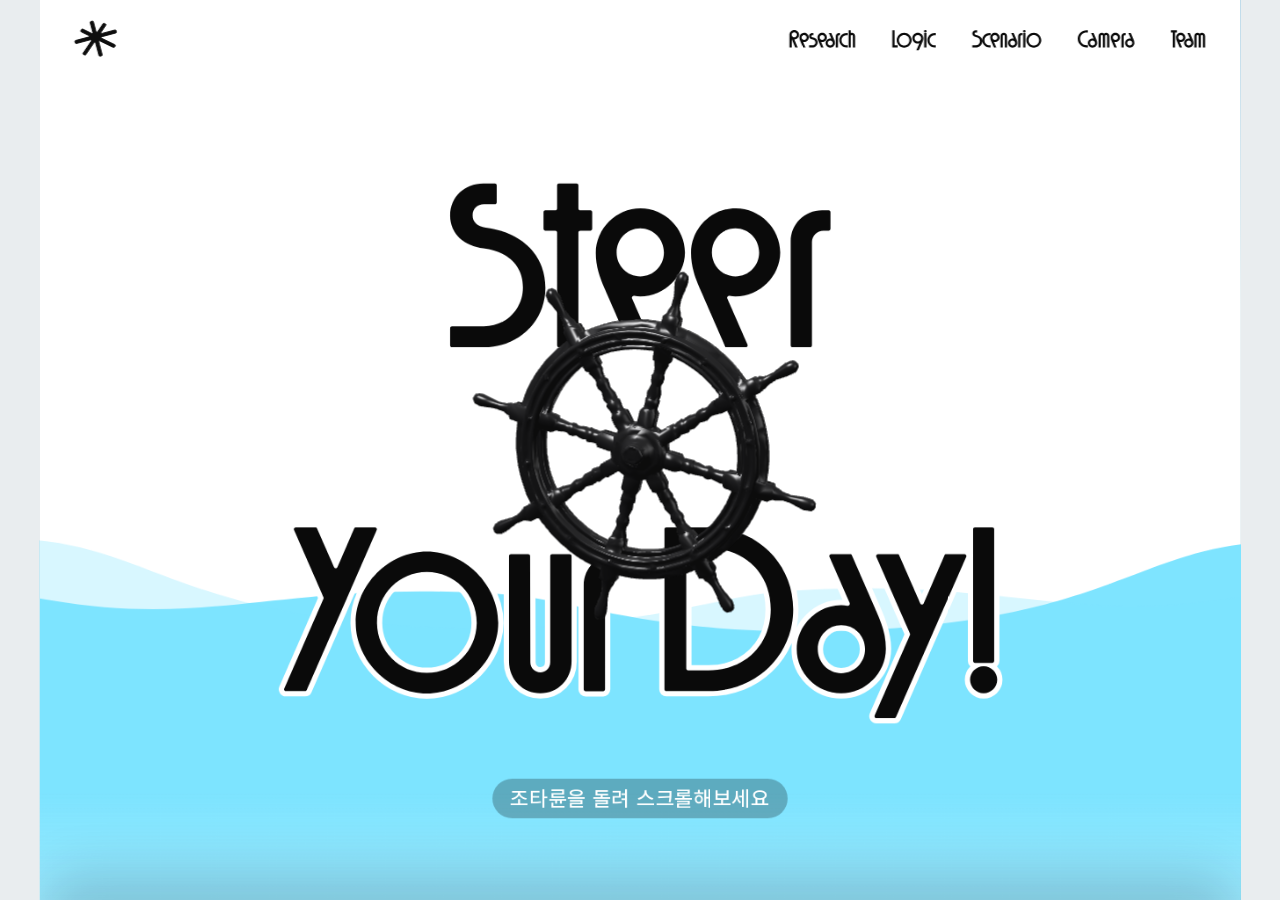
==== index.html @ 03caf61a "Merge feature/touch-helm: iPad 터치 탭 표시(조타키 심볼) Co-Authored-By: Claude Opus 5.5 <noreply@anthropic.co" ====
<!doctype html><html><head><meta charset=utf8><meta name=viewport content="width=device-width,initial-scale=1,viewport-fit=cover"><script>/* 기존 홈 보기(?home=old)일 때만 새 홈을 끈다 — 새로고침 첫 화면에 기존 홈이 비치지 않게 기본값은 새 홈 */if(new URLSearchParams(location.search).get("home")==="old")document.documentElement.classList.add("homeOld");</script><style>html.homeOld #home9{display:none}</style><link rel="manifest" href="manifest.webmanifest"><meta name="apple-mobile-web-app-capable" content="yes"><meta name="mobile-web-app-capable" content="yes"><meta name="apple-mobile-web-app-status-bar-style" content="default"><meta name="apple-mobile-web-app-title" content="Steer"><link rel="apple-touch-icon" href="assets/app/icon-180.png"><style>:root{color-scheme:light;box-sizing:border-box;padding-top:env(safe-area-inset-top,0px);padding-bottom:env(safe-area-inset-bottom,0px)}html{scroll-padding-top:env(safe-area-inset-top,0px)}body{margin:0;padding:0;font:14px -apple-system,BlinkMacSystemFont,sans-serif;background:#fff;color:#000}img{max-width:100%}[hidden]:not([hidden=until-found i]){display:none!important}video::-webkit-media-controls,video::-webkit-media-controls-panel,video::-webkit-media-controls-overlay-play-button,video::-webkit-media-controls-start-playback-button{display:none!important;-webkit-appearance:none!important;opacity:0!important}
</style></head><body class="bare">

<!-- Google Analytics 4: put the measurement ID (G-…) below; until then nothing is sent -->
<script>
window.STEER_GA_ID = 'G-5SBRC69R34';
window.dataLayer = window.dataLayer || [];
function gtag(){ dataLayer.push(arguments); }
if (/^G-[A-Z0-9]+$/.test(window.STEER_GA_ID)) {
  const s = document.createElement('script'); s.async = true; s.src = 'https://www.googletagmanager.com/gtag/js?id=' + window.STEER_GA_ID; document.head.appendChild(s);
  gtag('js', new Date()); gtag('config', window.STEER_GA_ID);
}
// one helper for the page's own events (sections, Research pages, 더보기, Service Logic steps)
window.steerTrack = (name, params) => { try { gtag('event', name, params || {}); } catch (e) {} };

// ===== 상단 내비게이션(Figma 1889:41 · 5개 메뉴 Research · Logic · Scenario · Camera · Team, 오른쪽 끝 x1326) — 모든 화면이 같은 아트를 쓴다 =====
window.steerNav = (() => {
  const LOGO = '<path d="M63.9926 35.9205C64.2136 36.746 65.3486 36.9185 65.7841 36.2575L72.0716 26.9525C72.3676 26.533 72.8756 26.397 73.3416 26.6125L74.7396 27.259C75.2861 27.521 75.4731 28.2195 75.1306 28.7195L69.8706 36.5245C69.3251 37.283 70.0586 38.2435 70.9476 38.0055L85.6161 34.0785C86.1241 33.9425 86.6876 34.268 86.8236 34.776L87.2316 36.3C87.3676 36.808 87.0421 37.3715 86.5341 37.5075L70.6591 41.7575C69.7701 41.9955 69.6781 43.177 70.4661 43.5785L85.4801 50.8555C86.0266 51.1175 86.1966 51.7525 85.8541 52.2525L84.9831 53.5745C84.6871 53.994 84.1791 54.13 83.7131 53.9145L68.5381 46.5445C67.8306 46.1895 66.9336 46.906 67.1546 47.7315L71.0476 62.273C71.2006 62.8445 70.9216 63.3275 70.3501 63.4805L68.6356 63.9395C68.0641 64.0925 67.5811 63.8135 67.4281 63.242L63.5351 48.7005C63.3141 47.875 62.2596 47.749 61.7606 48.427L52.3271 62.249C52.0946 62.6515 51.5231 62.8045 51.1206 62.572L49.7226 61.9255C49.1761 61.6635 48.9891 60.965 49.3316 60.465L58.6551 46.7405C59.1371 45.999 58.4671 45.0215 57.5781 45.2595L41.6396 49.5265C41.1316 49.6625 40.5681 49.337 40.4321 48.829L40.0241 47.305C39.8881 46.797 40.2136 46.2335 40.7216 46.0975L55.4536 42.1535C56.3426 41.9155 56.4981 40.717 55.6466 40.3325L47.1906 36.1995C46.6441 35.9375 46.4571 35.239 46.7996 34.739L47.6071 33.434C47.9201 33.078 48.4281 32.942 48.8771 33.094L58.9726 38.013C59.7436 38.351 60.5771 37.6515 60.3561 36.826L57.3811 25.7135C57.2451 25.2055 57.5071 24.659 58.0786 24.506L59.7931 24.047C60.3646 23.894 60.8646 24.2365 61.0006 24.7445L63.9926 35.9205Z" fill="currentColor" stroke="currentColor"/>';
  const W = [
    ['research',853,34.148,74.697,'M0 19.852V5.292C0 2.464 2.576 0 5.46 0C8.372 0 10.92 2.492 10.92 5.348C10.92 8.148 8.512 10.528 5.74 10.724C5.684 10.724 5.628 10.724 5.572 10.724L9.352 19.852H6.58L2.632 10.388L2.604 10.304V19.852H0ZM5.432 8.372C7.056 8.372 8.372 7.028 8.372 5.404C8.372 3.752 7.056 2.408 5.432 2.408C3.808 2.408 2.492 3.752 2.492 5.404C2.492 7.028 3.808 8.372 5.432 8.372ZM16.677 3.22C19.589 3.22 21.997 5.628 21.997 8.512C21.997 11.312 19.561 13.776 16.649 13.776C16.257 13.776 15.865 13.692 15.473 13.58L18.217 19.852H15.445L12.393 12.852C11.777 11.424 11.329 10.164 11.329 8.568C11.329 5.656 13.765 3.22 16.677 3.22ZM16.649 5.628C15.081 5.628 13.821 6.916 13.821 8.512C13.821 10.108 15.081 11.368 16.649 11.368C18.217 11.368 19.477 10.108 19.477 8.512C19.477 6.916 18.217 5.628 16.649 5.628ZM22.364 19.852V17.416H25.976C27.992 17.416 29.559 15.932 29.559 14.084C29.559 12.152 27.907 10.976 25.695 10.584C23.707 10.248 22.335 8.792 22.335 6.972C22.335 4.984 23.904 3.472 25.976 3.472H27.096V5.908H25.948C25.303 5.908 24.828 6.384 24.828 6.972C24.828 7.616 25.276 8.008 26.088 8.176C29.224 8.624 32.051 10.64 32.051 14.084C32.051 17.36 29.392 19.852 25.976 19.852H22.364ZM37.211 3.22C40.123 3.22 42.531 5.628 42.531 8.512C42.531 11.312 40.095 13.776 37.183 13.776C36.791 13.776 36.399 13.692 36.007 13.58L38.751 19.852H35.979L32.927 12.852C32.311 11.424 31.863 10.164 31.863 8.568C31.863 5.656 34.299 3.22 37.211 3.22ZM37.183 5.628C35.615 5.628 34.355 6.916 34.355 8.512C34.355 10.108 35.615 11.368 37.183 11.368C38.751 11.368 40.011 10.108 40.011 8.512C40.011 6.916 38.751 5.628 37.183 5.628ZM46.356 20.104C43.444 20.104 41.036 17.696 41.036 14.812C41.036 12.012 43.472 9.548 46.356 9.548C46.776 9.548 47.168 9.632 47.56 9.744L44.816 3.472H47.588L50.64 10.472C51.256 11.9 51.704 13.16 51.704 14.756C51.704 17.668 49.268 20.104 46.356 20.104ZM46.356 17.696C47.952 17.696 49.212 16.408 49.212 14.812C49.212 13.216 47.952 11.956 46.356 11.956C44.816 11.956 43.556 13.216 43.556 14.812C43.556 16.408 44.816 17.696 46.356 17.696ZM52.675 19.852V7.196C52.675 5.124 54.355 3.472 56.427 3.472H57.435V5.908H56.595C55.839 5.908 55.223 6.524 55.223 7.28V19.852H52.675ZM65.02 19.852C60.372 19.852 56.676 16.212 56.676 11.648C56.676 7.112 60.372 3.472 65.02 3.472H66.168V5.908H65.02C61.716 5.908 59.196 8.372 59.196 11.648C59.196 14.952 61.716 17.416 65.02 17.416H66.168V19.852H65.02ZM67.221 19.852V0.252H69.769V3.416C70.133 3.304 70.553 3.22 70.973 3.22C73.073 3.22 74.697 4.872 74.697 7V19.852H72.205L72.149 6.916C72.149 6.244 71.645 5.712 70.973 5.712C70.301 5.712 69.769 6.244 69.769 6.916V19.852H67.221Z'],
    ['logic',970,34.26,49.38,'M0 19.74V0.14H2.604V17.248H6.076V19.74H0ZM13.525 20.02C8.98899 20.02 5.013 16.072 5.013 11.536C5.013 7 8.98899 3.024 13.525 3.024C18.061 3.024 22.065 7 22.065 11.536C22.065 16.072 18.061 20.02 13.525 20.02ZM13.525 17.556C16.829 17.556 19.489 14.868 19.489 11.536C19.489 8.176 16.829 5.488 13.525 5.488C10.221 5.488 7.561 8.176 7.561 11.536C7.561 14.868 10.221 17.556 13.525 17.556ZM27.392 22.96L30.864 14.98C30.332 15.232 29.744 15.372 29.044 15.372C25.544 15.372 22.772 12.712 22.772 9.324C22.772 5.852 25.544 3.108 29.044 3.108C32.544 3.108 35.316 5.908 35.316 9.408C35.316 10.388 35.008 11.76 34.392 13.16L30.136 22.96H27.392ZM29.044 12.964C31.116 12.964 32.796 11.34 32.796 9.324C32.796 7.224 31.116 5.516 29.044 5.516C26.972 5.516 25.292 7.224 25.292 9.324C25.292 11.34 26.972 12.964 29.044 12.964ZM37.585 2.856C36.801 2.856 36.157 2.212 36.157 1.428C36.157 0.644 36.801 0 37.585 0C38.369 0 39.013 0.644 39.013 1.428C39.013 2.212 38.369 2.856 37.585 2.856ZM36.297 19.74V3.36H38.845V19.74H36.297ZM48.232 19.74C43.584 19.74 39.888 16.1 39.888 11.536C39.888 7 43.584 3.36 48.232 3.36H49.38V5.796H48.232C44.928 5.796 42.408 8.26 42.408 11.536C42.408 14.84 44.928 17.304 48.232 17.304H49.38V19.74H48.232Z'],
    ['scenario',1061,34.26,78.557,'M0 19.74V17.248H4.03198C6.66398 17.248 8.70798 15.176 8.70798 12.572C8.70798 9.856 6.776 8.26 4.004 7.896C1.736 7.616 0 6.216 0 3.976C0 1.736 1.73598 0.14 3.97598 0.14H5.57199V2.632H4.06C3.276 2.632 2.68799 3.164 2.68799 3.948C2.68799 4.732 3.24798 5.264 4.25598 5.432C8.28798 5.936 11.396 8.456 11.396 12.628C11.396 16.66 8.17598 19.74 4.03198 19.74H0ZM19.676 19.74C15.028 19.74 11.332 16.1 11.332 11.536C11.332 7 15.028 3.36 19.676 3.36H20.824V5.796H19.676C16.372 5.796 13.852 8.26 13.852 11.536C13.852 14.84 16.372 17.304 19.676 17.304H20.824V19.74H19.676ZM25.798 3.108C28.71 3.108 31.118 5.516 31.118 8.4C31.118 11.2 28.682 13.664 25.77 13.664C25.378 13.664 24.986 13.58 24.594 13.468L27.338 19.74H24.566L21.514 12.74C20.898 11.312 20.45 10.052 20.45 8.456C20.45 5.544 22.886 3.108 25.798 3.108ZM25.77 5.516C24.202 5.516 22.942 6.804 22.942 8.4C22.942 9.996 24.202 11.256 25.77 11.256C27.338 11.256 28.598 9.996 28.598 8.4C28.598 6.804 27.338 5.516 25.77 5.516ZM35.841 3.108C37.941 3.108 39.565 4.76 39.565 6.888V19.74H37.073L37.017 6.804C37.017 6.132 36.513 5.6 35.841 5.6C35.169 5.6 34.637 6.132 34.637 6.804V19.74H32.089V6.888C32.089 4.76 33.713 3.108 35.841 3.108ZM45.867 19.992C42.955 19.992 40.547 17.584 40.547 14.7C40.547 11.9 42.983 9.436 45.867 9.436C46.287 9.436 46.679 9.52 47.071 9.632L44.327 3.36H47.099L50.151 10.36C50.767 11.788 51.215 13.048 51.215 14.644C51.215 17.556 48.779 19.992 45.867 19.992ZM45.867 17.584C47.463 17.584 48.723 16.296 48.723 14.7C48.723 13.104 47.463 11.844 45.867 11.844C44.327 11.844 43.067 13.104 43.067 14.7C43.067 16.296 44.327 17.584 45.867 17.584ZM52.185 19.74V7.084C52.185 5.012 53.865 3.36 55.937 3.36H56.945V5.796H56.105C55.349 5.796 54.733 6.412 54.733 7.168V19.74H52.185ZM59.201 2.856C58.417 2.856 57.773 2.212 57.773 1.428C57.773 0.644 58.417 0 59.201 0C59.985 0 60.629 0.644 60.629 1.428C60.629 2.212 59.985 2.856 59.201 2.856ZM57.913 19.74V3.36H60.461V19.74H57.913ZM70.017 20.02C65.481 20.02 61.505 16.072 61.505 11.536C61.505 7 65.481 3.024 70.017 3.024C74.553 3.024 78.557 7 78.557 11.536C78.557 16.072 74.553 20.02 70.017 20.02ZM70.017 17.556C73.321 17.556 75.981 14.868 75.981 11.536C75.981 8.176 73.321 5.488 70.017 5.488C66.713 5.488 64.053 8.176 64.053 11.536C64.053 14.868 66.713 17.556 70.017 17.556Z'],
    ['camera',1181,34.4,64.474,'M10.136 19.6C4.424 19.6 0 15.316 0 9.8C0 4.284 4.424 0 10.136 0H11.48V2.492H10.136C5.796 2.492 2.688 5.544 2.688 9.8C2.688 14.056 5.796 17.108 10.136 17.108H11.48V19.6H10.136Z M16.7753 19.852C13.8633 19.852 11.4553 17.444 11.4553 14.56C11.4553 11.76 13.8913 9.296 16.7753 9.296C17.1953 9.296 17.5873 9.38 17.9793 9.492L15.2353 3.22H18.0073L21.0593 10.22C21.6753 11.648 22.1233 12.908 22.1233 14.504C22.1233 17.416 19.6873 19.852 16.7753 19.852ZM16.7753 17.444C18.3713 17.444 19.6313 16.156 19.6313 14.56C19.6313 12.964 18.3713 11.704 16.7753 11.704C15.2353 11.704 13.9753 12.964 13.9753 14.56C13.9753 16.156 15.2353 17.444 16.7753 17.444Z M27.3781 2.968C28.3021 2.968 29.1701 3.304 29.8141 3.892C30.4581 3.304 31.2981 2.968 32.2501 2.968C34.3501 2.968 35.9741 4.62 35.9741 6.748V19.6H33.4541L33.4261 6.664C33.4261 5.992 32.9221 5.46 32.2501 5.46C31.6061 5.46 31.1021 5.992 31.1021 6.664V19.6H28.5541V13.132L28.5261 6.664C28.5261 5.992 28.0221 5.46 27.3781 5.46C26.7061 5.46 26.2021 5.992 26.2021 6.664V19.6H23.6541V6.748C23.6541 4.62 25.2781 2.968 27.3781 2.968Z M42.8597 2.968C45.7717 2.968 48.1797 5.376 48.1797 8.26C48.1797 11.06 45.7437 13.524 42.8317 13.524C42.4397 13.524 42.0477 13.44 41.6557 13.328L44.3997 19.6H41.6277L38.5757 12.6C37.9597 11.172 37.5117 9.912 37.5117 8.316C37.5117 5.404 39.9477 2.968 42.8597 2.968ZM42.8317 5.376C41.2637 5.376 40.0037 6.664 40.0037 8.26C40.0037 9.856 41.2637 11.116 42.8317 11.116C44.3997 11.116 45.6597 9.856 45.6597 8.26C45.6597 6.664 44.3997 5.376 42.8317 5.376Z M49.7105 19.6V6.944C49.7105 4.872 51.3905 3.22 53.4625 3.22H54.4705V5.656H53.6305C52.8745 5.656 52.2585 6.272 52.2585 7.028V19.6H49.7105Z M59.1264 19.852C56.2144 19.852 53.8064 17.444 53.8064 14.56C53.8064 11.76 56.2424 9.296 59.1264 9.296C59.5464 9.296 59.9384 9.38 60.3304 9.492L57.5864 3.22H60.3584L63.4104 10.22C64.0264 11.648 64.4744 12.908 64.4744 14.504C64.4744 17.416 62.0384 19.852 59.1264 19.852ZM59.1264 17.444C60.7224 17.444 61.9824 16.156 61.9824 14.56C61.9824 12.964 60.7224 11.704 59.1264 11.704C57.5864 11.704 56.3264 12.964 56.3264 14.56C56.3264 16.156 57.5864 17.444 59.1264 17.444Z'],
    ['team',1287,34.4,38.942,'M2.12799 19.6V2.492H0V0H6.85999V2.492H4.73199V19.6H2.12799ZM11.158 2.968C14.07 2.968 16.478 5.376 16.478 8.26C16.478 11.06 14.042 13.524 11.13 13.524C10.738 13.524 10.346 13.44 9.95401 13.328L12.698 19.6H9.92599L6.87399 12.6C6.25799 11.172 5.81 9.912 5.81 8.316C5.81 5.404 8.24599 2.968 11.158 2.968ZM11.13 5.376C9.56201 5.376 8.302 6.664 8.302 8.26C8.302 9.856 9.56201 11.116 11.13 11.116C12.698 11.116 13.958 9.856 13.958 8.26C13.958 6.664 12.698 5.376 11.13 5.376ZM20.303 19.852C17.391 19.852 14.983 17.444 14.983 14.56C14.983 11.76 17.419 9.296 20.303 9.296C20.723 9.296 21.115 9.38 21.507 9.492L18.763 3.22H21.535L24.587 10.22C25.203 11.648 25.651 12.908 25.651 14.504C25.651 17.416 23.215 19.852 20.303 19.852ZM20.303 17.444C21.899 17.444 23.159 16.156 23.159 14.56C23.159 12.964 21.899 11.704 20.303 11.704C18.763 11.704 17.503 12.964 17.503 14.56C17.503 16.156 18.763 17.444 20.303 17.444ZM30.346 2.968C31.27 2.968 32.138 3.304 32.782 3.892C33.426 3.304 34.266 2.968 35.218 2.968C37.318 2.968 38.942 4.62 38.942 6.748V19.6H36.422L36.394 6.664C36.394 5.992 35.89 5.46 35.218 5.46C34.574 5.46 34.07 5.992 34.07 6.664V19.6H31.522V13.132L31.494 6.664C31.494 5.992 30.99 5.46 30.346 5.46C29.674 5.46 29.17 5.992 29.17 6.664V19.6H26.622V6.748C26.622 4.62 28.246 2.968 30.346 2.968Z']
  ];
  const HITS = {"research": [843, 95], "logic": [956, 78], "scenario": [1053, 95], "camera": [1170, 86], "team": [1280, 54]};
  // active: 밑줄(검정/흰색 = currentColor, 두께 3px, y64)이 붙는 메뉴
  const art = active => '<svg aria-hidden="true" focusable="false" class="figma-nav-art" width="1366" height="88" viewBox="0 0 1366 88" fill="none" xmlns="http://www.w3.org/2000/svg">' + LOGO
    + W.map(([k, x, y, , d]) => '<g data-nwg="' + k + '"><path transform="translate(' + x + ' ' + y + ')" d="' + d + '" fill="currentColor"/></g>').join('')
    + W.filter(w => w[0] === active).map(([, x, , w]) => '<rect x="' + x + '" y="64" width="' + w + '" height="3" fill="currentColor"/>').join('') + '</svg>';
  const under = k => { const w = W.find(v => v[0] === k); return w ? [w[1], w[3]] : null; };
  return {art, W, HITS, under};
})();
// 터치 피드백: 메뉴를 누르는 동안 해당 글자만 0.96배, 떼면 복귀(0.15s). 호버 효과는 쓰지 않는다
(() => {
  let on = [];
  const up = () => { on.forEach(e => e.classList.remove('nvp')); on = []; };
  window.addEventListener('pointerdown', e => { const h = e.target && e.target.closest && e.target.closest('[data-nw]'); up(); if (!h) return;
    on = [...document.querySelectorAll('[data-nwg="' + h.dataset.nw + '"]')]; on.forEach(g => g.classList.add('nvp')); }, {capture:true, passive:true});
  ['pointerup', 'pointercancel', 'blur'].forEach(t => window.addEventListener(t, up, {capture:true, passive:true}));
})();
</script>
<title>Steer iPad Web</title>
<meta name="claude:viewport-fit-sides" content="cover">
<link rel="preconnect" href="https://fonts.googleapis.com">
<link rel="stylesheet" href="https://fonts.googleapis.com/css2?family=Noto+Sans+KR:wght@400;500;700&family=Barlow+Condensed:wght@600&display=swap">
<link rel="stylesheet" href="assets/fonts/pretendard/pretendard.css">
<link rel="icon" type="image/svg+xml" href="assets/favicon.svg">
<style>
/* Layout: simulator chrome (version switch + frame toggle) above an iPad bezel; the 1366×1024 stage
   inside is scaled to fit. The stage is a fixed visual world (white → sky water); only the chrome follows the theme. */
:root{
  --page:#E9EDEF; --page-ink:#14181A; --page-muted:#5C676C; --chip:#FFFFFF; --chip-on:#0A0A0A; --chip-on-ink:#C2FF0A;
  --bezel:#121416; --bezel-edge:#2A2E31;
  --sky-top:#FFFFFF; --sky-bottom:#C9F3FF;
  --sea:#7EE4FF; --ink:#0A0A0A; --rim:#D0D0D0; --outline:#FFFFFF;
  --water:#5ED3F5; --foam:#FFFFFF; --glow:rgba(94,211,245,.35); --hint:#4A5A60;
  --font-ui:"Noto Sans KR","Apple SD Gothic Neo","Malgun Gothic",system-ui,sans-serif;
}
@media (prefers-color-scheme:dark){:root:not([data-theme="light"]){--page:#111416;--page-ink:#EEF2F3;--page-muted:#9AA6AB;--chip:#1E2326;--chip-on:#C2FF0A;--chip-on-ink:#0A0A0A;--bezel:#050607;--bezel-edge:#2A2E31;color-scheme:dark}}
:root[data-theme="dark"]{--page:#111416;--page-ink:#EEF2F3;--page-muted:#9AA6AB;--chip:#1E2326;--chip-on:#C2FF0A;--chip-on-ink:#0A0A0A;--bezel:#050607;--bezel-edge:#2A2E31;color-scheme:dark}
html,body{height:100%}
body{margin:0;overflow:hidden;background:var(--page);color:var(--page-ink);font-family:var(--font-ui);
  display:flex;flex-direction:column;box-sizing:border-box;
  padding-left:max(16px,env(safe-area-inset-left,0px));padding-right:max(16px,env(safe-area-inset-right,0px));padding-block:12px}
body.bare{padding:0}
.bar{display:flex;align-items:center;justify-content:center;gap:12px;flex-wrap:wrap;min-height:44px}
body.bare .bar{position:absolute;top:max(10px,env(safe-area-inset-top,0px));left:0;right:0;z-index:5;opacity:.0;transition:opacity .3s}
body.bare .bar:hover,body.bare .bar:focus-within{opacity:1}
.seg{display:inline-flex;gap:4px;padding:4px;border-radius:999px;background:var(--chip);box-shadow:0 1px 2px rgba(0,0,0,.08)}
.seg button,.tog{appearance:none;border:0;background:transparent;color:var(--page-ink);font:700 14px/1 var(--font-ui);letter-spacing:.01em;padding:10px 16px;border-radius:999px;cursor:pointer}
.seg button[aria-pressed="true"]{background:var(--chip-on);color:var(--chip-on-ink)}
.seg button small{font-weight:500;opacity:.7;margin-left:6px}
.tog{background:var(--chip);color:var(--page-muted);box-shadow:0 1px 2px rgba(0,0,0,.08)}
.seg button:focus-visible,.tog:focus-visible{outline:2px solid var(--water);outline-offset:2px}
#room{position:relative;flex:1;min-height:0}
#device{position:absolute;left:0;top:0;transform-origin:0 0;border-radius:64px;background:var(--bezel);box-shadow:0 0 0 2px var(--bezel-edge),0 30px 60px rgba(0,0,0,.18)}
body.bare #device{border-radius:0;background:transparent;box-shadow:none}
#screen{position:absolute;overflow:hidden;width:1366px;height:1024px;border-radius:22px;touch-action:none;user-select:none;-webkit-user-select:none;
  background:linear-gradient(180deg,var(--sky-top) 0%,var(--sky-top) 37%,var(--sky-bottom) 100%)}
body.bare #screen{border-radius:0}
#screen .layer{position:absolute;left:0;top:0;width:1366px;height:1024px;overflow:visible}
.logo{position:absolute;left:64px;top:60px;width:129px;height:95px}
.nav{position:absolute;left:0;top:0;width:1366px;height:1024px;overflow:visible;pointer-events:none}
/* custom cursor · Figma 1920:10976 — 기본: 채운 심볼 / 누를 수 있는 곳·조타륜을 잡고 있을 때: 외곽선 심볼 */
html,body,#screen{cursor:url("data:image/svg+xml,%3Csvg xmlns=%22http://www.w3.org/2000/svg%22 width=%2234%22 height=%2232%22 viewBox=%22-2 -2 74 70%22%3E%3Cpath d=%22M45.3775 22.6803C44.6165 23.7149 45.4231 25.1652 46.7036 25.0644L63.7162 23.7256C64.4583 23.6672 65.1311 24.162 65.2964 24.8879L65.8218 27.1945C66.025 28.0866 65.389 28.9512 64.4769 29.023L50.2381 30.1438C48.8528 30.2528 48.3476 32.0241 49.467 32.8475L68.1135 46.5626C68.7809 47.0535 68.9239 47.9924 68.4331 48.6597L67.0195 50.5816C66.5286 51.2489 65.5897 51.392 64.9224 50.9011L44.7795 36.0854C43.6601 35.262 42.1197 36.2718 42.4282 37.6267L48.0504 62.3198C48.2535 63.2118 47.6177 64.0763 46.7056 64.1481L44.348 64.3338C43.6057 64.3923 42.9329 63.8975 42.7676 63.1715L37.0727 38.1582C36.7876 36.9058 35.1629 36.5677 34.4018 37.6024L20.7837 56.117C20.2929 56.7843 19.354 56.9274 18.6866 56.4365L16.4517 54.7927C15.7843 54.3018 15.6412 53.3629 16.1321 52.6955L29.6999 34.2493C30.4609 33.2146 29.6543 31.7644 28.3738 31.8652L3.01478 33.8617C2.27252 33.9201 1.59974 33.4252 1.43447 32.6993L0.909521 30.3933C0.706453 29.5012 1.34233 28.6367 2.25437 28.5649L27.415 26.584C28.8002 26.475 29.3054 24.7036 28.186 23.8803L7.96368 9.00612C7.29633 8.51527 7.15326 7.57636 7.64411 6.90901L9.0577 4.98716C9.54856 4.31981 10.4875 4.17673 11.1548 4.66759L29.8801 18.4407C30.9995 19.264 32.54 18.2542 32.2315 16.8993L29.0419 2.8901C28.8388 1.99808 29.4746 1.13358 30.3867 1.06174L32.7444 0.876017C33.4866 0.817549 34.1594 1.31238 34.3248 2.03835L38.1042 18.6362C38.3894 19.8885 40.0141 20.2266 40.7751 19.1919L51.1698 5.05978C51.6606 4.39243 52.5995 4.24935 53.2669 4.74021L55.5018 6.38409C56.1692 6.87495 56.3123 7.81386 55.8214 8.4812L45.3775 22.6803Z%22 fill=%22%230A0A0A%22 stroke=%22%230A0A0A%22 stroke-width=%222.4%22 stroke-linejoin=%22round%22/%3E%3C/svg%3E") 17 16,auto}
a,button,[role=button],label,select,.pill,#screen:active,body.grabbing,body.grabbing *{cursor:url("data:image/svg+xml,%3Csvg xmlns=%22http://www.w3.org/2000/svg%22 width=%2234%22 height=%2232%22 viewBox=%22-2 -2 74 70%22%3E%3Cpath d=%22M45.3775 22.6803C44.6165 23.7149 45.4231 25.1652 46.7036 25.0644L63.7162 23.7256C64.4583 23.6672 65.1311 24.162 65.2964 24.8879L65.8218 27.1945C66.025 28.0866 65.389 28.9512 64.4769 29.023L50.2381 30.1438C48.8528 30.2528 48.3476 32.0241 49.467 32.8475L68.1135 46.5626C68.7809 47.0535 68.9239 47.9924 68.4331 48.6597L67.0195 50.5816C66.5286 51.2489 65.5897 51.392 64.9224 50.9011L44.7795 36.0854C43.6601 35.262 42.1197 36.2718 42.4282 37.6267L48.0504 62.3198C48.2535 63.2118 47.6177 64.0763 46.7056 64.1481L44.348 64.3338C43.6057 64.3923 42.9329 63.8975 42.7676 63.1715L37.0727 38.1582C36.7876 36.9058 35.1629 36.5677 34.4018 37.6024L20.7837 56.117C20.2929 56.7843 19.354 56.9274 18.6866 56.4365L16.4517 54.7927C15.7843 54.3018 15.6412 53.3629 16.1321 52.6955L29.6999 34.2493C30.4609 33.2146 29.6543 31.7644 28.3738 31.8652L3.01478 33.8617C2.27252 33.9201 1.59974 33.4252 1.43447 32.6993L0.909521 30.3933C0.706453 29.5012 1.34233 28.6367 2.25437 28.5649L27.415 26.584C28.8002 26.475 29.3054 24.7036 28.186 23.8803L7.96368 9.00612C7.29633 8.51527 7.15326 7.57636 7.64411 6.90901L9.0577 4.98716C9.54856 4.31981 10.4875 4.17673 11.1548 4.66759L29.8801 18.4407C30.9995 19.264 32.54 18.2542 32.2315 16.8993L29.0419 2.8901C28.8388 1.99808 29.4746 1.13358 30.3867 1.06174L32.7444 0.876017C33.4866 0.817549 34.1594 1.31238 34.3248 2.03835L38.1042 18.6362C38.3894 19.8885 40.0141 20.2266 40.7751 19.1919L51.1698 5.05978C51.6606 4.39243 52.5995 4.24935 53.2669 4.74021L55.5018 6.38409C56.1692 6.87495 56.3123 7.81386 55.8214 8.4812L45.3775 22.6803Z%22 fill=%22%23FFFFFF%22 stroke=%22%230A0A0A%22 stroke-width=%222.6%22 stroke-linejoin=%22round%22/%3E%3C/svg%3E") 17 16,pointer!important}
#scene{position:absolute;inset:0;perspective:1500px;perspective-origin:683px 568px;will-change:transform}
#plane{position:absolute;inset:0;transform-origin:683px 568px;will-change:transform}
.mbox{position:absolute;inset:0}
.rot{position:absolute;inset:0;transform-origin:683px 568px;will-change:transform}
.box{position:absolute;left:233px;top:118px;width:900px;height:900px;overflow:visible}
#helmSharp,#helmSoft{-webkit-mask-repeat:no-repeat;mask-repeat:no-repeat}
#helmSoft .box{filter:blur(5px)}
.q0 #helmSoft{display:none}
.v4 #scene{display:none}
#seaVid{position:absolute;left:-1109px;top:-32px;width:3584px;height:1088px;display:none;pointer-events:none;will-change:transform;transform-origin:50% 50%}
.v6 #seaVid{display:block}
/* ver 6 · Figma 1859:17725: soft-light "Steer Your Day!" type, symbol logo, hint pill */
.steer-type,.logo6,.pill{display:none;pointer-events:none}
.steer-type{position:absolute;left:0;top:0;width:1366px;height:1024px;mix-blend-mode:soft-light;opacity:.4;will-change:transform}
.logo6{position:absolute;left:0;top:0;width:1366px;height:1024px;overflow:visible}
#screen.v6 .steer-type,#screen.v6 .logo6{display:block}
#screen.v6 .logo,#screen.v6 #v5ui{display:none}
.pill{position:absolute;left:50%;top:948px;height:45px;padding:0 18px;transform:translateX(-50%);border-radius:300px;background:rgba(0,0,0,.25);color:#fff;font:500 24px/45px var(--font-ui);letter-spacing:.03em;white-space:nowrap;overflow:hidden}
.pill i{position:absolute;left:0;top:0;bottom:0;width:0;background:rgba(255,255,255,.22)}
.pill span{position:relative}
#screen.v6 .pill{display:block}
#screen .logo6{display:block}                                   /* Figma 1859:17782: one symbol logo for every version */
#screen .logo,#screen .logo-sym{display:none !important}

.v7 #sea{transform-origin:50% 100%;will-change:transform}
#screen.v7 #scene{display:block}
.v7 #helmSoft{display:none}
.v7 #helmSharp .box{filter:drop-shadow(0 0 33px rgba(0,0,0,.12))}
.logo-sym{position:absolute;left:56px;top:56px;width:82px;height:82px;display:none}
.v7 .logo{display:none}
.v7 .logo-sym{display:block}
#screen.v5.v7{background:#FFFFFF}   /* B / E: plain white page like the Figma directions */
.v7 #v5ui{color:#0A0A0A;text-shadow:none}
.v7 #v5ui .track{background:rgba(10,10,10,.15)}
.v7 #v5ui .track i{background:#0A0A0A}
/* ver 5 · studio: captain's-eye hero, weighted wheel, sail-out scroll into Brand Story */
#screen.v5{background:linear-gradient(180deg,#A3CFE8 0%,#D3E9F3 24%,#EDF5F8 34.2%,#EDF5F8 100%)}
.v5 #ocean,.v5 #drops{transform-origin:50% 100%;will-change:transform}
#v5ui,#pages{display:none}
.v5 #v5ui,.v5 #pages{display:block}
.v5 #hint{display:none}
#v5ui{position:absolute;left:64px;bottom:56px;color:#fff;pointer-events:none;text-shadow:0 1px 14px rgba(0,30,50,.35)}
#v5ui .n{display:block;font:600 76px/1 "Barlow Condensed",var(--font-ui);letter-spacing:.01em}
#v5ui .l{display:block;margin-top:6px;font:700 16px/1.4 var(--font-ui);letter-spacing:.04em}
#v5ui .track{display:block;width:220px;height:2px;margin-top:14px;background:rgba(255,255,255,.35);overflow:hidden}
#v5ui .track i{display:block;height:100%;width:0;background:#fff}
#pages{position:absolute;left:0;top:0;width:1366px;height:1024px;transform:translateY(1024px);will-change:transform}
.pg{position:absolute;inset:0;background:#F3F2EE;border-radius:44px 44px 0 0;overflow:hidden;box-shadow:0 -30px 60px rgba(0,20,40,.18)}
.pg .lab{position:absolute;left:64px;top:214px;margin:0;font:600 20px/1 "Barlow Condensed",var(--font-ui);letter-spacing:.18em;color:#7A7A75}
.pg h2{position:absolute;left:64px;top:262px;margin:0;font:700 80px/1.2 var(--font-ui);letter-spacing:-.02em;color:#0A0A0A}
.pg h2 .ln{display:block;overflow:hidden;padding-bottom:.04em}
.pg h2 .w{display:inline-block;transform:translateY(110%);transition:transform .9s cubic-bezier(.2,.7,0,1)}
.pg.in h2 .w{transform:none}
.pg .en{position:absolute;left:64px;top:700px;margin:0;font:600 40px/1.2 "Barlow Condensed",var(--font-ui);color:#0A0A0A;opacity:0;transform:translateY(20px);transition:opacity .8s ease,transform .8s ease}
.pg .body{position:absolute;left:820px;top:720px;width:480px;margin:0;font:500 18px/1.75 var(--font-ui);color:#55554F;opacity:0;transition:opacity .8s ease}
.pg.in .en{opacity:1;transform:none;transition-delay:.7s}
.pg.in .body{opacity:1;transition-delay:.95s}
.pg .again{position:absolute;right:64px;top:200px;appearance:none;background:transparent;border:1.5px solid #0A0A0A;border-radius:999px;padding:12px 22px;font:700 16px/1 var(--font-ui);color:#0A0A0A;cursor:pointer}
.pg .again:focus-visible{outline:2px solid var(--water);outline-offset:3px}
.pg .marq{position:absolute;left:0;right:0;bottom:0;height:120px;background:#0A0A0A;color:#fff;overflow:hidden}
.pg .marq span{position:absolute;top:50%;left:0;white-space:nowrap;font:600 72px/1 "Barlow Condensed",var(--font-ui);transform:translate(0,-50%);animation:marq 26s linear infinite}
@keyframes marq{to{transform:translate(-50%,-50%)}}
@media (prefers-reduced-motion:reduce){.pg h2 .w,.pg .en,.pg .body{transition:none}.pg .marq span{animation:none}}

#glow{filter:blur(20px)}
.v2 #glow{display:none}
#sea,#drops,#ocean,#duo{pointer-events:none}
.v8 #duo{transform-origin:50% 100%;will-change:transform}
#screen.v8 #v5ui{color:#fff;text-shadow:0 1px 14px rgba(0,30,50,.35)}
#screen.v8 #v5ui .track{background:rgba(255,255,255,.35)}
#screen.v8 #v5ui .track i{background:#fff}
.hint{position:absolute;left:0;right:0;top:940px;margin:0;text-align:center;font-size:20px;font-weight:700;letter-spacing:.02em;color:var(--hint);transition:opacity .6s ease}
.hint.off{opacity:0}
.hint span{display:inline-block;margin-right:8px}
@media (prefers-reduced-motion:reduce){.hint,body.bare .bar{transition:none}}

/* ===== ver 6 · pages after the hero (Figma 1920:10980 → 1893:10178 → 1910:10254) ===== */
@font-face{font-family:Pret6;src:url([data-uri]) format('woff2');font-weight:400}
@font-face{font-family:Pret6;src:url([data-uri]) format('woff2');font-weight:500}
#pages6{display:none;position:absolute;left:0;top:0;width:1366px;height:1024px;transform:translateY(1024px);will-change:transform;font-family:Pret6,var(--font-ui)}
#screen.v6 #pages{display:none!important}
#screen.v6 #pages6{display:block}
#p6bg{position:absolute;inset:0;background:#fff;border-radius:44px 44px 0 0;box-shadow:0 -30px 60px rgba(0,20,40,.18);overflow:hidden}
.p6h{position:absolute;left:40px;top:133px;overflow:hidden;padding-bottom:12px}
.p6h svg{display:block}
#p6ha .in{transform:translateY(115%);transition:transform 1s cubic-bezier(.2,.7,0,1)}
#pages6.in #p6ha .in{transform:none}
#p6hb .in{transform:translateY(115%)}
.p6d{position:absolute;left:802px;width:524px;margin:0;font:400 18px/1.65 Pret6,var(--font-ui);letter-spacing:-.01em;color:#0A0A0A;word-break:normal}
#p6da{top:122px;opacity:0;transition:opacity .9s ease .35s}
#pages6.in #p6da{opacity:1}
#p6db{top:122px;opacity:0}
#p6dc{top:912px;width:531px;opacity:0}
#p6main{position:absolute;overflow:hidden;background:#87E6FF;will-change:left,top,width,height}
#p6main>*{position:absolute;inset:0;width:100%;height:100%;object-fit:cover;display:block}
#p6p1{filter:blur(3px);transform:scale(1.02)}
#p6side{position:absolute;overflow:hidden;opacity:0}
#p6side video{position:absolute;inset:0;width:100%;height:100%;object-fit:cover}
#p6sideBg{position:absolute;inset:0;background:rgba(135,230,255,.2);opacity:0}
.p6hj{position:absolute;opacity:0}
/* 홈 2페이지 運(움직일 운): 숨 쉬듯 커졌다 작아지며 브랜드 하늘색(#87E6FF)으로 물들었다 돌아온다.
   스크롤 연출이 쓰는 transform은 건드리지 않도록 별도 scale 속성으로 키운다 */
#p6un{overflow:visible;transform-origin:50% 50%;animation:unPulse 2.8s cubic-bezier(.45,0,.25,1) infinite}
#p6un path{animation:unTint 2.8s cubic-bezier(.45,0,.25,1) infinite}
@keyframes unPulse{0%,100%{scale:1}42%,58%{scale:1.24}}
@keyframes unTint{0%,100%{fill:#0A0A0A}42%,58%{fill:#87E6FF}}
@media (prefers-reduced-motion:reduce){#p6un,#p6un path{animation:none}}
.p6cap{position:absolute;top:262px;margin:0;font:400 18px/1.65 Pret6,var(--font-ui);color:#383838;opacity:0;white-space:nowrap}
#p6spl{position:absolute;left:435px;top:405px;width:520px;height:520px;overflow:visible;pointer-events:none;opacity:0}
.p6f{position:absolute;left:40px;top:972px;margin:0;font:500 14px/1.2 Pret6,var(--font-ui);letter-spacing:.02em;color:#0A0A0A;white-space:nowrap;opacity:0;transition:opacity .8s ease .5s}
#pages6.in .p6f{opacity:1}
.p6f span{position:absolute;left:0;top:0}
#p6fb{left:24px;color:#fff;text-shadow:0 1px 8px rgba(0,0,0,.25)}#p6fb b{opacity:.8}
.p6f b{font-weight:500;opacity:.55;margin-left:33px}

/* ===== ver 6 · Core Value ×3 (Figma 1920:10619 / 10680 / 10699) ===== */
#p6main>img.cv,#p6side>img.cv{opacity:0}
#p7c{position:absolute;overflow:hidden;opacity:0;will-change:left,top,width,height}
#p7c img{position:absolute;inset:0;width:100%;height:100%;object-fit:cover;display:block}
.p7w{position:absolute;right:860px;width:max-content;visibility:hidden}
.p7n{margin:0;font:400 18px/1.65 Pret6,var(--font-ui);letter-spacing:-.01em;color:#0A0A0A;height:30px}
.p7m{overflow:hidden;height:103px;margin-bottom:-12px}
.p7m svg{display:block;margin-top:11px}
.p7d{position:absolute;left:841px;margin:0;font:500 24px/1.5 Pret6,var(--font-ui);letter-spacing:-.015em;color:#0A0A0A;white-space:nowrap;visibility:hidden}
#p6fc{opacity:0}

/* ===== ver 6 · Key Features dial (Figma 1920:10856 + 1920:12689) ===== */
@font-face{font-family:Pret6;src:url([data-uri]) format('woff2');font-weight:700}
#p8h{visibility:hidden}
#p8h .in{transform:translateY(115%)}
#p8d{top:122px;opacity:0;visibility:hidden}
.p8ph{position:absolute;left:0;top:0;width:284px;height:615px;box-sizing:border-box;border:6px solid #0A0A0A;border-radius:20px;overflow:hidden;background:#F7F6F8;visibility:hidden;transform-origin:50% 50%;will-change:transform,opacity;cursor:inherit}
.p8ph img{position:absolute;inset:0;width:100%;height:100%;object-fit:cover;display:block;pointer-events:none}
.p6f{z-index:30}
.p8t{position:absolute;z-index:30;left:79px;top:336px;width:420px;visibility:hidden;display:flex;flex-direction:column;gap:10.4px}
.p8t>div{overflow:hidden;padding:0 0 4px;margin-bottom:-4px}
.p8t p,.p8t h3{margin:0;white-space:nowrap;color:#0A0A0A}
.p8n{font:400 24px/29px Pret6,var(--font-ui);letter-spacing:-.02em;color:#6DE0FF!important}   /* Figma 1931:13094 */
.p8ti{font:700 45.77px/1.2 Pret6,var(--font-ui);letter-spacing:-.03em}
.p8s{font:500 22.89px/1.45 Pret6,var(--font-ui);letter-spacing:-.02em}

/* ===== ver 6 · Brand System (Figma 1931:13097) ===== */
#p9h{visibility:hidden}
#p9h .in{transform:translateY(115%)}
#p9h img{display:block;margin:0.0px 0 0 1.0px}
#p9d{top:122px;opacity:0;visibility:hidden}
.p9card{position:absolute;overflow:hidden;background:#87E6FF;opacity:0;visibility:hidden;will-change:transform,opacity}
.p9card video{position:absolute;inset:0;width:100%;height:100%;object-fit:cover}
#p9c1{left:40px;top:306px;width:695px;height:602px;border-radius:34.4px}
#p9c2{left:802px;top:515px;width:524px;height:393px;border-radius:30px}
.p9sp{position:absolute;opacity:0;visibility:hidden}
.p9sp img{display:block}
.p9lab{margin:0;position:absolute;font:500 24px/1.5 Pret6,var(--font-ui);letter-spacing:-.015em;color:#8A8A8A;white-space:nowrap}
#p9cols{position:absolute;inset:0;z-index:25;visibility:hidden;pointer-events:none}
.p9col{position:absolute;top:0;height:1024px;overflow:hidden;will-change:left,width}
.p9col .hz{position:absolute;left:20.5px;top:123.5px}
.p9col .hex{position:absolute;left:20px;top:900px;margin:0;font:500 14px/1.2 Pret6,var(--font-ui);letter-spacing:.02em;color:#0A0A0A;opacity:.7;white-space:nowrap}
.p9col .stk{position:absolute;top:402.5px;will-change:transform,opacity}
.p9col .big{position:absolute;top:96px;width:607px;height:834px;background:rgba(10,10,10,.08);-webkit-mask-size:100% 100%;mask-size:100% 100%;-webkit-mask-repeat:no-repeat;mask-repeat:no-repeat;opacity:0;transform-origin:50% 45%;will-change:transform,opacity}
.p9col .big0{-webkit-mask-image:url([data-uri]);mask-image:url([data-uri])}
.p9col .big1{-webkit-mask-image:url([data-uri]);mask-image:url([data-uri])}
.p9col .big2{-webkit-mask-image:url([data-uri]);mask-image:url([data-uri])}
.p9col .big3{-webkit-mask-image:url([data-uri]);mask-image:url([data-uri])}
.p9col .big4{-webkit-mask-image:url([data-uri]);mask-image:url([data-uri])}
.p9col .cap{position:absolute;left:20px;top:810px;white-space:nowrap;color:#0A0A0A;opacity:0}
.p9col .cap .en{font:600 44px/1 Pret6,var(--font-ui);letter-spacing:-.02em}
.p9col .cap .en small{font:500 22px/1 Pret6,var(--font-ui);margin-left:12px;letter-spacing:-.01em}
.p9col .cap .kw{font:500 20px/1.4 Pret6,var(--font-ui);margin-top:12px;letter-spacing:-.01em}
#p6fd{opacity:0}
@font-face{font-family:Pret6;src:url([data-uri]) format('woff2');font-weight:600}
#p9en{width:482.0px;height:115.0px}
.p9g{position:absolute;-webkit-mask-image:url(assets/img/441cbbb417b166b5.png);mask-image:url(assets/img/441cbbb417b166b5.png);-webkit-mask-size:482.0px 115.0px;mask-size:482.0px 115.0px;-webkit-mask-repeat:no-repeat;mask-repeat:no-repeat;background:#0A0A0A;opacity:0;will-change:filter,opacity,transform}
.p9kr{margin:0;font:600 37.044px/1.15 Pret6,var(--font-ui);letter-spacing:-1.4818px;color:#0A0A0A;white-space:nowrap}
.p9kr span{display:inline-block;opacity:0;white-space:pre;will-change:filter,opacity,transform}

/* ===== ver 6 · Service Logic ×3 (Figma 1947:1002) ===== */
@font-face{font-family:PretL;src:url(assets/2edf81a724716d63f0b5d7ee460258c2.woff2) format('woff2');font-weight:400;font-display:swap}
@font-face{font-family:PretL;src:url(assets/c641d8a05409392fc72a40e854ca66c6.woff2) format('woff2');font-weight:500;font-display:swap}
#lg{position:absolute;left:0;top:0;width:1366px;height:1024px;z-index:25;background:#fff;opacity:0;visibility:hidden;pointer-events:none;font-family:PretL,Pret6,var(--font-ui)}
#lg .lg-t{position:absolute;left:40px;top:133px;overflow:hidden;padding-bottom:12px}
#lg .lg-t svg{display:block}
#lg .lg-d{position:absolute;left:802px;top:122px;width:524px;margin:0;font:400 18px/1.65 PretL,Pret6,var(--font-ui);letter-spacing:-.01em;color:#0A0A0A;word-break:normal}
#lg .lg-bar{position:absolute;left:36px;top:262px;width:1285px;height:96px;display:flex}
#lg .st{box-sizing:border-box;flex:none;width:391px;height:96px;border:2px solid #0A0A0A;border-radius:48px;display:flex;align-items:center;padding:0 28px;background:#fff;color:#0A0A0A;transition:background .45s ease,color .45s ease}
#lg .st .no{box-sizing:border-box;flex:none;width:32px;height:32px;border-radius:50%;border:1.5px solid #0A0A0A;background:#0A0A0A;color:#fff;display:grid;place-items:center;font:500 14px/1 PretL,Pret6,var(--font-ui);transition:background .45s ease,color .45s ease,border-color .45s ease}
#lg .st .kr{flex:1;margin-left:14px;font:500 24px/1.5 PretL,Pret6,var(--font-ui);letter-spacing:-.015em;white-space:nowrap}
#lg .st .en{font:500 14px/1.2 PretL,Pret6,var(--font-ui);letter-spacing:.02em;opacity:.7}
#lg .st.done{background:#87E6FF}
#lg .st.cur{background:#0A0A0A;color:#fff}
#lg .st.cur .no{background:#fff;color:#0A0A0A;border-color:#fff}
#lg .op{flex:none;width:56px;display:grid;place-items:center}
#lg .op svg{display:block}
#lg .st{position:relative;pointer-events:auto;cursor:pointer;-webkit-tap-highlight-color:transparent}
#lg .st:focus-visible{outline:3px solid #87E6FF;outline-offset:3px}
#lg .lg-pn{background:#C9F3FF;border-radius:30px}
#lg .lg-pn img{will-change:transform,opacity;transform-origin:50% 60%}
#lg .lg-pn > .pn2{position:absolute;left:0;top:0;width:1285px;height:607px;opacity:0;will-change:transform,opacity;transform-origin:50% 60%}
#lg .lg-pn .pn2 img{opacity:1;will-change:auto}
#lg .lg-pn > .pnx{position:absolute;left:0;top:0;width:1285px;height:607px;opacity:0;will-change:transform,opacity;transform-origin:50% 60%}
#lg .lg-pn .pnx img{opacity:1;will-change:auto}
#lg .lg-pn .sl{position:absolute;display:block;background-size:1285px 607px;background-repeat:no-repeat}
#lg .lg-pn .pls{position:absolute;width:20px;height:20px;margin:-10px 0 0 -10px;border-radius:50%;box-shadow:0 0 0 2px #35D1FB;opacity:0;pointer-events:none}
#lg .lg-pn .pn2 .helm{left:17px;top:194px;width:193px;height:193px;transform-origin:50% 50%;animation:lgSpin 5s cubic-bezier(.6,0,.3,1) infinite}
@keyframes lgSpin{from{transform:rotate(0deg)}to{transform:rotate(360deg)}}
@media (prefers-reduced-motion:reduce){#lg .lg-pn .pn2 .helm{animation-duration:14s;animation-timing-function:linear}}
#lg /* 패널 아래 35px(빈 여백)을 잘라 좌측 하단 장 표기(972px) 자리를 비운다 — 다른 페이지와 같은 위치에 표기 */
.lg-pn{position:absolute;left:36px;top:378px;width:1285px;height:572px;overflow:hidden;border-radius:28px}
#lg .lg-pn img{position:absolute;left:0;top:0;width:1285px;height:607px;display:block;opacity:0}
[data-nwg]{transform-box:fill-box;transform-origin:50% 50%;transition:transform .15s ease}
[data-nwg].nvp{transform:scale(.96)}
.nvx{position:absolute;top:12px;height:64px;z-index:60;border:0;padding:0;margin:0;background:transparent;border-radius:12px;-webkit-tap-highlight-color:transparent;touch-action:manipulation}
#lgNav{position:absolute;left:956px;top:12px;width:78px;height:64px;z-index:60;border:0;padding:0;margin:0;background:transparent;border-radius:12px;-webkit-tap-highlight-color:transparent}
#lgNav:focus-visible{outline:3px solid #87E6FF;outline-offset:2px}
/* ===== ver 6 · side index (Figma 1873:6717) ===== */
#p12{position:absolute;left:0;top:425.5px;z-index:40;display:flex;flex-direction:column;gap:11px;opacity:0;visibility:hidden}
#p12 button{all:unset;position:relative;display:block;width:4px;height:35px;padding:0 18px;cursor:inherit;-webkit-tap-highlight-color:transparent}
#p12 button::before{content:'';position:absolute;left:18px;top:0;width:4px;height:35px;background:#D9D9D9;transition:background .35s ease}
#p12 button.on::before{background:#0A0A0A}
#p12 button::after{content:attr(data-label);position:absolute;left:34px;top:50%;transform:translate(-6px,-50%);font:500 12px/1 Pret6,var(--font-ui);letter-spacing:.02em;color:#0A0A0A;white-space:nowrap;opacity:0;pointer-events:none;transition:opacity .3s ease,transform .3s ease}
/* images / videos must never start a native drag — it cancels the swipe between pages (P1 photo, P3 photo …) */
#screen img,#screen video,#screen svg{-webkit-user-drag:none;user-drag:none;-webkit-touch-callout:none;-webkit-user-select:none;user-select:none}
#screen{touch-action:none}
#p13{position:absolute;left:1278px;top:946px;z-index:45;width:48px;height:48px;border-radius:50%;border:0;padding:0;background:#0A0A0A;color:#fff;display:grid;place-items:center;cursor:inherit;opacity:0;visibility:hidden;-webkit-tap-highlight-color:transparent;transition:transform .25s ease}
#p13:active{transform:scale(.92)}
#p13:focus-visible{outline:2px solid #0A0A0A;outline-offset:3px}
#p13 svg{display:block}
#p12 button.flash::after,#p12 button:focus-visible::after{opacity:.7;transform:translate(0,-50%)}
@media (hover:hover){#p12 button:hover::after{opacity:.7;transform:translate(0,-50%)}}

/* ===== ver 6 · bonus · sticker board ===== */
#p14{position:absolute;inset:0;z-index:27;visibility:hidden;opacity:0;background:#fff;overflow:hidden}
#p14 .tint{position:absolute;inset:0;transition:background-color .7s ease}
#p14 .dots{position:absolute;inset:0;background-image:radial-gradient(rgba(10,10,10,.13) 1.3px,transparent 1.4px);background-size:28px 28px}
#p14 .board{position:absolute;inset:0}
#p14 .board img{position:absolute;display:block;pointer-events:none;will-change:transform,opacity}
#p14 .ttl{position:absolute;left:40px;top:122px;pointer-events:none}
#p14 .ttl h2{margin:0;font:600 48px/1.15 Pret6,var(--font-ui);letter-spacing:-.03em;color:#0A0A0A}
#p14 .ttl p{margin:12px 0 0;font:500 20px/1.5 Pret6,var(--font-ui);letter-spacing:-.01em;color:#0A0A0A;opacity:.7}
#p14 .tally{position:absolute;left:40px;top:880px;display:none;gap:26px;align-items:flex-end;pointer-events:none}
#p14 .tally div{display:flex;align-items:flex-end;gap:7px;font:600 20px/1 Pret6,var(--font-ui);color:#0A0A0A;font-variant-numeric:tabular-nums}
#p14 .tally img{display:block;width:26px;height:auto}
#p14 .clr{position:absolute;left:1244px;top:122px;width:82px;height:82px;display:flex;align-items:center;justify-content:center;padding:0;background:#0A0A0A;border:0;border-radius:50%;cursor:inherit;-webkit-tap-highlight-color:transparent}
#p14 .clr svg{display:block;width:36px;height:36px}
#p14 .clr:active{transform:scale(.94)}
#p14 .clr:focus-visible{outline:2px solid #0A0A0A;outline-offset:3px}
#p6fe{opacity:0;display:none}

/* ===== ver 6 · Key Features sideways hint ===== */
#p15h{position:absolute;left:683px;top:972px;transform:translateX(-50%);z-index:31;display:flex;align-items:center;opacity:0;visibility:hidden;pointer-events:none}
#p15h i{display:flex;gap:10px}
#p15h i b{display:block;width:8px;height:8px;border-radius:50%;background:#D9D9D9;transition:background .3s ease,transform .3s ease}
#p15h i b.on{background:#0A0A0A;transform:scale(1.25)}

/* ===== Camera · Luck Lens (Figma 2416:11609 · 다이얼 2576:20451) — 상단 내비 유지, 그 아래는 assets/lens/lens.js가 그린다 ===== */
#cmx{position:absolute;inset:0;z-index:74;background:#0A0A0A;opacity:0;visibility:hidden;transition:opacity .32s cubic-bezier(.2,.7,.2,1),visibility 0s linear .32s;touch-action:manipulation}
#cmx.open{opacity:1;visibility:visible;transition:opacity .32s cubic-bezier(.2,.7,.2,1),visibility 0s}
#cmx:not(.open),#cmx:not(.open) *{pointer-events:none!important}
#cmx .cmlz{position:absolute;inset:0}
#cmx .cmnv{position:absolute;left:0;top:0;width:1366px;height:88px;color:#fff}
#cmx .cmnv svg{display:block}
#cmx .cmhit{position:absolute;top:12px;height:64px;border:0;padding:0;margin:0;background:transparent;border-radius:12px;cursor:pointer;-webkit-tap-highlight-color:transparent;touch-action:manipulation}
#cmx .cmhit:focus-visible{outline:3px solid #87E6FF;outline-offset:2px}
/* ===== Team (Figma 3967:3442 · 3967:3331) — 상단 내비 유지, 그 아래는 assets/team/team.js ===== */
#tmx{position:absolute;inset:0;z-index:74;background:#fff;opacity:0;visibility:hidden;transition:opacity .32s cubic-bezier(.2,.7,.2,1),visibility 0s linear .32s;touch-action:manipulation}
#tmx.open{opacity:1;visibility:visible;transition:opacity .32s cubic-bezier(.2,.7,.2,1),visibility 0s}
#tmx:not(.open),#tmx:not(.open) *{pointer-events:none!important}
#tmx .tmst{position:absolute;inset:0}
#tmx .tmnv{position:absolute;left:0;top:0;width:1366px;height:88px;color:#0A0A0A;z-index:2;pointer-events:none}
#tmx .tmnv svg{display:block}
#tmx.tmdark{background:#000}
#tmx.tmdark .tmnv{color:#fff}   /* 개인 페이지 블랙 버전: 내비 글자·밑줄 흰색 */
#tmx .tmhit{position:absolute;top:12px;height:64px;z-index:3;border:0;padding:0;margin:0;background:transparent;border-radius:12px;cursor:pointer;-webkit-tap-highlight-color:transparent;touch-action:manipulation}
#tmx .tmhit:focus-visible{outline:3px solid #87E6FF;outline-offset:2px}
/* ===== Scenario (Figma 4218:4386 S1-1~S3-5) — 상단 내비 유지, 그 아래는 assets/scenario/scenario.js ===== */
#scx{position:absolute;inset:0;z-index:74;background:#fff;opacity:0;visibility:hidden;transition:opacity .32s cubic-bezier(.2,.7,.2,1),visibility 0s linear .32s;touch-action:none}
#scx.open{opacity:1;visibility:visible;transition:opacity .32s cubic-bezier(.2,.7,.2,1),visibility 0s}
#scx:not(.open),#scx:not(.open) *{pointer-events:none!important}
#scx .scst{position:absolute;inset:0}
#scx .scnv{position:absolute;left:0;top:0;width:1366px;height:88px;color:#0A0A0A;z-index:2;pointer-events:none}
#scx .scnv svg{display:block}
#scx .schit{position:absolute;top:12px;height:64px;z-index:3;border:0;padding:0;margin:0;background:transparent;border-radius:12px;cursor:pointer;-webkit-tap-highlight-color:transparent;touch-action:manipulation}
#scx .schit:focus-visible{outline:3px solid #87E6FF;outline-offset:2px}
#scx .scld{position:absolute;left:40px;top:160px;font:500 18px Pretendard,'Noto Sans KR',sans-serif}
#cmx .cmld{position:absolute;left:684px;top:390px;transform:translate(-50%,-50%);color:rgba(255,255,255,.6);font:500 18px Pretendard,'Noto Sans KR',sans-serif}
</style>

<style id="rsxStyle">
/* ===== Research (Figma 2038:8 조합안) — overlay inside the 1366×1024 #screen; opened from the top nav "Research" ===== */
/* frameless mode: the floating toolbar strip spans the top edge — let taps fall through to the nav except on the toggle itself */
body.bare .bar{display:none!important}
body.bare .bar>*{pointer-events:auto}
#rsHome{position:absolute;left:18px;top:12px;width:100px;height:76px;z-index:75;border:0;padding:0;margin:0;background:transparent;border-radius:16px;-webkit-tap-highlight-color:transparent}
#rsHome:focus-visible{outline:3px solid #87E6FF;outline-offset:2px}
#rsNav{position:absolute;left:843px;top:12px;width:95px;height:64px;z-index:60;border:0;padding:0;margin:0;background:transparent;border-radius:12px;-webkit-tap-highlight-color:transparent}
#rsNav:focus-visible{outline:3px solid #87E6FF;outline-offset:2px}
#rsx{position:absolute;inset:0;z-index:70;background:#fff;opacity:0;visibility:hidden;transition:opacity .32s cubic-bezier(.2,.7,.2,1),visibility 0s linear .32s;touch-action:none}
#rsx:not(.open),#rsx:not(.open) *{pointer-events:none!important}   /* closed Research must not catch taps meant for the helm */
#rsx.open{opacity:1;visibility:visible;transition:opacity .32s cubic-bezier(.2,.7,.2,1),visibility 0s}
#rsx .rs-page{position:absolute;inset:0;opacity:0;visibility:hidden;transition:opacity .28s cubic-bezier(.2,.7,.2,1),visibility 0s linear .28s}
#rsx .rs-page.on{opacity:1;visibility:visible;transition:opacity .28s cubic-bezier(.2,.7,.2,1),visibility 0s}
#rsx .rs-page>img{position:absolute;inset:0;width:1366px;height:1024px;max-width:none;display:block;pointer-events:none;-webkit-user-drag:none}
#rsx .rs-page{transform-origin:50% 160%}

/* ===== Logic L0 · 폴더 메인 (Figma 2368:4060) ===== */
#lgx{position:absolute;inset:0;z-index:72;background:#fff;opacity:0;visibility:hidden;overflow:hidden;transition:opacity .32s cubic-bezier(.2,.7,.2,1),visibility 0s linear .32s;touch-action:none}
#lgx:not(.open),#lgx:not(.open) *{pointer-events:none!important}
#lgx.open{opacity:1;visibility:visible;transition:opacity .32s cubic-bezier(.2,.7,.2,1),visibility 0s}
#lgx .l0nv{position:absolute;left:0;top:0;width:1366px;height:88px;color:#0A0A0A}
#lgx .l0nv svg{display:block}
#lgx .l0hit{position:absolute;border:0;padding:0;margin:0;background:transparent;border-radius:12px;cursor:pointer;-webkit-tap-highlight-color:transparent}
#lgx .l0hit:focus-visible,#lgx .lf:focus-visible{outline:3px solid #87E6FF;outline-offset:4px}
#lgx img{position:absolute;display:block;max-width:none;pointer-events:none;-webkit-user-drag:none;user-select:none}
#lgx .l0t{position:absolute;left:40px;top:122px;margin:0;line-height:0}
#lgx .l0t svg,#lgx .l0cp{display:block;overflow:visible}
#lgx .lf .l0cp{position:absolute}
#lgx .lf .l0lab,#lgx .lf .l0kr,#lgx .lf .l0ds{position:absolute;display:block;white-space:nowrap;text-align:left;letter-spacing:0;pointer-events:none}
#lgx .lf .l0lab{width:251.59px;height:20px;font:700 13.127px/19.69px 'Pretendard',var(--font-ui);color:#0A0A0A}
#lgx .lf.dk .l0lab{color:#fff}
#lgx .lf .l0kr{width:295.35px;height:38px;font:700 25.159px/37.19px 'Noto Sans KR',var(--font-ui);color:#0A0A0A}
#lgx .lf .l0ds{width:295.35px;height:25px;font:400 15.314px/24.065px 'Noto Sans KR',var(--font-ui);color:#6E6E73}
#lgx .lf .l0ob{position:absolute;width:35px;height:35px;border-radius:50%;background:#0A0A0A;pointer-events:none}
/* ===== Logic 상세 · 01 Translate 1/2 · 기준 (Figma oGGyh1…: 4042:10489 접힘 · 4042:11396 펼침) ===== */
#lgd{position:absolute;inset:0;z-index:73;background:#fff;opacity:0;visibility:hidden;overflow:hidden;transition:opacity .32s cubic-bezier(.2,.7,.2,1),visibility 0s linear .32s;touch-action:none;color:#0A0A0A}
#lgd:not(.open),#lgd:not(.open) *{pointer-events:none!important}
#lgd.open{opacity:1;visibility:visible;transition:opacity .32s cubic-bezier(.2,.7,.2,1),visibility 0s}
#lgd .ldnv{position:absolute;left:0;top:0;width:1366px;height:88px}
#lgd .ldnv svg{display:block}
#lgd button{font:inherit;color:inherit;-webkit-tap-highlight-color:transparent}
#lgd .ldhit{position:absolute;border:0;padding:0;margin:0;background:transparent;border-radius:12px;cursor:pointer}
/* 좌우 화살표: Research와 같은 공통 규격(지름 56 · 중심 (40,531)/(1326,531) · 터치 72×72 · A형 검은 그림자 / B형 흰 테두리+광택) */
#lgd .lda{position:absolute;z-index:5;top:503px;width:56px;height:56px;padding:0;margin:0;border:0;border-radius:50%;background:#0A0A0A;display:grid;place-items:center;cursor:pointer;box-shadow:0 4px 16px rgba(0,0,0,.12);transition:transform .15s ease;-webkit-tap-highlight-color:transparent;touch-action:manipulation}
#lgd .lda::before{content:'';position:absolute;inset:-8px}
#lgd .lda:active{transform:scale(.94)}
#lgd .lda svg{display:block}
#lgd .lda.prv{left:12px}
#lgd .lda.nxt{left:1298px}
#lgd.ob .lda{box-shadow:inset 0 0 0 1.5px #fff,0 0 20px rgba(255,255,255,.55)}
#lgd .lda[aria-disabled="true"]{cursor:default}
#lgd .ldeb{position:absolute;left:40px;top:128px;margin:0;font:500 14px/17px 'Noto Sans KR',var(--font-ui);color:#35D1FB;white-space:pre}
#lgd .ldh{position:absolute;left:40px;top:156px;width:480px;margin:0;font:700 48px/57.6px 'Pretendard',var(--font-ui);letter-spacing:-.03em;white-space:nowrap}
#lgd .ldds{position:absolute;left:40px;top:300px;width:470px;margin:0;font:400 18px/29.7px 'Pretendard',var(--font-ui);letter-spacing:-.01em;word-break:normal}
#lgd .ldtg{position:absolute;left:40px;top:390px;width:470px;box-sizing:border-box;border-top:1px solid #D6D6D6;border-bottom:1px solid #D6D6D6}
#lgd .ldtg-h{display:flex;align-items:center;width:470px;height:56px;box-sizing:border-box;padding:16px 0;margin:0;border:0;background:transparent;cursor:pointer;text-align:left}
#lgd .ldtg-h b{flex:1;font:700 17px/20px 'Pretendard',var(--font-ui)}
#lgd .ldtg-h svg{display:block;flex:none;transition:transform .35s cubic-bezier(.3,.7,.2,1)}
#lgd .ldtg.on .ldtg-h svg{transform:rotate(180deg)}
#lgd .ldtg-c{height:0;overflow:hidden}
#lgd .ldtg.on .ldtg-c{height:auto}
#lgd .ldtg-in{padding:0 0 16px 44px}
#lgd .ldtg-in h4{margin:0;font:700 15px/22px 'Pretendard',var(--font-ui)}
#lgd .ldtg-in p{margin:8px 0 0;font:400 16px/27px 'Pretendard',var(--font-ui);white-space:nowrap}
#lgd .ldtg-in .b2{margin-top:12px}
#lgd .ldtg-src{margin-top:12px;padding-top:12px;border-top:1px solid #D6D6D6;color:#6E6E6E}
#lgd .ldtg-src h5{margin:0;font:700 12px/20px 'Pretendard',var(--font-ui)}
#lgd .ldtg-src p{margin:7px 0 0;font:400 12px/20px 'Pretendard',var(--font-ui);white-space:pre}
#lgd .ldf{position:absolute;left:560px;width:766px;border-radius:30px;background:#0A0A0A;overflow:hidden;color:#fff}
#lgd .ldf1{top:148px;height:322px}
#lgd .ldf2{top:480px;height:423px}
#lgd .ldf>*{position:absolute;margin:0}
#lgd .ldpill{display:flex;align-items:center;height:29px;box-sizing:border-box;padding:0 12px;border-radius:100px;background:#fff;color:#0A0A0A;font:500 13px/19px 'Noto Sans KR',var(--font-ui);white-space:nowrap}
#lgd .ldf2 .ldpill{height:26px;font:500 13px/16px 'Pretendard',var(--font-ui)}
#lgd .ldw{font:700 50px/60px 'Pretendard',var(--font-ui);white-space:nowrap}
#lgd .ldw.s{font-size:32px;line-height:38px}
#lgd .ldsub{font:400 18px/21px 'Pretendard',var(--font-ui);color:#D9D9D9;white-space:nowrap}
#lgd .ldsub.s{font-size:15px;line-height:18px}
#lgd .ldt{font:700 32px/38px 'Pretendard',var(--font-ui);white-space:nowrap}
#lgd .ldt i{font-style:normal;color:#87E6FF}
#lgd .ldt2{font:400 15px/18px 'Pretendard',var(--font-ui);color:rgba(255,255,255,.6);white-space:nowrap}
#lgd .ldln{left:45px;top:190.25px;width:691px;height:1.5px;background:rgba(255,255,255,.3)}
#lgd .ldcap{font:500 12px/17px 'Noto Sans KR',var(--font-ui);color:#7A7A7A;white-space:nowrap}
#lgd .ldm{top:247px;height:122px;box-sizing:border-box;display:flex;gap:15px;padding:20px 18px;border-radius:16px;background:#fff;color:#0A0A0A}
#lgd .ldm img{display:block;width:44px;height:44px;border-radius:50%;flex:none}
#lgd .ldm-b{display:flex;flex-direction:column;gap:10px}
#lgd .ldm-b small{display:block;font:500 12px/17px 'Noto Sans KR',var(--font-ui);color:#7A7A7A}
#lgd .ldm-b strong{display:block;margin-top:4px;font:700 18px/24.3px 'Noto Sans KR',var(--font-ui);white-space:nowrap}
#lgd .ldm-c{display:flex;gap:6px}
#lgd .ldm-c span{display:block;height:27px;box-sizing:border-box;padding:4px 10px;border-radius:100px;background:#C9F3FF;font:500 13px/19px 'Noto Sans KR',var(--font-ui);white-space:nowrap}
#lgd .ldpg{position:absolute;inset:0;visibility:hidden}
#lgd .ldpg.on{visibility:visible}
#lgd .ldtg-in p.w{white-space:normal;word-break:break-all}
#lgd .ldtg-src p.w{margin-top:7px}
#lgd .ldfld{position:absolute;left:548px;top:-18px;width:818px;height:1042px;overflow:hidden;transition:background-color .45s cubic-bezier(.2,.7,.2,1);color:#0A0A0A}
#lgd .ldwm{position:absolute;left:587.68px;top:79.52px;width:213.44px;height:293.76px;fill:rgba(255,255,255,.45);display:block;z-index:0;pointer-events:none}
#lgd .ldfld .ldhd,#lgd .ldfld .ldrow{z-index:1}
#lgd .ldhd{position:absolute;top:178px;font:500 12px/14px 'Pretendard',var(--font-ui);color:rgba(10,10,10,.6);white-space:nowrap}
#lgd .ldrow{position:absolute;left:60px;width:710px;height:148px;border-top:1px solid rgba(10,10,10,.2);box-sizing:border-box}
#lgd .ldrow>*{position:absolute;margin:0;white-space:nowrap}
#lgd .ldorb{left:0;top:16px;width:44px;height:44px;border-radius:50%;background:#0A0A0A;display:flex;align-items:center;justify-content:center}
#lgd .ldorb svg{display:block}
#lgd .ldra{left:56px;top:27px;font:700 18px/21px 'Pretendard',var(--font-ui)}
#lgd .ldrs{left:56px;top:61px;font:400 13px/16px 'Pretendard',var(--font-ui);color:rgba(10,10,10,.6)}
#lgd .ldrc{left:212px;top:23px;font:700 28px/32.2px 'Pretendard',var(--font-ui)}
#lgd .ldrp{left:518px;top:31px;font:500 18px/25.2px 'Pretendard',var(--font-ui)}
#lgd .ldsel{position:absolute;left:40px;top:899px;width:440px;height:86px}
#lgd .ldsc{position:absolute;top:0;width:64px;height:86px;padding:0;margin:0;border:0;background:transparent;cursor:pointer}
#lgd .ldsc i{position:absolute;left:0;top:0;width:64px;height:64px;border-radius:50%;display:flex;align-items:center;justify-content:center;transform:scale(.8125);transition:transform .32s cubic-bezier(.3,.9,.3,1),box-shadow .32s}
#lgd .ldsc[aria-checked="true"] i{transform:none;box-shadow:inset 0 0 0 3px #0A0A0A}
#lgd .ldsg{display:block;width:20px;height:27.5px;fill:#0A0A0A}
#lgd .ldsc span{position:absolute;left:0;top:70px;width:64px;text-align:center;font:400 12px/14px 'Pretendard',var(--font-ui);color:#7A7A7A}
#lgd .ldsc[aria-checked="true"] span{font-weight:700;color:#0A0A0A}
#lgd .ldcd{position:absolute;left:606px;width:720px;border-radius:30px;background:#F2F2F2;color:#0A0A0A;cursor:pointer;-webkit-tap-highlight-color:transparent}
#lgd .ldcd1{top:191px;height:296px}
#lgd .ldcd2{top:559px;height:335px}
#lgd .ldcd>*{position:absolute;margin:0}
#lgd .ldct{left:47px;display:flex;align-items:center;gap:10.77px;white-space:nowrap}
#lgd .ldct b{font:700 26.33px/31px 'Pretendard',var(--font-ui)}
#lgd .ldpl{display:flex;align-items:center;height:26.6px;box-sizing:border-box;padding:0 11.97px;border-radius:120px;font:500 14.36px/17px 'Pretendard',var(--font-ui)}
#lgd .ldpl.dk{background:#0A0A0A;color:#fff}
#lgd .ldpl.lt{height:27.8px;background:#fff;box-shadow:inset 0 0 0 1.8px #0A0A0A}
#lgd .ldcp{left:47px;width:550.5px;font:400 17.95px/27.82px 'Pretendard',var(--font-ui)}
#lgd .ldorbit{left:280px;top:24px;width:420px;height:200px}
#lgd .ldorbit>*{position:absolute;display:block}
#lgd .ldrot{left:30px;top:16px}
#lgd .ldring{left:52px;top:38px;width:116px;height:116px;box-sizing:border-box;border-radius:50%;background:url("data:image/svg+xml,%3Csvg xmlns='http://www.w3.org/2000/svg' width='116' height='116'%3E%3Ccircle cx='58' cy='58' r='57.25' fill='none' stroke='%230A0A0A' stroke-opacity='.25' stroke-width='1.5' stroke-dasharray='4 5'/%3E%3C/svg%3E")}
#lgd .ldkey{left:92px;top:78px}
#lgd .ldopt{width:28px;height:28px;margin:-14px 0 0 -14px;box-sizing:border-box;border-radius:50%;background:#fff;box-shadow:inset 0 0 0 1.5px #0A0A0A;transform:scale(.7857);transition:transform .32s cubic-bezier(.3,.9,.3,1),background-color .25s,box-shadow .25s}
#lgd .ldopt.on{background:#0A0A0A;transform:none;box-shadow:0 0 0 4px #C2FF0A}
#lgd .ldopl{font:500 11px/13px 'Noto Sans KR',var(--font-ui);color:#7A7A7A;white-space:nowrap;transition:color .25s}
#lgd .ldopl.on{font-weight:700;color:#0A0A0A}
#lgd .ldsteps{left:516px;top:46px;width:180px;height:150px;list-style:none;padding:0}
#lgd .ldsteps li{position:absolute;left:0;width:180px;height:40px}
#lgd .ldsteps li>*{position:absolute;margin:0;white-space:nowrap}
#lgd .ldsteps i{left:0;top:0;width:20px;height:20px;box-sizing:border-box;border-radius:50%;border:1.5px solid #0A0A0A;display:flex;align-items:center;justify-content:center;font:normal 700 11px/13px 'Noto Sans KR',var(--font-ui)}
#lgd .ldsteps li:first-child i{background:#0A0A0A;color:#fff}
#lgd .ldsteps b{left:30px;top:0;font:700 14px/17px 'Noto Sans KR',var(--font-ui)}
#lgd .ldsteps small{left:30px;top:21px;font:400 11px/13px 'Noto Sans KR',var(--font-ui);color:#7A7A7A}
#lgd .ldbars{left:294px;top:25px;width:400px;height:160px}
#lgd .ldbars small{position:absolute;left:0;top:0;font:500 12px/17px 'Noto Sans KR',var(--font-ui);color:#7A7A7A;white-space:nowrap}
#lgd .ldbar{position:absolute;left:0;width:382px;height:17px}
#lgd .ldbar b{position:absolute;left:0;top:0;font:700 14px/17px 'Noto Sans KR',var(--font-ui);white-space:nowrap}
#lgd .ldbar i{position:absolute;left:110px;top:5px;width:230px;height:12px;border-radius:6px;background:#fff;overflow:hidden}
#lgd .ldbar u{display:block;height:12px;border-radius:6px;transform-origin:0 50%;will-change:transform}
#lgd .ldbar em{position:absolute;left:352px;top:-1px;font:normal 700 14px/17px 'Noto Sans KR',var(--font-ui)}
#lgd .ldhelm{position:absolute;left:578px;top:84px;width:331.5px;height:333.4px;cursor:pointer;-webkit-user-drag:none;user-select:none;transform-origin:49.15% 48.05%;will-change:transform}
#lgd .ldphone{position:absolute;left:653.45px;top:512px;cursor:pointer;transform-origin:56% 82%;will-change:transform}
#lgd .ldshk{position:absolute;left:640px;top:585px;transform-origin:100% 50%;overflow:visible}
#lgd .ldcm{position:absolute;left:548px;width:778px;height:388px;border-radius:30px;overflow:hidden;color:#0A0A0A}
#lgd .ldcm>*{position:absolute;margin:0}
#lgd .ldcm-t{left:38px;top:33px;font:700 28px/34px 'Noto Sans KR',var(--font-ui);white-space:nowrap}
#lgd .ldcm-s{top:97px;display:flex;align-items:center;gap:8px;font:700 16px/19px 'Noto Sans KR',var(--font-ui);white-space:nowrap}
#lgd .ldcm-s i{width:22px;height:22px;border-radius:50%;background:#0A0A0A;color:#fff;display:flex;align-items:center;justify-content:center;font:normal 700 11px/13px 'Noto Sans KR',var(--font-ui)}
#lgd .ldcm-s.off{opacity:.35}
#lgd .ldcm-c{top:143px;width:140px;height:220px}
#lgd .ldcm-o{position:absolute;left:0;width:140px;height:36px;box-sizing:border-box;padding:0;margin:0;border:0;border-radius:100px;background:#fff;display:flex;align-items:center;justify-content:center;font:400 15px/18px 'Noto Sans KR',var(--font-ui);color:#0A0A0A;cursor:pointer;transition:background-color .22s,color .22s}
#lgd .ldcm-o.on{background:#0A0A0A;color:#fff;font-weight:700;cursor:default}
#lgd .ldcm-o.dash{background:transparent;border:1.5px dashed #0A0A0A;opacity:.35;cursor:default}
#lgd .ldcm-n{z-index:1;margin-left:-4px!important;padding:0 4px;border-radius:4px;background:inherit;font:400 12px/18px 'Noto Sans KR',var(--font-ui);color:rgba(10,10,10,.6);text-align:center;white-space:nowrap}
#lgd .ldcm[data-m="out"] .ldcm-n{text-align:left}
#lgd .ldcm-r{left:0;top:0;pointer-events:none;overflow:visible}
#lgd .ldcm-r .ln{fill:none;stroke:#0A0A0A;stroke-width:3}
#lgd .ldcm-r .ln.ds{stroke-dasharray:2 7}
#lgd .ldcm-r .dt{stroke:#000;stroke-width:2}
#lgd .ldcm-r .dt.w{fill:#fff}
#lgd .ldcm-r .dt.b{fill:#0A0A0A}
#lgd .ldcm-r .dt.m{fill:#0A0A0A;stroke:none}
#lgd .ldcm-k{left:578px;top:143px;width:160px;box-sizing:border-box;padding:14px;border:2px solid #0A0A0A;border-radius:18px;background:#fff;display:flex;flex-direction:column;gap:13px}
#lgd .ldcm-kb{display:flex;flex-direction:column;gap:5px}
#lgd .ldcm-kb small{font:500 9px/11px 'Pretendard',var(--font-ui);color:#7A7A7A}
#lgd .ldcm-kb b{font:700 16px/21.6px 'Noto Sans KR',var(--font-ui);word-break:break-all}
#lgd .ldcm-kb span{font:400 12px/16.8px 'Noto Sans KR',var(--font-ui);color:#7A7A7A}
#lgd .ldcm-k em{display:flex;align-items:center;justify-content:center;height:28px;border-radius:100px;background:#0A0A0A;color:#fff;font:normal 700 12px/14px 'Noto Sans KR',var(--font-ui)}
#lgd .ldnv.inv svg{color:#fff}
#lgd .ldnv.inv svg > path{color:#0A0A0A}   /* 로고(왼쪽 흰 면)만 검정 유지 — 메뉴 글자 path는 <g> 안에 있어 흰색 */
#lgd .ldxf{position:absolute;left:549px;top:-19px;width:817px;height:1043px;background:#0A0A0A}
#lgd .ldxc{position:absolute;box-sizing:border-box;border-radius:20px;background:rgba(255,255,255,var(--a));color:#fff;transform-origin:50% 50%}
#lgd .ldxc4{background:#87E6FF;color:#0A0A0A}
#lgd .ldxc>*{position:absolute;margin:0}
#lgd .ldxc .ldxn{display:block}
#lgd .ldxc small{top:23px;font:500 12px/14px 'Pretendard',var(--font-ui);color:rgba(255,255,255,.6);white-space:nowrap}
#lgd .ldxc b{left:24px;top:52px;font:700 22px/26px 'Pretendard',var(--font-ui);white-space:nowrap}
#lgd .ldxc p{left:24px;top:90px;font:400 14px/21.7px 'Pretendard',var(--font-ui);color:rgba(255,255,255,.6);word-break:break-all}
#lgd .ldxc.f-pr small{font-weight:400}
#lgd .ldxc.f-nr small{font:400 12px/14px 'Noto Sans KR',var(--font-ui)}
#lgd .ldxc.f-nr p{font-family:'Noto Sans KR',var(--font-ui)}
#lgd .ldxc4 small{color:rgba(10,10,10,.6)}
#lgd .ldxc4 p{color:rgba(10,10,10,.75)}
#lgd .ldxc:not(.ldxc4) p{white-space:nowrap}
#lgd .ldxd{position:absolute;display:block;border-radius:50%}
#lgd .ldxd.p{width:14px;height:14px;background:#87E6FF}
#lgd .ldxd.x{width:10px;height:10px;background:#fff;opacity:.28}
#lgd .ldxalt{display:block;overflow:visible}
#lgd .ldxph{left:320px;top:14px;width:101px;height:130px;border-radius:10px;background:#0A0A0A}
#lgd .ldxph>*{position:absolute;display:block}
#lgd .ldxhm{left:15px;top:2px;transform-origin:10px 10px}
#lgd .ldxds{left:29.19px;top:16.13px}
#lgd .ldxph .sc{left:13px;top:34px;width:75px;height:66px;border-radius:6px;background:rgba(255,255,255,.9)}
#lgd .ldxph .br{left:13px;top:106px;width:75px;height:14px;border-radius:10px;background:#87E6FF;transform-origin:0 50%}
#lgd .ldxph .ldxgo{left:43.5px;top:60px;opacity:0}
#lgd .ldrf{position:absolute;left:549px;top:-30px;width:817px;height:1054px;background:#87E6FF}
#lgd .ldrdl{margin:8px 0 0;padding:0}
#lgd .ldrdl div{display:flex;height:23px;margin-top:12px}
#lgd .ldrdl div:first-child{margin-top:0}
#lgd .ldrdl dt{width:100px;font:600 16px/19px 'Pretendard',var(--font-ui);color:rgba(10,10,10,.4);padding-top:0}
#lgd .ldrdl dd{margin:0;font:400 16px/23px 'Noto Sans KR',var(--font-ui);color:#0A0A0A;white-space:nowrap}
#lgd .ldrc[role="list"]{position:absolute;inset:0;pointer-events:none}   /* Record 1/2 순환 도식 컨테이너 — Translate 2/2 표의 .ldrc(행동 예시)와 클래스명이 같아 범위를 한정 */
#lgd .ldrring{position:absolute;left:549px;top:-30px;overflow:visible}
#lgd .ldrring .rg{fill:none;stroke:rgba(10,10,10,.35);stroke-width:2;stroke-dasharray:6 8}
#lgd .ldrring .lt{fill:none;stroke:#0A0A0A;stroke-width:3.5;stroke-linecap:round;stroke-dasharray:64 2000;opacity:0;transform:rotate(0deg)}
#lgd .ldra-ar{position:absolute;display:block;overflow:visible;transform-origin:50% 50%}
#lgd .ldrcen{position:absolute;left:888px;top:422px;width:150px;height:150px;border-radius:50%;background:#0A0A0A;color:#fff}
#lgd .ldrcen b{position:absolute;left:0;top:53px;width:150px;text-align:center;font:700 20px/24px 'Noto Sans KR',var(--font-ui)}
#lgd .ldrcen small{position:absolute;left:0;top:83px;width:150px;text-align:center;font:400 12px/17px 'Noto Sans KR',var(--font-ui);color:rgba(255,255,255,.7)}
#lgd .ldrk{position:absolute;height:156px;box-sizing:border-box;border-radius:20px;background:#fff;color:#0A0A0A;transform-origin:50% 50%}
#lgd .ldrk>*{position:absolute;margin:0}
#lgd .ldrb{left:17px;top:16px;width:26px;height:26px;box-sizing:border-box;border-radius:50%;border:2px solid #0A0A0A;background:#fff;display:flex;align-items:center;justify-content:center;font:normal 700 13px/16px 'Pretendard',var(--font-ui)}
#lgd .ldrb.dk{background:#0A0A0A;color:#fff}
#lgd .ldrk>b{left:52px;top:18px;font:700 18px/21px 'Pretendard',var(--font-ui);white-space:nowrap}
#lgd .ldrk>small{left:16px;top:130px;font:400 11px/13px 'Pretendard',var(--font-ui);color:#7A7A7A;white-space:nowrap}
#lgd .ldrk .ph{left:16px;top:54px;width:158px;height:66px;border-radius:12px;overflow:hidden}
#lgd .ldrk .ph img{display:block;width:158px;height:66px;transform-origin:50% 50%}
#lgd .ldrk .ph span{position:absolute;left:12px;top:10px;font:500 11px/13px 'Pretendard',var(--font-ui);color:#fff}
#lgd .ldrk .ph .ck{position:absolute;left:119px;top:27px;width:30px;height:30px;border-radius:50%;background:#0A0A0A;display:flex;align-items:center;justify-content:center}
#lgd .ldrk .mb{top:62px;width:40px;height:40px;box-sizing:border-box;border-radius:50%;border:2px solid #0A0A0A}
#lgd .ldrk .m1{left:10px;background:#87E6FF}
#lgd .ldrk .m2{left:36px;background:#fff}
#lgd .ldrk .m3{left:62px;background:#C2FF0A}
#lgd .ldrk .pl{left:112px;top:72px;height:21px;box-sizing:border-box;padding:4px 10px;border-radius:100px;background:#0A0A0A;color:#fff;font:700 11px/13px 'Pretendard',var(--font-ui);white-space:nowrap}
#lgd .ldrk .rp{left:16px;top:54px;width:92px;height:66px;border-radius:12px;background:#C9F3FF}
#lgd .ldrk .st{left:83px;top:87px;width:34px;height:34px;box-sizing:border-box;border-radius:50%;border:2px solid #0A0A0A;background:#87E6FF;display:flex;align-items:center;justify-content:center}
#lgd .ldrk .st svg{display:block;margin:0 0 0 0}
#lgd .ldrk .cd{width:10px;height:10px;border-radius:3px;background:#E5E5E5}
#lgd .ldrk .cd.on{background:#0A0A0A}
#lgd .ldrk .sl{top:62px;width:40px;height:40px;box-sizing:border-box;border-radius:10px;border:1.5px dashed #0A0A0A;overflow:hidden}
#lgd .ldrk .sl u{position:absolute;inset:-1.5px;border-radius:10px;background:#0A0A0A;transform-origin:50% 100%}
#lgd .ldrk .sl:not(.on) u{display:none}
#lgd .ldrk .sl.on{border-style:solid}
#lgd .ldrk .adj{left:162px;top:62px;display:block;overflow:visible}
#lgd .ldrk .ct{left:16px;top:108px;width:120px;height:13px}
#lgd .ldrk .ct em{position:absolute;left:0;top:0;font:normal 700 11px/13px 'Pretendard',var(--font-ui);white-space:nowrap;opacity:0}
#lgd .ldrk .ct .c2{opacity:1}
#lgd .ldw-ds{left:703px!important;top:184px!important;width:575px!important;font:400 18px/29px 'Noto Sans KR',var(--font-ui)!important;letter-spacing:0!important}
#lgd .ldwtg{left:703px;top:264px;width:575px;z-index:3}
#lgd .ldwtg .ldtg-h{width:575px}
#lgd .ldwtg .ldtg-h b{font-family:'Noto Sans KR',var(--font-ui)}
#lgd .ldwtg .ldtg-c{position:absolute;left:0;top:57px;width:575px;background:#fff;box-shadow:0 12px 24px rgba(0,0,0,.08)}
#lgd .ldwtg .ldtg-in{padding:16px 0 20px 44px}
#lgd .ldwtg .ldtg-in p.k{white-space:normal;word-break:keep-all}
#lgd .ldwp{position:absolute;left:40px;top:392px;width:1286px;height:548px;border-radius:30px;background:#C9F3FF;color:#0A0A0A}
#lgd .ldwp>*{position:absolute;margin:0}
#lgd .ldwdv{width:1px;height:500px;background:rgba(10,10,10,.15)}
#lgd .ldwv{width:370px;height:220px;border-radius:20px;background:#fff;overflow:hidden}
#lgd .ldws{display:block;overflow:visible}
#lgd .ldws text{font-family:'Noto Sans KR',var(--font-ui)}
#lgd .ldws .wave,#lgd .ldws .ping,#lgd .ldws .spot,#lgd .ldws .lbl{transform-box:fill-box;transform-origin:50% 50%}
#lgd .ldwcal>*{position:absolute;display:block}
#lgd .ldwcal .wk{top:30px;width:24px;text-align:center;font:500 10px/12px 'Noto Sans KR',var(--font-ui);color:#7A7A7A}
#lgd .ldwcal .dy{width:24px;height:24px;border-radius:6px;background:#F2F2F2;font:400 10px/24px 'Noto Sans KR',var(--font-ui);color:#0A0A0A;text-align:center;transform-origin:50% 50%}
#lgd .ldwcal .dy.pre{background:transparent;box-shadow:none;outline:1.5px dashed #0A0A0A;outline-offset:-1.5px}
#lgd .ldwcal .dy.gd{background:#0A0A0A;color:#87E6FF;font-weight:700}
#lgd .ldwcal .dy .rp{position:absolute;inset:0;border-radius:6px;box-shadow:0 0 0 2px #87E6FF;opacity:0;pointer-events:none}
#lgd .ldwcal .lg{width:12px;height:12px;box-sizing:border-box;border-radius:3px}
#lgd .ldwcal .lg.pre{border:1.5px dashed #0A0A0A}
#lgd .ldwcal .lg.gd{background:#0A0A0A}
#lgd .ldwcal .lt{font:500 11px/13px 'Noto Sans KR',var(--font-ui);white-space:nowrap}
#lgd .ldwtl>*{position:absolute;display:block}
#lgd .ldwtl .ln,#lgd .ldwtl .pg{width:306px;height:2px;margin-top:-1px;background:#0A0A0A}
#lgd .ldwtl .pg{transform-origin:0 50%;scale:0 1}
#lgd .ldwtl .dd{top:68px;width:48px;text-align:center;font:700 11px/13px 'Noto Sans KR',var(--font-ui)}
#lgd .ldwtl .tg{top:130px;width:48px;text-align:center;font:500 12px/14px 'Noto Sans KR',var(--font-ui);color:#7A7A7A}
#lgd .ldwtl .tg.on{font-weight:700;color:#0A0A0A}
#lgd .ldwtl .nd{top:103px;width:14px;height:14px;margin-left:-7px;box-sizing:border-box;border-radius:50%;border:2px solid #0A0A0A;background:#fff}
#lgd .ldwtl .nd.dday{top:97px;width:26px;height:26px;margin-left:-13px;background:#0A0A0A}
#lgd .ldwtl .ddr{left:323px;top:97px;width:26px;height:26px;border-radius:50%;box-shadow:0 0 0 2px #87E6FF;opacity:0}
#lgd .ldwtl .nt{left:296px;top:192px;font:400 10px/14px 'Noto Sans KR',var(--font-ui);color:#7A7A7A;white-space:nowrap}
#lgd .ldwpl{height:24px;box-sizing:border-box;padding:5px 12px;border-radius:100px;background:#0A0A0A;color:#fff;font:500 12px/14px 'Noto Sans KR',var(--font-ui);white-space:nowrap}
#lgd .ldwt{font:700 24px/29px 'Noto Sans KR',var(--font-ui);white-space:nowrap}
#lgd .ldwd{width:360px;font:400 15px/23.25px 'Noto Sans KR',var(--font-ui);word-break:break-all}
#lgd .ldwf{font:700 13px/16px 'Noto Sans KR',var(--font-ui);white-space:nowrap}
#lgd .ldwx{font:500 13px/16px 'Noto Sans KR',var(--font-ui);color:#7A7A7A;white-space:nowrap}
#lgd .ldci{position:absolute;left:683px;top:960px;display:flex;gap:8px;transform:translateX(-50%)}
#lgd .ldci button{display:flex;align-items:center;justify-content:center;gap:8px;height:30px;min-width:44px;box-sizing:border-box;padding:0 14px;margin:0;border:0;border-radius:100px;background:#F2F2F2;color:#7A7A7A;font:500 12px/14px 'Noto Sans KR',var(--font-ui);cursor:pointer}
#lgd .ldci button.cur{background:#0A0A0A;color:#fff;cursor:default}
#lgd .ldci button[aria-disabled="true"]{cursor:default}
#lgd .ldci i{display:flex;gap:4px}
#lgd .ldci button:not(.cur) i{display:none}
#lgd .ldci i b{display:block;width:6px;height:6px;border-radius:50%;background:rgba(255,255,255,.35)}
#lgd .ldci i b.on{background:#fff}
/* Explain(검정 필드) · 하단 챕터: 현재 칩은 흰 배경, 나머지는 반투명으로 대비 확보 */
#lgd.ldinv .ldci button{background:rgba(255,255,255,.12);color:rgba(255,255,255,.55)}
#lgd.ldinv .ldci button.cur{background:#fff;color:#0A0A0A}
#lgd.ldinv .ldci i b{background:rgba(10,10,10,.25)}
#lgd.ldinv .ldci i b.on{background:#0A0A0A}
/* L0 최신 Figma 추가 요소 */
#lgx .l0in{position:absolute;left:703px;top:136px;width:580px;margin:0;font:400 18px/29.7px 'Pretendard',var(--font-ui);letter-spacing:-.01em;color:#0A0A0A;word-break:normal}
#lgx .l0ps{position:absolute;left:703px;top:213px;height:56px;box-sizing:border-box;display:flex;align-items:center;gap:12px;padding:8px 18px 8px 8px;border-radius:100px;background:#87E6FF}
#lgx .l0ps img{position:static;width:40px;height:40px;border-radius:50%;object-fit:cover;flex:none}
#lgx .l0psx{display:flex;flex-direction:column;gap:2px}
#lgx .l0psn{font:500 11px/13px 'Pretendard',var(--font-ui);color:#7A7A7A}
#lgx .l0psd{display:flex;align-items:center;gap:2px;font:700 14px/17px 'Pretendard',var(--font-ui);color:#0A0A0A;white-space:nowrap}
#lgx .l0el{display:block;width:10.2px;height:13.8px;flex:none}
#lgx .l0cr{position:absolute;display:flex;align-items:center;gap:6px}
#lgx .l0chip{height:23px;box-sizing:border-box;display:inline-flex;align-items:center;gap:5px;padding:4px 10px 4px 9px;margin:0;border:1px solid rgba(10,10,10,.25);border-radius:100px;background:transparent;cursor:default;-webkit-tap-highlight-color:transparent;white-space:nowrap}
#lgx .l0chip b{font:700 10px/12px 'Noto Sans KR',var(--font-ui);color:#7A7A7A}
#lgx .l0chip span{font:500 11px/13px 'Noto Sans KR',var(--font-ui);color:#0A0A0A}
#lgx .lf .l0ob span{position:absolute;left:0;top:1.09px;width:35px;height:31px;font:500 24.065px/30.63px 'Noto Sans KR',var(--font-ui);color:#fff;text-align:center}
#lgx .lf.dk .l0ob{background:#fff}
#lgx .lf.dk .l0ob span{color:#0A0A0A}
#lgx .lf{position:absolute;border:0;padding:0;margin:0;background:transparent;cursor:pointer;-webkit-tap-highlight-color:transparent;touch-action:manipulation}
#lgx .lf .bd,#lgx .lf .in,#lgx .lf .fr,#lgx .lf .in img{will-change:transform}
#lgx .lf .bd{position:absolute;inset:0}
#lgx .lf .in{position:absolute;inset:0}
#lgx .lf svg{position:absolute;display:block;overflow:visible}
#lgx .lf .fr{transform-origin:50% 100%}
@font-face{font-family:PretT;src:url(assets/906b84a040f43e7eabce40bd4f440553.woff2) format('woff2');font-weight:400;font-display:swap}
@font-face{font-family:PretT;src:url(assets/077d3ba48f9077cd11a3314c1e86c0bc.woff2) format('woff2');font-weight:500;font-display:swap}
@font-face{font-family:PretT;src:url(assets/d3ae2c85afbca670c57edb7d94ff6951.woff2) format('woff2');font-weight:600;font-display:swap}
/* Figma 2091:12 · toggle · 더보기 (펼침): hairlines top and bottom, header line stays put, content indented 40 */
#rsx .rs-tg{position:absolute;box-sizing:border-box;background:#fff;border-top:1px solid #D6D6D6;border-bottom:1px solid #D6D6D6;overflow-x:hidden;overflow-y:auto;scrollbar-width:none;touch-action:pan-y;font-family:'Noto Sans KR',var(--font-ui);color:#0A0A0A}
#rsx .rs-tg::-webkit-scrollbar{display:none}
#rsx .rs-tg-h{all:unset;box-sizing:border-box;display:flex;align-items:center;justify-content:space-between;width:100%;height:56px;cursor:pointer;font:700 17px/24px 'Noto Sans KR',var(--font-ui);color:#0A0A0A;-webkit-tap-highlight-color:transparent}
#rsx .rs-tg-h:focus-visible{outline:3px solid #87E6FF;outline-offset:-3px}
#rsx .rs-tg-h svg{flex:none;transition:transform .45s cubic-bezier(.2,.7,.2,1)}
#rsx .rs-tg.shut .rs-tg-h svg{transform:rotate(180deg)}
#rsx .rs-tg-b{padding:0 0 16px 40px;display:flex;flex-direction:column;gap:18px}
/* left-column toggles: the chapter arrow (x 12–68, y 503–559) sits beside the content, so the text starts clear of it */
#rsx .rs-tg.L .rs-tg-b{padding-left:60px}
#rsx .rs-tg-p{margin:0;font:400 16px/1.7 'Noto Sans KR',var(--font-ui);word-break:keep-all}
#rsx .rs-tg-c{display:flex;flex-direction:column;gap:6px}
#rsx .rs-tg-c b{display:block;font:700 13px/16px 'Noto Sans KR',var(--font-ui);color:#7A7A7A}
#rsx .rs-tg-c p{margin:0;font:400 14px/1.65 'Noto Sans KR',var(--font-ui);word-break:keep-all}
#rsx .rs-tg-s{margin:0;font:400 12px/1.6 'Noto Sans KR',var(--font-ui);color:#7A7A7A;word-break:keep-all}
/* while a page turns its own chrome is masked out (the mask travels with the page); the still copy on #rsChrome stands in */
#rsx .rs-page.tn{-webkit-mask:url("data:image/svg+xml,%3Csvg xmlns='http://www.w3.org/2000/svg' width='1366' height='1024'%3E%3Cpath fill-rule='evenodd' d='M0 0H1366V1024H0Z M0 0H1366V92H0Z M500 935H866V1010H500Z M0 470H100V590H0Z M1266 470H1366V590H1266Z'/%3E%3C/svg%3E") 0 0/1366px 1024px no-repeat;mask:url("data:image/svg+xml,%3Csvg xmlns='http://www.w3.org/2000/svg' width='1366' height='1024'%3E%3Cpath fill-rule='evenodd' d='M0 0H1366V1024H0Z M0 0H1366V92H0Z M500 935H866V1010H500Z M0 470H100V590H0Z M1266 470H1366V590H1266Z'/%3E%3C/svg%3E") 0 0/1366px 1024px no-repeat}
#rsx .rs-page.tl{-webkit-mask:url("data:image/svg+xml,%3Csvg xmlns='http://www.w3.org/2000/svg' width='1366' height='1024'%3E%3Cpath fill-rule='evenodd' d='M0 0H1366V1024H0Z M0 0H1366V92H0Z'/%3E%3C/svg%3E") 0 0/1366px 1024px no-repeat;mask:url("data:image/svg+xml,%3Csvg xmlns='http://www.w3.org/2000/svg' width='1366' height='1024'%3E%3Cpath fill-rule='evenodd' d='M0 0H1366V1024H0Z M0 0H1366V92H0Z'/%3E%3C/svg%3E") 0 0/1366px 1024px no-repeat}
#rsx .rs-ly{position:absolute;pointer-events:none;transform-origin:50% 100%}
#rsx .rs-ly>img{display:block;width:100%;height:100%;max-width:none;-webkit-user-drag:none}
#rsx .rs-ly-k{transform-origin:50% 50%}
#rsx .rs-num{position:absolute;overflow:visible;pointer-events:none}
#rsx .rs-hit{position:absolute;display:block;border:0;padding:0;margin:0;background:transparent;border-radius:12px;-webkit-tap-highlight-color:transparent}
#rsx .rs-hit.round{border-radius:50%}
#rsx .rs-hit:focus-visible{outline:3px solid #87E6FF;outline-offset:2px}
#rsx .rs-hit:active{background:rgba(135,230,255,.14)}
#rsx .xnv .rs-hit:active{background:transparent}
#rsScrim{position:absolute;inset:0;background:rgba(10,10,10,.42);opacity:0;visibility:hidden;pointer-events:none;transition:opacity .3s ease,visibility 0s linear .3s;z-index:20}
#rsScrim.on{opacity:1;visibility:visible;pointer-events:auto;transition:opacity .3s ease,visibility 0s}
#rsSheet{position:absolute;top:0;right:0;width:620px;height:1024px;background:#fff;z-index:21;transform:translateX(calc(100% + 96px));   /* 닫힌 상태에서 그림자(-24px · 60px)가 화면 오른쪽 끝에 비치지 않도록 그림자 범위만큼 더 밀어 둔다 */transition:transform .42s cubic-bezier(.2,.7,.2,1);
  overflow-y:auto;overscroll-behavior:contain;touch-action:pan-y;box-shadow:-24px 0 60px rgba(0,0,0,.18);-webkit-overflow-scrolling:touch}
#rsSheet.on{transform:none}
#rsSheet img{display:block;width:620px;height:auto;max-width:none}
#rsSheet .cut{overflow:hidden;position:relative}
#rsSheet .sep{height:1px;background:#E3E3E3;margin:0 41px}
#rsSheetClose{position:absolute;top:30px;right:20px;width:64px;height:64px;z-index:2}
#rsCard{position:absolute;left:323px;top:277px;width:720px;height:470px;border-radius:24px;overflow:hidden;z-index:21;background:#0A0A0A;
  opacity:0;transform:translateY(16px) scale(.98);visibility:hidden;transition:opacity .3s ease,transform .36s cubic-bezier(.2,.7,.2,1),visibility 0s linear .36s}
#rsCard.on{opacity:1;transform:none;visibility:visible;transition:opacity .3s ease,transform .36s cubic-bezier(.2,.7,.2,1),visibility 0s}
#rsCard img{position:absolute;left:-1px;top:-1px;width:722px;height:472px;max-width:none;display:block}
#rsCardClose{position:absolute;right:16px;top:12px;width:64px;height:64px}
/* ===== Figma-aligned HTML pages (R1–R6): text and layout are real DOM; photos stay images ===== */
#rsx .rs-page.htm{background:#fff;color:#0A0A0A;font-family:'Noto Sans KR',var(--font-ui);-webkit-font-smoothing:antialiased}
#rsx .rs-page.htm.dk{background:#141414}
#rsx .htm .el{position:absolute;box-sizing:border-box;margin:0}
#rsx .htm [data-g="h"]{overflow:hidden}
#rsx .htm [data-g="h"]>span{display:block}
#rsx .htm .eb{font:700 15px/21px 'Noto Sans KR',var(--font-ui);color:#35D1FB;letter-spacing:-.01em}
#rsx .htm .h2{font:700 48px/58px 'Noto Sans KR',var(--font-ui);letter-spacing:-1.5px}
#rsx .htm .it{font:400 16.5px/30px 'Noto Sans KR',var(--font-ui);letter-spacing:-.2px}
#rsx .htm .tgline{display:flex;align-items:center;justify-content:space-between;height:58px;border-top:1px solid #D6D6D6;border-bottom:1px solid #D6D6D6}
#rsx .htm .tgline span{font:700 17px/24px 'Noto Sans KR',var(--font-ui)}
#rsx .htm .ph{border-radius:20px;overflow:hidden}
#rsx .htm .ph>img{display:block;width:100%;height:100%;object-fit:cover;max-width:none;-webkit-user-drag:none}
#rsx .htm .gph{background:#C9C9C9;border-radius:16px}
#rsx .htm .cap{font:400 12px/17px 'Noto Sans KR',var(--font-ui);color:#4A4A4A;position:absolute}
#rsx .htm .xpl{display:inline-flex;align-items:center;border-radius:999px;background:#fff;color:#0A0A0A;font:700 15px/1 'Noto Sans KR',var(--font-ui);padding:0 14px;white-space:nowrap;box-shadow:0 1px 4px rgba(10,10,10,.08)}
#rsx .htm .xpl.sky{background:#87E6FF;box-shadow:none}
#rsx .htm .xpl.bk{background:#0A0A0A;color:#fff;box-shadow:none}
#rsx .htm .xpl.sm{font-size:12px;padding:0 12px;box-shadow:none}
#rsx .htm .tile{border-radius:20px}
#rsx .htm .tile .sub{position:absolute;left:22px;top:124px;font:500 14px/18px 'Noto Sans KR',var(--font-ui)}
#rsx .htm .acc{background:#87E6FF;border-radius:24px}
#rsx .htm .acch{font:700 25px/32px 'Noto Sans KR',var(--font-ui);letter-spacing:-.5px}
#rsx .htm .fact{background:#0A0A0A;border-radius:16px;color:#fff}
#rsx .htm .fact b{position:absolute;left:16px;top:16px;font:700 13px/16px 'Noto Sans KR',var(--font-ui)}
#rsx .htm .fact p{position:absolute;left:16px;top:42px;right:16px;margin:0;font:400 13px/19px 'Noto Sans KR',var(--font-ui);color:#D6D6D6}
#rsx .htm .stl{font:500 13px/16px 'Noto Sans KR',var(--font-ui)}
#rsx .htm .vsl{font:500 13px/28px 'Noto Sans KR',var(--font-ui);color:#767676}
#rsx .htm .xbr{position:absolute;border-radius:14px}
/* RI0 landing (HTML) */
#rsChromeH.landing .ci,#rsChromeH.landing .arr{display:none}
#rsx .htm .ridesc{font:400 18px/30px 'Noto Sans KR',var(--font-ui);letter-spacing:-.2px;color:#0A0A0A}
#rsx .htm .brch{border-radius:28px;background:#87E6FF;overflow:hidden}
#rsx .htm .brch.iv{background:#0A0A0A}
#rsx .htm .brch .bgi{position:absolute;left:0;top:0;width:633px;height:640px;display:block;pointer-events:none}
#rsx .htm .r1v{background:#E9E6E1}
#rsx .htm .r1v video{position:absolute;display:block;object-fit:cover;pointer-events:none}
#rsx .htm .r1v video::-webkit-media-controls,#rsx .htm .r1v video::-webkit-media-controls-start-playback-button{display:none!important;-webkit-appearance:none}
#rsx .htm .r1dim{position:absolute;inset:0;background:rgba(0,0,0,.2);pointer-events:none}
#rsx .htm .r1g{position:absolute;display:block;overflow:visible;pointer-events:none}
#rsx .htm .r1t{position:absolute;font:700 18px/1.2 'Pretendard','Noto Sans KR',var(--font-ui);white-space:nowrap}
#rsx .htm .r1s{position:absolute;font:400 13px/1.25 'Pretendard','Noto Sans KR',var(--font-ui);white-space:nowrap}
#rsx .htm .brch .bd{position:absolute;left:31px;bottom:30px;margin:0;font:500 24px/36px 'Noto Sans KR',var(--font-ui);letter-spacing:-.4px;color:#0A0A0A}
#rsx .htm .brch.iv .bd{color:#fff}
#rsx .htm .brch .bub{position:absolute;right:36px;bottom:39px;width:60px;height:60px;border-radius:50%;background:#0A0A0A;display:grid;place-items:center}
#rsx .htm .brch.iv .bub{background:#87E6FF}
/* R2 stat card */
#rsx .htm .stc{background:#0A0A0A;border-radius:20px;color:#fff}
#rsx .htm .stc h3{position:absolute;margin:0;font:700 20px/26px 'Noto Sans KR',var(--font-ui);letter-spacing:-.3px}
#rsx .htm .slb{font:500 16px/22px 'Noto Sans KR',var(--font-ui);color:#CFCFCF}
#rsx .htm .slb.sky{color:#87E6FF}
#rsx .htm .sbar{border-radius:999px}
#rsx .htm .ssrc{font:400 13px/16px 'Noto Sans KR',var(--font-ui);color:#8A8A8A;text-align:right}
/* R3 visits card */
#rsx .htm .vst{background:#87E6FF;border-radius:24px;color:#0A0A0A}
#rsx .htm .vlb1{font:700 23px/29px 'Noto Sans KR',var(--font-ui);letter-spacing:-.4px}
#rsx .htm .vlb2{font:400 15px/21px 'Noto Sans KR',var(--font-ui);color:rgba(10,10,10,.72)}
#rsx .htm .vdt{font:400 15px/24px 'Noto Sans KR',var(--font-ui)}
#rsx .htm .vbar{border-radius:999px}
#rsx .htm .vnm{font:700 16px/24px 'Noto Sans KR',var(--font-ui)}
#rsx .htm .vsrc{font:400 12px/19px 'Noto Sans KR',var(--font-ui);color:rgba(10,10,10,.55)}
/* R5 diagram (cyan) */
#rsx .htm .dgm2{background:#87E6FF;border-radius:24px}
#rsx .htm .dgm2 .ndc{position:absolute;width:148px;height:52px;border-radius:8px;background:#D9F6FF;font:500 15px/52px 'Noto Sans KR',var(--font-ui);text-align:center}
#rsx .htm .dgm2 .ndr{position:absolute;left:195px;top:174px;width:184px;height:52px;border-radius:8px;background:#fff;border:1.5px solid #0A0A0A;font:700 15px/49px 'Noto Sans KR',var(--font-ui);text-align:center}
/* R6 light centered */
#rsx .htm .qh{font:700 72px/86px 'Noto Sans KR',var(--font-ui);letter-spacing:-2.16px;color:#0A0A0A}
#rsx .htm .qp{font:400 18px/29px 'Noto Sans KR',var(--font-ui);text-align:center;color:#0A0A0A}
#rsx .htm .qcta{display:flex;align-items:center;justify-content:center;background:#0A0A0A;color:#fff;border-radius:28px;font:600 16px/1 'Noto Sans KR',var(--font-ui)}
/* ===== 2127:12688 · Pretendard + photo pages + R3E/R4/R5/R6 ===== */
#rsx .htm .eb,#rsx .htm .h2,#rsx .htm .it,#rsx .htm .tgline span,#rsx .htm .ridesc,#rsx .htm .brch .bd,#rsx .htm .qh,#rsx .htm .qp,#rsx .htm .qcta,#rsx .htm .r4k .cw,#rsx .htm .dg5 span,#rsx .rs-tg,#rsx .rs-tg-h,#rsx .rs-tg-p,#rsx .rs-tg-c b,#rsx .rs-tg-c p,#rsx .rs-tg-s{font-family:'Pretendard','Noto Sans KR',var(--font-ui)!important}
#rsx .htm .it.nt{font-family:'Noto Sans KR',var(--font-ui)!important}
#rsx .htm .eb{font-weight:600;font-size:15px;line-height:21px;letter-spacing:0}
#rsx .htm .h2{font-size:48px;line-height:57.6px;letter-spacing:-1.44px}
#rsx .htm .it{font-size:18px;line-height:29px;letter-spacing:0}
#rsx .htm .ridesc{line-height:29px;letter-spacing:0}
#rsx .htm .brch .bd{line-height:36px;letter-spacing:0}
#rsx .rs-tg-p{font-size:16px;line-height:28px;white-space:pre-line}
#rsx .rs-tg-c b{font-size:15px;line-height:22px;color:#0A0A0A}
#rsx .rs-tg-c p{font-size:16px;line-height:28px}
#rsx .rs-tg-s{font-size:12px;line-height:20px;padding-top:16px;border-top:1px solid #D6D6D6}
#rsx .rs-tg-s p{margin:0}
#rsx .rs-tg-s b{display:block;font-weight:700;color:#0A0A0A;margin-bottom:2px}
/* photo pages */
#rsx .rs-page.htm.phb{background:#0A0A0A}
#rsx .htm .bgph{pointer-events:none}
#rsx .htm .bgph>img{display:block;width:100%;height:100%;object-fit:cover}
#rsx .rs-page.phb .rs-tg{background:transparent}
#rsx .rs-page.wt .h2,#rsx .rs-page.wt .it,#rsx .rs-page.wt .tgline span{color:#fff}
#rsx .rs-page.wt .tgline svg{stroke:#fff}
#rsx .rs-page.wt .rs-tg,#rsx .rs-page.wt .rs-tg-h,#rsx .rs-page.wt .rs-tg-c b,#rsx .rs-page.wt .rs-tg-s b{color:#fff}
#rsx .rs-page.wt .rs-tg-h svg{stroke:#fff}
#rsx .rs-page.wt .rs-tg-s{color:rgba(255,255,255,.72)}
#rsChromeH.ph .xnv{background:transparent}
#idleVeil{position:absolute;inset:0;z-index:95;background:#fff;opacity:0;visibility:hidden;pointer-events:none;transition:opacity .5s ease,visibility 0s linear .5s}
#idleVeil.on{opacity:1;visibility:visible;transition:opacity .5s ease,visibility 0s}

/* ===== IE · 전문가 자문 캐러셀 (Figma 2388:4307 · 4365 · 4423) ===== */
#rsx .rs-page.htm .ie{position:absolute;inset:0;background:#E5FAFF;font-family:'Pretendard',var(--font-ui);color:#0A0A0A;overflow:hidden}
#rsx .ie-eb{position:absolute;left:40px;top:142px;margin:0;font:600 15px/21px 'Pretendard',var(--font-ui);color:#35D1FB;white-space:nowrap}
#rsx .ie-h{position:absolute;left:40px;top:182px;margin:0;font:700 44px/60px 'Pretendard',var(--font-ui);letter-spacing:0;white-space:nowrap}
#rsx .ie-top{position:absolute;left:0;top:0;width:1366px;height:440px;pointer-events:none}
/* 말풍선: 폭·높이는 글자 내용이 정한다(JS 고정 폭 없음). 한 줄 61px, 길면 최대 2줄로 위로 커지고 아래 변(y379, .ie-top 440px 기준 bottom 61px)·꼬리는 고정 */
#rsx .ie-bub{position:absolute;left:1px;right:0;bottom:61px;margin:0 auto;width:fit-content;width:-webkit-fit-content;max-width:760px;min-height:61px;box-sizing:border-box;padding:16px 32px;display:flex;justify-content:center;align-items:center;border-radius:99px;background:#0A0A0A;overflow:hidden}
#rsx .ie-bub span{display:block;flex:none;max-width:696px;font:700 24px/29px 'Pretendard',var(--font-ui);letter-spacing:-.015em;color:#fff;text-align:center;white-space:normal;word-break:keep-all;overflow-wrap:break-word;text-wrap:balance}
#rsx .ie-ms{display:none}
#rsx .ie-tl{position:absolute;left:782px;top:366px;display:block}
#rsx .ie-nm{position:absolute;left:163px;top:394px;width:1040px;margin:0;font:500 15px/23px 'Pretendard',var(--font-ui);color:#6E6E73;text-align:center}
#rsx .ie-st{position:absolute;left:0;top:440px;width:1366px;height:440px;perspective:823px;perspective-origin:683px 218.8px;touch-action:pan-y}
#rsx .ie-c{position:absolute;left:503.4px;top:0;width:359.2px;height:437.6px;padding:0;margin:0;border:0;background:transparent;transform-origin:50% 50%;will-change:transform,opacity;backface-visibility:hidden;cursor:pointer;-webkit-tap-highlight-color:transparent}
#rsx .ie-c[aria-current="true"]{cursor:default}
/* 카드 = Figma 4203:12308 내용 컴포넌트(449×547, 모서리 30)를 캐러셀 칸(359.2×437.6)에 0.8배로 */
#rsx .ie-cd{position:absolute;left:0;top:0;width:449px;height:547px;background:#fff;border-radius:30px;overflow:hidden;transform:scale(.8);transform-origin:0 0;pointer-events:none;text-align:left}
#rsx .ie-ph{position:absolute;display:block;pointer-events:none;-webkit-user-drag:none}
#rsx .ie-lc{position:absolute;left:176px;top:229px;width:93px;height:93px;border-radius:50%;background:#fff}
#rsx .ie-lt{position:absolute;left:176px;top:258px;width:93px;font:700 20px/20px 'Noto Sans KR',var(--font-ui);color:#0A0A0A;text-align:center;white-space:nowrap}
#rsx .ie-lt.pt{font-family:'Pretendard','Noto Sans KR',var(--font-ui)}   /* Figma: 용신만 Pretendard, 행동·생활권은 Noto Sans KR */
#rsx .ie-tt,#rsx .ie-td,#rsx .ie-ts{position:absolute;left:40px;width:360px;color:#0A0A0A;font-family:'Pretendard','Noto Sans KR',var(--font-ui);white-space:nowrap}
#rsx .ie-tt{top:316px;font-weight:700;font-size:25px;line-height:38px}
#rsx .ie-td{top:404px;font-weight:400;font-size:17px;line-height:26px}
#rsx .ie-ts{top:494px;font-weight:400;font-size:12px;line-height:18px}
#rsx .ie-c:focus-visible{outline:3px solid #35D1FB;outline-offset:4px;border-radius:24px}
/* 페이지 표시 01 / 03(Figma 4042:15189, x583): 캐러셀 상태 표시로 하단 Interview 인덱스(y960–990)와 별개 요소다.
   I3도 좌우 검은 챕터 화살표·하단 인덱스는 다른 Interview 페이지와 같은 공통 컴포넌트·위치를 쓴다(I3 전용 좌표 없음).
   인덱스와 겹치지 않도록 페이지 표시만 중앙 카드 아래 y904로 올린다(카드 크기·배치는 그대로) */
#rsx .ie-pg{position:absolute;left:583px;top:904px;width:200px;margin:0;font:500 15px/22px 'Pretendard',var(--font-ui);color:#6E6E73;text-align:center;font-variant-numeric:tabular-nums;pointer-events:none}
#rsChromeH.ie .xnv{background:transparent}
#rsx #rs-I1.htm .h2{line-height:58px;letter-spacing:0}   /* Figma 4042:13390: 48/58, 자간 0 */
/* 좌우 화살표 공통 규격(STEER 좌우 화살표 가이드): 지름 56 · #0A0A0A · 18px 셰브런(선 2.2) · 중심 (40,531)/(1326,531) · 터치 72×72.
   A형(밝은 배경) = 검은 그림자, B형(배경 명도 L* 40 미만 · 영상 배경) = 흰 테두리 1.5 + 흰 광택 20px. 좌우는 늘 같은 유형 */
#rsChromeH .arr{box-shadow:0 4px 16px rgba(0,0,0,.12);transition:transform .15s ease;-webkit-tap-highlight-color:transparent;touch-action:manipulation}
#rsChromeH .arr::before{content:'';position:absolute;inset:-8px}
#rsChromeH .arr:active{transform:scale(.94)}
#rsChromeH.ob .arr{box-shadow:inset 0 0 0 1.5px #fff,0 0 20px rgba(255,255,255,.55)}
#rsChromeH.q .arr.nxt{display:none}
/* R3 · E */
#rsx .htm .r3l b{display:block;font:700 18px/27px 'Noto Sans KR',var(--font-ui);color:#0A0A0A}
#rsx .htm .r3l span{display:block;font:400 14px/21px 'Noto Sans KR',var(--font-ui);color:rgba(10,10,10,.6);margin-top:1px}
#rsx .htm .gr3>svg{position:absolute;left:0;top:0;overflow:visible}
#rsx .htm .gr3 .gd{transform-box:fill-box;transform-origin:center}
#rsx .htm .gr3 .lb{position:absolute;white-space:nowrap;color:#fff;font:700 18px/27px 'Noto Sans KR',var(--font-ui)}
#rsx .htm .gr3 .lb.big{font-size:22px;line-height:33px}
#rsx .htm .gr3 .dt{position:absolute;white-space:nowrap;color:#fff;font:400 14px/21px 'Noto Sans KR',var(--font-ui)}
/* R4 · accordion */
#rsx .htm .r4w{display:flex;flex-direction:column;gap:20px}
#rsx .htm .r4k{position:relative;flex:none;height:111px;border-radius:60px;overflow:hidden;color:#fff;cursor:pointer;-webkit-tap-highlight-color:transparent;touch-action:manipulation;transition:height .75s cubic-bezier(.4,0,.2,1)}
#rsx .htm .r4k.big{height:544px;cursor:default}
#rsx .htm .r4k:focus-visible{outline:3px solid #87E6FF;outline-offset:3px}
/* 이미지 크롭: 접힘(--cl·--st·--cw·--ch) ↔ 펼침(--il·--bt·--iw·--ih), Figma 4042:12760 · 12767(접힘) · 12798(펼침) */
#rsx .htm .r4k>img{position:absolute;left:var(--cl,0px);top:var(--st,-216px);width:var(--cw,633px);height:var(--ch,544px);max-width:none;object-fit:cover;-webkit-user-drag:none;transition:top .75s cubic-bezier(.4,0,.2,1),left .75s cubic-bezier(.4,0,.2,1),width .75s cubic-bezier(.4,0,.2,1),height .75s cubic-bezier(.4,0,.2,1)}
#rsx .htm .r4k.big>img{left:var(--il,0px);top:var(--bt,0px);width:var(--iw,633px);height:var(--ih,544px)}
#rsx .htm .r4k>i{position:absolute;inset:0;background:linear-gradient(248deg,rgba(135,230,255,.52),rgba(135,230,255,0) 70%),linear-gradient(180deg,rgba(0,0,0,0) 55%,rgba(0,0,0,.62)),linear-gradient(rgba(0,0,0,.2),rgba(0,0,0,.2))}
#rsx .htm .r4k .cw{position:absolute;left:111px;top:34px;transition:opacity .35s ease .3s}
#rsx .htm .r4k .ic{position:absolute;left:23px;top:24px;width:64px;height:64px;border-radius:50%;background:#fff;display:grid;place-items:center;color:#8A8A8A;z-index:1;transition:top .75s cubic-bezier(.4,0,.2,1),color .4s ease}
#rsx .htm .r4k.big .ic{top:32px;color:#0A0A0A}   /* Figma 주석: 확대 시 검정 아이콘 */
#rsx .htm .r4k .ic svg{display:block}
#rsx .htm .r4k:not(.big) .cw{opacity:0;transition-duration:.15s;transition-delay:0s}
#rsx .htm .r4k .cw{z-index:1}
#rsx .htm .r4k strong{display:block;font-weight:700;font-size:22px;line-height:30px;margin-bottom:17px}
#rsx .htm .r4k small{display:block;font-weight:400;font-size:14px;line-height:20px}
/* R5 · photo + gathering diagram */
#rsx .htm .ch5{display:inline-flex;align-items:center;height:34px;padding:0 14px 0 28px;border-radius:999px;background:#fff;color:#0A0A0A;font:500 15px/18px 'Noto Sans KR',var(--font-ui);white-space:nowrap;box-shadow:0 4px 12px rgba(0,0,0,.12);transition:opacity .35s ease,translate .5s cubic-bezier(.22,.8,.2,1)}
#rsx .htm .ch5>i{position:absolute;left:14px;top:13px;width:8px;height:8px;border-radius:50%;background:#87E6FF}
#rsx .rs-page.tgo .ch-mm{opacity:0}
#rsx .rs-page.phb.tgo .tgline{visibility:hidden}
#rsx .rs-page.tgo .ch-bo{translate:53px -34px}
#rsx .htm .dg5>svg{position:absolute;left:0;top:0;overflow:visible}
#rsx .htm .dg5 .n5{position:absolute;top:0;width:148px;height:52px;border-radius:11px;background:#CEF5FF;color:#0A0A0A;font-weight:500;font-size:15px;line-height:52px;text-align:center}
#rsx .htm .dg5 .r5{position:absolute;left:150px;top:105px;width:184px;height:52px;box-sizing:border-box;border-radius:11px;background:#fff;border:.92px solid #000;color:#0A0A0A;font-weight:700;font-size:15.6px;line-height:50px;text-align:center}
/* R6 · photo */
#rsx .htm .qh{font-size:72px;line-height:86.4px;letter-spacing:-2.16px;color:#fff;text-align:left}
#rsx .htm .qp{font-size:18px;line-height:29px;color:#fff}
#rsx .htm .qcta{font-weight:500;font-size:16px;border:1.5px solid #0A0A0A;box-sizing:border-box}
/* ===== Interview I1·I2 (Figma 2181:1817 / 2227:1885 / 2292:12615 / 2297:3594) ===== */
#rsx .htm .i1d{font:400 16px/27px 'Pretendard','Noto Sans KR',var(--font-ui);color:#0A0A0A;margin:0}
#rsx .htm .i1t>img{display:block}
#rsx .htm .i1c{border-radius:12px;overflow:hidden}
#rsx .htm .i1c>img{position:absolute;left:0;top:0;width:378px;height:328px;display:block}
#rsx .htm .i1l{font:700 20px/28px 'Pretendard','Noto Sans KR',var(--font-ui);color:#0A0A0A;white-space:nowrap}
#rsx .htm .i2h{font:700 48px/58px 'Pretendard','Noto Sans KR',var(--font-ui);color:#0A0A0A;white-space:nowrap}   /* Figma 4042:14081: Pretendard Bold 48/58 */
#rsx .htm .i2d{font:400 18px/28px 'Noto Sans KR',var(--font-ui);color:#0A0A0A;margin:0;letter-spacing:-.32px}   /* 웹폰트 Noto Sans KR 폭을 Figma 렌더(766px)에 맞춤 */
#rsx .htm .i2c{width:251px;height:367px;cursor:pointer;-webkit-tap-highlight-color:transparent;outline:none}
#rsx .htm .i2c .rt{position:absolute;inset:0;transform-origin:0 0;perspective:1400px}
#rsx .htm .i2c .fl{position:absolute;inset:0;transform-style:preserve-3d;-webkit-transform-style:preserve-3d;transition:transform .7s cubic-bezier(.3,.7,.2,1)}
#rsx .htm .i2c.on .fl{transform:rotateY(180deg)}
#rsx .htm .i2c .fc{position:absolute;inset:0;border-radius:15px;background:var(--c);backface-visibility:hidden;-webkit-backface-visibility:hidden;overflow:hidden}
#rsx .htm .i2c .bk{transform:rotateY(180deg)}
#rsx .htm .i2c .tt{position:absolute;left:19px;top:21px;width:164px;margin:0;font:700 20px/24px 'Pretendard','Noto Sans KR',var(--font-ui);color:#171717}
#rsx .htm .i2c .no{position:absolute;left:19px;top:299px;display:block}
#rsx .htm .i2c .ab{position:absolute;left:193px;top:18px;width:40px;height:40px;display:block}
#rsx .htm .i2c .qm{position:absolute;left:19px;top:64px;display:block}
#rsx .htm .i2c .qb{position:absolute;left:19px;top:97px;width:214px}
#rsx .htm .i2c .qb p{margin:0;font:400 16px/21.6px 'Pretendard','Noto Sans KR',var(--font-ui);color:#141414}
#rsx .htm .i2c .qb span{display:inline-block;margin-top:14px;padding:6px 11px;border:1px solid #0A0A0A;border-radius:20px;font:500 13px/18px 'Pretendard','Noto Sans KR',var(--font-ui);color:#141414;white-space:nowrap}
#rsx .htm .i2c:focus-visible .fc{box-shadow:0 0 0 3px #0A0A0A}
/* ===== Interview I4 · 세 가지 설계 결정 카드 스택 (Figma 2316:14391 / 2326:3853 / 2326:4124) ===== */
#rsx .htm .i4eb{font:400 15px/21px 'Pretendard','Noto Sans KR',var(--font-ui);color:#35D1FB}
#rsx .htm .i4h{font:700 46px/62px 'Pretendard','Noto Sans KR',var(--font-ui);color:#0A0A0A;white-space:nowrap}
#rsx .htm .i4d{font:400 18px/29px 'Pretendard','Noto Sans KR',var(--font-ui);color:#0A0A0A;margin:0;white-space:nowrap}
#rsx .htm .i4k{position:absolute;overflow:hidden;border-radius:60px;box-sizing:border-box;cursor:pointer;-webkit-tap-highlight-color:transparent;outline:none;
}
#rsx .htm .i4st{isolation:isolate}
#rsx .htm .i4st>.i4k{pointer-events:auto}
#rsx .htm .i4k[data-s="F"]{left:0;top:449px;width:1366px;height:768px;z-index:3;cursor:default}
#rsx .htm .i4k[data-s="M"]{left:129px;top:376px;width:1126px;height:521px;z-index:2}
#rsx .htm .i4k[data-s="B"]{left:247px;top:316px;width:872px;height:451px;z-index:1}
#rsx .htm .i4k.km{background:#87E6FF}
#rsx .htm .i4k.ks{background:#0A0A0A;color:#fff}
#rsx .htm .i4k.kr{background:#fff;border:1px solid #0A0A0A}
#rsx .htm .i4k:focus-visible{box-shadow:0 0 0 3px #35D1FB}
#rsx .htm .i4k .ga{position:absolute;left:150px;width:481px;height:524px}
#rsx .htm .i4k.km .ga{top:-18px}
#rsx .htm .i4k.ks .ga,#rsx .htm .i4k.kr .ga{top:-42px}
#rsx .htm .i4k .ga>*{position:absolute}
#rsx .htm .i4k .ga svg [class^="d-"]{transform-box:fill-box;transform-origin:center}
#rsx .htm .i4k .ga .d-ln,#rsx .htm .i4k .ga [class^="d-l"]{transform-origin:left center}
#rsx .htm .i4k .ga .d-pin{transform-origin:center bottom}
#rsx .htm .i4k .ga,#rsx .htm .i4k .cp{transition:opacity .45s ease .8s}
#rsx .htm .i4k:not([data-s="F"]) .ga,#rsx .htm .i4k:not([data-s="F"]) .cp{opacity:0;transition:opacity .2s ease}
#rsx .htm .i4k .cp{position:absolute;left:764px;top:186px;width:520px}
#rsx .htm .i4k .cp b{display:block;font:700 36px/43px 'Noto Sans KR',var(--font-ui);white-space:nowrap}
#rsx .htm .i4k.km .cp b{font-family:'Pretendard','Noto Sans KR',var(--font-ui);line-height:43.2px;letter-spacing:-.72px}   /* Figma 미션 카드: Pretendard Bold 36 · 120% · -2% */
#rsx .htm .i4k .cp p{margin:12px 0 0;font:400 18px/30px 'Noto Sans KR',var(--font-ui);white-space:nowrap}
#rsx .htm .i4k.km .cp p{font-family:'Pretendard','Noto Sans KR',var(--font-ui);line-height:29.7px;letter-spacing:-.18px}   /* Regular 18 · 165% · -1% */
#rsx .htm .i4k:not(.km) .cp{top:189px}   /* Noto Sans KR 웹폰트 글자 위치를 Figma 렌더(제목 y642 · 설명 y698)에 맞춤 */
#rsx .htm .i4k:not(.km) .cp p{margin-top:10.5px;letter-spacing:-.24px}   /* 웹폰트 Noto Sans KR가 Figma보다 약 1.5% 넓게 그려져 자간으로 폭을 맞춤 */
#rsx .htm .i4k .lb{position:absolute;top:360px;height:30px;font:700 18px/30px 'Noto Sans KR',var(--font-ui);text-align:center}   /* Figma: Noto Sans KR Bold 18/30 */
#rsx .htm .i4k.ks .lb{color:#fff}
/* Spot · 장소와 활동: Figma 원형 영상 영역(230×230, 1:1). 확정 영상이 아직 없어 Figma 원본 장면 프레임을 정지 이미지로 둔다.
   영상 파일이 확정되면 .d-med 안의 img를 <video muted playsinline loop>로 바꾸고, Spot 카드가 앞에 있을 때만 재생하도록 연결한다 */
#rsx .htm .i4k .d-med{border-radius:50%;overflow:hidden;background:#222;transform-origin:center;-webkit-mask-image:-webkit-radial-gradient(white,black)}
#rsx .htm .i4k .d-med>img,#rsx .htm .i4k .d-med>video{position:absolute;left:-1%;top:-1%;width:102%;height:102%;object-fit:cover;display:block}
#rsx .htm .i4k.ks .lb.cap{font-size:18px}
/* Mission · 시간 선택 */
#rsx .htm .i4k .orb{left:0;top:0;width:481px;height:524px;transform-origin:218.5px 254.5px}   /* 링(Figma Ellipse 3379 · 102,138 · 233) 중심: 칩이 링을 따라 돈다 */
#rsx .htm .i4k .ob{position:absolute;transform-box:fill-box}
#rsx .htm .i4k .o30{left:173px;top:293px;width:123px;height:123px;border-radius:50%;background:#fff;transition:background-color .45s ease}
#rsx .htm .i4k .o30>svg{position:absolute;left:18px;top:42px;width:87px;height:39px}
#rsx .htm .i4k .o30>svg path{fill:#0A0A0A;transition:fill .45s ease}
#rsx .htm .i4k .o30.sel{background:#131313}
#rsx .htm .i4k .o30.sel>svg path{fill:#fff}
#rsx .htm .i4k .o30 .rg{position:absolute;left:-8.7px;top:-8.7px;width:140.4px;height:140.4px;box-sizing:border-box;border:3.4px solid #C2FF0A;border-radius:50%;opacity:0;transform:scale(.7);transition:opacity .35s ease,transform .5s cubic-bezier(.3,1.5,.5,1)}
#rsx .htm .i4k .o30 .bd{position:absolute;left:92px;top:-7px;width:44px;height:44px;border-radius:50%;background:#C2FF0A;display:grid;place-items:center;opacity:0;transform:scale(0);transition:opacity .2s ease,transform .45s cubic-bezier(.3,1.7,.5,1)}
#rsx .htm .i4k .o30.sel .rg{opacity:1;transform:none}
#rsx .htm .i4k .o30.sel .bd{opacity:1;transform:none;transition-delay:.18s}
/* ===== Interview I5 (구 I6) · Problem → Logic 배경 영상 (Figma 2327:15360 · 4042:14711) ===== */
#rsx .htm .i5eb{font:500 15px/21px 'Pretendard','Noto Sans KR',var(--font-ui);color:#35D1FB}
#rsx .htm .i5h{font:700 64px/84px 'Pretendard','Noto Sans KR',var(--font-ui);color:#fff}
#rsx .htm .i5d{font:400 18px/29px 'Pretendard','Noto Sans KR',var(--font-ui);color:#fff;margin:0;text-align:center}
#rsx .htm .i5cta{display:flex;align-items:center;justify-content:center;box-sizing:border-box;background:#0A0A0A;border:1.5px solid #0A0A0A;border-radius:999px;color:#fff;font:500 16px/1 'Pretendard','Noto Sans KR',var(--font-ui)}
/* R4 stacked cards (redesign) */
/* R5 place-attachment diagram (redesign) */
#rsx .htm .dgm{background:#F2F2F2;border-radius:20px;display:flex;flex-direction:column;align-items:center;justify-content:center;gap:36px;padding:40px 36px}
#rsx .htm .dgm .row{display:flex;gap:18px;width:100%}
#rsx .htm .dgm .nd{border:1px solid #333;border-radius:8px;background:#fff;padding:16px 18px;flex:1;text-align:center;font:500 15px/20px 'Noto Sans KR',var(--font-ui)}
#rsx .htm .dgm .nd.rs{background:#87E6FF;border:0;flex:0 0 auto;width:200px}
#rsx .htm .dgm .ln{width:68%;height:1px;background:#777;position:relative;margin:-18px 0}
#rsx .htm .dgm .ln:after{content:"";position:absolute;left:50%;top:0;width:1px;height:19px;background:#777}
/* R4 carousel */
#rsx .htm .car{position:absolute;left:96px;top:384px;right:0;height:470px;display:flex;gap:16px;overflow-x:auto;overflow-y:hidden;padding-right:40px;touch-action:pan-x;scrollbar-width:none;-webkit-overflow-scrolling:touch}
#rsx .htm .car::-webkit-scrollbar{display:none}
#rsx .htm .sl{flex:0 0 380px}
#rsx .htm .simg{position:relative;width:380px;height:400px;background:#C9C9C9;border-radius:16px}
#rsx .htm .ssm{margin:16px 0 0;font:400 12px/15px 'Noto Sans KR',var(--font-ui);color:#555}
#rsx .htm .stt{margin:9px 0 0;font:700 16px/22px 'Noto Sans KR',var(--font-ui);letter-spacing:-.3px}
#rsx .htm .cbt{position:absolute;top:322px;width:40px;height:40px;border:1px solid #E3E3E3;border-radius:50%;background:#fff;display:grid;place-items:center;padding:0;cursor:pointer}
#rsx .htm .cbt:focus-visible{outline:3px solid #87E6FF;outline-offset:2px}
#rsx .htm .dots{position:absolute;left:661px;top:880px;display:flex;gap:6px}
#rsx .htm .dots i{width:6px;height:6px;border-radius:50%;background:#E3E3E3}
#rsx .htm .dots i.on{background:#0A0A0A}
/* R6 dark */
#rsx .htm .dkp{position:absolute;left:40px;top:120px;width:1286px;height:800px;border-radius:12px;background:linear-gradient(105deg,#0B0E0F 0%,#161B1D 45%,#273134 100%)}
#rsx .htm .dkpill{display:inline-flex;align-items:center;border-radius:999px;background:rgba(135,230,255,.18);color:#87E6FF;font:700 12px/1 'Noto Sans KR',var(--font-ui);padding:0 12px;height:28px}
#rsx .htm .dkcap{font:400 12px/17px 'Noto Sans KR',var(--font-ui);color:#7E8B90}
#rsx .htm .ebc{font:700 15px/21px 'Noto Sans KR',var(--font-ui);color:#87E6FF}
#rsx .htm .dsub{font:500 24px/34px 'Noto Sans KR',var(--font-ui);color:#EAF4F7}
#rsx .htm .dh2{font:700 52px/65px 'Noto Sans KR',var(--font-ui);letter-spacing:-1.5px;color:#87E6FF}
#rsx .htm .dbody{font:400 17px/28px 'Noto Sans KR',var(--font-ui);color:rgba(255,255,255,.85)}
#rsx .htm .dbtn{display:inline-flex;align-items:center;justify-content:center;border-radius:999px;background:#0A0A0A;color:#fff;font:700 16px/1 'Noto Sans KR',var(--font-ui);pointer-events:none}
#rsx .htm .dbtn.gh{background:transparent;border:1px solid rgba(255,255,255,.22);color:rgba(255,255,255,.5)}
#rsx .htm .qline{border-top:1px solid rgba(135,230,255,.55)}
#rsx .htm .qnum{font:700 15px/17px 'Noto Sans KR',var(--font-ui);color:#87E6FF}
#rsx .htm .qlab{font:700 20px/24px 'Noto Sans KR',var(--font-ui);color:#fff}
/* fixed HTML chrome while HTML pages are shown or turning */
#rsChromeH{position:absolute;inset:0;display:none;pointer-events:none;font-family:'Noto Sans KR',var(--font-ui)}
#rsChromeH .xnv{position:absolute;left:0;top:0;width:1366px;height:88px;background:#fff;color:#0A0A0A}
#rsChromeH.dk .xnv{background:#141414;color:#fff}
#rsChromeH .xnv svg{display:block}
#rsChromeH button{pointer-events:auto;cursor:pointer}
#rsChromeH button:focus-visible{outline:3px solid #87E6FF;outline-offset:2px}
#rsChromeH .ci{position:absolute;left:531px;top:960px;display:flex;gap:8px}
#rsChromeH .ci button{width:44px;height:30px;border:0;border-radius:15px;background:#F2F2F2;color:#8A8A8A;font:600 13px/30px 'Noto Sans KR',var(--font-ui);padding:0}
#rsChromeH .ci button.cur{background:#0A0A0A;color:#fff}
#rsChromeH .ci button[hidden]{display:none}
#rsChromeH.n5 .ci{left:557px}   /* Interview 인덱스 5개(I1–I5): 6개일 때와 같은 가운데(683)에 맞춘다 */
#rsChromeH.dk .ci button{background:#B6B6B6;color:#3F3F3F}
#rsChromeH.dk .ci button.cur{background:#0A0A0A;color:#fff}
#rsChromeH .arr{position:absolute;top:503px;width:56px;height:56px;border:0;border-radius:50%;background:#0A0A0A;display:grid;place-items:center;padding:0}
#rsChromeH .arr.prv{left:12px}
#rsChromeH .arr.nxt{left:1298px}
#rsx .htm .in{position:absolute;margin:0}
@media (prefers-reduced-motion:reduce){#rsx,#rsx.open,#rsx .rs-page,#rsx .rs-page.on,#rsSheet,#rsCard,#rsCard.on,#rsScrim,#rsScrim.on{transition:none}}
</style>
<style id="home9css">
/* ===== 새 홈 · Figma 2399:9632 — ver 6 첫 화면 위를 덮는 층. #screen.h9일 때만 보이고, 기존 홈 층은 숨긴다(삭제하지 않음) ===== */
#home9{position:absolute;left:0;top:0;width:1366px;height:1024px;background:#fff;overflow:hidden;pointer-events:none;will-change:transform}
#home9[hidden]{display:none}
#screen.h9 #seaVid,#screen.h9 #sea,#screen.h9 #duo,#screen.h9 #steerType,#screen.h9 #ocean,#screen.h9 #scene,#screen.h9 #drops,#screen.h9 #v5ui,#screen.h9 #pill,#screen.h9 #hint{visibility:hidden}
/* 물결: 절반 크기로 그려 두고 scale(2) — 보이는 범위·회전 중심은 이전(2006×1500, 축 683·712)과 같다 */
#home9 .h9wave{position:absolute;left:181.5px;top:667px;width:1003px;height:750px;will-change:transform;transform-origin:501.5px 45px;transform:scale(2)}
#home9 .h9wave svg{display:block;width:100%;height:100%}
#h9type{position:absolute;left:271.6px;top:201.8px;width:824px;height:621px;overflow:visible;transform-origin:411.4px 310.7px;will-change:transform,opacity}
/* 왜곡 그림: 필터 영역(글씨 기준 -100px 바깥까지)을 덮고, 회전 중심은 글씨와 같게 */
.h9typeW{position:absolute;left:171.6px;top:101.8px;width:1024px;height:821px;transform-origin:511.4px 410.7px;will-change:transform,opacity}
/* 출항 왜곡: 고정 진폭으로 한 번만 그려 둔 왜곡 사본을 겹쳐 투명도로 섞는다(매 프레임 필터를 다시 계산하지 않음) */
/* 평소(돌리는 동안)엔 숨겨 두어 GPU가 매 프레임 합성하지 않게 한다 — 출항이 시작되면 한 장씩 차례로 켠다 */
.h9typeW{opacity:0;pointer-events:none;display:none}
#h9fill{position:absolute;inset:0;background:#7EE4FF;opacity:0;pointer-events:none}
/* 조타륜 캔버스: 돌리는 동안 축(683, 512.5) 중심 600×600 · 출항 중엔 스크립트가 화면 전체로 넓힌다 */
#h9wheel{position:absolute;left:383px;top:212.5px;width:600px;height:600px}
#home9 .h9pill{position:absolute;left:515px;top:886px;width:336px;height:45px;border-radius:300px;background:rgba(0,0,0,.25);overflow:hidden;
  color:#fff;font:500 24px/45px "Pretendard","Apple SD Gothic Neo",system-ui,sans-serif;letter-spacing:.72px;text-align:center;white-space:nowrap}
#home9 .h9pill i{position:absolute;left:0;top:0;bottom:0;width:100%;background:rgba(255,255,255,.22);transform:scaleX(0);transform-origin:0 50%}
#home9 .h9pill span{position:relative}
</style>
<div class="bar" role="toolbar" aria-label="시뮬레이터">
  <button type="button" class="tog" id="frameTog" aria-pressed="true">기기 프레임 끄기</button>
  <button type="button" class="tog" id="homeTog" aria-pressed="false">기존 홈 보기</button>
</div>

<div id="room">
  <div id="device">
    <div id="screen" class="h9" aria-label="드래그해서 Steer 조타키를 돌리는 인터랙션">
      <video id="seaVid" muted playsinline webkit-playsinline disablepictureinpicture disableremoteplayback controlslist="nodownload nofullscreen noremoteplayback" loop autoplay preload="auto" aria-hidden="true" poster="assets/img/46d46c0b1fd51779.jpg"></video>
      <canvas class="layer" id="sea" width="1366" height="1024" aria-hidden="true"></canvas>
      <canvas class="layer" id="duo" width="1366" height="1024" aria-hidden="true" hidden></canvas>
      <svg class="steer-type" id="steerType" viewBox="0 0 1366 1024" aria-hidden="true"><path transform="matrix(0 -1 1 0 85.75 848.531)" fill="#000" stroke="#fff" stroke-width="12" stroke-linejoin="round" paint-order="stroke" d="M64.3 1149.3 C76.8 1149.3 87 1159.5 87 1172.1 C87 1184.6 76.8 1194.8 64.3 1194.8 C51.7 1194.8 41.6 1184.6 41.6 1172.1 C41.6 1159.5 51.7 1149.3 64.3 1149.3 Z M319.4 1187.5 C319.4 1188.7 318.5 1189.7 317.3 1189.7 L94.7 1189.7 C93.5 1189.7 92.5 1188.7 92.5 1187.5 L92.5 1156.6 C92.5 1155.4 93.5 1154.4 94.7 1154.4 L317.3 1154.4 C318.5 1154.4 319.4 1155.4 319.4 1156.6 L319.4 1187.5 Z M139.4 1048.8 C140 1049 140.6 1049 141.2 1048.8 L271.3 991.7 C272.8 991.1 274.3 992.1 274.3 993.7 L274.3 1028.6 C274.3 1029.4 273.8 1030.2 273.1 1030.5 L189.9 1066.8 C188.2 1067.5 188.2 1070 189.9 1070.7 L273.1 1106.6 C273.8 1107 274.3 1107.7 274.3 1108.6 L274.3 1141.5 C274.3 1143.1 272.8 1144.1 271.3 1143.5 L1.3 1025 C0.5 1024.7 0 1023.9 0 1023.1 L0 990.9 C0 989.4 1.6 988.3 3 988.9 L139.4 1048.8 Z M115.6 859 C154.8 859 189.3 893.1 189.3 933.5 C189.3 937.8 188.7 941.9 187.7 945.9 C187.3 947.7 189.1 949.2 190.7 948.5 L271.3 913.3 C272.8 912.6 274.3 913.7 274.3 915.2 L274.3 949.3 C274.3 950.2 273.8 951 273.1 951.3 L176.4 993.5 C156.4 1002.1 138.7 1008.4 116.4 1008.4 C75.6 1008.4 41.5 974.3 41.5 933.5 C41.5 892.7 75.2 859 115.6 859 Z M115.6 894.3 C93.3 894.3 75.2 911.9 75.2 933.5 C75.2 955.8 93.3 973.5 115.6 973.5 C138 973.5 155.6 955.8 155.6 933.5 C155.6 911.9 138 894.3 115.6 894.3 Z M545.3 848.9 C574.3 848.9 597.4 872.4 597.4 901.4 L597.4 913.4 C597.4 914.6 596.5 915.5 595.3 915.5 L565.5 915.5 C564.3 915.5 563.4 914.6 563.4 913.4 L563.4 903.8 C563.4 893.2 554.7 884.6 544.1 884.6 L370.3 884.6 C369.1 884.6 368.2 883.6 368.2 882.4 L368.2 851 C368.2 849.8 369.1 848.9 370.3 848.9 L545.3 848.9 Z M319.4 711.3 C319.4 791.2 259.5 853.2 182.3 853.2 C105 853.2 45.1 791.2 45.1 711.3 L45.1 639.7 C45.1 638.6 46 637.6 47.2 637.6 L317.3 637.6 C318.5 637.6 319.4 638.6 319.4 639.7 L319.4 711.3 Z M526.1 682.1 C566.9 682.1 601 716.2 601 756.9 C601 797.7 567.3 831.4 526.9 831.4 C487.7 831.4 453.2 797.3 453.2 756.5 C453.2 752.5 453.9 748.5 454.8 744.5 C455.2 742.7 453.5 741.2 451.8 741.9 L371.2 777.2 C369.8 777.8 368.2 776.7 368.2 775.2 L368.2 741.1 C368.2 740.2 368.7 739.5 369.5 739.1 L466.2 697 C486.1 688.3 503.8 682.1 526.1 682.1 Z M80 711.3 C80 772.4 122.7 815.5 182.3 815.5 C241.8 815.5 284.6 772.4 284.6 711.3 L284.6 676.2 C284.6 675 283.6 674 282.4 674 L82.1 674 C80.9 674 80 675 80 676.2 L80 711.3 Z M526.9 716.9 C504.6 716.9 486.9 734.6 486.9 756.5 C486.9 778.5 504.6 796.1 526.9 796.1 C549.2 796.1 567.3 778.5 567.3 756.5 C567.3 734.6 549.2 716.9 526.9 716.9 Z M526.1 522.6 C566.9 522.6 601 556.7 601 597.4 C601 638.2 567.3 671.9 526.9 671.9 C487.7 671.9 453.2 637.8 453.2 597 C453.2 593 453.9 589 454.8 585 C455.2 583.2 453.5 581.7 451.8 582.4 L371.2 617.7 C369.8 618.3 368.2 617.2 368.2 615.7 L368.2 581.6 C368.2 580.7 368.7 580 369.5 579.6 L466.2 537.5 C486.1 528.8 503.8 522.6 526.1 522.6 Z M526.9 557.4 C504.6 557.4 486.9 575.1 486.9 597 C486.9 619 504.6 636.6 526.9 636.6 C549.2 636.6 567.3 619 567.3 597 C567.3 575.1 549.2 557.4 526.9 557.4 Z M222.2 502.3 C251.2 502.3 274.3 525.8 274.3 554.8 L274.3 566.8 C274.3 568 273.4 569 272.2 569 L242.4 569 C241.2 569 240.3 568 240.3 566.8 L240.3 557.2 C240.3 546.6 231.6 538 221 538 L47.2 538 C46 538 45.1 537 45.1 535.8 L45.1 504.5 C45.1 503.3 46 502.3 47.2 502.3 L222.2 502.3 Z M597.5 455.6 C597.5 456.8 598.4 457.8 599.6 457.8 L640.4 457.8 C641.6 457.8 642.5 458.7 642.5 459.9 L642.5 491.3 C642.5 492.5 641.6 493.4 640.4 493.4 L599.6 493.4 C598.4 493.4 597.5 494.4 597.5 495.6 L597.5 514.4 C597.5 515.6 596.5 516.6 595.3 516.6 L565.5 516.6 C564.3 516.6 563.4 515.6 563.4 514.4 L563.4 495.6 C563.4 494.4 562.4 493.4 561.2 493.4 L370.3 493.4 C369.1 493.4 368.2 492.5 368.2 491.3 L368.2 459.9 C368.2 458.7 369.1 457.8 370.3 457.8 L561.2 457.8 C562.4 457.8 563.4 456.8 563.4 455.6 L563.4 437.2 C563.4 436 564.3 435 565.5 435 L595.3 435 C596.5 435 597.5 436 597.5 437.2 L597.5 455.6 Z M274.3 410.4 C274.3 411.6 273.4 412.5 272.2 412.5 L93.7 412.9 C83.9 412.9 76.4 420.4 76.4 429.8 C76.4 439.2 83.9 446.2 93.7 446.2 L272.2 446.2 C273.4 446.2 274.3 447.2 274.3 448.4 L274.3 479.8 C274.3 480.9 273.4 481.9 272.2 481.9 L94.8 481.9 C64.7 481.9 41.5 459.2 41.5 429.8 C41.5 400 64.7 377.3 94.8 377.3 L272.2 377.3 C273.4 377.3 274.3 378.2 274.3 379.4 L274.3 410.4 Z M403.1 335.1 C403.1 371.9 432.1 400.5 468.5 400.5 C506.5 400.5 528.9 373.5 534 334.7 C537.9 302.9 557.5 278.6 588.8 278.6 C620.2 278.6 642.5 302.9 642.5 334.3 L642.5 354.5 C642.5 355.7 641.6 356.6 640.4 356.6 L609.8 356.6 C608.6 356.6 607.6 355.7 607.6 354.5 L607.6 335.5 C607.6 324.5 600.2 316.3 589.2 316.3 C578.2 316.3 570.8 324.1 568.4 338.2 C561.4 394.6 526.1 438.1 467.7 438.1 C411.3 438.1 368.2 393.1 368.2 335.1 L368.2 280.8 C368.2 279.6 369.1 278.6 370.3 278.6 L400.9 278.6 C402.1 278.6 403.1 279.6 403.1 280.8 L403.1 335.1 Z M159.9 120.5 C223.4 120.5 279 176.2 279 239.7 C279 303.1 223.4 359.2 159.9 359.2 C96.4 359.2 41.1 303.1 41.1 239.7 C41.1 176.2 96.4 120.5 159.9 120.5 Z M159.9 156.2 C113.3 156.2 75.6 193.4 75.6 239.7 C75.6 285.9 113.3 323.1 159.9 323.1 C206.9 323.1 244.5 285.9 244.5 239.7 C244.5 193.4 206.9 156.2 159.9 156.2 Z M200.2 66.7 C200.8 66.9 201.4 66.9 201.9 66.7 L316.4 16.6 C317.8 16 319.4 17.1 319.4 18.6 L319.4 53.5 C319.4 54.4 318.9 55.1 318.1 55.5 L250.7 85.1 C248.9 85.8 248.9 88.3 250.7 89 L318.1 118.2 C318.9 118.6 319.4 119.4 319.4 120.2 L319.4 154.3 C319.4 155.9 317.8 156.9 316.4 156.3 L46.4 38.2 C45.6 37.9 45.1 37.1 45.1 36.3 L45.1 2.1 C45.1 0.6 46.7 -0.4 48.1 0.2 L200.2 66.7 Z"/></svg>
      <canvas class="layer" id="ocean" width="1366" height="1024" aria-hidden="true" hidden></canvas>
      <div id="scene" aria-hidden="true"><div id="plane">
        <div class="rot"><svg class="box" id="glow" viewBox="233 118 900 900"><g class="spin"></g></svg></div>
        <div class="mbox" id="helmSoft"><div class="rot"><svg class="box" viewBox="233 118 900 900"><g class="spin"></g></svg></div></div>
        <div class="mbox" id="helmSharp"><div class="rot"><svg class="box" viewBox="233 118 900 900"><g class="spin"></g></svg></div></div>
      </div></div>
      <canvas class="layer" id="drops" width="1366" height="1024" aria-hidden="true"></canvas>
      <div id="v5ui" aria-live="polite"><span class="n" id="sailN">00</span><span class="l">키를 돌려 출항하기</span><span class="track"><i id="sailBar"></i></span></div>
      <div class="pill" id="pill" aria-live="polite"><i id="pillBar"></i><span>조타륜을 돌려 스크롤해보세요</span></div>
      <div id="home9" aria-label="Steer Your Day! — 조타륜을 돌려 시작하기">
        <div class="h9wave" id="h9waveF" aria-hidden="true"><svg viewBox="-320 0 2006 1500"><defs><linearGradient id="h9gF" x1="683" y1="1" x2="683" y2="572.5" gradientUnits="userSpaceOnUse"><stop stop-color="#7EE4FF"/><stop offset=".5" stop-color="#7EE4FF"/><stop offset="1" stop-color="#7EE4FF" stop-opacity=".3"/></linearGradient></defs><path d="M518.283 59.2122C269.895 41.5097 189.11 98.2161 0 65.8107C-110 47 -220 40 -320 60V1500H1686V-20C1560 -40 1450 -5 1366 1C1241.15 12.5733 1195.25 82.3576 951.059 98.2172C705.786 114.147 603.081 65.2558 518.283 59.2122Z" fill="url(#h9gF)"/></svg></div>
        <div class="h9wave" id="h9waveB" style="opacity:.3" aria-hidden="true"><svg viewBox="-320 0 2006 1500"><defs><linearGradient id="h9gB" x1="683" y1="1" x2="683" y2="572.5" gradientUnits="userSpaceOnUse"><stop stop-color="#7EE4FF"/><stop offset=".5" stop-color="#7EE4FF"/><stop offset="1" stop-color="#7EE4FF" stop-opacity=".3"/></linearGradient></defs><path d="M847.717 59.2122C1096.1 41.5097 1176.89 98.2161 1366 65.8107C1476 47 1586 40 1686 60V1500H-320V-20C-194 -40 -84 -5 0 1C124.85 12.5733 170.75 82.3576 414.941 98.2172C660.214 114.147 762.919 65.2558 847.717 59.2122Z" fill="url(#h9gB)"/></svg></div>
        <div id="h9fill" aria-hidden="true"></div><svg id="h9type" viewBox="-0.05 -0.72 824 621" role="img" aria-label="Steer Your Day!"><defs><filter id="h9warp" filterUnits="userSpaceOnUse" x="-100" y="-100" width="1024" height="821" color-interpolation-filters="sRGB"><feTurbulence id="h9turb" type="fractalNoise" baseFrequency="0.011 0.022" numOctaves="2" seed="4" result="n"/><feDisplacementMap id="h9disp" in="SourceGraphic" in2="n" scale="70" xChannelSelector="R" yChannelSelector="G"/></filter></defs><path id="h9typePath" fill="#0A0A0A" stroke="#fff" stroke-width="12" stroke-linejoin="round" paint-order="stroke" d="M786.475 570.604C786.475 562.084 793.398 555.16 801.919 555.16C810.44 555.16 817.363 562.084 817.364 570.604C817.364 579.125 810.44 586.049 801.919 586.049C793.398 586.049 786.475 579.125 786.475 570.604ZM811.776 397.256C812.95 397.256 813.902 398.208 813.902 399.382L813.902 549.307C813.902 550.481 812.95 551.433 811.776 551.433L792.062 551.433C790.888 551.433 789.936 550.481 789.936 549.307L789.936 399.382C789.936 398.208 790.888 397.256 792.062 397.256L811.776 397.256ZM718.049 519.806C718.287 519.262 718.287 518.642 718.049 518.098L679.789 430.865C679.172 429.46 680.202 427.885 681.735 427.885L703.984 427.885C704.83 427.885 705.595 428.386 705.933 429.161L729.779 483.839C730.523 485.544 732.942 485.54 733.679 483.832L757.279 429.168C757.615 428.389 758.383 427.885 759.231 427.885L780.142 427.885C781.676 427.885 782.705 429.46 782.089 430.864L702.206 613.009C701.867 613.782 701.103 614.281 700.259 614.281L679.871 614.281C678.337 614.281 677.308 612.706 677.924 611.302L718.049 519.806ZM589.236 535.728C589.236 509.1 612.402 485.667 639.829 485.667C642.265 485.667 644.602 485.964 646.9 486.438C648.661 486.8 650.191 485.042 649.47 483.395L626.487 430.863C625.872 429.458 626.901 427.885 628.434 427.885L650.153 427.885C650.998 427.885 651.764 428.386 652.102 429.161L680.571 494.455C686.429 508.035 690.689 520.018 690.689 535.195C690.689 562.888 667.523 586.056 639.829 586.056C612.136 586.056 589.236 563.155 589.236 535.728ZM613.201 535.728C613.202 550.906 625.184 563.155 639.829 563.155C655.007 563.155 666.989 550.906 666.989 535.728C666.989 520.551 655.007 508.567 639.829 508.567C625.184 508.567 613.201 520.55 613.201 535.728ZM582.351 71.9873C582.351 52.2825 598.328 36.5713 618.032 36.5713L625.492 36.5713C626.667 36.5713 627.618 37.523 627.618 38.6972L627.618 57.6123C627.618 58.7865 626.667 59.7383 625.492 59.7383L619.63 59.7383C612.441 59.7383 606.582 65.5965 606.582 72.7861L606.582 190.22C606.582 191.394 605.63 192.346 604.456 192.346L584.477 192.346C583.303 192.346 582.351 191.394 582.351 190.22L582.351 71.9873ZM488.854 397.256C543.175 397.256 585.247 437.997 585.247 490.454C585.247 542.911 543.175 583.652 488.854 583.652L440.918 583.652C439.744 583.652 438.792 582.701 438.792 581.526L438.792 399.382C438.792 398.208 439.744 397.256 440.918 397.256L488.854 397.256ZM469.004 85.0293C469.004 57.3362 492.171 34.1699 519.864 34.1699C547.558 34.17 570.457 57.0702 570.457 84.497C570.457 111.125 547.291 134.558 519.598 134.558C517.33 134.558 515.062 134.262 512.793 133.791C511.033 133.425 509.503 135.183 510.224 136.831L533.207 189.363C533.822 190.767 532.793 192.341 531.259 192.341L509.54 192.341C508.694 192.341 507.929 191.84 507.591 191.065L479.123 125.77C473.265 112.19 469.004 100.207 469.004 85.0293ZM488.854 559.953C530.393 559.953 559.684 530.929 559.684 490.454C559.684 449.979 530.393 420.955 488.854 420.955L465.683 420.955C464.509 420.955 463.557 421.907 463.557 423.081L463.557 557.827C463.557 559.001 464.509 559.953 465.683 559.953L488.854 559.953ZM492.703 84.497C492.703 99.675 504.686 111.658 519.598 111.658C534.51 111.658 546.492 99.6751 546.492 84.497C546.492 69.3191 534.51 57.0703 519.598 57.0703C504.686 57.0704 492.703 69.3191 492.703 84.497ZM360.637 85.0293C360.637 57.3362 383.803 34.1699 411.496 34.1699C439.189 34.17 462.089 57.0702 462.089 84.4971C462.089 111.125 438.923 134.558 411.23 134.558C408.962 134.558 406.693 134.262 404.425 133.791C402.664 133.425 401.135 135.183 401.856 136.831L424.839 189.363C425.453 190.767 424.424 192.341 422.891 192.341L401.172 192.341C400.326 192.341 399.561 191.84 399.223 191.065L370.755 125.77C364.897 112.19 360.637 100.207 360.637 85.0293ZM384.335 84.4971C384.335 99.675 396.318 111.658 411.23 111.658C426.141 111.658 438.124 99.6751 438.124 84.4971C438.124 69.3191 426.141 57.0703 411.23 57.0703C396.318 57.0704 384.335 69.3191 384.335 84.4971ZM346.889 463.3C346.889 443.595 362.866 427.885 382.571 427.885L390.031 427.885C391.205 427.885 392.156 428.837 392.156 430.011L392.156 448.925C392.156 450.099 391.205 451.051 390.031 451.051L384.168 451.051C376.979 451.051 371.12 456.909 371.12 464.099L371.12 581.533C371.12 582.707 370.169 583.659 368.994 583.659L349.015 583.659C347.841 583.659 346.889 582.707 346.889 581.533L346.889 463.3ZM314.486 36.5654C315.66 36.5654 316.612 35.6136 316.612 34.4395L316.612 8.06828C316.612 6.89415 317.563 5.94237 318.737 5.94237L338.717 5.94237C339.891 5.94237 340.843 6.89415 340.843 8.06828L340.843 34.4395C340.843 35.6136 341.795 36.5654 342.969 36.5654L354.427 36.5654C355.601 36.5654 356.553 37.5172 356.553 38.6913L356.553 57.6055C356.553 58.7796 355.601 59.7314 354.427 59.7314L342.969 59.7314C341.795 59.7314 340.843 60.6832 340.843 61.8573L340.843 190.214C340.843 191.388 339.891 192.34 338.717 192.34L318.737 192.34C317.563 192.34 316.612 191.388 316.612 190.214L316.612 61.8573C316.612 60.6832 315.66 59.7314 314.486 59.7314L303.293 59.7314C302.119 59.7314 301.167 58.7797 301.167 57.6055L301.167 38.6913C301.167 37.5172 302.119 36.5654 303.293 36.5654L314.486 36.5654ZM283.764 427.885C284.936 427.885 285.887 428.834 285.89 430.006L286.152 550.64C286.152 557.297 291.211 562.356 297.602 562.356C303.992 562.356 308.785 557.297 308.785 550.64L308.785 430.011C308.785 428.837 309.737 427.885 310.911 427.885L330.891 427.885C332.065 427.885 333.017 428.837 333.017 430.011L333.017 549.841C333.017 570.344 317.573 586.055 297.602 586.056C277.364 586.056 261.92 570.344 261.92 549.841L261.92 430.011C261.92 428.837 262.872 427.885 264.046 427.885L283.764 427.885ZM233.247 168.641C258.278 168.641 277.716 148.936 277.716 124.172C277.716 98.3428 259.343 83.1648 232.982 79.7031C211.413 77.0403 194.904 63.7253 194.904 42.4228C194.904 21.1206 211.413 5.94237 232.715 5.94237L245.767 5.94237C246.941 5.94237 247.893 6.89415 247.893 8.06829L247.893 27.5157C247.893 28.6898 246.941 29.6416 245.767 29.6416L233.514 29.6416C226.058 29.6416 220.466 34.7013 220.466 42.1572C220.466 49.613 225.792 54.6719 235.378 56.2695C273.722 61.0627 303.279 85.0283 303.279 124.704C303.279 163.049 272.657 192.34 233.247 192.34L197.029 192.34C195.855 192.34 194.904 191.388 194.904 190.214L194.904 170.767C194.904 169.592 195.855 168.641 197.029 168.641L233.247 168.641ZM87.4729 505.646C87.4729 462.508 125.286 424.696 168.423 424.696C211.56 424.697 249.638 462.508 249.638 505.645C249.638 548.783 211.56 586.328 168.422 586.328C125.285 586.328 87.473 548.783 87.4729 505.646ZM111.704 505.646C111.704 537.333 137.001 562.895 168.422 562.896C199.843 562.895 225.141 537.333 225.141 505.645C225.141 473.692 199.844 448.129 168.423 448.129C137.002 448.129 111.704 473.692 111.704 505.646ZM50.7901 478.524C51.0274 477.981 51.0274 477.364 50.7901 476.821L17.3152 400.233C16.7013 398.829 17.7304 397.256 19.2632 397.256L41.5193 397.256C42.3633 397.256 43.1273 397.755 43.4663 398.528L62.7845 442.583C63.5301 444.283 65.9442 444.278 66.6822 442.574L85.7569 398.537C86.0937 397.759 86.8602 397.256 87.7077 397.256L109.425 397.256C110.957 397.256 111.986 398.829 111.372 400.233L31.7487 582.378C31.4103 583.152 30.6456 583.652 29.8008 583.652L8.07893 583.652C6.54607 583.652 5.51702 582.079 6.13105 580.675L50.7901 478.524Z"/></svg>
        <canvas id="h9wheel" width="600" height="600" aria-hidden="true"></canvas>
        <div class="h9pill" id="h9pill" aria-live="polite"><i id="h9bar"></i><span>조타륜을 돌려 스크롤해보세요</span></div>
      </div>
      <div id="pages"><section class="pg" id="story" aria-label="Brand Story">
        <p class="lab">01 / BRAND STORY</p>
        <button type="button" class="again" id="again">↑ 다시 키 잡기</button>
        <h2><span class="ln"><span class="w">삶은</span> <span class="w">폭풍</span> <span class="w">속</span> <span class="w">항해다.</span></span><span class="ln"><span class="w">바람은</span> <span class="w">피할</span> <span class="w">수</span> <span class="w">없지만,</span></span><span class="ln"><span class="w">조타륜을</span> <span class="w">어디로</span> <span class="w">돌릴지는</span></span><span class="ln"><span class="w">나에게</span> <span class="w">달려</span> <span class="w">있다.</span></span></h2>
        <p class="en">Epictetus, 「Discourses」</p>
        <p class="body">Steer는 ‘키를 잡다’, ‘방향을 정하다’라는 뜻입니다. 운은 정해진 결과가 아니라, 바꿀 수 있는 흐름입니다. 스티어는 운을 나를 가두는 문장이 아니라 밖으로 나아갈 이유로 해석하는, 운을 기다리지 않고 직접 찾아가는 개운 큐레이션 서비스입니다.</p>
        <div class="marq" aria-hidden="true"><span>STEER = TAKE THE HELM OF YOUR DAY · STEER = TAKE THE HELM OF YOUR DAY · STEER = TAKE THE HELM OF YOUR DAY · STEER = TAKE THE HELM OF YOUR DAY · </span></div>
      </section></div>
      <div id="pages6" aria-label="Steer 소개">
        <div id="p6bg"></div>
        <div class="p6h" id="p6ha" role="heading" aria-level="2" aria-label="What's Steer?"><div class="in"><svg width="428" height="69" viewBox="0 0 428 69"><path d="M82.8477 0.576363L53.0877 68.7364L41.4717 42.2404L29.8557 68.7364L-0.000328302 0.576363H9.88767L30.4317 47.8084L37.1517 32.2564L23.2317 0.576363H32.3517L41.5677 21.8884L50.7837 0.576363H59.6157L45.9837 31.8724L52.8957 47.8084L73.3437 0.576363H82.8477ZM84.4722 67.7764V0.576363H93.2082V11.4244C94.4562 11.0404 95.8962 10.7524 97.3362 10.7524C104.536 10.7524 110.104 16.4164 110.104 23.7124V67.7764H101.56L101.368 23.4244C101.368 21.1204 99.6402 19.2964 97.3362 19.2964C95.0322 19.2964 93.2082 21.1204 93.2082 23.4244V67.7764H84.4722ZM133.63 68.6404C123.646 68.6404 115.39 60.3844 115.39 50.4964C115.39 40.8964 123.742 32.4484 133.63 32.4484C135.07 32.4484 136.414 32.7364 137.758 33.1204L128.35 11.6164H137.854L148.318 35.6164C150.43 40.5124 151.966 44.8324 151.966 50.3044C151.966 60.2884 143.614 68.6404 133.63 68.6404ZM133.63 60.3844C139.102 60.3844 143.422 55.9684 143.422 50.4964C143.422 45.0244 139.102 40.7044 133.63 40.7044C128.35 40.7044 124.03 45.0244 124.03 50.4964C124.03 55.9684 128.35 60.3844 133.63 60.3844ZM157.329 67.7764V19.9684H151.761V11.6164H157.329V0.576363H166.065V11.6164H171.729V19.9684H166.065V67.7764H157.329ZM176.24 19.1044L179.984 10.5604C177.68 9.98436 176.048 8.06436 176.048 5.56837C176.048 2.40036 178.544 0.000364304 181.52 0.000364304C184.688 0.000364304 187.088 2.59237 187.088 5.95236C187.088 7.39237 186.608 9.02436 186.128 10.0804L182.192 19.1044H176.24ZM188.229 67.7764V59.4244H200.613C207.525 59.4244 212.901 54.3364 212.901 48.0004C212.901 41.3764 207.237 37.3444 199.653 36.0004C192.837 34.8484 188.133 29.8564 188.133 23.6164C188.133 16.8004 193.509 11.6164 200.613 11.6164H204.453V19.9684H200.517C198.309 19.9684 196.677 21.6004 196.677 23.6164C196.677 25.8244 198.213 27.1684 200.997 27.7444C211.749 29.2804 221.445 36.1924 221.445 48.0004C221.445 59.2324 212.325 67.7764 200.613 67.7764H188.229ZM238.753 67.7764V59.2324H252.577C261.601 59.2324 268.609 52.1284 268.609 43.2004C268.609 33.8884 261.985 28.4164 252.481 27.1684C244.705 26.2084 238.753 21.4084 238.753 13.7284C238.753 6.04837 244.705 0.576363 252.385 0.576363H257.857V9.12037H252.673C249.985 9.12037 247.969 10.9444 247.969 13.6324C247.969 16.3204 249.889 18.1444 253.345 18.7204C267.169 20.4484 277.825 29.0884 277.825 43.3924C277.825 57.2164 266.785 67.7764 252.577 67.7764H238.753ZM283.592 67.7764V19.9684H278.024V11.6164H283.592V0.576363H292.328V11.6164H297.992V19.9684H292.328V67.7764H283.592ZM318.762 10.7524C328.746 10.7524 337.002 19.0084 337.002 28.8964C337.002 38.4964 328.65 46.9444 318.666 46.9444C317.322 46.9444 315.978 46.6564 314.634 46.2724L324.042 67.7764H314.538L304.074 43.7764C301.962 38.8804 300.426 34.5604 300.426 29.0884C300.426 19.1044 308.778 10.7524 318.762 10.7524ZM318.666 19.0084C313.29 19.0084 308.97 23.4244 308.97 28.8964C308.97 34.3684 313.29 38.6884 318.666 38.6884C324.042 38.6884 328.362 34.3684 328.362 28.8964C328.362 23.4244 324.042 19.0084 318.666 19.0084ZM358.79 10.7524C368.774 10.7524 377.03 19.0084 377.03 28.8964C377.03 38.4964 368.678 46.9444 358.694 46.9444C357.35 46.9444 356.006 46.6564 354.662 46.2724L364.07 67.7764H354.566L344.102 43.7764C341.99 38.8804 340.454 34.5604 340.454 29.0884C340.454 19.1044 348.806 10.7524 358.79 10.7524ZM358.694 19.0084C353.318 19.0084 348.998 23.4244 348.998 28.8964C348.998 34.3684 353.318 38.6884 358.694 38.6884C364.07 38.6884 368.39 34.3684 368.39 28.8964C368.39 23.4244 364.07 19.0084 358.694 19.0084ZM382.278 67.7764V24.3844C382.278 17.2804 388.038 11.6164 395.142 11.6164H398.598V19.9684H395.718C393.126 19.9684 391.014 22.0804 391.014 24.6724V67.7764H382.278ZM403.755 56.1604V32.3524H406.731C413.451 32.3524 418.731 27.1684 418.731 20.7364C418.731 14.2084 413.451 9.02436 406.731 9.02436H403.755V0.576363H406.827C418.443 0.576363 427.467 9.40836 427.467 20.7364C427.467 29.9524 421.131 37.5364 412.395 39.7444V56.1604H403.755ZM408.075 68.6404C405.003 68.6404 402.507 66.1444 402.507 63.0724C402.507 60.0004 405.003 57.5044 408.075 57.5044C411.147 57.5044 413.643 60.0004 413.643 63.0724C413.643 66.1444 411.147 68.6404 408.075 68.6404Z" fill="#0A0A0A"/></svg></div></div>
        <div class="p6h" id="p6hb" role="heading" aria-level="2" aria-label="Set out for your luck" style="visibility:hidden"><div class="in"><svg width="650" height="79" viewBox="0 0 650 79"><path d="M0.000125021 67.2002V58.6562H13.8241C22.8481 58.6562 29.8561 51.5522 29.8561 42.6242C29.8561 33.3122 23.2321 27.8402 13.7281 26.5922C5.95213 25.6322 0.000125021 20.8322 0.000125021 13.1522C0.000125021 5.47219 5.95213 0.000190735 13.6321 0.000190735H19.1041V8.5442H13.9201C11.2321 8.5442 9.21613 10.3682 9.21613 13.0562C9.21613 15.7442 11.1361 17.5682 14.5921 18.1442C28.4161 19.8722 39.0721 28.5122 39.0721 42.8162C39.0721 56.6402 28.0321 67.2002 13.8241 67.2002H0.000125021ZM60.5131 10.1762C70.4971 10.1762 78.7531 18.4322 78.7531 28.3202C78.7531 37.9202 70.4011 46.3682 60.4171 46.3682C59.0731 46.3682 57.7291 46.0802 56.3851 45.6962L65.7931 67.2002H56.2891L45.8251 43.2002C43.7131 38.3042 42.1771 33.9842 42.1771 28.5122C42.1771 18.5282 50.5291 10.1762 60.5131 10.1762ZM60.4171 18.4322C55.0411 18.4322 50.7211 22.8482 50.7211 28.3202C50.7211 33.7922 55.0411 38.1122 60.4171 38.1122C65.7931 38.1122 70.1131 33.7922 70.1131 28.3202C70.1131 22.8482 65.7931 18.4322 60.4171 18.4322ZM86.7414 67.2002V19.3922H81.1734V11.0402H86.7414V0.000190735H95.4774V11.0402H101.141V19.3922H95.4774V67.2002H86.7414ZM148.508 68.1602C132.956 68.1602 119.324 54.6242 119.324 39.0722C119.324 23.5202 132.956 9.8882 148.508 9.8882C164.06 9.8882 177.788 23.5202 177.788 39.0722C177.788 54.6242 164.06 68.1602 148.508 68.1602ZM148.508 59.7122C159.836 59.7122 168.956 50.4962 168.956 39.0722C168.956 27.5522 159.836 18.3362 148.508 18.3362C137.18 18.3362 128.06 27.5522 128.06 39.0722C128.06 50.4962 137.18 59.7122 148.508 59.7122ZM196.042 68.0642C188.746 68.0642 183.178 62.4002 183.178 55.0082V11.0402H191.818L191.914 55.2962C191.914 57.6962 193.738 59.5202 196.042 59.5202C198.346 59.5202 200.074 57.6962 200.074 55.2962V11.0402H208.81V55.0082C208.81 62.4002 203.242 68.0642 196.042 68.0642ZM219.664 67.2002V19.3922H214.096V11.0402H219.664V0.000190735H228.4V11.0402H234.064V19.3922H228.4V67.2002H219.664ZM256.781 67.2002V24.5762H251.213V16.2242H256.781V12.0002C256.781 5.18419 261.965 0.000190735 268.781 0.000190735H271.853V8.5442H269.741C267.341 8.5442 265.709 10.1762 265.709 12.6722L265.613 16.2242H271.853V24.5762H265.613L265.517 67.2002H256.781ZM302.708 68.1602C287.156 68.1602 273.524 54.6242 273.524 39.0722C273.524 23.5202 287.156 9.8882 302.708 9.8882C318.26 9.8882 331.988 23.5202 331.988 39.0722C331.988 54.6242 318.26 68.1602 302.708 68.1602ZM302.708 59.7122C314.036 59.7122 323.156 50.4962 323.156 39.0722C323.156 27.5522 314.036 18.3362 302.708 18.3362C291.38 18.3362 282.26 27.5522 282.26 39.0722C282.26 50.4962 291.38 59.7122 302.708 59.7122ZM337.378 67.2002V23.8082C337.378 16.7042 343.138 11.0402 350.242 11.0402H353.698V19.3922H350.818C348.226 19.3922 346.114 21.5042 346.114 24.0962V67.2002H337.378ZM368.977 78.2402L384.049 43.8722L369.649 11.0402H379.345L388.849 32.8322L398.257 11.0402H407.473L378.001 78.2402H368.977ZM432.818 68.1602C417.266 68.1602 403.634 54.6242 403.634 39.0722C403.634 23.5202 417.266 9.8882 432.818 9.8882C448.37 9.8882 462.098 23.5202 462.098 39.0722C462.098 54.6242 448.37 68.1602 432.818 68.1602ZM432.818 59.7122C444.146 59.7122 453.266 50.4962 453.266 39.0722C453.266 27.5522 444.146 18.3362 432.818 18.3362C421.49 18.3362 412.37 27.5522 412.37 39.0722C412.37 50.4962 421.49 59.7122 432.818 59.7122ZM480.352 68.0642C473.056 68.0642 467.488 62.4002 467.488 55.0082V11.0402H476.128L476.224 55.2962C476.224 57.6962 478.048 59.5202 480.352 59.5202C482.656 59.5202 484.384 57.6962 484.384 55.2962V11.0402H493.12V55.0082C493.12 62.4002 487.552 68.0642 480.352 68.0642ZM499.078 67.2002V23.8082C499.078 16.7042 504.838 11.0402 511.942 11.0402H515.398V19.3922H512.518C509.926 19.3922 507.814 21.5042 507.814 24.0962V67.2002H499.078ZM534.133 67.2002V0.000190735H542.869V67.2002H534.133ZM561.806 68.0642C554.51 68.0642 548.942 62.4002 548.942 55.0082V11.0402H557.582L557.678 55.2962C557.678 57.6962 559.502 59.5202 561.806 59.5202C564.11 59.5202 565.838 57.6962 565.838 55.2962V11.0402H574.574V55.0082C574.574 62.4002 569.006 68.0642 561.806 68.0642ZM608.564 67.2002C592.628 67.2002 579.956 54.7202 579.956 39.0722C579.956 23.5202 592.628 11.0402 608.564 11.0402H612.5V19.3922H608.564C597.236 19.3922 588.596 27.8402 588.596 39.0722C588.596 50.4002 597.236 58.8482 608.564 58.8482H612.5V67.2002H608.564ZM618.028 67.2002V0.000190735H626.764V26.4962L633.58 11.0402H642.892L634.06 31.2962L649.612 67.2002H640.204L626.764 36.8642V67.2002H618.028Z" fill="#0A0A0A"/></svg></div></div>
        <div id="p6daW"><p class="p6d" id="p6da">Steer는 ‘키를 잡다’, ‘방향을 정하다’라는 뜻입니다. 바람은 피할 수 없지만, 키를 어디로 돌릴지는 나에게 달려 있습니다. 마찬가지로 운은 정해진 결과가 아니라, 바꿀 수 있는 흐름입니다. 스티어는 운을 기다리지 않고 직접 찾아가는 개운 큐레이션 서비스입니다.</p></div>
        <p class="p6d" id="p6db">스티어는 운을 나를 가두는 문장이 아니라, 밖으로 나아갈 이유로 읽습니다. 먼 명소보다 가까운 곳에서, 자주.</p>
        <div id="p6main"><img id="p6p1" alt="조타륜을 잡은 사람" src="assets/img/c784e396065675ea.jpg"><video id="p6v1" muted playsinline webkit-playsinline disablepictureinpicture disableremoteplayback controlslist="nodownload nofullscreen noremoteplayback" poster="[data-uri]" loop preload="auto" style="opacity:0"></video><img id="p6p3" alt="거리를 걷는 사람들" style="opacity:0" src="assets/img/4a2cc2ebae9cb4d6.jpg"><img class="cv" id="p7a" alt="뛰어오르는 사람 · ACTIVE" src="assets/img/d8da8c02b1fe7ad5.jpg"></div>
        <svg id="p6spl" viewBox="0 0 240 240" aria-hidden="true"><defs><filter id="p6sh" x="-50%" y="-50%" width="200%" height="200%"><feGaussianBlur in="SourceAlpha" stdDeviation="4.9"/><feComponentTransfer><feFuncA type="linear" id="p6shA" slope="0.08"/></feComponentTransfer><feMerge><feMergeNode/><feMergeNode in="SourceGraphic"/></feMerge></filter></defs>
          <g id="p6sym" filter="url(#p6sh)"><path id="p6sG" d="M53.1367 26.5699 C53.1367 27.8917 54.6897 28.6021 55.6898 27.7378 L74.0062 11.9076 C74.5859 11.4066 75.4454 11.4066 76.025 11.9076 L79.1215 14.584 C79.8338 15.1997 79.8338 16.3042 79.1214 16.9198 L63.3355 30.5638 C62.2536 31.4989 62.9149 33.2754 64.345 33.2754 L96.9758 33.2754 C97.8284 33.2754 98.5195 33.9665 98.5195 34.8191 L98.5195 38.929 C98.5195 39.7815 97.8284 40.4727 96.9758 40.4727 L61.8459 40.4727 C60.4159 40.4727 59.7546 42.2491 60.8365 43.1842 L87.8069 66.4951 C88.5192 67.1108 88.5192 68.2153 87.8068 68.831 L84.7096 71.5075 C84.1299 72.0085 83.2705 72.0085 82.6908 71.5075 L55.6899 48.1696 C54.6898 47.3053 53.1367 48.0157 53.1367 49.3375 L53.1367 81.5071 C53.1367 82.3596 52.4456 83.0508 51.593 83.0508 L46.9617 83.0508 C46.1091 83.0508 45.418 82.3596 45.418 81.5071 L45.418 49.4245 C45.418 48.1026 43.8649 47.3922 42.8648 48.2566 L16.07 71.4165 C15.4903 71.9176 14.6308 71.9176 14.0511 71.4165 L10.9537 68.7392 C10.2414 68.1235 10.2414 67.0191 10.9538 66.4034 L37.8187 43.1843 C38.9006 42.2492 38.2393 40.4727 36.8093 40.4727 L1.54369 40.4727 C0.691133 40.4727 0 39.7815 0 38.929 L0 34.8191 C0 33.9665 0.691131 33.2754 1.54369 33.2754 L34.3094 33.2754 C35.7394 33.2754 36.4007 31.4989 35.3188 30.5638 L19.4663 16.8621 C18.754 16.2465 18.754 15.1421 19.4662 14.5264 L22.5628 11.8493 C23.1425 11.3481 24.0021 11.348 24.5818 11.8491 L42.8649 27.6508 C43.8649 28.5152 45.418 27.8047 45.418 26.4829 L45.418 1.54369 C45.418 0.691132 46.1091 0 46.9617 0 L51.593 0 C52.4456 0 53.1367 0.691131 53.1367 1.54369 L53.1367 26.5699 Z" fill="none" stroke="#D0D0D0" stroke-linejoin="round"/><path id="p6sR" d="M53.1367 26.5699 C53.1367 27.8917 54.6897 28.6021 55.6898 27.7378 L74.0062 11.9076 C74.5859 11.4066 75.4454 11.4066 76.025 11.9076 L79.1215 14.584 C79.8338 15.1997 79.8338 16.3042 79.1214 16.9198 L63.3355 30.5638 C62.2536 31.4989 62.9149 33.2754 64.345 33.2754 L96.9758 33.2754 C97.8284 33.2754 98.5195 33.9665 98.5195 34.8191 L98.5195 38.929 C98.5195 39.7815 97.8284 40.4727 96.9758 40.4727 L61.8459 40.4727 C60.4159 40.4727 59.7546 42.2491 60.8365 43.1842 L87.8069 66.4951 C88.5192 67.1108 88.5192 68.2153 87.8068 68.831 L84.7096 71.5075 C84.1299 72.0085 83.2705 72.0085 82.6908 71.5075 L55.6899 48.1696 C54.6898 47.3053 53.1367 48.0157 53.1367 49.3375 L53.1367 81.5071 C53.1367 82.3596 52.4456 83.0508 51.593 83.0508 L46.9617 83.0508 C46.1091 83.0508 45.418 82.3596 45.418 81.5071 L45.418 49.4245 C45.418 48.1026 43.8649 47.3922 42.8648 48.2566 L16.07 71.4165 C15.4903 71.9176 14.6308 71.9176 14.0511 71.4165 L10.9537 68.7392 C10.2414 68.1235 10.2414 67.0191 10.9538 66.4034 L37.8187 43.1843 C38.9006 42.2492 38.2393 40.4727 36.8093 40.4727 L1.54369 40.4727 C0.691133 40.4727 0 39.7815 0 38.929 L0 34.8191 C0 33.9665 0.691131 33.2754 1.54369 33.2754 L34.3094 33.2754 C35.7394 33.2754 36.4007 31.4989 35.3188 30.5638 L19.4663 16.8621 C18.754 16.2465 18.754 15.1421 19.4662 14.5264 L22.5628 11.8493 C23.1425 11.3481 24.0021 11.348 24.5818 11.8491 L42.8649 27.6508 C43.8649 28.5152 45.418 27.8047 45.418 26.4829 L45.418 1.54369 C45.418 0.691132 46.1091 0 46.9617 0 L51.593 0 C52.4456 0 53.1367 0.691131 53.1367 1.54369 L53.1367 26.5699 Z" fill="none" stroke="#fff" stroke-linejoin="round"/><path d="M53.1367 26.5699 C53.1367 27.8917 54.6897 28.6021 55.6898 27.7378 L74.0062 11.9076 C74.5859 11.4066 75.4454 11.4066 76.025 11.9076 L79.1215 14.584 C79.8338 15.1997 79.8338 16.3042 79.1214 16.9198 L63.3355 30.5638 C62.2536 31.4989 62.9149 33.2754 64.345 33.2754 L96.9758 33.2754 C97.8284 33.2754 98.5195 33.9665 98.5195 34.8191 L98.5195 38.929 C98.5195 39.7815 97.8284 40.4727 96.9758 40.4727 L61.8459 40.4727 C60.4159 40.4727 59.7546 42.2491 60.8365 43.1842 L87.8069 66.4951 C88.5192 67.1108 88.5192 68.2153 87.8068 68.831 L84.7096 71.5075 C84.1299 72.0085 83.2705 72.0085 82.6908 71.5075 L55.6899 48.1696 C54.6898 47.3053 53.1367 48.0157 53.1367 49.3375 L53.1367 81.5071 C53.1367 82.3596 52.4456 83.0508 51.593 83.0508 L46.9617 83.0508 C46.1091 83.0508 45.418 82.3596 45.418 81.5071 L45.418 49.4245 C45.418 48.1026 43.8649 47.3922 42.8648 48.2566 L16.07 71.4165 C15.4903 71.9176 14.6308 71.9176 14.0511 71.4165 L10.9537 68.7392 C10.2414 68.1235 10.2414 67.0191 10.9538 66.4034 L37.8187 43.1843 C38.9006 42.2492 38.2393 40.4727 36.8093 40.4727 L1.54369 40.4727 C0.691133 40.4727 0 39.7815 0 38.929 L0 34.8191 C0 33.9665 0.691131 33.2754 1.54369 33.2754 L34.3094 33.2754 C35.7394 33.2754 36.4007 31.4989 35.3188 30.5638 L19.4663 16.8621 C18.754 16.2465 18.754 15.1421 19.4662 14.5264 L22.5628 11.8493 C23.1425 11.3481 24.0021 11.348 24.5818 11.8491 L42.8649 27.6508 C43.8649 28.5152 45.418 27.8047 45.418 26.4829 L45.418 1.54369 C45.418 0.691132 46.1091 0 46.9617 0 L51.593 0 C52.4456 0 53.1367 0.691131 53.1367 1.54369 L53.1367 26.5699 Z" fill="#0A0A0A"/></g>
          <g id="p6word" opacity="0"><g transform="scale(0.162348)"><path d="M252.498 0C256.545 0 259.825 3.28042 259.825 7.32703V68.9181C259.825 73.7974 263.781 77.7544 268.661 77.7548H292.093C296.139 77.7548 299.42 81.0353 299.42 85.0819V95.525C299.42 98.3092 301.24 100.339 303.391 101.154C305.51 101.955 308.177 101.673 310.084 99.7663C318.782 91.0685 328.776 84.3339 340.082 79.5508C340.097 79.5442 340.118 79.535 340.161 79.5151C351.408 74.3242 363.534 71.7181 376.568 71.7149H376.609L377.768 71.7211C377.785 71.7212 377.802 71.7218 377.819 71.722C389.962 71.872 401.473 74.2517 412.372 78.8541L412.557 78.9283C423.826 83.2691 433.55 89.545 441.758 97.753L441.76 97.7548L441.808 97.8022L441.846 97.838L442.582 98.5472L442.612 98.5759C450.621 106.381 456.705 115.313 460.884 125.381L461.282 126.359C461.283 126.361 461.287 126.37 461.292 126.383C461.3 126.401 461.309 126.422 461.318 126.444C466.077 137.259 468.468 148.96 468.468 161.577C468.468 164.389 470.192 166.584 472.309 167.662L472.509 167.76C474.598 168.744 477.284 168.791 479.487 167.193L479.53 167.163L480.526 166.452L480.568 166.422C485.665 162.836 491.112 159.771 496.911 157.228L498.076 156.726C498.082 156.724 498.089 156.72 498.102 156.714C498.117 156.708 498.129 156.702 498.154 156.69L498.238 156.653C509.469 151.484 521.574 148.89 534.586 148.89C546.808 148.89 558.394 151.133 569.365 155.613L570.425 156.053L570.427 156.054L570.509 156.088L571.563 156.501C582.398 160.822 591.782 166.961 599.741 174.918C599.747 174.924 599.754 174.93 599.761 174.936C599.762 174.938 599.763 174.94 599.765 174.942C599.771 174.948 599.779 174.955 599.786 174.961L599.801 174.976L599.815 174.99C603.205 178.199 608.212 178.487 612.13 177.17C615.97 175.878 619.641 172.714 619.867 168.025L619.878 167.566V164.262C619.878 148.176 623.784 133.682 631.565 120.713C639.371 107.703 649.76 97.303 662.76 89.4869L662.862 89.4269C676.241 81.672 690.907 77.7781 706.912 77.7548C706.991 77.7547 707.07 77.756 707.149 77.7584L732.371 78.5384L732.582 78.5366C733.632 78.4884 734.573 77.8417 734.987 76.8613C735.428 75.8168 735.182 74.6074 734.366 73.8176L691.454 32.2874C689.309 30.2113 688.638 27.0408 689.757 24.2735C690.877 21.5061 693.564 19.695 696.55 19.695H747.226C749.163 19.695 751.022 20.4625 752.395 21.829L823.049 92.1486C825.909 94.9952 825.929 99.6185 823.094 102.49L798.13 127.774C798.077 127.828 798.02 127.891 797.96 127.964C796.568 129.66 794.489 130.644 792.295 130.644H711.082C701.359 130.644 692.843 134.324 685.651 141.516C678.867 148.3 675.451 156.606 675.451 166.275V399.576C675.451 403.623 672.171 406.903 668.124 406.903H627.205C623.158 406.903 619.878 403.623 619.878 399.576V309.939C619.878 305.151 616.327 301.878 612.501 300.466L612.13 300.336C608.209 299.017 603.198 299.307 599.808 302.522L599.805 302.525C591.601 310.297 581.872 316.585 570.59 321.379C570.508 321.414 570.425 321.448 570.342 321.48C559.449 325.645 547.721 327.807 535.138 327.938C535.126 327.938 535.114 327.938 535.102 327.938L533.955 327.944C533.942 327.944 533.928 327.944 533.915 327.944C531.407 327.944 529.17 329.181 527.778 330.974L527.778 330.973C526.357 332.803 525.719 335.363 526.726 337.878L619.928 570.615C620.832 572.873 620.557 575.431 619.194 577.445C617.831 579.459 615.558 580.666 613.126 580.666H568.412C565.41 580.666 562.712 578.835 561.603 576.044L462.649 326.995L462.648 326.994L462.578 326.834L462.578 326.832L461.837 325.252C461.833 325.243 461.829 325.233 461.824 325.224C458.153 317.309 454.865 309 451.964 300.295C449.244 292.137 447.039 283.982 445.346 275.832C445.344 275.823 445.342 275.814 445.34 275.805L445.02 274.232C445.016 274.212 445.012 274.191 445.008 274.171L444.681 272.494C444.675 272.463 444.669 272.432 444.663 272.4C443.022 263.345 442.152 254.496 442.05 245.852C442.05 245.837 442.049 245.823 442.049 245.809L442.039 244.166C442.039 244.151 442.039 244.136 442.039 244.122C442.039 240.511 439.804 237.652 437.063 236.175C434.42 234.751 430.958 234.421 427.996 236.135L427.95 236.163L427.949 236.162L427.691 236.321C427.684 236.325 427.677 236.328 427.672 236.331C427.667 236.335 427.663 236.337 427.66 236.34L426.809 236.873C422.382 239.615 417.645 242.059 412.596 244.205C412.514 244.24 412.431 244.273 412.347 244.305C401.454 248.471 389.727 250.632 377.143 250.763C377.131 250.763 377.119 250.763 377.108 250.763L375.961 250.769C375.948 250.769 375.934 250.769 375.921 250.769C373.565 250.769 371.447 251.857 370.04 253.473L369.768 253.803C368.342 255.636 367.699 258.199 368.704 260.72L446.104 454.805C447.004 457.062 446.727 459.619 445.364 461.63C444 463.642 441.729 464.847 439.299 464.847H394.577C391.57 464.847 388.868 463.009 387.763 460.212L304.684 249.893L304.63 249.76L304.584 249.656L303.844 248.077C303.839 248.068 303.835 248.058 303.831 248.049C300.159 240.134 296.872 231.824 293.97 223.12C291.251 214.962 289.045 206.807 287.351 198.658C287.349 198.649 287.348 198.639 287.346 198.629L287.026 197.057C287.022 197.037 287.017 197.016 287.013 196.995L286.687 195.319C286.681 195.288 286.675 195.256 286.669 195.225C284.918 185.565 284.045 176.139 284.045 166.946C284.045 160.681 284.511 154.664 285.44 148.894C286.896 139.849 280.363 130.644 270.835 130.644H268.661C263.781 130.645 259.825 134.6 259.825 139.48V457.52C259.825 461.566 256.545 464.847 252.498 464.847H207.592C205.951 464.847 203.293 465.172 201.577 467.201L201.271 467.588C189.513 483.036 174.764 495.658 156.987 505.453C135.851 517.099 111.91 523.044 85.0998 523.227C85.0921 523.227 85.0842 523.227 85.0765 523.227L83.8494 523.231H7.99784C3.95123 523.231 0.670809 519.951 0.670809 515.904V477.669C0.670809 473.622 3.95123 470.342 7.99784 470.342H83.8225L85.4074 470.331C101.735 470.109 116.435 466.439 129.442 459.263C142.78 451.904 153.412 442.209 161.28 430.179L161.304 430.144C161.305 430.142 161.307 430.139 161.308 430.137L161.311 430.135C169.202 417.602 173.141 403.669 173.141 388.406C173.141 363.959 163.886 344.393 145.393 329.989C145.345 329.952 145.298 329.913 145.251 329.875C127.377 315.223 104.999 305.674 78.2405 301.139C78.2356 301.138 78.2302 301.137 78.2253 301.136C62.9442 298.514 49.2343 293.287 37.0618 285.476C37.0238 285.452 36.9857 285.427 36.9482 285.402C25.2835 277.608 16.2404 267.91 9.77146 256.3C9.75096 256.263 9.7305 256.226 9.71064 256.189C3.23534 244.081 1.74689e-06 231.124 0 217.278C0 202.087 3.68087 188.493 11.0066 176.426L11.0344 176.382C18.3868 163.842 28.3077 154.137 40.8246 147.224C40.8311 147.22 40.8376 147.216 40.8442 147.212C40.857 147.205 40.8711 147.198 40.8854 147.19C53.8635 139.836 68.3791 136.139 84.4933 136.139H133.475C137.522 136.139 140.802 139.42 140.802 143.466V181.702C140.802 185.748 137.522 189.029 133.475 189.029H83.8225C75.1588 189.029 67.7624 191.698 61.8334 197.133L61.7475 197.216L61.7467 197.215C61.7449 197.217 61.7437 197.219 61.7422 197.221C61.7412 197.222 61.7403 197.222 61.7395 197.223C61.7418 197.221 61.7448 197.219 61.7475 197.216C56.2957 202.668 53.5601 209.413 53.5601 217.278C53.5601 225.366 56.3652 232.186 61.9363 237.56L62.5194 238.109C62.5408 238.128 62.5671 238.15 62.6017 238.179L63.1536 238.629C68.9236 243.243 76.7934 246.591 86.5684 248.813C86.6609 248.834 86.7387 248.847 86.7893 248.854C110.734 252.275 133.003 259.625 153.613 270.901L155.602 272.004L155.628 272.019C155.629 272.019 155.631 272.02 155.633 272.021L155.655 272.034C155.663 272.038 155.67 272.042 155.677 272.046C155.679 272.047 155.681 272.049 155.683 272.05L157.129 272.827C164.33 276.745 171.049 281.133 177.288 285.991C182.366 289.945 189.072 290.183 194.414 287.994C199.629 285.856 203.973 281.208 204.239 274.88L204.252 274.263V139.48C204.251 134.752 200.538 130.893 195.869 130.656L195.415 130.644H172.656C168.609 130.644 165.329 127.364 165.329 123.317V85.0819C165.329 81.0353 168.609 77.7548 172.656 77.7548H195.415L195.869 77.7432C200.538 77.5064 204.252 73.6455 204.252 68.9181V7.32703C204.252 3.28042 207.532 0 211.579 0H252.498ZM533.915 199.766C526.776 199.766 520.278 201.656 514.497 205.448C514.402 205.511 514.306 205.571 514.208 205.629C508.526 208.988 504.003 213.539 500.671 219.249C497.276 225.071 495.599 231.595 495.599 238.753C495.599 245.91 497.275 252.435 500.671 258.256C504.041 264.034 508.633 268.626 514.411 271.996L514.958 272.309C520.64 275.495 526.981 277.068 533.915 277.068L534.584 277.063C541.48 276.961 547.779 275.286 553.419 271.996C559.129 268.665 563.678 264.14 567.037 258.457C567.095 258.359 567.155 258.263 567.218 258.168C571.01 252.386 572.902 245.891 572.902 238.753C572.902 231.612 571.01 225.114 567.216 219.332C567.153 219.237 567.093 219.14 567.035 219.042C563.714 213.427 559.231 208.944 553.615 205.625C553.517 205.567 553.42 205.507 553.325 205.445C547.726 201.774 541.456 199.886 534.582 199.771L533.915 199.766ZM375.886 122.591C368.761 122.597 362.275 124.487 356.504 128.273C356.409 128.335 356.312 128.396 356.214 128.454C350.532 131.813 346.008 136.363 342.677 142.074C339.281 147.896 337.606 154.42 337.606 161.577C337.606 168.735 339.281 175.259 342.677 181.081C346.048 186.859 350.639 191.45 356.417 194.821C362.232 198.213 368.747 199.888 375.895 199.892L376.625 199.888C383.503 199.781 389.792 198.107 395.425 194.821L395.957 194.505C401.419 191.206 405.791 186.787 409.045 181.28L409.226 180.991C413.017 175.21 414.907 168.714 414.907 161.577C414.907 154.44 413.018 147.944 409.227 142.163C409.164 142.068 409.104 141.971 409.046 141.873C405.729 136.262 401.25 131.782 395.641 128.463C395.543 128.405 395.446 128.344 395.351 128.282C389.752 124.606 383.485 122.717 376.622 122.597L375.886 122.591Z" fill="none" stroke="#fff" stroke-width="36.958" stroke-linejoin="round"/><path d="M252.498 0C256.545 0 259.825 3.28042 259.825 7.32703V68.9181C259.825 73.7974 263.781 77.7544 268.661 77.7548H292.093C296.139 77.7548 299.42 81.0353 299.42 85.0819V95.525C299.42 98.3092 301.24 100.339 303.391 101.154C305.51 101.955 308.177 101.673 310.084 99.7663C318.782 91.0685 328.776 84.3339 340.082 79.5508C340.097 79.5442 340.118 79.535 340.161 79.5151C351.408 74.3242 363.534 71.7181 376.568 71.7149H376.609L377.768 71.7211C377.785 71.7212 377.802 71.7218 377.819 71.722C389.962 71.872 401.473 74.2517 412.372 78.8541L412.557 78.9283C423.826 83.2691 433.55 89.545 441.758 97.753L441.76 97.7548L441.808 97.8022L441.846 97.838L442.582 98.5472L442.612 98.5759C450.621 106.381 456.705 115.313 460.884 125.381L461.282 126.359C461.283 126.361 461.287 126.37 461.292 126.383C461.3 126.401 461.309 126.422 461.318 126.444C466.077 137.259 468.468 148.96 468.468 161.577C468.468 164.389 470.192 166.584 472.309 167.662L472.509 167.76C474.598 168.744 477.284 168.791 479.487 167.193L479.53 167.163L480.526 166.452L480.568 166.422C485.665 162.836 491.112 159.771 496.911 157.228L498.076 156.726C498.082 156.724 498.089 156.72 498.102 156.714C498.117 156.708 498.129 156.702 498.154 156.69L498.238 156.653C509.469 151.484 521.574 148.89 534.586 148.89C546.808 148.89 558.394 151.133 569.365 155.613L570.425 156.053L570.427 156.054L570.509 156.088L571.563 156.501C582.398 160.822 591.782 166.961 599.741 174.918C599.747 174.924 599.754 174.93 599.761 174.936C599.762 174.938 599.763 174.94 599.765 174.942C599.771 174.948 599.779 174.955 599.786 174.961L599.801 174.976L599.815 174.99C603.205 178.199 608.212 178.487 612.13 177.17C615.97 175.878 619.641 172.714 619.867 168.025L619.878 167.566V164.262C619.878 148.176 623.784 133.682 631.565 120.713C639.371 107.703 649.76 97.303 662.76 89.4869L662.862 89.4269C676.241 81.672 690.907 77.7781 706.912 77.7548C706.991 77.7547 707.07 77.756 707.149 77.7584L732.371 78.5384L732.582 78.5366C733.632 78.4884 734.573 77.8417 734.987 76.8613C735.428 75.8168 735.182 74.6074 734.366 73.8176L691.454 32.2874C689.309 30.2113 688.638 27.0408 689.757 24.2735C690.877 21.5061 693.564 19.695 696.55 19.695H747.226C749.163 19.695 751.022 20.4625 752.395 21.829L823.049 92.1486C825.909 94.9952 825.929 99.6185 823.094 102.49L798.13 127.774C798.077 127.828 798.02 127.891 797.96 127.964C796.568 129.66 794.489 130.644 792.295 130.644H711.082C701.359 130.644 692.843 134.324 685.651 141.516C678.867 148.3 675.451 156.606 675.451 166.275V399.576C675.451 403.623 672.171 406.903 668.124 406.903H627.205C623.158 406.903 619.878 403.623 619.878 399.576V309.939C619.878 305.151 616.327 301.878 612.501 300.466L612.13 300.336C608.209 299.017 603.198 299.307 599.808 302.522L599.805 302.525C591.601 310.297 581.872 316.585 570.59 321.379C570.508 321.414 570.425 321.448 570.342 321.48C559.449 325.645 547.721 327.807 535.138 327.938C535.126 327.938 535.114 327.938 535.102 327.938L533.955 327.944C533.942 327.944 533.928 327.944 533.915 327.944C531.407 327.944 529.17 329.181 527.778 330.974L527.778 330.973C526.357 332.803 525.719 335.363 526.726 337.878L619.928 570.615C620.832 572.873 620.557 575.431 619.194 577.445C617.831 579.459 615.558 580.666 613.126 580.666H568.412C565.41 580.666 562.712 578.835 561.603 576.044L462.649 326.995L462.648 326.994L462.578 326.834L462.578 326.832L461.837 325.252C461.833 325.243 461.829 325.233 461.824 325.224C458.153 317.309 454.865 309 451.964 300.295C449.244 292.137 447.039 283.982 445.346 275.832C445.344 275.823 445.342 275.814 445.34 275.805L445.02 274.232C445.016 274.212 445.012 274.191 445.008 274.171L444.681 272.494C444.675 272.463 444.669 272.432 444.663 272.4C443.022 263.345 442.152 254.496 442.05 245.852C442.05 245.837 442.049 245.823 442.049 245.809L442.039 244.166C442.039 244.151 442.039 244.136 442.039 244.122C442.039 240.511 439.804 237.652 437.063 236.175C434.42 234.751 430.958 234.421 427.996 236.135L427.95 236.163L427.949 236.162L427.691 236.321C427.684 236.325 427.677 236.328 427.672 236.331C427.667 236.335 427.663 236.337 427.66 236.34L426.809 236.873C422.382 239.615 417.645 242.059 412.596 244.205C412.514 244.24 412.431 244.273 412.347 244.305C401.454 248.471 389.727 250.632 377.143 250.763C377.131 250.763 377.119 250.763 377.108 250.763L375.961 250.769C375.948 250.769 375.934 250.769 375.921 250.769C373.565 250.769 371.447 251.857 370.04 253.473L369.768 253.803C368.342 255.636 367.699 258.199 368.704 260.72L446.104 454.805C447.004 457.062 446.727 459.619 445.364 461.63C444 463.642 441.729 464.847 439.299 464.847H394.577C391.57 464.847 388.868 463.009 387.763 460.212L304.684 249.893L304.63 249.76L304.584 249.656L303.844 248.077C303.839 248.068 303.835 248.058 303.831 248.049C300.159 240.134 296.872 231.824 293.97 223.12C291.251 214.962 289.045 206.807 287.351 198.658C287.349 198.649 287.348 198.639 287.346 198.629L287.026 197.057C287.022 197.037 287.017 197.016 287.013 196.995L286.687 195.319C286.681 195.288 286.675 195.256 286.669 195.225C284.918 185.565 284.045 176.139 284.045 166.946C284.045 160.681 284.511 154.664 285.44 148.894C286.896 139.849 280.363 130.644 270.835 130.644H268.661C263.781 130.645 259.825 134.6 259.825 139.48V457.52C259.825 461.566 256.545 464.847 252.498 464.847H207.592C205.951 464.847 203.293 465.172 201.577 467.201L201.271 467.588C189.513 483.036 174.764 495.658 156.987 505.453C135.851 517.099 111.91 523.044 85.0998 523.227C85.0921 523.227 85.0842 523.227 85.0765 523.227L83.8494 523.231H7.99784C3.95123 523.231 0.670809 519.951 0.670809 515.904V477.669C0.670809 473.622 3.95123 470.342 7.99784 470.342H83.8225L85.4074 470.331C101.735 470.109 116.435 466.439 129.442 459.263C142.78 451.904 153.412 442.209 161.28 430.179L161.304 430.144C161.305 430.142 161.307 430.139 161.308 430.137L161.311 430.135C169.202 417.602 173.141 403.669 173.141 388.406C173.141 363.959 163.886 344.393 145.393 329.989C145.345 329.952 145.298 329.913 145.251 329.875C127.377 315.223 104.999 305.674 78.2405 301.139C78.2356 301.138 78.2302 301.137 78.2253 301.136C62.9442 298.514 49.2343 293.287 37.0618 285.476C37.0238 285.452 36.9857 285.427 36.9482 285.402C25.2835 277.608 16.2404 267.91 9.77146 256.3C9.75096 256.263 9.7305 256.226 9.71064 256.189C3.23534 244.081 1.74689e-06 231.124 0 217.278C0 202.087 3.68087 188.493 11.0066 176.426L11.0344 176.382C18.3868 163.842 28.3077 154.137 40.8246 147.224C40.8311 147.22 40.8376 147.216 40.8442 147.212C40.857 147.205 40.8711 147.198 40.8854 147.19C53.8635 139.836 68.3791 136.139 84.4933 136.139H133.475C137.522 136.139 140.802 139.42 140.802 143.466V181.702C140.802 185.748 137.522 189.029 133.475 189.029H83.8225C75.1588 189.029 67.7624 191.698 61.8334 197.133L61.7475 197.216L61.7467 197.215C61.7449 197.217 61.7437 197.219 61.7422 197.221C61.7412 197.222 61.7403 197.222 61.7395 197.223C61.7418 197.221 61.7448 197.219 61.7475 197.216C56.2957 202.668 53.5601 209.413 53.5601 217.278C53.5601 225.366 56.3652 232.186 61.9363 237.56L62.5194 238.109C62.5408 238.128 62.5671 238.15 62.6017 238.179L63.1536 238.629C68.9236 243.243 76.7934 246.591 86.5684 248.813C86.6609 248.834 86.7387 248.847 86.7893 248.854C110.734 252.275 133.003 259.625 153.613 270.901L155.602 272.004L155.628 272.019C155.629 272.019 155.631 272.02 155.633 272.021L155.655 272.034C155.663 272.038 155.67 272.042 155.677 272.046C155.679 272.047 155.681 272.049 155.683 272.05L157.129 272.827C164.33 276.745 171.049 281.133 177.288 285.991C182.366 289.945 189.072 290.183 194.414 287.994C199.629 285.856 203.973 281.208 204.239 274.88L204.252 274.263V139.48C204.251 134.752 200.538 130.893 195.869 130.656L195.415 130.644H172.656C168.609 130.644 165.329 127.364 165.329 123.317V85.0819C165.329 81.0353 168.609 77.7548 172.656 77.7548H195.415L195.869 77.7432C200.538 77.5064 204.252 73.6455 204.252 68.9181V7.32703C204.252 3.28042 207.532 0 211.579 0H252.498ZM533.915 199.766C526.776 199.766 520.278 201.656 514.497 205.448C514.402 205.511 514.306 205.571 514.208 205.629C508.526 208.988 504.003 213.539 500.671 219.249C497.276 225.071 495.599 231.595 495.599 238.753C495.599 245.91 497.275 252.435 500.671 258.256C504.041 264.034 508.633 268.626 514.411 271.996L514.958 272.309C520.64 275.495 526.981 277.068 533.915 277.068L534.584 277.063C541.48 276.961 547.779 275.286 553.419 271.996C559.129 268.665 563.678 264.14 567.037 258.457C567.095 258.359 567.155 258.263 567.218 258.168C571.01 252.386 572.902 245.891 572.902 238.753C572.902 231.612 571.01 225.114 567.216 219.332C567.153 219.237 567.093 219.14 567.035 219.042C563.714 213.427 559.231 208.944 553.615 205.625C553.517 205.567 553.42 205.507 553.325 205.445C547.726 201.774 541.456 199.886 534.582 199.771L533.915 199.766ZM375.886 122.591C368.761 122.597 362.275 124.487 356.504 128.273C356.409 128.335 356.312 128.396 356.214 128.454C350.532 131.813 346.008 136.363 342.677 142.074C339.281 147.896 337.606 154.42 337.606 161.577C337.606 168.735 339.281 175.259 342.677 181.081C346.048 186.859 350.639 191.45 356.417 194.821C362.232 198.213 368.747 199.888 375.895 199.892L376.625 199.888C383.503 199.781 389.792 198.107 395.425 194.821L395.957 194.505C401.419 191.206 405.791 186.787 409.045 181.28L409.226 180.991C413.017 175.21 414.907 168.714 414.907 161.577C414.907 154.44 413.018 147.944 409.227 142.163C409.164 142.068 409.104 141.971 409.046 141.873C405.729 136.262 401.25 131.782 395.641 128.463C395.543 128.405 395.446 128.344 395.351 128.282C389.752 124.606 383.485 122.717 376.622 122.597L375.886 122.591Z" fill="#0A0A0A" fill-rule="evenodd"/></g></g>
        </svg>
        <div id="p6side"><div id="p6sideBg"></div><video id="p6v2" muted playsinline webkit-playsinline disablepictureinpicture disableremoteplayback controlslist="nodownload nofullscreen noremoteplayback" poster="assets/img/9ffc5ea3f5c994a8.jpg" loop preload="auto"></video><img class="cv" id="p7b" alt="앞을 가리키는 사람 · FORWARD" src="assets/img/bc95856f6c3d2c4a.jpg" style="position:absolute;inset:0;width:100%;height:100%;object-fit:cover">
          <svg class="p6hj" id="p6un" width="70" height="96" viewBox="0 0 70 96" style="left:181px;top:143px"><path d="M16.1651 9.53351C16.096 9.39535 16.0615 9.08449 16.0615 8.60093V3.10903C16.0615 2.28006 16.3723 1.55471 16.9941 0.932988C17.6158 0.311268 18.3411 0.000407787 19.1701 0.000407787H65.7994C66.7665 0.000407787 67.5264 0.311268 68.0791 0.932988C68.7008 1.55471 69.0117 2.28006 69.0117 3.10903V12.6421C69.0117 13.402 68.7008 14.0583 68.0791 14.6109C67.5264 15.1636 66.7665 15.4399 65.7994 15.4399H62.5872C61.7582 15.4399 60.9983 15.1636 60.3075 14.6109C59.6858 14.0583 59.3749 13.402 59.3749 12.6421C59.3749 11.8822 59.0641 11.1914 58.4423 10.5697C57.8897 9.87891 57.1644 9.53351 56.2663 9.53351H28.9104C28.0124 9.53351 27.2525 9.87891 26.6308 10.5697C26.0091 11.1914 25.6982 11.8822 25.6982 12.6421C25.6982 13.402 25.3873 14.0583 24.7656 14.6109C24.1439 15.1636 23.4185 15.4399 22.5896 15.4399H19.2737C18.3757 15.4399 17.6158 15.1636 16.9941 14.6109C16.4414 14.0583 16.1651 13.402 16.1651 12.6421V9.53351ZM9.01527 11.5023C8.25538 12.0549 7.4955 12.3313 6.73561 12.3313C5.90665 12.3313 5.1813 12.0204 4.55958 11.3987L2.1763 8.91178C1.55458 8.29006 1.24371 7.56472 1.24371 6.73575C1.24371 5.76863 1.55458 5.04328 2.1763 4.55972L4.55958 2.17644C5.11222 1.62379 5.83757 1.34747 6.73561 1.34747C7.70274 1.27839 8.46262 1.55471 9.01527 2.17644L11.2949 4.55972C11.9166 5.04328 12.193 5.73408 12.1239 6.63213C12.1239 7.46109 11.8476 8.22098 11.2949 8.91178L9.01527 11.5023ZM19.1701 76.9906C18.3411 76.9906 17.6158 76.7143 16.9941 76.1616C16.3723 75.5399 16.0615 74.7455 16.0615 73.7783V70.5661C16.0615 69.6681 16.3723 68.9427 16.9941 68.3901C17.6158 67.7683 18.3411 67.4575 19.1701 67.4575H34.4023C35.2313 67.4575 35.9566 67.2848 36.5784 66.9394C37.2692 66.5249 37.6146 66.0413 37.6146 65.4887C37.6146 65.0051 37.2692 64.5906 36.5784 64.2452C35.9566 63.8998 35.2313 63.7271 34.4023 63.7271H21.2425C20.4135 63.7271 19.6537 63.4163 18.9629 62.7946C18.3411 62.1728 18.0303 61.4475 18.0303 60.6185V31.3975C18.0303 30.4994 18.3411 29.7395 18.9629 29.1178C19.6537 28.4961 20.4135 28.1852 21.2425 28.1852H34.4023C35.2313 28.1852 35.9912 28.0816 36.682 27.8744C37.3037 27.7362 37.6146 27.529 37.6146 27.2527C37.6146 26.9763 37.3037 26.7345 36.682 26.5273C35.9912 26.3201 35.2313 26.2164 34.4023 26.2164H19.1701C18.3411 26.2164 17.6158 25.9056 16.9941 25.2839C16.3723 24.6621 16.0615 23.9022 16.0615 23.0042V19.792C16.0615 18.963 16.3723 18.2376 16.9941 17.6159C17.6158 16.9251 18.3411 16.5797 19.1701 16.5797H34.4023C35.2313 16.5797 35.9566 16.4416 36.5784 16.1652C37.2692 15.8198 37.6146 15.4053 37.6146 14.9218C37.6146 14.4382 37.8909 14.0583 38.4435 13.782C39.0653 13.4366 39.8252 13.2639 40.7232 13.2639H44.0391C44.868 13.2639 45.5934 13.4366 46.2151 13.782C46.8368 14.0583 47.1477 14.4382 47.1477 14.9218C47.1477 16.0271 48.2184 16.5797 50.3599 16.5797H65.7994C66.7665 16.5797 67.5264 16.9251 68.0791 17.6159C68.7008 18.2376 69.0117 18.963 69.0117 19.792V23.0042C69.0117 23.9022 68.7008 24.6621 68.0791 25.2839C67.5264 25.9056 66.7665 26.2164 65.7994 26.2164H50.3599C49.4619 26.2164 48.702 26.3201 48.0803 26.5273C47.4585 26.7345 47.1477 26.9763 47.1477 27.2527C47.1477 27.529 47.4585 27.7362 48.0803 27.8744C48.6329 28.0816 49.3928 28.1852 50.3599 28.1852H65.3849C65.8685 28.1852 66.283 28.4961 66.6284 29.1178C66.9738 29.7395 67.1465 30.4994 67.1465 31.3975V53.0542C67.1465 53.8832 66.9047 54.8158 66.4211 55.852C65.9376 56.8882 65.3849 57.7171 64.7632 58.3389L61.7582 61.4475C61.1365 62.1383 60.273 62.6909 59.1677 63.1054C58.1315 63.5199 57.1644 63.7271 56.2663 63.7271H50.3599C49.3928 63.7271 48.5984 63.8998 47.9767 64.2452C47.424 64.5906 47.1477 65.0051 47.1477 65.4887C47.1477 66.8012 48.2184 67.4575 50.3599 67.4575H65.7994C66.7665 67.4575 67.5264 67.7683 68.0791 68.3901C68.7008 68.9427 69.0117 69.6681 69.0117 70.5661V73.7783C69.0117 75.9198 67.9409 76.9906 65.7994 76.9906H50.3599C49.3928 76.9906 48.5984 77.3014 47.9767 77.9232C47.424 78.5449 47.1477 79.2702 47.1477 80.0992C47.1477 81.0663 46.8368 81.8608 46.2151 82.4825C45.5934 83.0351 44.868 83.3114 44.0391 83.3114H40.7232C39.8252 83.3114 39.0653 83.0351 38.4435 82.4825C37.8909 81.8608 37.6146 81.0663 37.6146 80.0992C37.6146 79.2702 37.2692 78.5449 36.5784 77.9232C35.9566 77.3014 35.2313 76.9906 34.4023 76.9906H19.1701ZM2.48716 95.1242C1.72728 95.1242 1.10555 94.8133 0.62199 94.1916C0.207507 93.5699 0.00026597 92.81 0.00026597 91.912V88.8033C0.00026597 87.9053 0.138427 87.1454 0.414749 86.5237C0.691071 85.902 1.03647 85.5911 1.45096 85.5911C1.79636 85.5911 2.14176 85.2802 2.48716 84.6585C2.83257 84.0368 3.00527 83.3114 3.00527 82.4825V29.9468C3.00527 29.1178 2.83257 28.3925 2.48716 27.7708C2.14176 27.149 1.79636 26.8382 1.45096 26.8382C1.03647 26.8382 0.691071 26.5273 0.414749 25.9056C0.138427 25.2839 0.00026597 24.524 0.00026597 23.6259V20.4137C0.00026597 19.5156 0.276588 18.7557 0.829232 18.134C1.45096 17.5123 2.24538 17.2014 3.21251 17.2014H9.42975C10.2587 17.2014 10.9841 17.5123 11.6058 18.134C12.2275 18.7557 12.5384 19.5156 12.5384 20.4137V72.4313C12.5384 73.3293 12.7456 74.331 13.1601 75.4363C13.6437 76.4725 14.1618 77.336 14.7144 78.0268L19.1701 83.2078C19.7227 83.8986 20.5172 84.4513 21.5534 84.8658C22.5896 85.2802 23.5567 85.4875 24.4548 85.4875H65.903C66.8702 85.4875 67.63 85.7983 68.1827 86.4201C68.8044 87.0418 69.1153 87.8017 69.1153 88.6997V91.912C69.1153 92.81 68.8044 93.5699 68.1827 94.1916C67.63 94.8133 66.8702 95.1242 65.903 95.1242H20.7244C19.7573 95.1242 18.7556 94.8824 17.7194 94.3989C16.6832 93.9153 15.8888 93.3627 15.3361 92.7409L13.5746 90.8758C12.9529 90.254 12.2275 89.9432 11.3985 89.9432C10.7077 89.9432 9.98239 90.2195 9.22251 90.7721L7.04647 92.8446C6.35567 93.4663 5.56124 93.9844 4.6632 94.3989C3.83423 94.8824 3.10889 95.1242 2.48716 95.1242ZM27.667 39.5835C27.667 40.0671 27.9779 40.4816 28.5996 40.827C29.2213 41.1033 29.9466 41.2414 30.7756 41.2414H34.4023C35.2313 41.2414 35.9566 41.1033 36.5784 40.827C37.2692 40.4816 37.6146 40.0671 37.6146 39.5835C37.6146 39.1 37.2692 38.6855 36.5784 38.3401C35.9566 37.9947 35.2313 37.822 34.4023 37.822H30.7756C29.9466 37.822 29.2213 37.9947 28.5996 38.3401C27.9779 38.6855 27.667 39.1 27.667 39.5835ZM47.1477 39.5835C47.1477 40.6888 48.2184 41.2414 50.3599 41.2414H54.2975C55.1956 41.2414 55.9554 41.1033 56.5772 40.827C57.1989 40.4816 57.5098 40.0671 57.5098 39.5835C57.5098 39.1 57.1989 38.6855 56.5772 38.3401C55.9554 37.9947 55.1956 37.822 54.2975 37.822H50.3599C49.3928 37.822 48.5984 37.9947 47.9767 38.3401C47.424 38.6855 47.1477 39.1 47.1477 39.5835ZM27.667 52.4325C27.667 52.9851 27.9779 53.4341 28.5996 53.7795C29.2213 54.0559 29.9466 54.194 30.7756 54.194H34.4023C35.2313 54.194 35.9566 54.0559 36.5784 53.7795C37.2692 53.4341 37.6146 52.9851 37.6146 52.4325C37.6146 51.9489 37.2692 51.5344 36.5784 51.189C35.9566 50.8436 35.2313 50.6709 34.4023 50.6709H30.7756C29.9466 50.6709 29.2213 50.8436 28.5996 51.189C27.9779 51.5344 27.667 51.9489 27.667 52.4325ZM47.1477 52.4325C47.1477 53.6068 48.2184 54.194 50.3599 54.194H54.2975C55.1956 54.194 55.9554 54.0559 56.5772 53.7795C57.1989 53.4341 57.5098 52.9851 57.5098 52.4325C57.5098 51.9489 57.1989 51.5344 56.5772 51.189C55.9554 50.8436 55.1956 50.6709 54.2975 50.6709H50.3599C49.4619 50.6709 48.702 50.8436 48.0803 51.189C47.4585 51.5344 47.1477 51.9489 47.1477 52.4325Z" fill="#0A0A0A"/></svg>
          <svg class="p6hj" id="p6my" width="70" height="96" viewBox="0 0 70 96" style="left:271px;top:143px"><path d="M9.01527 22.0716C8.1863 22.7624 7.21917 23.3841 6.11389 23.9368C5.07768 24.4204 4.14509 24.6621 3.31613 24.6621C2.349 24.6621 1.55458 24.3167 0.932852 23.6259C0.311128 22.9351 0.00026597 22.0716 0.00026597 21.0354V18.6521C0.00026597 17.6159 0.207507 16.7524 0.62199 16.0616C1.03647 15.3017 1.58912 14.9218 2.27992 14.9218C2.83257 14.9218 3.31613 14.5764 3.73061 13.8856C4.14509 13.1948 4.35234 12.3658 4.35234 11.3987V3.52351C4.35234 2.55638 4.69774 1.72742 5.38854 1.03661C6.14843 0.34581 7.04647 0.000407787 8.08268 0.000407787H61.2401C62.2072 0.000407787 63.0362 0.34581 63.727 1.03661C64.4178 1.72742 64.7632 2.55638 64.7632 3.52351V11.3987C64.7632 12.3658 64.9704 13.1948 65.3849 13.8856C65.7994 14.5764 66.283 14.9218 66.8356 14.9218C67.5264 14.9218 68.0791 15.3017 68.4936 16.0616C68.908 16.7524 69.1153 17.6159 69.1153 18.6521V21.0354C69.1153 22.0025 68.8044 22.866 68.1827 23.6259C67.63 24.3167 66.9047 24.6621 66.0067 24.6621C65.0395 24.6621 64.0033 24.4204 62.898 23.9368C61.7927 23.3841 60.9292 22.7624 60.3075 22.0716L57.717 19.4811C56.9571 18.8594 56.3354 17.9613 55.8518 16.787C55.3683 15.5435 55.1265 14.3691 55.1265 13.2639C55.1265 12.2276 54.7811 11.3641 54.0903 10.6733C53.3995 9.91345 52.536 9.53351 51.4998 9.53351H17.6158C16.6487 9.53351 15.7852 9.91345 15.0253 10.6733C14.3345 11.3641 13.9891 12.2276 13.9891 13.2639C13.9891 14.3691 13.7473 15.5435 13.2637 16.787C12.7802 17.9613 12.1584 18.8594 11.3985 19.4811L9.01527 22.0716ZM3.52337 38.3401C2.55624 38.3401 1.72728 37.9947 1.03647 37.3039C0.345668 36.544 0.00026597 35.6805 0.00026597 34.7133V32.3301C0.00026597 31.2939 0.345668 30.4304 1.03647 29.7395C1.72728 29.0487 2.55624 28.7033 3.52337 28.7033H65.5922C66.5593 28.7033 67.3883 29.0487 68.0791 29.7395C68.7699 30.4304 69.1153 31.2939 69.1153 32.3301V34.7133C69.1153 35.6805 68.7699 36.544 68.0791 37.3039C67.3883 37.9947 66.5593 38.3401 65.5922 38.3401H3.52337ZM25.9054 89.1142C25.0765 89.805 24.0403 90.3922 22.7968 90.8758C21.6225 91.4284 20.5862 91.7047 19.6882 91.7047H3.52337C2.55624 91.7047 1.72728 91.3248 1.03647 90.5649C0.345668 89.8741 0.00026597 89.0451 0.00026597 88.078V48.184C0.00026597 47.2169 0.345668 46.3879 1.03647 45.6971C1.72728 45.0063 2.55624 44.6609 3.52337 44.6609H27.2525C28.2196 44.6609 29.0486 45.0063 29.7394 45.6971C30.4993 46.3879 30.8792 47.2169 30.8792 48.184V80.3064C30.8792 81.3427 30.6375 82.4825 30.1539 83.7259C29.6703 84.9694 29.0486 85.902 28.2887 86.5237L25.9054 89.1142ZM66.6284 85.5911L64.0379 88.078C63.278 88.8379 62.2763 89.4596 61.0329 89.9432C59.8585 90.4958 58.7877 90.7721 57.8206 90.7721H54.9192C53.883 90.7721 53.0195 90.3922 52.3287 89.6323C51.6379 88.9415 51.2925 88.078 51.2925 87.0418V84.6585C51.2925 83.6914 51.6379 82.8624 52.3287 82.1716C53.0195 81.4808 53.883 81.1354 54.9192 81.1354H55.9554C56.9226 81.1354 57.7515 80.79 58.4423 80.0992C59.1331 79.3393 59.4785 78.4758 59.4785 77.5087V58.028C59.4785 56.9227 59.1331 56.0247 58.4423 55.3339C57.7515 54.6431 56.9226 54.2977 55.9554 54.2977H49.7382C48.7711 54.2977 47.9076 54.6431 47.1477 55.3339C46.4569 56.0247 46.1115 56.9227 46.1115 58.028V91.4975C46.1115 92.4646 45.7315 93.2936 44.9716 93.9844C44.2808 94.7443 43.4519 95.1242 42.4848 95.1242H40.2051C39.1689 95.1242 38.2708 94.7443 37.511 93.9844C36.8202 93.2936 36.4748 92.4646 36.4748 91.4975V48.184C36.4748 47.2169 36.8202 46.3879 37.511 45.6971C38.2708 45.0063 39.1689 44.6609 40.2051 44.6609H65.5922C66.5593 44.6609 67.3883 45.0063 68.0791 45.6971C68.7699 46.3879 69.1153 47.2169 69.1153 48.184V79.2702C69.1153 80.2374 68.8735 81.3427 68.3899 82.5861C67.9064 83.7605 67.3192 84.7621 66.6284 85.5911ZM9.63699 78.3377C9.63699 79.3739 9.98239 80.2719 10.6732 81.0318C11.364 81.7226 12.262 82.068 13.3673 82.068H17.7194C18.7556 82.068 19.5846 81.7226 20.2063 81.0318C20.8971 80.2719 21.2425 79.3739 21.2425 78.3377V58.028C21.2425 56.9227 20.8971 56.0247 20.2063 55.3339C19.5846 54.6431 18.7556 54.2977 17.7194 54.2977H13.3673C12.262 54.2977 11.364 54.6431 10.6732 55.3339C9.98239 56.0247 9.63699 56.9227 9.63699 58.028V78.3377Z" fill="#0A0A0A"/></svg>
          <p class="p6cap" id="p6c1" style="left:182px">움직일 운</p><p class="p6cap" id="p6c2" style="left:285px">목숨 명</p>
        </div>
        <div id="p7c"><img alt="함께 뛰어오르는 친구들 · PLAYFUL" src="assets/img/4f95b69f1e429534.jpg"></div>
        <div class="p7w" id="p7w0" role="heading" aria-level="3" aria-label="01 ACTIVE"><p class="p7n"><span>01</span></p><div class="p7m"><svg width="218" height="70" viewBox="0 0 218 70"><path d="M49.8237 68.1602L41.5677 49.1522H17.7597L9.59967 68.1602H-0.000328302L29.7597 0.000152588L59.6157 68.1602H49.8237ZM21.5037 40.6082H37.8237L29.6637 21.6962L21.5037 40.6082ZM88.7419 68.1602C69.1579 68.1602 53.9899 53.4722 53.9899 34.5602C53.9899 15.6482 69.1579 0.960152 88.7419 0.960152H93.3499V9.50416H88.7419C73.8619 9.50416 63.2059 19.9682 63.2059 34.5602C63.2059 49.1522 73.8619 59.6162 88.7419 59.6162H93.3499V68.1602H88.7419ZM103.092 68.1602V9.50416H95.7964V0.960152H119.316V9.50416H112.02V68.1602H103.092ZM124.59 68.1602V0.960152H133.518V68.1602H124.59ZM194.882 0.960152L165.122 69.1202L135.266 0.960152H145.154L165.314 47.4242L185.378 0.960152H194.882ZM195.832 68.1602V14.2082C195.832 6.62415 201.496 0.960152 209.08 0.960152H217.048V9.50416H210.616C207.256 9.50416 204.856 11.9042 204.856 15.2642V17.0882H217.048V25.6322H204.856L204.76 59.6162H217.048V68.1602H195.832Z" fill="#0A0A0A"/></svg></div></div><p class="p7d" id="p7d0">운을 기다리지 않고 먼저 움직인다.</p><div class="p7w" id="p7w1" role="heading" aria-level="3" aria-label="02 FORWARD"><p class="p7n"><span>02</span></p><div class="p7m"><svg width="354" height="70" viewBox="0 0 354 70"><path d="M-0.00015226 68.1602V14.3042C-0.00015226 6.62415 5.75985 0.960152 13.3438 0.960152H21.2158V9.50416H14.8798C11.4238 9.50416 9.02385 11.9042 9.02385 15.3602V17.0882H21.2158V25.6322H9.02385L8.92785 68.1602H-0.00015226ZM59.1988 69.1202C40.6708 69.1202 24.6388 53.0882 24.6388 34.5602C24.6388 16.0322 40.6708 0.000152588 59.1988 0.000152588C77.7269 0.000152588 93.8548 16.0322 93.8548 34.5602C93.8548 53.0882 77.7269 69.1202 59.1988 69.1202ZM59.1988 60.2882C73.3109 60.2882 84.5428 48.8642 84.5428 34.5602C84.5428 20.2562 73.3109 8.83215 59.1988 8.83215C45.1828 8.83215 33.8548 20.2562 33.8548 34.5602C33.8548 48.8642 45.1828 60.2882 59.1988 60.2882ZM99.2736 68.1602V18.2402C99.2736 8.54415 108.106 0.0961514 117.994 0.0961514C127.978 0.0961514 136.714 8.64016 136.714 18.4322C136.714 28.0322 128.458 36.1922 118.954 36.8642C118.762 36.8642 118.57 36.8642 118.378 36.8642L131.338 68.1602H121.834L108.298 35.7122L108.202 35.4242V68.1602H99.2736ZM117.898 28.8002C123.466 28.8002 127.978 24.1922 127.978 18.6242C127.978 12.9602 123.466 8.35215 117.898 8.35215C112.33 8.35215 107.818 12.9602 107.818 18.6242C107.818 24.1922 112.33 28.8002 117.898 28.8002ZM218.86 0.960152L189.1 69.1202L177.484 42.6242L165.868 69.1202L136.012 0.960152H145.9L166.444 48.1922L173.164 32.6402L159.244 0.960152H168.364L177.58 22.2722L186.796 0.960152H195.628L181.996 32.2562L188.908 48.1922L209.356 0.960152H218.86ZM246.395 68.1602L238.139 49.1522H214.331L206.171 68.1602H196.571L226.331 0.000152588L256.187 68.1602H246.395ZM218.075 40.6082H234.395L226.235 21.6962L218.075 40.6082ZM257.887 68.1602V18.2402C257.887 8.54415 266.719 0.0961514 276.607 0.0961514C286.591 0.0961514 295.327 8.64016 295.327 18.4322C295.327 28.0322 287.071 36.1922 277.567 36.8642C277.375 36.8642 277.183 36.8642 276.991 36.8642L289.951 68.1602H280.447L266.911 35.7122L266.815 35.4242V68.1602H257.887ZM276.511 28.8002C282.079 28.8002 286.591 24.1922 286.591 18.6242C286.591 12.9602 282.079 8.35215 276.511 8.35215C270.943 8.35215 266.431 12.9602 266.431 18.6242C266.431 24.1922 270.943 28.8002 276.511 28.8002ZM300.54 68.1602V0.960152H318.588C338.172 0.960152 353.34 15.6482 353.34 34.5602C353.34 53.4722 338.172 68.1602 318.588 68.1602H300.54ZM309.468 59.6162H318.588C333.564 59.6162 344.124 49.1522 344.124 34.5602C344.124 19.9682 333.564 9.50416 318.588 9.50416H309.468V59.6162Z" fill="#0A0A0A"/></svg></div></div><p class="p7d" id="p7d1">사주를 나를 가두는 문장이 아닌,<br>앞으로 나아갈 이유로 읽는다.</p><div class="p7w" id="p7w2" role="heading" aria-level="3" aria-label="03 PLAYFUL"><p class="p7n"><span>03</span></p><div class="p7m"><svg width="241" height="70" viewBox="0 0 241 70"><path d="M-0.00015226 68.1602V18.2402C-0.00015226 8.35215 8.54385 0.0961514 18.7198 0.0961514C28.8958 0.0961514 37.4398 8.44815 37.4398 18.4322C37.4398 28.4162 28.8958 36.6722 18.7198 36.6722C15.0718 36.6722 11.5198 35.2322 8.92785 33.0242V68.1602H-0.00015226ZM18.6238 28.8002C24.1918 28.8002 28.7038 24.2882 28.7038 18.6242C28.7038 12.8642 24.1918 8.35215 18.6238 8.35215C12.9598 8.35215 8.54385 12.8642 8.54385 18.6242C8.54385 24.2882 12.9598 28.8002 18.6238 28.8002ZM42.6523 68.1602V0.960152H51.5803V59.6162H63.4843V68.1602H42.6523ZM113.184 68.1602L104.928 49.1522H81.1198L72.9598 68.1602H63.3598L93.1199 0.000152588L122.976 68.1602H113.184ZM84.8638 40.6082H101.184L93.0238 21.6962L84.8638 40.6082ZM120.439 68.1602L137.143 29.9522L124.471 0.960152H134.167L142.039 18.9122L149.815 0.960152H159.319L129.943 68.1602H120.439ZM160.204 68.1602V14.3042C160.204 6.62415 165.964 0.960152 173.548 0.960152H181.42V9.50416H175.084C171.628 9.50416 169.228 11.9042 169.228 15.3602V17.0882H181.42V25.6322H169.228L169.132 68.1602H160.204ZM200.459 69.0242C192.683 69.0242 186.731 62.8802 186.731 55.0082V0.960152H195.659L195.755 55.2002C195.755 58.0802 197.867 60.2882 200.459 60.2882C203.147 60.2882 205.259 58.0802 205.259 55.2002V0.960152H214.091V55.0082C214.091 62.8802 208.139 69.0242 200.459 69.0242ZM220.102 68.1602V0.960152H229.03V59.6162H240.934V68.1602H220.102Z" fill="#0A0A0A"/></svg></div></div><p class="p7d" id="p7d2">개운을 숙제가 아닌 놀이처럼 가볍게</p>
        <div class="p6h" id="p8h" role="heading" aria-level="2" aria-label="Key Features"><div class="in"><svg width="361" height="79" viewBox="0 0 361 79"><path d="M9.18806e-05 67.2002V0.000190735H8.92809V18.4322L16.9921 0.000190735H26.3041L15.6481 24.4802L34.3681 67.2002H24.6721L8.92809 31.3922V67.2002H9.18806e-05ZM45.6916 10.1762C55.6756 10.1762 63.9316 18.4322 63.9316 28.3202C63.9316 37.9202 55.5796 46.3682 45.5956 46.3682C44.2516 46.3682 42.9076 46.0802 41.5636 45.6962L50.9716 67.2002H41.4676L31.0036 43.2002C28.8916 38.3042 27.3556 33.9842 27.3556 28.5122C27.3556 18.5282 35.7076 10.1762 45.6916 10.1762ZM45.5956 18.4322C40.2196 18.4322 35.8996 22.8482 35.8996 28.3202C35.8996 33.7922 40.2196 38.1122 45.5956 38.1122C50.9716 38.1122 55.2916 33.7922 55.2916 28.3202C55.2916 22.8482 50.9716 18.4322 45.5956 18.4322ZM62.8178 78.2402L77.8898 43.8722L63.4898 11.0402H73.1858L82.6898 32.8322L92.0978 11.0402H101.314L71.8418 78.2402H62.8178ZM118.204 67.2002V13.3442C118.204 5.66419 123.964 0.000190735 131.548 0.000190735H139.42V8.5442H133.084C129.628 8.5442 127.228 10.9442 127.228 14.4002V16.1282H139.42V24.6722H127.228L127.132 67.2002H118.204ZM161.645 10.1762C171.629 10.1762 179.885 18.4322 179.885 28.3202C179.885 37.9202 171.533 46.3682 161.549 46.3682C160.205 46.3682 158.861 46.0802 157.517 45.6962L166.925 67.2002H157.421L146.957 43.2002C144.845 38.3042 143.309 33.9842 143.309 28.5122C143.309 18.5282 151.661 10.1762 161.645 10.1762ZM161.549 18.4322C156.173 18.4322 151.853 22.8482 151.853 28.3202C151.853 33.7922 156.173 38.1122 161.549 38.1122C166.925 38.1122 171.245 33.7922 171.245 28.3202C171.245 22.8482 166.925 18.4322 161.549 18.4322ZM194.921 68.0642C184.937 68.0642 176.681 59.8082 176.681 49.9202C176.681 40.3202 185.033 31.8722 194.921 31.8722C196.361 31.8722 197.705 32.1602 199.049 32.5442L189.641 11.0402H199.145L209.609 35.0402C211.721 39.9362 213.257 44.2562 213.257 49.7282C213.257 59.7122 204.905 68.0642 194.921 68.0642ZM194.921 59.8082C200.393 59.8082 204.713 55.3922 204.713 49.9202C204.713 44.4482 200.393 40.1282 194.921 40.1282C189.641 40.1282 185.321 44.4482 185.321 49.9202C185.321 55.3922 189.641 59.8082 194.921 59.8082ZM218.62 67.2002V19.3922H213.052V11.0402H218.62V0.000190735H227.356V11.0402H233.02V19.3922H227.356V67.2002H218.62ZM251.147 68.0642C243.851 68.0642 238.283 62.4002 238.283 55.0082V11.0402H246.923L247.019 55.2962C247.019 57.6962 248.843 59.5202 251.147 59.5202C253.451 59.5202 255.179 57.6962 255.179 55.2962V11.0402H263.915V55.0082C263.915 62.4002 258.347 68.0642 251.147 68.0642ZM269.873 67.2002V23.8082C269.873 16.7042 275.633 11.0402 282.737 11.0402H286.193V19.3922H283.313C280.721 19.3922 278.609 21.5042 278.609 24.0962V67.2002H269.873ZM306.095 10.1762C316.079 10.1762 324.335 18.4322 324.335 28.3202C324.335 37.9202 315.983 46.3682 305.999 46.3682C304.655 46.3682 303.311 46.0802 301.967 45.6962L311.375 67.2002H301.871L291.407 43.2002C289.295 38.3042 287.759 33.9842 287.759 28.5122C287.759 18.5282 296.111 10.1762 306.095 10.1762ZM305.999 18.4322C300.623 18.4322 296.303 22.8482 296.303 28.3202C296.303 33.7922 300.623 38.1122 305.999 38.1122C311.375 38.1122 315.695 33.7922 315.695 28.3202C315.695 22.8482 311.375 18.4322 305.999 18.4322ZM327.512 67.2002V58.8482H339.896C346.808 58.8482 352.184 53.7602 352.184 47.4242C352.184 40.8002 346.52 36.7682 338.936 35.4242C332.12 34.2722 327.416 29.2802 327.416 23.0402C327.416 16.2242 332.792 11.0402 339.896 11.0402H343.736V19.3922H339.8C337.592 19.3922 335.96 21.0242 335.96 23.0402C335.96 25.2482 337.496 26.5922 340.28 27.1682C351.032 28.7042 360.728 35.6162 360.728 47.4242C360.728 58.6562 351.608 67.2002 339.896 67.2002H327.512Z" fill="#0A0A0A"/></svg></div></div><p class="p6d" id="p8d">타고난 기운과 오늘의 기운으로 하루의 개운 방향을 정하고, 개운 미션 · 개운 스팟 큐레이션 · 커뮤니티 · 개운 기록으로 이어집니다.</p><div id="p8dial"><div class="p8ph" id="p8p0" role="img" aria-label="홈 · 오늘의 일진과 개운 미션"><img alt="" src="assets/img/1813e53b3e688b85.jpg"></div><div class="p8ph" id="p8p1" role="img" aria-label="개운 스팟 길 안내"><img alt="" src="assets/img/85c03947e2e100cb.jpg"></div><div class="p8ph" id="p8p2" role="img" aria-label="커뮤니티 피드"><img alt="" src="assets/img/0b1d4b3a57e7354c.jpg"></div><div class="p8ph" id="p8p3" role="img" aria-label="개운 기록 카드"><img alt="" src="assets/img/e6af303c0cfe50aa.jpg"></div></div><div class="p8t" id="p8t0"><div><p class="p8n">01</p></div><div><h3 class="p8ti">개운 미션 조합</h3></div><div><p class="p8s">용신과 일진에 맞춰 직접 조합하는 미션</p></div></div><div class="p8t" id="p8t1"><div><p class="p8n">02</p></div><div><h3 class="p8ti">개운 스팟 큐레이션</h3></div><div><p class="p8s">용신 방위 안의 스팟으로, 직접 걸어가기</p></div></div><div class="p8t" id="p8t2"><div><p class="p8n">03</p></div><div><h3 class="p8ti">함께 채우는 기운</h3></div><div><p class="p8s">오행 스티커로 꾸미는 미션 인증, 용신 모임</p></div></div><div class="p8t" id="p8t3"><div><p class="p8n">04</p></div><div><h3 class="p8ti">쌓이는 개운 기록</h3></div><div><p class="p8s">카드 · 캘린더 · 맵 및 월말 리캡</p></div></div>
        <div class="p6h" id="p9h" role="heading" aria-level="2" aria-label="Brand System"><div class="in"><img class="" alt="" src="[data-uri]" width="406.0" height="79.5" ></div></div><p class="p6d" id="p9d">조타륜을 닮은 심볼과 방향을 가리키는 로고타입, 두 가지 서체, 오행에서 가져온 다섯 가지 색이 하나의 시스템을 이룹니다. 정해진 운을 읽는 데서 멈추지 않고, 직접 방향을 정해 움직이는 경험을 시각 언어로 옮겼습니다.</p><div class="p9card" id="p9c1"><video id="p9v1" muted playsinline loop preload="auto" poster="[data-uri]"></video></div><div class="p9card" id="p9c2"><video id="p9v2" muted playsinline loop preload="auto" poster="assets/img/9ffc5ea3f5c994a8.jpg"></video></div><div class="p9sp" id="p9en" style="left:91.5px;top:434.5px" role="img" aria-label="Life is a voyage through the storm. We can’t escape the wind, but where we turn the helm is up to us."><i class="p9g" style="left:2.0px;top:0.0px;width:8.5px;height:32.5px;-webkit-mask-position:-2.0px 0.0px;mask-position:-2.0px 0.0px"></i><i class="p9g" style="left:12.5px;top:0.0px;width:4.0px;height:32.5px;-webkit-mask-position:-12.5px 0.0px;mask-position:-12.5px 0.0px"></i><i class="p9g" style="left:18.5px;top:0.0px;width:8.5px;height:32.5px;-webkit-mask-position:-18.5px 0.0px;mask-position:-18.5px 0.0px"></i><i class="p9g" style="left:28.5px;top:0.0px;width:15.5px;height:32.5px;-webkit-mask-position:-28.5px 0.0px;mask-position:-28.5px 0.0px"></i><i class="p9g" style="left:51.0px;top:0.0px;width:4.5px;height:32.5px;-webkit-mask-position:-51.0px 0.0px;mask-position:-51.0px 0.0px"></i><i class="p9g" style="left:57.0px;top:0.0px;width:14.0px;height:32.5px;-webkit-mask-position:-57.0px 0.0px;mask-position:-57.0px 0.0px"></i><i class="p9g" style="left:77.5px;top:0.0px;width:15.5px;height:32.5px;-webkit-mask-position:-77.5px 0.0px;mask-position:-77.5px 0.0px"></i><i class="p9g" style="left:98.5px;top:0.0px;width:87.5px;height:32.5px;-webkit-mask-position:-98.5px 0.0px;mask-position:-98.5px 0.0px"></i><i class="p9g" style="left:187.0px;top:0.0px;width:15.5px;height:32.5px;-webkit-mask-position:-187.0px 0.0px;mask-position:-187.0px 0.0px"></i><i class="p9g" style="left:209.5px;top:0.0px;width:8.5px;height:32.5px;-webkit-mask-position:-209.5px 0.0px;mask-position:-209.5px 0.0px"></i><i class="p9g" style="left:219.5px;top:0.0px;width:11.0px;height:32.5px;-webkit-mask-position:-219.5px 0.0px;mask-position:-219.5px 0.0px"></i><i class="p9g" style="left:232.5px;top:0.0px;width:31.0px;height:32.5px;-webkit-mask-position:-232.5px 0.0px;mask-position:-232.5px 0.0px"></i><i class="p9g" style="left:265.5px;top:0.0px;width:11.0px;height:32.5px;-webkit-mask-position:-265.5px 0.0px;mask-position:-265.5px 0.0px"></i><i class="p9g" style="left:278.0px;top:0.0px;width:18.0px;height:32.5px;-webkit-mask-position:-278.0px 0.0px;mask-position:-278.0px 0.0px"></i><i class="p9g" style="left:298.0px;top:0.0px;width:11.0px;height:32.5px;-webkit-mask-position:-298.0px 0.0px;mask-position:-298.0px 0.0px"></i><i class="p9g" style="left:316.5px;top:0.0px;width:8.5px;height:32.5px;-webkit-mask-position:-316.5px 0.0px;mask-position:-316.5px 0.0px"></i><i class="p9g" style="left:326.5px;top:0.0px;width:11.0px;height:32.5px;-webkit-mask-position:-326.5px 0.0px;mask-position:-326.5px 0.0px"></i><i class="p9g" style="left:339.5px;top:0.0px;width:15.5px;height:32.5px;-webkit-mask-position:-339.5px 0.0px;mask-position:-339.5px 0.0px"></i><i class="p9g" style="left:361.5px;top:0.0px;width:46.5px;height:32.5px;-webkit-mask-position:-361.5px 0.0px;mask-position:-361.5px 0.0px"></i><i class="p9g" style="left:410.0px;top:0.0px;width:7.0px;height:32.5px;-webkit-mask-position:-410.0px 0.0px;mask-position:-410.0px 0.0px"></i><i class="p9g" style="left:418.0px;top:0.0px;width:18.0px;height:32.5px;-webkit-mask-position:-418.0px 0.0px;mask-position:-418.0px 0.0px"></i><i class="p9g" style="left:437.5px;top:0.0px;width:5.0px;height:32.5px;-webkit-mask-position:-437.5px 0.0px;mask-position:-437.5px 0.0px"></i><i class="p9g" style="left:0.0px;top:41.0px;width:47.5px;height:32.5px;-webkit-mask-position:0.0px -41.0px;mask-position:0.0px -41.0px"></i><i class="p9g" style="left:54.0px;top:41.0px;width:29.0px;height:32.5px;-webkit-mask-position:-54.0px -41.0px;mask-position:-54.0px -41.0px"></i><i class="p9g" style="left:85.0px;top:41.0px;width:11.0px;height:32.5px;-webkit-mask-position:-85.0px -41.0px;mask-position:-85.0px -41.0px"></i><i class="p9g" style="left:97.5px;top:41.0px;width:5.0px;height:32.5px;-webkit-mask-position:-97.5px -41.0px;mask-position:-97.5px -41.0px"></i><i class="p9g" style="left:103.5px;top:41.0px;width:8.5px;height:32.5px;-webkit-mask-position:-103.5px -41.0px;mask-position:-103.5px -41.0px"></i><i class="p9g" style="left:119.0px;top:41.0px;width:15.0px;height:32.5px;-webkit-mask-position:-119.0px -41.0px;mask-position:-119.0px -41.0px"></i><i class="p9g" style="left:135.0px;top:41.0px;width:14.0px;height:32.5px;-webkit-mask-position:-135.0px -41.0px;mask-position:-135.0px -41.0px"></i><i class="p9g" style="left:149.5px;top:41.0px;width:29.0px;height:32.5px;-webkit-mask-position:-149.5px -41.0px;mask-position:-149.5px -41.0px"></i><i class="p9g" style="left:180.0px;top:41.0px;width:18.0px;height:32.5px;-webkit-mask-position:-180.0px -41.0px;mask-position:-180.0px -41.0px"></i><i class="p9g" style="left:199.0px;top:41.0px;width:15.5px;height:32.5px;-webkit-mask-position:-199.0px -41.0px;mask-position:-199.0px -41.0px"></i><i class="p9g" style="left:221.5px;top:41.0px;width:8.5px;height:32.5px;-webkit-mask-position:-221.5px -41.0px;mask-position:-221.5px -41.0px"></i><i class="p9g" style="left:231.5px;top:41.0px;width:11.0px;height:32.5px;-webkit-mask-position:-231.5px -41.0px;mask-position:-231.5px -41.0px"></i><i class="p9g" style="left:244.5px;top:41.0px;width:15.5px;height:32.5px;-webkit-mask-position:-244.5px -41.0px;mask-position:-244.5px -41.0px"></i><i class="p9g" style="left:265.5px;top:41.0px;width:28.0px;height:32.5px;-webkit-mask-position:-265.5px -41.0px;mask-position:-265.5px -41.0px"></i><i class="p9g" style="left:294.5px;top:41.0px;width:4.5px;height:32.5px;-webkit-mask-position:-294.5px -41.0px;mask-position:-294.5px -41.0px"></i><i class="p9g" style="left:301.0px;top:41.0px;width:10.5px;height:32.5px;-webkit-mask-position:-301.0px -41.0px;mask-position:-301.0px -41.0px"></i><i class="p9g" style="left:313.5px;top:41.0px;width:18.0px;height:32.5px;-webkit-mask-position:-313.5px -41.0px;mask-position:-313.5px -41.0px"></i><i class="p9g" style="left:332.0px;top:41.0px;width:5.0px;height:32.5px;-webkit-mask-position:-332.0px -41.0px;mask-position:-332.0px -41.0px"></i><i class="p9g" style="left:2.0px;top:82.0px;width:17.5px;height:32.5px;-webkit-mask-position:-2.0px -82.0px;mask-position:-2.0px -82.0px"></i><i class="p9g" style="left:21.5px;top:82.0px;width:11.0px;height:32.5px;-webkit-mask-position:-21.5px -82.0px;mask-position:-21.5px -82.0px"></i><i class="p9g" style="left:34.5px;top:82.0px;width:8.5px;height:32.5px;-webkit-mask-position:-34.5px -82.0px;mask-position:-34.5px -82.0px"></i><i class="p9g" style="left:49.0px;top:82.0px;width:28.0px;height:32.5px;-webkit-mask-position:-49.0px -82.0px;mask-position:-49.0px -82.0px"></i><i class="p9g" style="left:78.0px;top:82.0px;width:11.0px;height:32.5px;-webkit-mask-position:-78.0px -82.0px;mask-position:-78.0px -82.0px"></i><i class="p9g" style="left:91.0px;top:82.0px;width:15.0px;height:32.5px;-webkit-mask-position:-91.0px -82.0px;mask-position:-91.0px -82.0px"></i><i class="p9g" style="left:108.0px;top:82.0px;width:7.0px;height:32.5px;-webkit-mask-position:-108.0px -82.0px;mask-position:-108.0px -82.0px"></i><i class="p9g" style="left:115.5px;top:82.0px;width:15.0px;height:32.5px;-webkit-mask-position:-115.5px -82.0px;mask-position:-115.5px -82.0px"></i><i class="p9g" style="left:136.5px;top:82.0px;width:43.0px;height:32.5px;-webkit-mask-position:-136.5px -82.0px;mask-position:-136.5px -82.0px"></i><i class="p9g" style="left:186.5px;top:82.0px;width:8.5px;height:32.5px;-webkit-mask-position:-186.5px -82.0px;mask-position:-186.5px -82.0px"></i><i class="p9g" style="left:197.0px;top:82.0px;width:10.5px;height:32.5px;-webkit-mask-position:-197.0px -82.0px;mask-position:-197.0px -82.0px"></i><i class="p9g" style="left:210.0px;top:82.0px;width:7.0px;height:32.5px;-webkit-mask-position:-210.0px -82.0px;mask-position:-210.0px -82.0px"></i><i class="p9g" style="left:218.0px;top:82.0px;width:11.0px;height:32.5px;-webkit-mask-position:-218.0px -82.0px;mask-position:-218.0px -82.0px"></i><i class="p9g" style="left:236.5px;top:82.0px;width:8.5px;height:32.5px;-webkit-mask-position:-236.5px -82.0px;mask-position:-236.5px -82.0px"></i><i class="p9g" style="left:246.5px;top:82.0px;width:11.0px;height:32.5px;-webkit-mask-position:-246.5px -82.0px;mask-position:-246.5px -82.0px"></i><i class="p9g" style="left:259.5px;top:82.0px;width:15.5px;height:32.5px;-webkit-mask-position:-259.5px -82.0px;mask-position:-259.5px -82.0px"></i><i class="p9g" style="left:282.0px;top:82.0px;width:11.0px;height:32.5px;-webkit-mask-position:-282.0px -82.0px;mask-position:-282.0px -82.0px"></i><i class="p9g" style="left:295.0px;top:82.0px;width:15.5px;height:32.5px;-webkit-mask-position:-295.0px -82.0px;mask-position:-295.0px -82.0px"></i><i class="p9g" style="left:312.0px;top:82.0px;width:4.0px;height:32.5px;-webkit-mask-position:-312.0px -82.0px;mask-position:-312.0px -82.0px"></i><i class="p9g" style="left:318.0px;top:82.0px;width:18.0px;height:32.5px;-webkit-mask-position:-318.0px -82.0px;mask-position:-318.0px -82.0px"></i><i class="p9g" style="left:344.0px;top:82.0px;width:4.0px;height:32.5px;-webkit-mask-position:-344.0px -82.0px;mask-position:-344.0px -82.0px"></i><i class="p9g" style="left:350.0px;top:82.0px;width:14.0px;height:32.5px;-webkit-mask-position:-350.0px -82.0px;mask-position:-350.0px -82.0px"></i><i class="p9g" style="left:371.5px;top:82.0px;width:10.5px;height:32.5px;-webkit-mask-position:-371.5px -82.0px;mask-position:-371.5px -82.0px"></i><i class="p9g" style="left:384.5px;top:82.0px;width:18.0px;height:32.5px;-webkit-mask-position:-384.5px -82.0px;mask-position:-384.5px -82.0px"></i><i class="p9g" style="left:409.0px;top:82.0px;width:33.0px;height:32.5px;-webkit-mask-position:-409.0px -82.0px;mask-position:-409.0px -82.0px"></i><i class="p9g" style="left:450.0px;top:82.0px;width:10.5px;height:32.5px;-webkit-mask-position:-450.0px -82.0px;mask-position:-450.0px -82.0px"></i><i class="p9g" style="left:462.5px;top:82.0px;width:14.0px;height:32.5px;-webkit-mask-position:-462.5px -82.0px;mask-position:-462.5px -82.0px"></i><i class="p9g" style="left:477.0px;top:82.0px;width:5.0px;height:32.5px;-webkit-mask-position:-477.0px -82.0px;mask-position:-477.0px -82.0px"></i></div><div class="p9sp" id="p9kr" style="left:733px;top:428px"><p class="p9kr"><span>삶</span><span>은</span><span> </span><span>폭</span><span>풍</span><span> </span><span>속</span><span> </span><span>항</span><span>해</span><span>다</span><span>.</span></p><p class="p9kr"><span>바</span><span>람</span><span>은</span><span> </span><span>피</span><span>할</span><span> </span><span>수</span><span> </span><span>없</span><span>지</span><span>만</span><span>,</span></p><p class="p9kr"><span>조</span><span>타</span><span>륜</span><span>을</span><span> </span><span>어</span><span>디</span><span>로</span><span> </span><span>돌</span><span>릴</span><span>지</span><span>는</span><span> </span><span>나</span><span>에</span><span>게</span><span> </span><span>달</span><span>려</span><span> </span><span>있</span><span>다</span><span>.</span></p></div><div class="p9sp" id="p9l1" style="left:93px;top:644px"><p class="p9lab" style="position:static">Megascope v2 Plus</p></div><div class="p9sp" id="p9l2" style="left:733px;top:644px"><p class="p9lab" style="position:static">Pretendard</p></div><div id="p9cols"><div class="p9col" id="p9k0" style="background:#C2FF0A" role="group" aria-label="木 Wood #C2FF0A"><i class="big big0" aria-hidden="true"></i><img class="hz" alt="" src="[data-uri]" width="64.5" height="88.5" ><p class="hex">#C2FF0A</p><div class="cap"><div class="en">Wood<small>목 · 나무</small></div><div class="kw">자라나는 기운 · 시작과 성장</div></div><img class="stk" alt="" src="assets/img/6c639cb1267aedcc.webp" width="535.5" height="231.0" ></div><div class="p9col" id="p9k1" style="background:#FF8778" role="group" aria-label="火 Fire #FF8778"><i class="big big1" aria-hidden="true"></i><img class="hz" alt="" src="[data-uri]" width="64.5" height="88.5" ><p class="hex">#FF8778</p><div class="cap"><div class="en">Fire<small>화 · 불</small></div><div class="kw">퍼져 나가는 기운 · 열정과 표현</div></div><img class="stk" alt="" src="assets/img/35239fb97f7669f4.webp" width="397.0" height="231.0" ></div><div class="p9col" id="p9k2" style="background:#FFEB50" role="group" aria-label="土 Earth #FFEB50"><i class="big big2" aria-hidden="true"></i><img class="hz" alt="" src="[data-uri]" width="64.5" height="88.5" ><p class="hex">#FFEB50</p><div class="cap"><div class="en">Earth<small>토 · 흙</small></div><div class="kw">받쳐 주는 기운 · 균형과 중심</div></div><img class="stk" alt="" src="assets/img/ad60affa160ba88f.webp" width="452.5" height="233.0" ></div><div class="p9col" id="p9k3" style="background:#A9B1FF" role="group" aria-label="金 Metal #A9B1FF"><i class="big big3" aria-hidden="true"></i><img class="hz" alt="" src="[data-uri]" width="64.5" height="88.5" ><p class="hex">#A9B1FF</p><div class="cap"><div class="en">Metal<small>금 · 쇠</small></div><div class="kw">다듬는 기운 · 결단과 정리</div></div><img class="stk" alt="" src="assets/img/24f26cdacab6a39d.webp" width="464.5" height="230.0" ></div><div class="p9col" id="p9k4" style="background:#87E6FF" role="group" aria-label="水 Water #87E6FF"><i class="big big4" aria-hidden="true"></i><img class="hz" alt="" src="[data-uri]" width="64.5" height="88.5" ><p class="hex">#87E6FF</p><div class="cap"><div class="en">Water<small>수 · 물</small></div><div class="kw">흐르는 기운 · 유연함과 지혜</div></div><img class="stk" alt="" src="assets/img/1402a5cef3c9d810.webp" width="455.0" height="231.5" ></div></div>
        <div id="p14" role="region" aria-label="보너스 · 오행 스티커 붙이기"><div class="tint"></div><div class="dots"></div><div class="board"></div><div class="ttl"><h2>오늘의 기운, 붙여 보세요</h2><p>화면을 누르면 木 → 火 → 土 → 金 → 水 순서로 스티커가 붙습니다.</p></div><div class="tally"></div><button type="button" class="clr" aria-label="비우기"><svg width="36" height="36" viewBox="0 0 36 36" fill="none" aria-hidden="true"><path d="M6 9.75H30M13.5 9.75V6.75C13.5 5.922 14.172 5.25 15 5.25H21C21.828 5.25 22.5 5.922 22.5 6.75V9.75M9 9.75L10.35 28.65C10.437 29.835 11.4195 30.75 12.6075 30.75H23.3925C24.5805 30.75 25.563 29.835 25.65 28.65L27 9.75M15 15V24.75M21 15V24.75" stroke="#fff" stroke-width="2" stroke-linecap="round" stroke-linejoin="round"/></svg></button></div>
        <div id="p15h" aria-hidden="true"><i><b class="on"></b><b></b><b></b><b></b></i></div>
        <p class="p6d" id="p6dc">운명(運命)은 타고나 정해진 명(命)과 변하고 움직이는 운(運)이 합쳐진 말입니다. 운은 본래 바꿀 수 없는 것이 아니라, 움직일 수 있는 것입니다.</p>
        <div id="lg" role="region" aria-label="Service Logic"><div class="lg-t" role="heading" aria-level="2" aria-label="Service Logic"><div class="in"><svg width="433" height="79" viewBox="0 0 433 79" fill="none" aria-hidden="true"><path d="M2.95e-06 67.67V59.13H13.82C22.84 59.13 29.85 52.03 29.85 43.10C29.85 33.79 23.23 28.31 13.72 27.07C5.95 26.11 2.95e-06 21.31 2.95e-06 13.63C2.95e-06 5.95 5.95 0.47 13.63 0.47H19.10V9.02H13.92C11.23 9.02 9.21 10.84 9.21 13.53C9.21 16.22 11.13 18.04 14.59 18.62C28.41 20.35 39.07 28.99 39.07 43.29C39.07 57.11 28.03 67.67 13.82 67.67H2.95e-06ZM60.51 10.65C70.49 10.65 78.75 18.91 78.75 28.79C78.75 38.39 70.40 46.84 60.41 46.84C59.07 46.84 57.72 46.55 56.38 46.17L65.79 67.67H56.28L45.82 43.67C43.71 38.78 42.17 34.46 42.17 28.99C42.17 19.00 50.52 10.65 60.51 10.65ZM60.41 18.91C55.04 18.91 50.72 23.32 50.72 28.79C50.72 34.27 55.04 38.59 60.41 38.59C65.79 38.59 70.11 34.27 70.11 28.79C70.11 23.32 65.79 18.91 60.41 18.91ZM84.00 67.67V24.28C84.00 17.18 89.76 11.51 96.86 11.51H100.32V19.87H97.44C94.84 19.87 92.73 21.98 92.73 24.57V67.67H84.00ZM150.15 11.51L125.1 68.63L100.14 11.51H110.02L125.38 47.03L140.74 11.51H150.15ZM157.22 9.79C154.53 9.79 152.32 7.58 152.32 4.89C152.32 2.20 154.53 -0.00 157.22 -0.00C159.91 -0.00 162.11 2.20 162.11 4.89C162.11 7.58 159.91 9.79 157.22 9.79ZM152.80 67.67V11.51H161.54V67.67H152.80ZM195.64 67.67C179.71 67.67 167.03 55.19 167.03 39.55C167.03 23.99 179.71 11.51 195.64 11.51H199.58V19.87H195.64C184.31 19.87 175.67 28.31 175.67 39.55C175.67 50.87 184.31 59.32 195.64 59.32H199.58V67.67H195.64ZM218.55 10.65C228.54 10.65 236.79 18.91 236.79 28.79C236.79 38.39 228.44 46.84 218.46 46.84C217.11 46.84 215.77 46.55 214.42 46.17L223.83 67.67H214.33L203.86 43.67C201.75 38.78 200.22 34.46 200.22 28.99C200.22 19.00 208.57 10.65 218.55 10.65ZM218.46 18.91C213.08 18.91 208.76 23.32 208.76 28.79C208.76 34.27 213.08 38.59 218.46 38.59C223.83 38.59 228.15 34.27 228.15 28.79C228.15 23.32 223.83 18.91 218.46 18.91ZM255.54 67.67V0.47H264.47V59.13H276.37V67.67H255.54ZM303.83 68.63C288.28 68.63 274.64 55.10 274.64 39.55C274.64 23.99 288.28 10.36 303.83 10.36C319.38 10.36 333.11 23.99 333.11 39.55C333.11 55.10 319.38 68.63 303.83 68.63ZM303.83 60.19C315.16 60.19 324.28 50.97 324.28 39.55C324.28 28.03 315.16 18.81 303.83 18.81C292.50 18.81 283.38 28.03 283.38 39.55C283.38 50.97 292.50 60.19 303.83 60.19ZM353.29 78.71L365.2 51.35C363.37 52.22 361.36 52.70 358.96 52.70C346.96 52.70 337.45 43.58 337.45 31.96C337.45 20.06 346.96 10.65 358.96 10.65C370.96 10.65 380.46 20.25 380.46 32.25C380.46 35.61 379.40 40.31 377.29 45.11L362.70 78.71H353.29ZM358.96 44.44C366.06 44.44 371.82 38.87 371.82 31.96C371.82 24.76 366.06 18.91 358.96 18.91C351.85 18.91 346.09 24.76 346.09 31.96C346.09 38.87 351.85 44.44 358.96 44.44ZM390.16 9.79C387.47 9.79 385.26 7.58 385.26 4.89C385.26 2.20 387.47 -0.00 390.16 -0.00C392.85 -0.00 395.06 2.20 395.06 4.89C395.06 7.58 392.85 9.79 390.16 9.79ZM385.74 67.67V11.51H394.48V67.67H385.74ZM428.59 67.67C412.65 67.67 399.98 55.19 399.98 39.55C399.98 23.99 412.65 11.51 428.59 11.51H432.52V19.87H428.59C417.26 19.87 408.62 28.31 408.62 39.55C408.62 50.87 417.26 59.32 428.59 59.32H432.52V67.67H428.59Z" fill="#0A0A0A"/></svg></div></div><p class="lg-d">서비스가 타고난 기운(용신·십성)과 오늘의 기운(일진)을 분석하고, 사용자가 그 안에서 작은 개운 행동을 직접 조합하면 오늘의 미션인 데일리 스티어가 완성됩니다.</p><div class="lg-bar"><div class="st cur" aria-current="step"><span class="no">1</span><span class="kr">분석</span><span class="en">Service</span></div><div class="op" aria-hidden="true"><svg width="16" height="16" viewBox="0 0 16 16"><path d="M8 0V16M0 8H16" stroke="#141A34" stroke-width="1.5"/></svg></div><div class="st"><span class="no">2</span><span class="kr">조합</span><span class="en">User</span></div><div class="op" aria-hidden="true"><svg width="16" height="8" viewBox="0 0 16 8"><path d="M0 1H16M0 7H16" stroke="#141A34" stroke-width="1.5"/></svg></div><div class="st"><span class="no">3</span><span class="kr">데일리 스티어</span><span class="en">Result</span></div></div><div class="lg-pn"><div class="pnx" role="img" aria-label="분석: 용신·십성(나의 기운)과 일진(매일 변주)을 분석"><img alt="" decoding="async" draggable="false" src="assets/acadc0dc5e9666b929153e2b3d993d24-base.webp"><i class="sl" data-sl="bino" style="left:44px;top:205px;width:381px;height:198px;background-image:url(assets/acadc0dc5e9666b929153e2b3d993d24-fg.webp);background-position:-44px -205px"></i><i class="sl" data-sl="plus" style="left:425px;top:263px;width:82px;height:82px;background-image:url(assets/acadc0dc5e9666b929153e2b3d993d24-fg.webp);background-position:-425px -263px"></i><i class="sl" data-sl="ilj" style="left:511px;top:205px;width:199px;height:199px;background-image:url(assets/acadc0dc5e9666b929153e2b3d993d24-fg.webp);background-position:-511px -205px"></i><i class="sl" data-sl="pl1" style="left:178px;top:153px;width:110px;height:51px;background-image:url(assets/acadc0dc5e9666b929153e2b3d993d24-fg.webp);background-position:-178px -153px"></i><i class="sl" data-sl="pl2" style="left:555px;top:153px;width:111px;height:51px;background-image:url(assets/acadc0dc5e9666b929153e2b3d993d24-fg.webp);background-position:-555px -153px"></i><i class="sl" data-sl="cap1" style="left:66px;top:419px;width:334px;height:38px;background-image:url(assets/acadc0dc5e9666b929153e2b3d993d24-fg.webp);background-position:-66px -419px"></i><i class="sl" data-sl="cap2" style="left:562px;top:419px;width:98px;height:38px;background-image:url(assets/acadc0dc5e9666b929153e2b3d993d24-fg.webp);background-position:-562px -419px"></i><i class="sl" data-sl="copy" style="left:764px;top:230px;width:470px;height:150px;background-image:url(assets/acadc0dc5e9666b929153e2b3d993d24-fg.webp);background-position:-764px -230px"></i></div><img alt="조합: 밖으로 나서기 또는 집에 머물기를 고르고 얼마나·무엇을·누구와를 선택" decoding="async" draggable="false" src="assets/f774769d435afb5e5dbfec6aec003f2f.webp" hidden><div class="pn2" role="img" aria-label="조합: 밖으로 나서기 또는 집에 머물기를 고르고 얼마나·무엇을·누구와를 선택"><img alt="" decoding="async" draggable="false" src="assets/33527d3d3536b93e96a7e417316def8f-base.webp"><i class="sl" data-sl="br" style="left:104px;top:166px;width:94px;height:248px;background-image:url(assets/33527d3d3536b93e96a7e417316def8f-fg.webp);background-position:-104px -166px"></i><i class="sl" data-sl="m1" style="left:198px;top:146px;width:147px;height:58px;background-image:url(assets/33527d3d3536b93e96a7e417316def8f-fg.webp);background-position:-198px -146px"></i><i class="sl" data-sl="m2" style="left:198px;top:371px;width:147px;height:58px;background-image:url(assets/33527d3d3536b93e96a7e417316def8f-fg.webp);background-position:-198px -371px"></i><i class="sl" data-sl="r1" style="left:343px;top:124px;width:335px;height:97px;background-image:url(assets/33527d3d3536b93e96a7e417316def8f-fg.webp);background-position:-343px -124px"></i><i class="sl" data-sl="r2" style="left:343px;top:349px;width:335px;height:97px;background-image:url(assets/33527d3d3536b93e96a7e417316def8f-fg.webp);background-position:-343px -349px"></i><i class="sl" data-sl="o10" style="left:409px;top:221px;width:52px;height:72px;background-image:url(assets/33527d3d3536b93e96a7e417316def8f-fg.webp);background-position:-409px -221px"></i><i class="sl" data-sl="o11" style="left:461px;top:221px;width:52px;height:72px;background-image:url(assets/33527d3d3536b93e96a7e417316def8f-fg.webp);background-position:-461px -221px"></i><i class="sl" data-sl="o12" style="left:513px;top:221px;width:52px;height:72px;background-image:url(assets/33527d3d3536b93e96a7e417316def8f-fg.webp);background-position:-513px -221px"></i><i class="sl" data-sl="o13" style="left:565px;top:221px;width:52px;height:72px;background-image:url(assets/33527d3d3536b93e96a7e417316def8f-fg.webp);background-position:-565px -221px"></i><i class="sl" data-sl="o14" style="left:617px;top:221px;width:52px;height:72px;background-image:url(assets/33527d3d3536b93e96a7e417316def8f-fg.webp);background-position:-617px -221px"></i><i class="sl" data-sl="o20" style="left:409px;top:446px;width:52px;height:72px;background-image:url(assets/33527d3d3536b93e96a7e417316def8f-fg.webp);background-position:-409px -446px"></i><i class="sl" data-sl="o21" style="left:461px;top:446px;width:52px;height:72px;background-image:url(assets/33527d3d3536b93e96a7e417316def8f-fg.webp);background-position:-461px -446px"></i><i class="sl" data-sl="o22" style="left:513px;top:446px;width:52px;height:72px;background-image:url(assets/33527d3d3536b93e96a7e417316def8f-fg.webp);background-position:-513px -446px"></i><i class="sl" data-sl="o23" style="left:565px;top:446px;width:52px;height:72px;background-image:url(assets/33527d3d3536b93e96a7e417316def8f-fg.webp);background-position:-565px -446px"></i><i class="sl" data-sl="o24" style="left:617px;top:446px;width:52px;height:72px;background-image:url(assets/33527d3d3536b93e96a7e417316def8f-fg.webp);background-position:-617px -446px"></i><i class="sl" data-sl="lg" style="left:120px;top:532px;width:290px;height:30px;background-image:url(assets/33527d3d3536b93e96a7e417316def8f-fg.webp);background-position:-120px -532px"></i><i class="sl" data-sl="copy" style="left:732px;top:230px;width:520px;height:130px;background-image:url(assets/33527d3d3536b93e96a7e417316def8f-fg.webp);background-position:-732px -230px"></i><i class="pls" style="left:539px;top:175px"></i><i class="pls" style="left:539px;top:400px"></i><img class="helm" alt="" decoding="async" draggable="false" src="assets/124465fe4f27373c8b14931dfaa76a28.webp"></div><div class="pnx" role="img" aria-label="데일리 스티어: 분석과 조합이 만나 오늘의 미션이 완성"><img alt="" decoding="async" draggable="false" src="assets/1db120c379354298c78bba9002bc6528-base.webp"><i class="sl" data-sl="ttl" style="left:392px;top:64px;width:502px;height:76px;background-image:url(assets/1db120c379354298c78bba9002bc6528-fg.webp);background-position:-392px -64px"></i><i class="sl" data-sl="sub" style="left:426px;top:154px;width:432px;height:48px;background-image:url(assets/1db120c379354298c78bba9002bc6528-fg.webp);background-position:-426px -154px"></i><i class="sl" data-sl="ph" style="left:436px;top:312px;width:413px;height:295px;background-image:url(assets/1db120c379354298c78bba9002bc6528-fg.webp);background-position:-436px -312px"></i></div></div></div>
<button type="button" id="p13" aria-label="맨 위로 이동"><svg width="20" height="20" viewBox="0 0 20 20" fill="none" stroke="currentColor" stroke-width="2.2" stroke-linecap="round" stroke-linejoin="round"><path d="M10 16V4M4.5 9.5 10 4l5.5 5.5"/></svg></button><nav id="p12" aria-label="섹션 바로가기"><button type="button" data-to="1024" data-label="BRAND STORY" aria-label="BRAND STORY로 이동"></button><button type="button" data-to="6144" data-label="SERVICE LOGIC" aria-label="SERVICE LOGIC로 이동"></button><button type="button" data-to="7168" data-label="KEY FEATURES" aria-label="KEY FEATURES로 이동"></button><button type="button" data-to="8192" data-label="BRAND SYSTEM" aria-label="BRAND SYSTEM로 이동"></button></nav>
        <p class="p6f"><span id="p6fa">01 / 06<b>BRAND STORY</b></span><span id="p6fb" style="opacity:0">01 / 06<b>BRAND STORY</b></span><span id="p6fc">01 / 06<b>BRAND STORY</b></span><span id="p6fg" style="opacity:0">02 / 06<b>SERVICE LOGIC</b></span><span id="p6fh" style="opacity:0">03 / 06<b>KEY FEATURES</b></span><span id="p6fd">04 / 06<b>BRAND SYSTEM</b></span><span id="p6fi" style="opacity:0">05 / 06<b>BRAND SYSTEM</b></span><span id="p6fj" style="opacity:0">06 / 06<b>BRAND SYSTEM</b></span><span id="p6fe">+<b>BONUS</b></span></p>
      </div>
      <svg class="logo" viewBox="0 0 129 95" role="img" aria-label="Steer"><path fill="#0A0A0A" d="M40.036 0C40.6315 0 41.1142 0.482705 41.1142 1.07817V10.8808C41.1142 11.4762 41.5971 11.9591 42.1926 11.9592H46.1716C46.7671 11.9592 47.2498 12.4419 47.2498 13.0373V15.1388C47.2499 15.6009 47.8487 15.8215 48.1755 15.4948C49.562 14.1083 51.1567 13.0338 52.9592 12.2712C54.7617 11.4393 56.703 11.0233 58.7828 11.0233C60.7933 11.0233 62.6999 11.4044 64.5024 12.167C66.3049 12.8603 67.8648 13.8658 69.182 15.183C70.5686 16.5002 71.6084 18.0255 72.3017 19.7587C73.0643 21.4918 73.4456 23.3636 73.4456 25.3741C73.4456 25.4662 73.5548 25.5162 73.6245 25.456C75.0463 24.2259 76.6317 23.241 78.3803 22.5012C80.5394 21.5047 82.8647 21.0066 85.356 21.0066C87.7643 21.0066 90.0481 21.4633 92.2073 22.3768C92.4806 22.4819 92.7492 22.5931 93.0132 22.7102C94.4441 23.3449 96.336 22.4859 96.8764 21.0168C97.1557 20.2576 97.5064 19.5262 97.9285 18.8225C99.1764 16.7427 100.84 15.0788 102.92 13.8309C105.069 12.583 107.427 11.9592 109.992 11.9592L113.899 12.0798L104.561 3.06989C103.811 2.34586 104.324 1.07679 105.366 1.07678L114.375 1.07654C114.68 1.07655 114.973 1.1967 115.19 1.4109L128.544 14.5959C128.999 15.0457 129.004 15.7796 128.554 16.2351L124.31 20.5336C124.162 20.6835 123.983 20.7842 123.793 20.8364C123.63 20.9422 123.432 21.0066 123.207 21.0066H110.616C109.229 21.0066 108.016 21.5264 106.976 22.5663C106.005 23.5369 105.52 24.7156 105.52 26.1021V63.1387C105.52 63.7342 105.037 64.2171 104.442 64.2171H97.135C96.5395 64.2171 96.0565 63.7342 96.0565 63.1387V55.7745C96.0565 54.145 94.1584 53.1428 92.6732 53.8132C92.5195 53.8827 92.3641 53.9506 92.2073 54.0169C90.0481 54.8474 87.7229 55.2627 85.2316 55.2627C84.6841 55.2628 84.246 55.8199 84.4645 56.3218L100.644 93.4914C100.954 94.2036 100.432 95 99.6554 95H89.6763C89.2467 94.9999 88.8579 94.7448 88.687 94.3506L71.529 54.7645C70.7816 53.1866 70.1172 51.5256 69.5359 49.7817C68.9546 48.0377 68.4979 46.2938 68.1657 44.5499C67.8335 42.7229 67.6674 40.9374 67.6674 39.1934C67.6674 38.2477 66.5365 37.5885 65.6962 38.0222C65.3109 38.2211 64.9129 38.4075 64.5024 38.5812C62.6999 39.2745 60.7586 39.621 58.6789 39.621C58.1807 39.6211 57.7717 40.1171 57.9562 40.5799L70.2139 71.317C70.4963 72.0251 69.9746 72.7946 69.2122 72.7946H61.2414C60.7988 72.7946 60.4009 72.524 60.2383 72.1124L47.2396 39.205C46.6157 37.8878 46.061 36.5012 45.5757 35.0453C45.0904 33.5895 44.709 32.1336 44.4317 30.6778C44.1544 29.1526 44.0158 27.6619 44.0158 26.2061C44.0158 25.2858 44.0795 24.3974 44.2067 23.5407C44.3955 22.2688 43.4784 21.0066 42.1926 21.0066C41.5971 21.0066 41.1142 21.4893 41.1142 22.0847V71.7164C41.1142 72.3119 40.6315 72.7946 40.036 72.7946H32.7293C32.4335 72.7946 32.1065 72.8515 31.9269 73.0864C30.0719 75.5134 27.7491 77.4963 24.9581 79.0341C21.5611 80.9059 17.7134 81.842 13.4152 81.842H1.18234C0.586871 81.8419 0.104167 81.3591 0.104167 80.7636V73.8728C0.104225 73.2773 0.586906 72.7946 1.18234 72.7946H13.4152C15.9803 72.7946 18.2681 72.2399 20.2786 71.1307C22.289 70.0215 23.8837 68.5657 25.0623 66.7632C26.2409 64.8913 26.8301 62.8114 26.8301 60.5236C26.8301 56.8493 25.4435 53.9374 22.6704 51.7883C19.9666 49.5698 16.5694 48.1138 12.4791 47.4205C10.0527 47.0045 7.86886 46.1725 5.92773 44.9247C4.05591 43.6768 2.59985 42.1169 1.55994 40.2451C0.520039 38.3039 7.57034e-06 36.224 0 34.0055C0 31.5791 0.589478 29.3951 1.76804 27.454C2.9466 25.4435 4.54112 23.8836 6.55157 22.7744C8.6314 21.5958 10.954 21.0066 13.5191 21.0066H21.5923C22.1877 21.0066 22.6704 21.4893 22.6704 22.0847V28.9755C22.6704 29.571 22.1877 30.0537 21.5923 30.0537H13.4152C12.1673 30.0537 11.1272 30.4351 10.2953 31.1977C9.53272 31.9603 9.15132 32.8963 9.15132 34.0055C9.15133 35.1841 9.56735 36.1547 10.3992 36.9173C11.2312 37.6106 12.4099 38.1306 13.9351 38.4773C17.8174 39.0319 21.4226 40.245 24.7503 42.1168C25.7593 42.6522 26.7103 43.2457 27.603 43.8974C29.117 45.0026 31.6511 44.0127 31.6511 42.1382V22.0847C31.6511 21.4892 31.1682 21.0066 30.5727 21.0066H26.6978C26.1024 21.0065 25.6194 20.5236 25.6194 19.9282V13.0373C25.6194 12.4419 26.1024 11.9592 26.6978 11.9592H30.5727C31.1682 11.9592 31.6511 11.4763 31.6511 10.8808V1.07817C31.6511 0.482735 32.1338 4.70892e-05 32.7293 0H40.036ZM85.2316 31.4702C83.986 31.4702 82.8648 31.8024 81.8683 32.4668C80.8717 33.0481 80.0826 33.837 79.5013 34.8335C78.92 35.83 78.6293 36.9512 78.6293 38.1968C78.6293 39.4425 78.92 40.5637 79.5013 41.5602C80.0826 42.5567 80.8717 43.3456 81.8683 43.9269C82.8648 44.5082 83.986 44.7989 85.2316 44.7989C86.4772 44.7989 87.5984 44.5082 88.5949 43.9269C89.5914 43.3456 90.3804 42.5567 90.9617 41.5602C91.626 40.5636 91.9582 39.4425 91.9582 38.1968C91.9582 36.9512 91.626 35.8301 90.9617 34.8335C90.3804 33.837 89.5914 33.0481 88.5949 32.4668C87.5984 31.8024 86.4772 31.4702 85.2316 31.4702ZM58.6789 19.7587C57.639 19.7587 56.7029 20.036 55.871 20.5906C55.0391 21.0759 54.3804 21.7344 53.8951 22.5663C53.4098 23.3982 53.1671 24.3342 53.1671 25.3741C53.1671 26.414 53.4098 27.35 53.8951 28.182C54.3804 29.0139 55.0391 29.6726 55.871 30.1579C56.7029 30.6431 57.639 30.8856 58.6789 30.8857C59.7187 30.8856 60.6548 30.6431 61.4867 30.1579C62.3186 29.6726 62.9771 29.0138 63.4624 28.182C64.017 27.35 64.2943 26.414 64.2943 25.3741C64.2943 24.3342 64.017 23.3982 63.4624 22.5663C62.9771 21.7344 62.3185 21.0759 61.4867 20.5906C60.6548 20.036 59.7187 19.7587 58.6789 19.7587Z"/></svg>
      <svg class="nav" viewBox="0 0 1366 1024" role="img" aria-label="Research, Logic, Scenario, Camera, Team" fill="#0A0A0A"><g data-nwg="research"><path transform="translate(853 34.148)" d="M0 19.852V5.292C0 2.464 2.576 0 5.46 0C8.372 0 10.92 2.492 10.92 5.348C10.92 8.148 8.512 10.528 5.74 10.724C5.684 10.724 5.628 10.724 5.572 10.724L9.352 19.852H6.58L2.632 10.388L2.604 10.304V19.852H0ZM5.432 8.372C7.056 8.372 8.372 7.028 8.372 5.404C8.372 3.752 7.056 2.408 5.432 2.408C3.808 2.408 2.492 3.752 2.492 5.404C2.492 7.028 3.808 8.372 5.432 8.372ZM16.677 3.22C19.589 3.22 21.997 5.628 21.997 8.512C21.997 11.312 19.561 13.776 16.649 13.776C16.257 13.776 15.865 13.692 15.473 13.58L18.217 19.852H15.445L12.393 12.852C11.777 11.424 11.329 10.164 11.329 8.568C11.329 5.656 13.765 3.22 16.677 3.22ZM16.649 5.628C15.081 5.628 13.821 6.916 13.821 8.512C13.821 10.108 15.081 11.368 16.649 11.368C18.217 11.368 19.477 10.108 19.477 8.512C19.477 6.916 18.217 5.628 16.649 5.628ZM22.364 19.852V17.416H25.976C27.992 17.416 29.559 15.932 29.559 14.084C29.559 12.152 27.907 10.976 25.695 10.584C23.707 10.248 22.335 8.792 22.335 6.972C22.335 4.984 23.904 3.472 25.976 3.472H27.096V5.908H25.948C25.303 5.908 24.828 6.384 24.828 6.972C24.828 7.616 25.276 8.008 26.088 8.176C29.224 8.624 32.051 10.64 32.051 14.084C32.051 17.36 29.392 19.852 25.976 19.852H22.364ZM37.211 3.22C40.123 3.22 42.531 5.628 42.531 8.512C42.531 11.312 40.095 13.776 37.183 13.776C36.791 13.776 36.399 13.692 36.007 13.58L38.751 19.852H35.979L32.927 12.852C32.311 11.424 31.863 10.164 31.863 8.568C31.863 5.656 34.299 3.22 37.211 3.22ZM37.183 5.628C35.615 5.628 34.355 6.916 34.355 8.512C34.355 10.108 35.615 11.368 37.183 11.368C38.751 11.368 40.011 10.108 40.011 8.512C40.011 6.916 38.751 5.628 37.183 5.628ZM46.356 20.104C43.444 20.104 41.036 17.696 41.036 14.812C41.036 12.012 43.472 9.548 46.356 9.548C46.776 9.548 47.168 9.632 47.56 9.744L44.816 3.472H47.588L50.64 10.472C51.256 11.9 51.704 13.16 51.704 14.756C51.704 17.668 49.268 20.104 46.356 20.104ZM46.356 17.696C47.952 17.696 49.212 16.408 49.212 14.812C49.212 13.216 47.952 11.956 46.356 11.956C44.816 11.956 43.556 13.216 43.556 14.812C43.556 16.408 44.816 17.696 46.356 17.696ZM52.675 19.852V7.196C52.675 5.124 54.355 3.472 56.427 3.472H57.435V5.908H56.595C55.839 5.908 55.223 6.524 55.223 7.28V19.852H52.675ZM65.02 19.852C60.372 19.852 56.676 16.212 56.676 11.648C56.676 7.112 60.372 3.472 65.02 3.472H66.168V5.908H65.02C61.716 5.908 59.196 8.372 59.196 11.648C59.196 14.952 61.716 17.416 65.02 17.416H66.168V19.852H65.02ZM67.221 19.852V0.252H69.769V3.416C70.133 3.304 70.553 3.22 70.973 3.22C73.073 3.22 74.697 4.872 74.697 7V19.852H72.205L72.149 6.916C72.149 6.244 71.645 5.712 70.973 5.712C70.301 5.712 69.769 6.244 69.769 6.916V19.852H67.221Z"/></g><g data-nwg="logic"><path transform="translate(970 34.26)" d="M0 19.74V0.14H2.604V17.248H6.076V19.74H0ZM13.525 20.02C8.98899 20.02 5.013 16.072 5.013 11.536C5.013 7 8.98899 3.024 13.525 3.024C18.061 3.024 22.065 7 22.065 11.536C22.065 16.072 18.061 20.02 13.525 20.02ZM13.525 17.556C16.829 17.556 19.489 14.868 19.489 11.536C19.489 8.176 16.829 5.488 13.525 5.488C10.221 5.488 7.561 8.176 7.561 11.536C7.561 14.868 10.221 17.556 13.525 17.556ZM27.392 22.96L30.864 14.98C30.332 15.232 29.744 15.372 29.044 15.372C25.544 15.372 22.772 12.712 22.772 9.324C22.772 5.852 25.544 3.108 29.044 3.108C32.544 3.108 35.316 5.908 35.316 9.408C35.316 10.388 35.008 11.76 34.392 13.16L30.136 22.96H27.392ZM29.044 12.964C31.116 12.964 32.796 11.34 32.796 9.324C32.796 7.224 31.116 5.516 29.044 5.516C26.972 5.516 25.292 7.224 25.292 9.324C25.292 11.34 26.972 12.964 29.044 12.964ZM37.585 2.856C36.801 2.856 36.157 2.212 36.157 1.428C36.157 0.644 36.801 0 37.585 0C38.369 0 39.013 0.644 39.013 1.428C39.013 2.212 38.369 2.856 37.585 2.856ZM36.297 19.74V3.36H38.845V19.74H36.297ZM48.232 19.74C43.584 19.74 39.888 16.1 39.888 11.536C39.888 7 43.584 3.36 48.232 3.36H49.38V5.796H48.232C44.928 5.796 42.408 8.26 42.408 11.536C42.408 14.84 44.928 17.304 48.232 17.304H49.38V19.74H48.232Z"/></g><g data-nwg="scenario"><path transform="translate(1061 34.26)" d="M0 19.74V17.248H4.03198C6.66398 17.248 8.70798 15.176 8.70798 12.572C8.70798 9.856 6.776 8.26 4.004 7.896C1.736 7.616 0 6.216 0 3.976C0 1.736 1.73598 0.14 3.97598 0.14H5.57199V2.632H4.06C3.276 2.632 2.68799 3.164 2.68799 3.948C2.68799 4.732 3.24798 5.264 4.25598 5.432C8.28798 5.936 11.396 8.456 11.396 12.628C11.396 16.66 8.17598 19.74 4.03198 19.74H0ZM19.676 19.74C15.028 19.74 11.332 16.1 11.332 11.536C11.332 7 15.028 3.36 19.676 3.36H20.824V5.796H19.676C16.372 5.796 13.852 8.26 13.852 11.536C13.852 14.84 16.372 17.304 19.676 17.304H20.824V19.74H19.676ZM25.798 3.108C28.71 3.108 31.118 5.516 31.118 8.4C31.118 11.2 28.682 13.664 25.77 13.664C25.378 13.664 24.986 13.58 24.594 13.468L27.338 19.74H24.566L21.514 12.74C20.898 11.312 20.45 10.052 20.45 8.456C20.45 5.544 22.886 3.108 25.798 3.108ZM25.77 5.516C24.202 5.516 22.942 6.804 22.942 8.4C22.942 9.996 24.202 11.256 25.77 11.256C27.338 11.256 28.598 9.996 28.598 8.4C28.598 6.804 27.338 5.516 25.77 5.516ZM35.841 3.108C37.941 3.108 39.565 4.76 39.565 6.888V19.74H37.073L37.017 6.804C37.017 6.132 36.513 5.6 35.841 5.6C35.169 5.6 34.637 6.132 34.637 6.804V19.74H32.089V6.888C32.089 4.76 33.713 3.108 35.841 3.108ZM45.867 19.992C42.955 19.992 40.547 17.584 40.547 14.7C40.547 11.9 42.983 9.436 45.867 9.436C46.287 9.436 46.679 9.52 47.071 9.632L44.327 3.36H47.099L50.151 10.36C50.767 11.788 51.215 13.048 51.215 14.644C51.215 17.556 48.779 19.992 45.867 19.992ZM45.867 17.584C47.463 17.584 48.723 16.296 48.723 14.7C48.723 13.104 47.463 11.844 45.867 11.844C44.327 11.844 43.067 13.104 43.067 14.7C43.067 16.296 44.327 17.584 45.867 17.584ZM52.185 19.74V7.084C52.185 5.012 53.865 3.36 55.937 3.36H56.945V5.796H56.105C55.349 5.796 54.733 6.412 54.733 7.168V19.74H52.185ZM59.201 2.856C58.417 2.856 57.773 2.212 57.773 1.428C57.773 0.644 58.417 0 59.201 0C59.985 0 60.629 0.644 60.629 1.428C60.629 2.212 59.985 2.856 59.201 2.856ZM57.913 19.74V3.36H60.461V19.74H57.913ZM70.017 20.02C65.481 20.02 61.505 16.072 61.505 11.536C61.505 7 65.481 3.024 70.017 3.024C74.553 3.024 78.557 7 78.557 11.536C78.557 16.072 74.553 20.02 70.017 20.02ZM70.017 17.556C73.321 17.556 75.981 14.868 75.981 11.536C75.981 8.176 73.321 5.488 70.017 5.488C66.713 5.488 64.053 8.176 64.053 11.536C64.053 14.868 66.713 17.556 70.017 17.556Z"/></g><g data-nwg="camera"><path transform="translate(1181 34.4)" d="M10.136 19.6C4.424 19.6 0 15.316 0 9.8C0 4.284 4.424 0 10.136 0H11.48V2.492H10.136C5.796 2.492 2.688 5.544 2.688 9.8C2.688 14.056 5.796 17.108 10.136 17.108H11.48V19.6H10.136Z M16.7753 19.852C13.8633 19.852 11.4553 17.444 11.4553 14.56C11.4553 11.76 13.8913 9.296 16.7753 9.296C17.1953 9.296 17.5873 9.38 17.9793 9.492L15.2353 3.22H18.0073L21.0593 10.22C21.6753 11.648 22.1233 12.908 22.1233 14.504C22.1233 17.416 19.6873 19.852 16.7753 19.852ZM16.7753 17.444C18.3713 17.444 19.6313 16.156 19.6313 14.56C19.6313 12.964 18.3713 11.704 16.7753 11.704C15.2353 11.704 13.9753 12.964 13.9753 14.56C13.9753 16.156 15.2353 17.444 16.7753 17.444Z M27.3781 2.968C28.3021 2.968 29.1701 3.304 29.8141 3.892C30.4581 3.304 31.2981 2.968 32.2501 2.968C34.3501 2.968 35.9741 4.62 35.9741 6.748V19.6H33.4541L33.4261 6.664C33.4261 5.992 32.9221 5.46 32.2501 5.46C31.6061 5.46 31.1021 5.992 31.1021 6.664V19.6H28.5541V13.132L28.5261 6.664C28.5261 5.992 28.0221 5.46 27.3781 5.46C26.7061 5.46 26.2021 5.992 26.2021 6.664V19.6H23.6541V6.748C23.6541 4.62 25.2781 2.968 27.3781 2.968Z M42.8597 2.968C45.7717 2.968 48.1797 5.376 48.1797 8.26C48.1797 11.06 45.7437 13.524 42.8317 13.524C42.4397 13.524 42.0477 13.44 41.6557 13.328L44.3997 19.6H41.6277L38.5757 12.6C37.9597 11.172 37.5117 9.912 37.5117 8.316C37.5117 5.404 39.9477 2.968 42.8597 2.968ZM42.8317 5.376C41.2637 5.376 40.0037 6.664 40.0037 8.26C40.0037 9.856 41.2637 11.116 42.8317 11.116C44.3997 11.116 45.6597 9.856 45.6597 8.26C45.6597 6.664 44.3997 5.376 42.8317 5.376Z M49.7105 19.6V6.944C49.7105 4.872 51.3905 3.22 53.4625 3.22H54.4705V5.656H53.6305C52.8745 5.656 52.2585 6.272 52.2585 7.028V19.6H49.7105Z M59.1264 19.852C56.2144 19.852 53.8064 17.444 53.8064 14.56C53.8064 11.76 56.2424 9.296 59.1264 9.296C59.5464 9.296 59.9384 9.38 60.3304 9.492L57.5864 3.22H60.3584L63.4104 10.22C64.0264 11.648 64.4744 12.908 64.4744 14.504C64.4744 17.416 62.0384 19.852 59.1264 19.852ZM59.1264 17.444C60.7224 17.444 61.9824 16.156 61.9824 14.56C61.9824 12.964 60.7224 11.704 59.1264 11.704C57.5864 11.704 56.3264 12.964 56.3264 14.56C56.3264 16.156 57.5864 17.444 59.1264 17.444Z"/></g><g data-nwg="team"><path transform="translate(1287 34.4)" d="M2.12799 19.6V2.492H0V0H6.85999V2.492H4.73199V19.6H2.12799ZM11.158 2.968C14.07 2.968 16.478 5.376 16.478 8.26C16.478 11.06 14.042 13.524 11.13 13.524C10.738 13.524 10.346 13.44 9.95401 13.328L12.698 19.6H9.92599L6.87399 12.6C6.25799 11.172 5.81 9.912 5.81 8.316C5.81 5.404 8.24599 2.968 11.158 2.968ZM11.13 5.376C9.56201 5.376 8.302 6.664 8.302 8.26C8.302 9.856 9.56201 11.116 11.13 11.116C12.698 11.116 13.958 9.856 13.958 8.26C13.958 6.664 12.698 5.376 11.13 5.376ZM20.303 19.852C17.391 19.852 14.983 17.444 14.983 14.56C14.983 11.76 17.419 9.296 20.303 9.296C20.723 9.296 21.115 9.38 21.507 9.492L18.763 3.22H21.535L24.587 10.22C25.203 11.648 25.651 12.908 25.651 14.504C25.651 17.416 23.215 19.852 20.303 19.852ZM20.303 17.444C21.899 17.444 23.159 16.156 23.159 14.56C23.159 12.964 21.899 11.704 20.303 11.704C18.763 11.704 17.503 12.964 17.503 14.56C17.503 16.156 18.763 17.444 20.303 17.444ZM30.346 2.968C31.27 2.968 32.138 3.304 32.782 3.892C33.426 3.304 34.266 2.968 35.218 2.968C37.318 2.968 38.942 4.62 38.942 6.748V19.6H36.422L36.394 6.664C36.394 5.992 35.89 5.46 35.218 5.46C34.574 5.46 34.07 5.992 34.07 6.664V19.6H31.522V13.132L31.494 6.664C31.494 5.992 30.99 5.46 30.346 5.46C29.674 5.46 29.17 5.992 29.17 6.664V19.6H26.622V6.748C26.622 4.62 28.246 2.968 30.346 2.968Z"/></g></svg>
      <svg class="logo6" viewBox="0 0 1366 1024" aria-label="Steer"><path transform="matrix(0.635 -0.17 0.17 0.635 35.536 30.541)" fill="#0A0A0A" fill-opacity=".98" stroke="#0A0A0A" stroke-width="1" vector-effect="non-scaling-stroke" d="M39.7 19.1 C39.7 20.4 41.3 21.1 42.2 20.3 L55.1 9.1 C55.7 8.6 56.5 8.6 57.1 9.1 L58.9 10.6 C59.6 11.2 59.6 12.3 58.9 12.9 L48.1 22.3 C47 23.2 47.7 24.9 49.1 24.9 L72.2 24.9 C73 24.9 73.7 25.6 73.7 26.4 L73.7 28.8 C73.7 29.6 73 30.3 72.2 30.3 L47.2 30.3 C45.8 30.3 45.2 32 46.2 32.9 L65.4 49.5 C66.1 50.1 66.1 51.1 65.4 51.7 L63.6 53.3 C63 53.8 62.2 53.8 61.6 53.3 L42.2 36.5 C41.3 35.7 39.7 36.4 39.7 37.7 L39.7 60.6 C39.7 61.5 39.1 62.1 38.2 62.1 L35.5 62.1 C34.6 62.1 34 61.5 34 60.6 L34 37.7 C34 36.4 32.5 35.8 31.5 36.6 L12.2 53.2 C11.7 53.7 10.8 53.7 10.3 53.2 L8.5 51.7 C7.8 51.1 7.8 50 8.5 49.4 L27.6 32.9 C28.6 32 28 30.3 26.6 30.3 L1.5 30.3 C0.7 30.3 0 29.6 0 28.8 L0 26.4 C0 25.6 0.7 24.9 1.5 24.9 L24.7 24.9 C26.1 24.9 26.8 23.2 25.7 22.3 L14.9 12.9 C14.2 12.3 14.2 11.2 14.9 10.6 L16.6 9 C17.2 8.6 18 8.6 18.6 9 L31.5 20.2 C32.5 21 34 20.3 34 19 L34 1.5 C34 0.7 34.6 0 35.5 0 L38.2 0 C39.1 0 39.7 0.7 39.7 1.5 L39.7 19.1 Z"/></svg>
      <svg class="logo-sym" viewBox="0 0 220 220" aria-hidden="true"><path></path></svg>
      <p class="hint" id="hint"><span aria-hidden="true">↻</span>돌리면 물이 튀고, 누르면 기울어요</p>
      <button type="button" id="rsNav" data-nw="research" aria-label="Research 열기"></button>
      <button type="button" id="lgNav" data-nw="logic" aria-label="Service Logic으로 이동"></button>
      <button type="button" class="nvx" id="scNav" data-nw="scenario" aria-label="Scenario 열기" style="left:1053px;width:95px"></button>
      <button type="button" class="nvx" id="cmNav" data-nw="camera" aria-label="Camera 열기" style="left:1170px;width:86px"></button>
      <button type="button" class="nvx" id="tmNav" data-nw="team" aria-label="Team 열기" style="left:1280px;width:54px"></button>
      <button type="button" id="rsHome" aria-label="홈 화면으로"></button>
      <div id="lgx" role="region" aria-label="Logic" aria-hidden="true"></div>
      <div id="lgd" role="region" aria-label="Logic 상세" aria-hidden="true"></div>
      <div id="cmx" role="region" aria-label="Camera · Luck Lens" aria-hidden="true"><div class="cmlz"></div><div class="cmnv"></div></div>
      <div id="tmx" role="region" aria-label="Team" aria-hidden="true"><div class="tmst"></div><div class="tmnv"></div></div>
      <div id="scx" role="region" aria-label="Scenario" aria-hidden="true"><div class="scst"></div><div class="scnv"></div></div>
      <div id="rsx" role="region" aria-label="Research" aria-hidden="true">
        <div id="rsPages"></div>
        <div id="rsScrim"></div>
        <aside id="rsSheet" role="dialog" aria-modal="true" aria-label="더보기"><div id="rsSheetBody"></div><button type="button" class="rs-hit round" id="rsSheetClose" aria-label="닫기"></button></aside>
        <div id="rsCard" role="dialog" aria-modal="true" aria-label="대표 목소리"><img id="rsCardImg" alt=""><button type="button" class="rs-hit round" id="rsCardClose" aria-label="닫기"></button></div>
      </div>
    </div>
  </div>
</div>





<script type="text/plain" id="duoData"></script>
<script>
(() => {
  // ---- Helm: the app's Daily Steer helm outline from Figma (union of 4 bars, corner radius 3.34) ----
  const HELM = "M 127.82 64.94 C 126.12 67.25 127.92 70.48 130.77 70.26 L 183.05 66.14 C 184.71 66.01 186.21 67.11 186.57 68.73 L 188.54 77.38 C 189.00 79.37 187.58 81.30 185.54 81.46 L 140.49 85.00 C 137.40 85.25 136.27 89.19 138.77 91.03 L 195.71 132.91 C 197.19 134.00 197.51 136.10 196.42 137.58 L 191.14 144.76 C 190.05 146.24 187.96 146.56 186.47 145.47 L 125.17 100.38 C 122.68 98.55 119.24 100.80 119.93 103.82 L 137.07 179.11 C 137.52 181.10 136.11 183.02 134.07 183.18 L 125.23 183.88 C 123.58 184.01 122.08 182.91 121.71 181.29 L 104.55 105.91 C 103.91 103.12 100.29 102.36 98.59 104.67 L 57.30 160.81 C 56.21 162.29 54.12 162.61 52.63 161.52 L 44.55 155.58 C 43.06 154.48 42.74 152.39 43.84 150.90 L 85.01 94.92 C 86.71 92.61 84.91 89.38 82.06 89.60 L 5.57 95.62 C 3.92 95.75 2.42 94.65 2.05 93.03 L 0.08 84.39 C -0.36 82.40 1.04 80.47 3.08 80.31 L 79.76 74.27 C 82.85 74.03 83.98 70.08 81.48 68.25 L 19.94 22.98 C 18.45 21.88 18.13 19.79 19.22 18.30 L 24.50 11.13 C 25.59 9.64 27.69 9.32 29.18 10.42 L 86.36 52.48 C 88.85 54.31 92.29 52.06 91.60 49.04 L 81.52 4.78 C 81.07 2.79 82.49 0.86 84.52 0.70 L 93.36 0.01 C 95.01 -0.11 96.51 0.98 96.88 2.60 L 108.51 53.64 C 109.14 56.44 112.76 57.19 114.46 54.88 L 146.47 11.36 C 147.56 9.87 149.66 9.56 151.15 10.65 L 159.23 16.59 C 160.71 17.69 161.03 19.78 159.94 21.27 L 127.82 64.94 Z";
  const HELM3D = {"n":5986,"f":12000,"pos":"iIal/zMB4oZb/j7/rIim/DEBRYdT/g7++YZqAa7+Woe+Apj/uoga/6EDFopH/KD+nIwH/NgB64cIAncC3oto/W4DjImgA07+2oiyAGb8XYtUBGsBFo1eBDb/F4yoAl/8X47p+1D/fpUO/jEClo3g/14EuIpeArMDgZjB/58CnI7q/E79aI05/7z7rIrK/YT8KJJ1AqICwZiTAun/h5YVAi7+epmvAeIB9ppBAH/9ap4GAyH/6539AeD9+p2T/xT9pZ4e/m/9vKBn/BX+56Bx/g/8f57yAmEBLpdk/XkAuZbX/UT+kJui/jUCwJOqANP8V5se/j3+6Z05/b4A66Ix/O/9yKAv/QgDp6L9/DwDJKG2+24AZ6IF/4gEtZ4+/zIDLaGKBOb/CKMxBIoBnaCtAjoDcaLoANIE0aJkAzcDC6NDBIb+8aRaBUcF8KRbBbj6ramZBQ38DaqmBQUEb6mVBb0AEKp6BpkD/a46/5IF9a06BtgDX65tBREFJarnBnH84q5+Ba36Xq/xBZT69q7Z/pD6kKK9Al781KBXA0H9qqHRAI/75qIH/FUB4qKi/tv6paLB/S78+6KgAd36CKXR+s76/a9VCA/3Sq6CBiH81q4SDC/8+q/WDqn7I7BjE0b8+Kr4DX38/q/gDP8Eq69hEOIDsrEzFdoEMrE5F8kDPrNmEjAJ/LRpFAMJbrN3DdMInrT7DwkIu6+8BAsJTrG7EOAIDq8+Bt8ET6+2BAcGk6/a+f8F1K8n+fUIt67M+lIFw6QF+0cFS6qw+iAF+6TN+ggF66lb+qoD+Kmp+SkDwqpV9a8DG6tN8XIDIqqu+XT8Z6mh+qr/JqOR/kYF26mJ+iT8rK6q+rv6T68c+qP6Ja72+SH8ZKvS7tT80a+++QL3t68TAff2crEd98n2sLC+8h33E7DR82L6Jayz7J4DN6/f8MMDdbCJ7RAETq4J99IDKrKB/hcJC7P3AL4JHbIMAgEJ87XbChQIFrXsAQ8IHrfgEBUIYLfRDgQJgrabBy4JVbMcCBEIGbRsATwJXrUWAK8If7R0/4sJGbY5ACoJELQN/ggIhbU1/jkINraS+xgJ7rWMFQ8IwrNcGfoITrXIHe4IBLQKHFQF36sgE10DKasDD5MDOa3MF5kDNK8HHpQDgLPLH7cD0rRjIPUDqatBEW/8wKxjFpD8A65jGmr887E5GTH8XLPmG9v7RrHgFf37BLLaFMT5gLDJEc772bIJF3T3S7EFEPH2c7CTCwT3F7LLAd32GbPMACv2GrKo/tj2P7QN/5j22LJi9jD3mq+P8s37ObAV7UD8x7Hg7fj2OrRX8un3OLOE/fD3YbUa/5j3arWLAZ3387de/Dz3m7Vf9+f3Y7lH82n7grjf9R/3nLhZBYz6NLYg/9z2RLREAYD2m7JKFff2ZLRCEvn2M7SgGv/2cLVRFuv2q7RnENT3V7NlDfn24bOmC+P3X7VsE873RrYsEQz4uLdcErH3Tre6Fgr4rbhEFrL3o7uJFwL3Y7gkEtT2rLYPGMH3UrmRGeT3eLpHEz/3r7hFCyD3T7dwDgr31LbkCdX2abwsG8D2rbmCF9/2ILy2HMj2FLihG9P3Y7ePHNX2Zq9IHnX8irAeIXD8rbMbKI4D5LNnKJj8yrYILEL8y7auLZf87rj6MCIDkrKOJXv8kbdgJiv8RrT2HzT8VrbsIsr7rLjzJSv6hrWcH8j6vLWeHvj26rffHsj29rm8HiX2UbmnHO/1HbqLINj3abx5IPL3gr4AItP2gLuPHYb3wrqxHSb3R7psHGL30rrWG4v3bsBdIjb3IbkqIPL2a7ubI833gb1GIs/3U75iHvb2tb3qG9r6Nb0JG4P3aroREvj6+bvoE7P8fb3OFvr8i76TFk/8Ur3HGK/8ub6kGAz9HL+gHO/8r8DnHSX9WL9sGiT9TMA9HP38eMC6GpT72L6WJMT3CLtTJPL217znJef3IbfdIff2NrVaKq0DPLcqJQMEy7aWICwJobgHJqMFs7eOHiwJWLdwHBMJRLabGPEIW7p7HLcICLgCHF0IXrmlHNIJP7quHrIJmLiwHQsKWrkfIO0I4rl7IEwI0rrcIxIJgLt8H/[base64]/EDt79lGmUDJsCkFDIEHb6nCxP8vsGSGOADnsVPI4AEbMHAH+sCgbuREPX8eryjD5r8gr3QFNz8Rb6RE2H7krzbEfP8RMBDFD78+MK7Gy38BcE/GJP756jErDH+Tql/r8b/tKgwrM4AUqvSq9QD3qkXr4YCv6nvrTP916tJsVr9i6wEsyQAZqsurf37SK4Fr5z77awesp4CR683r0sE4a13sCEEkrVxtpMCsazNqaQC+qkvqhYBFqwGqfb/xq+JqmMBK68ZquD+n6ziqaj9Tqpiqij+mrQ2sxj9YrNSt0//07MSto79yrRttTT9sa7Yq2f8IrEqrSH9ELKLrJX/NLiLtKL/ard6ukj+bLiduFz9y7lLtwP+sLqIu5n847KPtpkBwbAIrVcDRLcLtSAC77j3uOkC27xkuH//r76buYP9ILxevJD7GblDvZL+GrlFvbcBbbrfvgr9obmhv97/TLaAuW8BZLuTu6wDvru2uC4CuLyPuHMBJcBGuSwALrv0wOf/jrs9wqMBSbqCvicDb7yDvmUEkLt9v1QDaLyivzwFbL7WvJQEsLzru40EOL/1ufEC0r54vVAF6caBvhsFQ8p/whEF78dbvxUE+sd/vp4DqsmDwRQEZMtJwdkD4snYvJsDYcgZvsr8X8XsvDMFMceOvmn8+8c0v0/8vcgnwBj8csQbvMT6GMaWvfD6RsP1uuf6ZsAvu2T8p8Gxumf+er0rvVv7m8AJvOL6f7vuv+v8QLzcvsr7LcgvwLn6p8m9wcj7J8oIw836vtGIt2P8V8z7upf8cNGWt4wD48/cvegDEck8wTcF5Mqmw/MI+c0ywQMJa8pSw5kF/[base64]/X0+f2ocCEzAH8T79Cx5/8qsCwxxT8TMIvygn8wMJiydL7NcJ/zC73+b7b0AX3RsDq1OT38brI2/X2ULij2x73ZrYD3C/8arv30jz8B7iw0KL8pbSN1nP8Nrjp2lX6ZbJj5TX8ta2x5of8IayN7Vj8RLIM6pX68rN47/L2kLNK5wD3eLQu49L6s7Wl4e72mLf640H337re41n3RLr85Mf3SLqE42L2z7vk5Lb2z70i39v267574DP3r7aa6OX3gLjW6eH3VLnO6fH2PbrV69j25Lsf6Bb3T73g5CL6jb6442/8SLwF6n/8+rm17kH3RbdS8tv2urdD7b33ebbU8d33QrVk7d33rKhyU7z+U6ohVMf8w6quT5b9xam1Uw0DzqnzVecAGqycVVoDIqlYUScBBK9gTJ39SrRISmf9Fa51UYP7wqxMVXf8g7CiU9L8GrKnU8v+yrJFUuoBgq6MVpkBiK4fVUQDRbhCS/wA/a2PUlwEwKs8TrgB/rPCSKb+g7TtSOcBPa0aUAoEoLKSTYkDCLJuUTIDJ7fiSj8CLLYrSmv9m7T8R1oAJ7pGRPr8tbbqSwD+4ri6SlD/+boKRub84rroR9f9cbY6SZUC8LyJRy4BAb2ORx//ybi0R8oCkLpxRGoDpLx9RucC27pYQtADPL3ARDoElL+iRuQBTb7lRbH8u7i/Q5EBCbnwQr/+x7lKQHcA9rxJQnYE3bspQagDPbtlPy//abvOP4MCHLxdPef6YbogQVn9GLzYQ6P7kr6EQ57767xGQpf7oL9mQ876T8MLRcj6iby4QLv61bvIQJ78MsUuQ7H6nsAURdL8vb+URjj+JcAERTADQsF/[base64]/DOej8Bb5iO0EFm7+/ORYDNsEGOBMEp8MvNpwFdMKWNuQDmL/nOLYDwLz3NZ0D8b/AObf6K8m3O2z6S8cWOn/6CMaWOHH6787ZPxX3K899PtH2YskwOxn3KMpEOD/32MuwN+n33My7Oeb338sFOv/2fs8DPQX3ntDBPOn3l85jO9z3l9BLOt33ONI3Psj3ztOlPO/3UtJyO+f3pc6+OQ34tcxgNmD348wrNeH2yMuENi/2gcrBNgv2lchAONv2IsmMNu72K8oLNSD2Dsv/M9/2Ms9GOAD3u9EKOPP2G9S0O9H2WdV1Ojb3E9KGN536vdgyP/v2gNW4PcX3KdPcQhr3dNbrRTz7itLYQj/5JdojRyL3L96xSf/6bdvnROj29+SNTAz7QuXmS+D2rt+tSfj2V+EbSMv28eRjTQz8peo9TgH7k+IOUXL8QOoSTzL8IepuTfn2fOOhSOP2bNyaRNT3AdnGQ8f2EtawRP/2NdRCQA33dd5mRev3MdpeQ8X3CNdPQQz4L9QhP+v30NezQC74W9kLQgD4fNwdQvb3C9wXQL32O9q8QMb3U9buPq74ZtnuPdf2O9q0PXT3adUZP4/4cKsYV4L/hq6oVjb/L6+L9BAEg67P+QMEsbLw/XIIDLiZ9hUJaLh3+ugF47jS+l8F87cJBMEIw7jwC88IkLiwBbIFYLkvBUoFpL1rBUkF/Lhw+iwElr2T+pkEhbtx+tEEUrjS+GUIf7nx8nUEI7rJ9UgDDbo/+lQDbL17+f0Dubsg9iAEAbs0+HkDiLYL8iAIwbRr7yMIp7df7SoI57rb7JAEd7sy7koDr7uc8icD17xx8YoESrwk8DoDsLns79cIV7Qq7hMJFbX/6iIJgLXJ6yoIyrd+6eYHd7YG6IMIa7In69sIGrMV9BAJfLP35w8JMLSv4yoFTrLL5dsD47M24gQE1bU23iwEA63r6JkDR65I5Z8DDLGB6dgD3LCm7/UFlLIv+BUJi7Mo9hoI57XD9h4IALeL8yUJMLF78PwIbbIO6KsEA7agCsj3sbIdCRb34rKEAtT3YLXp3dADA7Zj4NMIerS45AEJBbgr7yEJm7qO7MUIy7xN7AsDKr3t7XYDGL587H8E377t8twDzL2V+qcB9sL9+kIFAcU9/LQB1MMK+/EBWcXU/lgEjsTF/zkFdsWKAUkERcbcAXcEL8UV/SUDVcZw/[base64]/C0xoJiMIL0EAJLsLI0R0I6cDd0w4Iab/x1Q4IG8It1hgIUMO41DYIVMQG0xgIoMK02f8I/[base64]/kCKr786VsDHL0Q6SgDacBy6/ED58Lm5OwD0MH/5av7lr636n771L4N8Rj8zb2e+o37Yb2k+SX8krzq+Xf7fbtg+kb7Dsul/AkAJMac++3/Q8ZU/Fb978TL+wr/ocIJ+8b6ybp8+j78r7i8+oj6IMW6/D79yMOm/MD6VcSBAbn6RcX4/Rv89slc/sX8p8XC/z/7lc1uAWz8QMbjAZ37cMVQAh/8H8W4A4T99b1HBav6h72WBdX7AcMRBb/6yMI7BSIFSb20BukDVsZ+BKn+nsYgBLcB/My4/Pr+38wp/vYCtclK/5kDyslSAXcDa839ALQDec32/PwBGM8s/HMCbc1Y/Xv9XM1A/3r8rs7x/o774M7+Adf7787e/N78T8+s+zD/MNMq/QsCMtGQ+1sAVdEd/u8DYdH5/dn7FNPD/Vj9CdOu/FD/RtGKAhz8F9Nh/4f87Ne3/BD9EdMEAYT85NISA/X9DtrM/rP7lteY+4oA3ddkAbn7ZtsbAk372dpqAen78dhFA+H8/M4WBML9g8l/AW78dcxxA6IAkMwCA80Bx84M/4EE3s5RA04DQ9EkAXYEIdPl/6YDGNNLAtcCP9hd/YkDztrd/O0CbNoQ/Mr+NttZ/Bj9fNt/+zv++doy/OsBdtuD/I0DBd7P+/z95tv9+lYBpd6B+6wAW9vj/W37K94vABf7UNpCAy39bdvhA7f81tp3BCMAitsMBdH+Ed7cBOz/At7KA+H8VtGXBOD/qM9UBAIC0sxUA6r+1bmHKtEDF7neMIEDJrw8LTIEtsD+M/oDDLh6BUP3LrpsDLL8WruGC/X8obt1Dev8Kb1PEI77DLymCXz7B7voBnr8yLvQBVb7+rn+BZ78trjgBWn7CbmE4Ov2U7fx4sX24bjA4xX2hbuo4mP3G7qH4WP247pz4cz3/LnI3833Kr0H2vH3Ib+h2tj3PcNS1N33xMOkz9n3Kr1W3tr3d8IR2h/35MI+2oP7AMA65Of8Pb+t5SP9LMfC3BECm8v81QX8FMjy2hH8ocZ823v7AMXp3w38eMBD5Zj7FMCt4hr9QMFf4Rb9tcKA4IP7P8Ip3xz9o8E83Uv8UMNs3Qf9H8WI2yj8RMS/2xb9t8Pg3SD8JsQa2U/8Vcbq2OD8d8Xh2BT91McG2JX7ice01gP9osbI1vj8gMho1ff8Jsiv047888lQ0Rb8jcnA0Av6iMjF0W/[base64]/5MMFlNOj7Mr2vNmn8nboOM238/rsILc/7PLuF9c38dblU+oj8/7uT9Yv7Ib7G8Ib7/rxt8Jb7obr574L8Srxv8Y38JMEI6R/8ubsA8Pb8CL3n7AP90L3y6rr8AL8W6H38C74L6AP9LLtACkUDB7rlBWIDMby2BYgEi7rPCxUD6r4/MGAFUbuKwA8CDbzwwjoFvL9SxrkDib+oxh8Co79QxvD8FsB1xkMFJ7xXwKv6J7z+wtj6pr/ixbr6+sBxx9T6hMUhyF36vcapxoL62MjNxFf6q8rHwyr328PCyZP6ZcXzyBj3acfZydn2t8kxy8v348hGyR33Rcqyzzr3D82Iyuf2H8v/y/P2DMtEy072A8qZyhv2AMuFz/P5Qswmzsr5hs/XysD5GM3vyVv3es8hx7T3Es1XzAL3U9C8yVb3Cs7+zIT6rNXI0p36MM581LL6xdDn1tL6vdO61Yf7+tS91Fz7MNRd1/P7/9Lc1pP8Z9eA2Hv8atEU1+b8hNFL1/b+wtFa1w4B1dJ42H/+YdDo1hEFOs1X1Pj7FM2e08764bxYLCn3ib6wLvr2xsB2LfX2SMIqLu/3NMI0K//3SMQbLdP3h8MDMOL3N8PAMsj2TMMVMfL2zcUGM9j3qMSQMeP3pMacMOf3psJiKqL37sVCKyP3+8R4LMj2ZsaALtv2j8XULtL3+cAhMjP3yMNcNQT3h8btNOP2jsgoNoP3F8YlOFv3EMSxNoL6H8OFNtL6nMK+Ng38YsE/OOX6DsD9OBP8fb9i5fkC4sK94oYEN8CB5ocEEcDk4/wChL/Mu/0DLsLwuiwFhsHGuvEBvMAmu1cDuMMuuw0FocMqMA4IKMETLUYIXMZQOO4IEsmOO5QFWslSPiUFlso6PiMEecoSPXMFqcs8PfMIUMsyRKEDfsnnQnADG83ARYD8rc+/QjX8mN9cTFP8qdsiTm/8kdqfTY8Dw90zT4MDF+M0UZMDJtdOSLYDTtyoSQUEZtqLSB4EcNuCSTn8vteORyf8YMyAPxoE7M6pQfMD/tHPQ/gDONXLRREErdCrQZcFjdDpPz4JMsMBKsb2bcNtJzn3bsFIJdX2RcGYIPj858KhH2P72cGmHw/9vMQLKdb6DMdRKPb8/MYcKvn8f8gEKwP9t8nBK2j8W8WWJ/389ckYKOT7JchBJeID8sgULbj8P8vxLav8acq6Lnv8isk2L6L6KssrMdD5pcjKLhX34cfOMCL3+cnHMOH2B8o9NJX3CckGM/L3XcfNNM73+sGoKTAIsb87JD8JecLmJbgIicPXJaMDvsUAJpwDA8Z0J/MC38atK2YEbMIoKTIJbMQfLSUI58EiLxgJKcOvNAcJFcZmNB8J6sUXK7YI/8TII3AEosUeId0DTMqoKAcEBM0XLCcEV80GLJH8pMwgLK37AswdLXr7W8xzLcX6xsp5L4f6n8vuMSr3wswHMoH6udDkNX/6s867M4/[base64]/9I1N44DttGnNlwF+NF1N/kF6dLxN3oEI89YNIoFK9O/OJ0I3tD3NugIWM8aOBwJ9s41NdsIwMwXNq0IrstKND0JTM1uM5AIH8vuMBoGtsgpMTcJRMp1MMEIYcncLrAEscpiL28FLMtALk8DPs0aMm0F1MysMicGWc/+KlIFD9FeKSsFitY4LkQFZdd0MCEFQNjzLhYBfNjLLDD8+NmvKfz8ddb5K2/7w9QiK1r7a9WgKXf789e9J4j8etkHLn3+v9eJLuECgNq8KigCPduGKj7/U9mmLaACWdfjK4wEc9xFKOgBMd+5Jw//k95XJ30CwNmiKEMD59aLLRQEttUMLJcEDce4Iwb8XMMjIvb8vsILIwz94cEhJMf7Q8TbI/r8EMagJaP7LMVDIn/7gMXEJe38bsTRJRD9C8SQ1DQJ7cUn0j0JBceO0+gIisf2zy8JJsk7zhgJ98n6z/EIQctBzC8J7caNzysIYcoqzF4ICsrfysUJJ8zjyhwJsMh1yjgItsYBzDIIZsi9zRAIrsUF0SAI3cjLNxsJLc8GQO8IAcaWM2IIFMz6LUIFyMtjLUcE9800LEYFwNLRKc8DK9SrKowEHtIUKXwCt9GsKKf/nsgTyDIJDcYlyMcIasYUykEJMMoNyNoIUs2NxRwI18xKxRYJGcywxjEIl8tTyCQIr81vyCIIGc9nyCoJGMxnyRwJVc3AyycJts6dxBcI19WrvwsIaNK9wt8HkdJ8xBII39TwwhsI5daAwQcIKteQvh0IC9cqwEsH5deYv+wHldrzuAkJV9e/vR4JhNs7uyQJw9pYvCMI59h8vSUIL9pRvxII8t0UuhcJ89w3uyEIc99gugEIkuDZuBkJKOJHuQ8K8uPFtPIII+datjUJB+QmuFAIZ+O/tx4JQ+Nau/0IOeTkuqwIiucMuQQIDejYthsIhOUQuhsIhuFKun4JDOGzvB8JQeqYuD0I+eT2u0IJjt/mvjcJeuF4ux8IwOQSveoIWd7wveAIONpzwtEIJ9vcv0IJ194MvSEI58yh1J0DKM6A1FAF/s2O1MYDHtNt1foEitKM1r0D39Of1WkEgtIS17MCbdM+2NkC+NSK1pME89Vx020E9dR401MFkszUzn8Fd8wJ1FEEHsqN0O4Ftsufzj8GosUO15ID68Xy1xIDHMYv2VMDC8vM1twDJsf91gUDXMf/18UDZsiL1SUD8cn11XEEsssz0yQE5spa0T4Fq8mG0dID08dC1F8D0sq00aYDx8mt0iIDk8nv0zIDp8k71S8E8sRCzSYJD8fQyuAIHMk1yfsIjsoayiwK/s0IzIAIyM+2xhoIG9IeyPkI6dAlyo4FTM6+zHAFLdLNyZIETdNiyzEFR9bzxPAI/9WExc0Ee9MMym8D1tOzyk8EE9cyyFQER9OxyHoD/dQQyXsDa9Uox1cDadT1y0YEmNPcxDcJG9GpxR0IO9F/xhkJyMXiLSoJmMlqNDgIOcimNSoIecfOMGEICcl0NscI8clnNQkKocoKNIkItsuiNq0JBcxFN1wIFdA9OWcIE9PLOzgIf85pOyEIuMw6ONoHJcqLNwsJl8rUOOAIJ8ztOXYINc4bPAQJB9FoPhcJM9K9PfwHhdeLRf8I+dKzQusIlNYlQiAJ29f1QR4IG9T/P5gI1dW0PTQIy8f7KKQDSMq5LoYD+MWsKCQDPslPKmkEwskCLGUD8soRNfYJk8sZyWL2CsrTxyD34cuHyNb3E9MAxfb2stJlxNb3Cs4rxBb3ZdGGvg73pdB/vlv64c0wwQP3wsqKwTD8jMxowPb7OM8YviP80dFyvBn8CdERw+n3u9bAwsf2PdwUv+z2FdhqwOr36dd5vuj3C9GRwcv2B9ttu+X2PtZWuyP3GNomuQn3MN1suvj2pNvwu9H3i9uHvuH3Dd/bvNX3xeS7u8X2v9fcwxD3z9VlxTv3jNMPxz337NDZyT/6sNF8yQn7ltLJyYb8yNMTyn38i9Q+yoz799Xpx8P8p9ejxvj8ltC1yof6X9MAy4z7ENXaywL8k9PTy8H6Ttdr1Hv7m9kD1tf8z9bB0tv77tgc09D8F9vx1aj+rtKw2NoAudb02pD/Z9e22iUCtNes16sDQtmT2/[base64]/dp51TEB0Nw22KcBft5I2ewCHt+W2LD/w90g2gX8k+Bw2tX+9uAH3HkBEN8h2p0CN+Db2qYC581ORmYDhNI6SW38SdjbRgQFn9JTSX8Dpdc6TIb8BtSORTz87NePA8cCHtOCA8sAO9iTBHv/HtjMAIkEy9ppA+MCh9vWBNAB1dqJ/gsEg9sY/rQEmto5ASgEyd55AiAEZ9uDA9ADGN5b/mAEO96V/NX8Yt6Z/DEDTN8L/kgE++Ho+zIBCuLM/BADBOKi+2T/weGe/JL9q95l/pn7d98OBFn9ot6tAY/71uEs/tz7qOIe/rT6DeKAAyz92+G8AZ37c9szAQEFCd7xA80C+d0XAOEEbd+pAMwEd9+3AwwD/uE/BFQBAuJkBAH/c+NjA8v6EOMyBWMBSO0BBR0FzORABbj6+uTT+tP6vOwE+7b66e2q+h/7/u2E+m4DNO0Y+7EBJezO+kYFCe0X+7UDSO/f/GwFDvBu+noF6e0Z+wcF2+4w+PYE7+3u+qsAb+/b9l/7Ou0ZBYwBJO0QBYn8B+6XBdIELe5wBRD7nuxIBcv6DO9y/Y36aO9uAnb6O/AuBpL6XO6sBiT77OHi/pUEkuK0/lYFd+QQ+z8FdNKkJ0QAEtPlJ7wCgtXtJn4C2tK3Jwn+JNIOKaP9l9NTKML8Qdk8JRf9G9vgJq78Td5yJpD86NxIKHX+0uDhJfz/kd/dJHsDOd5bJoQDINvrI3AEpdy8IlIE0dobJowDLtkKImACZeDjIQwDg+ETI7EB8OH8Irb+pt4QIC4Dct22HmcBa9voH1ICq9g3JEACltjYIan/LtpSICT/e9klIlD9HNcEJQ4BgtwjJaD7lN1ZJNH7yNqHI9L7adu6Ih389txZIqz7id7CI8X79N8WJTL9geBGIz/95t9hIbf8tuJRHWX7ld7XH9r8ReTuH6H879/KGpT9RuN2GXP8YuWCGsT7uuavGjf70eagGxz8neR1GD/7GeS5GFD8eOURHaH7deYIIGf+aOUBHjYEHuIXHYoEXd2DHvj+PuA2GUoAcOAsGqgCeuMxGF79SufZGNv6MuiaG277qOc7HMj8ZujuHAn+q+YLIJ4BvePxGHAD6+JlF23/buMFGEkCE+PmFeb/auOHFsYCe+O2FhT9Z+XEFPP94Od2Et/+z+XZFM4C0OavFeT7/ulEFMP79eo2Fqj7x+vjFML6i+xZFtX7V+zCGC39WemeHM38IuoeHcn+eOYNG0gEiOQ+GQkEy+dwG88ERej2HBUCgOcQHHQDqOoTF1QE6uv9GD4DoenyHJYCqegzHb7/NuvJG90ACO4WGJD/jO2KF039sfJMFND6IfD4FtX6ve24F0EC3ezcFq0D6O8PFzUFyfFCFUUFBvXLEbf66PJdC7j6humsD/[base64]/t/ERPIH+dxqQQwJ/t2dQkEIO9s7QEIJNNy4PV4DQtuMO28Dt9eFNjcE39sUOeUDBuElPXUE5twFPFME394CO/ADh9dpOisDI9TfNUkE2dVrObP8XtODN478+t/0QDP3zt9+Qdz2peDQQFn7St2QPnz8RtpgPYL7+tdBO3X8vNYAORv9HeE0Pm0E1+U/PtUDjNymPCsDr9/WQMMI8uBtQwwJL+TpQuMIT+KERIMIVt6+Pj8DQ9/jPW0DZeCUPzMDw+WrQRUDHuJkP3IDi+L+QGwD5+PKQCwDmuNIQrwEKeS0P1UE2ebZQFQEg+gFQn0DQegrQ0kD/eikRKwIL+XORC4JE+qtRHkEV+sMRDsD8OrRQmkD9OuZQmkEPe6uQ3cDIe4sRuMINe6JRcMDfe0OQfQDjfGcRHAD1ukIQDEE7NTVutH7O9vZtiT8DeBhtvD2peiasuH6UuSatB33SeCpuPH2P+FdvDz3VuA5uuf3/eFiui32meHAuGX2oeJ5u0r33+Pguib3X+OKuED2/+Kvt9j2AOTzt4H3dOWEuQ74LerntcL35Olite72uu1TtOH24OgKsxT3ueUYs6L7Q+FftPH7t+JUszT8muAWsGD8rOiIsSX8mu3VsRH3mfEIsQb3RenMuMP3W/C/s+32IfCftOX3du2Lt9j35+jZudb2u+utuiT3cuGQvjH36OJlvtv779zfwDr3qdUmxvD7bNlVxfb8ttkDxKv8QdqSxUD8G9QeyJD82NoQuMv6v+RDrun8Kuh2rW38EuyrsCf8F+83sPn7L/CTq1j8f+6Tq+z8IPWXqpX8BPTEqoMD4fkWqpQD/vlVrvUDpfoVqUgFmvIDr8oDmPoHr10FVPp4r8AFWPOlsPUIpfIysPQEwu5fsBMEu+iUseAD2vCksy0Jx/B1tBcIDvD5tiAIw+optTwJSOxstS4IfOnwsgoJuuFTtB0EFejGsi4FQuBRthEJTOPlrpADDerDrJQDI+DDtZ0Fit5JtdcDHN+asJkDLNThtZv8Htiq0JD/wdie0RL/zdfL0Uf9itUDzq36INcT0M36Q9dX0EsFcNa7x0UDJNfexUQD49eexhADUNmuxT8DZNV9wxQJ5dcawjYJYtxLvhgIxtUrS5YDk9ewx9v7Fdr1x8P7yN3Mw4/7ZN5jwhX9sdsBxaP7qdvwwwb9p9xTwx/9adtIwhj8iuIOw6P7UtuDx2gDktkIxGED0NqExCQDL9wXxHYDkNuHwoAD7dwnwyADld3lw2YEt927wUYDCNyBxlQES+EDw3oEfeBkwmoEFOKsw9wDFuCfxBT8VuC9wb38TuHSwB/9WeBcwMD8a+Kfv+j8/eORwKH73OJMwPr8ueRbvwr9F+mhwAj8x+Y1vWj8m+aCv8X7PudNvuf8MOnOvdL8VeozvqT70+puvbH8ZesMvLn8Je2rvMD8QO93u978X+jYu/H5yu2/uiv8zO80vE38sOllwBsExO0nv+YDd/LEvSwE+/ELvgT8BO4UvxP8J+2jvXD7TvV8u6D7C/r0urf7sPQfu4f8fvAPulz89PILusH8I/Kju3f82fZAuY783vmAunz8AfMeuXb3BfDkt8/25exquPr2au6tuQb36/Xpts32s/I4t/H25PGUtt73ofZVuAb3GfqFuB/6mfm5uGT8EPqquaz8svwOuDP3vPovtvP2EgDCtWT3svvYuGT6ifouudH6BfwKuY76mvrDvbL6+PlfvJT76/UUvbj7CfoYvfICxvnqvAz8oPrNwaf+9vqMwbD6Ef0Bw+L7b/v0wrn+mv52w2b7VACBxPH6+PsIww39v/lbvFMElfrPvFQFw/qRwT8FcfvuwpUBi/2HxLH7zQEMw3T7FgMywsT68QU0u1T7ewXguJ36C/5RtdL3Nvf6tbz3OADgtE/3cv5YtJn3D/YvtA34IvQJs9b2nPSssPj2cPrRspL3ife6svX2tfcUsBT3GfF4sAD7JvFUrzH8FPQ5r/v7f/k6qoz8h/qJqe0Cw/pkpIz8s/q9pAoFhvtrpEMF6P6So0kFhv3GoggE2fu2r+4IDfdnsycI0fO7tfQHSfgQtlYITPxKti4Jzu79tzIJ0evQtwwICujsuTEJTOohu9oIie/FudUIy/P0uL0Iw/huuHYIQPO1uXgDjfkzuWQDjfePulUDbvQIu2QDLfB1umoDZOj0u7UETeatvUgDz9/Mv4EElN5SwiEDcOCQwUMDBuCHwGIDn+EVwVcDC+VEwGQEteNVwH4DhuYLv1wDTeTOvicDGug3vkwDnuLMvyYDg9fCJ2gD+NfqOR39c9m2OaL769p2ODD8PdyGO5X7Pt6AO4P7FNkPOoT8yNkTOyD9ktrePI78ndzqPB/9RN6+PQT9Ld8JP8/8U+HaP9X8695lQvX2hN4UQ+D3+OchSub24+jFScb3Huy7SQ/44O5DTMr2fO9AUCD85OgfU3L8g+5OVF78zOQYTQ0EkeACSv4IT+VsTKQFC+lpThcEB+c+TtYDtefKUnYD4ussTxcEiuz+U5QDcPM4UT78X++5VJr8hfESVW4DGPa4VZD86vkIVnX8hfqYVqP7Y/qEVmsAivE1TxP3yfA8ShT44PC3S9P3QOsVSNP3POQmSKr3o+4cSeL3uuc1R/333uoLR9325+TpRcv3TeMNR+z13uNpRUX35+GCRVH2RuDdRhP3xOB6ROz3peLjQLD82eS5QM/8huMMQJb88+OKP4D7HeEAP7z8xt8nPpv8AN4DPUn8neDhPYP79OL9PXn74+ATPCn8Ier1Pyv8d+oKQpn7AfXEQh8EsfB8RSkDQPRPRUwDz/FnQkkExvnUQ0IEmfluQ0UDc/oPQwcF4/mKQwr8pfo6R1cF3/luRVgEK/eZRYoDAvs4PlcFsfrzPV0BmfprQDgF8O1oQb/7yPOcQvr7jfS5RKP70fmfRdT7Qe7TQ6/8ke66ROH8R/DIRZ78h/GxRKn8lvdkR8j7k/NxRo38dPRZRaj8zvmXRIv7oPqhQrj62PooPs/6UfzsPHb8cv27PaL6Q/q8R9D5svoyR6f6WvpkRmv8P/pPR1X83uwRRWb8Ce5UQ977NeryQvX8pusdQ8D8KOslRLn8dehSQ6/8a+g6Quz8juciQar75eUuQcL8f+biQoL8nOhrRHz6nfIMR4b3WfKsR9X2XOtoRTH37eW9RM/2neQDQyf3J+NBRTL3a+KcRGv31ebGQ3v3cecyQu38tuQGQpf8Pdoz2pT8gth028D9ptt22C79Rts53Jj7zN1H2wr8gN6j3Lj74NnC3cf82NuD3fb7xt+r2oz9LeJx3f8AcuW64FMDpOEa3e3+NeGA3dv9n+AW36/8j+Yq4FT+YOba3yQBu+j54mcA3OWu4T78BOQm40f7ad/Y3Xj8Xd7S36T8vNwn4Wf+yd334Yv+ot9Z4Zf89uD95dr8xuKw5Ij7buV/5UoEZd+y5U0B2d/15Vj+6eLX6F4ANOIo5+0CaeMZ6IgCW+QM57oDgOVz5o8Ei+eO5O4DquYY5QsEW+Qv6FkECOd85SQFO+c55KsDJeh543cCAept4yD+TOpG45IAAOkw5AMEaumk4/kCf+to6TgE8Ojz42X8wOnd5m373+0Y6LcAf+fn5F/7FeiX42z9YebB5AD8qeSR5vf7tuOa58/8ZeQF6IT7+eWA5tb6hevp6N37P+0u6LX9yepr62D7Fevv67T6x+yB6Sz8Iemw78j6Jens7Gn8nenV67z7oONh6eb82u5a6b/6lO+m6G/9JvA16RIFSu1k6k8FJe8x6RcFyfHq6jMFxuvL8jUFj/GM9TUFdPbG8U0Fm/PO7C0FPPaa75ACJfaL79H8SvbV7xb7U/SH8536bvGm6sr6uPQB7sz66ezF87n65era8b76Suho77X/gudK7cv+6uKr6DD/juOl6cwCfuUL5x8F1el2600EseY56koE4Oji7EUDne3P6N8CgOkQ71EFo+209B37W+5L9UIFP/IY9nMFBPTp814FhPUG86AFZfXa7iMFNvbV7/0EH/gD7xP7dvpS7jr7+vrY7uf6wfpx7a76rPpj5HUC6for5U0F7vqp7FoFpPok7tgEQv9O73IFCPzE70oFXfnJ8HMFm/uG8OcG4f8T8HUGzgdu9ScHYQG99N8HMP7q8TwHm/wD9dwHyPlK9CUHSvdm9RIH5vPR9A8GcvYz8yMHp/Fb+NwG9vCV+I8Fbu9Z9tcEGe/q9en64O9nAVj5g/Fs/V346PLw/Xz44u/j+nX6d/BB/Pz4+/Ki+xf5NPYW9wb5IvFe+S75ePLo9XP6AfFn+HP6evjS97f37/cu9QL5QfZs9Mz4Xfgd8ZL60vWp8m369/Vz8/34PPMM9gj5j/B69un6PNgEJNT+Btu8IBj9SdvdO+r8Sd0W2P7+/N45RysJzOfDTP8IwOTDS+UILfChT94El+qFTf4IROaRSSQJiN8mRh4IkuCARwkJ8+M5SToJbuyCSwsJPu5oTgsJaunGSRUI/fCPTB0JAPCFSxoIR+mTSiEJHu2PSBcIOOyLRyQJMOmNRjoJCepZR3UI8ed9R/kH9OTSSHoIQ+TLR0MIAOWuRUgIYuNqSBMJsuM8R6AJquFERZ0Ip+HVRaUJguITRwUKuONIRbcI5N+NJjj/9OGVAYsEGeJyAwoDyeRYBS8FLOh0vR0DWepkvToDm+o6vEYDR+67uyED2u0iu1sDTu3BvFwDOfGbu10D5fn8ul0EHfrLuVID3/mEuAEGV/Mqt0EJIP8NuLgIvfmauHIEuPopuToFsAWCuN4FzQQcuMEI7P/LtNgIxf+ptVwIVP33siQIdf46tGEIa/59siAJ/f4CtKEJ/QZOtv0IbwmGuMwIhgHEtCcI3f0FshQJ6v/ysgAKLwHjs7IJWQLlslgIpwlvsyYIugEzsggJWQm6siIJXQ+NtAwIzRKatyMILQsVthMIBA4/t/IIEA/GsSsJOwcLsPwIrwBMsTkJQweYr9UF8QuksPAIDwZyrgMEUQXRpEAFaQUgqj0FfgUSr2MFOwYZqnYD8w7IrwwEkBHgr8UDogm5ruMD5gquqp8D4AHfolAEEgQfpC8FbwNKo5oDhwIDoW4DfwHWnuICeAC/ot4E8f6rngoDJv5AoQIESPw4oRECEv1DntMAYP2CnjH+fPvwoeT/dfsco8cArfzsoG/9uv32mtj+UP+rmIACiQDRmpECqwPeoscCxAKqnnABlwIsmxEAEAOunir/fQSIoXcAfQWOqeYCegV8qff9CAYFqrT8HQ9Cq3f8IQZ9qlX8YAVqqb76RgXVpMb6nQQlo4j/qAENnOr9JALPlh3+VAAvl1j98QBxngn9lwP9oKH93wLMonX8owLgo6X6JwZ/rhD8xg4zrzT8ZAwYsNr6YgULr5L65gBqoaH7+P+zoh77XP57oqj7jv4UmNb99f5tnhf9xfrVpLP6av2wo+f6bPwio+b8LOSUROr2HONe6u//ludM7TABSugx7iQCJ+n57x8F5eqH65EEw+zY6SQEgOZuvDz3RugO7q/93uhEENcDeOzADOj6B+9lCsr6YO9BCaP7pPDHCej6EfKDCXr6FPTTC176VPKRCPv4zPCEBQ/5sfSWDbj6gvaWDtP6R/afEGT7XfaBEAz73fhND7H6HPaqECkFd/R6Ej8FLfa4DXAFFvdpDfUGR/fVEPwEaPrLERv71/oBEgcFbvgxD2gFYvqoD4QFL/xXEFgF3/r0EkwFzvrAEsH61/ypEaj62Pr5Gtr6yfp9HAoAwfqmG+UDsfrzGkUFtv2XHDgFbP6fHVIEsPxuHUwDn/vJHnD+pftKHUsBtPtQHV3+r/uSHr0BavviH7//4/wFII381/2zHfH7NgJ6HJ/67vr5D6D6zvWHDPz4S/a6DX/6uvNrCuf4qvfyB+f3xfShAyn4bfLQAx35dPGRAmL4vvETAAT5yPQB/Rb4yPhb+vD1wPfHBEz2YPxiBWvymvm2BdzzIPjJAWDzu/YsAPL1NPdh/E72G/oJAnPyGPslBGjyFv1LBuvwoPujBF/vT/qXA+Lw/PkyAczxCPn2AKfwdfnIASDvWP2jBD/uafyjAqXunf1tAqjuu/raByH2MPylB8DzUP2jCyb4UfrnDtP4gvZyCfX4qPvQDOf41v21Dqv4RAV9EsL6XACzEG76rf5dEJr5MAUJG8D6IAUbG0oFNwXUEjkFjwXfERT74wVoENT6LAQ4EHX6egUkD+v4CAKsDqf4BAXjDPj4EAKfCzX4X/4iBjDyYAAyB5rwrv66BO3uCwC6BXPuZP6OAxzvlwFXBB7v///RBB3ulgE0Ap7uAgAUALzu4gIq/qzunv5/Bo3vmgGcBQDvY/9+Brvx9AGbBivxUAFGBlvy8QIIBR7uagOIAp3uoQPsA0zupwSQA1nvTgYCAjHveAN3ADbvRQRSAZruEv/G/yvva/zN/ZPuifvF/yDvi/8N/nDuAgLb/BrvHgMp+2ju9wSw/HzvxwO2/YTuJQXL/+DurQaL/b3vpgUIAI3uFgSlBbPw1wKtBVry2wV8A63wLgeg/hrw9gUeAUTy8gZgAajwQATaBGbybwUHA0DyAAPrB7zzb/9WCJjzFP5fCQX2TQknCvL4xglxB1/4VgpTDOX4dAylC5L6mgwRCuj4Fg5KCWv6ow+XCfn6+xBwCCr7WQ8LB4D68gwOBBP5ZA9aBPH4hwv/Ajv4Gg/+Anv4eQn9/xj22QcqAmXz3gi4A1f2YAcuBjz2IgYiCgn4HgPrCAH2twMACuX2MwXVB/L1twVZBtTz8OyqFSIFU/NRC3AFDPUFDAMHevRTDHQFKPFfBu8GLfJiCM4GI+96CAEF4u1KCzgFpe/qCeEEKvH6B4IFH/CtBYcF6/JrBN4Gs/ZACRoHY/GVAoIHGPfJBk0I7PbVArsJPfTPApcHmfDsAxMHDe9jAm8Fzu9c/7IGevBl/AgH/vKX9hUHdPHk/YMHA/Nz/AsHQPXF++kHQfRe/qoHTvL5//wGf/ST+PMGePS89CQHWPc4+PQHV/yV9oAJTfpy9kMIewIl9wsKSPnk+fQJEPiL+9oJXvmQ+hkMvfqo+AgK/fxa9xkK5/xx+IQMsgHK+YQNtf7w+foNNv16+iwOD/zf+ocNk/oE/UoOEPqD/XoNYvp4/O8OyPup+kwPIf5e+a0PEf0n+7kRhAFp+d0PBwIX+k4OJADz+YkQBASa+mIPGQMT+4ARtwH7+m8RfQBk+psRw/wZ/M8RYP4G+4kR1f0x/OwQiPs//L8QbPoF/4QRO/lU/ncQhPxp/WcRBACl+xERyQIS/fcQ5QSR/IQQOwaY/YsQMAdC/4IPSAUw/LQOjAOZ+o0NHwJw9wUL3QAP9yUK/gWW9lgIjgQ3+BMK1wXq+OoJMQch+qwJCwd9+0sM9wF3+OAMpQQ2+WsMWAVP/G8NbAYbAu0QqAVQ/1YRMQSU/YoRfAR/AN0QAQXp/gER6wIZ/M0RtwIp/kkRZf71/OAQiABT/WgRDgIKAiQRMwC9/z0RcP5i/nwRUQPnAn4RvwQbAW4Rawa4AigPEAYcAVYOLQa//okNFAav/kUOmAhk/L4JswrA+/sHAgmL/zUK1AgkA9UJUgpQABgJIAVH7ToFYgGJ75EF7QJH8OYG6AS28MMG5gPk73wFxPoU5dX6fvp98Gb6lvlD8Tn5Bfzc8gv56PmL9gT4f/qR+BP27vw/99r11v5y9FT4gPvI9fH3nv1L8rT4S/1k8A35S/zI73D6HOmiEDwFdevTDUUFO+u46zQF8+phFXAEwup9E1oFSul4vkkEFe/lvGcEhPVwTAcIGPFlSSkImvB4SDsJ/PRVSSgJ3fWmR9cI1/PjRt8Dd/iFRzsEE/SZRFkE6flQR6UD/PfCRmkDCfsJSLEIDvqqR9oFHfpNRoQDHfzwPEkDWPvNPJABc/v9PBb+E/uMO3r/G/yeO1ADnf3hPGEEO/9nPOsECAG1O+IE2P1vOFIDJPxlODwAYvycO338Bv65PH/7KQC+PBH7yvsaSDz3UfCmSOj2FPjdSfb2g/FASYb3+/Q5Te/2KPkuUPb2g/kYTcX34/WQTOz3YvZbStn3vP0LSuH2IwUOSFH3BP92SnD3Af5eS+j3Lf82S033n/6fTKr2PQEtS3L3OwJvSpn3wwlSSuD3PgZsR1z8jQW9Rvj7awVPR6H6bwXHR775jAH9PBf77wQYPq/6kAGgOy37eQMOPRX8gwT/PL79bQSGO5T9OQNcOWn9twKZNcL95QCgNpj8Zv5qOHf8hf6sOxX7Af2NOIP9ePxANZEAav8+NW78Kv04NdT9Sv84M3/7XgHUMtD78AB+MLX7z/z5Mtv8hPwoMGv9gfvyMrwAlvuUMjf/Gv0pM3YDdv01NYACoPyeMb0Ck/xTLg4AAfwQMIgBQP7EMBoEK/8QM2kEPgF/MjMEBgA/NZMDXwIcM9sD/ACiMD8Eqv2JLVsCNf3TLWr+1v7NMNz7hwPIMhD9kAPWMaD9mgN9MHj9iAKDLo/9bAI1LZr9UQR7Mmv/xQNaNPn+jAM1NUcA6QOsMVUBRQQ2MNAATQP6LQAAHQDCLa38Iv6VLUj93wDsJ0D7s/1HJIP8e/wrKPv8dvsBKML+7/tLJBv/jfxVJIL9+/uiI7L8dv53IG/7mvwfIFUDAPtpI9//xQFPIGwE/QA6HeIESgN9HToDRwGpHYUEdP5iIJwEzQFWIdYEFQKII9UE/AEVJPUDeAPuHwkDOgQMH4UBSASwI+ACcAQTHy//ZgQ/HX0BeQHVHZD7QwOQHbb8PAS2HWz+2QO9H2j9GAV6I+3/NwRNJMYA8wG9JOQDagMsJJwC3f5EJDcEVP6zI+0EOP0NJIsDuvxjJMYC/P8kKLoEM/2cJ9wDYvv5Jz4B4vtbJA0BivwdLP8AhP+zLUEDbgHZLDADzgFnLgQD4gIQMA4DBQRGJIb+wAReKKP/3QNVKKsCXwJvKPQDHQNJLRgBKwO2JB/9cwPTJ8D8zP7DJ2P7VP6WIyL7BABhIQj7FAF1I+761P2iHMT63e4cUbkDx/bTVZADjfbAUdEDRfo3VsEDfPqXVpUCx/peW776nfqgVrD69vn1USX8b/rTUEL6IvQAUCn6If19XMX6BPulXPr/Cv0FX8b8Af1lXWz8Jf+XXTn7df0KYn/+aPsUXSoA0fsiX+H+Wv2GYt4AGfxKX7gBZ/82Yb38iP35ZLD/zv1TX60DMvw3XdACrPpNV1IFtPppWzQF1f9QXfYExP1yXRgEJ/77YXICQAAIX38EYQC7ZYsCRv9FaIECqv0laWQBNv2uat/+l/6baZT9Sf/oZID9Hv4YcjH8xgB3ajj9VgE4Zcf9igItaIv/PAK+ZFUBzQKXYmf/qAHvXtr79gEsYUr9swNabv7/2PvrcR3/RwG2arUC0wB0crz7VQJKbLb9DARoc1f+gAOld13/HwK7drH8/v4ld3H8f/zUdHP9+vvgcWcBVv34bq8CEwRrdUYBFAMEdBED2/xcdPYCEv/GckwEG/x8duwAw/x3d4X+MwGleLD9p/3ieBUAF/5Kd0MDsQKid0ECfQFxdBEEqAJOa4sBmO8nUAgE4vPPUBQE+/DhTiIJEfQFTQwJ9fZZSiwImPf4TwwJjPd6TQYJU/1RTRwIO/4MThkJC/SNT+YI7Pp3UKIIKQVfUAIJD/fBUL0EePoZUVoF0fmvUQYEMANaXEsFCfzsUJkFVQVDV0sFHwYpVpADDg0RUdYDoQV8Vi4AAA0/VZYDcQxtVZH88QUXVnj8eAWWVlQDPAVoWzAFVQJuXR4EvgCLYTkDJwT7XnD+hAGSXZ77JAQwXSwCiAOKXxkCTgU1W8H65gSyXDD/awNCXb38rgHPXK36+ftpUXf6BP7MTTX3O/+LTs/2TAEqTHT2AQIcTaL3/v8VTAf20gfqTNj3KAENTrb2c/94UP32df/+UHn6ZAXDVr76AQMUUX76cAVtUaX6agIATv729QiATej2UAgYUPv2ygumTxb37Qs3UP36+BKdTv/[base64]/UL4F2wtAUP8ElQExTiEJUAE3TXMJcf4bTawIav7OS2oIsgEuTLEI2P4ATIoJ9v3bSjUIqAQESHcI2AXHRx4GHQD0SBEJEgxgR9QIVQX5RlsFfwVNQ0QFsAXrQtEDKgVRPksFkAQIPT8CUAE5OJ8D1AKOMTUDEQTyMhgCbQJyNY0Cm/QsB//4KvgU/pcMDfdO/agJGfmz/jwP+vkT/00O//Y2/wwKSfjyAdgMWfriAGkRxfwxAMYQtPmGAq4QO/kGAnIP1fn+AHYOo/m+AKUNY/r3AocNevrxAl4OJfppA5EPLPue/8sQ1/7EAlIRmP7rA9IQiP45BQMRQv1ZBMwRg/zGAlwRU/tqAVERZ/sfBJcQxAFPA9YQvgTwA3QQBQIfBRkRkACWBBURbQL8BJ8RDwMJBk8QdAN8BOMRgwUaA1oO+wdaAKMM5QVjApkNoAPtBRgPzf8SBuEQOAAzBdcRPAL2BeYNo/81B2APjPyzBNURC/ycBT0PGvwxBZoNOvlyBu8JefqcBikMo/2bCGALkf5EBqUN+Py7BVgOYP+GBlcOO/8vCR4KVv9lr475t//br/D2pv0Es8f3Tf4SsuT26v4rs0f2fQEssr32qQAmtEH2YwM1uJj3ngWGuBj6PgaQunr8GgZPvJP7LgPmwgf8ZwDcyF78LPuvxLv/e/wrwi4FTAUYuWYF0Pzdwg0ET/4gw4AEnQBjwkkFA/35w+YDkPuAxCsCEfzwwhQDXvyLyG0Aef+hx+QDS/3Fx74CNv2vyLn9y/0FyzL9Gv3+yh4CY/w3zagCT/5izUMEPfy0z10C8f5cz1YEJv/iynIDjwBvxAYFCgF4w64EdA9quewI/AyCucoDQAb2uIMDAgYnumkDwAiBuUUDmQVau0QFMAWYwTMFygEFyFQD0wNvxDMDhgPdwtoDDgZnvGQEcQUrvj8FLgblvMwDMgYCu10EPQbovC38UwUQwi4BpATowjIBvwHyyiEDwAJYytsBsAMjyJD/1ASfxP3+PQV5wdL6bQWsvbv6zAJmxNL7/QPVwtn8EgMax1r9DgAxy2X8ePw6y13/t/tmzdb+vPtozUgBzvuTz2P+F/1RzZL8wf240bkC6f+l0ksDBAQazTcChgPuyrv/jQRyzej/0gETzSIExgO6zyACtAKO0qsBHABJzVn7fv6Ozgf80v1FzxP8FwF5z7D7mACCzsb7ewK+yn/91QNmzWT9PwSTzh7/tQJwzp78bAOZzzL9rv/F0rj8y/xY0tb/h/3D0i0CsAGL0sAC3gFpzwoEkgRd2IIBTwNS2HMDkgHy14IEWP+82LQE1QIF3EsDWQSS3J0CawPG31ID7wGy3NkEUgHx2yAEMP2K2OwDUv7m2/wD6/wW3FIDF/yI2+IB2/3m0o793PtF1+wByfuN3BkDPfwf4PYC//qt3O7/3Pvs2wQBxfuY3DT9rPx44MH8LP2r3Jb7BwA+3xP7vgCn3NH6Gf8o4U77XwEQ4Iz7v/s032X9LPsR340An/6g3AcFkvvt4CT/Ofye4lACsvu54hkBX/sr4zX/Qfx+4pX9D/vj43D9v/tZ4H4BH/2G4lgDMf5+4j8Ey/7b37YEZQEy4JYEJgE84nwEqwKI4osDWP5f4zEFWwVO5TwF1wLS40sFPwUr5bX6eQVK7uQEPAXV7ML6dAUu7jL7TQg77/sEpwlN8yQHAAoO+DMH1wxQ/P8G2AtbAKEH6QZjBtQJeQaRBT4MTAXhB78JlAOgB2EMwwQfBOsNmQNzBYIN9vtLDREHyfo5D+sGpP04DoEHxPn0CekHfPv8B/QJt/tVCV4J/PyfCB4Kiv2sC78H8P8qEGUGzQJWDzIHWAXzD28FCwI9EUcFjwXFEQgFnQdXEf4ESwbkDgkHOwMNDUwHPQBOCIgMtgW7CVkIXAIWCekJqQP3CgMIBwrFBp8HlQ49/YoH8AoD9P0G4gwe9u8GAAxx9K4FgA0l9nYFaQsN81UF4Al18okFQAhz8XQFMwa08JcF1QZ18cgGvAnG7+QEmwFK8CT5bgOj75j6RQfn7jL76gBV8uP4CQK69BX4ywWR8H76yQmV79392wmL77IB/wOj8AP57f7k94PzHADS9rL1+gE7+Fjz8AIz9wj2cQRh9gr3lQTz8vv4uAk/8+z4EQtH7jkFwwx+7DsF3AsD7mEFywnj7wv7HQhN8an6zfuH+NXzif0k+mLylPtm+0Py3fun+pXwI/gk/m/zh/mX/d/wmfrr/FTy4/kQ/3ry3/n4/rnxQvn7+rzzCvifrgP8wPklr0X76fn6rS38ffqXrsv6fPq/qQf8mfko/vjuNPu1/D7vu/ps/6vu6Pzn+0XuEv7K+WrxDP3t+n7uOf/q+nLux/2E/BfvmQHP+xXvtQEe+27uFwBT+tPuM/6Q+QTwUwHn+UfyAAN1+mTyWAE7+UfwIQSZ+obw1wT7+LzzCAXo9R34Zwk99gP59QmO8pH6nAu+85b6Bw0R9ar6FQxg9ff4SAgd+AH4AwlD/Iz2Lg579rv6zQqs7s/6Ww7N6un6EhC99bD6XxKg9N/6kRR48u76SxYR7sD6rxZv7Df8yRGW6bj6iBSD69H60Q9N6f/6QBIx6Ir+rBJZ6Hn9LRUq65b73RPb6e777BIy6YL8xBiG5e36XRdP5Nr7khWs5XT8NBJC6M0BRg7r6kIF3BJI6lEFLRDO6Cf/ORAZ6TgFmBS36noELw+A+HgFwxEZ9UsFehCL9uoERRA6+3oFbg97/AEHVhCKAIMGwA1aAAoH2Aw7BOkGdA0gCeUG9geeCiwH9gewDpcF9QmEDWgFBAqaDA0HZguBDGAFRwsoEkEFsgljEA4FEAaMD2z6IwnhDVL6wgl9ECb7igl/EBwELwmnECb79gq6EcD6BQ0QFND6twrnDGT6HQ8iFsn6sBM8Faj6nBEjC8X6txD3CWr7nBO7DOz61hQfDr/6iReVENv/0RYrEND6excOE0T9JBihEtH+nRbdDzoFUhWTEzoFQBblE/wDkhPADDUFQw9BFkEF/xDcFjQF9w8fF2cEcBKYF6oCPQ02FD4FjfsfAabuDPufAJDu0P2m4676dwKl47n6ZAF74qX7Vv6O4rL7XgOL4hL92AJ43w38XAQR35z9tQOL3HD8wQHf2xn8N//q2+f7uQN51wz9HAGY12v7wP5M2GP7wQGR0kX92AIL3Lv8cgTi373+8gPk21X+sgQj2I3/AAOm0s7+GwNc0nkAZATlz9P/l/pIr3z6Jgfxrw73ugI0svP2YgIEtOn3UwK6sqD3og6Zs/P2EROQsCH86Q3tsPr2/QjBtd33MQvSs9/3zwktuPn2wQVhuLP5pAvduFL38w17tuP3mA+8tO339hKTsRr6HBaJsfH7BxoCs7T7+xNAsgz3LRNTtdL3Dhc5tp73YQm1ttz2/[base64]/tiIIehrOthgJ/hL5seMI6/uvI1gDVvu413f/Qvww2B79MP3828P8APz023b+svvijT8AGPwDjDT+N/3jlcYALPwmiQQAOf0eldH+ZPzAjJgC/Pz3h3UAb/3biJACWP+gikME6f7+hn4BWgANiD4DU/9Yjj0EP/7QlVICoP3amv0A4gFkm7cBhgEgkXMDiQLAi4MDvwH5hooAnwKQiEcCQv0fjrX8QQITlRcC4AOFiogBgAOriKT/bgMmiUb+vgNoj6IB7QK2lTcA9ALakbj97v44jMD7Lf8fhyD+fQCahoP/7wEziEz9RwQ3jW//BANFjOb8yf9ViTr8h/2kiI/9hQCpjLH7DwExeB4D9f5MeVcBdP9ZeV/+OAFmeaQAlvjySRQJwADFS5AJGAFmS5cI9/94SsEIwgHeSjsIcwjDSSYJXwJvTUoIxweVTSIJiwpHShcI+AmOTBAI3gsNTRkJ7A0+TxEJxBJNTvMIxhOnSzQJ1w7+S0cIBBDxSekHMhPOSh0IJw7ZSEMJchIASP4ItxAWSR4I8BlCTAQJZhbcSRMI/Qv4Rj8EkQxARl0DpQVqRmED7wecRcgDQQacQ0AEbQZXQ/z8RAbUQ6/7qQXhQlf8ZgW0Pmv7gAu7Qsj7KgZURWQEyQxkRGAEUAukRJD79weeRXf8dQsQRXn8hg1ZRnj8fg/YQQr8+QsgRWkDIA+vRFEDYBCuRXYDbRHiQ2kDTBOUREkDqBOdQnEEChSbQysD0BLnRdUIoxdzRjoJEhsdRDAJpheSRPAIjRaBRJEEsBoQQ0kFPRZvQnsDEhdXQ0kDFxTnQqcDxRcTQjQDSxisQZADnxlaQjwDow1OQusDHBeCPxL82BGdQZ/7rQ9RRID8oQ9BRc385Q8XRkr8UhPZRJ/8PBYBRIn8/BEXROT8xxL2QqH7rBmNQ5P6oBUqQ/b8+xNCQ678thUFQpL7yxfKQt/8+xX9RET3ThxXQcH8eRnzQmb8NRpAQdL8xRfMQYH80hpdQPf7BBgHQXT7Vh2fPZL77xuHQOj86h5mQJX8mx1xP2X8Ihx1PSD8ah/gPhD9Zx6FP/H8kyC8Puf8mx/UPYr7TyGHPXf8niI1P0r7ihsaQ+/[base64]/xoeQlkDlBpWQ9oItx+ZQSMJ9R2DP1MDaB+iPnMDCB/uP0kD/h4aPoIE0hz4P1cD+RmLQF4EhxxgQWsDJxouP3EEaRKBQWEEVBxcPeADmxdNP+cDEv/vTXMJCgBCTQ4KR/9AJOP7CAI/JCD88wGRILD7pAO3I2X8iASpI5f9jgKeI3T72wWvr4D5vAM6Ox8DjQMJPdED/wMDOfD/ywETPdYENQSZ4n8BIAWE478AsASN378A7ASb3MP+DASD2+oAggRL3LUAgwU5UWkFUQWnG2gD2gS3O5gATQR94sP+YARR+13y0wWz/PDwOAWh/IbyJQYX/8rxAwZh/mfy7Qcv/mXz7A0iABD5XAvg+1j43wZ/+5TzfwWN+Bn2mwTZwln+nAUWRMz6QgZFRbD7AwYtRpv8HAZ8R88Dvw3tvfsD3A+Qvs/80hTsv+oD6g0rvKP7GA/0uV78pRERvZ37HQ/hu4P8zhLHvKH8QhMav7v7FBZKvqH7ZhUzvfr8gxL5u+b8PxUCvK38QhfiveD8thg8vs38Ah8txOQDcBkAv30DKxvrviMD/RuCvmsDMh81v/wEWBsnvdsIdxyotzUJ8hPXsAQE0g9Yq4oDfhXDrGH85hkAsjv8nBoqrm0DjRtbruv8zRXDrIwDJx7ur7YD1x6tr238tRfgsQEErh49tZ0Fxxn6s/0I6B9Vtv0IzRvtstgDzx/atBEEXBz9tCcJCBzXt4QIGRvTuQAINhzzuvgI8CdjuggJ/SMUuNkIvh0gtDEEtSVntrEDLiAusH8DayFrtQQEoiTetv0D8yVWuPkEbyj6s2EDvinYtJQDJy3dtpQDwSvntW78ACTFsXwDriIosd78PSC1tCf8yxyGtM36hhh6swD3FReetdj2+hFnt9H39Q8nu978xhHDumb8aRaMu/v6EhL+uRX3GBUluNv3GxDPt9H28BnUut/2SRSsuPn2bhg6ueX3Kxc8twX4DRpMv4/8EBk4vYL84Rpqvsz8Oh1gvmL7BByFv8r8SRtmwib87xoQwLr7rx9jwpL7oh1kwBj94xzyvo38DR8mwff8LiCwwfr89yAmxQv81BrjvyME3Rv5v3MDUR9Cwm8EzB4bwUgDah1ywDcDEh6uv0EDLyCswFQD7CJcxuIDuh4Qw3QE7SBrwmkDsCKIwhUDfCP/w7ADmiUUyNYDqSUKyAz8bSnEyukDNiE5xIP7wiOgxKX7niFtwuX8EyWNxO38kyOTwwr9iSQAw938hiC5wMD8miJwwXv8EydxxJ/[base64]/tuaH3ViF3usT3/iKDvfj31yNRvtD3syhdwJD4qikkwI74sSi2vgz4gyVBv873JSnKvdX2Dyenvef3+SzHwfT3+Ct5xMv2YytBxjX3uC3hxbX2gC49yO32FC2ExLT3Lixhw+H3ZS/TwwT4qi6Zxcn3ajAXxgH4qTAHwAb3fywVvRf3CyWzuPf20iRwu/L2ISVfvNn3GiN0u/D3dSJHuuX2ux7wt832XyVqusD2YiiEuhb3UST6tvH7lSWDuK752SfeuMv7HibksnH8+jM9u3wDdzF/uXX8/DT7u378iDZTvZUDcTTXwM4DGDa2wQYERjGHvvkDKC/ZvNYDtjBPuaoDWTCcuC4DSilouQEEwi3OvI8EqClGu/[base64]/v8BCqpxq78MSisxgP9SieUxeP8cSgMxUH8CgsS/ef31gzk+wn5UA2D/W/4bg9w/Pb44w3U9yL5Ew/m+VD5uA/z+Xr60g9e/yD5vw62/Wb4BREXA6n6OxGOCjgFcxDlCeYEdxAyCdQEjBEPB98EAxKpBdQEvxLnBPkE+RDTAl0F8BNlBUgF7RGnBcD+UhIKBRX/8BGHBSH77BIaBbYDHRtNBbX64BxABdAAwBNeBdn6aBL8BFAB0BLqBMT68RDb/MD6FxJ4+xf7FBJ/+tj7qRAx9zz7pBBB9lD7qRY58Mv6wBa26n371RIv9CkFUxRy8lAFqxUc7UIFRhNW6cIDghZ88C0F3hd67TgCqRXT608Eihg97B0DahkU6lsE1hwB6nwBcBiG7QAAIRi+7FP9Xxl36X/7Thuo5zv74xpQ5uD7/xlf5dj74xik5D38dxaU42D93RU44wr/fBcn46YBrxa641ADSRX45M8CVhOQ554CDhGz6AEDShU46EkEpRg45QEFGxjF4/gC8RhP4I7/HRja4yD9yxce4xH+jBq031EC5hpx4mIE8x5z3ToC3xmu4C39QBxu56T8xxzX40L7uhsY4nr7Ih6S3VD+CCHk37r82x/i5Zv9PCLO4I79wx0M5cX7yB6Z5xL/7BxT6Bn+6Bxo6q//2Rfm7R/+YBxq6fL83At1ver7zQttC2oGjw29CX0F0A4mCIQFdA2iCkgF2g/gBXgFcQ9FBP4GkwwjA30HkQ6pArEH4BAX/WUF7hF3+tgEexEC+eIE8BIe+/r7CRLJ+t7/MxTE+rD62hIq+8wB+BG0+lYBwRI++xQFhhPg+kcFexseBT0FcBrP+kkFHRvf+vD6yxur+7b62h27AEQFJR55/jMEyB1a/a0D+h1//KcCwBtF+ysFIx6h+5kAEB4Q/C3+UCGm+9b+qx+b/BoDCCJj/BYDNB6jAMMEXiCTAMYE4B26Ar4D0iD7ArgDKCGI/nIEfSFn/c8DqiFxAZUE3SIt/qwEKiG3+z4BMB6X/Uz8tiFd/AT9rSQj/q4ElyRX/GQDXSRO+5gBmh2X/u/6Gx6S/1j7mCTZ+zL9ciFN/pj7jiEaAS77myQp/jv7piQVAQv7OCUd/dX8HSXd/rP7+CZSAg78wB3RANP6Th6OAZ/7+B0HA6v8BhxiBL36Bh4jBMYBziG2Az0DByLIBA0BCR5XBLD+TCE1A2r82yG9A9n8niQ1A/37jCRtBGv9/yHWBBj/QSUrA/b8+SRLBDQBkCQ5BRgA3iIMAf4EnSSXAeQETiXWAd8DCSYuA/8CviV1/1MEJSjJAH4E6CdxA/ACmST8A0sDFCVUAxAD6CzZAk4C3yeJBLgAoyVLBGL/1ycrBEj+NiUm/In+eyWc/YsDNCU1/LcBliem+xn/+yeE/NwCgCx//YQCBS2x/PEAySdy/3378i57BOD+Dy2oAxIA1iwoALID9S4TAWgEZy5D/tsD7Czc/In+GS3OAGn84yzsAtT9QTFvAgD8tTKCAjv97i7LA7MC1S7Q+zgBEi8i/VcDLTH5/E4D6TCy+94A3S7t+8X+EjE0/Kn9TTGVAJUE0DIt/hYDRTEQBEYCDDGWBP7+6DKaA17/SzKSA3kB1jJOAYsDoTaJAX38uDIeAEz83S5RAhX8gDLh/RL9xjaT/o78LjGX/qL7/jK6/O3+BDPB/BIBKjYB/Sj+czknA5z85zW4A/f/VzYi/4gDwjb9ALADaDZz/YAClzkz/r77yjoX/vr7kjrNApv8aDrcAGn7WjoZBCr+NztbAMD6izvl+3T9gTpI/NX93jzx+t77zDxW+7X6nzrm+8YABTbkAlUC8TmNAYkEqTkR/5gEKjl5/LICjjmm+4UAYjz3+iACnTrT/L8CTzsd/CgCjzzi+0gFhTon/uwDyzp8AKIEijv5/iAFjT3l+kkFRDp9BG0AuzkPBEcCYztgAiAELTxeA04FODsHBDYCJD0cBRYFJD0rBbP6EzwnBcn+Yzs1BGv9XkNTBaz6V0KNBZv7skNdBon7uEKfBh78DEQZCob7okT3BZH7PUXzBVz8q0Y7Bmb8YEPGELT8/UM9DVX8NkFDDiL8sELhEIn7NkPXEwr9vj+qF3v7sz35GUf8fD/2Gpz7s0GmFJb74UEwFrL8MEHTGAH9hkC3Gg39M0IRGA/9OkNDFuz8cUBBHQP9dT1kH5b7ij/LHO/850IDGUX8cEWkEgn7dUTnFjP3fEJ2HCj34T1oIAX9yz6JHvT88DrbI3n7TTwLI+f8Xj00IiH9Jj7wI+T7ojq/KT/7BTpQKZ389jjvKA/9xTkvJ/[base64]/3Z0teEN/3Xky7DwH3HEpOCuD3cUl5CeH2R00fCQj3n0yNCN73/Ew+AsX3VkuGAX/35U3OAQD3Ek0mADr27ktHAXr2dkrAAGP3ykZeBc/6HkdAA4H6ikeCBkr6lULj+Q38MUfH/XIFf0YqBU0FPkKa+k0EqUJM+esDqkRl+qYEnUNG+sME/US0+ZQDnkWI+q4DNUR3820DNkbq+UIDUUe8+ZEEOEKl9hr8CkF/[base64]/O4e4CxUGi5IgDwD8V4/ICM0Cs5YIDCEFx5hcDN0Kz6RkD1EId6E4DNT7Y3hsDUz9q34IDMTwq3WkDNT/U3fkEXzsD2wADEj0W3DYDkjqt2eECKzk52C4Dlzpq1rAErDs/1+wIGz/S2VAJjz022tAIGT9r1wAITTw21FsIbT2B1RUIqEDw1RUIgDw71R8J6j1e0gQICjv9zTcIGDs0zRgJvjyqz38IvDztzi4JQzkQy/MI/[base64]/[base64]/v7OzOL1BP86jGw1H8CtT2L44j73zx034b7nj3k33X8Cz733gz9Cz+/3nX8wUAw4nb8mz8N3h/6oj/D3Tn3ykCG3Mn2VkL13vv2RT1R3iT97jyi3QH91j1z3Hj83RJ9FhgE3hI8FVEFDBUFFWYEBhQCFi8EoBYjET4FLhi5El4ByBpnFfkC8hzgFRQAXxVsFD37vxYCFDb8Sxh0Fcb7HhWtFZf7QhANF976PRKzF4/9uBNpGOr8NxPHFjP8KBhrGzf7Zxd+GAr7cRhMHMT8VxpmGfD6nhskGIb7bxypFuv8jxxFGHj95hvSGHH88hn8GsL7qBfYHOD9IhpFHjD8kxuGGRj8Px62G9D7cBmcH939LCAtIH78KSCgGtX9Fh11Fxj/CyCOGWsA7xzIF4YBfR7fIVP9mCEiIM380Bu7HWH76BX/HIT+rBZsHJb8XBdoEzADXxy+FhgD9xdOF9sEcRcZGeME7BNMGE4DzhUVHTwB8hOxGkoAERIMGCYBThdaHd3/lhaaHEkDURcRHbIAxRffHD8CzhmnIBYAUhmSHxgC/B0iI+X/jRj9G3wD+BelG6EEaBwzGKcCNSI7H04CjR8zGq4CNSC/H3wD1R0iHIQE4hpPHiQE0R84IUwD0iGEIGwD2hr+GSYE/xkLGyME6xnwGSkF1BsCGZkDlBtbGKAExxbg7I8DFh3H6Nf/eRzd5+8CXxwj6VkDnhvl5u0D4xxZ6CICahur574EnhkU5S8EKRqz5iAFcB/b3jEDZCAu5tsArSFr3L77PyPk3cb7mB8q3gz9VB7x3L0Avx0V5IkEESAE2wQDqSBw3n4DYiE14BUDUCIa4RUC9SHs3G0EkSHX2oIDcSVm2owDYiE42b8Cgh8+2g0Btx5M3CL/eSLY2+r7GiYf3Ur85x//2k/9ViGg2tH8KSR625D7ECFe2I4A4SMC2e4C4CJI2HkBzCIO2Jj/oSBn2bD+1iFl2db8myYI29D89SS22aP8fSPU2Ff90Sfv2LL8kCeR3Fv+ASdT3jH+mikr2kL+1CS23rv8YSR835z8dCK/4e/+ryKs4bsApCUW4LT+CSa+3+EA0CPK3DgEZiS/[base64]/z8T6+Cer0Dv/uydg0TUBFimez0MFaSi00ecCMCks0kgEJCq504wEVynb0VYFiStC1ZEEhCzK1WUEgi3s1iMDPyvvzMX6BysbzHv8KysLy4v7Pi3fysz6YSwAy3n7Xiz9yWz89yrxyIf8aC3ZyWv8Vi2HyJ77aS6zyZj6xy8wyr/5bC+JyW73DzBKy4z6lDPqzoz6ADVyz+b51jE4zK/5kTEzyxb3kzEFyMv3vS9Ax9b2oTKlxdj3KzAIx573xC6Nwrr3ky9Awuj2ejG4w/L2UjFMxLr3cTRExtr27DKEyaP3ZTERycH2STNtyvP2VzRQx+X3RDSxyHT3TDQbyXf29DX0xzf37DbOyAv3rTKFzWH6sjhd03f3uTkE1Ov2Hzi80Mn2SDqk0sX2GTsP0t/3Ujws2BD3rDiw01j7PDwM1rf2GjxW1B/3bTbE1In8KDJc1Az7tC+Z1rb6wS8Q15ICRy5m14v/VS4616ABJCwN1xj8ri0h11X9JDSP02v7wDTA0dH6NTbA0Dv6KzXT0XP8SDad0UH8OjUO07X8+TZn09f8Xhl+Tb379RtluwEJrBrRuzoJeiHfvRwJdSbNwskIiRlNUpQDNR3wTMgD5R1+S+QEOB97UGwDjyOrTmkD9h8QUHj8rCS4TbcDsSPoScwDDyXOTX/8lSgqTKr8zSf2RzX8GSDVSQP3myUhRwv38Sm6RjP8WipZRAr3/x9pR+L2FBu3S/X21htBRVT3YBxtSOT26CEzRvX2ryAARtL3dB+jRvz2KB41Rzz2oRy5R1v2LhwmRrL2mB5aRYH3CB3HRT72Ch2yRCb3JB9LRNP38B45Q9T2+yMIQuT38yErQur2dyDLQCH3DCMRPRz9/yLpO4n7BSLyPoL8YCXUOK37gSG3OiT8dCQVPAj9VCa4O/H8VySnPjD3IicAPSL34CEHQDr3MSrSPNL2tip7OkX3ICjjOrL8zSanOgT9FijdOQ79RCk8Oe/8DCloOBn8Zya+OaT7cCOhOfcDZiGqPWEDBSm6NTX8QypOOoP7MC1cNyP81isfOJT86CwBNl/8GStAN438Zis0Nqf7JCwcNWz7FCsANBX8/yjONd4DxCwRNcL6fSuCM7/68ir+MqH86yoGM4UBHSseNEQE+SiuLSMEWikhLj0FUCgrLlYDsihYMCgFxicAL10B6CnbMc76pSgmMLv6Jy61Nhr71y7SNZH6ES2fKqv6lim/LG37ECiQL2z+wSmfLbT6RChgLg79/CjjLdL7Pij0K6X7HScKLZ78fCU0K0r+ayYNLkr/uyRyKv8A+iJtKKD/QCMPKMkBFCZwKTUD6CapLZ0CXihTLGoEwiq3LFkFJyseMz8FYC6gNjQFnjBtNHEFCjHNNEcGVjKbMmoFpS+GKSsFTC7EKM8AxC9KKUb9GDLXK4n8FTPrKw78by3LKdADoyzhKkIFwCqoK6kEsyyyKdIDvi0eKYgCGy3IJyMCXy2ZJzL+ny/JKbj6yjRHKrj7tjElLKf6oDPZLGT7QDfOKaj7hzNuLTQFoDIiLKgDPzM5LEYESTafJ+cDZTsXHzL8oj/[base64]/0OHCnYEiUT4CmoD1UTpDRMD+0OXDXkDU0SUERsDrEWuDogDm0I7Fw4D8kAWF1QE0D/OGYAE/D0fHoAEcTsoIYEEpjz6IHoEKj4NIRIDfT6eH+kCWj1NIS0D1T6hIYcDAT+bHuICz0C6GGkDe0DNGvwCNEFBHFQDlEEUGfoC00JUGc0D2T+NHOACQz/RHdUCG0C2IE0FzT0xI2wDgTxeImwDazw+I/[base64]/AgAIcUp0CQEIy0gIDgMJAkzwCwQIHEtHAD4J5EtIAXgJs00LAtwI7k2jASwJlkqz/kMIl0uf/msILU0i/kEIzEmk+fMId0qt9OYHxEub8RMI4EzJ9k0I8E2z/[base64]/QJ1ERN5R4J/kS/49MIL0fQ46MJnkjc4/sIJ0gx5HoIoEXK5EcIBUfo6C8IjkYt6jwJqUQG6sMIZUjV7A4I3UdG7gYJG0kG6AwIjkoJ7B0I9UvL7v4ISEqY6CwJ70mI4OUI7kgO2/sDSEuU4poFoU1J5ckDiEt25OgId0rs5EcJP03x50gFh04W6jEEnU827M0Drkze5/UIPh2XRMsIJxxLRdoIex8eR/gI4RyUR9UJ7htESFsIVhzMSBgJ5x5USgMJOBy0RrkJxh7LIsT9fSIZHwX+2CA6Imb87iElI5P75h01IkACuR8bI+ACvh78IxsBQR8KJj0AqCKtIlAEIySvIf4DWCH/IyQEHSPRIzAE/CSFIqgDsCLLJRYE+iQ5JFkEqiYHJfkCJCViJl4D5h8cJeQCTiC+Jhf/+B8SJR/9BCHmJRX9cyONJIn7ZSA7Jt0B7CHsJM8DNiE3J4AC+iDUJ2X/nyHCJtv8AyQPJxcD0ij3J4cDJSqLKrgEASrFJnwCiSc6JOcBridvI/P+GSenIVQBfyZKIvoCsCKPHuEAfSI2Hm3/zyTbILL8rCMZKAX+cibWKcP8oCQ0J+L8eSvjKmX75i3yKKv97Cy+KfH7lSugJj4ArixuKFUDtyt1KVYEtSijJHX/MSwwKKf8lyqaKXH7cCcwJ8H8ByUfICkCGyejIeX+GCcHJVf9LyX9JX38zCTfI6n7cyX5H+7+qCW+IQv9dyZ/ItL8FB4/utwJXB1ou7gIVx4lvKAI/B5/uk8IMiDouTgIbB+9uCQJAB7wuOEJBR8+QzEJTB8NRD0I2yHKQjAIdyI/RSII+SMIRQAJziStRUMJ/iPWQugH0yKUQSwJYSQhRCEI5x7/[base64]/PxsI0C1pPioIsik/O80IiSsBPDsJryvZPBsIEC8VPQsIXTBaPQsJzjCjPHEIOC5MN6AFhywWOcIIKC4iOjcJXS1QO1oIxi0UPPYHijCWO/IHwTO9Pe0IZDK6OwgJ9DSAPBQJbTT8ORMJUzecOt8I/[base64]/INtIIOzEJOHMIFDCQODYJZDAwOSMI4R995cUC3SNURd72FiRRRNz3WSawQv73Mi2sQNL2iC8NQRr3cSnvQf/2ZSpqQNv3cilJPwr45ijHPtj3nieTRw0E3iyUSW/8Sy87SLb8NC0tQ2P6DCzXRNf7HTAbR1L8GTSxRID8+DeFQWD8ijgVQcv6oTeGQAX8Wjq5QZ/6RTnNQc76dTiRQVsCwjffQN8DaTcKQokDTDwBRS4FRj5+RD4FrD/pRGoDoj6LRQ0BLUCSRuMBAUDcRur+Gz9/Rcr95TwURdD6iDsURMz6jkK2Qb/6aT/zQ+r6EEN7RzkBRkOpR/T+AEIbRuj81T/CRGj8VkK8QoX72kUlSKz9E0O4RoICeUE/Q3AEvThnQf4DaTn3QUoFCEGXOkoFK0AiQ0sFWkLhQT4FY0PAQVUEZ0NzRD0E3ESmQugDgUTBQD0DDESGPUkFp0PxPzAFs0QfP3gB6kUHQUcCYEZ/Q6kCE0Z2QCr/70TjRTYDQUjCSwn/90dqSwABdEjyR6ICsUodSWIC3UjUSkMCtzZvPv/6Qjj+Opv6LzhKOun5ej8VOc76C0J9PKb6+EGcO9L6sUApOob8PkDkOFb8aj6XN/r70z7GNl38rEAsOfj8wDyBNuL6jjviNlT65jbMO2r6lzXqPHH6dzV9PvH7VTbfPi38VDiZOSf3FjWAPPv2mTXmOP32yDfMN9D2ujZ9NxH3zzX7NDf25TYkNbX34zfCNa73xjXTM5/3pjdJMRL3ODWDM/P2SToYLc/2DzfmLkz3bDXJMD/3zjOmNPf2bDN+M/X2aDTBNkH2VzZ9Nlv2EjVmOK/3ujUdN2z2ITE3N9P2nC50N0b3qjDHNEz6EzP4NTH39DNPN6L3hS74Nm/6BDTQMd35njUxMMP5QThIK9b8ZjPILbT65THPM//5azOhMYn6YTVkL4n6czbxLq/7qjVPLrj8SDbqK3v8AjV9LlD8YzSeLd37IDWuLeb8ySeRTH8DZSgj0s78lyov07f6gCw81a765y0v1r36mjVYw0f6nS+Tvo76ZS0Nu1P8pjfNvlb8wzG+vi780zNswC/[base64]/[base64]/5qUDUE3A5e77mkvm5AH3SU4r50D8RlJO5pH8r05s7YL6W0zq5gz3kErU6eP2kU0E6wr3TE6H7Vn3804H6ib8Zk+z7Pn7FEtA7ET3tkmh5w333khI6Pf3Ykjk5ff3tUba2Qz3LkPR2AH3GUNn2vH3bkGF2gT4K0PR0yT3/UOJy0/8w0jf0bb8qkUtzef8IEKuzkP8CUHszrn7FkD/zCX8r0Ck0tH2eT53zQT3ijwfywP37Dq5zZz3wTqwzv33tjmiy+v2Pzn4y8f3BTl7zgP43Dd+zqX3ojj1z//2yTk20Nj3Aj1v0wH4/T2T1972kD2a1c73Xz4W18D37j9T1fL3BD/K09/3kkFQ3L73wD9Q2u32bz6N2sb2PEAC2rX34z942PP3C0J42N/3AUHI1t73i0EZ1v72kz8W0/H26j0Y0tr3YjzVz9X3OzyOzu/2pz2u0Dj3HEHd0CT3lSpX1F77xyxYO+r2KS3eO9D3dzGrOOj3Ny2JQgr35jEuPxb3ADMgQPH7LjGLQf/7oiw4/t/8RS4F/TD90S4G/[base64]/D6jToZvdT6Czjfv8L6vT1Du7r6QECIuxL8TEEnvcn6zULCvq76ukIWvW37rUPwu5775EO+vtn7I0SfwbD6A0TKwuH6EkFKxcf6ckB7x1L8XECIxsz9bkCqxgEC9T+3xsH7uTs0yaH6RzhAxab6OTpTyFr3aDobyGL6mTx/yij6HD5KyNX66T0CyUX8HkL7yGL8N0RMy4EDyUK2yacDHETFwuv7tkHLxE8FKkScwjYFzETvwED/[base64]/0kJGBYJa0mCDh0IFE2hCG4Id03ICB0Jek8BDPMIJk0oANIJClJO+uADc1GW+uIE2VCm+k4F/FDz+mMF7lXl+ZMDF1EGBGsFBVACCPwI8FCNBTcFgFCaBskF+FGhBfsD8FWSBpUDZ1aKBfED41znAVAF/1plBTwFOF1RAyADnV1XAYkEVlEBCQwESlENDMMDEVCMDPUE9lRqDoQD41xCBIz+R1WJBcX7FVbSBWz8KFVODXf83FJ5BlX88lBlBaH6l1H2Bdj7m1D5BX36FFdmBaP6CVE0/Yb6J1tSBcX6FF1hAbv6HV4wAGL7RVzs/N76HVsa+6/6+FrE+jb7LlaR+qH8aFW7+s/6nVUC+lj8c1vE+gwBY10t/aT8/Fwr/N/9QV30+/UACV2x/AgDMlax+vIEklab+vn/b1W29ZgDMVGO88gDr1QH8JoDLlRc7Zf8QlJl51n8pDPCzOr2szW6ztD2+TZkzub2cDauzNX3wTTxy9r2zzSIygj2QTbPynH2CDZ1ySv2izYHy3/37zchye/28TfLyt33YT29yfH7+jw/yfz69T6ayyb8EDZ6w3YFkjnQx+AIyzZoxIwFejjtxXYFjzkUx4gFBj2hywUJu0Kp0PADnz+ozPgDqj13yc0D8jxVyhEFezs3yZUF/TxRyQkFbUNOv0wFrETrvx39i0NtvoEE8kGsvIEEwkPyu3wESUMAuhkDm0XyujgDAkY9vdECrUQwwLYCaUasv18AqEWqvhoDJkkfunIBb0Y3tuIASkdUt3cCMEmFulP/4Ea4vZsA0kXMvij9fkWyu7P8rka9t4n9o0gXubD9lkaavWb+bkx/t2n/gUw9txIBkkxQtuL9t1NzsokBsUmtt4EC70qFs8kCeUqJtcYCGUmms2IBcUX1tjf/d0LouHUB+j/GuYYCWkL3uHP+KEA7uR3/7kMDuvT8A1WNsen+T0pgtmT95UnMtIH9RFJsrZP7oVNpr/37BlPwsSv9nE7ZrIv9Pkmks3/+y055rEsCw0+rsdsDvk7OtH4C1FSHr28DElEnrlUErFHbq7kD1U3ArKH/t1Jdq2f89VU/rdP8VlRvrPUDpFYSrmcCp1XWqm0CPFMqqsYCOVeSq+3/o1aBr37/WFeNrWD/mVXSqpv9p1HRqZv+F1SCqX/+6lFtqfMAClREqT0B/VUNqrD/bjVowv8EgDeNwEAFhjfkv+8DMzmIvkoFxzrgvEQF4j9bu7kDYz/KuyAF5Dc3JSn8PDrXKnr3ezomK/z2AT0/Kv32sDpIN133uzt3Ndr2nzmiNB33rD/XMcP5xj8mMRD3wz2gMwv3DzqZOGj6nznDMx0I9DgbNXwIhDz8NBYJ6DsNMhYJSDk0NR8JHDuQLEcJ/TtmLFcI+DoGL/UH5zyeLO4HhT1uKSIJyT/TJjwIgj2AKiAIdj7fLTMIaD4hKSkIgj8KLAwIYD91JhIJmj8gKAAIvECXKiYIJ0EgK/gIiD9VLQsJKj0uLw4IsD3XLyIJLTxiNn4F/z/nMf4EQD+/MesI0kGDLhgJMULmLe4HVD23Ng8EuD6WN7oDCD0yNiMF8D41NBsEBENaNpYDWUTWK9QEkkT8KW8KQEM6LEsJxkKfKCEJ8kcEJAcJW0yBGgcGG0vyHMMI+kgnIw8FAULOMN4DC0TmLcgDikT6M6oDFUXVMyYDkUY/MaAD3UekL5P8m0ISN+b8/EEyMTL8r0TtM1r8tkAkOWkDKUD9OMMDqEAROgwE1EMNRMf7RUcTR1n9c0ltS7j9CUxfSfP9hEmLRr/+xUaTRJz9zEMtQRX8nkWsQf/8S0f6Qqb/IUSTPdn6h0TgP0r9/ziMI+YDXTtOMez3fDxFMfv2Qz91LK73xzuBLen3C0E1Kef3Rz9DKN/38EOqH+H38kFRIcn29UG+I973rkVqHk/2WkfcHeb11UXYH8z340KFLP72aEFhKuz2kUMsJeL3wEbvH/v2YEVbIwb3iUjDHr72eUV1KV76Yj1eNuH7hkFXMFj7OEsjKoQDUUyZJ58D+0XDKAgFB0bFKscDUEk2LZoDtT4JyBgE7D6exzkF7D/0xvIDUkBExlUDKUHMx28DZj/kMwL8mD876Hz71D9U4wP9VEA05db82j/26xr81UER8H77X0LX7XX7J0OS8Jv73ENb8ZT8x0QO8v38ZkPi+YT7DEKt+rv6mkRz+kr7nUku/c/2wUfuAsH5WUe8+pH6fkid+ub2wEV5+pD8z0ZL+jb8UUaM9YL8iEX69e383ERt+Gr8gUQ29Yj8gEX58bH8nUb58mb73UeS+U73MEmY9tD2bkr//qD34ktc/3/22U2L/u72EEwr/vj3Ckf/8i/3nUVQ7Wv3a0Xt7Un7+UI47oL8+0OL7u38dkTl7IP8gkJD7If8YkHu6a37FUMl6uP8R0PF6ID85Eg38/r2hUfz7Pb2A0gp7M/3B0Y27NP2xkYs6vv2D0qW6tn35Uhv79f3KUtj7sv3mUmI88f3QEr09+L3xUuM8d73K0yH7+T23EwK78j2Bk9i8Qz3ukwq8t723UwK9P32nEwQ9sT3WE2E9/r2MlD5/uT2g1D3+of5CVG9+q36GlD/+Af3Qk0g+4L3ak229+v2NFHd+ZD7YVGd9/[base64]/5HwD9I0EX5g/9kUGN6O/8DUCg5o/7iUJA6+f8yUGL5xf9h0Fx5KT8BkMb5p3680DHuT79gkLv4zP3IkToKUMK40TxKJMJsUPdKgwJcUURK7gMt0TPLCML+kWjKtoMskRe1gr3dUXiKz/[base64]/VGEUFIEcVOQTa/+JFJLUMr7SEumSyH9KU7zU1QAdk4UU54CRU38T9P8plNsTqECx1a2UDQAoVQJUCADfVa1US0CSFVzU6cDqVPDVMUDkFUnVs8BSVJ0VkECM05WUy3+5lC6Ua77sFCMVOb8L1F2Vq8AXlINV2j/RVTZVs3+0VOAVdH8wlQyUxv851POTjz9m1Y9UWj+LVe6U08B9lYdVFX+NVYYVtb/2EfpG8v3PEk0GNn3sUhkHOT2A0opGPP2hkuvGyL3Pk7MDtL2w05gECr3B1AnCAP3V06mE8f5JlCAClX65E9nELr7NFOVFm8Dm02+GQMEBVThEpsDM1STEpb8+UiiEQIIMkijEPsInUomFC8I/EpoEQYIN0vlEyMJzEvPD1AIl0zwDQ8Jwk4gEPUI002kExgJCU0FF+MIIEzbGQEJQlACDxME9U+lEs4Dt05PFRkEQE05Fgz3r1Cw8Dj83F7L+/b+N13q/gj7u2EQ/qL9D1+Z/Yv8G190AmX8fV+A/PYBL2HP/7r8LmHqAUr9QF0rA7z8NmUcAGb9n2JO/Yb/V2QX/rABvmSh/5MCRF/l/bUD6mBr/1oDfGjVAQwCKmJXAbUCwV3j/mUEL10V/yoFGVvm+jkFGF1RBBUB/16DBOD/EWLBAr3+W2EMA0gBeV/sAgYDmGQ9AnUBjWjN/VQBQ2lj/Yb/dGdi/iT+GW70ARkDlGhIApX++2mM/9QCiHJq/v4DCXJOAEQElmnwAGv93GeYAsr/3XTRAe0D4nLdA1YCv3e2AjICDnRiBMAA8W+oA1D+2XbeAx0A53gtAoYAnXghAoz+6HWoA+T9jGlg/0P9vHBm/EH+XXUj/KX+cW9d/n/8+XJkAlL8+ngOABn+m3ib/ST/hHV0/bf8BHhl/oX9JXRgAJX7IXf7AH/8jnLX+9MAd3Pl/BYDwHfZ/C8BF3eb/b0CeHnH/ykBFXcJANUD","nor":"iPInkMfxwJgko8m9kyfMo1X0w+Jr3o3X/osxrj9K9rVm0mnKxRSR73cpB3vj+kiXCYPrEqlbCfx/6kBsB/5/DKKrBuuD5b2YE1ZcA38DD16s/FRf+gCB2HPe3kqf2vmH28KY4ZTF4c2Q4XYiC4MSDqGt+KhbFxCE9aan3oskyJTb2qpVvatC6oMMs+Rh2uB153wAzHEY2kxfug9ptlU7y3Hm1lZT1lat4Hbd5HIwwW4BoyBQrf5g1zVs1TtoqCSs3imNkhbFB/+Bu02342CyxRWS14oVvOWYtbq1yBuR1qmuoAquzjCV2AaHoBCu3AmHow+qjBEyywxzlB470hB1//9/QPBtTfVkOPNxrAVfpRNWoCRLjQw0ie0np/daw9dnyLtb/5NB2Y0l0pQyg+oLvfdske06qdmsw5H+xu1v4Ivb4M+PkurF0MiZjerQpvumqQGkBP+BofCuh+7dqexa4vp7pelW6fp9DOh88SF6ChN9zQd07R96yw1zygpy1gR4PvtvEmFQA/p/O9Zp4/98Fdh3wvJuxv5xOu5wrxlfnihGjSgjjhoxpA9WqBtYqSFW8AZ+xBxsqBKmlB3DqB2pxxWQqCCqoBiwiR3eohWtiyXgqxCjqA6lBRuE8BGDCeqDK7SkOweQley/y/WNrOyjNAqMKuyK6+mF7hiFWgSn1PyJdRPTVwukZSS83v+GMjSYuhKXNfONrR2kMvGMP/KTMvaMMfmLQPCU8AaCvBKWA/+BvhKVUuGk1wqIROqX1gyJX+WwWPKmugyX1wKIJvGIzg2M2xKIIdSOAeKFqSGpqyWpqipToTK86gyDpje6mUUdrCepxx2S0BSMqCmuljjYlS3LsCCj5xaFMyKRDbyWPQWR3BWI4BKG7heETwCdGcWS1AaJVdCvFRyGOeWRzxeNUNykcdHgbdTQdeTYRu2Y/QSBqh6nU+Ok1ROKQ+OY2hOI1hSKuxeYwhiUzxuOLuiML+WNtCShzh9xsiddzxdzlTco5RF7Adx6PO5uIsdsGsBrHbZjRiNk4Qd7IB13TQFlM+hy+hZ9tCVfBAt+W9hPuR9lWNRQ1Bl0LeNznTM+uSlhNuJvMeFxti9c0CNwujRcKuV1bcYeUNRZCfx/2xN4rCxUxx5u5A97WtpR7wZ+zhNzCAF/ctgo5Ap80wx2c+Iuc+sxI/h6RPBq3BB5txBnxQ5we+MMqB5XWeNVavC8ddITFvN85wt8LPiJqRWmzRKN4QqFzwqLaNzBZ9fCMO+MjfDMkDz5h+Yc0tpwoilKpRqsvEmxsGMD1PGK/wqBwVBLEPh+4yV29hl8BJpMrKch9oH+Q5smO5Tg/p2xt6zDLuyLtWLj2DiV7Q+DIsKXSMWqYa74WqfzrUC49v+BL76ez/CMxltDQMVdPcph8Px+N47zHZ613N+LlC7Plis4pSyzlkb8sU0/[base64]/CWH3wiGNzWb8fuC3e6HVCepMRGMzfGMxu+QHgqFXx2xdC3pWSWtXxuwXh2w1PiJn+ixzfaMNg+Ohw3ctiOfrL28pg9YpFUX6E9gj9Eixqm468+N+fqB/EyaOz2hXFPjWkozLG8qK0dgV1IqBBB+r6ktuKnGy7ha2dhyE/N9PSloOSVrDgKCqaUTuPKYSjmqTGLk9CeIK0uj9PN+L28pNnDkFyx1zAtzDFNfuedn/jR0M2kyFFGgncg4lczTnbEMvSZlqu5clb7vjN0mptexq8e13BGH6EaZwxuU4zuTHF2uuBqbme+4NTebCXDFO2rb/GhJKXgM8ElnIWs7OT9f0Gg2yy5qPT1dLWg4RmoB7Wu+Rkq0RT6qMjaZ9UCT4CmMvlO6OFOyw0irxlm6yVOwLD5myT5gwjhgwtlow8Zfpt1ToK3/qqfkhunnv8FZhO0RvK1EpTxBt/ZnrQ9ftjhXw8uewkSpxjmewj+kxkus/ASBxUKlHQWEHCmLHOeHJ9OQJNGPHduKI9GP4iuMI8yS4SiM4DKQ/CGGFTeQF/mDOSSU7CmJA/6BvAGV2MyT9eOF7SCGMsOc5yOIN7KsWLLQ2zmV4kOYyU+tzV26u2fk1FKp0GvOGNSL2W3M5E6g3U2h7BCE5lCh4nDN4Fep8DmQ6VOiHQmFG8mQF9yI0k2mIcuSEcuOGsqQJMaVJNuM9uyD/feB6SqL/AeB3jiT9R+FFt6IPJ7KHOWH2njtMHLhqPRbxNBlQuNpMAl1ev4iRMRZXPxYWPNadwgtKUFlD0tmT7hFIoog8qxeegkjcxQzIgF6ArlqafFGqvJcufZpyvVyOQxxzfFzcyEsOA5xzfR00vZ2yPNxWRNYOA1xNxBxPw9tAAJ/OQtxkd81Mwl0ruhek9cyzfBzqNtUq9pWp+ZXqeNY0/Z2iecjMwR0OQdxyPtyyfZyrPBeo+NRzAeMMPyKMCWQ3vB5l9I3pOFR1PV2XR1S9fl+tuhkqehaZhZITpwAK6xVLY4jNo0IO95rOABy8SZ4Ay52NKtPBZpMQiFoOlBQ+G1BMHUP2FhSVT9HWulX5gp8zwJ12gp5VuFYphdW0gp21O12/+5+stldLg91Vy5RNgxz6fR8Gg97rdpY+Pp/OyVqNCJvt81bNyJtvchct8pZSUFRFBF8NilsLh5yLCBzMiJwKh50Mh9wzeBwxddp0dxwSS5d1+Z1EQ19ZkYcy95uNyBu0uFy0uNyzOdxr9VY0ul0y99u3th06T5tLNpxvCljGBR78Bh83xB68uV7NehxVh9Y5/d8XyVLYSNK3vJ53vR6uupoMw10ZR1HaSw5KRGJxeuRbhjGJojucefMI/[base64]/IFC+M+H0S7mdI4uV46VJeGSJ4E/N9C1Nf9rNkzKNG5IX07py04IzYn7Ma3qZTC4vP3okcD4MR5MmRBgWB4mS33GC1znUC0nPiDn4ADV+sH3v8/nUx6nLN0x5ztjFbqDpHyyhsXfqqUvSf0AeK0AqLrxGgsQqdvhuX9FShFEWXZyfBDOaE7wOC8kSVAOWELNOSK9KSP/2SKBiK1OeM1uOMKyGN0+iMUDGqZ0DZ0+mM4/[base64]/B4zeRxzOFwy+xy5BGF4xSGrzGstCqjuCuhLuONNOGR2R2K2xWILeONL+KO0h+OMd+QrTmzxiiWnUjerzuztDirtTSorzau0faLOMGhv/STJAiGu/GWXheup+6ncifXB/yB1PWJo+Wup9+sAwGBvw1tBT5v9E5kKvx4oUUvji4gqitTlkAdlL4FjS3lxDxesvGdqDCyyjuewzefp6/XxMWgsKvOx72kps+1wMOlGRuGyySS8huFS0a1/OSE5h6HAj2QySaUTkq8VVXXUVfS98SQ39mMGxyHS1PDLS2SMCCP0ESg7GGwEj+TGCWJ4EWa1FWt+SyJE3vpxG/0wG0Ptl3U5WBOBnfU0EOgmkHZuTCiNdySKeGM8AyD0x6NKuKM+QSBMduRLdmQK96N4BqIvi2dTMer4BaH3B2K1iCNs0CyvTqlLdiQ79eJrVLNuzSjtAeaqO2nqqfip+Kq2PF4IA560/[base64]/Kw93WP9cHuh5X8PGwSKXJuqJZMfLxCGVxyeVJeWKviebIOuHx9tr2uN2SzhW2ttz2911QTlc7gx90NZuvQFsyzlkI/167Sh3LSxu2eN1095yAvV/xU9QSMRWytBpr+9g0bxhEZhGFsZv1ZAqqKT8AQV/vLxTBQB/Hvl7LDRrKC5vMi1sJNZy7N143N51NNRrHxd5JSxxMjJqBAh/4NBx3tFx5slvKEdi9/F+5gh82rRfIDJwHDNxIThtIDlt49V0FjRyGzluCC926A58AfR+4qtZETJzNydsIQx6BfR+CtN38dV3Ezhw+8hywzxe4s1x8MBsBwF/Bg9+zPl0K1hQ4L9oMFNU6Nh25M5xNGgz0j9kynILKEhhF2lECzJ03Gs7w01Q+Ct3MhVzKiVyJSF16zhwS1c2U1E1TzlSCwh+ytpsMyZu7O18vMpd1+Z1+wB/uxho3kthLGNCQDJhwkxR/hp83eN3x9NoPDFkMy9ryQlyAP1/TVM53NNyOEBeTDtTMC9sRs9eMNhuNU1WSGEmFcZvBLxr3dFxQipk3ctuKTBuSvdn5dp23dJx3dVzySpr0eVzEtV2wTJiwe1txuduv/[base64]/gV/GdJ0HAl8PgJvtVwu1itw/u9+mjwvyydtIM9xUP5jbOg/XrwzabwWbcchaDwqacTYZ8AnPZ82QbROR5f3KsyUaL7hbc8rS7dIW8pGv143z0+px2ksx1tD1FSr5SaK92RNC3og+n7y+hN9xlhH1nEnyttt1tJv0h9yGz5s01BYCMtzDaOq/aJWAchy34ogzKVI6YTy2Zy8DMmOB2q67DePx8idwOeV0l+61SeP1hZ2DmxCDfx+AhJ+B2VN2HQh4nnqwiSXyXEQ9E5j4Fiq4qWt/6mkx7aqnLIF9oL6CqBT/YEGxfJvuuhn4bplo91PraD/mAm30nYF5Xz8tT1T0CaRBluoyveNrAuhtxycpimxyd1tw/Bu26lVq6IGxadF1apT+IXh1JTOzK+tyuaQBSeHMEOfPGTNZE8ERyZiKz5m2v15/+N88x57o8hCKBp2WUQ9VFHO5dp2s6o1yKNCp9JOkMT7sZ7vp8+0u5kc/huEFRKE1O6K4deM9eeEKRSKWyyzWxSpIA6G7QKC3NWOKUWdrcK3z8+W4ROG5DWQBz6Ruf+Xo/6qKh6MUlXSKSpx4/t8qavcpqYDscBNmdjBA/[base64]/ymI4zluK5Iw8St2LKVM6TRyIqpY5SJ3Gslw3UBoDtp4BAF/4DtsJ71l9iB7LpIr5jVx8TJ050RoEs1zH6JP+hx8JI4sD9d37Edn7jxv605iFKdYHJQ9I4cR8EpmEc1zyqW65cqQ3rSg34/[base64]/FSyLRGgaKjpp7u182cVpL0tb9tx54c9xHDxsHzhuDhp75cduMGU8O27q3sCY+eKFJTyW9T6S6seR39SO+ueEKmbBIVmr5sKU9uWE6seR5rec6b6WDzCM8cWQ/wCBKHfsHGm+662iIFdWJHr8EV1VE2y/HGW4992G97+TptWy9LeZGWi8BiiI7rScC1OhysChFHne9tSJ67OdCymI+9KK8q2h98qNBjWN+nzj3mK3swibA2Ct+7mXANOJAEGTsDatDyqJsRGeuRGYBi6KrV0bymnRii74sTCpvkuxiSbr6xmFBAaBnT/Pyj5hvAtqsDRUiCcTwRiUHjOQF0CVVummOU2t9NeI+MCSBjyQzSKRAheDBi6K+9eIB1aiCUOU9qem6o/K9s+L9bCe0qeyjsj+kcP0oc5E2r9m9c50wrtX/KZZBkJs/fJ++ahb/spz9dB18tZ38tR2G1pVFFpXEF9TCnzpD1dc6Epk+Mtz+NB1D1FhKHEqGDxtM24l6dd25dFzGD9r6MVu79V21bdf6b5qDBd868FsDRh8+Np54QmF3DaTQp/P3TaTEuCH2Uqg+ByELLmg8xiE6x6GD8+MEduI5jSP5i+NE8uOE8SSBfeBCteI8z6S5lqq9TSN31lU3VRZ13Il6FlX9SJ65FxU7Etk61lY/BaD63LM7HE38Wu+tU+/hBPvz3X+71qo+g6CCsOR9DaOOt+U8jyR9COH9CeICSmILQaJLg6K27yc6uaG4w2FHMqQ5DyT5kOY6TqR4jyU2kedzVy54jiSDt+GNJnLKIvh7zePE6NVB9569ip3Cdp5u9Bf7oMOle5Du6DRyrdZsyZe8kVqtcpXiNcHrf5gGqulGI/M9EKUuT6r9ESVDfSCDqil8DmQDYjZD6uj9DWNxPqQsO+frcyvs7i578qO/oPou7mwqyaqxLSuF6Kt516v8SaI7lKhCs6MG7Wd9zCL50GW6zaPIaesKIrnFI/KCNWJGKWrAPqBJKqqC8aP5NKNKoj8+AyCILqb5PGFsTKqJsKY5wSEH/GGI/SHuC6i6huGUsazTaEjOL1dW67gScWqF92IUKnTUqQfQZMHN8icCPKCNweO9S6KxGXRpkzSzhCMuz+q4RuI/vZ/nEYkoErakDoQxVJNpTNIuQpptcpX4axa47ViqAxb7MdwEsFtLZxAPJjWRpcOJaxYT7E8Hud5JaSwMuSPR5cKALmXK52+A8uMx/mPpCGvtA2b3uaILuONO6HEytCY0diRAaelqBmopwyn7CiJnzK/AauiM47qLaZO4Mpv9qZZQb9Yu0RS8vp+5s5yRr9TH4UDJYf8DruW2NOQPLynRMOo0DOWvj2nk0L+oE3flT3inTQ9zu9z7SJ53zZupxtXGZZBvvBrq1vlxkRaw9FlzcVkvLNKSsNUJLZh4aKxqsC87O2ErAChitMOrdxZwAJurdxZ/8Vw6L1p4rVi67Bg/rVnEOh8B8ZwAt5678Ft9Oh88PF9rbQ82slsrtlZstpdrx9dwj+lqQKk7fWD9wSBtOedvOmX8uuE5e6Fsdyjusyks9ek18KZ9vCC/PuB37qb0bqh1sGax9eW5ACEm77ZybKt5CyMQprcE+l851Rc3ldW6XIz6VNdE8dwAsx06O98D+h8Ds507VFgEslxCcx0DMlyEc5z8jdy8jRz7yx25llW+hd989V3PPJvATZzJgN5UAhi2cFnz71g/w9+DwF+ZE3z2ypyClxX3llUDSB67MpxEjtv/wF/FlBg8LVl8850t9phsflj+X0U+s10AV5V3HMoyERbB3ok/Fpa+1Ze/9l57C90o04ktjNawjlfAL5t9V5VIRl46Rx6+/J+Qi1jFDdx+T5vJxN3+Tdy8zxvDctzCMtzEpxMBeZ8BqldCOh9DIkrEZtMPsphVtRSTfRlG7tnQaI4DqlcCs91DMNvDaRXNbRXI7JeQJsrTNZdNNhsCMhy1Nlxy9Zrlt4+i9shmNvBg+n2i9APoNS5ivzS0gl2JPt6b+g5bdo1f/oActXdeuMRccYGcsj+R5rlEaSrTtelVvKjV9Svd9T3YPauXg2sDQuCLNyOZNy7SLi0FcSSO8qdC9GKEY7MJa6mHtmL/8mO07+dwQeS1t6NrdGs4rmbq7TJ+heDlkb+oU0iihYooSRMxcxk66haJlyxiw/Sjc8Ws7K/xcWgjAPL5vyEvC+gvj+nwyKWvBmX9hCC+BuEVl35I0yg4ECXIkRmQj5Z2D1o3Dxq7F9SwD2lwiZo4kFp4WlB9EZpqvVdqwKh8uKFpyKsjDT+lD4XqCFW6Ttu3S1xqjVNhwbYjTEVjy/chwMmgff7o/aqxzGaFjSO60ydzkGf1kuiyyyVzDKYyBeQ+SqI5AOE7waCw+2SsL64qS+xvV7LskG0pRSqmQO1pN2wlhi/p0fHxXABskq9mUkGihArhRAapCWx+iGG5QWECviCxFa41Fiw7DWO50GW7hGE7w+DAiiIUxGhBEaW+ma1WSOsUiZaVAVfZETYEiSHEGCuG0WZ/CKGCxGDCTeO4HfiCX/6CvyB/k2bIAWF8PSD9NSKAASB8/+C+gKB5Wa59jeO83E4K3QbFnXTDS+LDAOCOP+OTDSpVSys9vKC/vWC5geE5giEHfSF/vaB7fWDK8qWScKtDP2CyBCPX77LHvyFTmP1M2zUZ0r4fev1eg3eexsRUVbQaznbI12x/[base64]/phJUJ8SNL1e+uF7EMFt8BB9C+h8Jh51rs1T7fl9l9c68gN+/hl94gt7QrlSVMRKfvD4aLcDSJ4kFo81AYovJb1lMbBWRLJKTsFOVs5PEKpcN69RXMdDVixSFeh7Jv153eJ2/vR+7BJ8AgB/E+N6Au1++QJ/AQl/+wJ/A/t/+PF+bzfkdAvNaexEeOjeXNtPQuZpZ/ZJXx9OVQNeUwFgB6RXCrFjHqZUFK9fp9yt5Kyl4bCi6+eF4siSwKy53Zu7/MaP4L+Y9uaE9rWa8q+fpvJZwsZfystm9xJ9zyRv7Mpx8cxzB8tz8zxv9y13+jF1DqVYD5pKCYkt9jhxy7BTA9R3Bo858oUdsB9eosU9itwdj83kgvD1oOdQyqxP8eJ6FuR6vuJoheIKo+itz9aSAeyDBaOq9j2R+0OU81SiCsmO91WiA7qWCMqN+TaN/jSM/Zi39zeO3/[base64]/YseeUafvT5CPiCu/yWHAeEwzSeowqqhQngiSfsoDS/oSy41PCKnvhRhycALeVzDkFsVDZPKhx12/R5Kul2KzRsK0lfYPJTefwnYTQ/fvjvczEaHyeLUzaweB3javi7eSb/dS0UNf50VT9G7DZx3jRv2GZAqTRN/wp/tAdmhgkigvgPhx0a7vh9NxZwPd1qWORXbzPffgz2agtGPwxucws0XB6uXQap2AWH2TKSAvGCEi2L6jiQ/BR97ltX9y13ly83nE4BqiytqwiivDKh5We77Xja5UGWjTUCrCaosEa77j2SlSXGlDcmiybihhgZkCkr6i6Mggfvwitmo0cysQRkqy1S+Sx3zEJfuiRkByx3HAF82vt5kfQ9iuzWxvCQ6geDxvaPEvCDPweSfPXpawxDeB/kLymRRC2ffewBhfbiMvB0HvuFXO2qcwDLaEbqQCma4TSRmhC2iPYoquxceRMiXAFXpAlX5/x8iykanT7PK2bBsmQEyDljV0FCJQ55bO1A8UVq9Uxl80NrCsly9z1v91JgBsVw7shx6eR67nI2+XM1Blhc8G493VdWxzhjGT5s91VeUgtgUFcuCjZzOXEBDltXEGu9WE3PbUL5WCxRN0xVGSl2cinaKj6aZkMkaic6Vymtdi/6UUi9FT2SBhKC5dqK9Q2CTt6iMN+P99iI/ceOIRCHAVilAVShVgqjASmIODKZB9iI+8qNCVWiDVilEnHIHnfhFnfaCzqP+suN+dKK88eP7KqkBCOG8aGt8Ijb+ciO56GvBVGfDUuaDTWNCSGGDTyREHLKOzadG3fcCDCLDF2qHmCzCSSGEVyqDTyRPzpeBVhcEXI1I/N5S/xmrOhdueZmV91VuNRf8DB0+IkrBoQdAe1+8qFTRchbR/FpdM4MUc5Uc9IaHOd5V/JcdAk0WBJa7guDo+pUouJRierYh+/dmPpIpxdX4QF7/f9/pjJLiCPphxLenAZPpjNKkjrlnU/8Jwx4AhV9Ev5+F+R6JPp69fh+GeN5rjxM7gd+VD1K9Bt8DcJuxSZqNGg0KRp1ai3KXgJVZSBGSGj7+V1WAwV/JHUj+H8E0C1ttmcIuVwzs0RKvU5L32044G800XLi+HHH/GtF/4Tm/6yh4i6O5gqEywmNIf6FGzmS/X7xw1vAOMGhQiOZSkGwCBeDgxHz6U1iPDlgwk9O5jZwBSd5uxxnjhQ1p0Q7gxYK7Rx6qRtZoRSutOWemepHnelN1e52lh8/5RV65O56DQd+IRF57lda7mdIL1JVRt9l/Cd5UftiUDVTNhxwYxhMQ0xMTR5gUxFfQmcjL8FkNG3ZdTIIczAZO+ZtbvQ/ex3zfBXsVDGuUBOfShabT1HHXiOyAt+FhubqiOvehe4ajBfSq++jsixa9wZ/bes+fOT4fvX9Lup0axs+bQVBBfSC5P6ExBSSHxCGEAmCV++lZvq1ewzkS/+aYRCw8v6Cgg7/nPNNRAdrNRVyef0nWflaJ/N47/x+UNBXZ9U8Xg5ULdZvHdBytPpl0s9sy6JDjBAxrfWhjewxoc9EnA5NiNb6nLIKms7HqRKlxNOZ/[base64]/6qj44nfEYvSNZ3GFYTsT53xPa21JrycEPGDKcOYLM6UMdaTMtOUM9KVWdWwN+SRvMWmu72tFRmFQ0auS028QuyWTQ6cEriZKdiP06W0vZfpnszCJOSKB8GS9p2wCs6M6ayjs8qrwZciwL5XHMRsvpT/56JSJNRyQONqLTNrURteRehoQudqVP5fGgJ8FiF5QCdnFRZ7KEViJzxpLDpoLDJsvz9Z6UJqJlarKkig5U+g7H0GHmGzwTKevkCpNkSkw0SoJDKRK8qVZMvHUKzNNc6Ybb8AV+CqYeC0ab7mUdJWMyVuRQpqQL9YyEBeDE9jym8f4283v0BZB/qBCfuB7ciQGMSTH9aM19CSYdO8Sw+abCTIUcuuMduR7NGMYvKxIPSG3PqGQP+SRsWoehHhbs/ZfvrxdgXSfQ4TfhIB4KCzB6CtAjWNIAyGJDuW9jGLD72VD62iBc6L+TuQ+i2K/n7u7XPNCc2M9i+KHYrcGqWrHqunFqql8juR6EydBdCKSxudF2/GASWGBsuN/C6KDLpqDLdnFK9fB+F7BdZ4C8hyFaRU6k9hFLVlCdt5ErhnBP1/7GVL6VhYEdB0HKZVDtF13FxQFcBr23IqFL9r7jJz9B57FcZv7S118Ct27UBs8zZyF5I8I40pGK9e7zhx6TdwF5tKoC1GgvP0nfaxtsmpj9HegQkEj/XHhhAhi88FixTUm/1MpKkNrMlO7uh73Y4rDLFj7At9qxFdivsuYfZRNRJyR/dpOpASUb1IrQqgZRJLdegrbL76adDLcg81fhEGYBWw2feH4pTEDYPuN7SrfgLuV/uj+s6LssGyGgCEHExi33Is8XPMLHcK+jpxJLFcLcdoAwd/FyB5BEFtIs1v+8tzCzZz+sZx+MhyDlNfFlda9NR38bdn/wd/88xzCDVzGWBPCkBtG1Rb78ty7Yoq+MlyUw9fCU9jQrJMHIXuMbyhdM/ueODn76SqSClgCjtwCj2RB0WVD0qa8qmk5IjhDjxvDSh4661dEjtv88dxEjxuCBt86aRVDzB0/P1/9OF7244p0I0ZF0Vo8MtzG19QETlwFFhZ99x654QG3p6389SKFUyc/[base64]//GdV1cdQlc8kCfQ0TddHte+kUb8MIIx92czISfvIMeAfXWLDTZ7cNRtiedfUvbOXDWeyoEQCCL96PTcmsQ7G2dinqVvijBUSVQRuWKZ1E7WxA4nvx2nkOD7qX8GS0EMSRErGeEbWb6z2TEsmPDNmI/[base64]/aE+WF03HcFcSSG8iRFOOG40+hFMuOEtOKy1+/JadSH75oHclvFcxyF9F04ztt5Dpuw2Qy8x17JsFo/wB/KrVeu2UiwF7IuVo29BaEJMSWFt+HGMuPGtaL3DeU30GY01ev0z6bvGnpylSxI8OWB8mO2Q+IGMGU+wyC01KqKeOME9uI21es4FqtEeOG2ymO+8mO+BGC++6CywGNqSCpH6+j3xCGJKyou/[base64]/h/JdBwPbxYJ8Zqvd9niPEnE96HJcuTJ8qU1SKOFtmJ0T2bHeSHBfSCxFGzO+yRGeKHEfaDQOuUP9+XV9urTt+hTgCcHPyENQuNOLhZTMxYZBNMYCZKTzVU8VlZOA1x71xWczb+NnMBSD6rBX8AHVmqMHYG7WW1LXf++UaXM/WMDMKSaL/[base64]/551M6qRUJFVXD6VXHpu6Ns+YRAlrAdF2OL9eL5w+N7ZXFoMLJI/S+YPo+p1P85xNPg5uAgt/N0pX/UFt8th48Lhn8Ch49dF29oUcCqqj9Z2xJtRxK6RMJ4kXSeScOO6QLZjG986M+BqELdKTGxOFObGuPuKVC0GTQAyTFTmQMlWwPzOeKHIo919U83seInfi/[base64]/4EIxo8J+p5RtKElu9Ng7bhn2gV5we5t4KdVBH8G8G88rUBHvCFmzmws1lxN01Orx3H+slnT+DyQ1nHZ7SaIkxTCOgqQKk6lLEykvDGgVRSkWQ+njubNPgySGwiE5/iEldPMQRuWPhaURxuaPhmUJxOJ5veEy/COz+qNPRyUPxqVnNe9iuLcpuCtp96sQByWOhyTNSGRS0KxDAWCoMjDnLrdus+iIRCGQymc8fiCRyug4/CFNSKSTDSors2uqtasKgyJQSaa/uaEJQmHPPWR5iKI4raeIwiGyfGPouuupfKpIgeG4fyFNA2Nsfedj+/JLwuL0vaKo/+pzfSMyfWONQmNNgWNw/mRy/uN3CWM7TuR8h+GCQCB3ESbCguCxzSbygWNhv/blM3Wvv9t3T9pz4sEjfg1MZo578BsUOBdEplJSPhp19VwkOo3jBPQkxk9RPFrQPBsU+1eBht8s81YhP4dmAZIpBVVJvZ5ixcruRBoAAB/XeZSL/F13Ql6oSFOiyUgshhhkhXEQvWUlybEmyzBk0D4qSxSLfB2UNhbTd1fI/J5piRSFPN9XNxQHfJ7K/N3txll9gZ+qylVQNtnlTsjKt5zyBxvIOh5PeBrnUUptDJYH+t5rDRQFPF9WcJCNN9vzSBwNd9u3xx30yhwzyRwtThV2CJ05B94QfttDRJ9JC1xLiFy8/l+z8lnBP9/5tBz0R9yu9ZiD956Ob9d1RB2DB97wUJYqVsNIOJ3L+JyULdDO89lC/N+tTxTrz9L02JEJUBnwTte2iVzD1dbKuBzS+tkr1grrlE1MjFqQyVl8mVLCPR+0yVxP9RlKud1PNJmKeB0sTdSnznG4ROGNN2RF/OEHuiHpza3PNmX4BeHrzmxIO+GvzGfG/KFUMivJeaJOtCapz+/4G7IP24A5QyFOuKTWbzE8gKCqyytpievkjvpqzKvJu+IQuCYJPuGIe2HrS6sG1RcGSh2HR54BjR0SAloZrodPqtIbL0DQSeaKMeWGsuQ9xGC5V6u0W3TwjSeC1Si+kOU5wCD41SmKROJTfOcYMzAYt24bxnHEiqK0WjJxjScRf6VL9+PsVLHDAaCV7+/b8boXqsIW7Yx7T2SGdKM9BiEw2rf1F21V+NYZdM+BOR83Q55vD5Xw2wbmUkOvGoSwG7/1V9I4nYkzmY5sGMBr046oVT59VpZ80tmYtZFOrlYTr1LHP98H/[base64]/QTWhMUOgWlLcWFgYTGDeVFwXDRV8K05bTiNeaT0kSmUVbTsbQRZr+vF+9QJ+ByR6xO1uxeiSnL/Uzu+N/BeD8lajTmHlKFZVPF87zvF0sMVPm7YYmsYwrAuioLTfrsixq6zXqOeojsj4mrYRqdtUl+BAlyI/xytptR1jBAl/[base64]/gR/HcZty1dLG1hXDy12K2g7JmVCLmg5I1WpEyV4GjNxJ1SpNmbLGi+NI1CkK02lGCeKLUylDfGDHFCi5waE3wWF27md+syMLcqWHRqH1CuRo/GrKdCS8s2NBfKCHx+JDyGGGymLHTmT3a6lExqFHzGP066q59iKw5jYHjeR28eVy6qy0LGp0KmxFiCHxrKu0rSmFSeJDx2FBBWDNk2qIC+OyJ88HThuv6XEuaDVsNOo0teR2D2YHjaRJjuW0z6bj+zJtac0zTiauy2gjTX7jDQAk/dAqvFcvt5nmhtGpiJSnk8SrUe+pReqowKq4PyF5siRwu2Smkryx+KSliLClNfL0QuLsDWtmDLMmkrxmUEjumn2xV88xRZupkE+0BV01t9zuyljsuVh0tZvq6sr191zHaVTRZYKPZH0OpHsv7Oz+ppM8dB12+R2JLtkMJYzSqMtSJ/ZIKyn2N6MLciXKNSQNCeTL81qCIcn0dFsprw7mMzOleLDkN0vnNE/oc1D4/N7OhBwxO1uRxRoJAd6meVFThFj+P9/puZWmBlE8Epm/kxmHERosDxPiwwwNgBz4P97OARyifAosgBlEUxkOQ1xNwlyWBFaVA9e/QF/UBBi5/x8pO1V5fd8SRtkOhFwOBhv5fF7OSBt7tt4Hw16NBJystJZFwV9VSFYLBB2st5e+AF/m9lCHRJ6Igl6kcoeyuJvQCtlFht6Ggx8qs5Pmrsgz+NyMxdyxtpqKh50LRp0LyRwNCBv4u16MiFwLSNy+wF/uNRf0eNyoL80rc1SJhN4SSViUCpaDwt+n91LpdhP0e51+wF/yutxOhZvRyBlFQ98LeRz+R97Ox5t0iNxLCpw1990zSxs4yl1xfJwzehyzuZy0PR1MxlxEw9938FpMQt1URdfMg50Tx9fid8eoeJPLAt3Nw9x3vd6k+o9ov1V9P9+QQptLBh14CV1KQZ4PAtv0Pd1t/xoxkBdvChjARh9KOp26LBgzdpuPP5wIvp6xQxwtAVl8eh8VwJdXfdWyghzcvA2VfBdWetYqyhVriFbHfB6RttjM+lyH952M+JwTtBYzR5xzhlyzRhy1Bl1TdteSddgXMVBQddlEvd9QNxnNuZwaMcvGPF80fF1xQhwyM1m0cNlB9V3IvJ61xl2I/d6Cht8Cldc8yl35EVmLAx2OfBwKfR4oh9QLvN2Vuxc0hJ1xBFvywxzzRNzVdxXT9pcbtMsN+9xW9xRCfh+cuAvW+lWLPR3W+NTOCRs3P96Fdh36iV4v+Np3vZ6IVFctvlntDaqR6+9yPOP4/mExVBPthdlljMvn1IF+fR+KdZx2g14+gF/K9dw4y1zI/96POxuDRp8sDdSnEjgrzavtTao/hSDq0w31Cdxuk9HtWbzx0Sl6kJqA9N3+O19LqdOYso7c9PiasAdUdJXWKgadtTvNL+gxVS1wAyT7DON6tGMOpfV/KOpPZEINbRWEsJtU6HyK6+oCNqH/uiDPqE6ab/kRNybHR2IFuiFR5noQcakTtGoGzNxGR15G9R0MiRv/DdyJAd5COB7Fyx1KDFuGjdw4clu3L9n/v1/B/9/GTBz5MduDgd+7MJtF/B8Qc5hLslp57RjzpIpzJcwFiN40rBYz65U165Y7dt4KUZiKkViBfx/BPt/[base64]/VpZLkpdITFwKTxoKUNkLk9YKDdrR2UbHSd13EJm2NxzxQhw+A5+My5rWVUeUlA3HR145uR5Ieh4TNpfvEdR0/[base64]/f6lOiDmOxKTOT4TqU/GBTGkJqumr/wzxeQsddGzByLC5uRRloESp3QfdtX91NWdxTUBRhcsoRYsg6V+VZZLTsCyl4qFDUq1MsHvN7H9Vz1SVy0zaWIiiMU1TSOc2bCPaCQ7qubL/vVfCjRr+tHPuEdSHaSBaaVEvFNDudNVe1Ckya2kKaQUOqNT+f296L+vWCDf2CKdaPMOaN6d6ISvmZOzWdH/iFCgqCsry3r7TC4vaF6euF1TSVRAqV0fuKBkCSFBaEwbitu7W09BuE4DeSprTSrK/Or6nU4eKIKduOrqzQ19mOE7CfyZ3H87yVOi+ZRqrCXO2qMwaMLVNVndm70RyN2jOS5E2fP6i+RJ/SC+6DAMaPJNCQJM+QCu+CKMCaN7ukE+OGF9h2uspbxdBmyttt4LNgpUM6M0BhB1xYRmUfqD5Dzztl0Cpu08tqJNNxH9FynP5PrFQtykdayExV4C9y4SxzwUdVyj1hsTlSzCBv0Rxz1h90R81cYropQtBhP9hnasAdbcsmNedxUNemXcy6M96RFfKENOOQLt6PY7/RS9ajGPSEbsvcIPKGctLeP+iUUd6kadfGLe6La9k3Q+Robus8U+1eauNAMfF0UeWiUuOjK++Kat7EdOTUVealzRCNVeald+TdPfCSX+mvrRukzQ6N2gyH0RuNTNWkxSGU0xeLDfSCUcutM9mSZcDWY7rbFvGER8mmJeGLBfuBRMqkQcmiyDWb8hWE1SaO0S2TC/[base64]/SkVAKhWja5OTygSeGdfgryccYAYUbVMNOUFOmFVrDRWLXLXbjQPEKmPSmZQsijT8dSRcdabz34PD5eWidRbj720dBsrastIht3KyNy7NR1Su5lrbM666laJR92KyRyOStptshXqqccvp8wO/9xLKVN4cVsRDZdPSloKyJy4OJ30dhvSTlX2+B1ydRq5Op65fF7MRhzzeZxKBR35/N8xtZpy+ZwRyZiDcxz/[base64]/RYM/Z0XPBXbOjCKPWI8QqC6xGEK9eQMuqNCxmE6hiFTDerKOOLQi2d7xeE7CSIW/OoTiChNNqSNL9gRbxRTLVFOMVhQcJaP8hfN9psRMxeSA5oXMdCTblHQRZrReZobSjMUOxhFM1zHd539bNkKvN3WxVWbycvakYIWyZRVEZAs6Us4tByXk7fcjUTXiq2O/2Q5tKMLCSPbSnNUGDqTVwqLkmjS1wuHyN2xuhv6/19tMVTvJ3Y2I8r0J5A347Syo7v/b2UWlPfBRGC1eSM+uqDLiSPOEurtbyzrL+7sbZCBiF6LFJXPi9k7PN93sFpoqv5+bqWVP+gJ+V2aRVETLxL/KVYd9P/bj7wfA/[base64]/[base64]/uBVe+kVfKjsRKeiRbZmgO0J/yHKOCM2c6S79yH6dSL0AuLkhzHix/bWOmnAQGBqRemUumiSuWc2wiHoiCxS/OaO/CRNvGO3wqGOPCPyRGPMfWLyA2POPiOMf2LzAqNxAqR/v6BWvOozwqLnAyywQeSmBG5Vf2ievjeUdOqWPilsAOeywWNWd2sSfeZce7JF7ebTfScW/KoO+aSHPCFI/OHpSix+AOBNeaQyCOUKOKL0hWLxwuP9/WC2+uIzc6XwdGcFPCE0hSLTN2gT+GhEPODASKGMfGMCByEmiG7OQCP9kuaA1Kfls3Q0eqMCgOBQ+OYP+mUENmI8wSCtCCfjCzk5KCyoyayysxmSxBlcjXu1h10Cn0RVdFST9KnMiCQSimhVimsbC/RVS6tHQ+FUyaoUimpUC6pNh1vLhh0NxpwVyNWajIyEgV+bC4xUSJbZSRENxFxWBmoLguKbybPYyC3MBGMVSWpT79M3SJ1SaErSJgJDul8Tp/kF+GH8fWCpVgHs0RKwCSYQ65GcMQGRspbZtxCQQ9sDDlxP1856GlDq0zI6hOEzkunvWsP5HrpIHTYE0+eNgyORLuvatXJeBMlbh/JV1vy6cGUye6P79eJweyUWyCtEgSCZRS2XAqpdx/[base64]/H8FEDVy/GpGRk9HCX4O73PNM3QEbUANYkHPIGi+7umE8o/IGonc78iP/EeXcADEYLLjHLadS8upCwSCOhqS/IMVBqNXRpsiN7hZefYlOvxx","idx":"[base64]/ADoAOgA/ADgAOAA/[base64]/AFAATgCYAEEATQBPAE4ATwCZAE4AlwBPAJUAlQBPAJQAlABPAJIAkgBPAFAAUABPAE0AjABQAI0AOwBSAI0AWwBRAFIAUQBTAFIAVABSAFMAWgCLAFMAWgCJAIsAWgBTAFEAWgBVAIkA/QCJAFUAVQBWAP0A/[base64]/AIQApgKcAp4CngKfAn8AfwCfAn4AfgCfAu4CfQB+AO0C/[base64]/ED9gPxA/kD9wP5A/[base64]/ALoAvwDgAMUAvwDFALsAwQDDAL0AvQDDAMIAwgDMArgAuADMArYA6ADBAMAAwAC8AOgAxAC8AMUAxgDEAMUAxgDFAOAA4AC/[base64]/MA8wDkAPUA9QDjAPQA4AP0AOIA9gDgA+IA4AP2ANQAzwDLAPcAhAP3AJAAhAOQAPgAkQCLAPgAiwCKAPoAiwD6APgADgH6AIoADgGKAPkADgH5AA8BDwH5AAUBBQH5AAMBAwH5APsA+wD5APwAAgH7APwA/AD9AIgA/wD8AIgA/wAAAfwA/AAAAQIBAAEBAQIB+wACAQMBAwECAQEBAQEAAf4AAAH/AP4A/gAIAQEBAQEEAQMBBgEEAQgBCAEEAQEB/gD/AOoC/[base64]/[base64]/AXwBgAF/[base64]/AdIBwgHEAcMBxAHFAcMBwwHMAcIBwgHGAcEBwQHGAdEB0QHGAcABwAHGAb8BvwHHAbAByAHHAb8BxwHIAQcEyAG/[base64]/AB2QHwAZMD8AHZAaUApQCqAO8BlgLyAfEBlgLxAfUB9QHxAfQB9AHxAfcB8gHzAfEB8QHzAfcBAwL3AfMB+AHzAfoB+QH4AfoB+QH6AQoC+gHzAfIB+wH6AfIB+wH8AfoB+gH8AQoC/AH9AQ0C/AENAgoC/QH+AQEC/gH9Af8BCAL+AQACAAL+Af8BAAL/AfYB/gEIAgkC/gEJAgEC/[base64]/AjoCOwI/[base64]/AmIEewJ/AoAC4QeCAoECgQKCAmIEfAJ7AoACggKAAn8CfAKAAoMCHwuAAoICggLgBx8LgAIfC/IHgALyB4MCfgKEAvsHfgL7B/4HfgL+B30CfQL+B3oChwKGAlgChwJ1AncCWAJ1AocCiAJYAoYCigJ6AoUChQKPAooC2wePAoUC2weFAokCiQKFAnoCiQJ6Av4H/[base64]/wGWAvYBlwL/[base64]/Ar4CwQK+AsACvwLAAr4CwAK/As8CwQLAAs8CuwHPAr8CwwK7Ab8CwwK/[base64]/AwEE5wIBBCUBngIlAZ8CnwIlASQBnwIkAegC6AIkASEB6AIhAewC6gLpAggB6wLqAv8A6wL/[base64]/cCEwP3AvUC9QL2AhID9gLzAvoC+gLzAvkC9gL6AhIDtwH7AvgC+AICA/wCAgP4AvsC/gL7Aq4B/gKuAakB/gKpAf0C/QKpAacB+wL+AgMDDQVeBQMDDQUDA/0C/QIDA/4CDAX9AqcBXgX/AgMD/wIAAwED/wIBAwMDAgMFAwYDAgP7AgMDAQMEAwMDAwMEAwIDBAMFAwIDBQMHAwYDBgMHAw4DBwMIA/IECAMHAwUDCAMFAwQDCAMEAwkDCAMJA/IEDAP0BAoDDAMKA/IE8gQKAwsDDQMKA/QEDQNOBdMDDQPUAwoD8gQLAwcDBwMLAw4DAgMGA/wCBgMPA/wCDwMGAxADEAMGAw4DEAMSA/oCEAP6Ag8DDwP6AvkC+QL4AvwC+QL8Ag8DEgMQAxUDFQMQAxEDEQMQAw4DEQMOAwsDCwMKAxEDEQMKAxUDEgMTA/UCFQMUAxMDEwMSAxUDFAMVAwoDCgPUAxQDFAPUAyIDFAPVA/cC9AIeA/IC8gIeA/ACFgMeA/QCGAPwAh4DGAMXA/[base64]/[base64]/YFbwP5BfYF+QVvA3ADdwNzA3YDeAN3A3YD/wV2A3ID/wVyA3kDcgNgA3kDegN5A2MDewNkA2UDZAN7A2MDYwN7A3wDYwOAA3oDgANjA3wDZQP1BX0DZQN9A3sDewN9A3wDfAN9A34DfAN+A4ADBwaAA38DfgN/A4ADfwN+A/gF+AV+A30D9QVlA18D9QVfA/QFgQNfA1sDgQNbA2YDgQP0BV8DbgP0BYEDgQOCA24DZwODAz0DgwNmAz0DZgODA2gDZgNoA4IDgQNmA4ID+gAOAQ8BDwESAfoA+gASAYYD+gCEA/gAhgOEA/[base64]/QA9ADiA/UA4gPjA/[base64]/ED8QM1Ay8D8QMvA/MD8QPzA/cD9QP3A/MD9APzAy4D9AMuAysD8wP0A/UD9wP6A/kD9wP1A/oD+AP0AysD+AMpA/QDKQMqA/QD9AMqA/UD9QMqA/oD9gP5A+sBKgP7A/oD+wMqA/wD/AP9A/sD/QPrAfoD/QP6A/sD+gPrAfkD6wH9A6ED/QP8A6EDoQP8A6cDpwP8AyoDAQT/A/4D5gL+A/8D5wKhAv8D/wOhAuYCAATmAqECAAShAqICAASiAkUD5gIqAf4DAAQqAeYCQgMuASsBKwFFA0IDRQMrAQAEAAQrAS0BLQEqAQAE/[base64]/BOQD5AM/BHMEcwQ/[base64]/[base64]/BLoEuwS6BLwEvAS4BK8EvASvBLUGvAS7BrsEvwS7BL4EvQS7BLsGvQS+BLsEwAS/[base64]/QT7BPgE/QT4BPoE+gT4BP8E+QT/BPYE9gT/BPgE/gT9BPoE/gT6BP8EAAP/BPkEAAMABQEDAQMABQkDCQPzBPIE9ATzBPcE9QT3BPME8wQJAwAF9QTzBAAF+QT1BAAFAAUAA/[base64]/AQVBRMF/[base64]/Av4E/wQAA/4EXgVfBf4E/[base64]/QRfBQsFYAX9BAsF/[base64]/[base64]/EF8QVjBGoE8QVqBGsEdgLyBWsE8gXuBWsEawTuBfEFawNsA4IDggNsA24DbANtA24DbgPzBfQF8wX1BfQFfQP1BfMF9wV9A/MF9gXzBW4DbgNtA/YF8wX2BfsF8wX7BfcF9wX9BfgF9wX4BX0D/QX3BfsF+wX2BfkFcAN1A/kF+QV1A/oF+gV1A/4F/gV1A3cD+gUPBg0G+gUNBvkF+QUNBvsF+wUNBv0F/gUPBvoFAAb+BXcDAAZ3A3gDBgb/BXkDBgZ5A3oDdgP/BQQGdgMEBngDAgZ4AwQGeAMCBgAGAQYABgMGAwYABgIGBAb/BQUGGAYEBgUGBgYFBv8FBgZ6AwkGCAZ6A4ADBwYMBggGBwYIBoADDAZ6AwgGegMMBgkGCQYMBgoGBgYJBgUGCQYKBgUGGAYFBgoGFAYKBgwGDAYHBgsGEwYLBgcGfwP4BQ4GDgb4Bf0FDgb9BfwF/AX9BQ0G/AUNBg8G/AURBg4GDgYRBn8D/AUQBhEGEAb8BQ8GEAYPBv4F/gUABgEG/gUBBhAGEAYBBi4GEAbzCBEGEQYSBn8DEwZ/[base64]/BjwGPAY/[base64]/BX4FngZ/BZ0GhwV/[base64]/galB/0G/QalB/cG9walB+cG9gb9BvcG/gb9BgAHAAf9BvYGAgcBB/MGAgfzBv8GAAf2BvQGAAf0BgEHewcBBwIHdwcCB/8Gdwf/BgMHrgUDB/8GrgX/[base64]/AbnBhAH5walBxAHEQcQB6UHEAcSBw8HEAcPB/[base64]/B0AHPwdDB0EHQgdDB0QHQwdCB0EHQwdAB0QHUwdABz8HQAdVB0QHVQdAB1MHRQc/[base64]/[base64]/B34HcwdwB3EHZQdwB2QHBAdkB3UHdQdkB3AHdQdwB3MHdQdzB34HdQd4BwQHBAd4BwMHeAd2BwMHAwd2B3cHdwd2BwIHfAd4B3UHfAd5B3gHeAd5B3YHdgd5B3oHewcCB3oHegcCB3YHfAd1B4AHgAd1B30HfQd1B34HdAduB38Hfgd/B4QHfgeEB30HfAeAB3kHgQecB3kHnAeBB5sHmweBB4IHVQ15B4AH+QuAB0sNSw2AB30HSw19B4MHgwd9B4QHhAd/[base64]/C44Hjgf/C5EHkQf/CwsMkAeXB48HjweXB5gHjAeYB5oHjAeaB4YHhgeaB4UHhQeaB/oLhQf6C4MHgwf6C0sNKwyaB5gHKwyYByoMmgcrDJkHeQdVDYEHegd5B5wHegecB3sHnwecB5sHngebB50HnQebB4IHngf0C5sHmwf0C58HnAefB3sHewefBwEHAQegBwAHAAegB/4GoQf+BqAHnweiBwEHAQeiB6AHowegB6IHyAylB0ANQA2lB6QHpAelB/[base64]/[base64]/[base64]/EH8QfuBxcL7wfxB/AH7wfwBx0L4AfrBx0L4AcdCx8L8wf3B94H9wf1B94H3gf1B90H3Qf1B/gH3AfdB/YH3Qf4B/YH+Qf1B/cH+Qf3B5gKmAr3B5oK3webCvQH9wfzB5oK9gf4B/oH+Af5B/oH/Af7B/YH/Ac+CP0H/Af9B/sH+wf9B/4H/gf9Bz8IiQL+B/8H/wf+Bz8I2wf/B9oH/[base64]/gHPAj5BzsI+Qc8CFkJ+QdZCfoHPQg8CDsIPgg/CP0H/wc/CFkJvga/[base64]/[base64]/[base64]/oI9wj7CHwK+wj4CPkI+Qj4CPoI+gjAB78Hvwf5CPoI+Qj8CPsIfAr7CPwI/Aj5CL8H/Ai/B74HfAr8CL4HaQd8CpIH/QiTB5IH/QiSB3wK/Qh8Cr4HvQf9CL4HvQe+B7sH/gi9B7wH/gj9CL0H/gi8BwIJ/wgCCboHuge5BwEJAQm5BwAJAAmzBwEJ/wi6BwEJ/ggCCQMJAwkCCf8I/ggDCf0IAwn/CAEMAwkBDJMHBAn/[base64]/CSMJIAlECUMJIAlDCT8JPwlACSMJQAk/[base64]/CD4IWQk+CPwH/Af2B/oHWQn8B/[base64]/[base64]/QnjCd4J/[base64]/An6CfsJ+wn5CfgJ+An3Cf0J/Qn3CfYJ/QnlCfoJ/Qn6CfwJ/An7CfgJ/An4Cf0JgwaYBnkKgwZ5Co0GjQb+CY4Gjgb+CXoK/gmNBnkKcQmPBncKdwqPBnoKcQl3CgEK/wkDCgAKAAoDCgoKAAoBCv8JcgkBCgAKcwlyCQAKcwkACgoKCQoKCgMKAwr/CQcKAwoCCgkKBgoHCv8JBgoECgcKBgr/CQUKBQr/[base64]/ClAKQAo/[base64]/cIewr3CHwKZwd7CnwKZwd8CmkHWgvpB9gIXAvfCOEIXQvhCOII5QjmCN8G5QjfBn8KfwrfBoEKfwqACn4KgAp/[base64]/C50K9AebCp4K9AeeCp8KnwqeCqMKnwqjCqIKnwqiCpkKmQqiCqAKoAqXC5cKlwqhCioIrAoqCKEKlwuhCpcKnQqjCp4KnQp/[base64]/CrwKvAq/CroKugq/CrsKuwq/[base64]/[base64]/grtCu4K/gruCu8K7wruCvIK8QryCvAK8AryCu0K8ArtCugK8grxCvkK/AryCvoK+QrxCvMK8Qr0CvMK8wr0CvcKsgn2CvcK9Qr2CosJiwn2CrIJ8wr3CvgK9wr2CvgK9gr1CjkO9go5DvgK8wr4CvkK+gryCvkK8gr8Cu8K+wrvCvwK7wr7Cv0K7wr9Cv4K7Ar+Cn0N7Ap9DeYKfQ3+Cv8K/wr+Cv0K/wr9CgALAAv9CgILAgv9CgEL/Qr7CgELAgsDCwALAAsDCwQLBAsDC+EK4QoDC88KzwoDCwULzgoFCwMLAwsCC84KBgvOCgILBgsCCwELBwsICwYLCAsJC80KBwsGCwELDQsBC/sKDAv7CvwKDAv8CvoK+Qo7DgoL+QoKC/oKOg4KCzsOCgsLC/oK+goLCwwLDAsNC/[base64]/EH8QcaC/[base64]/[base64]/C8AL2ArAC78Lvgu/[base64]/MLowfzC6AHogefB/QLogf1C6MHowf1C/MLogf0C/ULngf2C/ULngf1C/QL9wvzC/UL9wv1C/YLngf4C/YL+AueB50H9gv4C/cLmgeZB1YN+wtWDZkHmQcrDPwLmAeXB/0L/QuXBywMLAyXB5AHLAyQB/4L/guQB5YHlgcLDP4L/wuVBwYMBwyVB5QHBwyUBwAM/QgDCZMHBwwADAIMAAyUBwQMBAyUB5MHAAwEDAMMAAwDDAIMAwwEDBQMFAwTDAMMAwwTDAUMAwwFDAIMBwwCDAUMBwwFDAYMlQcHDAYM/wsGDAgM/wsIDAsMCAwGDAoMCgwGDAUMCgwFDAkMCQwFDBMMCwwMDP4LDAwLDDAMMAwLDAgMDQwwDAgMDQwIDAoMEgwKDAkMCgwSDA0MDQwODDIMDwwQDA4MNQwQDBEMEQwQDA8MDQwPDA4MDQwSDA8MHAwJDBMMHgwUDAQMHgwEDBsMAQz/[base64]/[base64]/[base64]/[base64]/[base64]/DJ8Mnwx/[base64]/DMAMwgzADL8MwAzCDM0Mwwy/DMEMwQy/DL4Mwgy/DMUMxQy/[base64]/jDOQMUw4/D94M3gw/D+IM5QzhDOIM5QziDEIPQg/iDD8P4QzoDOYM4QzmDOAM3wzgDOYM3wzmDLsM7QznDOYM7QzmDOgM6AzhDOUM6AzpDOoM6gxeD+gM6AxeD+sM6wxeD40P6wyND+wM6wzsDO4M6wzuDOgM6AzuDO0M7AzyDO4M7gzyDO0M7QzvDOcM7wz7DOcM+wzvDPAM8AzvDO0Mcg/wDPEM8QzwDPQM9AzwDO0M9AztDPMM8wztDPIMXw/yDOwM9wzzDPUM9QzzDPIM9QzyDF8P9Qz2DPcM8wz3DPQM8Qz0DHIP9Az3DHIP9QxwD/YM9wz2DHEP9wxxD3IPcg/4DPAM8Az4DPsM5wz7DPkMuQz5DLoMugz5DPoM+wz8DPkM+Qz8DPoMugz6DGEPugxhD6IMogxhD/8Mogz/DKEM/wwADaEMnwyhDP4Mnwz+DAIN/gyhDAAN/wxgDwANAA2aD/4MmQ/+DJoP/gyZDwEN/[base64]/DUYMRgw/DUQMOww/DT4NVglADUwJUAlADfIL8gvzC0ENRw1BDfMLRw3zC0INQg3zC/cL+AudB0MNQw2dB4IHggeBB1UNQw2CB0gN+AtDDfcLRA1CDfcLRA33C0MNQw1JDUQNSQ1CDUQNQg1JDUUNQg1FDUcNRw1PCUENQQ1PCT0OTw1GDU8JTwlGDU4JTwlHDU8NTw1HDVINSA1JDUMNSA2CB1UNRQ1JDU4NSg1VDYAHSg2AB/[base64]/wL+wuZB1kN+wtZDVoNVw1fDkwNYQ6XDlkNWQ2XDl8OWQ1fDloNXg5ZDZkHXg6ZB1gNjw/[base64]/DYANgA1/[base64]/Q37DfQN9A38DQAO9A0ADv0N/Q0CDvgN+A0CDvkN+Q0CDvoN/g0XEjMOAA78Df8NAA4CDv0NAg4ADv8NAQ7/DfwNBA78DfQNBA70De4N/A0EDhUS/A0VEgEO/[base64]/[base64]/[base64]/[base64]/[base64]/[base64]/DqgOqA6/[base64]/g7ZDtoO/g7aDtwO3Q7+DtwO3A7aDtgO3Q7cDtcO3w7dDtcO/g7dDt4O3g7dDt8O4Q7iDtIO4A7SDtAOzQ7gDtAO4Q7SDuAO4w7iDuEO4g7jDt8O3w7jDt4O3g7jDuQO5A7jDuEO/[base64]/w7rDvgO+A4AD/8OAA/5Dv8O7A76DvsO+w78DuUO+w76DvwO5A78Dv0O/Q78DvoO5A79Dt4O3g79Dv4Okw7bDgIP2w75DgIP+Q7bDv4O+Q7+Dv0O/w75Dv0O/w79DvoO+Q4ADwIPAg8BD5MOkw4BD5IOAw8BDwIPAQ8DD3cUAQ93FJIOeQ6SDgQPkQ4ED5AOBA+SDncUBA93FI8Ojw4GDw4PBQ8ODwYPBg8HDwUPBQ8HDwgPCA8JDwwPDA8JDwsPCw8JDyIPCg/oFQkPCQ/[base64]/ARHw8dDxoPHw8aDxwPHA/0FCAPGw8nDxwPJQ8SDyEPIQ8SDyQPJA8RDyIPJA8iDyEPIg8jDyEPEg8lDxkPjBQlDyEPjBQhDyMPIw8mD4wUGQ8oDxsPGw8oDycPHA8nD/QU9BQrDyAPKw8pDyAP8REpDyoP8REqDy0PiRQpDysPiRQrD/QUKQ+JFIgUKQ+IFCoPKg+IFIIUKg8sDy0PLg/[base64]/FDjwPOw89DzwPPQ86D7oROg89DzsP5Az1CT4PPw9TDkAPQA9GD0EPQA9BDz8PPw9BD0IPQQ9DD0IPQg9DD0QPQg9ED+UM5QxcD+gMXA/lDEQPXQ/oDFwP6AxdD+kMQQ9GD0UPUg5FD0YPUg5GD0APRw9BD0UPQQ9HD1kPWQ9HD50PRw9FD/QJRw/0CfIJRw9YD50PRw/yCfAJ8AnyCewJ8AnvCUcP7wlSD0cPSg8ZDUkPSQ8ZDUgPSA8ZDSMNIw0LDUgPSA+TD0kPGQ1KD+8J7wlKD0sPkg9KD0kPSg+SD0sPTA9LD5QPTA9ND1MPUw9ND08PTw9ND04PTg9ND0wPTg9MD5QPlA+VD04PTA9XD1APTA9QD0sPSw9QD+8JUg/[base64]/pDF0PYA9dDwANAA1dD1wPYA9kD+oMXg/qDGQPbA9fD+wMbA/sDGsPaw/sDI0Pag+ND14Pag9eD2QPYQ9gD/8MYQ9kD2APYQ/6DGIPYg/6DP0MZg9iD/0M/Qz6DGMPYg9kD2EPag9kD2UPZQ9kD1oRWhFkD2IPWhFiD2YPZw9mD2gPaA9dEWcPXRFpD2cPZw9pD4wPZw+MD2oPZw9qD2UPaw+OD2wPXw9sD/UM9QxsD20PbQ9uD/UMgg9uD20PbA+OD20Pbg+DD28P9QxuD28P9QxvD3AP9gxwD3wPdg/4DHUPdQ/4DHIPcQ98D30Pcg9xD3MPcg9zD3QPcg90D3UPeg90D3MP+wz4DHcP+wx3D/wM+gx3D/gM+Ax2D2MP+AxjD/oMeA9jD3YPYw94D/0M/Qx4D2YPeA92D3UPdQ90D3gPeA95D2YPZg95D2IRZg9iEWgPeQ94D3QPeg95D3QPcw9xD30PfQ97D3MPcw97D34PgQ97D30PfA9xD/YMcw9+D38Pcw9/[base64]/MD1UPsw+xD7YPtg+xD7QPtQ+0D64P2A+2D7QP2A+0D7cPtA+1D7cPtw+1D68Pug+tD6wPug+sD7kPrQ+9D7gPuA+9D68PvA+vD70Prw+8D7cPtw+8D7sP5g+7D7wP5w+9D8APwA+9D60Pvg+5D6wPpQ++D6wPpQ+dD8sPyA+lD8sPyA++D6UPvg+/D7kPvw++D8gPvw/BD7kPuQ/BD7oPug/BD8APvw/CD8EPwQ/CD8MPwQ/DD8APxg/DD8QPxA/DD8IPxQ/DD8YPwA/DD8UPxw/GD8QPxw/sD8YPxw/ED9UP1Q/ED9IP0g/ED8IP0A/RD8IPwg/RD9IPyQ/CD78PyA/JD78Pwg/JD9AP0A/JD8oPyQ/ID8oPyg/ID8sPVA/KD8sPzw/KD1QPzw9UD1UPzw9VD8wPzQ/MD7IPzQ+yD7MPsw+2D80PzA/ND84PzA/OD88Pyg/PD9AP0A/PD9EPzw/OD9QP1A/RD88P0Q/UD9MP0Q/TD9IP0w/VD9IP1w/VD9MP1w/TD9QP1w/jD9UP4w/XD9YPzg/XD9QP1w/OD98P3w/OD80P1w/fD9YP3w/ND9gP2A/ND7YP2A/ZD98P3w/ZD9oP2Q/YD7cP2Q+3D7sP3A/aD9kP3A/ZD7sP2g/bD+AP2g/gD98P2w/aD90P3Q/aD9wP3A+7D+YP3Q/eD9sP3w/gD9YP2w/eD+IP3Q/hD94P3g/hD+IP4Q/uD+IP7g/0D+QP7g/kD+IP4g/jD9sP2w/jD+AP4A/jD9YP5A/jD+IP4w/kD9UP1Q/kD8cPxw/kD/QP7w/hD90P3Q/cD+YP5g+8D+cP5w+8D70P5w/AD+UPwA+tD7oP5Q/AD8UP5w/lD+gP6A/lD8UP5w/oD+kP5w/pD+YP5g/pD90P6Q/vD90P6g/vD+kP6Q/oD+sP6Q/rD+oP8g/rD+gP8g/oD/EU8RToD8UP8RTFD8YP8RTGD+wP7A/HD/MP8w/HD/QP9A/uD+0P9w/uD+EP9w/hD+8P7w/wD/cP8A/vD/EP8Q/vD+oP8Q/qD+sP8RTsD/MPBxD0D+0P7Q8BEPUP7Q/1DwcQ8w/0DwcQ9Q8BEPYPAhD2DwEQ7Q/uD/cP9w/wD/4P/g/wD/EP/g/xD/kP+Q/xD+sP+A/rD/IP6w/4D/kP+g/5D/gP+g/4D/sP/A/4D/IP+A/8D/sP/A/yD/IU/A/yFP0P/A/9D/sP+Q/6D/4P/g/6D/8P/g//DwQQ9w/+DwAQ9w8AEO0P7Q8AEAEQAhABEAAQAhAAEAMQAxAAEAQQBBAAEP4PAhAFEPYP9g8GEPUPBxD1DwoQBxAKEPMUChD1DwYQBhD2DwUQCBAGEAkQCRAGEAUQBhAIEAoQ/Q8KEAgQ/Q8IEAsQCxAIEA0QDRAIEAkQ8hTzFAoQ8hQKEP0P/Q8LEPsPDxAOEAIQAhAOEAUQDhAPEBcQFxAPECsQDxACEAMQHhAPEAMQHhADEAQQHhAEEBEQBBD/DxAQBBAQEBEQDBD/D/oP/w8MEBIQ/[base64]/[base64]/[base64]/ELwQvBC/ELcQvhC/EL0QvxC+EPMStxC/[base64]/BD+EPsQ+xD+EAER/RD+EPwQ/RD8EPoQ+hDbEf0Q/RD/EP4QABH+EP8QAREAEQIRABH/[base64]/EXgRZhF4EXQRZxFlEXYRZxF2EXMRdhFlEXcRdxFlEXQRdBF4EX4RdBF+EXcRdhF3EX0RdhF9EXIRchF9EXERcRF5EXsRcRF7EXoRexF5EXwReRFxEX0RgBF+EXgRgBF4EX8RfxGCEYARdRGEEYMRdRGDEX8RgBGBEX4RfxGFEYIRhRF/[base64]/RDbEf8Q/[base64]/vEfARIA/wER8PIA8fDxwP8REgDykP8REuDyAP+BH1EfIR+BHyEfMRHg70EfMR9hH1EfgR9hH3EfUR9RH3ERIO+hH3EfYR+RH4EfMR+RHzEfQR+RH0ER8O9xH6ERgO+xH6EfYR+hH7EfsT+hH7E/wR+hH8ERgOGA78ERsOGw78ERoO/hH9ERoO/hEaDv0T/BH/ERoOGg7/Ef4TGg7+E/0TABL9E+0U/RMAEv4R8RP+EQAS/hHxE/0R/RHxEwESAhL9EQES/[base64]/[base64]/[base64]/EtkS2RJ/EoASgBJ/[base64]/EsESwRLEEr4SthLCErcStxLCEskSwhK+EsQSwxLEEsESwxLBEsYSwhLEEskSyRLEEsgSyBLEEsMSxRLGEsESxRLBEr8SwBK/Es8SzxK/[base64]/BL4EvcS+RL3EvYS+hL5EvYS+hL2Er4Q+RL7EvwS+RL8EvcS+RL6EsAQ+RLAEPsSwBDDEPsS+xL+EvwS/BL+Ev0S/BL9EgkT/RL+Ev8SABP/Ev4SkRT+EvsS+xLDEJEU/hKRFAATABMGE/8SHxMGEwITARMGEwATARMAE5UUlRQAE5EUAROUFAYTBhOUFAITHxMCEwMTAxOWFAQTAxMEEwUTAxMFEx8THhP/EgYT/RL/EgcTBxP/Eh4TBxMIE/0S+BIJEwoT+BIKEwwT+BIME/USEBP1EgwTChMLEwwTDBMLEw4TCRP9EggTChMIEwsTCxMNEw4TBxMLEwgTCxMHEw0TDhMQEwwT9RIQEw8TDxMQExQTERMOEw0TERMNExITEhMNEwcTExMRExITExMQExETDhMRExATFBMQExMTDxMUExYT9RIPE/[base64]/EykTKRN/[base64]/[base64]/ARbRMeD/[base64]/[base64]/[base64]/wT/[base64]/[base64]/ETBhLyEw4S8hMQEg4SEBLyE/MT9hPzE/ET9hPxE/QT9BPxEwAS9BMAEu0U9RPtFP0T7RT1E/QT+BP3E+sU+RMdEhES+RMREhAS+BP5E/MT+BPzE/cT8xP2E/cT+REfDq4T+RGuE/oT+RH6E60T+BFpFPYR9hFpFPsR/BP7E/sR+xFpFPwT/BH7E/8R/xP/EfsT/xP7E/wT/BMAFP8TABT8E9ATABTQEwYU/xH/E0EUQRTwFP8R/xHwFP4T/hPwFP0TQRT/[base64]/[base64]/EbIRaxSjEekUaxRsFL8RvxFsFOAR4BFsFG0U4BFtFOURbBSbEW0UbRSbEeUR5RGbEeQRAg8AD28UbxQAD/gO+A73Dm8UbxT3Dm4UbxR1FAMPbxQDDwIPjw5wFAYPcBR0FAYPdBRyFAYPBg9yFHEUBg9xFAcPBw8GFQgPcRQGFQcPcxRxFHIUchR0FHUUchR1FG8UcxRyFG8UdRR0FHAU/xRzFG8U/xRvFG4U9w52FG4UyRF2FMgR9w7IEXYU9w7rDsgRdxQDD3UUjw53FHAUcBR3FHUUMw97FHoUeRQ0D3oUfBR7FDMPfBQzD4UUfBSHFHsUexSHFH0U+BR7FH0UexT4FHoUehSuEXkUrhF6FOUQrhHlEH4UsRF/FOERfhThEX8UgBThEX4UgBR+FOsQgBTrEOwQgBTsEO0QgBTtEAYRgRTtEO4QghSDFIYUghSGFHgUeBSGFIUUfBSEFIcUhRSGFHwUfBSGFIQUhBSGFIMUhxSEFIMUgxSCFIgUgxSIFIcUhxSIFH0UfRSIFIkUJw8oD/[base64]/[base64]/gTHRLrFOoU6hTrFOwU/BTsFOsU/BTrFPcT+hT3E/YT+hT2E/QT+hT0E/sU+xT0E0MUQxT0E+4U7hT0E/UT9RP9E+4U7hT9E0MU7xT9E/AU8BRBFO8U/RPvFD8U/RM/FEMU8g/xFPIU8RTzFPIU8RTzD/MU8xTzDwcQ9hSJFPQU9BQoD/UU9hT0FPUU9RQoD9YQ9RTWEPYUiRT2FPcUfRSJFPcU2RD3FPYU9xTZEH0UehT4FOUQ6hDaEOQQ2hDqEH0UfRTqEOUQ2hB9FNkQ+BR9FOUQ+RT8FPcT+RT3E/oUVBTsFPwUVBT8FPsU+RT6FPsU/BT5FPsU7hPsE+cT5xPiE+4T/RQjDyIP/RQiD5sVIw/9FCYPJg/9FNEQjhSNFCYPyRHLEXYUdhTLEQQVdhQEFW4UBBUBFW4UcxT/FAAVcxQAFXEU/hQAFf8UbhT+FP8U/hRuFAEV/hQBFSAVAhUgFQEVAhUBFQMVAxUBFQQVAxUhFQIVIBUQFf4U/hQQFQUV/[base64]/xU2FTgVNBU8FToVNBU6FTkVMhVoEqoSaBJpEqwSaBKsEqoSqhI+FTIVPhVAFTIVMhU7FTwVQBU7FTIVQBU9FTsVOxU9FTwVPBU9FToVPhWqEq4SPhWuEj8VPxVAFT4VQBVBFT0VQRVAFT8VQRU/FUIVrxKwEkIVrxJCFT8VrxI/Fa4SQhWwEjoVOhVBFUIVQRU6FT0VORU6FTgVOBU6FbISRhWyErESshJGFTgVOBVGFf8VNhVDFTcVNxVDFQEW/[base64]/RScFdEQ/[base64]/[base64]/FdUV1RXTFdYV1RXWFdsV0hXDFdgVzRXZFdAV4hXZFdoV4BXaFcoV4BXKFb8V4BW/[base64]/RX+FfoV+hX+FfsV/RX8Ff4V/BXYE9kT/BXZE/4VEBbYE/wVDxb8Ff0VDhZFFQEWNhX/FQAWNhUAFkMVARZDFQAWABb/FQMWAxb/[base64]/BUSFhEW/[base64]/FkIWQhZBFvIV8hVBFk0UQBZFFmcQQxZnEEUWQRZAFmMQQhY/FkgWSBY/[base64]/EHUWdRZ/EH4QdhZ1Fn4QgBB1FnQWdxZ0FnUWdxZ1FnYWdBZ3FosWchZzFngWeBZzFoUWchZ4FnkWeRZ4FoUWeRZ6FnEWeRZxFnIWcRZ6FnAWXxZhFnsWfBZ7FmEWfBZwFn0WfRZwFnoWexZ8Fn4WexZ+Fl8WfhZ8FoAWgBZ8Fn0WfhZ/[base64]/Fr0Wfxa+FloWfxZaFl8WwBaBFsEWfxa/Fr0WvRa/[base64]/QW9Bb1FukW5hbpFvUW9xbuFuYW9Bb2FvUW5hb1FvcW7hb3FvsW7hb7Fu0W+xb8Fu0W7Rb8FvgW+hb4FvwW+Bb6Fu8W7xb6FvkW+xb3FvwW/Bb9Fv4W/Bb+FvoW+hb+FvkW+Rb/FusW6hYAFwEX6hYBF/EW8xbxFgIXARcAF/8W/xYAF+sW/xYDFwEXARcDF/EW8RYDFwIX9BYCF/YW/xb5Fv4W/hb9FgQX/Rb8FvYW/Rb2FgQX9hb8FvcW9Rb2FvcWBBf2FgIXBBcDF/4W/hYDF/[base64]/[base64]"};
  const HC = {x:108.6, y:78.7};
  const OUT_WHITE = 2*12.33, OUT_RIM = 2*14.08, GLOW = 79;
  const S = 2.52, CX = 683, CY0 = 568, P = 1500;
  const NS = 'http://www.w3.org/2000/svg';
  const css = getComputedStyle(document.documentElement);
  const tok = n => css.getPropertyValue(n).trim();
  function layer(g, {stroke='none', width=0, fill='none', opacity=1}){
    const p = document.createElementNS(NS,'path');
    p.setAttribute('d', HELM); p.setAttribute('fill', fill); p.setAttribute('stroke', stroke);
    p.setAttribute('stroke-width', width); p.setAttribute('stroke-linejoin','round');
    if (opacity !== 1) p.setAttribute('opacity', opacity);
    g.appendChild(p);
  }
  const groups = [...document.querySelectorAll('.spin')];
  layer(groups[0], {stroke: tok('--glow'), width: GLOW, fill: tok('--glow')});
  for (const g of groups.slice(1)) {
    layer(g, {stroke: tok('--rim'), width: OUT_RIM, fill: tok('--rim'), opacity: .98});
    layer(g, {stroke: tok('--outline'), width: OUT_WHITE, fill: tok('--outline'), opacity: .98});
    layer(g, {fill: tok('--ink'), opacity: .98});
  }
  for (const g of groups) g.setAttribute('transform', `translate(${CX} ${CY0}) scale(${S}) translate(${-HC.x} ${-HC.y})`);
  const rots = [...document.querySelectorAll('.rot')];
  const BOXES = [...document.querySelectorAll('.box')], sym = document.querySelector('.logo-sym path');
  sym.setAttribute('d', HELM); sym.setAttribute('fill', '#0A0A0A'); sym.setAttribute('transform', `translate(110 110) rotate(3.3) scale(.92) translate(${-HC.x} ${-HC.y})`);
  function helmGeom(big){   // ver 7: the flat brand symbol, large, hub at (683, 815) — Figma 1859:16778 / 1859:16807
    const cy = big ? 815 : CY0, s = big ? 3.55 : S, r = big ? 560 : 450;
    for (const g of groups) g.setAttribute('transform', `translate(${CX} ${cy}) scale(${s}) translate(${-HC.x} ${-HC.y})`);
    for (const el of rots) el.style.transformOrigin = `${CX}px ${cy}px`;
    for (const b of BOXES){ b.setAttribute('viewBox', `${CX-r} ${cy-r} ${2*r} ${2*r}`); Object.assign(b.style, {left: (CX-r) + 'px', top: (cy-r) + 'px', width: 2*r + 'px', height: 2*r + 'px'}); }
    for (const g of groups.slice(1)){ const ps = g.querySelectorAll('path'); ps[0].setAttribute('stroke-width', big ? 2*12.33 : OUT_RIM); ps[1].setAttribute('stroke-width', big ? 2*10.8 : OUT_WHITE); }
  }
  const ENDS = [[1.07,88.7],[187.6,73.1],[193.8,141.2],[129.7,183.5],[48.6,158.6],[21.9,14.7],[88.9,0.4],[155.2,13.6]];
  const tips = ENDS.map(([x,y]) => { const dx = x-HC.x, dy = y-HC.y, l = Math.hypot(dx,dy); return {x: dx + dx/l*9, y: dy + dy/l*9}; });

  // ---- elements ----
  const room = document.getElementById('room'), device = document.getElementById('device'), screen = document.getElementById('screen');
  const scene = document.getElementById('scene'), plane = document.getElementById('plane');
  const sharp = document.getElementById('helmSharp'), soft = document.getElementById('helmSoft');
  const vid = document.getElementById('seaVid');
  // 기존 홈 바다 영상(7.6MB)은 별도 파일 — 기존 홈을 볼 때만 불러온다(새 홈 기본 로딩에서 제외)
  const loadSea = () => { if (!vid.getAttribute('src')) vid.src = 'assets/video/sea.mp4?v=1'; };
  window.__loadSea = loadSea;
  if (document.documentElement.classList.contains('homeOld')) loadSea();
  const seaC = document.getElementById('sea'), sea = seaC.getContext('2d');
  const dropC = document.getElementById('drops'), ctx = dropC.getContext('2d');
  const hint = document.getElementById('hint');
  const BEZEL = 34;
  let framed = false, version = 2, scale = 1;
  // quality tiers, stepped down automatically when frames run long
  const Q = [{sea:.35, ocean:.45, step:24, emit:90, ripples:0, dof:false}, {sea:.4, ocean:.65, step:20, emit:160, ripples:40, dof:true}, {sea:.55, ocean:.85, step:16, emit:260, ripples:90, dof:true}];
  let q = 2;

  function fit(){
    const w = room.clientWidth, h = room.clientHeight;
    const bw = framed ? 1366 + BEZEL*2 : 1366, bh = framed ? 1024 + BEZEL*2 : 1024;
    scale = Math.min(w/bw, h/bh);
    device.style.width = bw + 'px'; device.style.height = bh + 'px';
    device.style.transform = `translate(${(w - bw*scale)/2}px,${(h - bh*scale)/2}px) scale(${scale})`;
    screen.style.left = screen.style.top = (framed ? BEZEL : 0) + 'px';
    const dpr = Math.min(window.devicePixelRatio || 1, 1.25);
    for (const [c, x, f] of [[seaC, sea, version >= 7 ? Math.min(window.devicePixelRatio || 1, 2) : Q[q].sea], [dropC, ctx, dpr]]) {   // the sea is soft, so it renders at reduced resolution
      c.width = Math.round(1366*scale*f); c.height = Math.round(1024*scale*f);
      x.setTransform(scale*f,0,0,scale*f,0,0);
    }
    const of = (version >= 6 ? .55 + q*.225 : Q[q].ocean)*Math.min(window.devicePixelRatio || 1, 2);   // ver 6 draws only the wheel, so it can render at full resolution   // WebGL sea: soft at the horizon, so it renders below native resolution
    oceanC.width = Math.round(1366*scale*of); oceanC.height = Math.round(1024*scale*of);
    const df = .8*Math.min(window.devicePixelRatio || 1, 2); duoC.width = Math.round(1366*scale*df); duoC.height = Math.round(1024*scale*df);
    H9.fit(scale, Math.min(window.devicePixelRatio || 1, 2));   // 새 홈 조타륜
  }
  addEventListener('resize', fit);

  // version + frame switches
  const vBtns = [...document.querySelectorAll('#versions button')];
  function setVersion(v){
    vBtns.forEach(b => b.setAttribute('aria-pressed', String(+b.dataset.v === v)));
    version = (v >= 3 && !ocean) ? 2 : v;           // no WebGL: ver 3/4 fall back to the 2D sea
    seaC.hidden = !(version === 2 || version === 7); duoC.hidden = version !== 8; oceanC.hidden = version < 3 || version >= 7;
    helmGeom(version >= 7); HUB5.y = version >= 7 ? 815 : 900;
    if (version >= 7){ theta = -1.6; omega = 0; }          // Figma 1859:16778 starting angle
    screen.classList.toggle('v2', version >= 2);    // sea versions: no sky glow around the helm
    screen.classList.toggle('v4', version >= 4);    // ver 4/5: the 3D wheel replaces the SVG helm
    screen.classList.toggle('v5', version >= 5);
    if (version >= 4) { bob = 0; scene.style.transform = ''; ax = ay = vax = vay = 0; }
    if (version >= 5) { scrollS = scrollT = 0; sail = 0; sailing = arrived = false; target = prevTheta = theta; story.classList.remove('in'); lastPct = -1; reset6(); H9.reset(); }
    else { oceanC.style.transform = dropC.style.transform = seaC.style.transform = ''; }
    if (version < 7) duoC.style.transform = '';
    screen.classList.toggle('v6', version === 6); screen.classList.toggle('v7', version >= 7); screen.classList.toggle('v8', version === 8);
    if (version === 6 && !H9.on) vid.play().catch(() => {}); else vid.pause();
    fit();
    if (version < 2) { scene.style.transform = ''; ripples.length = 0; bob = 0; }
  }
  vBtns.forEach(b => b.addEventListener('click', () => setVersion(+b.dataset.v)));
  const frameTog = document.getElementById('frameTog');
  frameTog.addEventListener('click', () => {
    framed = !framed; document.body.classList.toggle('bare', !framed);
    frameTog.textContent = framed ? '기기 프레임 끄기' : '기기 프레임 켜기';
    frameTog.setAttribute('aria-pressed', String(framed)); fit();
  });

  const BOX = 780;
  for (const el of [sharp, soft]) {
    el.style.webkitMaskSize = el.style.maskSize = `${BOX}px ${BOX}px`;
    el.style.webkitMaskPosition = el.style.maskPosition = `${CX-BOX/2}px ${CY0-BOX/2}px`;
  }

  // ---- 3D helpers: CSS "rotateX(a) rotateY(b)" = RX·RY ----
  const rad = x => x*Math.PI/180;
  function rot(p, a, b){
    const ca=Math.cos(rad(a)), sa=Math.sin(rad(a)), cb=Math.cos(rad(b)), sb=Math.sin(rad(b));
    const x1 = p.x*cb + p.z*sb, z1 = -p.x*sb + p.z*cb, y1 = p.y;
    return {x:x1, y:y1*ca - z1*sa, z:y1*sa + z1*ca};
  }
  function unrot(p, a, b){
    const ca=Math.cos(rad(a)), sa=Math.sin(rad(a)), cb=Math.cos(rad(b)), sb=Math.sin(rad(b));
    const y1 = p.y*ca + p.z*sa, z1 = -p.y*sa + p.z*ca, x1 = p.x;
    return {x:x1*cb - z1*sb, y:y1, z:x1*sb + z1*cb};
  }
  let bob = 0;                                       // v2: helm floats up and down with the swell
  const project = q => { const k = P/(P - q.z); return {x: CX + q.x*k, y: CY0 + bob + q.y*k, k}; };
  function toPlane(sx, sy, a, b){
    const n = rot({x:0,y:0,z:1}, a, b);
    const D = {x:sx-CX, y:sy-(CY0+bob), z:-P};
    const den = n.x*D.x + n.y*D.y + n.z*D.z;
    if (Math.abs(den) < 1e-4) return null;
    const t = -(n.z*P)/den;
    return unrot({x:t*D.x, y:t*D.y, z:P + t*D.z}, a, b);
  }

  // ---- state ----
  let theta = 16, omega = 0, ax = 40, ay = 12, vax = 0, vay = 0;
  let dragging = false, press = null, lastAng = 0, lastT = 0, lastInput = performance.now(), touched = false;
  const reduce = matchMedia('(prefers-reduced-motion: reduce)').matches;

  function toStage(e){ const r = screen.getBoundingClientRect(); return {x:(e.clientX - r.left)/scale, y:(e.clientY - r.top)/scale}; }
  function planeAngle(p){ if (version >= 5) return Math.atan2(p.y - HUB5.y, p.x - HUB5.x)*180/Math.PI; const q = toPlane(p.x, p.y, ax, ay); return q ? Math.atan2(q.y, q.x)*180/Math.PI : Math.atan2(p.y-CY0, p.x-CX)*180/Math.PI; }
  const wrap = a => ((a + 540) % 360) - 180;
  screen.addEventListener('pointerdown', e => {
    if (version === 6 && !H9.on && vid.paused && scrollS < 1020) vid.play().catch(() => {});   // autoplay blocked (e.g. low power mode): start on first touch
    if (e.target.closest && e.target.closest('button')) return;
    if (version >= 5 && (sailing || arrived || scrollS > 2)){ if (!sailing){ { const q = toStage(e); scrollDrag = {x: q.x, y: q.y, t0: scrollT}; } screen.setPointerCapture(e.pointerId); } return; }
    if (version === 6 && H9.on){ if (H9.down(e)) screen.setPointerCapture(e.pointerId); lastInput = performance.now(); return; }   // 새 홈: 조타륜은 H9가 받는다
    const p = toStage(e); dragging = true; screen.setPointerCapture(e.pointerId);
    press = p; lastAng = planeAngle(p); lastT = performance.now();
    if (version >= 5){ target = theta; userTurn = true; } else omega *= .3;
    lastInput = lastT; touched = true; hint.classList.add('off');
  });
  screen.addEventListener('pointermove', e => {
    if (scrollDrag){ if (kfDrag(e)) return; scrollT = Math.max(0, Math.min(maxS(), scrollDrag.t0 - (toStage(e).y - scrollDrag.y))); return; }
    if (H9.move(e)) return;
    if (!dragging) return;
    const p = toStage(e), now = performance.now(); press = p;
    if (version >= 5 ? Math.hypot(p.x-HUB5.x, p.y-HUB5.y) < 40 : Math.hypot(p.x-CX, p.y-CY0-bob) < 30) { lastT = now; return; }
    const a = planeAngle(p), da = wrap(a - lastAng), dt = Math.max(1, now - lastT)/1000;
    if (version >= 5){ target += da; lastAng = a; lastT = now; lastInput = now; return; }   // the heavy wheel chases the hand
    theta += da; omega = omega*.6 + (da/dt)*.4; lastAng = a; lastT = now; lastInput = now;
  });
  const end = () => { H9.up(); if (scrollDrag && scrollDrag.h){ const dl = scrollDrag.dial; dl.target = kfSettle(scrollDrag); dl.drag = false; scrollT = scrollDrag.t0; scrollDrag = null; lastWheel = 0; return; } if (scrollDrag){ const t0 = scrollDrag.t0; scrollDrag = null; scrollT = version === 6 ? snap6(scrollT, t0) : (scrollT < 700 ? 0 : 1024); lastWheel = 0; return; } dragging = false; press = null; lastInput = performance.now(); };
  screen.addEventListener('pointerup', end); screen.addEventListener('pointercancel', end);
  screen.addEventListener('wheel', e => { if (version >= 5){ e.preventDefault(); if (sailing) return; if (arrived || scrollS > 2){ if (version === 6){ if (!kfWheel(e.deltaX, e.deltaY)) wheel6(e.deltaY); } else scrollT = Math.max(0, Math.min(1024, scrollT + e.deltaY)); lastWheel = performance.now(); } else if (version === 6 && H9.on){ H9.wheel(e); lastInput = performance.now(); } else { omega += e.deltaY*.25; userTurn = true; lastInput = performance.now(); } return; } e.preventDefault(); omega += (e.deltaY + e.deltaX)*2.2; lastInput = performance.now(); touched = true; hint.classList.add('off'); }, {passive:false});

  // ---- sea (ver 2): two swells shaped like the Figma wave, moving in opposite directions ----
  let stir = 0;                                      // spinning the helm stirs the sea
  function swell(x, t, back){
    const a = (1 + stir) * (reduce ? .5 : 1), sp = reduce ? .35 : 1;
    if (!back) return 545 + a*(20*Math.sin(x*.0046 + t*.7*sp) + 11*Math.sin(x*.0107 - t*1.15*sp + 1.3) + 5*Math.sin(x*.023 + t*1.9*sp));
    return 528 + a*(22*Math.sin(-x*.0041 + t*.55*sp + 2.1) + 10*Math.sin(x*.0093 + t*.9*sp + .4) + 4*Math.sin(x*.027 - t*1.6*sp));
  }
  const seaColor = tok('--sea');
  let seaGrad = null;
  function drawSea(t){
    sea.clearRect(0,0,1366,1024);
    for (const back of [true, false]) {
      sea.beginPath(); sea.moveTo(0, 1024);
      const st = Q[q].step; for (let x = 0; x < 1366 + st; x += st) sea.lineTo(x, swell(x, t, back));
      sea.lineTo(1366, 1024); sea.closePath();
      if (!seaGrad){ seaGrad = sea.createLinearGradient(0, 480, 0, 1036); seaGrad.addColorStop(0, seaColor); seaGrad.addColorStop(.5, seaColor); seaGrad.addColorStop(1, 'rgba(126,228,255,0)'); }
      sea.globalAlpha = back ? .3 : 1; sea.fillStyle = seaGrad; sea.fill();
    }
    // a thin light line riding the front crest
    sea.globalAlpha = .55; sea.strokeStyle = tok('--foam'); sea.lineWidth = 2;
    sea.beginPath(); for (let x = 0, st = Q[q].step; x < 1366 + st; x += st) { const y = swell(x, t, false) + 1; x ? sea.lineTo(x, y) : sea.moveTo(x, y); } sea.stroke();
    sea.globalAlpha = 1;
  }


  // ---- ocean (ver 3): WebGL Gerstner sea seen from a low camera, fading into the CSS sky at the horizon ----
  const oceanC = document.getElementById('ocean');
  const WAVES = [[0.9,-0.44,16,.34],[-0.5,-0.87,9.5,.22],[0.2,-0.98,5.2,.12],[0.98,0.2,3.1,.07],[-0.8,-0.6,2.2,.045]]; // dirX, dirZ, wavelength m, amplitude m
  const CAM_H = 3.0, PITCH = rad(4), FOV = rad(50), HELM_Z = -24.7, PX_PER_M = 44;
  let oceanT = 0, oceanAmp = 1, ocean = null;
  // column-major 4×4 helpers shared by the sea camera and the wheel
  const mul = (A, B) => { const o = new Float32Array(16); for (let c=0; c<4; c++) for (let r=0; r<4; r++){ let v = 0; for (let k=0; k<4; k++) v += A[k*4+r]*B[c*4+k]; o[c*4+r] = v; } return o; };
  const RX = a => { const c = Math.cos(a), s = Math.sin(a); return [1,0,0,0, 0,c,s,0, 0,-s,c,0, 0,0,0,1]; };
  const RZ = a => { const c = Math.cos(a), s = Math.sin(a); return [c,s,0,0, -s,c,0,0, 0,0,1,0, 0,0,0,1]; };
  const TR = (x, y, z) => [1,0,0,0, 0,1,0,0, 0,0,1,0, x,y,z,1];
  const PROJ = (() => { const t0 = 1/Math.tan(FOV/2), asp = 1366/1024, n = .1, f = 300; return [t0/asp,0,0,0, 0,t0,0,0, 0,0,(f+n)/(n-f),-1, 0,0,2*f*n/(n-f),0]; })();
  const seaVP = (y, pitch, roll) => mul(PROJ, mul(RZ(roll), mul(RX(pitch), TR(0, -y, 0))));
  const SUN0 = (() => { const v = [-0.24, 0.21, -0.95], l = Math.hypot(...v); return v.map(x => x/l); })();
  const PAL3 = {hor:[.93,.98,.995], zen:[.70,.89,.97], deep:[.09,.47,.72], sh:[.40,.85,.98], fog:[25,120,95,138], far:141, chop:.09, sun:1};
  const PAL5 = {hor:[.93,.97,.98], zen:[.70,.89,.97], deep:[.09,.47,.72], sh:[.40,.85,.98], fog:[50,320,300,600], far:600, chop:.09, sun:1, glit:0};   // ver 4's bright sea, reaching out to the y≈350 horizon   // calmer teal open sea with sun glitter   // Figma 1855:12091: deep open-sea blue, pale sky
  const PITCH5 = rad(10.2), HELM_POS5 = [0, -0.742, -2.1], HELM_TILT5 = rad(-8);       // smaller wheel, hub at (683, 900)
  const SUN5 = (() => { const v = [-0.2, 0.6, -0.78], l = Math.hypot(...v); return v.map(x => x/l); })();   // higher sun so glitter spreads across the sea      // horizon at y≈350, hub at (683, 950), radius ≈ 560px
  const VP3 = seaVP(CAM_H, PITCH, 0), W3 = new Float32Array(WAVES.flat()), PH0 = new Float32Array(5), SUN3 = new Float32Array(SUN0);
  // ver 4: steering. Turning the wheel turns the boat; the sea is evaluated in world space around the moving boat.
  const TURN = 0.25;                // boat heading change per wheel turn (0.25 → a full wheel turn = 90°)
  const HELM_POS = [0, -0.163, -3.2], HELM_TILT = rad(-18);   // wheel hub sits at the stage centre (683, 568)
  let heading = 0, boatX = 0, boatZ = 0, idleSign = 1;
  function steerParams(){
    const c = Math.cos(heading), s = Math.sin(heading), waves = new Float32Array(20), ph = new Float32Array(5);
    let h = 0, dx = 0, dz = 0;
    WAVES.forEach(([a,b,L,A0], i) => {
      const k = 2*Math.PI/L, w = Math.sqrt(9.8*k), A = A0*oceanAmp;
      waves.set([c*a + s*b, -s*a + c*b, L, A0], i*4);          // wave direction in the camera frame
      ph[i] = k*(a*boatX + b*boatZ);                            // phase at the boat's world position
      const f = ph[i] - w*oceanT; h += A*Math.sin(f); dx += A*k*waves[i*4]*Math.cos(f); dz += A*k*waves[i*4+1]*Math.cos(f);
    });
    const S0 = SUN0, sun = new Float32Array([c*S0[0] + s*S0[2], S0[1], -s*S0[0] + c*S0[2]]);
    const bank = Math.max(-.12, Math.min(.12, -omega*0.00018));
    const camY = CAM_H + h*0.35;
    return { VP: seaVP(camY, (version >= 5 ? PITCH5 : PITCH) + Math.atan(dz)*0.25, Math.atan(dx)*0.25 + bank), camY, waves, ph, sun, pal: version >= 5 ? PAL5 : PAL3 };
  }
  const helmModel = th => version >= 5 ? mul(TR(...HELM_POS5), mul(RX(HELM_TILT5), RZ(-rad(th)))) : mul(TR(...HELM_POS), mul(RX(HELM_TILT), RZ(-rad(th))));
  function helmTip(i, th, rs = 1){       // screen position of handle i (0..7) on the 3D wheel
    const a = i*Math.PI/4, M = helmModel(th), x = Math.cos(a)*.93*rs, y = Math.sin(a)*.93*rs;
    const P4 = mul(PROJ, M), cx = P4[0]*x + P4[4]*y + P4[12], cy = P4[1]*x + P4[5]*y + P4[13], cw = P4[3]*x + P4[7]*y + P4[15];
    return { x: (cx/cw*.5 + .5)*1366, y: (.5 - cy/cw*.5)*1024, k: 3.2/cw };
  }
  function oceanH(x, z, tt){ let h = 0, dx = 0, dz = 0;
    for (const [a,b,L,A0] of WAVES){ const A = A0*oceanAmp, k = 2*Math.PI/L, w = Math.sqrt(9.8*k), f = k*(a*x + b*z) - w*tt, c = Math.cos(f);
      h += A*Math.sin(f); dx += A*k*a*c; dz += A*k*b*c; }
    return {h, dx, dz}; }
  (function initOcean(){
    const gl = oceanC.getContext('webgl', {alpha:true, premultipliedAlpha:true, antialias:true, depth:true, powerPreference:'high-performance'});
    if (!gl) return;
    const VS = `precision highp float;
attribute vec2 aUV; uniform mat4 uVP; uniform float uT, uAmp, uFar; uniform vec4 uW[5]; uniform float uPh[5];
varying vec3 vP; varying vec3 vN;
void main(){
  float z = 1.0 - uFar*aUV.y*aUV.y;
  float halfW = 5.0 + 0.75*(1.0 - z);
  vec3 p = vec3((aUV.x*2.0 - 1.0)*halfW, 0.0, z);
  vec3 q = p; vec3 n = vec3(0.0, 1.0, 0.0);
  float att = uFar > 300.0 ? 1.0 - smoothstep(40.0, 220.0, -p.z) : 1.0;   // ver 5: calm the far sea so sparse rows don't break up near the horizon
  for (int i = 0; i < 5; i++){
    vec2 d = uW[i].xy; float k = 6.2831853/uW[i].z; float A = uW[i].w*uAmp*att; float w = sqrt(9.8*k);
    float f = k*dot(d, p.xz) + uPh[i] - w*uT; float c = cos(f); float s = sin(f);
    float Q = min(0.55/(k*A*5.0 + 0.0001), 1.0);
    q.x += Q*A*d.x*c; q.z += Q*A*d.y*c; q.y += A*s;
    n.x -= d.x*k*A*c; n.z -= d.y*k*A*c; n.y -= Q*k*A*s;
  }
  vP = q; vN = n; gl_Position = uVP*vec4(q, 1.0);
}`;
    const FS = `#ifdef GL_FRAGMENT_PRECISION_HIGH
precision highp float;
#else
precision mediump float;
#endif
varying vec3 vP; varying vec3 vN; uniform vec3 uCam; uniform vec3 uSun; uniform float uT, uFine;
uniform vec3 HORIZON, ZENITH, DEEP, SHALLOW; uniform vec4 uFog; uniform float uChop, uSunK, uGlit;
float h21(vec2 p){ return fract(sin(dot(p, vec2(127.1, 311.7)))*43758.5453); }
void main(){
  vec3 V = uCam - vP; float dist = length(V); V /= dist;
  vec3 N = normalize(vN);
  float fade = 1.0 - smoothstep(10.0, 60.0, dist);
  vec2 p = vP.xz;
  vec3 dn = vec3(sin(p.x*2.1 + p.y*0.7 + uT*1.9) + sin(-p.x*1.3 + p.y*2.9 - uT*2.3), 0.0,
                 cos(p.y*2.4 - p.x*0.5 + uT*1.6) + cos(-p.y*3.3 + p.x*1.7 + uT*2.7));
  N = normalize(N + dn*uChop*fade*uFine);
  if (uGlit > 0.0){                                   // ver 5: dense small wavelets instead of large wobbly bumps
    vec3 r = vec3(sin(p.x*6.1 + p.y*2.3 + uT*3.1)*0.5 + sin(-p.x*3.7 + p.y*8.9 - uT*3.7)*0.35 + sin(p.x*11.3 - p.y*5.1 + uT*4.6)*0.2, 0.0,
                  cos(p.y*7.3 - p.x*1.9 + uT*2.9)*0.5 + cos(-p.y*9.7 + p.x*4.3 + uT*4.1)*0.35 + cos(p.y*12.9 + p.x*6.7 - uT*5.3)*0.2);
    N = normalize(N + r*0.2*(1.0 - smoothstep(4.0, 45.0, dist))*uFine);
  }
  float ndv = max(dot(N, V), 0.0);
  float fres = (0.03 + 0.97*pow(1.0 - ndv, 5.0))*mix(1.0, 0.5, uGlit);   // ver 5: less milky sky sheen
  vec3 R = reflect(-V, N);
  vec3 sky = mix(HORIZON, ZENITH, clamp(R.y*2.5, 0.0, 1.0));
  float crest = clamp(vP.y*1.6 + 0.4, 0.0, 1.0);
  vec3 col = mix(mix(DEEP, SHALLOW, crest*0.75 + (1.0 - ndv)*0.25), sky, fres);
  float sd = max(dot(R, uSun), 0.0);
  col += vec3(pow(sd, 700.0)*5.0 + pow(sd, 90.0)*0.22)*uSunK;
  if (uGlit > 0.0){                                   // sun glitter: sparse twinkling points on wavelets facing the sun
    vec2 cell = floor(p/0.22); vec2 fc = fract(p/0.22) - 0.5;
    float hs = h21(cell); vec2 off = vec2(h21(cell + 3.1), h21(cell + 7.7)) - 0.5;
    float tw = fract(hs*17.0 + uT*(0.35 + hs*0.9));
    float on = step(0.76, tw)*step(0.3, hs)*sin((tw - 0.76)/0.24*3.1416);
    float sz = 0.07 + 0.07*dist/40.0;
    float lobe = pow(max(dot(R, uSun), 0.0), 2.0);
    col += vec3(on*smoothstep(sz, sz*0.15, length(fc - off*0.6))*lobe*5.5*uGlit*(1.0 - smoothstep(90.0, 220.0, dist)));
  }
  col = mix(col, HORIZON, smoothstep(uFog.x, uFog.y, dist)*0.85);
  float a = 1.0 - smoothstep(uFog.z, uFog.w, dist);
  gl_FragColor = vec4(col*a, a);
}`;
    const sh = (type, src) => { const s = gl.createShader(type); gl.shaderSource(s, src); gl.compileShader(s); if (!gl.getShaderParameter(s, gl.COMPILE_STATUS)) { console.warn(gl.getShaderInfoLog(s)); return null; } return s; };
    const vs = sh(gl.VERTEX_SHADER, VS), fs = sh(gl.FRAGMENT_SHADER, FS); if (!vs || !fs) return;
    const prog = gl.createProgram(); gl.attachShader(prog, vs); gl.attachShader(prog, fs); gl.linkProgram(prog);
    if (!gl.getProgramParameter(prog, gl.LINK_STATUS)) return;
    const NX = 160, NZ = 120, uv = new Float32Array((NX+1)*(NZ+1)*2), idx = new Uint16Array(NX*NZ*6);
    for (let j=0, o=0; j<=NZ; j++) for (let i=0; i<=NX; i++){ uv[o++] = i/NX; uv[o++] = j/NZ; }
    for (let j=0, o=0; j<NZ; j++) for (let i=0; i<NX; i++){ const a = j*(NX+1)+i, b = a+1, c = a+NX+1, d = c+1; idx.set([a,c,b,b,c,d], o); o += 6; }
    const vb = gl.createBuffer(); gl.bindBuffer(gl.ARRAY_BUFFER, vb); gl.bufferData(gl.ARRAY_BUFFER, uv, gl.STATIC_DRAW);
    const ib = gl.createBuffer(); gl.bindBuffer(gl.ELEMENT_ARRAY_BUFFER, ib); gl.bufferData(gl.ELEMENT_ARRAY_BUFFER, idx, gl.STATIC_DRAW);
    gl.useProgram(prog);
    const aUV = gl.getAttribLocation(prog, 'aUV'); gl.enableVertexAttribArray(aUV); gl.vertexAttribPointer(aUV, 2, gl.FLOAT, false, 0, 0);
    const U = n => gl.getUniformLocation(prog, n);
    const uVP = U('uVP'), uT = U('uT'), uAmp = U('uAmp'), uW = U('uW'), uPh = U('uPh'), uCam = U('uCam'), uSun = U('uSun'), uFine = U('uFine');
    const uHor = U('HORIZON'), uZen = U('ZENITH'), uDeep = U('DEEP'), uSh = U('SHALLOW'), uFog = U('uFog'), uFar = U('uFar'), uChop = U('uChop'), uSunK = U('uSunK'), uGlit = U('uGlit');
    // ---- the 3D wheel (ver 4): Meshy "Midnight Helm", decimated to 12k triangles ----
    const HVS = `attribute vec3 aP; attribute vec3 aN; uniform mat4 uMVP, uM; varying vec3 vN; varying vec3 vW;
void main(){ vN = (uM*vec4(aN, 0.0)).xyz; vW = (uM*vec4(aP, 1.0)).xyz; gl_Position = uMVP*vec4(aP, 1.0); }`;
    const HFS = `precision mediump float; varying vec3 vN; varying vec3 vW; uniform vec3 uBase; uniform float uToon;
void main(){
  vec3 N = normalize(vN); vec3 V = normalize(-vW); if (dot(N, V) < 0.0) N = -N;
  vec3 L = normalize(vec3(-0.35, 0.6, 0.7)); vec3 H = normalize(L + V);
  float ndv = max(dot(N, V), 0.0);
  vec3 R = reflect(-V, N);
  vec3 env = mix(vec3(0.42, 0.70, 0.86), vec3(0.95, 0.99, 1.0), clamp(R.y*0.5 + 0.5, 0.0, 1.0));
  float fr = 0.04 + 0.96*pow(1.0 - ndv, 5.0);
  vec3 col = uBase*(0.35 + 0.9*max(dot(N, L), 0.0));
  col += env*fr*0.8 + vec3(pow(max(dot(N, H), 0.0), 48.0)*0.6) + vec3(0.85, 0.95, 1.0)*pow(1.0 - ndv, 3.0)*0.22;
  if (uToon > 0.5){                                   // ver 7: flat cel shading to match the graphic sea
    float l = max(dot(N, L), 0.0);
    col = mix(vec3(0.07, 0.08, 0.10), vec3(0.17, 0.19, 0.23), step(0.5, l));
    col = mix(col, vec3(0.55, 0.80, 0.95), step(0.86, 1.0 - ndv));
  }
  gl_FragColor = vec4(col, 1.0);
}`;
    const hvs = sh(gl.VERTEX_SHADER, HVS), hfs = sh(gl.FRAGMENT_SHADER, HFS);
    let helm = null;
    if (hvs && hfs){
      const hp = gl.createProgram(); gl.attachShader(hp, hvs); gl.attachShader(hp, hfs); gl.linkProgram(hp);
      if (gl.getProgramParameter(hp, gl.LINK_STATUS)){
        const b64 = s => Uint8Array.from(atob(s), ch => ch.charCodeAt(0));
        const mk = (target, data) => { const b = gl.createBuffer(); gl.bindBuffer(target, b); gl.bufferData(target, data, gl.STATIC_DRAW); return b; };
        helm = { prog: hp, pos: mk(gl.ARRAY_BUFFER, b64(HELM3D.pos)), nor: mk(gl.ARRAY_BUFFER, b64(HELM3D.nor)), idx: mk(gl.ELEMENT_ARRAY_BUFFER, b64(HELM3D.idx)), count: HELM3D.f*3,
          aP: gl.getAttribLocation(hp, 'aP'), aN: gl.getAttribLocation(hp, 'aN'), uMVP: gl.getUniformLocation(hp, 'uMVP'), uM: gl.getUniformLocation(hp, 'uM'), uBase: gl.getUniformLocation(hp, 'uBase'), uToon: gl.getUniformLocation(hp, 'uToon') };
      }
    }
    gl.clearColor(0,0,0,0);
    ocean = {
      helm: !!helm,
      draw(o){
        gl.viewport(0, 0, oceanC.width, oceanC.height); gl.clear(gl.COLOR_BUFFER_BIT | gl.DEPTH_BUFFER_BIT);
        if (!o.noSea){ gl.useProgram(prog); gl.disable(gl.DEPTH_TEST);
        gl.bindBuffer(gl.ARRAY_BUFFER, vb); gl.enableVertexAttribArray(aUV); gl.vertexAttribPointer(aUV, 2, gl.FLOAT, false, 0, 0);
        gl.bindBuffer(gl.ELEMENT_ARRAY_BUFFER, ib);
        gl.uniformMatrix4fv(uVP, false, o.VP); gl.uniform3f(uCam, 0, o.camY, 0); gl.uniform3fv(uSun, o.sun);
        gl.uniform4fv(uW, o.waves); gl.uniform1fv(uPh, o.ph);
        const P = o.pal || PAL3; gl.uniform3fv(uHor, P.hor); gl.uniform3fv(uZen, P.zen); gl.uniform3fv(uDeep, P.deep); gl.uniform3fv(uSh, P.sh); gl.uniform4fv(uFog, P.fog); gl.uniform1f(uFar, P.far); gl.uniform1f(uChop, P.chop); gl.uniform1f(uSunK, P.sun); gl.uniform1f(uGlit, P.glit || 0);
        gl.uniform1f(uT, oceanT); gl.uniform1f(uAmp, oceanAmp); gl.uniform1f(uFine, q > 0 ? 1 : .5);
        gl.drawElements(gl.TRIANGLES, idx.length, gl.UNSIGNED_SHORT, 0);
        gl.disableVertexAttribArray(aUV); }
        if (o.helmM && helm){
          gl.useProgram(helm.prog); gl.enable(gl.DEPTH_TEST);
          gl.bindBuffer(gl.ARRAY_BUFFER, helm.pos); gl.enableVertexAttribArray(helm.aP); gl.vertexAttribPointer(helm.aP, 3, gl.SHORT, true, 0, 0);
          gl.bindBuffer(gl.ARRAY_BUFFER, helm.nor); gl.enableVertexAttribArray(helm.aN); gl.vertexAttribPointer(helm.aN, 3, gl.BYTE, true, 0, 0);
          gl.bindBuffer(gl.ELEMENT_ARRAY_BUFFER, helm.idx);
          gl.uniformMatrix4fv(helm.uMVP, false, o.helmMVP); gl.uniformMatrix4fv(helm.uM, false, o.helmM); gl.uniform3fv(helm.uBase, o.helmBase || [0.045, 0.055, 0.085]); gl.uniform1f(helm.uToon, o.toon ? 1 : 0);
          gl.drawElements(gl.TRIANGLES, helm.count, gl.UNSIGNED_SHORT, 0);
          gl.disableVertexAttribArray(helm.aP); gl.disableVertexAttribArray(helm.aN);
        }
      } };
    oceanC.addEventListener('webglcontextlost', e => { e.preventDefault(); ocean = null; if (version === 3) setVersion(3); });
  })();


  // ---- ver 7 · B halftone: wave height translated into dot size (Figma 1861:6772) ----
  const HR = 30, HCOL = [30, 159, 212];
  function drawFlat(t){
    sea.clearRect(0, 0, 1366, 1024);
    sea.save(); sea.translate(683, 512); sea.rotate(rad(rollS)); sea.translate(-683, -512);
    const amp = (reduce ? .8 : 1)*(1 + stir*.6), tt = reduce ? t*.4 : t;
    for (let r = 0; r < HR; r++){
      const d = Math.pow(r/(HR - 1), 1.8), y = 398 + (1040 - 398)*d, sx = 8 + 38*d, rmax = (1.1 + 7.5*d)*amp;
      const shift = panS*(.3 + .7*d), off = (r % 2)*sx/2 - (((shift % sx) + sx) % sx);
      sea.fillStyle = `rgba(${HCOL[0]},${HCOL[1]},${HCOL[2]},${(.35 + .65*d).toFixed(3)})`;
      sea.beginPath();
      for (let x = -sx + off; x < 1366 + sx; x += sx){
        const wx = x + shift, h = (Math.sin(wx*.0062 + r*.55 - tt*1.1)*.6 + Math.sin(wx*.017 - r*.9 + tt*.8)*.4 + 1)/2, rad_ = rmax*(.25 + .75*h*h);
        if (rad_ < .45) continue;
        sea.moveTo(x + rad_, y); sea.ellipse(x, y, rad_, rad_*.62, 0, 0, Math.PI*2);
      }
      sea.fill();
    }
    sea.restore();
  }
  // ---- ver 8 · E duotone photo: Figma sea photo → grayscale × brand sky (Figma 1861:6778), with a slow water shimmer ----
  const duoC = document.getElementById('duo');
  let duo = null;
  (function initDuo(){
    const gl = duoC.getContext('webgl', {alpha:true, premultipliedAlpha:true, antialias:false});
    if (!gl) return;
    const VS = 'attribute vec2 p; varying vec2 v; void main(){ v = vec2(p.x*.5 + .5, .5 - p.y*.5); gl_Position = vec4(p, 0.0, 1.0); }';
    const FS = `precision mediump float; varying vec2 v; uniform sampler2D tex; uniform float t, pan, stir;
float hash(vec2 q){ return fract(sin(dot(q, vec2(12.9898, 78.233)))*43758.5453); }
void main(){
  float sy = v.y*1024.0;
  if (sy < 330.0){ gl_FragColor = vec4(0.0); return; }
  float ty = (sy - 330.0)/694.0, sx = v.x*1366.0 + pan;
  float amp = (0.5 + 1.7*ty)*(1.0 + stir);
  vec2 d = vec2(sin(sx*.031 + t*1.3 + sy*.09) + .5*sin(sx*.07 - t*1.9 + sy*.15), sin(sx*.023 - t*1.1 + sy*.12));
  vec2 uv = vec2(sx/1366.0, ty) + d*amp*vec2(.0016, .0022);
  float m = mod(uv.x, 2.0); uv.x = m > 1.0 ? 2.0 - m : m;          // mirrored so the photo can pan further than its width
  uv.y = clamp(uv.y, 0.0, 1.0);
  float lum = texture2D(tex, uv).r;
  float l = clamp((lum - .5)*1.25 + .58, 0.0, 1.0);
  vec3 dk = vec3(.08, .24, .55), md = vec3(.369, .827, .961), lt = vec3(.80, .96, 1.0);   // gradient map: deep brand blue → #5ED3F5 → sky white (no teal in the shadows)
  vec3 col = (l < .6 ? mix(dk, md, l/.6) : mix(md, lt, (l - .6)/.4)) + (hash(gl_FragCoord.xy + fract(t)*91.0) - .5)*.05;
  col = mix(vec3(1.0), col, smoothstep(344.0, 420.0, sy));
  gl_FragColor = vec4(col, 1.0);
}`;
    const sh = (ty, src) => { const s = gl.createShader(ty); gl.shaderSource(s, src); gl.compileShader(s); return gl.getShaderParameter(s, gl.COMPILE_STATUS) ? s : (console.warn(gl.getShaderInfoLog(s)), null); };
    const vs = sh(gl.VERTEX_SHADER, VS), fs = sh(gl.FRAGMENT_SHADER, FS); if (!vs || !fs) return;
    const pr = gl.createProgram(); gl.attachShader(pr, vs); gl.attachShader(pr, fs); gl.linkProgram(pr); if (!gl.getProgramParameter(pr, gl.LINK_STATUS)) return;
    gl.useProgram(pr);
    const b = gl.createBuffer(); gl.bindBuffer(gl.ARRAY_BUFFER, b); gl.bufferData(gl.ARRAY_BUFFER, new Float32Array([-1,-1, 1,-1, -1,1, 1,1]), gl.STATIC_DRAW);
    const ap = gl.getAttribLocation(pr, 'p'); gl.enableVertexAttribArray(ap); gl.vertexAttribPointer(ap, 2, gl.FLOAT, false, 0, 0);
    const tex = gl.createTexture(); gl.bindTexture(gl.TEXTURE_2D, tex);
    gl.texParameteri(gl.TEXTURE_2D, gl.TEXTURE_MIN_FILTER, gl.LINEAR); gl.texParameteri(gl.TEXTURE_2D, gl.TEXTURE_MAG_FILTER, gl.LINEAR);
    gl.texParameteri(gl.TEXTURE_2D, gl.TEXTURE_WRAP_S, gl.CLAMP_TO_EDGE); gl.texParameteri(gl.TEXTURE_2D, gl.TEXTURE_WRAP_T, gl.CLAMP_TO_EDGE);
    const U = n => gl.getUniformLocation(pr, n), uT = U('t'), uPan = U('pan'), uStir = U('stir');
    let ready = false; const img = new Image();
    img.onload = () => { gl.bindTexture(gl.TEXTURE_2D, tex); gl.texImage2D(gl.TEXTURE_2D, 0, gl.LUMINANCE, gl.LUMINANCE, gl.UNSIGNED_BYTE, img); ready = true; };
    img.src = 'data:image/jpeg;base64,' + document.getElementById('duoData').textContent.trim();
    duo = { draw(t){ if (!ready) return; gl.viewport(0, 0, duoC.width, duoC.height); gl.uniform1f(uT, reduce ? t*.4 : t); gl.uniform1f(uPan, panS); gl.uniform1f(uStir, stir*.8); gl.drawArrays(gl.TRIANGLE_STRIP, 0, 4); } };
  })();

  // ---- droplets + ripples ----
  const drops = [], ripples = [];
  let emitAcc = 0;
  const WATER = tok('--water'), FOAM = tok('--foam');
  function tipScreen(t, th){ const c = Math.cos(rad(th)), s = Math.sin(rad(th)); return project(rot({x:(t.x*c - t.y*s)*S, y:(t.x*s + t.y*c)*S, z:0}, ax, ay)); }
  function emit(n){
    const speed = Math.abs(omega), h = 1/120;
    for (let i=0;i<n;i++){
      const ti = (Math.random()*tips.length)|0, t = tips[ti], v4 = version >= 4 && version < 7 && ocean && ocean.helm, v7 = version >= 7;
      const tip7 = (th, rs) => { const c = Math.cos(rad(th)), s = Math.sin(rad(th)); return {x: CX + (t.x*c - t.y*s)*3.55*rs, y: 815 + (t.x*s + t.y*c)*3.55*rs, k: 1.3}; };
      const tp = (th, rs = 1) => v4 ? helmTip(ti, th, rs) : v7 ? tip7(th, rs) : tipScreen({x:t.x*rs, y:t.y*rs}, th);
      const p0 = tp(theta), p1 = tp(theta + omega*h), out = tp(theta, 1.06);
      const k = .34*(0.75 + Math.random()*.5);
      let vx = (p1.x-p0.x)/h*k, vy = (p1.y-p0.y)/h*k;
      const ox = out.x-p0.x, oy = out.y-p0.y, ol = Math.hypot(ox,oy) || 1, fling = Math.abs(rad(omega))*250*.14;
      vx += ox/ol*fling; vy += oy/ol*fling;
      const sp = (Math.random()-.5)*.35, cs = Math.cos(sp), sn = Math.sin(sp);
      [vx, vy] = [vx*cs - vy*sn, vx*sn + vy*cs];
      const r = Math.min(10, 2.6 + Math.random()*4 + speed/220) * p0.k;
      drops.push({x:p0.x, y:p0.y, vx, vy, r, life:0, max:.9 + Math.random()*.9, born:p0.y, floor:Math.max(p0.y + 50, 470) + Math.random()*150});
    }
  }

  // ---- depth of field ----
  let lastMask = '';
  function updateDepth(){
    const fx = Math.sin(rad(ay))*Math.cos(rad(ax)), fy = -Math.sin(rad(ax));
    const m = Math.round(Math.min(1, Math.hypot(fx, fy))*10)/10, ang = Math.round(Math.atan2(fx, -fy)*180/Math.PI/4)*4;
    const key = ang + '|' + m + '|' + q; if (key === lastMask) return; lastMask = key;
    if (m < .06 || !Q[q].dof){ sharp.style.webkitMaskImage = sharp.style.maskImage = 'none'; soft.style.opacity = 0; return; }
    soft.style.opacity = 1;
    const a = 50 - m*22, b = 70 + m*8;
    sharp.style.webkitMaskImage = sharp.style.maskImage = `linear-gradient(${ang}deg,#000 ${a}%,rgba(0,0,0,0) ${b}%)`;
    soft.style.webkitMaskImage = soft.style.maskImage = `linear-gradient(${ang}deg,rgba(0,0,0,0) ${a-12}%,#000 ${a+4}%)`;
  }


  // ---- ver 5 · studio: heavy wheel → sail progress → eased scroll into the Brand Story section ----
  const HUB5 = {x:683, y:900}, SAIL_DEG = 90, TRANS_MS = 2000;
  const ui = document.getElementById('v5ui'), sailN = document.getElementById('sailN'), sailBar = document.getElementById('sailBar');
  const pages = document.getElementById('pages'), story = document.getElementById('story');
  const pill = document.getElementById('pill'), pillBar = document.getElementById('pillBar'), steerType = document.getElementById('steerType');
  story.querySelectorAll('.w').forEach((w, i) => w.style.transitionDelay = (i*70) + 'ms');
  let panS = 0, rollS = 0, target = 16, sail = 0, sailing = false, arrived = false, trans0 = 0, scrollS = 0, scrollT = 0, userTurn = false, prevTheta = 16, scrollDrag = null, lastWheel = 0, lastPct = -1;
  document.getElementById('again').addEventListener('click', () => { scrollT = 0; lastWheel = 0; });

  // ---- 새 홈 · Figma 2399:9632 (흰 배경 · 물결 · 3D 조타륜) ----
  // 기존 ver 6 첫 화면(영상 + 3D 키)은 그대로 두고 그 위에 덮는다. 두 번째 페이지부터(#pages6)는 ver 6 스크롤을 그대로 쓴다.
  // 기존 홈으로 보기: 상단 막대의 「기존 홈 보기」 버튼, 또는 주소 뒤에 ?home=old
  // 성능 점검용(전시에는 쓰지 않음): ?fps=1 프레임 측정 표시 · ?fx=1 조타륜만 / 2 +파도 / 3 +글씨 원근 / 4 모든 효과(기본)
  //
  // 성능 원칙 (iPad Safari)
  // · pointermove는 목표 각도만 갱신한다. 계산은 프레임마다 미리 구해 둔 바퀴 면으로 끝내고, DOM은 건드리지 않는다.
  // · WebGL 캔버스는 돌리는 동안 바퀴 주변 600×600만 그린다. 출항(자동 모션) 동안에만 화면 전체로 넓혀 실제 3D로 다가오게 해 선명도를 지킨다.
  // · 돌리는 동안 글씨는 CSS 3D transform만 쓴다. SVG 왜곡(feTurbulence·feDisplacementMap)은 출항 순간에만 켠다.
  // · 스타일은 값이 바뀔 때만 쓴다.
  const H9 = (() => {
    const el = document.getElementById('home9');
    const stub = {on:false, setOn(){}, fit(){}, down(){ return false; }, move(){ return false; }, up(){}, wheel(){ return false; }, step(){}, reset(){}, atRest(){ return true; }};
    if (!el) return stub;
    const qs = new URLSearchParams(location.search);
    let on = qs.get('home') !== 'old';
    const FX = Math.max(1, Math.min(4, +qs.get('fx') || 4));          // 효과 단계(성능 비교용)
    const cv = document.getElementById('h9wheel'), waveF = document.getElementById('h9waveF'), waveB = document.getElementById('h9waveB');
    const fillEl = document.getElementById('h9fill');
    // 출항 왜곡: 세기별(30·60·100·150) 왜곡 글씨를 미리 한 번씩 그려 두고, 이웃한 두 장을 투명도로 섞어 점점 일그러지게 한다
    // (매 프레임 필터를 다시 계산하지 않으면서 '점점 심해지는' 왜곡을 유지)
    const WARP_AMPS = [30, 60, 100, 150];
    // 세기별 왜곡 글씨를 로드 후 쉬는 시간에 한 번씩 '그림(캔버스)'으로 구워 둔다.
    // 출항 중엔 이 그림을 겹쳐 투명도만 바꾸므로 SVG 필터 계산이 전혀 없다(이전: 출항 첫 프레임들에 필터 4번 계산 → 덜컹)
    const typeWs = (() => {
      const svgT = document.getElementById('h9type'), path = document.getElementById('h9typePath');
      if (!svgT || !path || !window.Blob) return [];
      const RES = 1.25, W = 1024, H = 821;                                // 필터 영역(-100…924 × -100…721) · 배율 1.25
      const list = WARP_AMPS.map(() => { const c = document.createElement('canvas'); c.className = 'h9typeW'; c.width = Math.round(W*RES); c.height = Math.round(H*RES); c.setAttribute('aria-hidden', 'true'); return c; });
      let at = svgT; list.forEach(c => { at.after(c); at = c; });
      list.ready = 0;
      const d = path.getAttribute('d');
      const bake = k => {
        if (k >= list.length) return;
        if (drag || dir){ setTimeout(() => bake(k), 400); return; }      // 돌리거나 출항 중엔 쉰다
        const svg = `<svg xmlns="http://www.w3.org/2000/svg" width="${W*RES}" height="${H*RES}" viewBox="-100 -100 ${W} ${H}"><filter id="f" filterUnits="userSpaceOnUse" x="-100" y="-100" width="${W}" height="${H}" color-interpolation-filters="sRGB"><feTurbulence type="fractalNoise" baseFrequency="0.011 0.022" numOctaves="2" seed="4" result="n"/><feDisplacementMap in="SourceGraphic" in2="n" scale="${WARP_AMPS[k]}" xChannelSelector="R" yChannelSelector="G"/></filter><path filter="url(#f)" fill="#0A0A0A" stroke="#fff" stroke-width="12" stroke-linejoin="round" paint-order="stroke" transform="translate(0.05 0.72)" d="${d}"/></svg>`;
        const url = URL.createObjectURL(new Blob([svg], {type:'image/svg+xml'})), im = new Image();
        im.onload = () => { try { list[k].getContext('2d').drawImage(im, 0, 0); list.ready = k + 1; } catch (e) {} URL.revokeObjectURL(url); setTimeout(() => bake(k + 1), 120); };
        im.onerror = () => URL.revokeObjectURL(url);                     // 실패하면 왜곡 없이 CSS 원근만 쓴다
        im.src = url;
      };
      const start = () => setTimeout(() => bake(0), 2500);
      if (document.readyState === 'complete') start(); else addEventListener('load', start, {once:true});
      return list;
    })();
    const typeEl = document.getElementById('h9type'), typePath = document.getElementById('h9typePath'), turb = document.getElementById('h9turb'), disp = document.getElementById('h9disp');
    const pill9 = document.getElementById('h9pill'), bar9 = document.getElementById('h9bar'), tog = document.getElementById('homeTog');

    // 값이 바뀔 때만 스타일을 쓴다
    const memo = new Map();
    const css = (node, prop, val) => { let m = memo.get(node); if (!m){ m = {}; memo.set(node, m); } if (m[prop] !== val){ m[prop] = val; node.style[prop] = val; } };

    // 3D: 이동 · 보는 각도(RX·RY) · 바퀴 자체 회전(RZ) — 돌리는 회전이 가장 안쪽이라 보는 각도는 유지되고 원근만 바뀐다
    const R = d => d*Math.PI/180;
    const M4 = (A, B, o = new Float32Array(16)) => { for (let c = 0; c < 4; c++) for (let r = 0; r < 4; r++){ let v = 0; for (let k = 0; k < 4; k++) v += A[k*4+r]*B[c*4+k]; o[c*4+r] = v; } return o; };
    const RXm = a => { const c = Math.cos(a), s = Math.sin(a); return [1,0,0,0, 0,c,s,0, 0,-s,c,0, 0,0,0,1]; };
    const RYm = a => { const c = Math.cos(a), s = Math.sin(a); return [c,0,-s,0, 0,1,0,0, s,0,c,0, 0,0,0,1]; };
    const RZm = a => { const c = Math.cos(a), s = Math.sin(a); return [c,s,0,0, -s,c,0,0, 0,0,1,0, 0,0,0,1]; };
    const HUB = {x:683, y:512.5}, BOX = 600, HALF = BOX/2;             // 캔버스: 축 중심의 600×600 (CSS px)
    const DIST = (1/Math.tan(R(15)))*512/222;                          // 원근 세기는 이전(화각 30°, 반지름 222px)과 동일
    const TP = 222*DIST/HALF;                                          // 600 상자 기준 투영 계수
    const PRJ = (() => { const n = .1, f = 100; return [TP,0,0,0, 0,TP,0,0, 0,0,(f+n)/(n-f),-1, 0,0,2*f*n/(n-f),0]; })();
    const VIEW = {pitch:12, yaw:-18};
    // 출항 중(화면 전체 캔버스): 이전과 같은 화각 30° 투영 + 카메라 쪽으로 다가오는 실제 3D 줌 → CSS 확대 없이 선명하다
    const T0 = 1/Math.tan(R(15)), HUB_Y = -(HUB.y - 512)/512*DIST/T0;
    const PRJF = (() => { const a = 1366/1024, n = .1, f = 100; return [T0/a,0,0,0, 0,T0,0,0, 0,0,(f+n)/(n-f),-1, 0,0,2*f*n/(n-f),0]; })();
    let full = false, fitS = 1, fitD = 1;
    const view = (p, y, z = 1) => M4([1,0,0,0, 0,1,0,0, 0,0,1,0, 0, full ? HUB_Y : 0, -DIST/z, 1], M4(RXm(R(p)), RYm(R(y))));
    let V = view(VIEW.pitch, VIEW.yaw);                                // 프레임마다 갱신 — pointermove는 이것만 읽는다

    // 조타륜 캔버스 2개: 돌릴 때 쓰는 600×600(cv) · 출항 때 쓰는 화면 전체(cvF). 둘 다 로드 때 만들어 두어 출항 순간 캔버스를 다시 만들지 않는다(덜컹 방지)
    const cvF = cv.cloneNode(false); cvF.id = 'h9wheelF'; cvF.style.cssText = 'position:absolute;left:0;top:0;width:1366px;height:1024px;visibility:hidden'; cv.after(cvF);
    function mkGL(canvas){
    const gl = canvas.getContext('webgl', {alpha:true, premultipliedAlpha:true, antialias:true, depth:true, powerPreference:'high-performance'});
    let mesh = null;
    if (gl){
      const sh = (k, src) => { const s = gl.createShader(k); gl.shaderSource(s, src); gl.compileShader(s); return gl.getShaderParameter(s, gl.COMPILE_STATUS) ? s : null; };
      const vs = sh(gl.VERTEX_SHADER, `attribute vec3 aP; attribute vec3 aN; uniform mat4 uMVP, uM; varying vec3 vN; varying vec3 vW;
void main(){ vN = (uM*vec4(aN,0.0)).xyz; vW = (uM*vec4(aP,1.0)).xyz; gl_Position = uMVP*vec4(aP,1.0); }`);
      // 사진 속 조타륜처럼 광택 있는 검은 래커 — 흰 배경을 비추는 회색 반사 + 날카로운 하이라이트
      const fs = sh(gl.FRAGMENT_SHADER, `precision mediump float; varying vec3 vN; varying vec3 vW;
void main(){
  vec3 N = normalize(vN); vec3 V = normalize(-vW); if (dot(N,V) < 0.0) N = -N;
  vec3 L1 = normalize(vec3(-0.45, 0.75, 0.6)), L2 = normalize(vec3(0.7, 0.1, 0.5));
  float ndv = max(dot(N,V), 0.0); vec3 Rf = reflect(-V, N);
  vec3 env = mix(vec3(0.16), vec3(0.78), smoothstep(-0.3, 0.9, Rf.y));
  float fr = 0.05 + 0.95*pow(1.0 - ndv, 5.0);
  vec3 col = vec3(0.075, 0.075, 0.08)*(0.4 + 0.9*max(dot(N,L1),0.0));
  col += env*(0.06 + fr*0.7);
  col += vec3(1.0)*pow(max(dot(N, normalize(L1+V)),0.0), 70.0)*0.75;
  col += vec3(1.0)*pow(max(dot(N, normalize(L2+V)),0.0), 40.0)*0.22;
  gl_FragColor = vec4(col, 1.0);
}`);
      if (vs && fs){
        const pg = gl.createProgram(); gl.attachShader(pg, vs); gl.attachShader(pg, fs); gl.linkProgram(pg);
        if (gl.getProgramParameter(pg, gl.LINK_STATUS)){
          const b64 = s => Uint8Array.from(atob(s), ch => ch.charCodeAt(0));
          const buf = (k, d) => { const b = gl.createBuffer(); gl.bindBuffer(k, b); gl.bufferData(k, d, gl.STATIC_DRAW); return b; };
          mesh = {pg, pos:buf(gl.ARRAY_BUFFER, b64(HELM3D.pos)), nor:buf(gl.ARRAY_BUFFER, b64(HELM3D.nor)), idx:buf(gl.ELEMENT_ARRAY_BUFFER, b64(HELM3D.idx)), n:HELM3D.f*3,
            aP:gl.getAttribLocation(pg,'aP'), aN:gl.getAttribLocation(pg,'aN'), uMVP:gl.getUniformLocation(pg,'uMVP'), uM:gl.getUniformLocation(pg,'uM')};
          // 상태는 한 번만 묶어 둔다 (이 컨텍스트는 조타륜 하나만 그린다)
          gl.useProgram(pg); gl.enable(gl.DEPTH_TEST);
          gl.bindBuffer(gl.ARRAY_BUFFER, mesh.pos); gl.enableVertexAttribArray(mesh.aP); gl.vertexAttribPointer(mesh.aP, 3, gl.SHORT, true, 0, 0);
          gl.bindBuffer(gl.ARRAY_BUFFER, mesh.nor); gl.enableVertexAttribArray(mesh.aN); gl.vertexAttribPointer(mesh.aN, 3, gl.BYTE, true, 0, 0);
          gl.bindBuffer(gl.ELEMENT_ARRAY_BUFFER, mesh.idx);
        }
      }
      gl.clearColor(0, 0, 0, 0);
    }
    return gl ? {gl, mesh, cv:canvas} : null;
    }
    const GB = mkGL(cv), GF = mkGL(cvF), gl = GB && GB.gl;
    const Mw = new Float32Array(16), MVP = new Float32Array(16);
    function draw(th){
      const G = full && GF && GF.mesh ? GF : GB; if (!G || !G.mesh) return;
      const g = G.gl, m = G.mesh;
      M4(V, RZm(-R(th)), Mw); M4(G === GF ? PRJF : PRJ, Mw, MVP);
      g.viewport(0, 0, G.cv.width, G.cv.height); g.clear(g.COLOR_BUFFER_BIT | g.DEPTH_BUFFER_BIT);
      g.uniformMatrix4fv(m.uMVP, false, MVP); g.uniformMatrix4fv(m.uM, false, Mw);
      g.drawElements(g.TRIANGLES, m.n, g.UNSIGNED_SHORT, 0);
    }
    const clearAll = () => { for (const G of [GB, GF]) if (G) G.gl.clear(G.gl.COLOR_BUFFER_BIT); };
    function size(){                                                   // 크기는 화면 맞춤 때만 바꾼다 — 출항 때는 보이는 캔버스만 바꾼다
      const pb = Math.round(BOX*fitS*fitD), d = Math.min(fitD, 1), fw = Math.round(1366*fitS*d), fh = Math.round(1024*fitS*d);
      if (cv.width !== pb){ cv.width = cv.height = pb; dTh = NaN; }
      if (cvF.width !== fw || cvF.height !== fh){ cvF.width = fw; cvF.height = fh; }   // 출항 중 화면 전체는 배율 1(픽셀 1/4)
    }
    const setFull = f => {
      if (full === f) return;
      const t = performance.now(); full = f && !!(GF && GF.mesh);
      cv.style.visibility = full ? 'hidden' : ''; cvF.style.visibility = full ? '' : 'hidden'; dTh = NaN;
      if (f && meter) meter.resize(performance.now() - t);
    };
    // 화면 좌표 → 기울어진 바퀴 면 위의 각도 (손가락이 손잡이를 잡고 돌리는 느낌). 프레임마다 구한 V만 읽으므로 가볍다.
    function angle(sx, sy){
      const n0 = V[8], n1 = V[9], n2 = V[10], o2 = V[14];
      const d0 = (sx - HUB.x)/HALF/TP, d1 = -(sy - HUB.y)/HALF/TP, den = n0*d0 + n1*d1 - n2;
      if (Math.abs(den) < 1e-5) return Math.atan2(sy - HUB.y, sx - HUB.x)*180/Math.PI;
      const k = (n2*o2)/den, h0 = d0*k, h1 = d1*k, h2 = -k - o2;
      return -Math.atan2(h0*V[4] + h1*V[5] + h2*V[6], h0*V[0] + h1*V[1] + h2*V[2])*180/Math.PI;
    }

    // 상태
    const SAIL_T = 1.6, BACK_T = 1.4, SPIN = 1080, SCROLL_AT = .2, NEED = 120;   // 초 · 초 · 출항 때 더 도는 각도 · ver 6 스크롤을 시작하는 지점 · 출항에 필요한 회전(°, 1/3바퀴)
    let th = 14, tgt = 14, om = 0, hd = 0, p9 = VIEW.pitch, y9 = VIEW.yaw, drag = false, last = 0, travel = 0, net = 0, rect = null;
    let u = 0, dir = 0, sailed = false, spin0 = 0, spinDir = 1, launched = false, drawn = false, warpOn = false, dTh = NaN, dP = NaN, dY = NaN;
    const sea = {roll:0, vr:0, x:0, vx:0, y:0, vy:0, stir:0, om:0, pf:0, pfy:0, pb:0, pby:0, ph:0};
    const c01 = x => Math.max(0, Math.min(1, x)), seg = (x, a, b) => c01((x - a)/(b - a));
    const eio = x => x < .5 ? 4*x*x*x : 1 - Math.pow(-2*x + 2, 3)/2, ein = x => x*x*x;
    const wrapA = a => ((a + 540) % 360) - 180;
    // 출항 회전 곡선: 손이 돌리던 속도(약 150°/s)로 바로 이어서 돌기 시작해 점점 빨라진다 — 진행 막대가 차고 멈칫하는 구간을 없앤다
    const spinE = x => .35*x + .65*eio(x);
    const at = e => ({x:(e.clientX - rect.left)/scale, y:(e.clientY - rect.top)/scale});   // 화면 위치는 누를 때 한 번만 잰다


    // 출항 왜곡용 노이즈 — feTurbulence(fractalNoise, 0.011 0.022, 2옥타브, seed 4)와 같은 값을 SVG 명세의 알고리즘으로 한 번만 계산해 이미지로 둔다.
    // iPad Safari는 SVG 필터를 CPU로 그리므로, 진폭이 바뀔 때마다 노이즈까지 매번 다시 계산하던 비용(4단계에서만 생기는 작업)을 없앤다.
    // 계산은 첫 화면이 뜬 뒤, 손을 대지 않는 동안에만 4ms씩 나눠서 한다(한 번에 길게 막지 않음). 이미지 인코딩·디코딩도 비동기.
    // 어느 단계에서든 실패하면 기존 feTurbulence를 그대로 쓴다. 출항 중이면 교체를 미뤘다가 필터가 꺼진 뒤 바꾼다.
    let baked = false, bakeMs = 0, bakeSlices = 0, bakeState = '대기';
    function bakeNoise(){
      try {
        const B = 256, M = 0xff, PN = 4096, RM = 2147483647, RA = 16807, RQ = 127773, RR = 2836;
        let seed = 4; const rnd = () => { seed = RA*(seed % RQ) - RR*Math.floor(seed/RQ); if (seed <= 0) seed += RM; return seed; };
        const lat = new Int32Array(B + B + 2), grad = [0,1,2,3].map(() => new Float64Array((B + B + 2)*2));
        let i, j, k;
        for (k = 0; k < 4; k++) for (i = 0; i < B; i++){
          lat[i] = i;
          const g = grad[k]; g[i*2] = ((rnd() % (B + B)) - B)/B; g[i*2+1] = ((rnd() % (B + B)) - B)/B;
          const l = Math.sqrt(g[i*2]*g[i*2] + g[i*2+1]*g[i*2+1]); g[i*2] /= l; g[i*2+1] /= l;
        }
        while (--i){ k = lat[i]; j = rnd() % B; lat[i] = lat[j]; lat[j] = k; }
        for (i = 0; i < B + 2; i++){ lat[B + i] = lat[i]; for (k = 0; k < 4; k++){ grad[k][(B + i)*2] = grad[k][i*2]; grad[k][(B + i)*2+1] = grad[k][i*2+1]; } }
        const sc = t => t*t*(3 - 2*t), lp = (t, a, b) => a + t*(b - a);
        const noise2 = (ch, x, y) => {
          let t = x + PN; const bx0 = (t|0) & M, bx1 = (bx0 + 1) & M, rx0 = t - (t|0), rx1 = rx0 - 1;
          t = y + PN; const by0 = (t|0) & M, by1 = (by0 + 1) & M, ry0 = t - (t|0), ry1 = ry0 - 1;
          const a0 = lat[bx0], a1 = lat[bx1], b00 = lat[a0 + by0], b10 = lat[a1 + by0], b01 = lat[a0 + by1], b11 = lat[a1 + by1], g = grad[ch];
          const sx = sc(rx0), sy = sc(ry0);
          const a = lp(sx, rx0*g[b00*2] + ry0*g[b00*2+1], rx1*g[b10*2] + ry0*g[b10*2+1]);
          const b = lp(sx, rx0*g[b01*2] + ry1*g[b01*2+1], rx1*g[b11*2] + ry1*g[b11*2+1]);
          return lp(sy, a, b);
        };
        const FXq = 0.011, FYq = 0.022, X0 = -100, Y0 = -100, W = 1024, H = 821, S = 2, w = W/S, h = Math.ceil(H/S);   // 필터 영역과 같은 좌표 · 2단위 간격(노이즈 파장 ≥ 45)
        const c = document.createElement('canvas'); c.width = w; c.height = h;
        const cx = c.getContext('2d'), img = cx.createImageData(w, h), d = img.data;
        let py = 0; bakeState = '계산 중';
        const fail = () => { bakeState = '실패 → 기존 방식'; };
        const swap = url => {
          if (dir){ setTimeout(() => swap(url), 300); return; }          // 출항 중엔 교체를 미룬다
          const fe = document.createElementNS('http://www.w3.org/2000/svg', 'feImage');
          fe.setAttribute('href', url); fe.setAttributeNS('http://www.w3.org/1999/xlink', 'xlink:href', url);
          for (const [k2, v2] of [['x', X0], ['y', Y0], ['width', W], ['height', H], ['preserveAspectRatio', 'none'], ['result', 'n']]) fe.setAttribute(k2, v2);
          document.querySelectorAll('#home9 filter feTurbulence').forEach(n => n.replaceWith(fe.cloneNode(true)));   // 원본과 세기별 사본 모두
          baked = true; bakeState = '완료';
        };
        const finish = () => {
          cx.putImageData(img, 0, 0);
          const use = url => { const im = new Image(); im.src = url; (im.decode ? im.decode() : Promise.resolve()).then(() => swap(url), fail); };   // 미리 디코딩해 둔 뒤 교체
          if (c.toBlob) c.toBlob(b => { try { if (!b) throw 0; use(URL.createObjectURL(b)); } catch (e) { fail(); } }, 'image/png');
          else use(c.toDataURL('image/png'));
        };
        const slice = () => {
          if (drag || dir){ setTimeout(slice, 250); return; }            // 돌리거나 출항하는 동안엔 쉰다
          const t0 = performance.now();
          try {
            while (py < h && performance.now() - t0 < 4){
              for (let px = 0; px < w; px++){
                const ux = X0 + (px + .5)*S, uy = Y0 + (py + .5)*S, o = (py*w + px)*4;
                for (let ch = 0; ch < 2; ch++){
                  let sum = 0, vx = ux*FXq, vy = uy*FYq, r = 1;
                  for (let oc = 0; oc < 2; oc++){ sum += noise2(ch, vx, vy)/r; vx *= 2; vy *= 2; r *= 2; }
                  d[o + ch] = Math.max(0, Math.min(255, Math.round((sum*255 + 255)/2)));
                }
                d[o + 2] = 128; d[o + 3] = 255;
              }
              py++;
            }
          } catch (e) { fail(); return; }
          bakeMs += performance.now() - t0; bakeSlices++;
          if (py < h) setTimeout(slice, 0); else try { finish(); } catch (e) { fail(); }
        };
        slice();
      } catch (e) { bakeState = '실패 → 기존 방식'; }                    // 실패하면 원래 feTurbulence를 그대로 쓴다
    }
    const startBake = () => setTimeout(bakeNoise, 1500);
    if (document.readyState === 'complete') startBake(); else addEventListener('load', startBake, {once:true});

    // 성능 측정 표시 (?fps=1)
    const meter = qs.get('fps') ? (() => {
      const m = document.createElement('div');
      m.style.cssText = 'position:absolute;left:12px;bottom:12px;z-index:99;padding:8px 10px;border-radius:10px;background:rgba(0,0,0,.72);color:#fff;font:600 13px/1.45 ui-monospace,Menlo,monospace;white-space:pre;pointer-events:none';
      screen.appendChild(m);
      window.__h9 = () => ({th, tgt, u, full, cw: (full ? cvF : cv).width, ch: (full ? cvF : cv).height});   // 측정 모드 전용: 바퀴 각도·목표 각도 확인
      let t0 = performance.now(), n = 0, worst = 0, long = 0, prevF = 0, mv = 0;
      // 출항 1회 기록: 캔버스 전환(600×600 → 전체) 직후 프레임 · SVG 왜곡 진폭을 바꾼 직후 프레임 · 그 밖의 출항 프레임을 나눠 잰다
      // (프레임 간격 d는 직전 프레임에서 바꾼 것을 그리는 시간까지 포함하므로, 바꾼 '다음' 프레임의 d를 그 작업에 귀속한다)
      let rec = null, last = '';
      const f = x => x.toFixed(0), avg = a => a.length ? a.reduce((p, q) => p + q, 0)/a.length : 0, mx = a => a.length ? Math.max(...a) : 0;
      const close = () => {
        if (!rec) return;
        last = `출항 기록 · 캔버스 전환 ${f(rec.sync)}ms(동기) → 다음 프레임 ${rec.rf == null ? '-' : f(rec.rf)}ms\n출항 프레임 ${rec.plain.length}개 평균 ${f(avg(rec.plain))} / 최악 ${f(mx(rec.plain))}ms`;
        rec = null;
      };
      return {move(){ mv++; },
        resize(ms){ close(); rec = {sync: ms, rf: null, warp: [], plain: [], pend: 'resize'}; },
        warp(){ if (rec && !rec.pend) rec.pend = 'warp'; },
        frame(now){
          if (prevF){ const d = now - prevF; worst = Math.max(worst, d); if (d > 25) long++;
            if (rec){ if (rec.pend === 'resize') rec.rf = d; else if (rec.pend === 'warp') rec.warp.push(d); else if (dir > 0) rec.plain.push(d); rec.pend = null; if (dir <= 0 && u >= 1 || dir < 0) close(); } }
          prevF = now; n++;
          if (now - t0 >= 1000){ m.textContent = `fx ${FX} · ${Math.round(n*1000/(now - t0))} fps\n최악 ${worst.toFixed(0)}ms · 끊김(>25ms) ${long}\nmove ${mv}/s · ${dir > 0 ? '출항 중' : drag ? '돌리는 중' : '대기'}\n노이즈 사전 생성: ${bakeState}${bakeSlices ? ` (${bakeMs.toFixed(0)}ms, ${bakeSlices}회 분할)` : ''}${last ? '\n' + last : ''}`; t0 = now; n = 0; worst = 0; long = 0; mv = 0; }
        }};
    })() : null;

    function reset(){
      th = tgt = 14; om = hd = 0; p9 = VIEW.pitch; y9 = VIEW.yaw; drag = false; travel = net = 0; u = 0; dir = 0; sailed = false; launched = false; dTh = NaN;
      Object.assign(sea, {roll:0, vr:0, x:0, vx:0, y:0, vy:0, stir:0, om:0});
      typeWs.forEach(w => css(w, 'opacity', '')); css(typeEl, 'opacity', '');
      setFull(false);
    }
    function setOn(v){
      if (!v && window.__loadSea) window.__loadSea();
      on = v; screen.classList.toggle('h9', on); el.hidden = !on; document.documentElement.classList.remove('homeOld'); reset();
      if (tog){ tog.textContent = on ? '기존 홈 보기' : '새 홈 보기'; tog.setAttribute('aria-pressed', String(!on)); }
    }
    function sailOut(){
      spinDir = (Math.abs(hd) > 5 ? Math.sign(hd) : Math.sign(net)) || 1;   // 마지막으로 돌리던 방향 그대로 출항
      spin0 = th; dir = 1; drag = false; launched = false; setFull(true);
      if (window.steerTrack) steerTrack('home_sail', {direction: spinDir > 0 ? 'cw' : 'ccw'});
    }
    const free = () => on && version === 6 && !dir && !sailed && !sailing && !arrived && scrollS < 2;

    return {
      get on(){ return on; }, setOn, reset,
      atRest: () => !on || (travel === 0 && !dir && !sailed),
      fit(s, dpr){ fitS = s; fitD = dpr; size(); },
      down(e){
        if (!free()) return false;
        rect = screen.getBoundingClientRect(); const p = at(e);
        drag = true; last = angle(p.x, p.y); tgt = th; return true;
      },
      move(e){
        if (!on || !drag) return false;
        if (meter) meter.move();
        const p = at(e);
        if (Math.hypot(p.x - HUB.x, p.y - HUB.y) < 36) return true;          // 축 바로 위는 각도가 튄다
        const a = angle(p.x, p.y), da = wrapA(a - last); tgt += da; travel += Math.abs(da); net += da; last = a; return true;   // 목표값만 갱신 — 그리기는 RAF에서
      },
      up(){ drag = false; },
      wheel(e){ if (!free()) return false; const d = e.deltaY*.35; tgt += d; travel += Math.abs(d); net += d; return true; },
      step(now, dt, t){
        if (!on || version !== 6) return;
        if (meter) meter.frame(now);
        // 출항 / 귀항
        if (!dir && !sailed && travel >= NEED && scrollS < 2) sailOut();
        if (!dir && sailed && scrollT === 0 && scrollS < 700){ dir = -1; spin0 = th - spinDir*SPIN*spinE(u); }   // 맨 위로 돌아오면 같은 움직임을 거꾸로 감는다
        if (dir){
          u = c01(u + dir*dt/(dir > 0 ? SAIL_T : BACK_T));
          tgt = spin0 + spinDir*SPIN*spinE(u);                              // 출항: 같은 방향으로 휘몰아 돈다 · 귀항: 되감기
          if (dir > 0 && !launched && u >= SCROLL_AT){ launched = true; sail = 1; sailing = true; trans0 = now; }   // ver 6 스크롤로 두 번째 페이지 진입
          if (dir > 0 && u >= 1){ dir = 0; sailed = true; }
          if (dir < 0 && u <= 0){ dir = 0; sailed = false; launched = false; travel = net = 0; tgt = th; setFull(false); }
        }
        const shown = scrollS < 1020;
        css(el, 'visibility', shown ? '' : 'hidden');
        css(el, 'transform', scrollS > .5 ? `translate3d(0,${(-scrollS).toFixed(1)}px,0)` : '');
        // 바퀴: 손이 정한 목표 각도를 바짝 따라간다 (돌리는 중 시간상수 약 20ms, 놓으면 무게감 있게)
        const k = dir ? 30 : (drag ? 48 : 7), b4 = th;
        th += (tgt - th)*(1 - Math.exp(-k*dt)); om = (th - b4)/Math.max(dt, 1e-3);
        sea.om += (om - sea.om)*(1 - Math.exp(-6*dt));                       // 손 떨림·이벤트 간격으로 튀는 각속도를 거른다
        if (dir >= 0) hd += om*dt;
        hd *= Math.exp(-(dir < 0 ? 3.5 : drag ? .25 : 1.1)*dt);
        const steer = Math.tanh(hd/260), turn = Math.max(-1, Math.min(1, sea.om/360));
        sea.stir += (Math.min(1, Math.abs(sea.om)/300) - sea.stir)*(1 - Math.exp(-(Math.abs(sea.om) > Math.abs(sea.stir*300) ? 1.6 : .7)*dt));
        const sway = reduce ? 0 : Math.sin(t*.9);
        const yT = VIEW.yaw + steer*24 + turn*6 + sway*(2.2 + sea.stir*4), pT = VIEW.pitch + Math.abs(steer)*7 + Math.sin(t*.7 + 1)*(reduce ? 0 : 1.6 + sea.stir*3);
        y9 += (yT - y9)*(1 - Math.exp(-5*dt)); p9 += (pT - p9)*(1 - Math.exp(-5*dt));
        const zoom = 1 + 1.9*ein(seg(u, .1, .85));                      // 출항: 바퀴가 카메라 쪽으로 다가온다(실제 3D)
        V = view(p9, y9, full ? zoom : 1);
        if (shown && u < .999){
          // 거의 안 변했으면 다시 그리지 않는다
          if (full || !(Math.abs(th - dTh) < .02 && Math.abs(p9 - dP) < .01 && Math.abs(y9 - dY) < .01)){ draw(th); dTh = th; dP = p9; dY = y9; drawn = true; }
        } else if (drawn && gl){ clearAll(); drawn = false; dTh = NaN; }
        if (!shown) return;
        // 바다: 스프링(감쇠 진동)으로 크게 기울고 쓸리고 솟는다 — 놓으면 반대로 한두 번 출렁이다 멈춘다
        const surge = 720*eio(seg(u, .04, .5));                          // 막대가 차자마자 바다가 차오르기 시작
        if (FX >= 2){
          const K = 26, C = 3.4, spring = (x, v, g) => { v += (K*(g - x) - C*v)*dt; return [x + v*dt, v]; };
          [sea.roll, sea.vr] = spring(sea.roll, sea.vr, -steer*9);
          [sea.x, sea.vx] = spring(sea.x, sea.vx, -steer*190);
          [sea.y, sea.vy] = spring(sea.y, sea.vy, -Math.abs(steer)*46 - sea.stir*18);
          const a = reduce ? 0 : 1, amp = 1 + sea.stir*2.4;
          // 위상은 매 프레임 누적한다 — sin(t × 바뀌는 속도)로 쓰면 속도가 바뀔 때 위상이 튀어 물결이 떨린다
          sea.pf += dt*(1.1 + sea.stir*.6); sea.pfy += dt*(1.56 + sea.stir*.7); sea.pb += dt*(.8 + sea.stir*.5); sea.pby += dt*(1.0 + sea.stir*.6); sea.ph += dt*1.7;
          const fx = sea.x + a*amp*18*Math.sin(sea.pf), fy = sea.y + a*amp*6*Math.sin(sea.pfy + .6) - surge;
          const bx = sea.x*1.7 - a*amp*26*Math.sin(sea.pb + 1.2), by = sea.y*1.35 + a*amp*9*Math.sin(sea.pby + 2.1) - surge*1.08;
          // 물결 층은 절반 해상도로 래스터해 두고 2배로 키워 쓴다(부드러운 그라데이션이라 차이가 거의 없고 GPU 메모리는 1/4)
          css(waveF, 'transform', `translate3d(${fx.toFixed(1)}px,${fy.toFixed(1)}px,0) rotate(${sea.roll.toFixed(2)}deg) scale(2)`);
          css(waveB, 'transform', `translate3d(${bx.toFixed(1)}px,${by.toFixed(1)}px,0) rotate(${(sea.roll*1.45 + a*sea.stir*2*Math.sin(sea.ph)).toFixed(2)}deg) scale(2)`);
        } else if (surge){
          css(waveF, 'transform', `translate3d(0,${(-surge).toFixed(1)}px,0) scale(2)`); css(waveB, 'transform', `translate3d(0,${(-surge*1.08).toFixed(1)}px,0) scale(2)`);
        }
        const fill = seg(u, .28, .5);
        css(fillEl, 'opacity', fill ? fill.toFixed(3) : '0');              // 배경색을 매 프레임 다시 칠하지 않고, 하늘색 층의 투명도만 바꾼다
        // 글씨: 돌리는 동안엔 CSS 3D(원근·기울기·일렁임)만으로 휘청이고, 출항하면 바퀴 축을 중심으로 같은 방향으로 소용돌이치며 빨려 든다
        const v = ein(seg(u, 0, .7));
        if (FX >= 3){
          const wob = (reduce ? 0 : 1)*sea.stir*2.2*Math.sin(t*5.3);       // 기존 SVG 일렁임 대신 가벼운 skewY 흔들림
          const rotY = -steer*24*(1 - v), skew = -steer*9*(1 - v) + v*18*spinDir, rotX = Math.abs(steer)*10*(1 - v);
          css(typeEl, 'transform', `perspective(1100px) rotateX(${rotX.toFixed(2)}deg) rotateY(${rotY.toFixed(2)}deg) rotate(${(v*220*spinDir).toFixed(2)}deg) skewX(${skew.toFixed(2)}deg) skewY(${wob.toFixed(2)}deg) scale(${(1 - .8*v).toFixed(3)})`);
        } else if (v) css(typeEl, 'transform', `rotate(${(v*220*spinDir).toFixed(2)}deg) scale(${(1 - .8*v).toFixed(3)})`);
        // 출항 왜곡: 원래처럼 세기 v×170으로 점점 심해진다 — 세기별로 그려 둔 두 장 사이를 투명도로 섞는다
        const amp = FX >= 4 && !reduce && dir > 0 && typeWs.ready === WARP_AMPS.length ? v*170 : 0, fade = u > .42 ? 1 - seg(u, .42, .72) : 1;
        const lv = [0, ...WARP_AMPS], op = new Array(lv.length).fill(0);
        if (amp >= lv[lv.length - 1]) op[lv.length - 1] = 1;
        else for (let k = 0; k < lv.length - 1; k++) if (amp < lv[k + 1]){ const m = (amp - lv[k])/(lv[k + 1] - lv[k]); op[k] = 1 - m; op[k + 1] = m; break; }
        css(typeEl, 'opacity', (fade*op[0]).toFixed(3));
        typeWs.forEach((w, k) => {
          css(w, 'display', amp && dir > 0 && u >= k*.03 ? 'block' : '');   // 출항 중에만 켬(평소엔 합성 비용 0)
          const o = op[k + 1];
          if (o > .002 && typeEl.style.transform) css(w, 'transform', typeEl.style.transform);
          css(w, 'opacity', o > .002 ? (fade*o).toFixed(3) : '');
        });
        css(pill9, 'opacity', u ? (1 - seg(u, 0, .15)).toFixed(3) : '');
        css(bar9, 'transform', `scaleX(${Math.min(1, travel/NEED).toFixed(3)})`);
      }
    };
  })();
  H9.setOn(H9.on);
  if (document.getElementById('homeTog')) document.getElementById('homeTog').addEventListener('click', () => { H9.setOn(!H9.on); setVersion(6); });

  function studio(now, dt){
    if (arrived && scrollS < 2 && scrollT === 0){ arrived = false; sail = 0; }          // back at the helm: start over
    if (!arrived && !sailing && scrollS < 2){
      if (userTurn) sail += Math.abs(theta - prevTheta)/SAIL_DEG;
      if (now - lastInput > 4000) sail = Math.max(0, sail - dt*.12);
      if (sail >= 1){ sail = 1; sailing = true; trans0 = now; }
    }
    prevTheta = theta;
    if (sailing){
      const k = Math.min(1, (now - trans0)/(H9.on ? 1300 : TRANS_MS)), e = k < .5 ? 4*k*k*k : 1 - Math.pow(-2*k + 2, 3)/2;   // slow start, slow landing · 새 홈 출항은 1.3초
      scrollS = scrollT = 1024*e;
      if (k >= 1){ sailing = false; arrived = true; }
    } else if (version === 6){
      step6(now, dt);
      if (scrollS > 1000) arrived = true;
    } else {
      if (!scrollDrag && now - lastWheel > 220 && scrollT > 0 && scrollT < 1024) scrollT = scrollT < 700 ? 0 : 1024;
      scrollS += (scrollT - scrollS)*Math.min(1, dt*9);
      if (Math.abs(scrollT - scrollS) < .5) scrollS = scrollT;
      if (scrollS > 1000) arrived = true;
    }
    story.classList.toggle('in', scrollS > 640);
    pages.style.transform = `translateY(${(1024 - scrollS).toFixed(1)}px)`;
    if (version === 6) render6(now);
    const lift = Math.min(scrollS, 1024)*.35 + Math.pow(Math.min(sail, 1), 3)*24, sc = 1 + scrollS/1024*.06;
    oceanC.style.transform = dropC.style.transform = `translateY(${(-lift).toFixed(1)}px) scale(${sc.toFixed(4)})`;
    ui.style.opacity = pill.style.opacity = Math.max(0, 1 - scrollS/260).toFixed(3);
    if (version === 6) steerType.style.transform = `translateY(${(-lift*.8).toFixed(1)}px)`;
    if (version === 6){
      vid.style.transform = `translate(${(-panS).toFixed(1)}px, ${(-lift).toFixed(1)}px) rotate(${rollS.toFixed(2)}deg) scale(${(sc*1.02).toFixed(4)})`;
      if (scrollS >= 1020 || H9.on){ if (!vid.paused) vid.pause(); } else if (vid.paused) vid.play().catch(() => {});
    }
    if (version >= 7){ seaC.style.transform = duoC.style.transform = `translateY(${(-lift).toFixed(1)}px) scale(${sc.toFixed(4)})`; scene.style.transform = `translateY(${(-lift).toFixed(1)}px)`; }
    const pct = Math.round(Math.min(sail, 1)*100);
    if (pct !== lastPct){ lastPct = pct; sailN.textContent = String(pct).padStart(2, '0'); sailBar.style.width = pillBar.style.width = pct + '%'; }
  }


  // ---- ver 6 · three pages after the hero: P1 photo + splash → P2 cards (shared header) → P3 concept ----
  const P6 = document.getElementById('pages6'), P6bg = document.getElementById('p6bg');
  const $6 = id => document.getElementById(id);
  const p6 = {main:$6('p6main'), p1:$6('p6p1'), v1:$6('p6v1'), p3:$6('p6p3'), side:$6('p6side'), sideBg:$6('p6sideBg'), v2:$6('p6v2'), un:$6('p6un'), my:$6('p6my'), c1:$6('p6c1'), c2:$6('p6c2'),
    ha:$6('p6ha'), hb:$6('p6hb'), hbIn:document.querySelector('#p6hb .in'), da:$6('p6daW'), db:$6('p6db'), dc:$6('p6dc'), fa:$6('p6fa'), fb:$6('p6fb'), fc:$6('p6fc'), spl:$6('p6spl'), a7:$6('p7a'), b7:$6('p7b'), c7:$6('p7c'),
    w7:[0,1,2].map(i => $6('p7w' + i)), m7:[0,1,2].map(i => $6('p7w' + i).querySelector('svg')), n7:[0,1,2].map(i => $6('p7w' + i).querySelector('.p7n span')), d7:[0,1,2].map(i => $6('p7d' + i))};
  p6.v1.src = 'assets/video/p6-film.mp4?v=1'; p6.v2.src = 'assets/video/p6-side.mp4?v=1';   // 페이지 안에 넣어 두던 영상을 별도 파일로(캐시되고 첫 로딩을 막지 않음)
  const maxS = () => version === 6 ? 11264 : 1024;
  let tw6 = null, acc6 = 0, accT6 = 0, spl6 = -1, prevS6 = 0, lock6 = 0;
  function reset6(){ tw6 = null; acc6 = 0; spl6 = -1; P6.classList.remove('in'); }
  function snap6(t, t0){ const p0 = Math.round(t0/1024), d = t - t0; const p = d > 110 ? p0 + 1 : d < -110 ? p0 - 1 : p0; return Math.max(0, Math.min(11, p))*1024; }
  function wheel6(dy){ const now = performance.now(); if (now - accT6 > 260) acc6 = 0; accT6 = now; if (tw6 || scrollDrag || now < lock6) { acc6 = 0; if (!tw6 && !scrollDrag) lock6 = Math.max(lock6, now + 220); return; } acc6 += dy;
    if (Math.abs(acc6) > 40){ const p = Math.round(scrollT/1024) + Math.sign(acc6); scrollT = Math.max(0, Math.min(11, p))*1024; acc6 = 0; } }
  const eio = k => k < .5 ? 4*k*k*k : 1 - Math.pow(-2*k + 2, 3)/2;
  function step6(now, dt){
    if (scrollDrag){ tw6 = null; scrollS += (scrollT - scrollS)*Math.min(1, dt*14); return; }
    if (!tw6 && Math.abs(scrollT - scrollS) > .5){ const d = Math.abs(scrollT - scrollS)/1024; tw6 = {a:scrollS, b:scrollT, t0:now, d:Math.min(1700, Math.max(450, 1250*Math.sqrt(d)))}; }
    if (tw6){ if (tw6.b !== scrollT){ tw6 = {a:scrollS, b:scrollT, t0:now, d:1100}; }
      const k = Math.min(1, (now - tw6.t0)/tw6.d); scrollS = tw6.a + (tw6.b - tw6.a)*eio(k); if (k >= 1){ scrollS = tw6.b; tw6 = null; acc6 = 0; lock6 = now + 450; } }
  }
  const sm = (x, a, b) => { const k = Math.max(0, Math.min(1, (x - a)/(b - a))); return k*k*(3 - 2*k); };
  const mixR = (A, B, e) => ({x:A.x + (B.x - A.x)*e, y:A.y + (B.y - A.y)*e, w:A.w + (B.w - A.w)*e, h:A.h + (B.h - A.h)*e, r:A.r + (B.r - A.r)*e});
  const setR = (el, R, dy = 0) => { el.style.left = R.x.toFixed(1) + 'px'; el.style.top = (R.y + dy).toFixed(1) + 'px'; el.style.width = R.w.toFixed(1) + 'px'; el.style.height = R.h.toFixed(1) + 'px'; el.style.borderRadius = R.r.toFixed(1) + 'px'; };
  const MA = {x:0, y:302, w:1366, h:765, r:0}, MB = {x:40, y:306, w:695, h:602, r:34}, MC = {x:40, y:278, w:698, h:794, r:20};
  const SB = {x:802, y:515, w:524, h:393, r:30}, SCc = {x:802, y:471, w:531, h:407, r:20};
  // splash (Figma 2141:31175 → 31456 · Motion Lab curves), drawn live over the P1 photo
  const SPC = {rotation:[[0,-150,620],[0.55,-10,50],[0.85,8,70],[1.45,325,520],[1.85,414,0],[2.15,402,0],[2.45,406,0],[2.75,405,0]], scale:[[0,0.35,3.2],[0.5,1.03,0.05],[0.85,1,-0.12],[1.85,0.5103,0],[2.15,0.534,0],[2.5,0.5261,0]], path:[[0.8,0,0],[1.3,0.5,1.7],[1.85,1,0]]};
  function herm(K, t){ if (t <= K[0][0]) return K[0][1]; for (let i = 1; i < K.length; i++){ const [t0,v0,m0] = K[i-1], [t1,v1,m1] = K[i]; if (t <= t1){ const h = t1 - t0, s = (t - t0)/h, s2 = s*s, s3 = s2*s; return (2*s3-3*s2+1)*v0 + (s3-2*s2+s)*h*m0 + (-2*s3+3*s2)*v1 + (s3-s2)*h*m1; } } return K[K.length-1][1]; }
  const SC0 = [119.8,120.3], SC1 = [73.83,86.53], SHC = [49.26,41.525], SN = (() => { const d = [SC1[0]-SC0[0], SC1[1]-SC0[1]], l = Math.hypot(d[0], d[1]); return [d[1]/l, -d[0]/l]; })();
  const symG = $6('p6sym'), sG = $6('p6sG'), sR = $6('p6sR'), shA = $6('p6shA'), wordG = $6('p6word');
  function splash(t){
    const R = herm(SPC.rotation, t), s = herm(SPC.scale, t), u = Math.max(0, Math.min(1, herm(SPC.path, t)));
    const x = SC0[0] + (SC1[0]-SC0[0])*u + SN[0]*12*Math.sin(Math.PI*u), y = SC0[1] + (SC1[1]-SC0[1])*u + SN[1]*12*Math.sin(Math.PI*u);
    symG.setAttribute('transform', `translate(${x} ${y}) rotate(${-8.66 + R}) scale(${s}) translate(${-SHC[0]} ${-SHC[1]})`);
    symG.setAttribute('opacity', Math.min(1, t/0.16));
    sR.setAttribute('stroke-width', 2*(5.69*s + (4 - 5.69*s)*u)/s); sG.setAttribute('stroke-width', 13); sG.setAttribute('stroke-opacity', 1 - u); shA.setAttribute('slope', 0.08*(1 - u));
    const w = 1 - Math.pow(1 - Math.max(0, Math.min(1, (t - 1.45)/0.8)), 3);
    wordG.setAttribute('opacity', w); wordG.setAttribute('transform', `translate(68.17 ${92.04 + (1 - w)*5})`);
  }
  splash(0);
  const vis = (v, on) => { if (on){ if (v.paused) v.play().catch(() => {}); } else if (!v.paused) v.pause(); };
  function render6(now){
    const S = virt15(scrollS), a = Math.min(S, 1024), u = 0, w = Math.max(0, Math.min(1, (S - 2048)/1024));   // P2 removed: physical P1→P3 = virtual 2048→3072
    P6.style.transform = `translateY(${(1024 - a).toFixed(1)}px)`;
    P6bg.style.borderRadius = `${(44*(1 - a/1024)).toFixed(1)}px ${(44*(1 - a/1024)).toFixed(1)}px 0 0`;
    P6.classList.toggle('in', S > 640);
    // main card: full-bleed photo → logo-motion card → concept photo
    const eu = eio(u), ew = eio(w);
    const x7 = Math.max(0, Math.min(1, (S - 3072)/1024)), v7 = Math.max(0, Math.min(2, (S - 4096)/1024)), ex = eio(x7), col = col7(v7);
    setR(p6.main, S <= 3072 ? mixR(MA, MC, ew) : S <= 4096 ? mixR(MC, col[0], ex) : col[0]);
    p6.p1.style.opacity = (1 - sm(w, .25, .7)).toFixed(3);
    p6.v1.style.opacity = '0';
    p6.p3.style.opacity = sm(w, .3, .7).toFixed(3); p6.p3.style.transform = `scale(${(1.08 - .08*sm(w, .3, 1)).toFixed(4)})`;
    // side card: rises in on P2, turns into the 運命 card on P3
    const si = sm(u, .35, .95);
    if (S <= 3072) setR(p6.side, SCc, (1 - eio(sm(w, .3, .9)))*200); else setR(p6.side, S <= 4096 ? mixR(SCc, col[1], ex) : col[1]);
    p6.side.style.opacity = sm(w, .3, .7).toFixed(3);
    p6.v2.style.opacity = '0'; p6.sideBg.style.opacity = '1';
    for (const [el, a0, a1, dy] of [[p6.un, .5, .85, 28], [p6.my, .58, .93, 28], [p6.c1, .7, 1, 10], [p6.c2, .74, 1, 10]]){ const k = sm(w, a0, a1); el.style.opacity = k.toFixed(3); el.style.transform = `translateY(${((1 - k)*dy).toFixed(1)}px)`; }
    // headline + copy: P1/P2 share "What's Steer?", P3 swaps to "Set out for your luck"
    const ho = sm(w, 0, .4); p6.ha.style.opacity = (1 - ho).toFixed(3); p6.ha.style.transform = `translateY(${(-36*ho).toFixed(1)}px)`;
    const hi = sm(w, .35, .85); p6.hb.style.visibility = w > 0 ? 'visible' : 'hidden'; p6.hbIn.style.transform = `translateY(${(115*(1 - eio(hi))).toFixed(1)}%)`;
    p6.da.style.visibility = w < .5 ? 'visible' : 'hidden'; p6.da.style.transform = `translateY(${(-18*sm(w, 0, .4)).toFixed(1)}px)`; p6.da.style.opacity = (1 - sm(w, 0, .35)).toFixed(3);
    p6.db.style.opacity = sm(w, .4, .8).toFixed(3); p6.db.style.transform = `translateY(${(14*(1 - sm(w, .4, .8))).toFixed(1)}px)`;
    p6.dc.style.opacity = sm(w, .6, 1).toFixed(3); p6.dc.style.transform = `translateY(${(14*(1 - sm(w, .6, 1))).toFixed(1)}px)`;
    p6.fa.style.opacity = (1 - sm(w, .3, .6)).toFixed(3); p6.fb.style.opacity = (sm(w, .45, .8)*(1 - sm(x7, 0, .3))).toFixed(3); p6.fc.style.opacity = sm(x7, .55, .9).toFixed(3);
    render7(x7, v7, ex, col);
    render8(S);
    render9(S);
    render12();
    render14(S);
    render15(S);
    renderLG();
    // splash: plays once each time P1 is reached from the hero, fades as P1 hands over to P2
    if (S < 500) spl6 = -1;
    if (spl6 < 0 && S >= 1000 && prevS6 < 1000 && w === 0) spl6 = now;
    // loop: play (≈2.8 s) → hold the lock-up → fade out → replay, while P1 is on screen
    const SPL_C = 4.4, lt = spl6 < 0 ? 0 : ((now - spl6)/1000) % SPL_C, lf = 1 - sm(lt, SPL_C - .45, SPL_C - .05);
    if (spl6 >= 0) splash(Math.min(3.2, lt));
    p6.spl.style.opacity = spl6 < 0 ? 0 : ((1 - sm(w, 0, .22))*lf).toFixed(3);
    if (prevS6 < 1023 && S >= 1023) lock6 = now + 700;
    prevS6 = S;
    vis(p6.v1, false); vis(p6.v2, false);
  }

  // ---- Core Value (03 / 07): P3 cards shrink into a 3-image column; the focused image grows, headline + line follow it ----
  const C7 = {x:683, y:297.4, big:182, small:92, gap:32};
  const tent = (v, i) => Math.max(0, 1 - Math.abs(v - i));
  function col7(v){ const out = []; let y = C7.y;
    for (let i = 0; i < 3; i++){ const k = tent(v, i), sz = C7.small + (C7.big - C7.small)*k; out.push({x:C7.x - sz/2, y, w:sz, h:sz, r:10.767 + (21.395 - 10.767)*k, k}); y += sz + C7.gap; }
    return out; }
  const ctr7 = i => { const c = col7(i)[i]; return c.y + c.h/2; };   // centre of image i when it is the focused one
  function render7(x, v, ex, col){
    const on = x > 0;
    // P3 → Core Value: hand the concept page over
    const ho = sm(x, 0, .4);
    p6.hb.style.opacity = (1 - ho).toFixed(3); p6.hb.style.transform = `translateY(${(-36*ho).toFixed(1)}px)`;
    p6.db.style.opacity = (sm(w6(), .4, .8)*(1 - ho)).toFixed(3); p6.dc.style.opacity = (sm(w6(), .6, 1)*(1 - sm(x, 0, .3))).toFixed(3);
    for (const el of [p6.un, p6.my, p6.c1, p6.c2]) if (on) el.style.opacity = (parseFloat(el.style.opacity || 1)*(1 - sm(x, 0, .3))).toFixed(3);
    // card contents crossfade into the core-value photos
    const cf = sm(x, .2, .65);
    p6.a7.style.opacity = cf.toFixed(3); p6.b7.style.opacity = cf.toFixed(3);
    p6.main.style.opacity = on ? (1 - .2*(1 - col[0].k)*sm(x, .5, 1)).toFixed(3) : '';
    p6.side.style.opacity = on ? (1 - .2*(1 - col[1].k)*sm(x, .5, 1)).toFixed(3) : p6.side.style.opacity;
    // third image arrives last
    const ci = sm(x, .5, 1); setR(p6.c7, col[2], (1 - eio(ci))*48);
    p6.c7.style.opacity = (ci*(.8 + .2*col[2].k)).toFixed(3);
    // headline / line: focused index follows v, entering block rises in from below (masked)
    for (let i = 0; i < 3; i++){
      const d = i === 0 && x < 1 ? 1 - sm(x, .4, 1) : i - v;    // 0 = in place, +1 = below (hidden), −1 = above (hidden)
      const vis7 = Math.abs(d) < .999 && on;
      const wv = p6.w7[i], dv = p6.d7[i];
      wv.style.visibility = dv.style.visibility = vis7 ? 'visible' : 'hidden';
      if (!vis7) continue;
      const cy = ctr7(i), e = Math.max(-1, Math.min(1, d));
      wv.style.top = (cy - 60.5).toFixed(1) + 'px';
      p6.m7[i].style.transform = `translateY(${(e*150).toFixed(1)}%)`;
      p6.n7[i].style.opacity = (1 - Math.abs(e)*1.6 < 0 ? 0 : 1 - Math.abs(e)*1.6).toFixed(3);
      p6.n7[i].style.display = 'inline-block'; p6.n7[i].style.transform = `translateY(${(e*14).toFixed(1)}px)`;
      dv.style.top = (cy - dv.offsetHeight/2).toFixed(1) + 'px';
      dv.style.opacity = Math.max(0, 1 - Math.abs(e)*1.8).toFixed(3); dv.style.transform = `translateY(${(e*22).toFixed(1)}px)`;
    }
  }
  const w6 = () => Math.max(0, Math.min(1, (scrollS - 1024)/1024));

  // ---- Key Features: phones ride a dial — the focused one sits upright in the centre, the rest shrink, tilt and fade along the arc ----
  const P8 = {h:$6('p8h'), hIn:document.querySelector('#p8h .in'), d:$6('p8d'), ph:[0,1,2,3].map(i => $6('p8p' + i)), t:[0,1,2,3].map(i => $6('p8t' + i))};
  P8.tl = P8.t.map(el => [...el.querySelectorAll(':scope > div > *')]);
  // arc keyframes from Figma 1920:10856 (slot 0 = centre, +1… = right); the left side mirrors it, dropped a little to clear the copy
  // true dial: every phone sits on one circle (pivot below the centre phone) and is rotated radially,
  // so its tilt always equals its angle on the wheel — 0° / 22° / 44° / 66° per slot
  const DIAL = {cx:682, cy:640, R:940, step:22};   // whole dial lowered so the mirrored left phones clear the copy
  const SC = [1, .6, .42, .28, .2], OP = [1, .8, .5, .3, 0];
  function arc(d){
    const a = Math.min(Math.abs(d), 3.999), i = Math.floor(a), f = a - i, lin = T => T[i] + (T[i + 1] - T[i])*f;
    const ang = d*DIAL.step, rad = ang*Math.PI/180;
    return {x: DIAL.cx + DIAL.R*Math.sin(rad), y: DIAL.cy + DIAL.R*(1 - Math.cos(rad)), r: ang, sc: lin(SC), op: lin(OP)};   // left side = exact mirror of the right
  }
  P8.ph.forEach((el, i) => el.addEventListener('click', () => { if (version === 6 && Math.abs(scrollS - KFP) < 4) { KF.target = i; KF.used = true; } }));
  // 좌측 하단 장 표기: 04 Service Logic · 05 Key Features (03 Core Value 표기가 이 두 페이지에 남지 않게)
  const FSL = $6('p6fg'), FKF = $6('p6fh'), FB2 = $6('p6fi'), FB3 = $6('p6fj');
  function render8(S){
    const x = Math.max(0, Math.min(1, (S - 6144)/1024)), ex = eio(x), on = x > 0;
    // Core Value hands over: column + copy drift up and fade
    if (on){ const k = sm(x, 0, .45), dy = -70*ex;
      for (const el of [p6.main, p6.side, p6.c7]){ el.style.opacity = (parseFloat(el.style.opacity || 1)*(1 - k)).toFixed(3); el.style.top = (parseFloat(el.style.top) + dy).toFixed(1) + 'px'; }
      for (const el of p6.w7){ el.style.opacity = (1 - k).toFixed(3); el.style.marginTop = dy.toFixed(1) + 'px'; }
      for (const el of p6.d7){ el.style.opacity = (parseFloat(el.style.opacity || 1)*(1 - k)).toFixed(3); el.style.marginTop = dy.toFixed(1) + 'px'; }
    } else for (const el of [...p6.w7, ...p6.d7]){ el.style.marginTop = ''; if (el.classList.contains('p7w')) el.style.opacity = ''; }
    // header + intro line
    P8.h.style.visibility = P8.d.style.visibility = on ? 'visible' : 'hidden';
    P8.hIn.style.transform = `translateY(${(115*(1 - eio(sm(x, .3, .9)))).toFixed(1)}%)`;
    P8.d.style.opacity = sm(x, .45, 1).toFixed(3); P8.d.style.transform = `translateY(${(14*(1 - sm(x, .45, 1))).toFixed(1)}px)`;
    // dial: v = focused feature (0…3); on entry the phones swing in from the right
    const v = x < 1 ? -(1 - ex)*2.4 : KF.v, fade = sm(x, .1, .55);
    P8.ph.forEach((el, i) => { const d = i - v, A = arc(d), o = A.op*fade;
      el.style.visibility = on && o > .003 ? 'visible' : 'hidden'; if (!on) return;
      el.style.transform = `translate(${(A.x - 142).toFixed(1)}px, ${(A.y - 307.5).toFixed(1)}px) rotate(${A.r.toFixed(2)}deg) scale(${A.sc.toFixed(4)})`;
      el.style.opacity = o.toFixed(3); el.style.zIndex = String(20 - Math.round(Math.abs(d)*4));
      el.style.cursor = Math.abs(d) > .5 && Math.abs(d) < 2.5 ? 'pointer' : ''; });
    // copy follows the focused phone: outgoing lines slide up, incoming rise from below (masked, staggered)
    P8.t.forEach((el, i) => { const d = i === 0 && x < 1 ? 1 - sm(x, .4, 1) : i - v, show = on && Math.abs(d) < .999;
      el.style.visibility = show ? 'visible' : 'hidden'; if (!show) return;
      P8.tl[i].forEach((ln, j) => { const e = Math.max(-1, Math.min(1, d*(1 + .22*j))); ln.style.transform = `translateY(${(e*115).toFixed(1)}%)`; ln.style.opacity = Math.max(0, 1 - Math.abs(e)*1.4).toFixed(3); }); });
    p6.fc.style.opacity = (parseFloat(p6.fc.style.opacity || 0)*(1 - sm(x, 0, .4))).toFixed(3); FKF.style.opacity = sm(x, .5, .9).toFixed(3);
  }

  // ---- Brand System: logo cards → type specimens → five-element colour accordion ----
  const P9 = {h:$6('p9h'), hIn:document.querySelector('#p9h .in'), d:$6('p9d'), c1:$6('p9c1'), c2:$6('p9c2'), v1:$6('p9v1'), v2:$6('p9v2'),
    sp:['p9en','p9kr','p9l1','p9l2'].map($6), cols:$6('p9cols'), k:[0,1,2,3,4].map(i => $6('p9k' + i)), fd:$6('p6fd')};
  P9.stk = P9.k.map(el => el.querySelector('.stk')); P9.big = P9.k.map(el => el.querySelector('.big')); P9.cap = P9.k.map(el => el.querySelector('.cap'));
  P9.slap = [0, 0, 0, 0, 0];
  // the big glyph lands like a sticker being slapped on: drops in large and tilted, overshoots, settles
  // the word sticker lands like it is being slapped on: drops in big, tilted and lifted (long shadow), squashes on impact, settles
  const SLAP = [{opacity:0, transform:'translateY(-70px) scale(1.5) rotate(-12deg)', filter:'drop-shadow(0 46px 28px rgba(10,10,10,.28)) blur(2px)'},
                {opacity:1, transform:'translateY(5px) scale(.93) rotate(2.4deg)', filter:'drop-shadow(0 3px 3px rgba(10,10,10,.22)) blur(0)', offset:.42},
                {opacity:1, transform:'translateY(-3px) scale(1.035) rotate(-.9deg)', filter:'drop-shadow(0 8px 8px rgba(10,10,10,.14)) blur(0)', offset:.66},
                {opacity:1, transform:'none', filter:'drop-shadow(0 0 0 rgba(10,10,10,0)) blur(0)'}];
  const SW = [520.4033, 381.4316, 436.999, 448.9424, 439.9004];
  // left card: steer_logo_motion_10s (Figma 1931:12960), cropped to the card like the Figma fill; right card keeps the p6 film
  P9.v1.src = 'assets/video/steer-logo-motion.mp4?v=1';
  try { P9.v2.src = p6.v2.src; } catch (e) {}
  const NAR = 136.6, WID = 820 - .4;
  const OH = [[194,255,10],[255,135,120],[255,235,80],[169,177,255],[135,230,255]];   // 木 火 土 金 水
  const TY = {t0:-1, done:false, ch:[]};
  [...document.querySelectorAll('#p9en .p9g')].forEach((el, i) => TY.ch.push({el, m:true, d:i*34, c:OH[i % 5]}));
  [...document.querySelectorAll('#p9kr span')].filter(el => el.textContent.trim()).forEach((el, i) => TY.ch.push({el, m:false, d:260 + i*56, c:OH[i % 5]}));
  TY.end = Math.max(...TY.ch.map(g => g.d)) + 600;
  function render9(S){
    const y = Math.max(0, Math.min(1, (S - 10240)/1024)), z = Math.max(0, Math.min(1, (S - 11264)/1024)), q = Math.max(0, Math.min(1, (S - 12288)/1024)),
          c = COL.v, ey = eio(y), on = y > 0;
    // Key Features hands over
    const k = sm(y, 0, .45);
    if (on){
      P8.h.style.opacity = (1 - k).toFixed(3); P8.h.style.transform = `translateY(${(-36*k).toFixed(1)}px)`;
      P8.d.style.opacity = (parseFloat(P8.d.style.opacity || 1)*(1 - k)).toFixed(3);
      P8.ph.forEach(el => { el.style.opacity = (parseFloat(el.style.opacity || 1)*(1 - k)).toFixed(3); el.style.top = (-90*ey).toFixed(1) + 'px'; });
      P8.t.forEach(el => { el.style.opacity = (1 - k).toFixed(3); el.style.marginTop = (-60*ey).toFixed(1) + 'px'; });
    } else { P8.h.style.opacity = P8.h.style.transform = ''; P8.ph.forEach(el => el.style.top = ''); P8.t.forEach(el => { el.style.opacity = el.style.marginTop = ''; }); }
    p6.fc.style.opacity = (parseFloat(p6.fc.style.opacity || 0)*(1 - sm(y, 0, .4))).toFixed(3); P9.fd.style.opacity = (sm(y, .5, .9)*(1 - sm(z, 0, .4))).toFixed(3); FB2.style.opacity = (sm(z, .5, .9)*(1 - sm(q, 0, .4))).toFixed(3); FB3.style.opacity = sm(q, .5, .9).toFixed(3); FKF.style.opacity = (parseFloat(FKF.style.opacity || 0)*(1 - sm(y, 0, .4))).toFixed(3);
    // header: reveals on BS1, stays through BS2, leaves as the colours sweep in
    const hq = sm(q, 0, .45);
    P9.h.style.visibility = on && q < 1 ? 'visible' : 'hidden';
    P9.hIn.style.transform = `translateY(${(115*(1 - eio(sm(y, .3, .9)))).toFixed(1)}%)`;
    P9.h.style.opacity = (1 - hq).toFixed(3); P9.h.style.marginTop = (-36*hq).toFixed(1) + 'px';
    // BS1 copy + cards (rise in, then lift away on BS2)
    const din = sm(y, .45, 1), dout = sm(q, 0, .35);   // same intro copy stays on the typography page
    P9.d.style.visibility = on && q < 1 ? 'visible' : 'hidden'; P9.d.style.opacity = (din*(1 - dout)).toFixed(3);
    P9.d.style.transform = `translateY(${(14*(1 - din) - 18*dout).toFixed(1)}px)`;
    [[P9.c1, .3, .85], [P9.c2, .42, 1]].forEach(([el, a0, a1], i) => { const ki = sm(y, a0, a1), ko = sm(z, i*.08, .5 + i*.08);
      el.style.visibility = on && z < 1 ? 'visible' : 'hidden';
      el.style.opacity = (Math.min(1, ki*1.6)*(1 - ko)).toFixed(3);
      el.style.transform = `translateY(${((1 - eio(ki))*180 - 120*eio(ko)).toFixed(1)}px) scale(${(1 - .06*ko).toFixed(4)})`; });
    vis(P9.v1, version === 6 && y > .2 && z < .7); vis(P9.v2, version === 6 && y > .3 && z < .7);
    // BS2 specimens: staggered rise, leave upward as the colours arrive
    // specimens type themselves in: every glyph starts as a soft blur of one element colour (木火土金水 in turn) and settles into ink
    const now9 = performance.now();
    if (z < .15 || q > .99) TY.t0 = -1; else if (TY.t0 < 0 && z > .55) { TY.t0 = now9; TY.done = false; }
    const tt = TY.t0 < 0 ? -1 : now9 - TY.t0;
    if (!TY.done){ TY.ch.forEach(g => { const k = tt < 0 ? 0 : Math.max(0, Math.min(1, (tt - g.d)/560)), e = eio(k), cm = sm(k, .3, 1);
        const c = g.c.map((v, j) => Math.round(v + (10 - v)*cm)).join(',');
        if (g.m) g.el.style.background = `rgb(${c})`; else g.el.style.color = `rgb(${c})`;
        g.el.style.opacity = sm(k, 0, .22).toFixed(3); g.el.style.filter = k >= 1 ? '' : `blur(${(12*(1 - e)).toFixed(2)}px)`;
        g.el.style.transform = k >= 1 ? '' : `scale(${(1.35 - .35*e).toFixed(3)})`; });
      if (tt > TY.end) TY.done = true; }
    P9.sp.forEach((el, i) => { const ko = sm(q, 0, .4), li = i < 2 ? 1 : (tt < 0 ? 0 : sm(tt, TY.end - 500, TY.end + 200));
      el.style.visibility = z > 0 && q < 1 ? 'visible' : 'hidden';
      el.style.opacity = (li*(1 - ko)).toFixed(3); el.style.transform = `translateY(${(14*(1 - li) - 40*ko).toFixed(1)}px)`; });
    // colour accordion: focused element opens to 820, the others fold to 136.6; enters as a staggered sweep from the right
    P9.cols.style.visibility = q > 0 ? 'visible' : 'hidden';
    if (q > 0){ let x0 = 0;
      for (let i = 0; i < 5; i++){ const t = open9(c, i), w = NAR + (WID - NAR)*t, el = P9.k[i];
        const e = eio(sm(q, .02 + .09*i, .5 + .09*i));
        el.style.left = (x0 + (1 - e)*(1366 - x0 + 40*i)).toFixed(1) + 'px'; el.style.width = (w + .6).toFixed(1) + 'px';
        const st = P9.stk[i], sv = sm(t, .35, 1)*sm(q, .55, 1);
        st.style.left = (w/2 - SW[i]/2 + (-7.5)).toFixed(1) + 'px';
        st.style.opacity = '0';
        if (!P9.slap[i] && t > .85 && q > .9){ P9.slap[i] = 1; st.getAnimations().forEach(a => a.cancel()); st.animate(SLAP, {duration:640, easing:'cubic-bezier(.22,.9,.25,1)', fill:'forwards'}); }
        else if (P9.slap[i] && (t < .3 || q < .3)){ P9.slap[i] = 0; st.getAnimations().forEach(a => a.cancel()); }
        const bg = P9.big[i], bv = sm(t, .4, 1)*sm(q, .55, 1); bg.style.left = (w - 560).toFixed(1) + 'px';
        bg.style.opacity = bv.toFixed(3); bg.style.transform = `translateY(${(40*(1 - bv)).toFixed(1)}px)`;
        const cv = sm(t, .45, 1)*sm(q, .55, 1), cp = P9.cap[i]; cp.style.opacity = cv.toFixed(3); cp.style.transform = `translateY(${(16*(1 - cv)).toFixed(1)}px)`;
        x0 += w; }
    }
  }

  // ---- side index: which category is on screen; tap a bar to sail straight there ----
  const P12 = $6('p12'), P12b = [...P12.querySelectorAll('button')], P12t = P12b.map(b => +b.dataset.to);
  P12b.forEach(b => b.addEventListener('click', e => { e.stopPropagation(); if (version !== 6 || scrollS < 500) return; scrollT = +b.dataset.to; lastWheel = 0; lock6 = 0; }));
  P12.addEventListener('pointerdown', e => e.stopPropagation());
  const P13 = $6('p13');   // back to the very top (the helm hero)
  P13.addEventListener('pointerdown', e => e.stopPropagation());
  P13.addEventListener('click', e => { e.stopPropagation(); if (version !== 6 || scrollS < 500) return; scrollT = 0; lastWheel = 0; lock6 = 0; });
  // 전시 모드 비활동 복귀: 기존 setVersion으로 첫 화면(scroll 0, 히어로 영상)으로 즉시 되돌리고 보너스 스티커를 비운다
  window.steerHome = {
    atTop: () => scrollS < 2 && scrollT === 0 && !B14.items.length && H9.atRest(),
    // 다른 탭에서 홈(로고)으로 돌아올 때: 스크롤 업 모션 없이 첫 화면(scroll 0)으로 바로. 이미 맨 위면 아무것도 하지 않는다(첫 화면 연출 유지). 스티커는 그대로
    top(){ if (scrollS < 2 && scrollT === 0) return; lastWheel = 0; lock6 = 0; scrollDrag = null; setVersion(version); },
    reset(){ B14.items.forEach(o => { o.getAnimations().forEach(a => a.cancel()); o.remove(); }); B14.items = []; B14.n = 0; B14.counts = [0, 0, 0, 0, 0];
      B14.cnt.forEach(n => n.textContent = '0'); B14.tint.style.backgroundColor = 'transparent'; lastWheel = 0; lock6 = 0; scrollDrag = null; setVersion(version); }
  };
  document.getElementById('screen').addEventListener('dragstart', e => e.preventDefault());
  document.querySelectorAll('#screen img').forEach(im => im.draggable = false);
  let p12i = -1, p12f = 0;
  function render12(){
    const S = scrollS, o = sm(S, 600, 1000);
    P12.style.opacity = o.toFixed(3); P12.style.visibility = o > .01 ? 'visible' : 'hidden';
    P13.style.opacity = o.toFixed(3); P13.style.visibility = o > .01 ? 'visible' : 'hidden';
    let i = 0; for (let k = 0; k < P12t.length; k++) if (S >= P12t[k] - 512) i = k;
    if (i !== p12i){ P12b.forEach((b, k) => { b.classList.toggle('on', k === i); b.classList.remove('flash'); b.setAttribute('aria-current', k === i ? 'true' : 'false'); });
      if (o > .5){ const b = P12b[i]; b.classList.add('flash'); clearTimeout(p12f); p12f = setTimeout(() => b.classList.remove('flash'), 1600); }   // name the new category briefly
      p12i = i; }
  }

  // ---- bonus: sticker board ----
  const B14 = {el:$6('p14'), tint:document.querySelector('#p14 .tint'), board:document.querySelector('#p14 .board'), tally:document.querySelector('#p14 .tally'), clr:document.querySelector('#p14 .clr'), ttl:document.querySelector('#p14 .ttl'), fe:$6('p6fe')};
  const RGB14 = [[194,255,10],[255,135,120],[255,235,80],[169,177,255],[135,230,255]];
  B14.src = P9.stk.map(im => im.src); B14.w = SW;
  P9.stk.forEach((im, i) => { try { fetch(im.src).then(r => r.blob()).then(b => { B14.src[i] = URL.createObjectURL(b); }); } catch (e) {} });   // one decoded copy per sticker
  B14.cnt = P9.k.map((col, i) => { const d = document.createElement('div'), h = col.querySelector('.hz').cloneNode(); h.removeAttribute('class'); d.appendChild(h); const n = document.createElement('span'); n.textContent = '0'; d.appendChild(n); B14.tally.appendChild(d); return n; });
  B14.items = []; B14.n = 0; B14.counts = [0, 0, 0, 0, 0];
  function drop14(x, y, quiet, rot){
    const i = B14.n % 5; B14.n++; const sc = .62 + Math.random()*.14, w = B14.w[i]*sc, im = document.createElement('img');
    im.src = B14.src[i]; im.alt = ''; im.style.width = w + 'px';
    const h = w*.42; im.style.left = Math.max(-30, Math.min(1396 - w, x - w/2)) + 'px'; im.style.top = Math.max(250, Math.min(860 - h, y - h/2)) + 'px';
    const r = rot ?? (Math.random()*24 - 12);
    im.dataset.r = r; B14.board.appendChild(im);
    if (quiet) im.style.transform = `rotate(${r}deg)`;
    else im.animate([{opacity:0, transform:`translateY(-70px) scale(1.5) rotate(${r - 14}deg)`, filter:'drop-shadow(0 46px 28px rgba(10,10,10,.28)) blur(2px)'},
                     {opacity:1, transform:`translateY(5px) scale(.93) rotate(${r + 2.4}deg)`, filter:'drop-shadow(0 3px 3px rgba(10,10,10,.22)) blur(0)', offset:.42},
                     {opacity:1, transform:`translateY(-3px) scale(1.035) rotate(${r - .9}deg)`, filter:'drop-shadow(0 8px 8px rgba(10,10,10,.14)) blur(0)', offset:.66},
                     {opacity:1, transform:`rotate(${r}deg)`, filter:'drop-shadow(0 0 0 rgba(10,10,10,0)) blur(0)'}], {duration:620, easing:'cubic-bezier(.22,.9,.25,1)', fill:'forwards'});
    B14.items.push(im); if (B14.items.length > 14){ const o = B14.items.shift(); o.animate([{opacity:1}, {opacity:0}], {duration:400, fill:'forwards'}).onfinish = () => o.remove(); }
    B14.counts[i]++; B14.cnt[i].textContent = B14.counts[i];
    B14.tint.style.backgroundColor = `rgba(${RGB14[i].join(',')},.32)`;
  }
  // 비우기: 붙어 있던 스티커가 휴지통 버튼으로 빨려 들어가며 사라진다 (가까운 것부터, 버튼은 삼킬 때마다 꿀렁)
  function clear14(){
    const its = B14.items; B14.items = []; B14.n = 0; B14.counts = [0, 0, 0, 0, 0]; B14.cnt.forEach(n => n.textContent = '0'); B14.tint.style.backgroundColor = 'transparent';
    if (!its.length) return;
    if (matchMedia('(prefers-reduced-motion: reduce)').matches){ its.forEach(o => o.remove()); return; }
    const bx = 1244 + 41, by = 122 + 41;
    const L = its.map(o => { const w = o.offsetWidth, h = o.offsetHeight, cx = parseFloat(o.style.left) + w/2, cy = parseFloat(o.style.top) + h/2; return {o, dx:bx - cx, dy:by - cy, d:Math.hypot(bx - cx, by - cy), r:+(o.dataset.r || 0)}; }).sort((a, b) => a.d - b.d);
    let end = 0;
    L.forEach((it, k) => {
      const {o, dx, dy, r} = it, t0 = k*70, dur = 520 + Math.min(260, it.d*.18), spin = (dx < 0 ? -1 : 1)*(160 + Math.random()*120);
      o.getAnimations().forEach(a => a.cancel()); o.style.transform = `rotate(${r}deg)`;
      o.animate([{transform:`rotate(${r}deg)`, opacity:1},
                 {transform:`translate(${-dx*.04}px,${-dy*.04 - 10}px) rotate(${r - 4}deg) scale(1.06)`, opacity:1, offset:.18},
                 {transform:`translate(${dx*.55}px,${dy*.55}px) rotate(${r + spin*.35}deg) scale(.55)`, opacity:1, offset:.62},
                 {transform:`translate(${dx}px,${dy}px) rotate(${r + spin}deg) scale(.03)`, opacity:0}],
                {duration:dur, delay:t0, easing:'cubic-bezier(.5,0,.75,.35)', fill:'forwards'}).onfinish = () => o.remove();
      const hit = t0 + dur*.94; end = Math.max(end, hit);
      B14.clr.animate([{transform:'scale(1)'}, {transform:'scale(1.12)'}, {transform:'scale(1)'}], {duration:200, delay:hit, easing:'ease-out', composite:'add'});
    });
    B14.clr.animate([{transform:'scale(1)'}, {transform:'scale(.9)', offset:.35}, {transform:'scale(1.06)', offset:.7}, {transform:'scale(1)'}], {duration:420, delay:end + 120, easing:'cubic-bezier(.3,1.4,.5,1)'});
  }
  [[300, 520, -7], [760, 470, 6], [1040, 690, -4]].forEach(([x, y, r]) => drop14(x, y, true, r));
  B14.clr.addEventListener('pointerdown', e => e.stopPropagation());
  B14.clr.addEventListener('click', e => { e.stopPropagation(); clear14(); });
  // a tap (not a swipe) on the bonus page drops the next sticker where the finger landed
  let tap14 = null;
  screen.addEventListener('pointerdown', e => { tap14 = {x:e.clientX, y:e.clientY, t:performance.now()}; }, true);
  screen.addEventListener('pointerup', e => {
    if (!tap14 || version !== 6) return; const d = Math.hypot(e.clientX - tap14.x, e.clientY - tap14.y), dt = performance.now() - tap14.t; tap14 = null;
    if (d > 10 || dt > 500 || Math.abs(scrollS - 11264) > 4 || e.target.closest('button')) return;
    const p = toStage(e); drop14(p.x, p.y); });
  function render14(S){
    const b = Math.max(0, Math.min(1, (S - 17408)/1024)), e = eio(b);
    P9.cols.style.transform = b > 0 ? `translateY(${(-1024*e).toFixed(1)}px)` : '';
    B14.el.style.visibility = b > 0 ? 'visible' : 'hidden'; B14.el.style.opacity = sm(b, .05, .5).toFixed(3);
    const k = sm(b, .45, 1); B14.ttl.style.opacity = k.toFixed(3); B14.ttl.style.transform = `translateY(${(24*(1 - k)).toFixed(1)}px)`;
    for (const f of [P9.fd, FB2, FB3]) f.style.opacity = (parseFloat(f.style.opacity || 0)*(1 - sm(b, 0, .4))).toFixed(3); B14.fe.style.opacity = sm(b, .5, .9).toFixed(3);
  }

  // ---- Key Features: one page, the dial turns sideways ----
  const KF = {v:0, target:0, drag:false, used:false, acc:0, accT:0, lock:0, last:performance.now()};
  const KFP = 7168;                                     // physical scroll position of the Key Features page
  KF.max = 3; KF.px = 420; KF.page = KFP;
  // Brand System 오행: the five colour columns are one page as well; swipe sideways or tap a column to open it
  const COL = {v:0, target:0, drag:false, used:false, acc:0, accT:0, lock:0, max:4, px:300, page:10240, a:0, tg:0};
  // openness of column i. A jump of two or more (e.g. 木 → 土) cross-fades only the leaving and the arriving column,
  // so the columns in between stay folded and never play their sticker / glyph motion. One-step moves and drags keep the sweep.
  function open9(c, i){ const a = COL.a, b = COL.target;
    if (COL.drag || Math.abs(b - a) < 2) return tent(c, i);
    const p = Math.max(0, Math.min(1, (c - a)/(b - a)));
    return i === a ? 1 - p : i === b ? p : 0; }
  const onPage = d => version === 6 && Math.abs(scrollS - d.page) < 4 && Math.abs(scrollT - d.page) < 4;
  const onKF = () => onPage(KF);
  const dialHere = () => onPage(KF) ? KF : onPage(COL) ? COL : null;
  // physical page → the virtual page map the render code was written for
  // (P2 removed · KF 01–04 folded into one page · 木火土金水 folded into one page)
  function virt15(p){
    // Service Logic adds one physical page after Core Value (5120 → 6144): the rest of the story holds still underneath it
    if (p > 5120) p = p <= 6144 ? 5120 : p - 1024;
    if (p <= 1024) return p; if (p < 6144) return p + 1024; if (p <= 7168) return 10240 + (p - 6144);
    if (p < 9216) return p + 4096; if (p <= 10240) return 17408 + (p - 9216); return p + 8192; }
  function kfWheel(dx, dy){
    const d = dialHere(); if (!d || Math.abs(dx) <= Math.abs(dy)) return false;
    const now = performance.now(); if (now - d.accT > 260) d.acc = 0; d.accT = now;
    if (now < d.lock) return true;
    d.acc += dx; if (Math.abs(d.acc) > 50){ d.target = Math.max(0, Math.min(d.max, d.target + Math.sign(d.acc))); d.acc = 0; d.lock = now + 380; d.used = true; }
    return true; }
  function kfDrag(e){
    if (!scrollDrag) return false;
    const q = toStage(e), dx = q.x - scrollDrag.x, dy = q.y - scrollDrag.y;
    if (!scrollDrag.h){ const d = dialHere(); if (!d || Math.hypot(dx, dy) < 10 || Math.abs(dx) <= Math.abs(dy)) return false;
      scrollDrag.h = true; scrollDrag.dial = d; scrollDrag.v0 = d.v; scrollDrag.px = q.x; scrollDrag.pt = performance.now(); scrollDrag.vel = 0; d.drag = true; d.used = true; scrollT = scrollDrag.t0; }
    const d = scrollDrag.dial, now = performance.now(); scrollDrag.vel = (q.x - scrollDrag.px)/Math.max(1, now - scrollDrag.pt)*16; scrollDrag.px = q.x; scrollDrag.pt = now;
    d.v = Math.max(-.35, Math.min(d.max + .35, scrollDrag.v0 - dx/d.px)); return true; }
  // one swipe = one step (a long drag may cross more); a short flick still counts
  function kfSettle(s){ const d = s.dial, base = Math.round(s.v0), delta = d.v - s.v0, fl = -s.vel/d.px*16;
    const step = Math.abs(delta) > 1.5 ? Math.round(delta) : (Math.abs(delta) > .12 || Math.abs(fl) > .25) ? Math.sign(Math.abs(delta) > .12 ? delta : fl) : 0;
    return Math.max(0, Math.min(d.max, base + step)); }
  // tap a colour column to open it
  let tap16 = null;
  screen.addEventListener('pointerdown', e => { tap16 = {x:e.clientX, y:e.clientY, t:performance.now()}; }, true);
  screen.addEventListener('pointerup', e => {
    if (!tap16 || !onPage(COL)) { tap16 = null; return; } const dd = Math.hypot(e.clientX - tap16.x, e.clientY - tap16.y), dt = performance.now() - tap16.t; tap16 = null;
    if (dd > 10 || dt > 500 || e.target.closest('button')) return;
    const x = toStage(e).x; P9.k.forEach((el, i) => { const l = parseFloat(el.style.left), w = parseFloat(el.style.width); if (x >= l && x < l + w){ COL.target = i; COL.used = true; } }); });
  const P15 = $6('p15h'), P15d = [...P15.querySelectorAll('i b')];
  function render15(S){
    const now = performance.now(), dt = Math.min(.05, (now - KF.last)/1000); KF.last = now;
    if (scrollS < KFP - 900){ KF.v = KF.target = 0; }            // re-entering from Core Value always starts at 01
    if (!KF.drag) KF.v += (KF.target - KF.v)*Math.min(1, dt*7);
    if (scrollS < COL.page - 900){ COL.v = COL.target = 0; }      // arriving from the type page always opens 木 first
    if (COL.target !== COL.tg){ COL.a = Math.max(0, Math.min(COL.max, Math.round(COL.v))); COL.tg = COL.target; }   // remember where a jump starts
    if (!COL.drag) COL.v += (COL.target - COL.v)*Math.min(1, dt*6);
    const x = Math.max(0, Math.min(1, (S - 6144)/1024)), y = Math.max(0, Math.min(1, (S - 10240)/1024));
    const o = sm(x, .7, 1)*(1 - sm(y, 0, .3));
    P15.style.opacity = o.toFixed(3); P15.style.visibility = o > .01 ? 'visible' : 'hidden';
    const f = Math.round(KF.v); P15d.forEach((b, i) => b.classList.toggle('on', i === f));
  }
  // ---- Service Logic (04 / 07): one page between Core Value and Key Features — analysis → combination → daily steer play by themselves ----
  // physical 5120→6144 enters, 6144 = the Service Logic page, 6144→7168 hands over to Key Features
  const LG = {el:$6('lg'), t:document.querySelector('#lg .lg-t .in'), d:document.querySelector('#lg .lg-d'), bar:document.querySelector('#lg .lg-bar'),
    pn:document.querySelector('#lg .lg-pn'), im:[...document.querySelectorAll('#lg .lg-pn > :not([hidden])')], st:[...document.querySelectorAll('#lg .st')], cur:-1,
    T:[3.4, 7.6, 11.8], D:900, t0:-1, auto:true, v:0, from:0, to:0, ts:-1};
  function renderLG(){
    const now = performance.now(), pos = Math.max(0, Math.min(2, (scrollS - 5120)/1024)), on = pos > 0 && pos < 2;
    const o = on ? sm(pos, 0, .55)*(1 - sm(pos, 1, 1.55)) : 0, ko = eio(sm(pos, 1, 1.6));
    LG.el.style.opacity = o.toFixed(3); LG.el.style.visibility = o > .003 ? 'visible' : 'hidden';
    // leaving the page resets the sequence: the next visit plays 1 → 2 → 3 again
    if (pos < .3 || pos > 1.7){ LG.t0 = -1; LG.auto = true; LG.v = LG.from = LG.to = 0; LG.ts = -1; }
    if (!on){ LG.cur = -1; return; }
    LG.t.style.transform = `translateY(${(115*(1 - eio(sm(pos, .3, .95)))).toFixed(1)}%)`;
    const di = sm(pos, .45, 1); LG.d.style.opacity = di.toFixed(3); LG.d.style.transform = `translateY(${(14*(1 - di)).toFixed(1)}px)`;
    const bi = sm(pos, .4, .95); LG.bar.style.opacity = bi.toFixed(3); LG.bar.style.transform = `translateY(${(30*(1 - eio(bi)) - 40*ko).toFixed(1)}px)`;
    const pi = sm(pos, .5, 1); LG.pn.style.opacity = pi.toFixed(3); LG.pn.style.transform = `translateY(${(90*(1 - eio(pi)) - 70*ko).toFixed(1)}px)`;
    // auto play on a loop: once the page has settled, 1 → 2 → 3 → back to 1 … each step holds a few seconds
    const here = Math.abs(scrollS - 6144) < 6 && Math.abs(scrollT - 6144) < 6;
    if (here && LG.t0 < 0){ LG.t0 = now; lgDetail(LG.to); }
    if (LG.auto && LG.t0 >= 0){ const t = ((now - LG.t0)/1000) % LG.T[2]; goStep(t > LG.T[1] ? 2 : t > LG.T[0] ? 1 : 0, now); }
    const k = LG.ts < 0 ? 1 : Math.min(1, (now - LG.ts)/LG.D), e = eio(k);
    LG.v = k < 1 ? LG.to : LG.to;
    // panel motion: the leaving panel lifts and fades quickly, the arriving one rises from below and settles
    LG.im.forEach((im, i) => { let op = 0, y = 0, s = 1;
      if (i === LG.to){ const d = 1 - e; op = 1 - Math.min(1, d*1.25); y = 70*d; s = 1 - .025*d; }
      else if (i === LG.from && k < 1){ op = 1 - Math.min(1, e*2.2); y = -46*e; s = 1 + .015*e; }
      im.style.opacity = Math.max(0, op).toFixed(3); im.style.transform = `translateY(${y.toFixed(1)}px) scale(${s.toFixed(4)})`; });
    const c = k < .5 ? LG.from : LG.to;
    if (c !== LG.cur){ LG.cur = c; LG.st.forEach((s, i) => { s.classList.toggle('cur', i === c); s.classList.toggle('done', i < c); s.setAttribute('aria-current', i === c ? 'step' : 'false'); }); }
    // the Core Value page label stays hidden while Service Logic covers the page
    p6.fc.style.opacity = (parseFloat(p6.fc.style.opacity || 0)*(1 - o)).toFixed(3);
    FSL.style.opacity = o.toFixed(3); FKF.style.opacity = (parseFloat(FKF.style.opacity || 0)*(1 - o)).toFixed(3);
  }
  function goStep(i, now){ if (i === LG.to) return; LG.from = LG.to; LG.to = i; LG.ts = now; lgDetail(i); }
  // 각 패널이 들어올 때 그래픽 조각이 하나씩 살아나는 세부 모션
  const LGRM = matchMedia('(prefers-reduced-motion: reduce)');
  function lgDetail(i){
    const pn = LG.im[i]; if (!pn || LGRM.matches) return;
    pn.querySelectorAll('.sl, .pls').forEach(e => e.getAnimations().forEach(a => a.cancel()));
    const q = k => pn.querySelector('[data-sl="' + k + '"]');
    const A = (el, kf, t, dur, e, it) => { if (el) el.animate(kf, {duration:dur || 560, delay:t, easing:e || 'cubic-bezier(.3,1.35,.5,1)', fill:'backwards', iterations:it || 1}); };
    const pop = [{transform:'scale(.6)', opacity:0}, {transform:'scale(1.05)', opacity:1, offset:.6}, {transform:'none', opacity:1}];
    const up = [{transform:'translateY(14px)', opacity:0}, {transform:'none', opacity:1}];
    const drop = [{transform:'translateY(-26px)', opacity:0}, {transform:'translateY(4px)', opacity:1, offset:.6}, {transform:'none', opacity:1}];
    const wipe = [{clipPath:'inset(0 100% 0 0)'}, {clipPath:'inset(0 0 0 0)'}], SO = 'cubic-bezier(.3,0,.2,1)';
    if (i === 0){
      A(q('copy'), up, 120, 600, SO);
      A(q('bino'), pop, 200, 640);
      A(q('pl1'), drop, 520, 520);
      A(q('plus'), [{transform:'rotate(-180deg) scale(.2)', opacity:0}, {transform:'none', opacity:1}], 640, 620);
      A(q('ilj'), [{transform:'translateX(70px) rotate(110deg)', opacity:0}, {transform:'translateX(-4px) rotate(-6deg)', opacity:1, offset:.75}, {transform:'none', opacity:1}], 780, 820, SO);
      A(q('pl2'), drop, 1180, 520);
      A(q('cap1'), up, 860, 520, SO); A(q('cap2'), up, 1320, 520, SO);
    } else if (i === 1){
      A(q('copy'), up, 120, 600, SO);
      A(q('br'), wipe, 220, 460, SO);
      A(q('m1'), [{transform:'translateX(-22px) scale(.9)', opacity:0}, {transform:'none', opacity:1}], 480, 520);
      A(q('m2'), [{transform:'translateX(-22px) scale(.9)', opacity:0}, {transform:'none', opacity:1}], 560, 520);
      A(q('r1'), wipe, 700, 620, SO); A(q('r2'), wipe, 800, 620, SO);
      for (let k = 0; k < 5; k++){ A(q('o1' + k), pop, 1160 + k*70, 480); A(q('o2' + k), pop, 1260 + k*70, 480); }
      A(q('lg'), up, 1700, 480, SO);
      pn.querySelectorAll('.pls').forEach((p, k) => A(p, [{transform:'scale(1)', opacity:.9}, {transform:'scale(2.4)', opacity:0}], 1500 + k*200, 1400, 'cubic-bezier(.2,.6,.3,1)', Infinity));
    } else {
      A(q('ttl'), wipe, 180, 760, SO);
      A(q('sub'), up, 640, 560, SO);
      A(q('ph'), [{transform:'translateY(90px)', opacity:0}, {transform:'translateY(-6px)', opacity:1, offset:.7}, {transform:'none', opacity:1}], 360, 900, SO);
    }
  }
  // a tap on a step jumps to it and stops the auto play for this visit
  LG.st.forEach((s, i) => { s.setAttribute('role', 'button'); s.tabIndex = 0; s.setAttribute('aria-label', (i + 1) + '단계 보기');
    ['pointerdown','pointermove','pointerup','pointercancel','touchstart','touchmove','touchend'].forEach(t => s.addEventListener(t, e => e.stopPropagation(), {passive:true}));
    const go = () => { if (LG.el.style.visibility !== 'visible') return; LG.auto = false; goStep(i, performance.now()); };
    s.addEventListener('click', go); s.addEventListener('keydown', e => { if (e.key === 'Enter' || e.key === ' ') { e.preventDefault(); go(); } }); });
  // top bar "Logic": sail straight to the first Service Logic page (closes Research if it is open)
  const lgNav = $6('lgNav');
  ['pointerdown','pointermove','pointerup','pointercancel','wheel','touchstart','touchmove','touchend'].forEach(t => lgNav.addEventListener(t, e => e.stopPropagation(), {passive:true}));
  function goLG(){
    if (version !== 6) return;
    const rs = $6('rsx');
    if (rs && rs.classList.contains('open')){ rs.classList.remove('open'); rs.setAttribute('aria-hidden', 'true'); ['rsScrim','rsSheet','rsCard'].forEach(id => { const e = $6(id); if (e) e.classList.remove('on'); }); }
    scrollT = 6144; lastWheel = 0; lock6 = 0;
  }
  const goLogic = () => (window.steerL0 && version === 6) ? window.steerL0.open() : goLG();   // 상단 Logic → Logic 메인(L0)
  lgNav.addEventListener('click', goLogic);
  lgNav.addEventListener('pointerup', e => { if (e.pointerType !== 'mouse') goLogic(); });
  // Core Value: a tap (not a swipe) on one of the three photos sails to that value's page
  let tap7 = null;
  screen.addEventListener('pointerdown', e => { tap7 = {x:e.clientX, y:e.clientY, t:performance.now()}; }, true);
  screen.addEventListener('pointerup', e => {
    const tp = tap7; tap7 = null;
    if (!tp || version !== 6) return;
    const d = Math.hypot(e.clientX - tp.x, e.clientY - tp.y), dt = performance.now() - tp.t;
    if (d > 10 || dt > 500 || (e.target.closest && e.target.closest('button')) || scrollS < 3068 || scrollS > 5124 || Math.abs(scrollT - scrollS) > 12) return;
    [p6.main, p6.side, p6.c7].forEach((el, i) => { const r = el.getBoundingClientRect();
      if (e.clientX >= r.left && e.clientX <= r.right && e.clientY >= r.top && e.clientY <= r.bottom){ scrollDrag = null; scrollT = 3072 + 1024*i; lastWheel = 0; lock6 = 0; } });
  }, true);

  // ---- loop ----
  let prev = performance.now(), probeT = 0, probeN = 0, probeSum = 0;
  function frame(now){
    // Camera가 화면을 덮고 있는 동안에는 홈(출항 · 바다 · 카드) 렌더를 멈춘다. 닫히면 시간이 튀지 않도록 prev만 갱신하며 대기
    if (window.steerCam && window.steerCam.isOpen()){ prev = now; requestAnimationFrame(frame); return; }
    if (now - prev < 14){ requestAnimationFrame(frame); return; }    // 120 Hz displays: render at 60
    const raw = (now - prev)/1000, dt = Math.min(.05, raw); prev = now; const t = now/1000;
    if (!document.hidden && t > 1.5 && q > 0){
      probeSum += raw; probeN++;
      if (now - probeT > 1500){
        if (probeN > 20 && probeSum/probeN > .024){ q--; screen.classList.toggle('q0', q === 0); lastMask = ''; fit(); }
        probeT = now; probeN = 0; probeSum = 0;
      }
    }
    if (version >= 6){
      if (dragging){ const p0 = theta; theta += (target - theta)*(1 - Math.exp(-dt*18)); omega = omega*.75 + ((theta - p0)/Math.max(dt, 1e-3))*.25; }   // follows the hand closely; weight shows on release
      else { theta += omega*dt; omega *= Math.exp(-1.6*dt); if (Math.abs(omega) < 1.5) omega = 0; target = theta;
        if (!reduce && !H9.on && !sailing && !arrived && scrollS < 2 && now - lastInput > 6000 && omega === 0){ omega = 60*(idleSign = -idleSign); userTurn = false; lastInput = now - 2000; } }
      omega = Math.max(-360, Math.min(360, omega));
    }
    else if (version >= 5){
      if (dragging){ omega += (55*(target - theta) - 12*omega)*dt; }                     // spring toward the hand, heavily damped
      else { omega *= Math.exp(-.9*dt); if (Math.abs(omega) < 1.5) omega = 0; target = theta;
        if (!reduce && !sailing && !arrived && scrollS < 2 && now - lastInput > 6000 && omega === 0){ omega = 70*(idleSign = -idleSign); userTurn = false; lastInput = now - 2000; } }
      omega = Math.max(-260, Math.min(260, omega)); theta += omega*dt;
    }
    else if (!dragging){
      theta += omega*dt; omega *= Math.exp(-1.5*dt); if (Math.abs(omega) < 2) omega = 0;
      const idle = now - lastInput;
      if (!reduce && idle > 6000 && omega === 0){ omega = version === 4 ? 200*(idleSign = -idleSign) : 240; lastInput = now - 2000; }
      if (touched && idle > 9000) hint.classList.remove('off');
    } else if (now - lastT > 80) omega *= Math.exp(-8*dt);
    omega = Math.max(-1600, Math.min(1600, omega));
    const speed = Math.abs(omega);

    // tilt target
    let tA = reduce ? 40 : 40 + 9*Math.sin(t*.55), tB = reduce ? 12 : 12 + 10*Math.sin(t*.33);
    if (version >= 2) stir += ((Math.min(1.2, speed/700)) - stir)*Math.min(1, dt*1.5);
    if (version === 3){
      oceanAmp = (reduce ? .6 : 1)*(1 + stir*1.3); oceanT += dt*(reduce ? .5 : 1)*(1 + stir*.6);
      const w = oceanH(0, HELM_Z, oceanT);
      bob += (-w.h*PX_PER_M - bob)*Math.min(1, dt*5);
      tB += Math.atan(w.dx)*180/Math.PI*1.4;          // roll with the swell
      tA += Math.atan(w.dz)*180/Math.PI*1.4;          // pitch as it passes
      scene.style.transform = `translateY(${bob.toFixed(2)}px)`;
    }
    if (version >= 4){
      oceanAmp = (reduce ? .6 : 1)*(1 + stir*.6)*(version >= 5 ? 1 : 1); oceanT += dt*(reduce ? .5 : 1);
      heading = rad(theta)*TURN;
      const spd = version >= 5 ? 2.4 + Math.min(sail, 1)*7 : 2.4;              // the boat picks up speed as you sail out
      boatX += Math.sin(heading)*spd*dt; boatZ -= Math.cos(heading)*spd*dt;
    }
    if (version >= 6){       // video / flat sea: pan with the boat's heading, bank a little while the wheel is moving
      const tgt = version === 6 ? 1100*Math.tanh(theta*.6*19.17/1100) : 560*Math.tanh(theta*TURN*21.4/560);   // ver 6: cylindrical panorama, ±58° of real yaw
      panS += (tgt - panS)*Math.min(1, dt*5); const rl = version >= 6 ? 3.5 : 2.2, rk = version >= 6 ? .011 : .006; rollS += (Math.max(-rl, Math.min(rl, -omega*rk)) - rollS)*Math.min(1, dt*3);
    }
    if (version >= 5) studio(now, dt);
    H9.step(now, dt, t);
    if (version === 2){
      const y0 = swell(CX, t, false), slope = (swell(CX+40, t, false) - swell(CX-40, t, false))/80;
      bob += ((y0 - 545)*.9 - bob)*Math.min(1, dt*4);
      tB += Math.atan(slope)*180/Math.PI*1.4;        // roll with the swell
      tA += (swell(CX, t+.25, false) - y0)*.35;       // pitch as the swell passes
      scene.style.transform = `translateY(${bob.toFixed(2)}px)`;
    }
    if (press){
      const ux = (press.x-CX)/380, uy = (press.y-CY0-bob)/380, k = Math.min(1, Math.hypot(ux,uy)), l = Math.hypot(ux,uy) || 1;
      tA -= (uy/l)*48*k; tB += (ux/l)*40*k;
    }
    const wob = Math.min(9, speed/90);
    if (!press && wob > .3){ tA += wob*Math.cos(rad(theta)*.5); tB += wob*Math.sin(rad(theta)*.5); }
    vax += (70*(tA - ax) - 11*vax)*dt; vay += (70*(tB - ay) - 11*vay)*dt;
    ax = Math.max(-25, Math.min(70, ax + vax*dt)); ay = Math.max(-45, Math.min(45, ay + vay*dt));
    if (version >= 4) ax = ay = vax = vay = 0;      // flat wheel plane: the drag angle is a plain atan2 around the hub
    plane.style.transform = `rotateX(${ax.toFixed(2)}deg) rotateY(${ay.toFixed(2)}deg)`;
    const rt = `rotate(${theta.toFixed(2)}deg)`; for (const r of rots) r.style.transform = rt;
    updateDepth();
    if (version === 7 && scrollS < 1020) drawFlat(t);
    if (version === 8 && duo && scrollS < 1020) duo.draw(t);
    if (version === 2) drawSea(t);
    else if (version === 3 && ocean) ocean.draw({VP: VP3, camY: CAM_H, waves: W3, ph: PH0, sun: SUN3, pal: PAL3});
    else if (version >= 4 && version < 7 && ocean && !(version >= 5 && scrollS >= 1020) && !(version === 6 && H9.on)){ const o = steerParams(); if (ocean.helm){ o.helmM = helmModel(theta); o.helmMVP = mul(PROJ, o.helmM); if (version >= 5) o.helmBase = [0.11, 0.12, 0.13]; } o.noSea = version >= 6; o.toon = version >= 7; ocean.draw(o); }

    if (speed > 70 && drops.length < 450){ emitAcc += Math.min(reduce ? 60 : Q[q].emit, (speed - 70)*.45)*dt; const n = emitAcc|0; emitAcc -= n; if (n) emit(n); }

    ctx.clearRect(0,0,1366,1024);
    for (let i = drops.length-1; i >= 0; i--){
      const p = drops[i]; p.life += dt; p.vy += 520*dt;
      const drag = Math.exp(-1.1*dt); p.vx *= drag; p.vy *= drag; p.x += p.vx*dt; p.y += p.vy*dt;
      if (version === 2 && p.vy > 0 && p.life > .12 && p.y >= swell(p.x, t, false)){
        if (ripples.length < Q[q].ripples) ripples.push({x:p.x, y:swell(p.x, t, false) + 3, r:p.r, life:0, max:.7 + Math.random()*.4});
        drops.splice(i,1); continue;
      }
      if (version >= 3 && p.vy > 0 && p.life > .12 && p.y >= p.floor){
        const depth = Math.min(1, Math.max(.35, (p.y - 420)/400));     // farther splashes are smaller
        if (ripples.length < Q[q].ripples) ripples.push({x:p.x, y:p.y, r:p.r*depth, life:0, max:.7 + Math.random()*.4});
        drops.splice(i,1); continue;
      }
      const k = p.life/p.max;
      if (k >= 1 || p.y > 1060 || p.x < -40 || p.x > 1406){ drops.splice(i,1); continue; }
      const r = p.r*(1 - .55*k), v = Math.hypot(p.vx, p.vy), st = Math.min(1.7, 1 + v/1400);
      ctx.globalAlpha = k > .7 ? (1-k)/.3 : 1; ctx.fillStyle = version >= 3 && version !== 7 ? FOAM : WATER;   // on the blue 3D sea, drops read better in white
      ctx.save(); ctx.translate(p.x, p.y); ctx.rotate(Math.atan2(p.vy, p.vx));
      ctx.beginPath(); ctx.ellipse(0, 0, r*st, r/Math.sqrt(st), 0, 0, Math.PI*2); ctx.fill(); ctx.restore();
    }
    // splash rings where droplets land on the sea
    ctx.strokeStyle = FOAM; ctx.lineWidth = 2;
    for (let i = ripples.length-1; i >= 0; i--){
      const q = ripples[i]; q.life += dt; const k = q.life/q.max;
      if (k >= 1){ ripples.splice(i,1); continue; }
      const R = q.r*1.5 + k*34;
      ctx.globalAlpha = (1-k)*.8; ctx.beginPath(); ctx.ellipse(q.x, q.y, R, R*.28, 0, 0, Math.PI*2); ctx.stroke();
    }
    ctx.globalAlpha = 1;
    requestAnimationFrame(frame);
  }
  fit(); setVersion(6); requestAnimationFrame(frame);
})();
</script>
<style id="vidfix">
video{pointer-events:none}
video::-webkit-media-controls,video::-webkit-media-controls-panel,video::-webkit-media-controls-overlay-play-button,video::-webkit-media-controls-start-playback-button,video::-webkit-media-controls-play-button{display:none!important;-webkit-appearance:none!important;opacity:0!important}
</style><script id="vidfixJs">
(function(){
  const vs=[...document.querySelectorAll('video')];
  vs.forEach(v=>{v.muted=true;v.defaultMuted=true;v.setAttribute('muted','');v.controls=false;v.removeAttribute('controls');});
  // iPad 저전력 모드 등 자동재생 차단 시: 첫 터치/클릭에서 재생 재시도
  const kick=()=>{if(window.steerCam&&window.steerCam.isOpen())return;const h9=document.getElementById('home9');
    // 새 홈이 보이는 동안엔 가려진 영상을 계속 재생하지 않는다 — 저전력 모드 자동재생 허용만 받도록 한 번 재생했다 바로 멈춘다
    if(h9&&!h9.hidden&&h9.style.visibility!=='hidden'){vs.forEach(v=>{if(v.paused&&!v.dataset.primed){v.dataset.primed='1';v.play().then(()=>v.pause()).catch(()=>{});}});return;}
    vs.forEach(v=>{const sea=v.id==='seaVid';const want=sea||(v.style.opacity!=='0'&&v.closest('#screen.v6'));if(want&&v.paused)v.play().catch(()=>{});});};
  ['pointerdown','touchstart','keydown','wheel'].forEach(e=>window.addEventListener(e,kick,{passive:true,capture:true}));
})();
</script>
<script id="rsxJs">
(() => {
  /* Research pages are Figma frames rendered at 2x (research/*.webp); hit areas use Figma 1x coordinates (1366×1024). */
  const RS_IMG = {"I1":"assets/img/9e2ceed2db7e99ad.webp","I2":"assets/img/493b2e065cbd5bb6.webp","I3":"assets/img/5a9fc1b73d64a280.webp","I4":"assets/img/d7fd87d3cc0dc3f2.webp","dI1":"assets/img/cd57193254e48c64.webp","dI3a":"assets/img/6ea6e8ba707455c7.webp","dI3b":"assets/img/1038b2ade4883dc1.webp","dI3c":"assets/img/e54cad7c86100a03.webp","dI3d":"assets/img/2a36e4f1551e5f60.webp","dI4f1":"assets/img/77bb48ba0db3332b.webp","dI4f2":"assets/img/1aa3e1a817f2813d.webp","dI4n1":"assets/img/9cc216176d6518b3.webp","dI4n2":"assets/img/598371c714f39fb4.webp","dI4x":"assets/img/716999f62202262d.webp","dR1":"assets/img/e3c82a02cc703388.webp","dR2":"assets/img/be7592282e81cd8d.webp","dR3":"assets/img/339f52abe32bc4ba.webp","dR4":"assets/img/2cb0fe8fb88ccad6.webp","dR5":"assets/img/611cf1b29e1e4fb0.webp","gA":"assets/img/307394287268367f.webp","gB":"assets/img/982465a55a71b755.webp","gC":"assets/img/39c331bd3ad03a8a.webp","gD":"assets/img/cbed9ac3dce1ffb8.webp","gE":"assets/img/7d93edbf7220d2c5.webp","gF":"assets/img/efe54a94b2942f5a.webp"};
  const SRC = k => RS_IMG[k];
  const DESK = ['R1','R2','R3','R4','R5','R6'], INT = ['I1','I2','I3','I4','I5'];   // I3 = 전문가 자문 캐러셀(기존 이미지 I3는 노출 순서에서 제외) · I5 = Problem → Logic(구 I6, 구 I5 J 컬러 패널은 삭제)
  const ARROWS = [{x:8,y:499,w:64,h:64,act:-1,label:'이전',round:1},{x:1294,y:499,w:64,h:64,act:1,label:'다음',round:1}];
  const index = n => n.map((go,k) => ({x:529+52*k,y:953,w:48,h:44,go,label:(k+1)+'번째 장'}));
  const TOG_L = {x:40,y:384,w:575,h:62}, TOG_L2 = {x:40,y:414,w:575,h:62}, TOG_R = {x:703,y:244,w:575,h:62}, TOG_R2 = {x:703,y:262,w:575,h:62};
  const P = {
    land:{hits:[{x:40,y:262,w:633,h:658,go:'R1',label:'01 Desk Research 열기'},{x:693,y:262,w:633,h:658,go:'I1',label:'02 Interview 열기'}]},
    R1:{tog:[TOG_L,'dR1']}, R2:{tog:[TOG_L,'dR2']}, R3:{tog:[TOG_L,'dR3']}, R4:{tog:[TOG_L2,'dR4']}, R5:{tog:[TOG_L2,'dR5']},
    R6:{hits:[{x:578,y:681,w:210,h:56,go:'I1',label:'인터뷰에서 확인하기'}]},
    I1:{tog:[TOG_R2,'dI1']},
    I2:{},
    I3:{hits:['a','b','c','d'].map((s,i) => ({x:96+297*i,y:316,w:285,h:500,sheet:['dI3'+s],label:'발견 0'+(i+1)+' 더보기'}))},
    I4:{},
    I5:{hits:[{x:578,y:681,w:210,h:56,logic:1,label:'자세한 로직 보기'}]}
  };
  const STACK_KEEP = {dI4n1:500, dI4f1:470}, STACK_CUT = 88;
  const deckOf = id => DESK.includes(id) ? DESK : INT.includes(id) ? INT : null;
  const $ = id => document.getElementById(id);
  const root = $('rsx'), pagesEl = $('rsPages'), scrim = $('rsScrim'), sheet = $('rsSheet'), sheetBody = $('rsSheetBody'), card = $('rsCard');
  // 상단 Logic 탭: Research 위에서도 Logic 메인(L0)으로 (#lgNav는 Research 레이어 아래에 있어 직접 눌리지 않는다)
  const goLogic = () => { const l = document.getElementById('lgNav'); if (l) l.click(); };
  const goCamera = () => { if (window.steerCam) window.steerCam.open('research'); };
  const goTeam = () => { if (window.steerTeam) window.steerTeam.open(); };
  const goScenario = () => { if (window.steerScn) window.steerScn.open('research'); };

  // keep the hero's helm / wheel / tap handlers on #screen from seeing anything that happens in Research
  ['pointerdown','pointermove','pointerup','pointercancel','wheel','touchstart','touchmove','touchend'].forEach(t => {
    root.addEventListener(t, e => e.stopPropagation(), {passive:true});
    $('rsNav').addEventListener(t, e => e.stopPropagation(), {passive:true});
    $('rsHome').addEventListener(t, e => e.stopPropagation(), {passive:true});
  });

  function btn(h, fn){ const b = document.createElement('button'); b.type = 'button'; b.className = 'rs-hit' + (h.round ? ' round' : '');
    Object.assign(b.style, {left:h.x+'px', top:h.y+'px', width:h.w+'px', height:h.h+'px'}); b.setAttribute('aria-label', h.label || ''); b.addEventListener('click', fn); return b; }
  // ---- Research motion (R1–R3 first): pages turn like a helm in the direction of travel; inside, the page builds up in layers ----
  const RM = matchMedia('(prefers-reduced-motion: reduce)');
  const EZ = 'cubic-bezier(.2,.7,.2,1)', EZS = 'cubic-bezier(.22,.9,.25,1)';
  const BL = id => 'assets/' + id + '.webp';
  const LAY = {"R1":{"b":"c3b7d24139eef227090ab00c902b5dbf","l":[["h","39e3912d6cf51a9b808007b4ef182c4f",40.44,146.06,111.0,14.5],["h","dc838e7c660b11ea1cb097f7b72236ff",40.98,185.66,228.5,102.0],["d","507eb2dbbd65177401fa22bed5de9e79",41.32,331.84,537.0,20.0],["d","6173edbefadaa3ce79f0ddd1f2d98649",40,386,576.0,59.0],["v","da18b7f35fbf8b792f694d7ab0718567",703,142,624.0,301.0],["v","9cf82bbe08a629b2c77fecca26218981",703,454,306.0,467.0],["v","ba591096da151065b85d7a889d3ed280",1020,454,307.0,231.0],["v","fc256413e6c89b4e565ba407116eccff",1020,696,307.0,225.0]]},"R2":{"b":"20c08de96c882ca5f5f1d974962df4d4","l":[["h","9dc5a825a93caf92740a366da6aabcc0",40.19,146.06,62.5,14.5],["h","26da373699dc76281c89ebe89d71595e",41.22,185.66,316.0,102.0],["d","c32ee2b810af0fa76de4c64c72ac2a7c",41.18,332.66,510.0,19.0],["d","4ac7bad2db92de76d94ba6fbb5408090",40,386,576.0,59.0],["v","c2f002afa6b29548ca39a226f56ce078",703,142,624.0,301.0],["v","16d6d18182ce347d3629959a128b3e3c",703,454,306.0,231.0],["v","7487bf611850f3b3edb33ec423cb5e20",1020,454,307.0,231.0],["v","4d57a5c0a293d2f2cb29334ae8c3c61c",703,696,201.0,225.0],["v","2ae660c7d92f21ebe750e647486cada2",915,696,412.0,225.0]]},"R3":{"b":"65086792359fad6ac2d3157ed0d65634","l":[["h","5d10db7b8ecac92ee0ccaf45c303cf90",40.37,146.06,76.5,14.5],["h","e09a6eb4b23e01d7c1a1940d0fb47b06",40.94,185.66,290.5,102.0],["d","9da6866caff6b60f60d4882d2de5fa4c",40.65,332.73,425.0,17.0],["d","7763fe7abeb878180262b178d51e95f1",40,386,576.0,59.0],["v","700907bc75a963da97cb116f95008754",830,120,497.0,497.0],["v","f376a165c2447568de22ff1dec0c0228",40,640,1287.0,281.0],["k","e2444f2157176e945d447e393bd19e7f",800,180,68.0,34.0],["k","1afb50e56ac31b99a81c1a4b6a444bf8",1210,300,95.0,36.0],["k","cb4e3366eaefdcf7be3c308da117a158",1180,560,75.0,34.0]]}};
  // Megascope digits (units: font-size 100, baseline 0), outlined from the Brand System specimen; + . , = drawn to match the stroke
  const GL = {"0":[72.1,"M36 0C16.7 0 0-16.7 0-36C0-55.3 16.7-72 36-72C55.3-72 72.1-55.3 72.1-36C72.1-16.7 55.3 0 36 0ZM36-9.2C50.7-9.2 62.4-21.1 62.4-36C62.4-50.9 50.7-62.8 36-62.8C21.4-62.8 9.6-50.9 9.6-36C9.6-21.1 21.4-9.2 36-9.2Z"],"1":[16.9,"M7.6-1L7.6-62.1L0-62.1L0-71L16.9-71L16.9-1Z"],"2":[41,"M8.5-1L26.4-41.4C28.2-45.6 29.3-48.6 29.3-52.8C29.3-58.8 24.9-63.2 19.1-63.2C13.4-63.2 9-58.9 9-53L0-53C0-63.5 8.5-71.8 19.1-71.8C29.8-71.8 38.3-63.3 38.3-52.6C38.3-47.1 36.7-42.6 34.5-37.6L22.4-9.9L41-9.9L41-1Z"],"3":[41.2,"M0-1L0-9.9L15-9.9C24.3-9.9 31.6-17.1 31.6-26.4C31.6-35.6 24.3-42.8 15-42.8L6.6-42.8L6.6-51.7L14.9-51.7C17.9-51.7 20.1-53.9 20.1-56.9C20.1-59.9 17.9-62.1 14.8-62.1L6.6-62.1L6.6-71L15-71C22.7-71 29.2-64.8 29.2-57.6C29.2-54.6 27.9-51.9 26-49.8C35-45.7 41.2-37.1 41.2-26.4C41.2-12.1 29.8-1 15-1Z"],"4":[48.8,"M0-17.7L22.8-71L33.6-71L14.5-26.6L33.2-26.6L33.2-46.9L42.4-46.9L42.4-26.6L48.8-26.6L48.8-17.7L42.4-17.7L42.4-1L33.2-1L33.2-17.7Z"],"5":[41.3,"M0-1L0-9.9L15-9.9C24.4-9.9 31.6-17.2 31.6-26.8C31.6-36.3 24.4-43.6 15-43.6L6.7-43.6L6.7-71L31.5-71L31.5-62.1L16-62.1L16-51.8C30.3-51.4 41.3-40.4 41.3-26.4C41.3-12.1 29.8-1 15-1Z"],"6":[44.8,"M22.4-0.1C9.9-0.1 0-10 0-22.6C0-26.4 1.1-31.2 3.2-36.1L18.5-71L28.3-71L15.9-42.5C17.7-43.4 19.9-43.9 22.4-43.9C34.9-43.9 44.8-34.4 44.8-22.3C44.8-10 34.9-0.1 22.4-0.1ZM22.4-8.7C29.8-8.7 35.8-14.8 35.8-22.3C35.8-29.6 29.8-35.4 22.4-35.4C15-35.4 9-29.6 9-22.3C9-14.8 15-8.7 22.4-8.7Z"],"7":[40.7,"M0-1L26.2-62.1L5.1-62.1L5.1-71L40.7-71L10.7-1Z"],"8":[41.6,"M20.8 0.1C9.4 0.1 0-9.2 0-20.5C0-27.2 3.3-33.3 8.4-37C3.9-40.7 1-46.2 1-52.3C1-62.9 10-71.9 20.8-71.9C31.5-71.9 40.6-62.9 40.6-52.3C40.6-46.2 37.6-40.7 33.1-37.1C38.2-33.3 41.6-27.2 41.6-20.5C41.6-9.2 32.1 0.1 20.8 0.1ZM20.8-8.5C27.5-8.5 32.7-13.8 32.7-20.5C32.7-27.4 27.5-32.7 20.8-32.7C14.1-32.7 8.9-27.4 8.9-20.5C8.9-13.8 14.1-8.5 20.8-8.5ZM20.8-41.2C26.9-41.2 31.8-46.1 31.8-52.3C31.8-58.5 26.9-63.4 20.8-63.4C14.7-63.4 9.9-58.5 9.9-52.3C9.9-46.1 14.7-41.2 20.8-41.2Z"],"9":[44.9,"M22.4-71.9C34.9-71.9 44.9-62 44.9-49.4C44.9-45.6 43.7-40.8 41.6-35.9L26.4-1L16.6-1L28.9-29.5C27.1-28.6 25-28.1 22.5-28.1C10-28.1 0-37.6 0-49.7C0-62 9.9-71.9 22.4-71.9ZM22.5-63.3C15-63.3 9-57.2 9-49.7C9-42.4 15-36.6 22.5-36.6C29.9-36.6 35.9-42.4 35.9-49.7C35.9-57.2 29.9-63.3 22.5-63.3Z"],"%":[57.6,"M8.6-1L23.3-34.9C22-34.5 20.5-34.2 19.1-34.2C8.8-34.2 0-42.9 0-52.9C0-63.2 8.7-71.8 19-71.8C25.8-71.8 32-68 35.4-62.5L39.1-71.1L48.9-71.1L34.2-37.2C35.6-37.6 37.1-37.9 38.5-37.9C48.9-37.9 57.6-29.1 57.6-19.2C57.6-8.8 48.9-0.3 38.5-0.3C31.7-0.3 25.6-4.1 22.2-9.7L18.4-1ZM19.1-42.7C24.7-42.7 29.2-47.3 29.2-52.9C29.2-58.6 24.7-63.2 19.1-63.2C13.6-63.2 9-58.6 9-52.9C9-47.3 13.6-42.7 19.1-42.7ZM38.5-8.9C44-8.9 48.7-13.5 48.7-19.2C48.7-24.8 44-29.4 38.5-29.4C32.9-29.4 28.4-24.8 28.4-19.2C28.4-13.5 32.9-8.9 38.5-8.9Z"],"n":[26.7,"M13.4-60.3C20.9-60.3 26.7-54.4 26.7-46.8L26.7-0.9L17.8-0.9L17.6-47.1C17.6-49.5 15.8-51.4 13.4-51.4C11-51.4 9.1-49.5 9.1-47.1L9.1-0.9L0-0.9L0-46.8C0-54.4 5.8-60.3 13.4-60.3Z"],"+":[50,"M20.4-61H29.6V-40.6H50V-31.4H29.6V-11H20.4V-31.4H0V-40.6H20.4Z"],".":[9.6,"M4.8-9.6A4.8 4.8 0 1 1 4.8 0A4.8 4.8 0 1 1 4.8-9.6Z"],",":[9.6,"M0.6-9.6H9.6L4.6 9H-1Z"],"=":[44,"M0-46H44V-36.8H0ZM0-27.2H44V-18H0Z"]};
  const NUMS = {
    R2:[{l:5, x:19.7, y:28.84, w:179.01, s:.96, c:'#FFFFFF', to:40, f:v => Math.round(v) + '%'},
        {l:6, x:19.7, y:29.03, w:122.48, s:.96, c:'#0A0A0A', to:41, f:v => Math.round(v) + '%'}],
    R3:[{l:5, x:790.75, y:157.6, w:122.01, s:.5, c:'#0A0A0A', to:41.2, f:v => '+' + v.toFixed(1) + '%'},
        {l:5, x:962.25, y:157.6, w:81.19, s:.5, c:'#0A0A0A', to:5521, f:v => Math.round(v).toLocaleString('en-US')},
        {l:5, x:1102.55, y:157.55, w:118.72, s:.5, c:'#0A0A0A', to:886, f:v => 'n=' + Math.round(v)}]
  };
  const SVGNS = 'http://www.w3.org/2000/svg';
  const natW = str => [...str].reduce((a, ch, i) => a + (GL[ch] ? GL[ch][0] : 30) + (i ? 4 : 0), 0);
  function drawNum(n, str){
    const g = n.g; while (g.firstChild) g.removeChild(g.firstChild);
    let x = 0; [...str].forEach((ch, i) => { const gl = GL[ch]; if (!gl) return; if (i) x += 4 + n.ex;
      const p = document.createElementNS(SVGNS, 'path'); p.setAttribute('d', gl[1]); p.setAttribute('transform', `translate(${x.toFixed(2)} 72)`); g.appendChild(p); x += gl[0]; });
  }
  // ===== Figma-aligned HTML pages (R1–R6): real DOM content; 넘김 모션·더보기 토글·인덱스·내비게이션 유지 =====
  const CHEVD = '<svg width="14" height="9" viewBox="0 0 14 9" fill="none" stroke="#0A0A0A" stroke-width="2" stroke-linecap="round" stroke-linejoin="round" aria-hidden="true"><path d="M1 1 7 7l6-6"/></svg>';
  const col = (eb, l1, l2, intro, tog, tx, ty, iw, gy, ic) => {
    const x = tx || 40, iy = ty || 326, w = iw || 580, tgy = gy || 386;
    return '<div class="el" data-g="h" style="left:' + x + 'px;top:142px;width:600px;height:21px"><span class="eb">' + eb + '</span></div>'
      + '<div class="el" data-g="h" style="left:' + x + 'px;top:178px;width:620px;height:116px"><span class="h2">' + l1 + '<br>' + l2 + '</span></div>'
      + '<p class="el it' + (ic ? ' ' + ic : '') + '" data-g="d" style="left:' + x + 'px;top:' + iy + 'px;width:' + w + 'px;margin:0">' + intro + '</p>'
      + '<div class="el tgline" data-g="d" style="left:' + x + 'px;top:' + tgy + 'px;width:575px"><span>' + tog + '</span>' + CHEVD + '</div>';
  };
  const HTM = {
  land: '<div class="el" data-g="h" style="left:40px;top:122px;width:280px;height:95px"><img src="assets/rs3-ri0-word.webp" alt="Research" style="width:270px;display:block"></div>'
    + '<p class="el ridesc" data-g="h" style="left:802px;top:122px;width:524px;margin:0"><span style="display:inline-block">운세에 대한 관심이 어디까지 이어지는지,<br>데스크 리서치와 인터뷰 두 갈래로 살펴보았습니다.</span></p>'
    + '<div class="el brch" data-g="v" style="left:40px;top:262px;width:633px;height:640px"><img class="bgi" src="assets/rs4-ri0-desk.webp" alt=""><img class="in" src="assets/rs3-ri0-t1.webp" alt="01 Desk Research" style="left:43px;top:30px;width:278px"><p class="bd">운을 읽는 관심에서,<br>오늘의 움직임으로.</p><span class="bub"><svg width="22" height="22" viewBox="0 0 22 22" fill="none" stroke="#fff" stroke-width="2.4" stroke-linecap="round" stroke-linejoin="round" aria-hidden="true"><path d="M5 11h12M12 5l6 6-6 6"/></svg></span></div>'
    + '<div class="el brch iv" data-g="v" style="left:693px;top:262px;width:633px;height:640px"><img class="bgi" src="assets/rs4-ri0-interview.webp" alt=""><img class="in" src="assets/rs3-ri0-t2.webp" alt="02 Interview" style="left:46px;top:30px;width:213px"><p class="bd">작은 조언은 따라 해도<br>장소 방문은 동기가 필요</p><span class="bub"><svg width="22" height="22" viewBox="0 0 22 22" fill="none" stroke="#0A0A0A" stroke-width="2.4" stroke-linecap="round" stroke-linejoin="round" aria-hidden="true"><path d="M5 11h12M12 5l6 6-6 6"/></svg></span></div>',
  R1: col('스티어가 바라본 운', '움직임을 내포한', '‘운\'명', '타고난 바탕(命) 위에서, 움직이는 흐름(運)의 방향은 스스로 고를 수 있습니다.', '운(運)과 명(命) · ‘움직이다’의 뜻 · 명리학')
    // 영상 카드(Figma 4042:13007 運 · 4042:13012 命): 영상은 Figma 이미지와 같은 크기·위치로 놓고 카드 모서리로 잘라 비율을 유지한다
    + '<div class="el ph r1v" data-g="v" role="img" aria-label="運 — 운 · 움직이다. 대운 · 세운처럼 내가 바꿔나갈 수 있는 흐름" style="left:703px;top:142px;width:623px;height:375px">'
    +   '<video muted playsinline webkit-playsinline disablepictureinpicture disableremoteplayback controlslist="nodownload nofullscreen noremoteplayback" loop autoplay preload="auto" poster="assets/r1-un-poster.jpg" src="assets/r1-un.mp4" style="left:-7px;top:-3px;width:686px;height:386px"></video><i class="r1dim"></i>'
    +   '<svg class="r1g" width="153" height="200" viewBox="0 0 153 200" aria-hidden="true" style="left:28px;top:63px"><path fill="#87E6FF" d="M41 26.6 C40.8667 26.3333 40.8 25.7333 40.8 24.8 L40.8 14.2 C40.8 12.6 41.4 11.2 42.6 9.99999 C43.8 8.79999 45.2 8.2 46.8 8.2 L136.8 8.2 C138.667 8.2 140.133 8.79999 141.2 9.99999 C142.4 11.2 143 12.6 143 14.2 L143 32.6 C143 34.0667 142.4 35.3333 141.2 36.4 C140.133 37.4667 138.667 38 136.8 38 L130.6 38 C129 38 127.533 37.4667 126.2 36.4 C125 35.3333 124.4 34.0667 124.4 32.6 C124.4 31.1333 123.8 29.8 122.6 28.6 C121.533 27.2667 120.133 26.6 118.4 26.6 L65.6 26.6 C63.8667 26.6 62.4 27.2667 61.2 28.6 C60 29.8 59.4 31.1333 59.4 32.6 C59.4 34.0667 58.8 35.3333 57.6 36.4 C56.4 37.4667 55 38 53.4 38 L47 38 C45.2667 38 43.8 37.4667 42.6 36.4 C41.5333 35.3333 41 34.0667 41 32.6 L41 26.6 Z M27.2 30.4 C25.7333 31.4667 24.2667 32 22.8 32 C21.2 32 19.8 31.4 18.6 30.2 L14 25.4 C12.8 24.2 12.2 22.8 12.2 21.2 C12.2 19.3333 12.8 17.9333 14 17 L18.6 12.4 C19.6667 11.3333 21.0667 10.8 22.8 10.8 C24.6667 10.6667 26.1333 11.2 27.2 12.4 L31.6 17 C32.8 17.9333 33.3333 19.2667 33.2 21 C33.2 22.6 32.6667 24.0667 31.6 25.4 L27.2 30.4 Z M46.8 156.8 C45.2 156.8 43.8 156.267 42.6 155.2 C41.4 154 40.8 152.467 40.8 150.6 L40.8 144.4 C40.8 142.667 41.4 141.267 42.6 140.2 C43.8 139 45.2 138.4 46.8 138.4 L76.2 138.4 C77.8 138.4 79.2 138.067 80.4 137.4 C81.7333 136.6 82.4 135.667 82.4 134.6 C82.4 133.667 81.7333 132.867 80.4 132.2 C79.2 131.533 77.8 131.2 76.2 131.2 L50.8 131.2 C49.2 131.2 47.7333 130.6 46.4 129.4 C45.2 128.2 44.6 126.8 44.6 125.2 L44.6 68.8 C44.6 67.0667 45.2 65.6 46.4 64.4 C47.7333 63.2 49.2 62.6 50.8 62.6 L76.2 62.6 C77.8 62.6 79.2667 62.4 80.6 62 C81.8 61.7333 82.4 61.3333 82.4 60.8 C82.4 60.2667 81.8 59.8 80.6 59.4 C79.2667 59 77.8 58.8 76.2 58.8 L46.8 58.8 C45.2 58.8 43.8 58.2 42.6 57 C41.4 55.8 40.8 54.3333 40.8 52.6 L40.8 46.4 C40.8 44.8 41.4 43.4 42.6 42.2 C43.8 40.8667 45.2 40.2 46.8 40.2 L76.2 40.2 C77.8 40.2 79.2 39.9333 80.4 39.4 C81.7333 38.7333 82.4 37.9333 82.4 37 C82.4 36.0667 82.9333 35.3333 84 34.8 C85.2 34.1333 86.6667 33.8 88.4 33.8 L94.8 33.8 C96.4 33.8 97.8 34.1333 99 34.8 C100.2 35.3333 100.8 36.0667 100.8 37 C100.8 39.1333 102.867 40.2 107 40.2 L136.8 40.2 C138.667 40.2 140.133 40.8667 141.2 42.2 C142.4 43.4 143 44.8 143 46.4 L143 52.6 C143 54.3333 142.4 55.8 141.2 57 C140.133 58.2 138.667 58.8 136.8 58.8 L107 58.8 C105.267 58.8 103.8 59 102.6 59.4 C101.4 59.8 100.8 60.2667 100.8 60.8 C100.8 61.3333 101.4 61.7333 102.6 62 C103.667 62.4 105.133 62.6 107 62.6 L136 62.6 C136.933 62.6 137.733 63.2 138.4 64.4 C139.067 65.6 139.4 67.0667 139.4 68.8 L139.4 110.6 C139.4 112.2 138.933 114 138 116 C137.067 118 136 119.6 134.8 120.8 L129 126.8 C127.8 128.133 126.133 129.2 124 130 C122 130.8 120.133 131.2 118.4 131.2 L107 131.2 C105.133 131.2 103.6 131.533 102.4 132.2 C101.333 132.867 100.8 133.667 100.8 134.6 C100.8 137.133 102.867 138.4 107 138.4 L136.8 138.4 C138.667 138.4 140.133 139 141.2 140.2 C142.4 141.267 143 142.667 143 144.4 L143 150.6 C143 154.733 140.933 156.8 136.8 156.8 L107 156.8 C105.133 156.8 103.6 157.4 102.4 158.6 C101.333 159.8 100.8 161.2 100.8 162.8 C100.8 164.667 100.2 166.2 99 167.4 C97.8 168.467 96.4 169 94.8 169 L88.4 169 C86.6667 169 85.2 168.467 84 167.4 C82.9333 166.2 82.4 164.667 82.4 162.8 C82.4 161.2 81.7333 159.8 80.4 158.6 C79.2 157.4 77.8 156.8 76.2 156.8 L46.8 156.8 Z M14.6 191.8 C13.1333 191.8 11.9333 191.2 11 190 C10.2 188.8 9.8 187.333 9.8 185.6 L9.8 179.6 C9.8 177.867 10.0667 176.4 10.6 175.2 C11.1333 174 11.8 173.4 12.6 173.4 C13.2667 173.4 13.9333 172.8 14.6 171.6 C15.2667 170.4 15.6 169 15.6 167.4 L15.6 66 C15.6 64.4 15.2667 63 14.6 61.8 C13.9333 60.6 13.2667 60 12.6 60 C11.8 60 11.1333 59.4 10.6 58.2 C10.0667 57 9.8 55.5333 9.8 53.8 L9.8 47.6 C9.8 45.8667 10.3333 44.4 11.4 43.2 C12.6 42 14.1333 41.4 16 41.4 L28 41.4 C29.6 41.4 31 42 32.2 43.2 C33.4 44.4 34 45.8667 34 47.6 L34 148 C34 149.733 34.4 151.667 35.2 153.8 C36.1333 155.8 37.1333 157.467 38.2 158.8 L46.8 168.8 C47.8667 170.133 49.4 171.2 51.4 172 C53.4 172.8 55.2667 173.2 57 173.2 L137 173.2 C138.867 173.2 140.333 173.8 141.4 175 C142.6 176.2 143.2 177.667 143.2 179.4 L143.2 185.6 C143.2 187.333 142.6 188.8 141.4 190 C140.333 191.2 138.867 191.8 137 191.8 L49.8 191.8 C47.9333 191.8 46 191.333 44 190.4 C42 189.467 40.4667 188.4 39.4 187.2 L36 183.6 C34.8 182.4 33.4 181.8 31.8 181.8 C30.4667 181.8 29.0667 182.333 27.6 183.4 L23.4 187.4 C22.0667 188.6 20.5333 189.6 18.8 190.4 C17.2 191.333 15.8 191.8 14.6 191.8 Z M63.2 84.6 C63.2 85.5333 63.8 86.3333 65 87 C66.2 87.5333 67.6 87.8 69.2 87.8 L76.2 87.8 C77.8 87.8 79.2 87.5333 80.4 87 C81.7333 86.3333 82.4 85.5333 82.4 84.6 C82.4 83.6667 81.7333 82.8667 80.4 82.2 C79.2 81.5333 77.8 81.2 76.2 81.2 L69.2 81.2 C67.6 81.2 66.2 81.5333 65 82.2 C63.8 82.8667 63.2 83.6667 63.2 84.6 Z M100.8 84.6 C100.8 86.7333 102.867 87.8 107 87.8 L114.6 87.8 C116.333 87.8 117.8 87.5333 119 87 C120.2 86.3333 120.8 85.5333 120.8 84.6 C120.8 83.6667 120.2 82.8667 119 82.2 C117.8 81.5333 116.333 81.2 114.6 81.2 L107 81.2 C105.133 81.2 103.6 81.5333 102.4 82.2 C101.333 82.8667 100.8 83.6667 100.8 84.6 Z M63.2 109.4 C63.2 110.467 63.8 111.333 65 112 C66.2 112.533 67.6 112.8 69.2 112.8 L76.2 112.8 C77.8 112.8 79.2 112.533 80.4 112 C81.7333 111.333 82.4 110.467 82.4 109.4 C82.4 108.467 81.7333 107.667 80.4 107 C79.2 106.333 77.8 106 76.2 106 L69.2 106 C67.6 106 66.2 106.333 65 107 C63.8 107.667 63.2 108.467 63.2 109.4 Z M100.8 109.4 C100.8 111.667 102.867 112.8 107 112.8 L114.6 112.8 C116.333 112.8 117.8 112.533 119 112 C120.2 111.333 120.8 110.467 120.8 109.4 C120.8 108.467 120.2 107.667 119 107 C117.8 106.333 116.333 106 114.6 106 L107 106 C105.267 106 103.8 106.333 102.6 107 C101.4 107.667 100.8 108.467 100.8 109.4 Z"/></svg>'
    +   '<b class="r1t" style="left:28px;top:293px;color:#87E6FF">운 · 움직이다</b><span class="r1s" style="left:28px;top:325px;color:#87E6FF">대운 · 세운처럼 내가 바꿔나갈 수 있는 흐름</span></div>'
    + '<div class="el ph r1v" data-g="v" role="img" aria-label="命 — 명 · 목숨. 태어난 때로 정해지는 사주 원국 · 나의 바탕" style="left:703px;top:540px;width:623px;height:375px">'
    +   '<video muted playsinline webkit-playsinline disablepictureinpicture disableremoteplayback controlslist="nodownload nofullscreen noremoteplayback" loop autoplay preload="auto" poster="assets/r1-myeong-poster.jpg" src="assets/r1-myeong.mp4" style="left:-55px;top:-124px;width:678px;height:899px"></video>'
    +   '<svg class="r1g" width="153" height="200" viewBox="0 0 153 200" aria-hidden="true" style="left:419px;top:49px"><path fill="#0A0A0A" d="M27.2 50.8 C25.6 52.1333 23.7333 53.3333 21.6 54.4 C19.6 55.3333 17.8 55.8 16.2 55.8 C14.3333 55.8 12.8 55.1333 11.6 53.8 C10.4 52.4667 9.8 50.8 9.8 48.8 L9.8 44.2 C9.8 42.2 10.2 40.5333 11 39.2 C11.8 37.7333 12.8667 37 14.2 37 C15.2667 37 16.2 36.3333 17 35 C17.8 33.6667 18.2 32.0667 18.2 30.2 L18.2 15 C18.2 13.1333 18.8667 11.5333 20.2 10.2 C21.6667 8.86666 23.4 8.2 25.4 8.2 L128 8.2 C129.867 8.2 131.467 8.86666 132.8 10.2 C134.133 11.5333 134.8 13.1333 134.8 15 L134.8 30.2 C134.8 32.0667 135.2 33.6667 136 35 C136.8 36.3333 137.733 37 138.8 37 C140.133 37 141.2 37.7333 142 39.2 C142.8 40.5333 143.2 42.2 143.2 44.2 L143.2 48.8 C143.2 50.6667 142.6 52.3333 141.4 53.8 C140.333 55.1333 138.933 55.8 137.2 55.8 C135.333 55.8 133.333 55.3333 131.2 54.4 C129.067 53.3333 127.4 52.1333 126.2 50.8 L121.2 45.8 C119.733 44.6 118.533 42.8667 117.6 40.6 C116.667 38.2 116.2 35.9333 116.2 33.8 C116.2 31.8 115.533 30.1333 114.2 28.8 C112.867 27.3333 111.2 26.6 109.2 26.6 L43.8 26.6 C41.9333 26.6 40.2667 27.3333 38.8 28.8 C37.4667 30.1333 36.8 31.8 36.8 33.8 C36.8 35.9333 36.3333 38.2 35.4 40.6 C34.4667 42.8667 33.2667 44.6 31.8 45.8 L27.2 50.8 Z M16.6 82.2 C14.7333 82.2 13.1333 81.5333 11.8 80.2 C10.4667 78.7333 9.8 77.0667 9.8 75.2 L9.8 70.6 C9.8 68.6 10.4667 66.9333 11.8 65.6 C13.1333 64.2667 14.7333 63.6 16.6 63.6 L136.4 63.6 C138.267 63.6 139.867 64.2667 141.2 65.6 C142.533 66.9333 143.2 68.6 143.2 70.6 L143.2 75.2 C143.2 77.0667 142.533 78.7333 141.2 80.2 C139.867 81.5333 138.267 82.2 136.4 82.2 L16.6 82.2 Z M59.8 180.2 C58.2 181.533 56.2 182.667 53.8 183.6 C51.5333 184.667 49.5333 185.2 47.8 185.2 L16.6 185.2 C14.7333 185.2 13.1333 184.467 11.8 183 C10.4667 181.667 9.8 180.067 9.8 178.2 L9.8 101.2 C9.8 99.3333 10.4667 97.7333 11.8 96.4 C13.1333 95.0667 14.7333 94.4 16.6 94.4 L62.4 94.4 C64.2667 94.4 65.8667 95.0667 67.2 96.4 C68.6667 97.7333 69.4 99.3333 69.4 101.2 L69.4 163.2 C69.4 165.2 68.9333 167.4 68 169.8 C67.0667 172.2 65.8667 174 64.4 175.2 L59.8 180.2 Z M138.4 173.4 L133.4 178.2 C131.933 179.667 130 180.867 127.6 181.8 C125.333 182.867 123.267 183.4 121.4 183.4 L115.8 183.4 C113.8 183.4 112.133 182.667 110.8 181.2 C109.467 179.867 108.8 178.2 108.8 176.2 L108.8 171.6 C108.8 169.733 109.467 168.133 110.8 166.8 C112.133 165.467 113.8 164.8 115.8 164.8 L117.8 164.8 C119.667 164.8 121.267 164.133 122.6 162.8 C123.933 161.333 124.6 159.667 124.6 157.8 L124.6 120.2 C124.6 118.067 123.933 116.333 122.6 115 C121.267 113.667 119.667 113 117.8 113 L105.8 113 C103.933 113 102.267 113.667 100.8 115 C99.4667 116.333 98.8 118.067 98.8 120.2 L98.8 184.8 C98.8 186.667 98.0667 188.267 96.6 189.6 C95.2667 191.067 93.6667 191.8 91.8 191.8 L87.4 191.8 C85.4 191.8 83.6667 191.067 82.2 189.6 C80.8667 188.267 80.2 186.667 80.2 184.8 L80.2 101.2 C80.2 99.3333 80.8667 97.7333 82.2 96.4 C83.6667 95.0667 85.4 94.4 87.4 94.4 L136.4 94.4 C138.267 94.4 139.867 95.0667 141.2 96.4 C142.533 97.7333 143.2 99.3333 143.2 101.2 L143.2 161.2 C143.2 163.067 142.733 165.2 141.8 167.6 C140.867 169.867 139.733 171.8 138.4 173.4 Z M28.4 159.4 C28.4 161.4 29.0667 163.133 30.4 164.6 C31.7333 165.933 33.4667 166.6 35.6 166.6 L44 166.6 C46 166.6 47.6 165.933 48.8 164.6 C50.1333 163.133 50.8 161.4 50.8 159.4 L50.8 120.2 C50.8 118.067 50.1333 116.333 48.8 115 C47.6 113.667 46 113 44 113 L35.6 113 C33.4667 113 31.7333 113.667 30.4 115 C29.0667 116.333 28.4 118.067 28.4 120.2 L28.4 159.4 Z"/></svg>'
    +   '<b class="r1t" style="left:506px;top:268px;font-size:15px;color:#0A0A0A">명 · 목숨</b><span class="r1s" style="left:454px;top:294px;font-size:12px;line-height:18px;color:#0A0A0A">태어난 때로 정해지는<br>사주 원국 · 나의 바탕</span></div>',
  R2: col('사회 · 심리', '2030에게 일상 컨텐츠로', '자리 잡은 운세', '20대의 점·사주 신뢰는 27%였지만, AI로 운세를 본 경험은 46%였습니다.', '수치 해석 · 조사 문항 · 출처')
    + '<div class="el ph" data-g="v" style="left:693px;top:142px;width:633px;height:300px"><img src="assets/rs3-r2-sns.webp" alt="SNS에서 공유되는 일상형 운세 콘텐츠"></div>'
    + '<div class="el stc" data-g="v" data-n="s27" style="left:693px;top:465px;width:633px;height:346px">'
    +   '<h3 class="in" style="left:28px;top:28px">20대의 신뢰와 AI 이용 경험</h3>'
    +   '<span class="in slb" style="left:28px;top:84px;color:#ADADAD">점·사주 신뢰</span>'
    +   '<i class="in sbar" style="left:28px;top:124px;width:212px;height:42px;background:#B8B8B8"></i>'
    +   '<span class="in slb sky" style="left:28px;top:202px">AI 사주·운세 이용 경험</span>'
    +   '<i class="in sbar" style="left:28px;top:244px;width:361px;height:54px;background:#87E6FF"></i></div>',
  R3: '<div class="el bgph" aria-hidden="true" style="left:0;top:0;width:1366px;height:1024px"><img src="assets/rs4-r3-bg.webp" alt=""></div>'
    + col('행동 · 트렌드', '읽는 운세에서,', '찾아가는 운세로', '운에 대한 관심이 온라인 콘텐츠를 넘어 장소 방문으로 이어지고 있습니다.', '방문 사례 · 통계의 집계 범위', 0, 0, 575, 386)
    + '<div class="el" data-n="r3n" style="left:769px;top:250px;width:425px;height:173px"></div>'
    + '<div class="el r3l" data-g="d" style="left:860px;top:422px;width:334px;text-align:right"><b>서울등산관광센터 관악산점 방문객 증가</b><span>2026년 4월 · 전년 동월 대비</span></div>'
    + '<div class="el gr3" data-gr="1" role="img" aria-label="방문객 2025년 4월 3,909명에서 2026년 4월 5,521명으로 증가" style="left:754px;top:503px;width:510px;height:290px">'
    +   '<svg class="ga" width="510" height="290" viewBox="0 0 510 290" fill="none" aria-hidden="true"><defs><linearGradient id="r3gd" x1="35" y1="42" x2="35" y2="274" gradientUnits="userSpaceOnUse"><stop stop-color="#87E6FF" stop-opacity=".8"/><stop offset="1" stop-color="#87E6FF" stop-opacity="0"/></linearGradient></defs><path d="M35 218C180 218 290 42 465 42V274H35V218Z" fill="url(#r3gd)"/><path d="M35 218V274M465 42V274" stroke="#fff" stroke-opacity=".45" stroke-dasharray="4 6"/></svg>'
    +   '<svg class="gl" width="510" height="290" viewBox="0 0 510 290" fill="none" aria-hidden="true"><path class="gln" d="M35 218C180 218 290 42 465 42" stroke="#fff" stroke-width="3"/><circle class="gd g0" cx="35" cy="218" r="5" fill="#fff"/><circle class="gd g1" cx="465" cy="42" r="9" fill="#87E6FF" stroke="#fff" stroke-width="2"/></svg>'
    +   '<span class="lb l0" style="left:35px;top:177px">3,909명</span><span class="lb big l1" style="left:345px;top:5px">5,521명</span>'
    +   '<span class="dt" style="left:13px;top:294px">2025.4</span><span class="dt" style="left:375px;top:294px">2026.4</span></div>',
  R4: col('인문학 · 행동', '행동에 따라', '달라질 수 있는 운', '순자는 주어진 조건 속 실천을, 와이즈먼은 우연한 기회를<br>만들고 알아차리는 행동을 강조합니다.', '순자 「천론」 · 와이즈먼의 기회 포착', 0, 0, 575, 416)
    + '<div class="el r4w" data-g="v" style="left:693px;top:179px;width:633px;height:675px">'
    +   '<div class="r4k big" role="button" tabindex="0" aria-expanded="true" aria-label="고전 사상 · 순자 「천론」 — 상황을 바꾸지 못해도 태도는 선택할 수 있다"><img src="assets/rs5-r4-sunja.webp" alt="구름이 흐르는 하늘"><i></i><span class="ic"><svg width="22" height="24" viewBox="0 0 22 24" fill="none" aria-hidden="true" style="margin:-1px 0 0 1px"><path d="M9.6892 4.55923C15.0564 0.979317 17.74 -0.810638 19.7599 0.355567C21.7798 1.52177 21.5715 4.7408 21.1548 11.1789L20.871 15.563C20.551 20.5074 20.391 22.9796 19.166 23.5054C18.8367 23.6468 18.4734 23.7105 18.1046 23.6917C16.7328 23.6216 15.4183 21.4082 12.7893 16.9815C12.2061 15.9996 11.9146 15.5086 11.4679 15.193C11.3383 15.1015 11.2004 15.0219 11.0563 14.9554C10.5596 14.7264 9.98866 14.7193 8.84675 14.7053C3.69855 14.6418 1.12445 14.6101 0.377884 13.4572C0.17717 13.1472 0.0507506 12.8007 0.00851244 12.4448C-0.148596 11.121 1.91237 9.74638 6.0343 6.99705L9.6892 4.55923Z" fill="currentColor"/></svg></span><div class="cw"><strong>상황을 바꾸지 못해도<br>태도는 선택할 수 있다</strong><small>고전 사상 · 순자 「천론」</small></div></div>'
    +   '<div class="r4k" role="button" tabindex="0" aria-expanded="false" aria-label="현대 심리학 · Richard Wiseman — 행동으로 기회를 늘릴 수 있다" style="--cw:633px;--ch:618px;--cl:0px;--st:-399px;--iw:655px;--ih:640px;--il:-22px;--bt:-32px"><img src="assets/rs6-r4-walk.webp" alt="운동화를 신고 거리를 걷는 사람"><i></i><span class="ic"><svg width="32" height="32" viewBox="0 0 32 32" fill="none" aria-hidden="true"><path d="M25.4687 24L10.6176 24C6.70584 24 4.74993 24 3.55775 22.5104C1.2949 19.683 3.87326 12.1651 5.43515 9.33333C5.96465 12.5333 11.4157 12.4444 13.4013 12C12.0783 9.33492 13.8444 8.4455 14.7274 8.00079L14.729 8C18.667 12.6667 27.0868 15.2053 29.1502 20.2918C30.0415 22.489 27.5019 24 25.4687 24Z" fill="currentColor" stroke="currentColor" stroke-width="2" stroke-linecap="round" stroke-linejoin="round"/><path d="M2.667 18.668C8.3 20.6 11.97 21.23 16.03 19.74C17.4 19.3 18.05 19.07 18.44 19.14C18.83 19.17 19.6 19.53 21.39 20.35C23.4 21.29 26.3 21.9 29.33 20.48" stroke="#fff" stroke-width="2" stroke-linecap="round"/><path d="M18 12.668L20 10.668" stroke="#fff" stroke-width="2" stroke-linecap="round" stroke-linejoin="round"/><path d="M20.667 14.668L22.667 12.668" stroke="#fff" stroke-width="2" stroke-linecap="round" stroke-linejoin="round"/></svg></span><div class="cw"><strong>행동으로<br>기회를 늘릴 수 있다</strong><small>현대 심리학 · Richard Wiseman</small></div></div></div>',
  R5: '<div class="el bgph" aria-hidden="true" style="left:0;top:0;width:1366px;height:1024px"><img src="assets/rs4-r5-bg.webp" alt=""></div>'
    + col('공간 경험', '같은 장소도', '무엇을 하느냐에 따라 다른 경험', '장소의 의미를 이해하려면 공간의 특성뿐 아니라,<br>그곳에서 한 행동과 함께한 관계를 함께 살펴봐야 합니다.', '장소의 의미를 만드는 경험 · 연구 배경', 0, 0, 575, 416, 'nt')
    + '<div class="el dg5" data-g5="1" role="img" aria-label="장소, 의례·행동, 함께한 사람이 모여 장소 애착이 됩니다" style="left:808px;top:236px;width:485px;height:157px">'
    +   '<svg width="485" height="157" viewBox="0 0 485 157" fill="none" aria-hidden="true"><g stroke="#0A0A0A" stroke-width="1.38"><path class="dl" d="M74 52 242 105"/><path class="dl" d="M242 52v53"/><path class="dl" d="M411 52 242 105"/></g></svg>'
    +   '<span class="n5" style="left:0">장소</span><span class="n5" style="left:168px">의례 · 행동</span><span class="n5" style="left:337px">함께한 사람</span><span class="r5">장소 애착</span></div>'
    + '<span class="el ch5 ch-bo" data-g="k" style="left:679px;top:522px"><i></i>보기</span>'
    + '<span class="el ch5" data-g="k" style="left:1056px;top:585px"><i></i>걷기</span>'
    + '<span class="el ch5 ch-mm" data-g="k" style="left:149px;top:697px"><i></i>머무르기</span>'
    + '<span class="el ch5" data-g="k" style="left:895px;top:775px"><i></i>기록하기</span>',
  R6: '<div class="el bgph" aria-hidden="true" style="left:0;top:0;width:1366px;height:1024px"><video muted playsinline webkit-playsinline disablepictureinpicture disableremoteplayback controlslist="nodownload nofullscreen noremoteplayback" loop autoplay preload="auto" src="assets/r6-bg.mp4" style="position:absolute;left:-57px;top:-331px;width:1472px;height:1953px;object-fit:cover"></video><i style="position:absolute;inset:0;background:rgba(0,0,0,.2)"></i></div>'
    + '<div class="el" data-g="h" style="left:0;top:284px;width:1366px;height:21px;text-align:center"><span class="eb">우리의 질문</span></div>'
    + '<div class="el" data-g="h" style="left:397px;top:319px;width:572px;height:174px"><span class="qh">운세가 새로운 경험의<br>계기가 될 수 있을까?</span></div>'
    + '<p class="el qp" data-g="d" style="left:323px;top:516px;width:720px;margin:0">운세에 대한 관심과 실제 방문 사이에 무엇이 작용하는지는,<br>사람들의 경험을 통해 확인할 필요가 있었습니다.</p>'
    + '<span class="el qcta" data-g="v" style="left:578px;top:681px;width:210px;height:56px">인터뷰에서 확인하기 →</span>',
  I1: '<div class="el" data-g="h" style="left:40px;top:142px;width:600px;height:21px"><span class="eb">인터뷰 개요</span></div>'
    + '<div class="el" data-g="h" style="left:40px;top:178px;width:640px;height:116px"><span class="h2">매일 운세를 보더라도<br>장소 방문은 망설이는 사용자들</span></div>'
    + '<p class="el it" data-g="d" style="left:703px;top:184px;width:575px;margin:0">운세를 일상에 적용하는 방식과 신뢰의 근거를 살피고,<br>직접 장소를 찾아갈 때 느끼는 진입장벽을 물었습니다.</p>'
    + '<div class="el tgline" data-g="d" style="left:703px;top:264px;width:575px"><span>반복된 경험 · 질문 범위 · 분석 방법</span>' + CHEVD + '</div>'
    + '<div class="el i1t" data-g="d" style="left:96px;top:416px;width:147px;height:23px"><img src="assets/i1-t-user.webp" alt="User Interview" width="147" height="23"></div>'
    + '<div class="el i1t" data-g="d" style="left:494px;top:415px;width:170px;height:27px"><img src="assets/i1-t-expert.webp" alt="Expert Interview" width="170" height="27"></div>'
    + '<div class="el i1t" data-g="d" style="left:892px;top:415px;width:168px;height:27px"><img src="assets/i1-t-affinity.webp" alt="Affinity Diagram" width="168" height="27"></div>'
    + '<p class="el i1d" data-g="d" style="left:96px;top:451px;width:383px">관심도별 운세 이용·신뢰·실천 경험 탐색</p>'
    + '<p class="el i1d" data-g="d" style="left:494px;top:451px;width:383px">용신·행동을 바탕으로 일상 실천 기준 검토</p>'
    + '<p class="el i1d" data-g="d" style="left:892px;top:451px;width:383px">사용자 경험과 전문가 의견을 주제별로 묶어 서비스 설계 기준 도출</p>'
    + '<div class="el i1c" data-g="v" data-n="i1a" role="img" aria-label="일반 참여자 7명 · 고관심 4, 중관심 1, 저·무관심 2" style="left:96px;top:531px;width:378px;height:328px"><img src="assets/i1-c-user.webp" alt=""><span class="in i1l" style="left:83px;top:46px">일반 참여자</span></div>'
    + '<div class="el i1c" data-g="v" data-n="i1b" role="img" aria-label="명리·풍수 전문가 자문 3명 · 명리학, 명리 상담·강의, 풍수" style="left:494px;top:531px;width:378px;height:328px"><img src="assets/i1-c-expert.webp" alt=""><span class="in i1l" style="left:83px;top:46px">명리·풍수 전문가 자문</span></div>'
    + '<div class="el i1c" data-g="v" data-n="i1c" role="img" aria-label="인터뷰 발언 189개 · 37개 소그룹, 6개 대그룹" style="left:892px;top:531px;width:378px;height:328px"><img src="assets/i1-c-affinity.webp" alt=""><span class="in i1l" style="left:128px;top:46px;color:#fff">인터뷰 발언</span></div>',
  I2: '<div class="el" data-g="h" style="left:40px;top:142px;width:600px;height:21px"><span class="eb">사용자 인터뷰</span></div>'
    + '<div class="el" data-g="h" style="left:40px;top:178px;width:1000px;height:58px"><span class="i2h">운세는 가볍게 봐도 움직이려면 동기부여가 필요</span></div>'
    + '<p class="el i2d" data-g="d" style="left:40px;top:253px;width:1286px">189개 인터뷰 인용문을 6개 주제로 묶었습니다. 카드를 선택하면 각 주제의 대표 인용문을 볼 수 있습니다.</p>'
    + '<div class="el i2c" data-g="b" data-card="gA" role="button" tabindex="0" aria-pressed="false" aria-label="주제 A · 운세는 일상의 가벼운 콘텐츠 · 대표 인용문 보기" style="left:134.1px;top:377.5px;z-index:1;--c:#C2FF0A"><div class="rt" style="transform:rotate(4deg)"><div class="fl">'
    +   '<div class="fc fr"><p class="tt">운세는 일상의<br>가벼운 콘텐츠</p><svg class="no" aria-hidden="true" width="55" height="45" viewBox="0 0 55 45" fill="none"><path d="M22.3204 44.6395C10.3544 44.6395 0.000429709 34.2855 0.000429709 22.3195C0.000429709 10.3535 10.3544 -0.000471115 22.3204 -0.000471115C34.2864 -0.000471115 44.7024 10.3535 44.7024 22.3195C44.7024 34.2855 34.2864 44.6395 22.3204 44.6395ZM22.3204 38.9355C31.4344 38.9355 38.6884 31.5575 38.6884 22.3195C38.6884 13.0815 31.4344 5.70353 22.3204 5.70353C13.2684 5.70353 5.95243 13.0815 5.95243 22.3195C5.95243 31.5575 13.2684 38.9355 22.3204 38.9355ZM48.4839 44.0195V6.13753H43.7719V0.619528H54.2499V44.0195H48.4839Z" fill="#171717"/></svg><svg class="ab" aria-hidden="true" width="40" height="40" viewBox="0 0 40 40" fill="none"><circle cx="20" cy="20" r="20" fill="#0A0A0A"/><path d="M20 12.5V27.5M12.5 20H27.5" stroke="white" stroke-width="2" stroke-linecap="round"/></svg></div>'
    +   '<div class="fc bk" aria-hidden="true"><svg class="qm" aria-hidden="true" width="18" height="17" viewBox="0 0 18 17" fill="none"><path d="M10.1053 16.0263V8.50634C10.1053 4.55834 11.0453 2.44334 13.8183 -0.000657976L17.2493 2.77234C15.5573 4.32334 15.1343 5.31034 14.9463 8.17734H17.2493V16.0263H10.1053ZM0.00026574 16.0263V8.50634C0.00026574 4.55834 0.940266 2.44334 3.71327 -0.000657976L7.14427 2.77234C5.45227 4.27634 5.02927 5.31034 4.84127 8.17734H7.14427V16.0263H0.00026574Z" fill="#141414"/></svg><div class="qb"><p>오늘 이래서 운이 좋았구나 하면서… 결과적으로 참고하는 거죠. 맹신하지는 않는데 그냥 재미로.</p><span style="font-size:12px">고관심 C 참여자</span></div><svg class="ab" aria-hidden="true" width="40" height="40" viewBox="0 0 40 40" fill="none"><circle cx="20" cy="20" r="20" fill="#0A0A0A"/><path d="M12.5 20H27.5" stroke="white" stroke-width="2" stroke-linecap="round"/></svg></div></div></div></div>'
    + '<div class="el i2c" data-g="b" data-card="gB" role="button" tabindex="0" aria-pressed="false" aria-label="주제 B · 근거를 제시하면 신뢰가 가지만 딱 잘라 말하면 부담을 느낀다 · 대표 인용문 보기" style="left:303.3px;top:431.7px;z-index:2;--c:#FF8778"><div class="rt" style="transform:rotate(2.4deg)"><div class="fl">'
    +   '<div class="fc fr"><p class="tt">근거를 제시하면<br>신뢰가 가지만<br>딱 잘라 말하면<br>부담을 느낀다</p><svg class="no" aria-hidden="true" width="72" height="45" viewBox="0 0 72 45" fill="none"><path d="M22.0209 44.0419C10.2197 44.0419 0 33.8222 0 22.021C0 10.2196 10.2197 0 22.0209 0C33.8222 0 44.0419 10.2196 44.0419 22.021C44.0419 33.8222 33.8222 44.0419 22.0209 44.0419ZM22.0209 36.7421C30.1723 36.7421 36.438 30.3549 36.438 22.021C36.438 13.6871 30.1723 7.29976 22.0209 7.29976C13.8696 7.29976 7.60391 13.6871 7.60391 22.021C7.60391 30.3549 13.8696 36.7421 22.0209 36.7421ZM49.9558 43.3119L60.8446 18.7969C61.8179 16.6069 62.3654 14.8429 62.3654 12.4096C62.3654 9.18556 60.2971 6.9956 57.1947 6.9956C54.1532 6.9956 52.0849 9.12471 52.0849 12.2271H44.9677C44.9677 5.47482 50.3208 0.243326 57.1947 0.243326C64.1295 0.243326 69.4827 5.59648 69.4827 12.5921C69.4827 15.9986 68.5094 18.9186 67.2319 21.8384L60.9055 36.3163H70.6385V43.3119H49.9558Z" fill="#171717"/></svg><svg class="ab" aria-hidden="true" width="40" height="40" viewBox="0 0 40 40" fill="none"><circle cx="20" cy="20" r="20" fill="#0A0A0A"/><path d="M20 12.5V27.5M12.5 20H27.5" stroke="white" stroke-width="2" stroke-linecap="round"/></svg></div>'
    +   '<div class="fc bk" aria-hidden="true"><svg class="qm" aria-hidden="true" width="18" height="17" viewBox="0 0 18 17" fill="none"><path d="M10.1053 16.0263V8.50634C10.1053 4.55834 11.0453 2.44334 13.8183 -0.000657976L17.2493 2.77234C15.5573 4.32334 15.1343 5.31034 14.9463 8.17734H17.2493V16.0263H10.1053ZM0.00026574 16.0263V8.50634C0.00026574 4.55834 0.940266 2.44334 3.71327 -0.000657976L7.14427 2.77234C5.45227 4.27634 5.02927 5.31034 4.84127 8.17734H7.14427V16.0263H0.00026574Z" fill="#141414"/></svg><div class="qb"><p>단정적으로 정해진 것 같이 말할 때가 별로예요. &quot;이렇게 될 확률이 높아요&quot; 이런 표현이면은 그냥 부담 없이 받아들일 수 있어요.</p><span style="font-size:12px">무관심 A 참여자</span></div><svg class="ab" aria-hidden="true" width="40" height="40" viewBox="0 0 40 40" fill="none"><circle cx="20" cy="20" r="20" fill="#0A0A0A"/><path d="M12.5 20H27.5" stroke="white" stroke-width="2" stroke-linecap="round"/></svg></div></div></div></div>'
    + '<div class="el i2c" data-g="b" data-card="gC" role="button" tabindex="0" aria-pressed="false" aria-label="주제 C · 쉽게 할 수 있는 건 따라 해본다 · 대표 인용문 보기" style="left:472.6px;top:377.5px;z-index:3;--c:#FFEB50"><div class="rt" style="transform:rotate(0.8deg)"><div class="fl">'
    +   '<div class="fc fr"><p class="tt">쉽게 할 수 있는 건<br>따라 해본다</p><svg class="no" aria-hidden="true" width="70" height="45" viewBox="0 0 70 45" fill="none"><path d="M22.0209 44.0419C10.2197 44.0419 0 33.8222 0 22.021C0 10.2196 10.2197 0 22.0209 0C33.8222 0 44.0419 10.2196 44.0419 22.021C44.0419 33.8222 33.8222 44.0419 22.0209 44.0419ZM22.0209 36.7421C30.1723 36.7421 36.438 30.3549 36.438 22.021C36.438 13.6871 30.1723 7.29976 22.0209 7.29976C13.8696 7.29976 7.60391 13.6871 7.60391 22.021C7.60391 30.3549 13.8696 36.7421 22.0209 36.7421ZM43.4825 43.3119V36.3163H53.1547C57.8387 36.3163 61.4886 32.7881 61.4886 28.0432C61.4886 23.4809 57.8387 19.8919 53.1547 19.8919H47.5582V12.8962H52.9114C54.4321 12.8962 55.5271 11.8621 55.5271 10.3413C55.5271 8.82053 54.4321 7.72557 52.9114 7.72557H47.5582V0.729974H53.033C58.2037 0.729974 62.6444 4.92733 62.6444 9.73299C62.6444 11.4363 62.0969 13.0179 61.1844 14.4171C65.9293 17.2153 69.0925 22.0817 69.0925 28.0432C69.0925 36.6813 62.1578 43.3119 53.1547 43.3119H43.4825Z" fill="#171717"/></svg><svg class="ab" aria-hidden="true" width="40" height="40" viewBox="0 0 40 40" fill="none"><circle cx="20" cy="20" r="20" fill="#0A0A0A"/><path d="M20 12.5V27.5M12.5 20H27.5" stroke="white" stroke-width="2" stroke-linecap="round"/></svg></div>'
    +   '<div class="fc bk" aria-hidden="true"><svg class="qm" aria-hidden="true" width="18" height="17" viewBox="0 0 18 17" fill="none"><path d="M10.1053 16.0263V8.50634C10.1053 4.55834 11.0453 2.44334 13.8183 -0.000657976L17.2493 2.77234C15.5573 4.32334 15.1343 5.31034 14.9463 8.17734H17.2493V16.0263H10.1053ZM0.00026574 16.0263V8.50634C0.00026574 4.55834 0.940266 2.44334 3.71327 -0.000657976L7.14427 2.77234C5.45227 4.27634 5.02927 5.31034 4.84127 8.17734H7.14427V16.0263H0.00026574Z" fill="#141414"/></svg><div class="qb"><p>오늘의 색깔이 남색이 나오면 남색 옷을 입거나 악세서리를 하라 그러면 하고… 이런 거는 좀 중요한 날에는 따라 하는</p><span>고관심 B 참여자</span></div><svg class="ab" aria-hidden="true" width="40" height="40" viewBox="0 0 40 40" fill="none"><circle cx="20" cy="20" r="20" fill="#0A0A0A"/><path d="M12.5 20H27.5" stroke="white" stroke-width="2" stroke-linecap="round"/></svg></div></div></div></div>'
    + '<div class="el i2c" data-g="b" data-card="gD" role="button" tabindex="0" aria-pressed="false" aria-label="주제 D · 시간 내서 찾아가기는 망설여진다 · 대표 인용문 보기" style="left:641.9px;top:431.7px;z-index:4;--c:#A9B1FF"><div class="rt" style="transform:rotate(-0.8deg)"><div class="fl">'
    +   '<div class="fc fr"><p class="tt">시간 내서 찾아가기는 망설여진다</p><svg class="no" aria-hidden="true" width="75" height="45" viewBox="0 0 75 45" fill="none"><path d="M21.4271 42.8544C9.93983 42.8544 0 32.9146 0 21.4272C0 9.93984 9.93983 0 21.4271 0C32.9145 0 42.9138 9.93984 42.9138 21.4272C42.9138 32.9146 32.9145 42.8544 21.4271 42.8544ZM21.4271 37.3786C30.1766 37.3786 37.1404 30.2957 37.1404 21.4272C37.1404 12.5587 30.1766 5.47584 21.4271 5.47584C12.7373 5.47584 5.71391 12.5587 5.71391 21.4272C5.71391 30.2957 12.7373 37.3786 21.4271 37.3786ZM43.9579 32.3194L57.5284 0.5952H63.9566L52.5883 27.0221H63.7185V14.9395H69.1943V27.0221H73.0036V32.3194H69.1943V42.2592H63.7185V32.3194H43.9579Z" fill="#0A0A0A"/></svg><svg class="ab" aria-hidden="true" width="40" height="40" viewBox="0 0 40 40" fill="none"><circle cx="20" cy="20" r="20" fill="#0A0A0A"/><path d="M20 12.5V27.5M12.5 20H27.5" stroke="white" stroke-width="2" stroke-linecap="round"/></svg></div>'
    +   '<div class="fc bk" aria-hidden="true"><svg class="qm" aria-hidden="true" width="18" height="17" viewBox="0 0 18 17" fill="none"><path d="M10.1053 16.0263V8.50634C10.1053 4.55834 11.0453 2.44334 13.8183 -0.000657976L17.2493 2.77234C15.5573 4.32334 15.1343 5.31034 14.9463 8.17734H17.2493V16.0263H10.1053ZM0.00026574 16.0263V8.50634C0.00026574 4.55834 0.940266 2.44334 3.71327 -0.000657976L7.14427 2.77234C5.45227 4.27634 5.02927 5.31034 4.84127 8.17734H7.14427V16.0263H0.00026574Z" fill="#141414"/></svg><div class="qb"><p>그중에서 좀 쉬운 것들만 따라 하는데 장소를 찾아가는 거는 좀… 어려운 약간 좀 귀찮은 축이긴 해서</p><span>고관심 B 참여자</span></div><svg class="ab" aria-hidden="true" width="40" height="40" viewBox="0 0 40 40" fill="none"><circle cx="20" cy="20" r="20" fill="#0A0A0A"/><path d="M12.5 20H27.5" stroke="white" stroke-width="2" stroke-linecap="round"/></svg></div></div></div></div>'
    + '<div class="el i2c" data-g="b" data-card="gE" role="button" tabindex="0" aria-pressed="false" aria-label="주제 E · 가서 할 게 있으면 한 번 가본다 · 대표 인용문 보기" style="left:811.1px;top:377.5px;z-index:5;--c:#87E6FF"><div class="rt" style="transform:rotate(-2.4deg)"><div class="fl">'
    +   '<div class="fc fr"><p class="tt">가서 할 게 있으면<br>한 번 가본다</p><svg class="no" aria-hidden="true" width="75" height="45" viewBox="0 0 75 45" fill="none"><path d="M22.32 44.64C10.354 44.64 0 34.286 0 22.32C0 10.354 10.354 0 22.32 0C34.286 0 44.702 10.354 44.702 22.32C44.702 34.286 34.286 44.64 22.32 44.64ZM22.32 38.936C31.434 38.936 38.688 31.558 38.688 22.32C38.688 13.082 31.434 5.704 22.32 5.704C13.268 5.704 5.952 13.082 5.952 22.32C5.952 31.558 13.268 38.936 22.32 38.936Z" fill="#171717"/><path d="M48 44.25V38.6875H57.375C63.25 38.6875 67.75 34.125 67.75 28.125C67.75 22.1875 63.25 17.625 57.375 17.625H52.1875V0.5H67.6875V6.0625H58V12.5C66.9375 12.75 73.8125 19.625 73.8125 28.375C73.8125 37.3125 66.625 44.25 57.375 44.25H48Z" fill="#171717"/></svg><svg class="ab" aria-hidden="true" width="40" height="40" viewBox="0 0 40 40" fill="none"><circle cx="20" cy="20" r="20" fill="#0A0A0A"/><path d="M20 12.5V27.5M12.5 20H27.5" stroke="white" stroke-width="2" stroke-linecap="round"/></svg></div>'
    +   '<div class="fc bk" aria-hidden="true"><svg class="qm" aria-hidden="true" width="18" height="17" viewBox="0 0 18 17" fill="none"><path d="M10.1053 16.0263V8.50634C10.1053 4.55834 11.0453 2.44334 13.8183 -0.000657976L17.2493 2.77234C15.5573 4.32334 15.1343 5.31034 14.9463 8.17734H17.2493V16.0263H10.1053ZM0.00026574 16.0263V8.50634C0.00026574 4.55834 0.940266 2.44334 3.71327 -0.000657976L7.14427 2.77234C5.45227 4.27634 5.02927 5.31034 4.84127 8.17734H7.14427V16.0263H0.00026574Z" fill="#141414"/></svg><div class="qb"><p>아침 일찍 일어나서 찬 새벽 공기 좀 마셔보고, 해 보면 기분 좋고, 친구들이랑 가면 재밌고, 그리고 내려와서 감자탕 먹고 싶어서 갔어요.</p><span>무관심 A 참여자</span></div><svg class="ab" aria-hidden="true" width="40" height="40" viewBox="0 0 40 40" fill="none"><circle cx="20" cy="20" r="20" fill="#0A0A0A"/><path d="M12.5 20H27.5" stroke="white" stroke-width="2" stroke-linecap="round"/></svg></div></div></div></div>'
    + '<div class="el i2c" data-g="b" data-card="gF" role="button" tabindex="0" aria-pressed="false" aria-label="주제 F · 딱 정해주기보다는 내가 골라보고 싶다 · 대표 인용문 보기" style="left:980.4px;top:431.7px;z-index:6;--c:#C2FF0A"><div class="rt" style="transform:rotate(-4deg)"><div class="fl">'
    +   '<div class="fc fr"><p class="tt">딱 정해주기보다는<br>내가 골라보고 싶다</p><svg class="no" aria-hidden="true" width="78" height="45" viewBox="0 0 78 45" fill="none"><path d="M22.32 44.64C10.354 44.64 0 34.286 0 22.32C0 10.354 10.354 0 22.32 0C34.286 0 44.702 10.354 44.702 22.32C44.702 34.286 34.286 44.64 22.32 44.64ZM22.32 38.936C31.434 38.936 38.688 31.558 38.688 22.32C38.688 13.082 31.434 5.704 22.32 5.704C13.268 5.704 5.952 13.082 5.952 22.32C5.952 31.558 13.268 38.936 22.32 38.936Z" fill="#171717"/><path d="M62 44.3125C54.1875 44.3125 48 38.125 48 30.25C48 27.875 48.6875 24.875 50 21.8125L59.5625 0H65.6875L57.9375 17.8125C59.0625 17.25 60.4375 16.9375 62 16.9375C69.8125 16.9375 76 22.875 76 30.4375C76 38.125 69.8125 44.3125 62 44.3125ZM62 38.9375C66.625 38.9375 70.375 35.125 70.375 30.4375C70.375 25.875 66.625 22.25 62 22.25C57.375 22.25 53.625 25.875 53.625 30.4375C53.625 35.125 57.375 38.9375 62 38.9375Z" fill="#171717"/></svg><svg class="ab" aria-hidden="true" width="40" height="40" viewBox="0 0 40 40" fill="none"><circle cx="20" cy="20" r="20" fill="#0A0A0A"/><path d="M20 12.5V27.5M12.5 20H27.5" stroke="white" stroke-width="2" stroke-linecap="round"/></svg></div>'
    +   '<div class="fc bk" aria-hidden="true"><svg class="qm" aria-hidden="true" width="18" height="17" viewBox="0 0 18 17" fill="none"><path d="M10.1053 16.0263V8.50634C10.1053 4.55834 11.0453 2.44334 13.8183 -0.000657976L17.2493 2.77234C15.5573 4.32334 15.1343 5.31034 14.9463 8.17734H17.2493V16.0263H10.1053ZM0.00026574 16.0263V8.50634C0.00026574 4.55834 0.940266 2.44334 3.71327 -0.000657976L7.14427 2.77234C5.45227 4.27634 5.02927 5.31034 4.84127 8.17734H7.14427V16.0263H0.00026574Z" fill="#141414"/></svg><div class="qb"><p>뭔가 선택지가 여러 개면 좋을 것 같아요. 뭔가 딱 한 군데로만 가라고 하기보다…</p><span>중관심 A 참여자</span></div><svg class="ab" aria-hidden="true" width="40" height="40" viewBox="0 0 40 40" fill="none"><circle cx="20" cy="20" r="20" fill="#0A0A0A"/><path d="M12.5 20H27.5" stroke="white" stroke-width="2" stroke-linecap="round"/></svg></div></div></div></div>',
  I4: '<div class="el" data-g="h" style="left:40px;top:142px;width:600px;height:21px"><span class="i4eb">인터뷰 → 서비스 설계</span></div>'
    + '<div class="el" data-g="h" style="left:40px;top:178px;width:1000px;height:62px"><span class="i4h">작은 실천을 시작하기 쉽도록 설계</span></div>'
    + '<p class="el i4d" data-g="d" style="left:40px;top:251px">사용자의 실천 부담과 전문가의 추천 기준을, 미션 조합·스팟 추천·추천 이유 등에 반영했습니다.</p>'
    + '<div class="el i4st" data-g="v" style="left:0;top:0;width:1366px;height:1024px;pointer-events:none"><div class="i4k kr" data-k="R" data-s="B" role="button" tabindex="0" aria-label="추천 이유 카드 보기"><div class="ga"><svg class="" aria-hidden="true"  style="left:38px;top:145px" width="405" height="240" viewBox="0 0 405 240" fill="none"><path class="d-c0" d="M105 203C150.84 203 188 165.84 188 120C188 74.1604 150.84 37 105 37C59.1604 37 22 74.1604 22 120C22 165.84 59.1604 203 105 203Z" fill="white" stroke="#0A0A0A" stroke-width="1.5"/><path class="d-c1" d="M300 203C345.84 203 383 165.84 383 120C383 74.1604 345.84 37 300 37C254.16 37 217 74.1604 217 120C217 165.84 254.16 203 300 203Z" fill="white" stroke="#0A0A0A" stroke-width="1.5"/><g stroke="#0A0A0A" stroke-width="3" stroke-linecap="round"><path class="d-l0" d="M267 91H329"/><path class="d-l1" d="M267 116H317"/><path class="d-l2" d="M267 141H307"/></g><path class="d-bd" d="M333 180C345.15 180 355 170.15 355 158C355 145.85 345.15 136 333 136C320.85 136 311 145.85 311 158C311 170.15 320.85 180 333 180Z" fill="#87E6FF"/><path class="d-ck" d="M325 158L331 164L343 151" stroke="#0A0A0A" stroke-width="2.5" stroke-linecap="round" stroke-linejoin="round"/><path class="d-ar" d="M190 119H208.5L202.5 113L204 111.5L212.5 120L204 128.5L202.5 127L208.5 121H190V119Z" fill="#0A0A0A"/></svg><img class="d-wt" src="assets/i4-water.webp" alt="" aria-hidden="true" style="left:83.4px;top:233px;width:120.2px;height:62px"><span class="lb" style="left:51px;width:184px">나의 용신</span><span class="lb" style="left:246px;width:184px">추천 활동</span></div><div class="cp"><b>추천 이유를 함께 설명</b><p>나의 용신과 추천 활동이 어떻게 이어지는지<br>설명해, 추천 이유를 이해할 수 있게 합니다.</p></div></div><div class="i4k ks" data-k="S" data-s="M" role="button" tabindex="0" aria-label="장소와 할 일 카드 보기"><div class="ga"><div class="d-med" style="left:117px;top:160px;width:230px;height:230px"><img src="assets/i4-spot-bookstore.webp" alt="" aria-hidden="true" decoding="async" draggable="false"></div><span class="lb cap" style="left:142px;top:415px;width:181px">책방에서 책 읽기</span></div><div class="cp"><b>장소와 할 일을 함께 제안</b><p>용신에 맞는 장소와 그곳에서 할 활동을<br>함께 제안해, 도착 후의 경험까지 안내합니다.</p></div></div><div class="i4k km" data-k="M" data-s="F" role="button" tabindex="0" aria-label="미션 조합 카드 보기"><div class="ga"><svg class="ob rng" aria-hidden="true" style="left:100.5px;top:136.5px" width="236" height="236" viewBox="0 0 236 236" fill="none"><circle cx="118" cy="118" r="116.5" stroke="white" stroke-width="3"/></svg><div class="orb"><span class="ob o3h" style="left:249px;top:101px"><svg class="" aria-hidden="true" width="103" height="103" viewBox="0 0 103 103" fill="none"><circle cx="51.1916" cy="51.1916" r="51.1916" fill="white"/><path d="M34.3514 65.2227V61.2451H41.055C45.2113 61.2451 48.4738 58.0274 48.4738 53.8711C48.4738 49.7595 45.2113 46.5418 41.055 46.5418H37.301V42.5643H41.0104C42.3511 42.5643 43.3343 41.5811 43.3343 40.2403C43.3343 38.8996 42.3511 37.9164 40.9657 37.9164H37.301V33.9389H41.055C44.4963 33.9389 47.4012 36.7097 47.4012 39.9275C47.4012 41.2682 46.8202 42.4749 45.9711 43.4134C49.9933 45.2457 52.7641 49.0892 52.7641 53.8711C52.7641 60.2619 47.6693 65.2227 41.055 65.2227H34.3514ZM53.4614 65.2227V33.9389H57.5283V38.989C58.1092 38.8102 58.7796 38.6761 59.45 38.6761C62.8018 38.6761 65.3939 41.3129 65.3939 44.7094V65.2227H61.4164L61.327 44.5754C61.327 43.5028 60.5226 42.6537 59.45 42.6537C58.3774 42.6537 57.5283 43.5028 57.5283 44.5754V65.2227H53.4614Z" fill="black"/></svg></span><span class="ob o1h" style="left:51px;top:174px"><svg class="" aria-hidden="true" width="103" height="103" viewBox="0 0 103 103" fill="none"><circle cx="51.1916" cy="51.1916" r="51.1916" fill="white"/><path d="M43.3907 65.2227V37.9164H39.9942V33.9389H47.547V65.2227H43.3907ZM49.8528 65.2227V33.9389H53.9197V38.989C54.5006 38.8102 55.171 38.6761 55.8414 38.6761C59.1932 38.6761 61.7853 41.3129 61.7853 44.7094V65.2227H57.8078L57.7184 44.5754C57.7184 43.5028 56.914 42.6537 55.8414 42.6537C54.7688 42.6537 53.9197 43.5028 53.9197 44.5754V65.2227H49.8528Z" fill="black"/></svg></span><span class="ob o30" style="left:173px;top:293px"><i class="rg"></i><svg class="" aria-hidden="true" width="87" height="39" viewBox="0 0 87 39" fill="none"><path d="M-0.000408173 38.0781V33.3051H8.04399C13.0315 33.3051 16.9465 29.4438 16.9465 24.4563C16.9465 19.5224 13.0315 15.6611 8.04399 15.6611H3.53913V10.8881H7.99036C9.59924 10.8881 10.7791 9.70822 10.7791 8.09935C10.7791 6.49047 9.59924 5.31062 7.93673 5.31062H3.53913V0.537613H8.04399C12.1734 0.537613 15.6593 3.86263 15.6593 7.72394C15.6593 9.33282 14.9622 10.7808 13.9432 11.907C18.7698 14.1058 22.0949 18.7179 22.0949 24.4563C22.0949 32.1253 15.9811 38.0781 8.04399 38.0781H-0.000408173ZM40.7641 38.6144C30.4137 38.6144 21.4576 29.6583 21.4576 19.3079C21.4576 8.95741 30.4137 0.00132055 40.7641 0.00132055C51.1146 0.00132055 60.1243 8.95741 60.1243 19.3079C60.1243 29.6583 51.1146 38.6144 40.7641 38.6144ZM40.7641 33.6805C48.6477 33.6805 54.9223 27.2986 54.9223 19.3079C54.9223 11.3171 48.6477 4.93522 40.7641 4.93522C32.9343 4.93522 26.606 11.3171 26.606 19.3079C26.606 27.2986 32.9343 33.6805 40.7641 33.6805ZM69.7478 6.22232C71.5176 6.22232 73.1801 6.86587 74.4136 7.99209C75.6471 6.86587 77.2559 6.22232 79.0793 6.22232C83.1015 6.22232 86.212 9.38645 86.212 13.4623V38.0781H81.3854L81.3318 13.3014C81.3318 12.0143 80.3664 10.9953 79.0793 10.9953C77.8459 10.9953 76.8805 12.0143 76.8805 13.3014V38.0781H72.0003V25.6898L71.9466 13.3014C71.9466 12.0143 70.9813 10.9953 69.7478 10.9953C68.4607 10.9953 67.4954 12.0143 67.4954 13.3014V38.0781H62.6151V13.4623C62.6151 9.38645 65.7256 6.22232 69.7478 6.22232Z" fill="white"/></svg><i class="bd"><svg class="" aria-hidden="true" width="19" height="15" viewBox="0 0 19 15" fill="none"><path d="M1.49316 8.45993L6.47012 13.4369L17.4194 1.49219" stroke="#141B34" stroke-width="2.98618" stroke-linecap="round" stroke-linejoin="round"/></svg></i></span></div></div><div class="cp"><b>오늘 할 수 있는 미션을 조합</b><p>용신과 일진을 바탕으로, 가능한 시간과<br>원하는 활동에 맞춰 미션을 조합합니다.</p></div></div></div>',
  I5: '<div class="el bgph" aria-hidden="true" style="left:0;top:0;width:1366px;height:1024px"><video muted playsinline webkit-playsinline disablepictureinpicture disableremoteplayback controlslist="nodownload nofullscreen noremoteplayback" loop autoplay preload="auto" src="assets/i6-bg.mp4" style="position:absolute;left:-311px;top:-474px;width:1996px;height:1504px;object-fit:cover"></video><i style="position:absolute;inset:0;background:rgba(0,0,0,.2)"></i></div>'
    + '<div class="el" data-g="h" style="left:73px;top:278px;width:1220px;height:21px;text-align:center"><span class="i5eb">문제 정의 → 로직</span></div>'
    + '<div class="el" data-g="h" style="left:73px;top:317px;width:1220px;height:168px;text-align:center"><span class="i5h">내 운세에 맞춰<br>오늘 가볼 곳과 할 일을 제안한다면?</span></div>'
    + '<p class="el i5d" data-g="d" style="left:303px;top:503px;width:760px">나에게 필요한 기운을 장소와 활동에 연결하고,<br>지금 할 수 있는 미션으로 구체화했습니다.</p>'
    + '<span class="el i5cta" data-g="v" style="left:578px;top:681px;width:210px;height:56px">자세한 로직 보기 →</span>'
  };
  const NUMH = {
    I1:[{host:'i1a', x:23, y:22, w:25, s:.707, c:'#0A0A0A', to:7, f:v => '' + Math.round(v)},
        {host:'i1b', x:23, y:22, w:31, s:.707, c:'#0A0A0A', to:3, f:v => '' + Math.round(v)},
        {host:'i1c', x:23, y:22, w:84, s:.707, c:'#FFFFFF', to:189, f:v => '' + Math.round(v)}],
    R2:[{host:'s27', x:249, y:116, w:80, s:.55, c:'#ADADAD', to:27, f:v => Math.round(v) + '%'},
        {host:'s27', x:405, y:238, w:148, s:.95, c:'#87E6FF', to:46, f:v => Math.round(v) + '%'}],
    R3:[{host:'r3n', x:0, y:4, w:425, s:1.746, c:'#0A0A0A', to:41.2, f:v => '+' + v.toFixed(1) + '%'}]
  };
  // 전문가 자문 캐러셀(Figma 4042:15176 · 15196 · 15216 구도): 카드 내용은 Figma 4203:12308 '내용 컴포넌트'(사진·라벨·문구)를 HTML로 그리고, 양옆은 CSS perspective·rotateY
  HTM.I3 = '<div class="ie" role="group" aria-roledescription="carousel" aria-label="전문가 자문"><p class="ie-eb" data-g="d">전문가 자문</p><h2 class="ie-h" data-g="d">자문을 통해 세운 큐레이션 기준</h2><div class="ie-top" data-g="d"><div class="ie-bub"><span>개운의 기준은 항상 ‘용신’이에요</span></div><svg class="ie-tl" width="31" height="26" viewBox="0 0 31 26" fill="none" aria-hidden="true"><path d="M13.655 24.1194C14.5189 25.4661 16.4869 25.4661 17.3509 24.1194L30.6546 3.38093C31.5919 1.91971 30.5427 0 28.8066 0H2.19922C0.46318 0 -0.586086 1.91971 0.351287 3.38093L13.655 24.1194Z" fill="#0A0A0A"/></svg><p class="ie-nm" aria-live="polite">홍성민 교수 · 명리학</p></div><div class="ie-st"><button type="button" class="ie-c" data-i="0" aria-label="홍성민 교수 · 명리학 · 개운의 기준은, 나에게 필요한 용신"><span class="ie-cd" aria-hidden="true"><img class="ie-ph" alt="" decoding="async" draggable="false" src="assets/ie-photo-yongsin.webp" style="left:31px;top:20px;width:387px;height:265px"><span class="ie-lc"></span><span class="ie-lt pt">용신</span><span class="ie-tt">개운의 기준은,<br>나에게 필요한 용신</span><span class="ie-td">사주 균형에 필요한 기운을 읽고,<br>그 기운을 장소와 행동 추천의<br>기본 기준으로 삼았습니다.</span><span class="ie-ts">명리 전문가 홍성민 교수</span></span></button><button type="button" class="ie-c" data-i="1" aria-label="초명 · 명리 상담가 · 같은 장소도, 행동에 따라 달라지는 기운"><span class="ie-cd" aria-hidden="true"><img class="ie-ph" alt="" decoding="async" draggable="false" src="assets/ie-photo-action.webp" style="left:31px;top:20px;width:387px;height:265px"><span class="ie-lc"></span><span class="ie-lt">행동</span><span class="ie-tt">같은 장소도,<br>행동에 따라 달라지는 기운</span><span class="ie-td">같은 카페도 커피를 마실 때와<br>책을 읽을 때의 기운이 다르듯,<br>장소와 할 일을 함께 제안합니다.</span><span class="ie-ts">명리 전문가 초명</span></span></button><button type="button" class="ie-c" data-i="2" aria-label="김두규 교수 · 풍수지리 · 먼 곳의 기운을 찾기보다, 가까운 일상에서 자주"><span class="ie-cd" aria-hidden="true"><img class="ie-ph" alt="" decoding="async" draggable="false" src="assets/ie-photo-living.webp" style="left:40px;top:25px;width:371px;height:255px"><span class="ie-lc"></span><span class="ie-lt">생활권</span><span class="ie-tt">먼 곳의 기운을 찾기보다,<br>가까운 일상에서 자주</span><span class="ie-td">사는 곳을 기준으로 풍수를 살피고,<br>생활권 안에서 반복할 수 있는<br>작은 실천으로 연결했습니다.</span><span class="ie-ts">풍수 전문가 김두규 교수</span></span></button></div><p class="ie-pg" aria-live="polite"><span class="ie-pn">01</span> / 03</p><span class="ie-ms" aria-hidden="true"></span></div>';
  P.I3 = {};   // 기존 I3 이미지 화면의 더보기 영역은 쓰지 않는다 (#IE 주소는 I3로 연결)
  const PHB = new Set(['R3','R5','R6','I5']);
  function buildHtm(pg, id){
    pg.classList.add('htm'); if (PHB.has(id)) pg.classList.add('phb'); if (id === 'R3' || id === 'R6' || id === 'I5') pg.classList.add('wt');
    pg.innerHTML = HTM[id];
    const parts = [...pg.querySelectorAll('[data-g]')].map(el => ({g:el.dataset.g, box:el, im:el.dataset.g === 'h' ? el.firstElementChild : el}));
    const nums = (NUMH[id] || []).map(d => {
      const host = pg.querySelector('[data-n="' + d.host + '"]');
      const sv = document.createElementNS(SVGNS, 'svg'), fin = d.f(d.to), nw = natW(fin);
      const n = {...d, ex:(d.w/d.s - nw)/Math.max(1, fin.length - 1)};
      sv.setAttribute('class', 'rs-num'); sv.setAttribute('aria-hidden', 'true');
      sv.setAttribute('width', (d.w + 40).toFixed(1)); sv.setAttribute('height', (90*d.s).toFixed(1));
      Object.assign(sv.style, {left:d.x + 'px', top:d.y + 'px'});
      n.g = document.createElementNS(SVGNS, 'g'); n.g.setAttribute('fill', d.c); n.g.setAttribute('transform', 'scale(' + d.s + ')'); sv.appendChild(n.g);
      host.appendChild(sv); drawNum(n, fin); return n;
    });
    pg._lay = {parts, nums};
  }
  function buildLayers(pg, id, base){
    const L = LAY[id]; base.src = BL(L.b);
    const parts = L.l.map(([g, src, x, y, w, h], i) => {
      const box = document.createElement('div'); box.className = 'rs-ly rs-ly-' + g;
      Object.assign(box.style, {left:x + 'px', top:y + 'px', width:w + 'px', height:h + 'px'});
      const im = new Image(); im.alt = ''; im.decoding = 'async'; im.draggable = false; im.src = BL(src); box.appendChild(im);
      pg.appendChild(box); return {g, box, im};
    });
    const nums = (NUMS[id] || []).map(d => {
      const host = parts[d.l].box, sv = document.createElementNS(SVGNS, 'svg'), fin = d.f(d.to), nw = natW(fin);
      const n = {...d, ex:(d.w/d.s - nw)/Math.max(1, fin.length - 1)};
      sv.setAttribute('class', 'rs-num'); sv.setAttribute('aria-hidden', 'true');
      sv.setAttribute('width', (d.w + 40).toFixed(1)); sv.setAttribute('height', (90*d.s).toFixed(1));
      Object.assign(sv.style, {left:d.x + 'px', top:d.y + 'px'});
      n.g = document.createElementNS(SVGNS, 'g'); n.g.setAttribute('fill', d.c); n.g.setAttribute('transform', `scale(${d.s})`); sv.appendChild(n.g);
      host.appendChild(sv); drawNum(n, fin); return n;
    });
    pg._lay = {parts, nums};
  }
  let rmTok = 0;
  const anim = (el, kf, o) => { el.getAnimations().forEach(a => a.cancel()); return el.animate(kf, {fill:'backwards', ...o}); };
  function enter(id, dir){
    const pg = $('rs-' + id), L = pg && pg._lay; if (!L) return;
    const tok = ++rmTok;
    if (RM.matches){ L.nums.forEach(n => drawNum(n, n.f(n.to))); return; }
    const by = g => L.parts.filter(p => p.g === g);
    by('h').forEach((p, i) => { if (!p.im) return; p.box.style.overflow = 'hidden'; anim(p.im, [{transform:'translateY(105%)'}, {transform:'none'}], {duration:720, delay:60 + i*90, easing:EZ}); });
    by('d').forEach((p, i) => anim(p.box, [{opacity:0, transform:'translateY(16px)'}, {opacity:1, transform:'none'}], {duration:560, delay:300 + i*80, easing:EZ}));
    // I2 카드 · 위에서 떨어져 바닥을 치고 통통 튀며 자리를 잡는다
    by('b').forEach((p, i) => anim(p.box, [
      {opacity:0, transform:'translateY(-150px) scale(.82)', easing:'cubic-bezier(.5,0,.9,.4)'},
      {opacity:1, transform:'translateY(14px) scale(1.04,.94)', offset:.42, easing:'cubic-bezier(.2,.6,.4,1)'},
      {transform:'translateY(-30px) scale(.98,1.03)', offset:.6, easing:'cubic-bezier(.5,0,.9,.4)'},
      {transform:'translateY(5px) scale(1.02,.97)', offset:.76, easing:'cubic-bezier(.2,.6,.4,1)'},
      {transform:'translateY(-8px)', offset:.88, easing:'cubic-bezier(.5,0,.9,.4)'},
      {opacity:1, transform:'none'}], {duration:1050, delay:360 + i*95, fill:'backwards'}));
    const vs = by('v'); let t0 = 420;
    vs.forEach((p, i) => anim(p.box, [{opacity:0, transform:`translate(${(dir*46).toFixed(0)}px, 38px) rotate(${(dir*2.4).toFixed(1)}deg)`}, {opacity:1, transform:'none'}],
      {duration:820, delay:t0 + i*95, easing:EZ}));
    by('k').forEach((p, i) => anim(p.box, [{opacity:0, transform:'translateY(-46px) scale(1.5) rotate(-12deg)', filter:'drop-shadow(0 30px 18px rgba(10,10,10,.25))'},
      {opacity:1, transform:'translateY(4px) scale(.93) rotate(2.4deg)', filter:'drop-shadow(0 3px 3px rgba(10,10,10,.2))', offset:.42},
      {opacity:1, transform:'translateY(-2px) scale(1.035) rotate(-.9deg)', filter:'drop-shadow(0 6px 6px rgba(10,10,10,.12))', offset:.66},
      {opacity:1, transform:'none', filter:'drop-shadow(0 0 0 rgba(10,10,10,0))'}], {duration:640, delay:t0 + vs.length*95 + 260 + i*200, easing:EZS}));
    // R3 · 증가하는 그래프: 선이 그려지고 면적이 왼쪽부터 차오른 뒤, 끝점과 수치가 뜬다
    const gr = pg.querySelector('[data-gr]');
    if (gr){
      const ln = gr.querySelector('.gln'), Lt = ln.getTotalLength(), G0 = 760, GD = 1300, GE = 'cubic-bezier(.45,0,.2,1)';
      ln.style.strokeDasharray = Lt;
      anim(ln, [{strokeDashoffset:Lt}, {strokeDashoffset:0}], {duration:GD, delay:G0, easing:GE});
      anim(gr.querySelector('.ga'), [{clipPath:'inset(0 100% 0 0)'}, {clipPath:'inset(0 0 0 0)'}], {duration:GD, delay:G0, easing:GE});
      anim(gr.querySelector('.g0'), [{opacity:0, transform:'scale(.2)'}, {opacity:1, transform:'none'}], {duration:360, delay:G0 - 120, easing:EZS});
      anim(gr.querySelector('.l0'), [{opacity:0, transform:'translateY(8px)'}, {opacity:1, transform:'none'}], {duration:420, delay:G0, easing:EZ});
      gr.querySelectorAll('.dt').forEach((d, i) => anim(d, [{opacity:0}, {opacity:1}], {duration:420, delay:G0 + i*GD*.85, easing:EZ}));
      anim(gr.querySelector('.g1'), [{opacity:0, transform:'scale(.2)'}, {opacity:1, transform:'scale(1.25)', offset:.6}, {opacity:1, transform:'none'}], {duration:520, delay:G0 + GD - 80, easing:EZS});
      anim(gr.querySelector('.l1'), [{opacity:0, transform:'translateY(10px)'}, {opacity:1, transform:'none'}], {duration:480, delay:G0 + GD + 60, easing:EZ});
    }
    // R5 · 박스 3개가 모여 장소 애착이 생긴다
    const dg = pg.querySelector('[data-g5]');
    if (dg){
      const D0 = 520;
      dg.querySelectorAll('.n5').forEach((n, i) => anim(n, [{opacity:0, transform:'translate(' + [-84, 0, 84][i] + 'px, ' + [-18, -34, -18][i] + 'px)'}, {opacity:1, transform:'none'}], {duration:760, delay:D0 + i*70, easing:EZ}));
      dg.querySelectorAll('.dl').forEach(p => { const l = p.getTotalLength(); p.style.strokeDasharray = l;
        anim(p, [{strokeDashoffset:l}, {strokeDashoffset:0}], {duration:460, delay:D0 + 760, easing:'cubic-bezier(.4,0,.2,1)'}); });
      anim(dg.querySelector('.r5'), [{opacity:0, transform:'scale(.6)'}, {opacity:1, transform:'scale(1.06)', offset:.65}, {opacity:1, transform:'none'}], {duration:620, delay:D0 + 1160, easing:EZS});
    }
    // numbers count up once their tile has landed
    L.nums.forEach(n => drawNum(n, n.f(0)));
    const s0 = performance.now() + t0 + 380, D = 1300;
    const tick = now => { if (tok !== rmTok) return; const k = Math.max(0, Math.min(1, (now - s0)/D)), e = 1 - Math.pow(1 - k, 3);
      L.nums.forEach(n => drawNum(n, n.f(n.to*e))); if (k < 1) requestAnimationFrame(tick); };
    requestAnimationFrame(tick);
  }
  const ORDER = ['land', ...DESK, ...INT];
  // fixed chrome while a page turns: the symbol + top bar, chapter index and arrows are painted from the arriving page
  // onto a still canvas above the pages, so only the content moves
  const CHV = document.createElement('canvas'), CHS = 2; CHV.id = 'rsChrome'; CHV.width = 1366*CHS; CHV.height = 1024*CHS; CHV.setAttribute('aria-hidden', 'true');
  Object.assign(CHV.style, {position:'absolute', left:'0', top:'0', width:'1366px', height:'1024px', pointerEvents:'none', visibility:'hidden'});
  pagesEl.after(CHV);
  // fixed HTML chrome (nav · chapter index · arrows) shown over the HTML pages, so only content moves during turns
  const CHH = document.createElement('div'); CHH.id = 'rsChromeH';
  CHH.innerHTML = '<div class="xnv">' + steerNav.art('research') + ''
    + '<button type="button" class="rs-hit" data-nw="research" style="left:843px;top:12px;width:95px;height:64px" aria-label="Research 처음으로"></button><button type="button" class="rs-hit rs-lg" data-nw="logic" style="left:956px;top:12px;width:78px;height:64px" aria-label="Logic 열기"></button>'
    + '<button type="button" class="rs-hit rs-sc" data-nw="scenario" style="left:1053px;top:12px;width:95px;height:64px" aria-label="Scenario 열기"></button><button type="button" class="rs-hit rs-cm" data-nw="camera" style="left:1170px;top:12px;width:86px;height:64px" aria-label="Camera 열기"></button><button type="button" class="rs-hit rs-tm" data-nw="team" style="left:1280px;top:12px;width:54px;height:64px" aria-label="Team 열기"></button></div>'
    + '<div class="ci">' + ['00','01','02','03','04','Q'].map((t, i) => '<button type="button" data-k="' + i + '" aria-label="리서치 ' + t + '">' + t + '</button>').join('') + '</div>'
    + '<button type="button" class="arr prv" aria-label="이전 챕터"><svg width="18" height="18" viewBox="0 0 18 18" fill="none" stroke="#fff" stroke-width="2.2" stroke-linecap="round" stroke-linejoin="round" aria-hidden="true"><path d="M11.5 3 5.5 9l6 6"/></svg></button>'
    + '<button type="button" class="arr nxt" aria-label="다음 챕터"><svg width="18" height="18" viewBox="0 0 18 18" fill="none" stroke="#fff" stroke-width="2.2" stroke-linecap="round" stroke-linejoin="round" aria-hidden="true"><path d="M6.5 3 12.5 9l-6 6"/></svg></button>';
  CHV.after(CHH);
  const CHI = [...CHH.querySelectorAll('.ci button')];
  CHI.forEach((b, k) => b.addEventListener('click', () => show((deckOf(cur) || DESK)[k])));
  const ARR_B = new Set(['R2', 'R3', 'R5', 'R6', 'I5']);   // 좌우 화살표 B형(어두운 배경·영상) 화면 — 가이드 4장 적용표
  const CHL = {D:['00','01','02','03','04','Q'], I:['I1','I2','I3','I4','I5']};
  CHH.querySelector('.prv').addEventListener('click', () => step(-1));
  CHH.querySelector('.nxt').addEventListener('click', () => step(1));
  CHH.querySelector('.xnv .rs-hit').addEventListener('click', () => show('land'));
  CHH.querySelector('.xnv .rs-lg').addEventListener('click', goLogic);
  CHH.querySelector('.xnv .rs-cm').addEventListener('click', goCamera);
  CHH.querySelector('.xnv .rs-tm').addEventListener('click', goTeam);
  CHH.querySelector('.xnv .rs-sc').addEventListener('click', goScenario);
  const CHX = CHV.getContext('2d'); let chT = 0;
  const NAVI = new Image(); NAVI.decoding = 'async';
  NAVI.src = 'data:image/svg+xml;charset=utf-8,' + encodeURIComponent(steerNav.art('research').replace('<svg ', '<svg style="color:#0A0A0A" ').replace('viewBox="0 0 1366 88"', 'viewBox="830 0 536 88"').replace('width="1366"', 'width="536"').replace('fill="none" xmlns', 'fill="none" xmlns').replace(/(<svg[^>]*>)/, '$1<rect x="830" y="0" width="536" height="88" fill="#fff"/>'));
  NAVI.addEventListener('load', () => { if (cur && !HTM[cur] && chrome(cur)) CHV.style.visibility = 'visible'; });
  function chrome(id){
    const pg = $('rs-' + id), im = pg && pg.querySelector(':scope > img'); if (!im || !im.complete || !im.naturalWidth) return false;
    const k = im.naturalWidth/1366, R = deckOf(id) ? [[0, 0, 1366, 92], [500, 935, 366, 75]] : [[0, 0, 1366, 92]];
    CHX.clearRect(0, 0, CHV.width, CHV.height);
    R.forEach(([x, y, w, h]) => CHX.drawImage(im, x*k, y*k, w*k, h*k, x*CHS, y*CHS, w*CHS, h*CHS));
    // 이미지 페이지는 원본 그림에 4개 메뉴 내비가 박혀 있다: 메뉴 영역(흰 배경)만 5개 메뉴 아트로 덮는다
    if (NAVI.complete && NAVI.naturalWidth) CHX.drawImage(NAVI, 0, 0, 536, 88, 830*CHS, 0, 536*CHS, 88*CHS); else return false;
    // the two chapter arrows: only the round button itself, so whatever sits under it on the page is never covered
    if (deckOf(id)) [40, 1326].forEach(cx => { CHX.save(); CHX.beginPath(); CHX.arc(cx*CHS, 531*CHS, 28.4*CHS, 0, Math.PI*2); CHX.clip();
      CHX.drawImage(im, (cx - 32)*k, 499*k, 64*k, 64*k, (cx - 32)*CHS, 499*CHS, 64*CHS, 64*CHS); CHX.restore(); });
    return true;
  }
  function chromeOn(id){
    if (HTM[id]){ CHV.style.visibility = 'hidden'; CHH.style.display = 'block'; CHH.classList.remove('dk'); CHH.classList.toggle('landing', id === 'land'); CHH.classList.toggle('ph', PHB.has(id)); CHH.classList.toggle('r2', id === 'R2'); CHH.classList.toggle('q', id === 'R6'); CHH.classList.toggle('ie', id === 'I3'); CHH.classList.toggle('ob', ARR_B.has(id));
      const dk = deckOf(id) || DESK, lb = CHL[dk === INT ? 'I' : 'D'];
      CHH.classList.toggle('n5', dk.length === 5);
      CHI.forEach((b, k) => { b.hidden = k >= dk.length; if (b.hidden) return; b.classList.toggle('cur', dk[k] === id); if (b.textContent !== lb[k]) { b.textContent = lb[k]; b.setAttribute('aria-label', (dk === INT ? '인터뷰 ' : '리서치 ') + lb[k]); } }); return; }
    CHH.style.display = 'none';
    if (chrome(id)) { CHV.style.visibility = 'visible'; return; }
    const im = $('rs-' + id) && $('rs-' + id).querySelector(':scope > img'); CHV.style.visibility = 'hidden';
    if (im) im.addEventListener('load', () => { if (cur === id && chrome(id)) CHV.style.visibility = 'visible'; }, {once:true}); }
  // R4 · 두 관점 아코디언(Figma 4042:12759): 기본은 순자 펼침 · 와이즈먼 접힘, 접힌 카드를 누르면 그 카드가 펼쳐지고 다른 카드는 접힘(0.75초)
  function r4Set(k){
    const w = $('rs-R4') && $('rs-R4').querySelector('.r4w'); if (!w) return;
    [...w.children].forEach((c, i) => { const on = i === k; c.classList.toggle('big', on); c.setAttribute('aria-expanded', on ? 'true' : 'false'); });
  }
  function r4Run(id){ r4Set(0); }   // R4에 들어오거나 Research를 초기화하면 기본 상태로
  // 카드 터치: 페이지는 아래에서 만들어지므로 Research 루트에서 위임으로 받는다(hover 없이 click·Enter·Space)
  const r4Pick = c => { if (!c || c.classList.contains('big')) return; const k = [...c.parentElement.children].indexOf(c); r4Set(k);
    if (window.steerTrack) steerTrack('research_r4_card', {card:k ? 'wiseman' : 'sunja'}); };
  root.addEventListener('click', e => { const c = e.target.closest && e.target.closest('#rs-R4 .r4k'); if (c) r4Pick(c); });
  root.addEventListener('keydown', e => { if (e.key !== 'Enter' && e.key !== ' ') return; const c = e.target.closest && e.target.closest('#rs-R4 .r4k'); if (c) { e.preventDefault(); r4Pick(c); } });
  // R1 · 운(運)·명(命) 카드 영상: R1에서만 재생, 벗어나면 일시정지. 저전력 모드 등으로 자동재생이 막히면 R1에서의 다음 터치 때 다시 재생
  let r1Kick = null;
  function r1Vid(id){
    const pg = $('rs-R1'), vs = pg ? [...pg.querySelectorAll('.r1v video')] : []; if (!vs.length) return;
    if (r1Kick) { root.removeEventListener('pointerdown', r1Kick, true); r1Kick = null; }
    if (id !== 'R1') { vs.forEach(v => v.pause()); return; }
    const go = () => vs.forEach(v => { if (v.paused) { const p = v.play(); if (p && p.catch) p.catch(() => {}); } });
    go(); r1Kick = () => { if (cur === 'R1') go(); }; root.addEventListener('pointerdown', r1Kick, true);
  }
  // R6 · 배경 영상: R6에서만 재생, 벗어나면 일시정지
  function r6Vid(id){
    const pg = $('rs-R6'), v = pg && pg.querySelector('video'); if (!v) return;
    if (id === 'R6'){ const p = v.play(); if (p && p.catch) p.catch(() => {}); }
    else { v.pause(); }
  }
  // I2 · 터치 한 번: 맨 앞으로 나오며 뒷면(대표 인용문)으로 플립 → 다시 터치: 앞면 복귀
  //      다른 카드 선택 시 이전 카드는 앞면으로 돌아간다(쌓임 순서는 마지막으로 고른 카드가 맨 앞)
  let i2Z = 10, i2Sel = null;
  function i2Face(c, on){
    c.classList.toggle('on', on); c.setAttribute('aria-pressed', on ? 'true' : 'false');
    c.querySelector('.fr').setAttribute('aria-hidden', on ? 'true' : 'false'); c.querySelector('.bk').setAttribute('aria-hidden', on ? 'false' : 'true');
    if (on && window.steerTrack) steerTrack('research_card_open', {page_id:'I2', card:c.dataset.card});
  }
  function i2Flip(c){
    if (i2Sel !== c){
      if (i2Sel && i2Sel.classList.contains('on')) i2Face(i2Sel, false);
      i2Sel = c; c.style.zIndex = ++i2Z; i2Face(c, true); return;
    }
    i2Face(c, !c.classList.contains('on'));
  }
  function i2Reset(){ const pg = $('rs-I2'); if (!pg) return; pg.querySelectorAll('.i2c.on').forEach(c => i2Face(c, false));
    pg.querySelectorAll('.i2c').forEach((c, k) => { c.style.zIndex = k + 1; }); i2Z = 10; i2Sel = null; }
  // I4 · 미션 → 스팟 → 이유 순으로 계속 반복된다(첫 전환 5초, 이후 4.2초 간격). 뒤쪽 카드를 누르면 같은 모션으로 앞으로 온다.
  // 깊이를 바꾸는 순간에는 서로 겹치지 않게 움직여 순간이동이 없다:
  //  · 앞으로 나올 카드: 바로 앞 카드의 윗선 위로 살짝 들리며 접힘(0–380ms, 아직 뒤) → 맨 앞으로 → 앞 슬롯으로 내려오며 커짐(380–1150ms)
  //  · 뒤 슬롯으로 갈 이전 앞 카드: 아래로 빠졌다가(120–560ms) 덱 뒤로 들어가 뒤 슬롯으로 올라옴(560–1150ms)
  //  · 중간 슬롯으로 갈 이전 앞 카드: 새 카드가 올라선 뒤 중간 슬롯으로 물러남(380–1130ms)
  const I4S = {M:{M:'F', S:'M', R:'B'}, S:{S:'F', M:'M', R:'B'}, R:{R:'F', M:'M', S:'B'}}, I4N = {M:'S', S:'R', R:'M'};
  const I4R = {F:[0, 449, 1366, 768], M:[129, 376, 1126, 521], B:[247, 316, 872, 451]}, I4Z = {F:3, M:2, B:1}, I4V = {B:376, M:449};
  let i4T = 0, i4Cur = 'M', i4Run0 = 0, i4Tm = [];
  const i4Cards = () => { const pg = $('rs-I4'); return pg ? [...pg.querySelectorAll('.i4k')] : []; };
  const i4Box = ([x, y, w, h]) => ({left:x + 'px', top:y + 'px', width:w + 'px', height:h + 'px'});
  const i4At = (ms, fn) => i4Tm.push(setTimeout(fn, ms));
  function i4Clear(cs){ i4Tm.forEach(clearTimeout); i4Tm = []; cs.forEach(c => { c.getAnimations().forEach(a => a.cancel()); c.style.zIndex = ''; }); }
  function i4Set(k, user, now){
    const cs = i4Cards(); if (!cs.length) return;
    i4Clear(cs); i4Cur = k;
    const old = {}; cs.forEach(c => { old[c.dataset.k] = c.dataset.s; });
    cs.forEach(c => { const sl = I4S[k][c.dataset.k]; c.dataset.s = sl; c.setAttribute('aria-pressed', sl === 'F' ? 'true' : 'false');
      c.querySelector('.cp').setAttribute('aria-hidden', sl === 'F' ? 'false' : 'true'); });
    CHH.classList.toggle('r2', cur === 'I4' && k === 'S');
    if (now || RM.matches){ if (k === 'M') i4Mission(user ? 900 : 1000); return; }
    const EO = 'cubic-bezier(.25,.6,.3,1)', EIO = 'cubic-bezier(.6,0,.2,1)', EI = 'cubic-bezier(.55,0,.8,.4)', T = 1150;
    // 모든 카드가 같은 1150ms 타임라인을 쓴다. 깊이(z)도 같은 키프레임 안에서 바뀐다
    const kf = (pts) => pts.map(([ms, r, z, e]) => ({...i4Box(r), zIndex:z, offset:ms/T, ...(e ? {easing:e} : {})}));
    cs.forEach(c => {
      const a = old[c.dataset.k], b = c.dataset.s, A = I4R[a], B = I4R[b], za = I4Z[a], zb = I4Z[b];
      let pts;
      if (a === b) pts = [[0, A, za], [T, B, zb]];
      else if (b === 'F'){                              // 앞으로: 앞 카드 윗선 위로 들리며 접힘(아직 뒤) → 맨 앞 → 내려오며 커짐
        const top = A[1] - 34, L = [A[0], top, A[2], I4V[a] - top];
        pts = [[0, A, za, EO], [379, L, za, 'step-end'], [380, L, 10, EIO], [T, B, 10]];
      } else if (a === 'F' && b === 'B'){               // 이전 앞 카드 → 아래로 빠졌다가 덱 뒤로 올라옴
        const D = [B[0], 910, B[2], B[3]];
        pts = [[0, A, za], [120, A, za, EI], [559, D, za, 'step-end'], [560, D, 0, EO], [T, B, 0]];
      } else if (a === 'F'){                            // 이전 앞 카드 → 새 카드가 올라선 뒤 중간으로
        pts = [[0, A, za], [379, A, za, 'step-end'], [380, A, 2, EIO], [1130, B, 2], [T, B, 2]];
      } else if (a === 'B'){                            // 뒤 → 중간: 이전 앞 카드가 빠진 뒤
        pts = [[0, A, za], [559, A, za, 'step-end'], [560, A, 2, EO], [T, B, 2]];
      } else {                                          // 중간 → 뒤
        pts = [[0, A, za], [379, A, za, 'step-end'], [380, A, 1, EIO], [T, B, 1]];
      }
      c.animate(kf(pts), {duration:T});
    });
    if (k === 'M') i4Mission(980); else i4Detail(k, 860);
  }
  // Spot·Reason · 카드가 앞에 자리 잡으면 그래픽이 하나씩 살아난다
  function i4Detail(k, d){
    const pg = $('rs-I4'); if (!pg || RM.matches) return;
    const c = [...pg.querySelectorAll('.i4k')].find(x => x.dataset.k === k), q = s => c.querySelector(s);
    const A = (el, kf, t, dur, e) => { if (!el) return; el.getAnimations().forEach(a => a.cancel());
      el.animate(kf, {duration:dur || 520, delay:d + t, easing:e || 'cubic-bezier(.3,1.4,.5,1)', fill:'backwards'}); };
    const pop = [{transform:'scale(.55)', opacity:0}, {transform:'scale(1.06)', opacity:1, offset:.6}, {transform:'none', opacity:1}];
    const draw = el => { if (!el) return; const L = el.getTotalLength(); el.style.strokeDasharray = L;
      A(el, [{strokeDashoffset:L}, {strokeDashoffset:0}], 0, 0); };
    if (k !== 'S'){ A(q('.d-c0'), pop, 0, 560); A(q('.d-c1'), pop, 110, 560); }
    if (k === 'S'){
      A(q('.d-med'), [{transform:'scale(.6)', opacity:0}, {transform:'scale(1.04)', opacity:1, offset:.6}, {transform:'none', opacity:1}], 0, 640);
      A(q('.cap'), [{transform:'translateY(10px)', opacity:0}, {transform:'none', opacity:1}], 420, 460, 'cubic-bezier(.3,0,.2,1)');
    } else {
      A(q('.d-wt'), [{transform:'scale(.35) rotate(-16deg)', opacity:0}, {transform:'scale(1.14) rotate(4deg)', opacity:1, offset:.55},
        {transform:'scale(.97) rotate(-1deg)', offset:.8}, {transform:'none', opacity:1}], 280, 700);
      A(q('.d-ar'), [{transform:'translateX(-14px)', opacity:0}, {transform:'none', opacity:1}], 700, 420, 'cubic-bezier(.3,0,.2,1)');
      ['.d-l0', '.d-l1', '.d-l2'].forEach((s, i) => A(q(s), [{transform:'scaleX(0)'}, {transform:'none'}], 880 + i*120, 420, 'cubic-bezier(.3,0,.2,1)'));
    }
    A(q('.d-bd'), [{transform:'scale(0)'}, {transform:'scale(1.25)', offset:.6}, {transform:'none'}], k === 'S' ? 1520 : 1300, 460);
    const ck = q('.d-ck'); if (ck){ const L = ck.getTotalLength(); ck.style.strokeDasharray = L;
      A(ck, [{strokeDashoffset:L}, {strokeDashoffset:0}], k === 'S' ? 1700 : 1480, 360, 'cubic-bezier(.3,0,.2,1)'); }
  }
  // Mission · 흰 30m이 1h·3h와 함께 원형 링을 따라 돌다가 멈추며 선택된다(Figma 주석: 회색이던 30m이 회전하다가 선택)
  function i4Mission(delay){
    const pg = $('rs-I4'); if (!pg) return; const orb = pg.querySelector('.orb'), o30 = pg.querySelector('.o30');
    o30.classList.remove('sel'); clearTimeout(i4Run0);
    if (RM.matches){ o30.classList.add('sel'); return; }
    const kids = [...orb.querySelectorAll(':scope > span')], E = 'cubic-bezier(.25,.1,.2,1)', D = 1500;
    orb.getAnimations().forEach(a => a.cancel()); kids.forEach(c => c.getAnimations().forEach(a => a.cancel()));
    orb.animate([{transform:'rotate(-240deg)'}, {transform:'rotate(0deg)'}], {duration:D, delay, easing:E, fill:'backwards'});
    kids.forEach(c => c.animate([{transform:'rotate(240deg)'}, {transform:'rotate(0deg)'}], {duration:D, delay, easing:E, fill:'backwards'}));
    i4Run0 = setTimeout(() => o30.classList.add('sel'), delay + D - 120);
  }
  function i4Stop(){ clearTimeout(i4T); clearInterval(i4T); i4T = 0; }
  function i4Enter(id){
    i4Stop(); clearTimeout(i4Run0);
    const cs = i4Cards(); if (!cs.length) return;
    if (id !== 'I4'){ CHH.classList.remove('r2'); i4Set('M', false, true); clearTimeout(i4Run0); $('rs-I4').querySelector('.o30').classList.remove('sel'); return; }
    i4Set('M', false, true); clearTimeout(i4Run0); i4Mission(1100);
    if (RM.matches) return;
    const tick = () => { if (cur !== 'I4' || !I4N[i4Cur]) { i4Stop(); return; } i4Set(I4N[i4Cur]); if (I4N[i4Cur]) i4T = setTimeout(tick, 4200); else i4T = 0; };
    i4T = setTimeout(tick, 5000);
  }
  // I5(Problem → Logic) · 배경 영상: I5에서만 재생, 벗어나면 일시정지 (R6 영상과 별개)
  function i5Vid(id){
    const pg = $('rs-I5'), v = pg && pg.querySelector('video'); if (!v) return;
    if (id === 'I5'){ const p = v.play(); if (p && p.catch) p.catch(() => {}); }
    else v.pause();
  }
  function rsMotion(prevId, id){
    const dir = prevId == null ? 1 : (ORDER.indexOf(id) >= ORDER.indexOf(prevId) ? 1 : -1);
    const pg = $('rs-' + id), out = prevId != null && prevId !== id ? $('rs-' + prevId) : null;
    if (out && out._tg) tgClose(out, true);
    if (!RM.matches){
      clearTimeout(chT);
      const unmask = () => root.querySelectorAll('.rs-page.tn, .rs-page.tl').forEach(p => p.classList.remove('tn', 'tl'));
      unmask();
      const mk = k => deckOf(k) ? 'tn' : 'tl';
      if (prevId != null && !HTM[id] && chrome(id)){
        pg.classList.add(mk(id)); if (out && !HTM[prevId]) out.classList.add(mk(prevId));
        chT = setTimeout(unmask, 600);
      } else if (prevId != null && HTM[id] && out && !HTM[prevId]){
        out.classList.add(mk(prevId));
        chT = setTimeout(unmask, 600);
      }
      // the page turns on a pivot well below the screen, like a helm: out to one side, in from the other
      if (out) anim(out, [{opacity:1, transform:'none'}, {opacity:0, transform:`translateX(${(-dir*70).toFixed(0)}px) rotate(${(-dir*1.4).toFixed(2)}deg)`}], {duration:280, easing:'cubic-bezier(.4,0,.6,1)', fill:'forwards'});
      anim(pg, [{opacity:0, transform:`translateX(${(dir*96).toFixed(0)}px) rotate(${(dir*1.8).toFixed(2)}deg)`}, {opacity:1, transform:'none'}], {duration:560, easing:EZ});
    }
    chromeOn(id);
    enter(id, dir);
    r4Run(id);
    r1Vid(id); r6Vid(id);
    i5Vid(id);
    if (prevId === 'I2') i2Reset();
    if (id === 'I4' || prevId === 'I4') i4Enter(id);
    if (id === 'I3') ieEnter();
    if (window.steerTrack) steerTrack('research_page', {page_id:id});
  }
  // ---- Desk Research 더보기: opens in place, under the line, like a Notion toggle (interview pages keep their drawers) ----
  const TG = {"R1":{"b":"","c":[["운(運)과 명(命)을 구분해 읽기","명리학에서는 태어난 때로 정해지는 사주 원국을 命으로, 대운·세운처럼 시간에 따라 달라지는 흐름을 運으로 읽습니다."],["‘움직임’에서 가져온 브랜드의 태도","운은 본래 바꿀 수 없는 것이 아니라 움직일 수 있는 의미를 포함하고 있습니다.\nSteer는 이러한 운명의 뜻에서 주어진 조건 속에서도 오늘의 방향과 행동을 스스로 선택하는 가능성을 발견하였습니다."]],"sh":"참고 · 해석 범위","s":"字義 참고 · 일본한자능력검정협회, 한자페디아 「運」 ↗\n‘스스로 방향을 고른다’는 명리학의 정의가 아닌\nSteer의 브랜드 해석입니다."},"R2":{"b":"","c":[["믿음과 이용은 같은 태도가 아닙니다","운세를 믿는다는 응답의 비율은 낮았지만, 운세를 이용해본 경험의 비율은 높았습니다.\n2030에게 운세는 믿음의 영역이 아닌 재미·호기심·자기 탐색의 콘텐츠로 자리해 있음을 시사합니다."],["수치는 이렇게 읽었습니다","운세 신뢰와 운세 이용 경험은 서로 다른 통계 문항입니다. 두 문항만으로 개인별 신뢰와 이용 경험의 겹침이나 이용 동기까지 확인할 수는 없습니다."]],"sh":"출처 · 조사 범위","s":"한국갤럽 조사 · 2026.3.13–26\n전국(제주 제외) 만 19세 이상 1,507명\n화면의 두 비율은 전체 표본 중 20대 응답 결과입니다.\n수치·해석 재인용: 크리스천투데이, 「AI 사주풀이·운세 경험」 ↗"},"R3":{"b":"tvN 유퀴즈 방송에서 관악산이 ‘기운을 받는 장소’로 언급된 뒤,\n‘기 받으러’ 관악산을 찾는 방문 사례가 보도되고 있습니다.","c":[["통계는 무엇을 집계했나요?","서울등산관광센터 관악산점 방문객의 증가율입니다. 관악산 전체 입산객이나 ‘개운 목적’ 방문자 수는 아닙니다."]],"s":"출처 · 서울신문(2026.5.21), 서울관광재단 집계 인용"},"R4":{"b":"서로 다른 맥락의 두 관점에서,\n‘오늘 내가 선택할 수 있는 일’을 살펴봤습니다.","c":[["순자 「천론」 · 자연과 인간의 역할","자연의 질서는 사람의 바람과 별개로 이어진다고 보며, 하늘의 일과 사람이 해야 할 일을 구분합니다. 주어진 조건에 대한 인간의 대응과 실천에 초점을 둡니다."],["와이즈먼 · 우연한 기회의 확대","와이즈먼은 스스로 운이 좋다고 여기는 사람들의 행동과 습관을 살폈습니다. 네 가지 원리 중 하나는 우연한 기회를 만들고, 알아차리고, 활용하는 것입니다."]],"s":"출처 · 순자 「천론」 / Chinese Text Project\nRichard Wiseman, The Luck Factor (2003) · 저자 연구 소개"},"R5":{"b":"","c":[["연구가 살펴본 관계","이 연구는 종교적 장소에서 장소 애착이 형성되는 방식을 다룹니다. 공간의 특성뿐 아니라 의례, 사물, 이야기, 방문을 통해 장소의 의미를 배우고 공유하는 과정에 주목합니다."],["일상 경험에 참고한 관점","이 관점에서 장소의 속성과 함께, 그곳에서 하는 행동과 사람 사이의 관계를 살펴봤습니다. 오른쪽 활동은 일상에 적용해 본 예시이며, 산책이나 기록의 효과를 검증한 결과는 아닙니다."]],"s":"출처 · Mazumdar & Mazumdar (2004)\nReligion and place attachment: A study of sacred places\nJournal of Environmental Psychology, 24(3), 385–397."},"I1":{"b":"","c":[["일상에 적용하는 조언과, 방문의 부담","운세를 일상적으로 확인하고 구체적인 분석이 신뢰의 계기가 됐다는 경험이 나왔습니다. 색·소지품을 바꾸는 조언은 적용했지만, 장소 이동에는 거리와 시간의 부담이 언급됐습니다."],["전문가에게는 개운의 기준을 물었습니다","개인에게 필요한 기운을 판단하는 용신의 기준, 장소에서 하는 행동의 의미, 가까운 일상권에서 실천하는 방향을 검토했습니다. 단순히 없는 오행을 채우는 방식은 경계했습니다."],["사용자 경험과 전문가 의견을 함께 분석했습니다","참여자 7인(고관심 4·중관심 1·저관심 2)과 명리·풍수 전문가 3인의 인터뷰에서 발언 189개를 정리했습니다. 이를 37개 소그룹, 6개 대그룹으로 묶어 서비스 설계 기준을 도출했습니다."]],"sh":"자료 · 해석 범위","s":"Steer 사용자 인터뷰·전문가 인터뷰·팀 어피니티 보드\n사용자 경험과 전문가 의견을 바탕으로 한 탐색적 분석입니다.\n분석한 발언 수는 응답자 비율이나 요구의 순위를 뜻하지 않습니다."}};
  const TGL = {R1:'운(運)과 명(命) · ‘움직이다’의 뜻 · 명리학', R2:'수치 해석 · 조사 문항 · 출처', R3:'방문 사례 · 통계의 집계 범위', R4:'순자 「천론」 · 와이즈먼의 기회 포착', R5:'장소의 의미를 만드는 경험 · 연구 배경', I1:'반복된 경험 · 질문 범위 · 분석 방법'};
  function tgBuild(id, r){
    const d = TG[id], el = document.createElement('div'); el.className = 'rs-tg';
    Object.assign(el.style, {left:r.x + 'px', top:(r.y + 2) + 'px', width:r.w + 'px'}); if (r.x < 100) el.classList.add('L');
    const h = document.createElement('button'); h.type = 'button'; h.className = 'rs-tg-h'; h.setAttribute('aria-expanded', 'true');
    h.innerHTML = '<span></span><svg width="14" height="9" viewBox="0 0 14 9" fill="none" stroke="#0A0A0A" stroke-width="2" stroke-linecap="round" stroke-linejoin="round" aria-hidden="true"><path d="M1 8 7 2l6 6"/></svg>';
    h.querySelector('span').textContent = TGL[id]; h.setAttribute('aria-label', TGL[id] + ' 접기');
    const b = document.createElement('div'); b.className = 'rs-tg-b';
    if (d.b){ const p = document.createElement('p'); p.className = 'rs-tg-p'; p.textContent = d.b; b.appendChild(p); }
    d.c.forEach(([lab, txt]) => { const c = document.createElement('div'); c.className = 'rs-tg-c';
      const l = document.createElement('b'); l.textContent = lab; c.appendChild(l);
      const q = document.createElement('p'); q.style.whiteSpace = 'pre-line'; q.textContent = txt; c.appendChild(q); b.appendChild(c); });   // 본문 안 줄바꿈은 같은 문단 안에서(Figma처럼 문단 간격 없이)
    if (d.s){ const s = document.createElement('div'); s.className = 'rs-tg-s';
      if (d.sh){ const h = document.createElement('b'); h.textContent = d.sh; s.appendChild(h); }
      d.s.split('\n').forEach(line => { const q = document.createElement('p'); q.textContent = line; s.appendChild(q); }); b.appendChild(s); }
    el.appendChild(h); el.appendChild(b);
    ['pointerdown','pointerup'].forEach(t => el.addEventListener(t, e => e.stopPropagation()));
    return el;
  }
  function tgOpen(pg, id, r){
    if (pg._tg) { tgClose(pg); return; }
    if (window.steerTrack) steerTrack('research_more_open', {page_id:id});
    const el = tgBuild(id, r); pg.appendChild(el); pg._tg = el; pg.classList.add('tgo');
    const full = Math.min(el.scrollHeight + 2, 936 - r.y); el.style.height = full + 'px';
    el.querySelector('.rs-tg-h').addEventListener('click', () => tgClose(pg));
    el.querySelector('.rs-tg-h').focus({preventScroll:true});
    if (RM.matches) return;
    // the panel drops open with a little weight and settles; its contents follow one after another
    el.classList.add('shut'); requestAnimationFrame(() => el.classList.remove('shut'));
    el.animate([{height:'58px'}, {height:full + 'px'}], {duration:640, easing:'cubic-bezier(.3,1.12,.4,1)'});
    [...el.querySelectorAll('.rs-tg-b > *')].forEach((c, i) => c.animate([{opacity:0, transform:'translateY(14px)'}, {opacity:1, transform:'none'}],
      {duration:480, delay:140 + i*70, easing:EZ, fill:'backwards'}));
  }
  function tgClose(pg, now){
    const el = pg._tg; if (!el) return; pg._tg = null;
    if (now || RM.matches){ el.remove(); pg.classList.remove('tgo'); return; }
    el.classList.add('shut');
    [...el.querySelectorAll('.rs-tg-b > *')].forEach(c => c.animate([{opacity:1}, {opacity:0}], {duration:200, fill:'forwards'}));
    const a = el.animate([{height:el.offsetHeight + 'px'}, {height:'58px'}], {duration:420, easing:'cubic-bezier(.4,0,.2,1)', fill:'forwards'});
    a.onfinish = () => { el.remove(); if (!pg._tg) pg.classList.remove('tgo'); };
  }
  for (const id of ['land', ...DESK, ...INT]) {
    const pg = document.createElement('section'); pg.className = 'rs-page'; pg.id = 'rs-' + id; pg.setAttribute('aria-hidden', 'true');
    if (HTM[id]) buildHtm(pg, id);
    else { const im = new Image(); im.alt = ''; im.decoding = 'async'; im.draggable = false; im.src = SRC(id); pg.appendChild(im); if (LAY[id]) buildLayers(pg, id, im); }
    if (!HTM[id]) pg.appendChild(btn({x:843,y:12,w:95,h:64,label:'Research 처음으로'}, () => show('land'))).dataset.nw = 'research';
    if (!HTM[id]) pg.appendChild(btn({x:956,y:12,w:78,h:64,label:'Logic 열기'}, goLogic)).dataset.nw = 'logic';
    if (!HTM[id]) pg.appendChild(btn({x:1170,y:12,w:86,h:64,label:'Camera 열기'}, goCamera)).dataset.nw = 'camera';
    if (!HTM[id]) pg.appendChild(btn({x:1280,y:12,w:54,h:64,label:'Team 열기'}, goTeam)).dataset.nw = 'team';
    const deck = deckOf(id), def = P[id] || {};
    if (deck && !HTM[id]) { ARROWS.forEach(h => pg.appendChild(btn(h, () => step(h.act)))); index(deck).forEach(h => pg.appendChild(btn(h, () => show(h.go)))); }
    if (def.tog) pg.appendChild(btn({...def.tog[0], label:'더보기 펼치기'}, () => TG[id] ? tgOpen(pg, id, def.tog[0]) : openSheet([def.tog[1]])));
    (def.hits || []).forEach(h => pg.appendChild(btn(h, () => { if (h.logic) { i5Vid(null); const l = document.getElementById('lgNav'); if (l) l.click(); } else if (h.go) show(h.go); else if (h.sheet) openSheet(h.sheet); else if (h.card) openCard(h.card); })));
    pagesEl.appendChild(pg);
  }
  $('rs-I2') && $('rs-I2').querySelectorAll('.i2c').forEach(c => {
    c.addEventListener('click', () => i2Flip(c));
    c.addEventListener('keydown', e => { if (e.key === 'Enter' || e.key === ' ') { e.preventDefault(); i2Flip(c); } });
  });
  i4Cards().forEach(c => {
    const pick = () => { if (c.dataset.s === 'F') return; i4Stop(); i4Set(c.dataset.k, true); };
    c.addEventListener('click', pick);
    c.addEventListener('keydown', e => { if (e.key === 'Enter' || e.key === ' ') { e.preventDefault(); pick(); } });
  });
  i5Vid(null);   // I5 영상은 I5에 들어왔을 때만 재생
  r1Vid(null);   // R1 영상도 R1에 들어왔을 때만 재생
  // ---- IE · 전문가 자문 캐러셀: activeIndex 하나로 카드·말풍선·이름·번호를 함께 갱신 ----
  const IE_D = [
    {q:'개운의 기준은 항상 ‘용신’이에요', n:'홍성민 교수 · 명리학', k:'hong'},
    {q:'기운은 같은 장소도, 행동에 따라 달라져요', n:'초명 · 명리 상담가', k:'chomyung'},
    {q:'기운은 받으러 가는 곳이 아니라, 고르는 기준이에요', n:'김두규 교수 · 풍수지리', k:'kim'}
  ];
  // 양옆 카드: Figma 원근 목업(왼쪽 154–431 · 오른쪽 910–1187, 높이 405 → 305)에 맞춘 perspective 823px · rotateY ±54.2° · scale .795.
  //  Figma 구도가 좌우 비대칭이라 오른쪽 카드는 중앙에서 346px, 왼쪽은 371px 떨어진다
  const IE_S = o => o === 0 ? {t:'translateX(0px) translateY(0px) rotateY(0deg) scale(1)', o:1, z:3}
    : {t:'translateX(' + (Math.abs(o) > 1 ? (o < 0 ? -560 : 560) : (o < 0 ? -371 : 346)) + 'px) translateY(-6px) rotateY(' + (o < 0 ? 1 : -1)*(Math.abs(o) > 1 ? 72 : 54.19) + 'deg) scale(' + (Math.abs(o) > 1 ? .62 : .795) + ')', o:Math.abs(o) > 1 ? 0 : .8, z:Math.abs(o) > 1 ? 1 : 2};
  const ieRoot = $('rs-I3') && $('rs-I3').querySelector('.ie');
  const ie = ieRoot ? {cards:[...ieRoot.querySelectorAll('.ie-c')], bub:ieRoot.querySelector('.ie-bub'), q:ieRoot.querySelector('.ie-bub span'), nm:ieRoot.querySelector('.ie-nm'),
    pn:ieRoot.querySelector('.ie-pn'), ms:ieRoot.querySelector('.ie-ms'), a:0, off:[0, 1, -1]} : null;
  const ieRel = (i, a) => ((i - a + 4) % 3) - 1;
  function ieText(a, animate){
    const d = IE_D[a], b0 = animate && !RM.matches ? ie.bub.getBoundingClientRect() : null;
    ie.q.textContent = d.q; ie.nm.textContent = d.n; ie.pn.textContent = '0' + (a + 1);
    // 말풍선 크기 전환(FLIP): 새 문구로 바뀐 자연 크기를 재고, 이전 크기에서 그 크기로만 보간한 뒤 고정값을 남기지 않는다
    ie.bub.getAnimations().forEach(x => x.cancel());
    let grow = 0;   // 말풍선이 커지는 동안에는 새 문구를 숨겼다가, 다 커진 뒤 나타나게 해 전환 중 잘린 글자가 보이지 않게 한다
    if (b0 && b0.width){ const b1 = ie.bub.getBoundingClientRect(), k = ieRoot.getBoundingClientRect().width/1366;
      if (Math.abs(b1.width - b0.width) > .5 || Math.abs(b1.height - b0.height) > .5)
        ie.bub.animate([{width:b0.width/k + 'px', height:b0.height/k + 'px'}, {width:b1.width/k + 'px', height:b1.height/k + 'px'}], {duration:320, easing:'cubic-bezier(.3,.7,.2,1)'});
      if (b1.width > b0.width + .5 || b1.height > b0.height + .5) grow = 300; }
    ie.cards.forEach((c, i) => { c.setAttribute('aria-current', i === a ? 'true' : 'false'); c.tabIndex = i === a ? -1 : 0; });
    if (!animate || RM.matches) return;
    [ie.q, ie.nm].forEach(el => { el.getAnimations().forEach(x => x.cancel()); el.animate([{opacity:0, transform:'translateY(6px)'}, {opacity:1, transform:'none'}], {duration:380, delay:el === ie.q ? grow : 0, easing:EZ, fill:'backwards'}); });
  }
  function ieGo(a, dir){
    if (!ie) return; a = (a + 3) % 3; if (a === ie.a) return;
    if (dir == null) dir = ieRel(a, ie.a) > 0 ? 1 : -1;
    ie.a = a;
    ie.cards.forEach((c, i) => {
      const was = ie.off[i], now = ieRel(i, a), S = IE_S(now); ie.off[i] = now;
      const cs = getComputedStyle(c), from = {transform:cs.transform === 'none' ? IE_S(was).t : cs.transform, opacity:cs.opacity};
      c.getAnimations().forEach(x => x.cancel());
      c.style.transform = S.t; c.style.opacity = S.o; c.style.zIndex = Math.abs(now - was) > 1 ? 0 : S.z;
      if (RM.matches) { c.style.zIndex = S.z; return; }
      let kf;
      if (Math.abs(now - was) > 1){   // 반대편으로 넘어가는 카드: 바깥으로 빠졌다가 반대쪽 바깥에서 들어온다(가운데를 가로지르지 않음)
        const ex = IE_S(was - dir), en = IE_S(now + dir);
        kf = [from, {transform:ex.t, opacity:0, offset:.4}, {transform:en.t, opacity:0, offset:.41}, {transform:S.t, opacity:S.o}];
      } else kf = [from, {transform:S.t, opacity:S.o}];
      const an = c.animate(kf, {duration:780, easing:'cubic-bezier(.3,.7,.2,1)'});   // 0.7~0.9초 전환
      if (Math.abs(now - was) > 1) an.onfinish = () => { if (ie.off[i] === now) c.style.zIndex = S.z; };
    });
    ieText(a, true);
    if (window.steerTrack) steerTrack('expert_card_view', {expert:IE_D[a].k});
  }
  function ieSet(a){ ie.a = a; ie.cards.forEach((c, i) => { c.getAnimations().forEach(x => x.cancel()); const o = ieRel(i, a), S = IE_S(o); ie.off[i] = o; c.style.transform = S.t; c.style.opacity = S.o; c.style.zIndex = S.z; }); ieText(a, false); }
  function ieEnter(){ if (ie) ieSet(0); }   // 재진입하면 늘 홍성민 중앙부터
  if (ie){
    ieSet(0);
    if (document.fonts && document.fonts.ready) document.fonts.ready.then(() => ieText(ie.a, false));   // 말풍선 폭은 폰트 로딩 뒤 다시 잰다
    let sw = null, swiped = false;
    // 전문가 전환은 카드 영역 스와이프와 양옆 카드 터치로만 한다. 좌우 검은 화살표는 공통 챕터 이동(I2 · I4)
    ie.cards.forEach((c, i) => c.addEventListener('click', e => { e.stopPropagation(); if (swiped) { swiped = false; return; } if (i !== ie.a) ieGo(i, ieRel(i, ie.a)); }));
    // 스와이프: 말풍선~카드 영역(y 300–890)의 가로 밀기는 캐러셀만 넘기고 Research 챕터는 넘기지 않는다
    const toY = e => { const R = ieRoot.getBoundingClientRect(); return (e.clientY - R.top)*1024/R.height; };
    ieRoot.addEventListener('pointerdown', e => { const y = toY(e); sw = (y > 300 && y < 890) ? {x:e.clientX, y:e.clientY, k:ieRoot.getBoundingClientRect().width/1366} : null; swiped = false; });
    ieRoot.addEventListener('pointerup', e => { if (!sw) return; const dx = (e.clientX - sw.x)/sw.k, dy = (e.clientY - sw.y)/sw.k; sw = null;
      if (Math.abs(dx) > 50 && Math.abs(dx) > Math.abs(dy)*1.2){ e.stopPropagation(); swiped = true; ieGo(ie.a + (dx < 0 ? 1 : -1), dx < 0 ? 1 : -1); setTimeout(() => { swiped = false; }, 0); }
      else if (e.target.closest('.ie-c')) e.stopPropagation(); });
  }
  // warm the drawer images so they open instantly
  ['dR1','dR2','dR3','dR4','dR5','dI3a','dI3b','dI3c','dI3d','dI4x','dI4n1','dI4n2','dI4f1','dI4f2'].forEach(k => { const i = new Image(); i.src = SRC(k); });

  let cur = null;
  function show(id){
    if (!$('rs-' + id)) id = 'land';
    closeOverlays(); open();
    if (cur === id) return;
    root.querySelectorAll('.rs-page.on').forEach(p => { p.classList.remove('on'); p.setAttribute('aria-hidden', 'true'); });
    const pg = $('rs-' + id), prevId = cur; pg.classList.add('on'); pg.removeAttribute('aria-hidden'); cur = id; rsMotion(prevId, id);
    root.style.background = (id === 'R6' || id === 'I5') ? '#141414' : '#fff';
  }
  function step(d){ const deck = deckOf(cur); if (!deck) return; const i = deck.indexOf(cur) + d;
    if (i < 0) show('land'); else if (i >= deck.length) show(deck === DESK ? 'I1' : 'land'); else show(deck[i]); }
  function open(){ if (!root.classList.contains('open')) { root.classList.add('open'); root.removeAttribute('aria-hidden'); } }
  function close(){ closeOverlays(); root.classList.remove('open'); root.setAttribute('aria-hidden', 'true'); }
  const isOpen = () => root.classList.contains('open');

  function openSheet(keys){
    if (window.steerTrack) steerTrack('research_more_open', {page_id:cur, sheet:keys.join(',')});
    sheetBody.innerHTML = '';
    keys.forEach((k, i) => { const im = new Image(); im.src = SRC(k); im.alt = ''; im.draggable = false;
      if (keys.length > 1) { const w = document.createElement('div'); w.className = 'cut'; if (STACK_KEEP[k]) w.style.height = STACK_KEEP[k] + 'px';
        if (i > 0) { im.style.marginTop = (-STACK_CUT) + 'px'; const s = document.createElement('div'); s.className = 'sep'; sheetBody.appendChild(s); }
        w.appendChild(im); sheetBody.appendChild(w); }
      else sheetBody.appendChild(im); });
    sheet.scrollTop = 0; scrim.classList.add('on'); sheet.classList.add('on'); $('rsSheetClose').focus({preventScroll:true});
  }
  function openCard(k){ if (window.steerTrack) steerTrack('research_card_open', {page_id:cur, card:k});
    $('rsCardImg').src = SRC(k); scrim.classList.add('on'); card.classList.add('on'); $('rsCardClose').focus({preventScroll:true}); }
  function closeOverlays(){ scrim.classList.remove('on'); sheet.classList.remove('on'); card.classList.remove('on'); }
  const overlayOpen = () => sheet.classList.contains('on') || card.classList.contains('on');
  scrim.addEventListener('click', closeOverlays); $('rsSheetClose').addEventListener('click', closeOverlays); $('rsCardClose').addEventListener('click', closeOverlays);

  // top-left symbol: back to the home hero (closes Research, then returns the hero to its top)
  function goHome(){ close(); if (window.steerHome && window.steerHome.top) window.steerHome.top(); }   // 홈 첫 화면으로 즉시(스크롤 업 모션 없음)
  $('rsHome').addEventListener('click', goHome);
  $('rsHome').addEventListener('pointerup', e => { if (e.pointerType !== 'mouse') goHome(); });
  $('rsNav').addEventListener('click', () => show('land'));
  $('rsNav').addEventListener('pointerup', e => { if (e.pointerType !== 'mouse') show('land'); });

  document.addEventListener('keydown', e => {
    if (!isOpen()) return;
    if (e.key === 'Escape') { if (overlayOpen()) closeOverlays(); else close(); return; }
    if (overlayOpen()) return;
    if (e.key === 'ArrowRight') { e.preventDefault(); step(1); }
    if (e.key === 'ArrowLeft') { e.preventDefault(); step(-1); }
  });
  let sx = null, sy = null;
  pagesEl.addEventListener('pointerdown', e => { sx = e.clientX; sy = e.clientY; });
  pagesEl.addEventListener('pointerup', e => { if (sx == null || overlayOpen()) return; const dx = e.clientX - sx, dy = e.clientY - sy; sx = null;
    if (Math.abs(dx) > 50 && Math.abs(dx) > Math.abs(dy) * 1.4) step(dx < 0 ? 1 : -1); });

  // 전시 모드 비활동 복귀용: 열린 시트·토글·카드 선택·영상·자동 모션을 모두 거두고 닫는다 (타이머는 하단 전시 모드 스크립트 하나만)
  window.steerResearch = {
    isOpen,
    page: () => cur,
    reset(){ const pg = cur && $('rs-' + cur); if (pg && pg._tg) tgClose(pg, true); closeOverlays();
      r1Vid(null); r6Vid(null); i5Vid(null); i2Reset(); i4Enter(null); r4Run(null); if (cur === 'I3') ieEnter();
      cur = null; root.querySelectorAll('.rs-page.on').forEach(p => { p.classList.remove('on'); p.setAttribute('aria-hidden', 'true'); }); close(); }
  };

  const h = (location.hash || '').slice(1).toUpperCase();
  if (h === 'RESEARCH') show('land'); else if (h === 'IE') show('I3'); else if (h === 'I6') show('I5'); else if (P[h]) show(h);   // 구 I6 주소는 새 I5로
})();
</script>
<script>
// ===== Logic L0 · 폴더 메인 (Figma 2368:4060): 폴더 = 뒷면 · 내부 그래픽 · 앞면 · 앞면 글씨의 독립 레이어 =====
(() => {
  const root = document.getElementById('lgx'); if (!root) return;
  const RM = matchMedia('(prefers-reduced-motion: reduce)'), HOV = matchMedia('(hover: hover) and (pointer: fine)');
  const BACK = 'M0 32.815C0 18.23 7.29251 10.9375 21.8775 10.9375H89.6979C98.4489 10.9375 106.106 14.5838 112.669 21.8763L132.359 41.566H273.469C288.054 41.566 295.347 48.8585 295.347 63.4436V202.366C295.347 216.951 288.054 224.243 273.469 224.243H21.8775C7.29251 224.243 0 216.951 0 202.366V32.815Z';
  const FRONT = 'M0 24.0653C0 8.02176 8.02176 0 24.0653 0H271.281C287.325 0 295.347 8.02176 295.347 24.0653V140.016C295.347 156.06 287.325 164.081 271.281 164.081H24.0653C8.02176 164.081 0 156.06 0 140.016V24.0653Z';
  // 좌표는 Figma 프레임 기준. 텍스트 상자(x, y)는 Figma 텍스트 레이어의 위치·크기·행간 그대로
  const F = [
    {k:'translate', go:'기운을 행동으로', off:[-4.79,58], c:'#87E6FF', back:[44.8,376.41], front:[44.8,447.52],
     lab:'01 TRANSLATE', copy:['What should ', 'I do?'], kr:'기운을 행동으로', ds:'용신과 일진 · 오행과 다섯 행동',
     t:{lab:[66.67,467.21], copy:[66.67,502.21], open:[283.26,559.09], kr:[44.8,633.48], ds:[44.8,677.23]},
     in:[['earth',196.86,338.13,113.3,85.27],['wood',56.83,353.44,168.89,123.22],['fire',77.84,342.16,160.31,135.68],['metal',75,429.55,82.85,45.25],['water',161.14,395.18,142.98,84.06]]},
    {k:'combine', go:'오늘의 개운 미션 조합', off:[-4.79,28], c:'#C2FF0A', back:[372.96,479.24], front:[372.96,550.34],
     lab:'02 COMBINE', copy:['MAKE', 'YOUR DAY'], kr:'오늘의 개운 미션 조합', ds:'조타키와 흔들기 · 머물기와 나서기',
     t:{lab:[394.84,570.03], copy:[394.84,605.04], open:[611.42,661.92], kr:[372.96,736.3], ds:[372.96,780.05]},
     in:[['helm',372.96,375.32,306.93,307.49]]},
    {k:'explain', go:'미션 추천의 이유', off:[-4.79,58], c:'#0A0A0A', dark:1, back:[701.12,372.04], front:[701.12,443.14],
     lab:'03 EXPLAIN', copy:['WHY', 'THIS ONE?'], kr:'미션 추천의 이유', ds:'후보에서 장소 한 곳까지',
     t:{lab:[723,462.83], copy:[723,497.84], open:[939.59,554.72], kr:[701.12,629.1], ds:[701.12,672.86]},
     in:[['shotB',817.76,321.32,160.66,183.81],['shotA',721.16,307.9,186.55,210.91]]},
    {k:'record', go:'기록과 나눔', off:[-4.79,28], c:'#87E6FF', back:[1029.28,481.43], front:[1029.28,552.53],
     lab:'04 RECORD', copy:['KEEP', 'THE MOMENT'], kr:'기록과 나눔', ds:'서비스 구조 · 스티어의 제안',
     t:{lab:[1051.16,572.22], copy:[1051.16,607.22], open:[1267.75,664.11], kr:[1029.28,738.49], ds:[1029.28,782.24]},
     in:[['back2',1021.18,434.28,217.68,246.05],['back1',1014.93,410.31,237.02,245.02],['card',1002.01,404.68,258.18,274.26],['profile',1061.01,424.55,250.94,223.15]]}
  ];
  // Megascope v2 Plus Medium: 폰트 파일은 공개하지 않고 글자 외곽선(1000 upm)·advance·커닝만 담아 SVG로 조판한다.
  // 담긴 글자: A–Z, 0–9, ? ! . , ' ’ 공백, 그리고 현재 문구의 소문자. 새 글자가 필요하면 tools/megascope-glyphs.py로 추가.
  const MEGA = {"G":{" ":{"d":"","a":120},"!":{"d":"M18 121H108V700H18ZM63 -9C95 -9 121 17 121 49C121 81 95 107 63 107C31 107 5 81 5 49C5 17 31 -9 63 -9Z","a":126},"'":{"d":"M8 507H87V700H8Z","a":95},",":{"d":"M3 -104H65L111 2C115 13 121 30 121 45C121 80 96 107 62 107C31 107 5 82 5 49C5 23 22 3 47 -3Z","a":126},".":{"d":"M63 -9C95 -9 121 17 121 49C121 81 95 107 63 107C31 107 5 81 5 49C5 17 31 -9 63 -9Z","a":126},"0":{"d":"M365 -10C558 -10 726 157 726 350C726 543 558 710 365 710C172 710 5 543 5 350C5 157 172 -10 365 -10ZM365 82C219 82 101 201 101 350C101 499 219 618 365 618C512 618 629 499 629 350C629 201 512 82 365 82Z","a":731},"1":{"d":"M80 0H173V700H4V611H80Z","a":184},"2":{"d":"M89 0H414V89H228L349 366C371 416 387 461 387 516C387 623 302 708 195 708C89 708 4 625 4 520H94C94 579 138 622 195 622C253 622 297 578 297 518C297 476 286 446 268 404Z","a":417},"3":{"d":"M5 0H155C303 0 417 111 417 254C417 361 355 447 265 488C284 509 297 536 297 566C297 638 232 700 155 700H71V611H153C184 611 206 589 206 559C206 529 184 507 154 507H71V418H155C248 418 321 346 321 254C321 161 248 89 155 89H5Z","a":422},"4":{"d":"M-24 167H308V0H400V167H464V256H400V459H308V256H121L312 700H204Z","a":468},"5":{"d":"M5 0H155C303 0 418 111 418 254C418 394 308 504 165 508V611H320V700H72V426H155C249 426 321 353 321 258C321 162 249 89 155 89H5Z","a":422},"6":{"d":"M229 -9C354 -9 453 90 453 213C453 334 354 429 229 429C204 429 182 424 164 415L288 700H190L37 351C16 302 5 254 5 216C5 90 104 -9 229 -9ZM229 77C155 77 95 138 95 213C95 286 155 344 229 344C303 344 363 286 363 213C363 138 303 77 229 77Z","a":457},"7":{"d":"M-26 0H81L381 700H25V611H236Z","a":348},"8":{"d":"M227 -11C340 -11 435 82 435 195C435 262 401 323 350 361C395 397 425 452 425 513C425 619 334 709 227 709C119 709 29 619 29 513C29 452 58 397 103 360C52 323 19 262 19 195C19 82 113 -11 227 -11ZM227 402C166 402 118 451 118 513C118 575 166 624 227 624C288 624 337 575 337 513C337 451 288 402 227 402ZM227 75C160 75 108 128 108 195C108 264 160 317 227 317C294 317 346 264 346 195C346 128 294 75 227 75Z","a":454},"9":{"d":"M228 709C103 709 4 610 4 487C4 366 104 271 229 271C254 271 275 276 293 285L170 0H268L420 349C441 398 453 446 453 484C453 610 353 709 228 709ZM229 623C303 623 363 562 363 487C363 414 303 356 229 356C154 356 94 414 94 487C94 562 154 623 229 623Z","a":457},"?":{"d":"M16 121H106V292C197 315 263 394 263 490C263 608 169 700 48 700H16V612H47C117 612 172 558 172 490C172 423 117 369 47 369H16ZM61 -9C93 -9 119 17 119 49C119 81 93 107 61 107C29 107 3 81 3 49C3 17 29 -9 61 -9Z","a":266},"A":{"d":"M485 0H587L276 710L-34 0H66L151 198H399ZM190 287 275 484 360 287Z","a":554},"B":{"d":"M11 0H173C298 0 394 92 394 208C394 279 358 340 303 375C351 402 394 455 394 523C394 621 305 707 202 707C100 707 11 621 11 523ZM104 425V521C104 578 148 622 202 622C259 622 304 578 304 521C304 467 259 425 203 425ZM104 89V339H173C243 339 298 285 298 215C298 144 243 89 173 89Z","a":419},"C":{"d":"M367 0H415V89H367C212 89 101 198 101 350C101 502 212 611 367 611H415V700H367C163 700 5 547 5 350C5 153 163 0 367 0Z","a":422},"D":{"d":"M11 0H199C403 0 561 153 561 350C561 547 403 700 199 700H11ZM104 89V611H199C355 611 465 502 465 350C465 198 355 89 199 89Z","a":566},"E":{"d":"M11 0H232V89H104L105 443H232V532H105V551C105 586 130 611 165 611H232V700H149C70 700 11 641 11 562Z","a":239},"F":{"d":"M11 0H104L105 443H232V532H105V550C105 586 130 611 166 611H232V700H150C71 700 11 641 11 561Z","a":236},"G":{"d":"M367 0H553V532H460V89H367C212 89 101 197 101 349C101 502 212 611 367 611H435V700H367C163 700 5 547 5 349C5 153 163 0 367 0Z","a":563},"H":{"d":"M11 0H104V443H206V0H299V700H206V532H104V700H11Z","a":310},"I":{"d":"M11 0H104V700H11Z","a":115},"J":{"d":"M4 0H76C155 0 214 60 214 139V700H122L120 151C120 114 96 89 59 89H4Z","a":226},"K":{"d":"M11 0H104V373L268 0H369L174 445L285 700H188L104 508V700H11Z","a":329},"L":{"d":"M11 0H228V89H104V700H11Z","a":232},"M":{"d":"M11 0H104V432L206 295L308 433V0H401V710L206 447L11 710Z","a":412},"N":{"d":"M11 0H104V442L211 313V0H304V700H211V468L11 710Z","a":315},"O":{"d":"M365 -10C558 -10 726 157 726 350C726 543 558 710 365 710C172 710 5 543 5 350C5 157 172 -10 365 -10ZM365 82C219 82 101 201 101 350C101 499 219 618 365 618C512 618 629 499 629 350C629 201 512 82 365 82Z","a":731},"P":{"d":"M11 0H104V366C131 343 168 328 206 328C312 328 401 414 401 518C401 622 312 709 206 709C100 709 11 623 11 520ZM205 410C146 410 100 457 100 516C100 576 146 623 205 623C263 623 310 576 310 516C310 457 263 410 205 410Z","a":404},"Q":{"d":"M365 -10C403 -10 440 -4 475 8L522 -115H618L556 48C657 113 726 226 726 350C726 543 558 710 365 710C172 710 5 543 5 350C5 157 172 -10 365 -10ZM365 82C219 82 101 201 101 350C101 499 219 618 365 618C512 618 629 499 629 350C629 261 588 183 523 135L428 385H332L442 94C418 86 392 82 365 82Z","a":731},"R":{"d":"M11 0H104V341L105 338L246 0H345L210 326C212 326 214 326 216 326C315 333 401 418 401 518C401 620 310 709 206 709C103 709 11 621 11 520ZM205 410C147 410 100 458 100 516C100 575 147 623 205 623C263 623 310 575 310 516C310 458 263 410 205 410Z","a":404},"S":{"d":"M7 0H151C299 0 414 110 414 254C414 403 303 493 159 511C123 517 103 536 103 564C103 592 124 611 152 611H206V700H149C69 700 7 643 7 563C7 483 69 433 150 423C249 410 318 353 318 256C318 163 245 89 151 89H7Z","a":418},"T":{"d":"M80 0H173V611H249V700H4V611H80Z","a":253},"U":{"d":"M154 -9C234 -9 296 55 296 137V700H204V135C204 105 182 82 154 82C127 82 105 105 105 135L104 700H11V137C11 55 73 -9 154 -9Z","a":308},"V":{"d":"M587 700H488L279 216L69 700H-34L277 -10Z","a":554},"W":{"d":"M829 700H730L517 208L445 374L587 700H495L399 478L303 700H208L353 370L283 208L69 700H-34L277 -10L398 266L519 -10Z","a":795},"X":{"d":"M-39 0H61L193 302L326 0H423L242 413L368 700H268L192 528L117 700H20L143 417Z","a":383},"Y":{"d":"M-39 0H60L366 700H267L186 513L104 700H3L135 398Z","a":332},"Z":{"d":"M-24 0H385V89H123L389 700H16V611H243Z","a":389},"a":{"d":"M194 -9C298 -9 385 78 385 182C385 239 369 284 347 335L238 585H139L237 361C223 365 209 368 194 368C91 368 4 280 4 180C4 77 90 -9 194 -9ZM194 77C139 77 94 123 94 180C94 237 139 282 194 282C251 282 296 237 296 180C296 123 251 77 194 77Z","a":389},"c":{"d":"M303 0H344V87H303C185 87 95 175 95 293C95 410 185 498 303 498H344V585H303C137 585 5 455 5 293C5 130 137 0 303 0Z","a":351},"d":{"d":"M450 700H358V381C324 412 278 431 227 431C106 431 4 330 4 210C4 90 106 -10 227 -10C347 -10 450 91 450 214ZM227 344C301 344 360 285 360 210C360 135 301 76 227 76C153 76 94 135 94 210C94 285 153 344 227 344Z","a":461},"g":{"d":"M169 -115H267L419 235C441 285 452 334 452 369C452 494 353 594 228 594C103 594 4 496 4 372C4 251 103 156 228 156C253 156 274 161 293 170ZM228 242C154 242 94 300 94 372C94 447 154 508 228 508C302 508 362 447 362 372C362 300 302 242 228 242Z","a":456},"h":{"d":"M11 0H102V462C102 486 121 505 145 505C169 505 187 486 187 462L189 0H278V459C278 535 220 594 145 594C130 594 115 591 102 587V700H11Z","a":289},"i":{"d":"M57 603C85 603 108 626 108 654C108 682 85 705 57 705C29 705 6 682 6 654C6 626 29 603 57 603ZM11 0H102V585H11Z","a":114},"l":{"d":"M11 0H102V700H11Z","a":114},"o":{"d":"M309 -10C471 -10 614 131 614 293C614 455 471 597 309 597C147 597 5 455 5 293C5 131 147 -10 309 -10ZM309 78C191 78 96 174 96 293C96 413 191 509 309 509C427 509 522 413 522 293C522 174 427 78 309 78Z","a":619},"s":{"d":"M7 0H136C258 0 353 89 353 206C353 329 252 401 140 417C111 423 95 437 95 460C95 481 112 498 135 498H176V585H136C62 585 6 531 6 460C6 395 55 343 126 331C205 317 264 275 264 206C264 140 208 87 136 87H7Z","a":357},"t":{"d":"M62 0H153V498H212V585H153V700H62V585H4V498H62Z","a":216},"u":{"d":"M145 -9C220 -9 278 50 278 127V585H187V124C187 99 169 80 145 80C121 80 102 99 102 124L101 585H11V127C11 50 69 -9 145 -9Z","a":289},"’":{"d":"M10 507H72L113 601C118 612 123 629 123 644C123 679 98 706 65 706C34 706 8 681 8 648C8 622 25 602 49 596Z","a":129}},"K":{" ,":-10," .":-10," 0":-10," 1":-20," 8":-20," A":-10," C":-10," G":-10," J":-20," O":-10," Q":-10," S":-12," T":-20," V":-10," W":-10," X":-10," a":-20," c":-10," d":-15," g":-5," o":-10," s":-10," t":-10," ’":-10,"!2":5,"!7":30,"!A":30,"',":-55,"'.":-55,"'0":-20,"'3":-50,"'4":-40,"'5":-50,"'6":-23,"'8":-15,"'9":-3,"'A":-52,"'B":-1,"'C":-20,"'G":-20,"'J":-92,"'O":-20,"'P":-1,"'Q":-20,"'R":-1,"'V":10,"'W":10,"'a":-51,"'c":-42,"'d":-61,"'g":-24,"'o":-42,", ":-10,",'":-55,",,":-1,",.":-1,",0":-57,",1":-42,",2":-51,",3":3,",4":-40,",5":3,",6":-19,",7":30,",8":-35,",9":-31,",A":28,",C":-57,",G":-57,",O":-57,",Q":-57,",T":-42,",U":-10,",V":-65,",W":-65,",Y":30,",a":-21,",c":-49,",d":-25,",g":-46,",o":-49,",t":-46,",u":-10,",’":-57,". ":-10,".'":-55,".,":-1,"..":-1,".0":-57,".1":-42,".2":-51,".3":3,".4":-40,".5":3,".6":-19,".7":30,".8":-35,".9":-31,".A":28,".C":-57,".G":-57,".O":-57,".Q":-57,".T":-42,".U":-10,".V":-65,".W":-65,".Y":30,".a":-21,".c":-49,".d":-25,".g":-46,".o":-49,".t":-46,".u":-10,".’":-57,"0 ":-10,"0'":-20,"0,":-57,"0.":-57,"00":-50,"01":-64,"02":-39,"03":-65,"04":-4,"05":-65,"06":-13,"07":-67,"08":-7,"09":-20,"0A":-70,"0C":-50,"0G":-50,"0J":-80,"0O":-50,"0Q":-50,"0S":-66,"0T":-62,"0V":-70,"0W":-70,"0X":-65,"0Y":-67,"0Z":-71,"0a":-24,"0c":-35,"0d":-32,"0g":-11,"0o":-35,"0s":-36,"0t":-27,"0’":-30,"2'":-15,"2,":3,"2.":3,"20":-38,"21":-44,"22":-18,"23":-50,"24":-86,"25":-50,"26":-29,"28":-28,"29":-16,"2?":6,"2A":-10,"2C":-38,"2G":-38,"2O":-38,"2Q":-38,"2T":-44,"2V":-36,"2W":-36,"2X":10,"2Y":10,"2a":-22,"2c":-39,"2d":-25,"2g":-27,"2o":-39,"2t":-16,"2’":-25,"3 ":-20,"3'":-81,"3,":-40,"3.":-40,"30":-52,"31":-67,"32":-90,"33":-85,"34":-16,"35":-85,"36":-2,"37":-37,"38":-13,"39":-37,"3A":-36,"3C":-52,"3D":-30,"3E":-30,"3F":-30,"3G":-52,"3H":-30,"3I":-30,"3J":-47,"3K":-30,"3L":-30,"3M":-20,"3N":-20,"3O":-52,"3Q":-52,"3S":-85,"3T":-67,"3U":-30,"3V":-100,"3W":-100,"3X":-32,"3Y":-35,"3Z":-42,"3a":-3,"3c":-37,"3d":-20,"3g":-19,"3h":-30,"3i":-30,"3l":-30,"3o":-37,"3s":-47,"3t":-50,"3u":-30,"3’":-98,"4'":-40,"40":-12,"41":-60,"42":-92,"43":-52,"44":-5,"45":-52,"46":-1,"47":-15,"48":-9,"49":-30,"4C":-12,"4G":-12,"4J":-55,"4O":-12,"4Q":-12,"4S":-50,"4T":-60,"4V":-115,"4W":-115,"4a":5,"4g":-31,"4s":-50,"4t":-50,"4’":-50,"5 ":-20,"5'":-81,"5,":-40,"5.":-40,"50":-52,"51":-67,"52":-90,"53":-85,"54":-16,"55":-85,"56":-2,"57":-37,"58":-13,"59":-37,"5A":-36,"5C":-52,"5D":-30,"5E":-30,"5F":-30,"5G":-52,"5H":-30,"5I":-30,"5J":-47,"5K":-30,"5L":-30,"5M":-20,"5N":-20,"5O":-52,"5Q":-52,"5S":-85,"5T":-67,"5U":-30,"5V":-100,"5W":-100,"5X":-32,"5Y":-35,"5Z":-42,"5a":-3,"5c":-37,"5d":-20,"5g":-19,"5h":-30,"5i":-30,"5l":-30,"5o":-37,"5s":-47,"5t":-50,"5u":-30,"5’":-98,"6'":-27,"6,":-19,"6.":-19,"60":-20,"61":-48,"62":-94,"63":-35,"64":9,"65":-35,"66":-2,"67":-25,"68":-9,"69":-76,"6A":-15,"6C":-20,"6G":-20,"6J":-17,"6O":-20,"6Q":-20,"6S":-19,"6T":-48,"6V":-46,"6W":-46,"6X":-11,"6Y":-18,"6Z":-15,"6c":-19,"6d":-16,"6g":-40,"6o":-19,"6t":-31,"6’":-20,"7 ":-20,"7'":10,"7,":-65,"7.":-65,"70":-64,"71":16,"72":-9,"73":-41,"74":-131,"75":-41,"76":-118,"78":-34,"79":-23,"7?":18,"7A":-204,"7B":-19,"7C":-64,"7D":1,"7E":-8,"7F":-8,"7G":-64,"7H":1,"7I":1,"7J":-100,"7K":1,"7L":1,"7M":18,"7N":18,"7O":-64,"7P":-19,"7Q":-64,"7R":-19,"7S":1,"7T":16,"7U":1,"7V":5,"7W":5,"7X":-24,"7Y":-10,"7Z":-20,"7a":-136,"7c":-96,"7d":-123,"7g":-68,"7o":-96,"7s":-44,"7t":-5,"7u":-20,"7’":26,"8'":-15,"8,":-35,"8.":-35,"80":-7,"81":-40,"82":-18,"83":-37,"84":-18,"85":-37,"86":-7,"87":-30,"88":-1,"89":-18,"8A":-39,"8C":-7,"8G":-7,"8J":-36,"8O":-7,"8Q":-7,"8S":-26,"8T":-40,"8V":-46,"8W":-46,"8X":-29,"8Y":-23,"8Z":-30,"8a":-17,"8c":-8,"8d":-10,"8g":-21,"8o":-8,"8s":-14,"8t":-17,"8’":-21,"9 ":-10,"9'":1,"9,":-60,"9.":-60,"90":-11,"91":-25,"92":2,"93":-59,"94":-61,"95":-59,"96":-49,"97":-41,"98":-17,"99":-2,"9A":-118,"9C":-11,"9G":-11,"9J":-103,"9O":-11,"9Q":-11,"9S":-4,"9T":-25,"9V":-21,"9W":-21,"9X":-36,"9Y":-36,"9Z":-33,"9a":-28,"9c":-27,"9d":-65,"9g":-8,"9o":-27,"9s":-6,"9t":-4,"9’":-2,"? ":-10,"?0":-10,"?6":-7,"?7":-22,"?8":-16,"?A":-60,"?C":-10,"?G":-10,"?J":-79,"?O":-10,"?Q":-10,"?S":2,"?V":-5,"?W":-5,"?Y":-14,"?Z":-16,"?a":-64,"?c":-27,"?d":-52,"?g":-11,"?o":-27,"?t":3,"A ":-10,"A!":30,"A'":-52,"A,":28,"A.":28,"A0":-70,"A1":-40,"A2":-60,"A3":-30,"A5":-30,"A6":-21,"A8":-35,"A9":-45,"A?":28,"AA":5,"AC":-70,"AG":-70,"AJ":-12,"AO":-70,"AQ":-70,"AS":-72,"AT":-55,"AU":-7,"AV":-204,"AW":-204,"AX":6,"AY":6,"AZ":3,"Aa":-13,"Ac":-50,"Ad":-24,"Ag":-81,"Ao":-50,"As":-29,"At":-36,"Au":-1,"A’":-55,"B ":-20,"B'":-18,"B,":-50,"B.":-50,"B0":-16,"B1":-46,"B2":-32,"B3":-75,"B4":-33,"B5":-75,"B6":-18,"B7":-43,"B8":1,"B9":-25,"B?":-16,"BA":-45,"BB":-1,"BC":-16,"BD":-1,"BE":-4,"BF":-4,"BG":-16,"BH":-1,"BI":-1,"BJ":-54,"BK":-1,"BL":-1,"BM":-1,"BN":-1,"BO":-16,"BP":-1,"BQ":-16,"BR":-1,"BS":-42,"BT":-46,"BU":-1,"BV":-42,"BW":-42,"BX":-54,"BY":-46,"BZ":-48,"Ba":-20,"Bc":-35,"Bd":-33,"Bg":-29,"Bh":-1,"Bi":-22,"Bl":-1,"Bo":-35,"Bs":-33,"Bt":-18,"Bu":-12,"B’":-29,"C0":-106,"C1":3,"C2":-20,"C4":-50,"C6":-34,"C8":-47,"C9":-32,"CA":-13,"CC":-106,"CG":-106,"CO":-106,"CQ":-106,"CT":-25,"CV":-13,"CW":-13,"CY":15,"Ca":-52,"Cc":-85,"Cd":-48,"Cg":-61,"Co":-85,"Ct":-16,"D ":-10,"D'":-20,"D,":-57,"D.":-57,"D0":-50,"D1":-64,"D2":-39,"D3":-65,"D4":-4,"D5":-65,"D6":-13,"D7":-67,"D8":-7,"D9":-20,"DA":-70,"DC":-50,"DG":-50,"DJ":-80,"DO":-50,"DQ":-50,"DS":-66,"DT":-62,"DV":-70,"DW":-70,"DX":-65,"DY":-67,"DZ":-71,"Da":-24,"Dc":-35,"Dd":-32,"Dg":-11,"Do":-35,"Ds":-36,"Dt":-27,"D’":-30,"E0":-16,"E1":1,"E4":-32,"E6":-17,"E8":-13,"E9":-3,"EA":-13,"EC":-16,"EG":-16,"EO":-16,"EQ":-16,"ET":1,"EV":-12,"EW":-12,"EX":-7,"EY":10,"Ea":-26,"Ec":-36,"Ed":-23,"Eg":-15,"Eo":-36,"F ":-20,"F,":-70,"F.":-70,"F0":-14,"F1":5,"F3":-57,"F4":-62,"F5":-57,"F6":-60,"F7":-15,"F8":-21,"F9":-3,"FA":-90,"FB":-1,"FC":-14,"FE":2,"FF":2,"FG":-14,"FJ":-102,"FO":-14,"FP":-1,"FQ":-14,"FR":-1,"FS":-2,"FT":5,"FV":9,"FW":9,"FX":-35,"FY":-20,"FZ":-26,"Fa":-84,"Fc":-39,"Fd":-68,"Fg":-19,"Fo":-39,"G1":-50,"G4":1,"GT":-50,"GV":-37,"GW":-37,"Ga":1,"HV":1,"HW":1,"HY":16,"Ha":1,"IV":1,"IW":1,"IY":16,"Ia":1,"J,":-10,"J.":-10,"JA":-7,"JJ":-14,"JS":-2,"JV":1,"JW":1,"JX":-2,"Js":-2,"K!":5,"K'":-35,"K,":30,"K.":30,"K0":-67,"K1":-46,"K2":-40,"K6":-13,"K8":-34,"K9":-44,"K?":5,"KA":5,"KC":-67,"KG":-67,"KJ":-5,"KO":-67,"KQ":-67,"KS":-47,"KT":-46,"KV":-37,"KW":-37,"KY":7,"Ka":-10,"Kc":-47,"Kd":-20,"Kg":-62,"Ko":-47,"Ks":-37,"Kt":-36,"Ku":3,"K’":-40,"L ":-20,"L'":-65,"L0":-87,"L1":-69,"L2":-71,"L4":-75,"L6":-29,"L7":9,"L8":-46,"L9":-90,"L?":14,"LA":-12,"LC":-87,"LG":-87,"LJ":5,"LO":-87,"LQ":-87,"LS":-30,"LT":-69,"LU":-16,"LV":-87,"LW":-87,"LX":-6,"LY":-13,"La":-44,"Lc":-67,"Ld":-39,"Lg":-99,"Lo":-67,"Lt":-50,"Lu":-12,"L’":-70,"MV":18,"MW":18,"Ma":1,"NV":1,"NW":1,"NY":16,"Na":1,"O ":-10,"O'":-20,"O,":-57,"O.":-57,"O0":-50,"O1":-64,"O2":-39,"O3":-65,"O4":-4,"O5":-65,"O6":-13,"O7":-67,"O8":-7,"O9":-20,"OA":-70,"OC":-50,"OG":-50,"OJ":-80,"OO":-50,"OQ":-50,"OS":-66,"OT":-62,"OV":-70,"OW":-70,"OX":-65,"OY":-67,"OZ":-71,"Oa":-24,"Oc":-35,"Od":-32,"Og":-11,"Oo":-35,"Os":-36,"Ot":-27,"O’":-30,"P ":-30,"P'":5,"P,":-87,"P.":-87,"P0":-23,"P1":-16,"P2":-4,"P3":-62,"P4":-83,"P5":-62,"P6":-75,"P7":-35,"P8":-49,"P9":-5,"P?":-17,"PA":-146,"PC":-23,"PG":-23,"PJ":-108,"PO":-23,"PQ":-23,"PS":-28,"PT":-30,"PV":-13,"PW":-13,"PX":-60,"PY":-48,"PZ":-56,"Pa":-109,"Pc":-49,"Pd":-129,"Pg":-22,"Po":-49,"Ps":-28,"Pt":-1,"P’":-2,"Q ":-10,"Q'":-20,"Q,":-57,"Q.":-57,"Q0":-50,"Q1":-64,"Q2":-39,"Q3":-65,"Q4":-4,"Q5":-65,"Q6":-13,"Q7":-67,"Q8":-7,"Q9":-20,"QA":-70,"QC":-50,"QG":-50,"QJ":-80,"QO":-50,"QQ":-50,"QS":-66,"QT":-62,"QV":-70,"QW":-70,"QX":-65,"QY":-67,"QZ":-71,"Qa":-24,"Qc":-35,"Qd":-32,"Qg":-11,"Qo":-35,"Qs":-36,"Qt":-27,"Q’":-30,"R ":-13,"R,":-39,"R.":-39,"R0":-24,"R1":-28,"R2":3,"R3":-28,"R4":-48,"R5":-28,"R6":-9,"R7":-29,"R8":-14,"R9":2,"R?":-17,"RA":-71,"RC":-24,"RG":-24,"RJ":-61,"RO":-24,"RQ":-24,"RS":-28,"RT":-27,"RU":1,"RV":-17,"RW":-17,"RX":-38,"RY":-30,"RZ":-33,"Ra":-75,"Rc":-50,"Rd":-58,"Rg":-19,"Ro":-50,"Rs":-19,"Rt":-1,"R’":2,"S ":-20,"S'":-80,"S,":-35,"S.":-35,"S0":-52,"S1":-60,"S2":-58,"S3":-85,"S4":-15,"S5":-85,"S7":-35,"S8":-17,"S9":-29,"SA":-36,"SB":-30,"SC":-52,"SD":-30,"SE":-30,"SF":-30,"SG":-52,"SH":-30,"SI":-30,"SJ":-47,"SK":-30,"SL":-30,"SM":-30,"SN":-30,"SO":-52,"SP":-30,"SQ":-52,"SR":-30,"SS":-91,"ST":-69,"SU":-30,"SV":-110,"SW":-110,"SX":-32,"SY":-35,"SZ":-44,"Sa":-4,"Sc":-31,"Sd":-20,"Sg":-44,"Sh":-30,"Si":-30,"Sl":-30,"So":-31,"Ss":-50,"St":-46,"Su":-22,"S’":-97,"T ":-20,"T,":-42,"T.":-42,"T0":-62,"T1":4,"T2":-28,"T4":-32,"T6":-29,"T8":-38,"T9":-28,"TA":-55,"TB":-30,"TC":-62,"TE":-19,"TF":-19,"TG":-62,"TJ":-60,"TO":-62,"TP":-30,"TQ":-62,"TR":-30,"TS":-25,"TT":-15,"TV":14,"TW":14,"TX":-24,"TY":-15,"TZ":-27,"Ta":-62,"Tc":-62,"Td":-62,"Tg":-61,"Ti":2,"To":-62,"Ts":-55,"Tt":-5,"Tu":-22,"U,":-10,"U.":-10,"UA":-7,"UJ":-14,"US":-2,"UV":1,"UW":1,"UX":-2,"Us":-2,"V ":-20,"V'":10,"V,":-65,"V.":-65,"V0":-64,"V1":16,"V2":-9,"V3":-41,"V4":-131,"V5":-41,"V6":-118,"V8":-34,"V9":-23,"V?":18,"VA":-204,"VB":-19,"VC":-64,"VD":1,"VE":-8,"VF":-8,"VG":-64,"VH":1,"VI":1,"VJ":-100,"VK":1,"VL":1,"VM":18,"VN":18,"VO":-64,"VP":-19,"VQ":-64,"VR":-19,"VS":1,"VT":16,"VU":1,"VV":5,"VW":5,"VX":-24,"VY":-10,"VZ":-20,"Va":-136,"Vc":-96,"Vd":-123,"Vg":-68,"Vo":-96,"Vs":-44,"Vt":-5,"Vu":-20,"V’":26,"W ":-20,"W'":10,"W,":-65,"W.":-65,"W0":-64,"W1":16,"W2":-9,"W3":-41,"W4":-131,"W5":-41,"W6":-118,"W8":-34,"W9":-23,"W?":18,"WA":-204,"WB":-19,"WC":-64,"WD":1,"WE":-8,"WF":-8,"WG":-64,"WH":1,"WI":1,"WJ":-100,"WK":1,"WL":1,"WM":18,"WN":18,"WO":-64,"WP":-19,"WQ":-64,"WR":-19,"WS":1,"WT":16,"WU":1,"WV":5,"WW":5,"WX":-24,"WY":-10,"WZ":-20,"Wa":-136,"Wc":-96,"Wd":-123,"Wg":-68,"Wo":-96,"Ws":-44,"Wt":-5,"Wu":-20,"W’":26,"X ":-10,"X!":5,"X0":-65,"X1":-20,"X2":-35,"X6":-8,"X8":-29,"X9":-42,"X?":5,"XA":6,"XC":-65,"XG":-65,"XJ":-10,"XO":-65,"XQ":-65,"XS":-35,"XT":-20,"XU":-2,"XV":-15,"XW":-15,"XX":6,"XY":14,"Xa":-9,"Xc":-44,"Xd":-17,"Xg":-35,"Xo":-44,"Xs":-10,"Xt":-30,"Xu":4,"Y ":-20,"Y'":10,"Y,":-65,"Y.":-65,"Y0":-64,"Y1":16,"Y2":-9,"Y3":-41,"Y4":-131,"Y5":-41,"Y6":-118,"Y8":-34,"Y9":-23,"Y?":18,"YA":-204,"YB":-19,"YC":-64,"YD":1,"YE":-8,"YF":-8,"YG":-64,"YH":1,"YI":1,"YJ":-100,"YK":1,"YL":1,"YM":18,"YN":18,"YO":-64,"YP":-19,"YQ":-64,"YR":-19,"YS":1,"YT":16,"YU":1,"YV":5,"YW":5,"YX":-24,"YY":-10,"YZ":-20,"Ya":-136,"Yc":-96,"Yd":-123,"Yg":-68,"Yo":-96,"Ys":-44,"Yt":-5,"Yu":-20,"Y’":26,"Z0":-89,"Z1":-8,"Z2":-25,"Z4":-120,"Z6":-19,"Z8":-31,"Z9":-37,"ZA":-14,"ZC":-89,"ZG":-89,"ZO":-89,"ZQ":-89,"ZT":-8,"ZV":-6,"ZW":-6,"ZX":-10,"ZY":-5,"ZZ":10,"Za":-51,"Zc":-85,"Zd":-45,"Zg":-70,"Zo":-85,"Zt":-20,"Zu":-5,"a ":-20,"a'":-39,"a,":-21,"a.":-21,"a0":-18,"a1":-59,"a2":-59,"a3":-8,"a4":-7,"a5":-8,"a6":3,"a7":-18,"a8":-20,"a9":-9,"aA":-12,"aC":-18,"aG":-18,"aJ":-13,"aO":-18,"aQ":-18,"aS":-14,"aT":-59,"aU":1,"aV":-129,"aW":-129,"aX":-11,"aY":-10,"aZ":-20,"aa":-12,"ac":-5,"ad":-10,"ag":-29,"ao":-5,"as":-45,"at":-50,"a’":-59,"c0":-25,"c1":-13,"c4":-40,"c6":-10,"c8":-15,"c9":-4,"cA":-20,"cC":-25,"cG":-25,"cO":-25,"cQ":-25,"cT":-13,"cV":-10,"cW":-10,"cX":-10,"cY":-12,"ca":-45,"cc":-77,"cd":-44,"cg":-42,"co":-77,"ct":-25,"c’":-10,"d ":-4,"d,":-29,"d.":-29,"d3":-12,"d4":8,"d5":-12,"d7":-4,"dA":-20,"dJ":-31,"dX":-10,"dY":-6,"da":-1,"ds":-2,"g ":-5,"g'":-24,"g,":-75,"g.":-75,"g0":1,"g1":-61,"g2":-45,"g3":-61,"g4":-18,"g5":-61,"g6":-34,"g7":-67,"g8":-18,"g9":-20,"gA":-74,"gC":1,"gG":1,"gJ":-80,"gO":1,"gQ":1,"gS":-47,"gT":-61,"gV":-68,"gW":-68,"gX":-67,"gY":-61,"gZ":-73,"ga":-33,"gc":-2,"gd":-21,"gg":-13,"go":-2,"gs":-34,"gt":-27,"g’":-33,"h ":-10,"h1":-50,"hT":-50,"hV":-50,"hW":-50,"ht":-14,"h’":-12,"i1":-5,"iT":2,"ii":15,"i’":3,"la":1,"o ":-10,"o'":-42,"o,":-49,"o.":-49,"o1":-62,"o2":-60,"o3":-62,"o4":8,"o5":-62,"o6":-9,"o7":-50,"o8":-8,"o9":-32,"oA":-50,"oJ":-57,"oS":-75,"oT":-62,"oV":-96,"oW":-96,"oX":-44,"oY":-40,"oZ":-55,"oa":-9,"oc":-27,"od":-4,"og":-4,"oo":-27,"os":-47,"ot":-46,"o’":-52,"s ":-20,"s'":-82,"s,":-25,"s.":-25,"s0":-50,"s1":-64,"s2":-93,"s3":-27,"s5":-27,"s7":-22,"s8":-18,"s9":-32,"sA":-15,"sC":-50,"sG":-50,"sJ":-32,"sO":-50,"sQ":-50,"sS":-65,"sT":-64,"sV":-135,"sW":-135,"sX":-16,"sY":-15,"sZ":-30,"sa":-21,"sc":-37,"sd":-31,"sg":-56,"sh":-22,"si":-22,"sl":-22,"so":-37,"ss":-71,"st":-51,"su":-22,"s’":-110,"t ":-10,"t,":-46,"t.":-46,"t0":-27,"t1":-12,"t3":-17,"t4":-20,"t5":-17,"t6":-45,"t7":-20,"t8":-14,"t9":-4,"t?":-5,"tA":-36,"tB":-2,"tC":-27,"tG":-27,"tJ":-50,"tO":-27,"tP":-2,"tQ":-27,"tR":-2,"tS":2,"tT":-12,"tV":-7,"tW":-7,"tX":-30,"tY":-30,"tZ":-15,"ta":-50,"tc":-46,"td":-48,"tg":-28,"to":-46,"ts":-20,"tt":-15,"t’":-7,"u,":-10,"u.":-10,"u1":-22,"u3":-5,"u5":-5,"uJ":-7,"uT":-22,"uV":-15,"uW":-15,"uX":4,"uY":3,"uZ":-5,"us":-2,"’ ":-10,"’,":-57,"’.":-57,"’0":-60,"’2":-15,"’3":-60,"’4":-50,"’5":-60,"’6":-29,"’7":-15,"’8":-30,"’9":-21,"’A":-82,"’B":-19,"’C":-60,"’E":-12,"’F":-12,"’G":-60,"’J":-100,"’O":-60,"’P":-19,"’Q":-60,"’R":-19,"’S":-10,"’V":26,"’W":26,"’Y":-12,"’a":-76,"’c":-75,"’d":-75,"’g":-61,"’o":-75,"’s":-41,"’t":-10,"’u":-5,"’’":-4}};
  const SVGNS = 'http://www.w3.org/2000/svg';
  // lines: 줄 배열, fs: 글자 크기, lh: 행간(px), base: 상자 위에서 첫 줄 기준선까지(px), ls: 자간(em) — Figma 값 그대로
  function mega(lines, fs, lh, base, ls, color){
    const s = fs/1000, e = document.createElementNS(SVGNS, 'svg'); let w = 0, html = '';
    lines.forEach((ln, li) => { let x = 0; const y = base + li*lh;
      [...ln].forEach((ch, i) => { const g = MEGA.G[ch]; if (!g) return;
        if (g.d) html += '<path transform="translate(' + x.toFixed(2) + ' ' + y.toFixed(2) + ') scale(' + s + ' ' + (-s) + ')" d="' + g.d + '"/>';
        x += g.a*s + (MEGA.K[ch + (ln[i + 1] || '')] || 0)*s + ls*fs; });
      w = Math.max(w, x); });
    e.setAttribute('aria-hidden', 'true'); e.setAttribute('fill', color); e.setAttribute('overflow', 'visible'); e.innerHTML = html;
    e.setAttribute('width', Math.ceil(w)); e.setAttribute('height', Math.ceil(base + (lines.length - 1)*lh + .26*fs)); return e;
  }
  const A = k => 'assets/lg0-' + k + '.webp';
  const img = (k, x, y, w, h, ox, oy) => { const i = new Image(); i.alt = ''; i.decoding = 'async'; i.draggable = false; i.src = A(k);
    Object.assign(i.style, {left:(x - ox) + 'px', top:(y - oy) + 'px', width:w + 'px', height:h + 'px'}); i.dataset.k = k; return i; };
  const svg = (d, c, x, y, w, h, ox, oy, cls) => { const e = document.createElementNS(SVGNS, 'svg'); e.setAttribute('viewBox', '0 0 ' + w + ' ' + h); e.setAttribute('width', w); e.setAttribute('height', h); e.setAttribute('aria-hidden', 'true');
    if (cls) e.setAttribute('class', cls); Object.assign(e.style, {left:(x - ox) + 'px', top:(y - oy) + 'px'}); e.innerHTML = '<path fill="' + c + '" d="' + d + '"/>'; return e; };
  const txt = (tag, cls, text, x, y, ox, oy) => { const e = document.createElement(tag); e.className = cls; e.textContent = text; Object.assign(e.style, {left:(x - ox) + 'px', top:(y - oy) + 'px'}); return e; };

  // 상단 내비게이션: Research 화면의 원본 내비 아트를 그대로 쓰고 밑줄만 Logic(1031, 49)으로
  const nv = document.createElement('div'); nv.className = 'l0nv';
  const art = document.querySelector('#rsChromeH .figma-nav-art');
  if (art) { const a = art.cloneNode(true); const u = [...a.querySelectorAll('rect')].find(r => +r.getAttribute('y') === 64); if (u) { u.setAttribute('x', '970'); u.setAttribute('width', '49.38'); } nv.appendChild(a); }
  root.appendChild(nv);
  const hit = (x, y, w, h, label, fn) => { const b = document.createElement('button'); b.type = 'button'; b.className = 'l0hit'; b.setAttribute('aria-label', label);
    Object.assign(b.style, {left:x + 'px', top:y + 'px', width:w + 'px', height:h + 'px'}); b.addEventListener('click', fn); root.appendChild(b); return b; };
  // 타이틀 Logic: Megascope 96px · 행간 95% · 자간 4% · (40, 122)
  const title = document.createElement('h1'); title.className = 'l0t'; title.setAttribute('aria-label', 'Logic');
  title.appendChild(mega(['Logic'], 96, 91.2, 78.52, .04, '#0A0A0A')); root.appendChild(title);
  // 최신 Figma 추가: 서비스 설명(2514:4701) · 페르소나(2514:4702) · 폴더별 상세 안내 칩(2514:4709·4716·4723·4727)
  const intro = document.createElement('p'); intro.className = 'l0in'; intro.textContent = 'Steer는 타고난 기운을 읽어 오늘 해 볼 행동으로 바꾸고, 하나의 미션으로 조합해 이유와 함께 추천합니다. 네 단계를 한 사람의 하루로 따라가 보세요.'; root.appendChild(intro);
  const persona = document.createElement('div'); persona.className = 'l0ps'; persona.setAttribute('aria-label', '페르소나 정하영 · 일간 木 · 용신 水');
  persona.innerHTML = '<img alt="" src="assets/lg0-persona.webp" width="40" height="40"><span class="l0psx" aria-hidden="true"><span class="l0psn">정하영</span><span class="l0psd">일간<svg class="l0el" width="11" height="14" viewBox="0 0 11 14" aria-hidden="true"><path fill="#0A0A0A" stroke="#000" stroke-width=".1" d="M5.26 0.052C5.413 0.052 5.546 0.107 5.655 0.216C5.773 0.324 5.835 0.457 5.835 0.611V1.002C5.835 1.129 5.88 1.241 5.972 1.343C6.072 1.432 6.188 1.476 6.324 1.477H9.58C9.732 1.477 9.864 1.532 9.973 1.64C10.093 1.748 10.154 1.881 10.154 2.036V2.382C10.154 2.537 10.093 2.674 9.975 2.792C9.865 2.901 9.733 2.957 9.58 2.957H6.324C6.189 2.957 6.071 3.005 5.971 3.104C5.879 3.206 5.835 3.32 5.835 3.446V13.347C5.835 13.5 5.773 13.631 5.655 13.739C5.548 13.86 5.415 13.922 5.26 13.922H4.93C4.775 13.922 4.638 13.86 4.52 13.742C4.41 13.633 4.355 13.5 4.354 13.347V3.446C4.354 3.321 4.306 3.208 4.204 3.106C4.102 3.005 3.989 2.957 3.864 2.957H0.609C0.456 2.957 0.323 2.901 0.214 2.792C0.105 2.672 0.05 2.535 0.05 2.382V2.036C0.05 1.883 0.105 1.751 0.214 1.642C0.323 1.532 0.456 1.477 0.609 1.477H3.864C3.99 1.477 4.103 1.432 4.204 1.341C4.306 1.239 4.354 1.127 4.354 1.002V0.611C4.355 0.458 4.41 0.325 4.52 0.216C4.639 0.107 4.776 0.052 4.93 0.052H5.26ZM1.975 3.517C2.138 3.517 2.275 3.577 2.385 3.696L2.457 3.784C2.519 3.877 2.55 3.985 2.55 4.106V11.547C2.55 11.704 2.513 11.876 2.441 12.06C2.368 12.236 2.274 12.374 2.156 12.471L1.801 12.841C1.684 12.957 1.538 13.051 1.363 13.123C1.189 13.195 1.022 13.231 0.864 13.231H0.609C0.455 13.231 0.322 13.17 0.214 13.051C0.105 12.942 0.05 12.81 0.05 12.656V12.312C0.05 12.149 0.104 12.011 0.214 11.901C0.322 11.793 0.45 11.736 0.595 11.736C0.721 11.736 0.828 11.692 0.919 11.602C1.02 11.509 1.069 11.398 1.069 11.262V4.106C1.069 3.953 1.125 3.817 1.232 3.698C1.353 3.578 1.49 3.517 1.645 3.517H1.975ZM8.545 3.517C8.7 3.517 8.837 3.578 8.955 3.696C9.073 3.814 9.135 3.952 9.135 4.106V11.262C9.135 11.399 9.18 11.512 9.27 11.602C9.36 11.692 9.468 11.736 9.595 11.736C9.748 11.736 9.881 11.792 9.99 11.901C10.1 12.011 10.154 12.149 10.154 12.312V12.656C10.154 12.811 10.093 12.945 9.974 13.054C9.865 13.17 9.733 13.231 9.58 13.231H9.34C9.182 13.231 9.01 13.195 8.826 13.123C8.65 13.051 8.505 12.957 8.39 12.842L8.033 12.471L7.949 12.391C7.869 12.303 7.802 12.192 7.748 12.061C7.676 11.876 7.64 11.705 7.64 11.547V4.106C7.64 3.953 7.695 3.817 7.803 3.698C7.924 3.577 8.066 3.517 8.229 3.517H8.545Z"/></svg><span>· 용신</span><svg class="l0el" width="11" height="14" viewBox="0 0 11 14" aria-hidden="true"><path fill="#0A0A0A" stroke="#000" stroke-width=".1" d="M5.425 0.052C5.569 0.052 5.696 0.107 5.804 0.215L5.882 0.301C5.95 0.391 5.984 0.495 5.984 0.611V12.236C5.984 12.385 5.941 12.546 5.86 12.719C5.79 12.901 5.702 13.042 5.596 13.139L5.252 13.527C5.147 13.656 5.004 13.749 4.828 13.812C4.655 13.884 4.488 13.922 4.33 13.922H4.194C4.04 13.922 3.907 13.86 3.799 13.741C3.69 13.632 3.635 13.5 3.635 13.347V13.002C3.635 12.843 3.677 12.706 3.766 12.596C3.865 12.485 3.977 12.427 4.104 12.427C4.209 12.427 4.301 12.384 4.383 12.293C4.463 12.203 4.505 12.09 4.505 11.951V0.611C4.505 0.458 4.56 0.325 4.669 0.216C4.79 0.106 4.932 0.052 5.095 0.052H5.425ZM2.47 1.132C2.623 1.132 2.756 1.187 2.865 1.296C2.975 1.406 3.029 1.545 3.029 1.707V11.951C3.029 12.11 2.988 12.278 2.905 12.453C2.834 12.626 2.746 12.77 2.642 12.885L2.28 13.261C2.151 13.368 2.002 13.455 1.829 13.526C1.665 13.599 1.508 13.637 1.359 13.637H0.609C0.456 13.637 0.323 13.581 0.214 13.472C0.105 13.363 0.05 13.229 0.05 13.076V12.717C0.05 12.564 0.105 12.426 0.213 12.308C0.323 12.197 0.456 12.142 0.609 12.142H1.09C1.227 12.142 1.333 12.096 1.412 12.008C1.504 11.916 1.55 11.804 1.55 11.667V3.102C1.55 2.964 1.504 2.852 1.414 2.762C1.333 2.672 1.227 2.627 1.09 2.627H0.654C0.492 2.627 0.354 2.572 0.244 2.462C0.135 2.353 0.08 2.22 0.08 2.066V1.707C0.08 1.545 0.134 1.406 0.244 1.296C0.354 1.186 0.492 1.132 0.654 1.132H2.47ZM9.564 0.576C9.71 0.576 9.843 0.639 9.96 0.756C10.078 0.864 10.14 0.997 10.14 1.151V1.557C10.14 1.694 10.108 1.854 10.047 2.037C10.001 2.168 9.949 2.282 9.891 2.379L9.83 2.471L9.575 2.828C9.492 2.956 9.38 3.057 9.243 3.131C9.177 3.162 9.118 3.185 9.07 3.201C9.024 3.217 8.982 3.227 8.949 3.227C8.953 3.227 8.945 3.225 8.925 3.249C8.906 3.272 8.885 3.309 8.86 3.362C8.825 3.443 8.805 3.56 8.805 3.717V11.667C8.805 11.804 8.851 11.916 8.94 12.006C9.031 12.097 9.138 12.142 9.265 12.142H9.595C9.739 12.142 9.866 12.198 9.975 12.307C10.093 12.425 10.154 12.562 10.154 12.717V13.076C10.154 13.231 10.093 13.365 9.974 13.474C9.865 13.58 9.738 13.637 9.595 13.637H8.994C8.836 13.637 8.67 13.599 8.495 13.527C8.321 13.456 8.176 13.368 8.061 13.264L7.698 12.886C7.583 12.762 7.486 12.611 7.404 12.438C7.332 12.261 7.295 12.099 7.295 11.951V2.321C7.295 2.159 7.349 2.021 7.459 1.911C7.58 1.801 7.723 1.746 7.885 1.746H8.17C8.307 1.746 8.419 1.701 8.509 1.611C8.611 1.51 8.659 1.397 8.659 1.271V1.151C8.659 0.998 8.715 0.865 8.824 0.756C8.933 0.637 9.071 0.576 9.234 0.576H9.564Z"/></svg></span></span>'; root.appendChild(persona);
  // 칩: 상세 화면이 아직 없으므로 이동하지 않는다. data-detail(폴더-번호)로 이후 연결, 누르면 steer:logic-detail 이벤트만 보낸다
  const CHIPS = {translate:[40, 778, ['기준', '번역']], combine:[368, 851, ['고르는 방식', '조합']], explain:[696, 771, ['이유']], record:[1024, 851, ['이후', '발견']]};
  const chipRows = {};
  Object.entries(CHIPS).forEach(([k, [x, y, items]]) => { const row = document.createElement('div'); row.className = 'l0cr'; row.dataset.folder = k; row.setAttribute('role', 'list');
    Object.assign(row.style, {left:x + 'px', top:y + 'px'});
    items.forEach((t, i) => { const c = document.createElement('button'); c.type = 'button'; c.className = 'l0chip'; c.setAttribute('role', 'listitem'); c.dataset.detail = k + '-0' + (i + 1); c.setAttribute('aria-disabled', 'true');
      c.innerHTML = '<b>0' + (i + 1) + '</b><span>' + t + '</span>';
      c.addEventListener('click', e => { e.stopPropagation(); root.dispatchEvent(new CustomEvent('steer:logic-detail', {detail:{folder:k, page:c.dataset.detail, title:t}})); });
      row.appendChild(c); });
    root.appendChild(row); chipRows[k] = row; });

  const folders = F.map(f => {
    const L = [[f.back[0], f.back[1], 295.35, 224.24], [f.front[0], f.front[1], 295.35, 164.08], [f.t.kr[0], f.t.kr[1], 295.35, 38], [f.t.ds[0], f.t.ds[1], 295.35, 25], ...f.in.map(a => a.slice(1))];
    const x0 = Math.min(...L.map(a => a[0])), y0 = Math.min(...L.map(a => a[1])), x1 = Math.max(...L.map(a => a[0] + a[2])), y1 = Math.max(...L.map(a => a[1] + a[3]));
    const b = document.createElement('button'); b.type = 'button'; b.className = 'lf' + (f.dark ? ' dk' : ''); b.dataset.k = f.k;
    b.setAttribute('aria-label', f.lab + ' · ' + f.copy.join(' ').replace(/\s+/g, ' ').trim() + ' · ' + f.kr + ' · ' + f.ds);
    // 최신 Figma(2368:4060): 폴더 전체를 off만큼 옮긴다(크기·내부 배치·간격은 그대로)
    Object.assign(b.style, {left:(x0 + f.off[0]) + 'px', top:(y0 + f.off[1]) + 'px', width:(x1 - x0) + 'px', height:(y1 - y0) + 'px'});
    const bd = document.createElement('div'); bd.className = 'bd';
    bd.appendChild(svg(BACK, f.c, f.back[0], f.back[1], 295.35, 224.24, x0, y0, 'bk'));
    const inn = document.createElement('div'); inn.className = 'in'; f.in.forEach(a => inn.appendChild(img(a[0], a[1], a[2], a[3], a[4], x0, y0))); bd.appendChild(inn);
    bd.appendChild(svg(FRONT, f.c, f.front[0], f.front[1], 295.35, 164.08, x0, y0, 'fr'));
    // 앞면 글씨: 번호·제목(Pretendard Bold 13.13/19.69) · 영문 카피(Megascope 31.72/36.10, 자간 4%) · 열기 버튼(35px 원, ↗ Noto Sans KR Medium 24.07)
    const ink = f.dark ? '#FFFFFF' : '#0A0A0A';
    bd.appendChild(txt('span', 'l0lab', f.lab, f.t.lab[0], f.t.lab[1], x0, y0));
    const cp = mega(f.copy, 31.722, 36.098, 28.99, .04, ink); cp.classList.add('l0cp'); Object.assign(cp.style, {left:(f.t.copy[0] - x0) + 'px', top:(f.t.copy[1] - y0) + 'px'}); bd.appendChild(cp);
    const ob = txt('span', 'l0ob', '', f.t.open[0], f.t.open[1], x0, y0); ob.innerHTML = '<span aria-hidden="true">↗</span>'; bd.appendChild(ob);
    b.appendChild(bd);
    b.appendChild(txt('span', 'l0kr', f.kr, f.t.kr[0], f.t.kr[1], x0, y0));
    b.appendChild(txt('span', 'l0ds', f.ds, f.t.ds[0], f.t.ds[1], x0, y0));
    root.appendChild(b);
    return {f, b, bd, inn, fr:bd.querySelector('.fr'), parts:[...inn.children], x0, y0};
  });

  // ---- motion ----
  const E_OUT = 'cubic-bezier(.2,.7,.2,1)', E_IO = 'cubic-bezier(.45,0,.25,1)';
  const kill = el => el.getAnimations().forEach(a => a.cancel());
  const all = () => [title, intro, persona, ...Object.values(chipRows), ...folders.flatMap(o => [o.b, o.bd, o.inn, o.fr, ...o.parts])];
  let timers = [];
  const later = (fn, t) => timers.push(setTimeout(fn, t));
  function reset(){ timers.forEach(clearTimeout); timers = []; all().forEach(kill); busy = false; }
  // 진입: 타이틀 0–0.3s → 폴더 0.15/0.30/0.45/0.60s부터 0.5s씩 30px 상승 + 페이드 → 내부 그래픽 살짝 올라왔다 제자리
  function enter(){
    reset(); if (RM.matches) return;
    title.animate([{opacity:0, transform:'translateY(16px)'}, {opacity:1, transform:'none'}], {duration:300, easing:E_OUT, fill:'backwards'});
    intro.animate([{opacity:0, transform:'translateY(12px)'}, {opacity:1, transform:'none'}], {duration:500, delay:220, easing:E_OUT, fill:'backwards'});   // 타이틀 직후
    persona.animate([{opacity:0, transform:'translateY(10px)'}, {opacity:1, transform:'none'}], {duration:450, delay:370, easing:E_OUT, fill:'backwards'});   // 설명 +0.15s
    folders.forEach((o, i) => {
      const t0 = 150 + i*150;
      o.b.animate([{opacity:0, transform:'translateY(30px)'}, {opacity:1, transform:'none'}], {duration:500, delay:t0, easing:E_OUT, fill:'backwards'});
      const cr = chipRows[o.f.k]; if (cr) cr.animate([{opacity:0, transform:'translateY(8px)'}, {opacity:1, transform:'none'}], {duration:300, delay:t0 + 500, easing:E_OUT, fill:'backwards'});   // 폴더 등장이 끝난 뒤
      o.inn.animate([{transform:'none'}, {transform:'translateY(-12px)', offset:.45}, {transform:'none'}], {duration:700, delay:t0 + 420, easing:E_IO});
      if (o.f.k === 'translate') o.parts.forEach((p, j) => {   // 오행 스티커: 제자리에서 차례로 살짝 들썩
        const r = j % 2 ? 4 : -4;
        p.animate([{transform:'none'}, {transform:'translateY(-5px) rotate(' + r + 'deg)', offset:.4}, {transform:'translateY(1px) rotate(' + (-r*.25) + 'deg)', offset:.75}, {transform:'none'}],
                  {duration:560, delay:t0 + 1000 + j*110, easing:E_IO});
      });
    });
  }
  // 폴더 열림(0.55s): 폴더 -10px · 내부 -26px 더 노출 · 앞면 아래축으로 살짝 벌어짐 · 폴더별 세부
  const OPEN = 550;
  function opened(o, on, dur, ease){
    const opt = {duration:dur, easing:ease, fill:'forwards'};
    const S = (el, closedT, openT) => el.animate([{transform:on ? closedT : openT}, {transform:on ? openT : closedT}], opt);
    S(o.bd, 'none', 'translateY(-10px)');
    S(o.inn, 'none', 'translateY(-26px)');
    S(o.fr, 'perspective(900px) rotateX(0deg)', 'perspective(900px) rotateX(-14deg)');
    const P = k => o.parts.find(p => p.dataset.k === k);
    if (o.f.k === 'combine') S(P('helm'), 'none', 'translateY(-10px) rotate(18deg)');
    if (o.f.k === 'explain'){ S(P('shotA'), 'none', 'translate(-12px,-4px) rotate(-4deg)'); S(P('shotB'), 'none', 'translate(14px,-8px) rotate(5deg)'); }
    if (o.f.k === 'record'){ S(P('card'), 'none', 'translate(-4px,-16px)'); S(P('profile'), 'none', 'translateY(-8px)'); S(P('back1'), 'none', 'translate(-10px,-4px) rotate(-3deg)'); S(P('back2'), 'none', 'translate(10px,4px) rotate(3deg)'); }
    if (o.f.k === 'translate') o.parts.forEach((p, j) => S(p, 'none', 'translateY(' + (-4 - j*2) + 'px) rotate(' + (j % 2 ? 3 : -3) + 'deg)'));
  }
  const parts = o => [o.bd, o.inn, o.fr, ...o.parts];
  let busy = false, hov = null;
  function pick(o){
    if (busy) return; busy = true; hov = null;
    if (window.steerTrack) steerTrack('logic_folder_open', {folder:o.f.k});
    if (RM.matches){ go(o); busy = false; return; }
    parts(o).forEach(kill); opened(o, true, OPEN, 'cubic-bezier(.3,.9,.3,1)');
    later(() => go(o), OPEN + 60);
  }
  // 상세 화면(기운을 행동으로 · 오늘의 미션 조합 · 미션 추천의 이유 · 기록과 나눔)이 아직 없다: 열림 모션 뒤 폴더를 제자리로 돌린다
  function go(o){
    const ev = new CustomEvent('steer:logic-folder', {detail:{folder:o.f.k, title:o.f.go}, cancelable:true});
    if (!root.dispatchEvent(ev)) return;
    later(() => { parts(o).forEach(kill); if (!RM.matches) opened(o, false, 420, E_IO); busy = false; }, 260);
  }
  folders.forEach(o => {
    o.b.addEventListener('click', () => pick(o));
    o.b.addEventListener('pointerenter', e => { if (e.pointerType !== 'mouse' || !HOV.matches || busy || RM.matches) return; hov = o;
      o.bd.animate([{transform:'none'}, {transform:'translateY(-5px)'}], {duration:260, easing:E_OUT, fill:'forwards'});
      o.inn.animate([{transform:'none'}, {transform:'translateY(-9px)'}], {duration:260, easing:E_OUT, fill:'forwards'}); });
    o.b.addEventListener('pointerleave', e => { if (e.pointerType !== 'mouse' || hov !== o || busy) return; hov = null;
      o.bd.animate([{transform:'translateY(-5px)'}, {transform:'none'}], {duration:260, easing:E_OUT, fill:'forwards'});
      o.inn.animate([{transform:'translateY(-9px)'}, {transform:'none'}], {duration:260, easing:E_OUT, fill:'forwards'}); });
  });

  // ---- open / close ----
  let t0 = 0;
  const isOpen = () => root.classList.contains('open');
  function open(){
    const now = performance.now(); if (isOpen() && now - t0 < 500) return; t0 = now;
    const rs = document.getElementById('rsx');
    if (rs && rs.classList.contains('open')){ rs.classList.remove('open'); rs.setAttribute('aria-hidden', 'true'); ['rsScrim','rsSheet','rsCard'].forEach(id => { const e = document.getElementById(id); if (e) e.classList.remove('on'); }); }
    root.classList.add('open'); root.removeAttribute('aria-hidden'); enter();
    if (window.steerTrack) steerTrack('logic_view', {page_id:'L0'});
  }
  function close(){ reset(); root.classList.remove('open'); root.setAttribute('aria-hidden', 'true'); }
  hit(843, 12, 95, 64, 'Research 열기', () => { close(); const n = document.getElementById('rsNav'); if (n) n.click(); }).dataset.nw = 'research';
  hit(956, 12, 78, 64, 'Logic 메인 처음부터', () => { t0 = 0; open(); }).dataset.nw = 'logic';
  hit(1170, 12, 86, 64, 'Camera 열기', () => { if (window.steerCam) window.steerCam.open('L0'); }).dataset.nw = 'camera';
  hit(1280, 12, 54, 64, 'Team 열기', () => { if (window.steerTeam) window.steerTeam.open(); }).dataset.nw = 'team';
  hit(1053, 12, 95, 64, 'Scenario 열기', () => { if (window.steerScn) window.steerScn.open('L0'); }).dataset.nw = 'scenario';
  const home = document.getElementById('rsHome'); if (home) home.addEventListener('click', () => { if (isOpen()) close(); });
  ['pointerdown','pointermove','pointerup','pointercancel','wheel','touchstart','touchmove','touchend'].forEach(t => root.addEventListener(t, e => e.stopPropagation(), {passive:true}));
  document.addEventListener('keydown', e => { if (isOpen() && e.key === 'Escape') close(); });
  window.steerL0 = {open, close};
  if ((location.hash || '').slice(1).toUpperCase() === 'LOGIC') open();
})();
</script>
<script>
// ===== Logic 상세 · 01 Translate (Figma 1/2 기준: 4042:10489 접힘 · 4042:11396 펼침 / 2/2 번역: 4042:18868 접힘 · 4042:11539 펼침 · 4042:11715 木 · 11801 火 · 11887 土 · 11973 金) =====
(() => {
  const root = document.getElementById('lgd'); if (!root) return;
  const RM = matchMedia('(prefers-reduced-motion: reduce)');
  const PAGES = ['translate-01', 'translate-02', 'combine-01', 'combine-02', 'explain-01', 'record-01', 'record-02'];
  // 챕터: 번호 · 이름 · 페이지 수. 아직 디자인이 없는 페이지는 PAGES에 없으므로 이동하지 않는다
  const CH = {translate:[1, 'Translate', 2], combine:[2, 'Combine', 2], explain:[3, 'Explain', 1], record:[4, 'Record', 2]};
  const CHK = ['translate', 'combine', 'explain', 'record'];
  const pinfo = id => { const [k, n] = id.split('-'); return {k, ch:CH[k][0], name:CH[k][1], i:+n, of:CH[k][2]}; };
  const plabel = id => { const q = pinfo(id); return '0' + q.ch + ' ' + q.name + (q.of > 1 ? ' ' + q.i + '/' + q.of : ''); };
  const E = 'cubic-bezier(.2,.7,.2,1)';
  const ARW = '<svg width="36" height="16" viewBox="0 0 36 16" aria-hidden="true"><path d="M0.640625 8H33.498M30.2121 2L34.0692 8L30.2121 14" stroke="#fff" stroke-width="2.2" stroke-linecap="round" stroke-linejoin="round" fill="none"/></svg>';
  const PLUS = '<svg width="23" height="24" viewBox="0 0 22.572 23.32" aria-hidden="true"><path fill="rgba(255,255,255,.5)" d="M11.286 23.32C9.96162 23.32 8.888 22.2464 8.888 20.922V13.992H2.31C1.03422 13.992 0 12.9578 0 11.682C0 10.4062 1.03422 9.372 2.31 9.372H8.888V2.398C8.888 1.07362 9.96162 0 11.286 0C12.6104 0 13.684 1.07362 13.684 2.398V9.372H20.262C21.5378 9.372 22.572 10.4062 22.572 11.682C22.572 12.9578 21.5378 13.992 20.262 13.992H13.684V20.922C13.684 22.2464 12.6104 23.32 11.286 23.32Z"/></svg>';
  const EQ = '<svg width="23" height="14" viewBox="0 0 22.6 13.24" aria-hidden="true"><rect width="22.6" height="4.62" rx="2.31" fill="#848484"/><rect y="8.62" width="22.6" height="4.62" rx="2.31" fill="#848484"/></svg>';
  const ARC = d => '<svg width="18" height="18" viewBox="0 0 18 18" fill="none" stroke="#fff" stroke-width="2.2" stroke-linecap="round" stroke-linejoin="round" aria-hidden="true"><path d="' + d + '"/></svg>';   // 공통 셰브런(Research와 같음)
  const card = (x, w, date, title, chips) => '<div class="ldm" style="left:' + x + 'px;width:' + w + 'px"><img alt="" src="assets/lgd-avatar.webp" width="44" height="44"><div class="ldm-b"><div><small>' + date + '</small><strong>' + title + '</strong></div><div class="ldm-c">' + chips.map(c => '<span>' + c + '</span>').join('') + '</div></div></div>';
  const at = (x, y) => ' style="left:' + x + 'px;top:' + y + 'px"';
  // 2/2 번역: 오행 다섯(木火土金水)과 다섯 행동. 글리프는 WDXL Lubrifont SC를 Figma에서 외곽선으로 추출한 경로
  const EL = [["wood", "木", "Wood", "#C2FF0A", [["신맛", "과일 가게 · 냉면 · 샐러드"], ["초록 · 청록", "꽃집 · 책방 · 공원"], ["현악기 선율", "현악기 가게"], ["책 · 나무", "책방에서 책 펼쳐 읽기"], ["동쪽", "동쪽으로 걸어갈 곳"]], "M91.8403 282.56V71.36C91.8403 68.3733 90.667 65.7066 88.3203 63.36C85.9736 61.0133 83.307 59.84 80.3203 59.84H10.8803C7.89365 59.84 5.33365 58.7733 3.20031 56.64C1.06698 54.2933 0.000313282 51.6266 0.000313282 48.64V41.28C0.000313282 38.2933 1.06698 35.7333 3.20031 33.6C5.33365 31.4666 7.89365 30.4 10.8803 30.4H80.3203C83.307 30.4 85.9736 29.3333 88.3203 27.2C90.667 24.8533 91.8403 22.1866 91.8403 19.2V10.88C91.8403 7.8933 92.907 5.33331 95.0403 3.19997C97.387 1.06664 100.054 -2.28882e-05 103.04 -2.28882e-05H110.08C113.067 -2.28882e-05 115.627 1.06664 117.76 3.19997C120.107 5.33331 121.28 7.8933 121.28 10.88V19.2C121.28 22.1866 122.347 24.8533 124.48 27.2C126.827 29.3333 129.6 30.4 132.8 30.4H202.24C205.227 30.4 207.787 31.4666 209.92 33.6C212.267 35.7333 213.44 38.2933 213.44 41.28V48.64C213.44 51.6266 212.267 54.2933 209.92 56.64C207.787 58.7733 205.227 59.84 202.24 59.84H132.8C129.6 59.84 126.827 61.0133 124.48 63.36C122.347 65.7066 121.28 68.3733 121.28 71.36V282.56C121.28 285.547 120.107 288.107 117.76 290.24C115.627 292.587 113.067 293.76 110.08 293.76H103.04C100.054 293.76 97.387 292.587 95.0403 290.24C92.907 288.107 91.8403 285.547 91.8403 282.56ZM43.2003 263.04L35.5203 271.04C33.1736 273.387 30.187 275.307 26.5603 276.8C22.9336 278.293 19.5203 279.04 16.3203 279.04H10.8803C7.89365 279.04 5.33365 277.867 3.20031 275.52C1.06698 273.387 0.000313282 270.827 0.000313282 267.84V260.48C0.000313282 257.28 1.06698 254.613 3.20031 252.48C5.33365 250.347 7.78698 249.28 10.5603 249.28C13.547 249.28 16.107 248.213 18.2403 246.08C20.587 243.947 21.7603 241.28 21.7603 238.08V85.44C21.7603 82.4533 22.827 79.7866 24.9603 77.44C27.307 75.0933 29.9736 73.92 32.9603 73.92H40.0003C43.2003 73.92 45.867 75.0933 48.0003 77.44C50.1336 79.5733 51.2003 82.24 51.2003 85.44V244.16C51.2003 247.36 50.4536 250.88 48.9603 254.72C47.467 258.347 45.547 261.12 43.2003 263.04ZM169.92 263.04C167.574 261.12 165.654 258.347 164.16 254.72C162.667 250.88 161.92 247.36 161.92 244.16V85.44C161.92 82.4533 162.987 79.7866 165.12 77.44C167.467 75.0933 170.24 73.92 173.44 73.92H180.16C183.147 73.92 185.814 75.0933 188.16 77.44C190.507 79.7866 191.68 82.4533 191.68 85.44V238.08C191.68 241.28 192.747 243.947 194.88 246.08C197.014 248.213 199.574 249.28 202.56 249.28C205.547 249.28 208.107 250.347 210.24 252.48C212.374 254.613 213.44 257.28 213.44 260.48V267.84C213.44 270.827 212.267 273.387 209.92 275.52C207.787 277.867 205.227 279.04 202.24 279.04H197.12C193.92 279.04 190.4 278.293 186.56 276.8C182.934 275.307 179.947 273.387 177.6 271.04L169.92 263.04Z"], ["fire", "火", "Fire", "#FF8778", [["쓴맛", "로스터리 카페"], ["빨강 · 주황", "셀프 사진관(빨간 배경)"], ["노래 부르는 소리", "노래방"], ["불 · 열", "향초 공방 · 베이킹"], ["남쪽", "남쪽으로 걸어갈 곳"]], "M10.8803 293.76C7.89365 293.76 5.33365 292.587 3.20031 290.24C1.06698 288.107 0.000313282 285.547 0.000313282 282.56V275.2C0.000313282 272 1.06698 269.333 3.20031 267.2C5.33365 265.067 7.89365 264 10.8803 264H18.2403C21.4403 264 24.5336 263.04 27.5203 261.12C30.7203 259.2 33.2803 256.96 35.2003 254.4L86.0803 174.08C87.787 171.52 89.1737 168.32 90.2403 164.48C91.5203 160.427 92.1603 156.8 92.1603 153.6V10.88C92.1603 7.8933 93.227 5.33331 95.3603 3.19997C97.4937 1.06664 100.054 -2.28882e-05 103.04 -2.28882e-05H110.4C113.387 -2.28882e-05 115.947 1.06664 118.08 3.19997C120.427 5.33331 121.6 7.8933 121.6 10.88V154.24C121.6 157.44 122.134 161.067 123.2 165.12C124.48 168.96 125.974 172.16 127.68 174.72L177.92 254.4C179.627 256.96 182.187 259.2 185.6 261.12C189.014 263.04 192.214 264 195.2 264H202.56C205.547 264 208.107 265.067 210.24 267.2C212.374 269.333 213.44 272 213.44 275.2V282.56C213.44 285.547 212.374 288.107 210.24 290.24C208.107 292.587 205.547 293.76 202.56 293.76H173.76C170.774 293.76 167.574 292.8 164.16 290.88C160.96 288.96 158.614 286.613 157.12 283.84L112.96 210.24C111.254 207.253 109.227 205.76 106.88 205.76C104.747 205.76 102.827 207.253 101.12 210.24L56.6403 283.84C54.9336 286.613 52.3736 288.96 48.9603 290.88C45.7603 292.8 42.667 293.76 39.6803 293.76H10.8803ZM8.32031 161.92C5.97365 160 4.05365 157.227 2.56031 153.6C1.06698 149.76 0.320313 146.24 0.320313 143.04V29.12C0.320313 25.92 1.38698 23.2533 3.52031 21.12C5.65365 18.9866 8.32031 17.92 11.5203 17.92H18.8803C21.867 17.92 24.427 18.9866 26.5603 21.12C28.907 23.2533 30.0803 25.92 30.0803 29.12V136.96C30.0803 140.16 31.147 142.933 33.2803 145.28C35.4136 147.413 38.0803 148.48 41.2803 148.48H64.9603C67.947 148.48 70.507 149.547 72.6403 151.68C74.7737 153.813 75.8403 156.48 75.8403 159.68V166.72C75.8403 169.707 74.7737 172.373 72.6403 174.72C70.507 176.853 67.947 177.92 64.9603 177.92H34.8803C31.6803 177.92 28.1603 177.173 24.3203 175.68C20.6936 174.187 17.9203 172.267 16.0003 169.92L8.32031 161.92ZM148.8 177.92C145.814 177.92 143.147 176.853 140.8 174.72C138.667 172.373 137.6 169.707 137.6 166.72V159.68C137.6 156.48 138.667 153.813 140.8 151.68C143.147 149.547 145.814 148.48 148.8 148.48H172.48C175.68 148.48 178.347 147.413 180.48 145.28C182.614 142.933 183.68 140.16 183.68 136.96V29.12C183.68 25.92 184.747 23.2533 186.88 21.12C189.227 18.9866 192 17.92 195.2 17.92H202.56C205.547 17.92 208.107 18.9866 210.24 21.12C212.374 23.2533 213.44 25.92 213.44 29.12V143.04C213.44 146.027 212.694 149.44 211.2 153.28C209.707 156.907 207.894 159.787 205.76 161.92L198.08 169.92C195.734 172.267 192.747 174.187 189.12 175.68C185.494 177.173 182.08 177.92 178.88 177.92H148.8Z"], ["earth", "土", "Earth", "#FFEB50", [["단맛", "떡집 · 빙수 · 호떡"], ["노랑 · 베이지", "한옥 · 도자기 공방"], ["여러 악기의 어울림", "합주실"], ["흙 · 전통 공예 재료", "도자기 · 민화 · 자수 공방"], ["중앙", "지금 있는 곳 한 바퀴"]], "M10.8803 293.76C7.89365 293.76 5.33365 292.587 3.20031 290.24C1.06698 288.107 0.000313282 285.547 0.000313282 282.56V275.2C0.000313282 272 1.06698 269.333 3.20031 267.2C5.33365 265.067 7.89365 264 10.8803 264H80.6403C83.8403 264 86.507 262.933 88.6403 260.8C90.987 258.667 92.1603 256 92.1603 252.8V119.36C92.1603 116.16 90.987 113.493 88.6403 111.36C86.507 109.227 83.8403 108.16 80.6403 108.16H20.4803C17.4936 108.16 14.9336 107.093 12.8003 104.96C10.667 102.827 9.60031 100.267 9.60031 97.28V89.6C9.60031 86.6133 10.667 84.0533 12.8003 81.92C14.9336 79.5733 17.4936 78.4 20.4803 78.4H80.6403C83.8403 78.4 86.507 77.3333 88.6403 75.2C90.987 73.0666 92.1603 70.4 92.1603 67.2V10.88C92.1603 7.8933 93.227 5.33331 95.3603 3.19997C97.4937 1.06664 100.054 -2.28882e-05 103.04 -2.28882e-05H110.4C113.387 -2.28882e-05 115.947 1.06664 118.08 3.19997C120.427 5.33331 121.6 7.8933 121.6 10.88V67.2C121.6 70.4 122.667 73.0666 124.8 75.2C127.147 77.3333 129.814 78.4 132.8 78.4H192.96C195.947 78.4 198.507 79.5733 200.64 81.92C202.774 84.0533 203.84 86.6133 203.84 89.6V97.28C203.84 100.267 202.774 102.827 200.64 104.96C198.507 107.093 195.947 108.16 192.96 108.16H132.8C129.814 108.16 127.147 109.227 124.8 111.36C122.667 113.493 121.6 116.16 121.6 119.36V252.8C121.6 256 122.667 258.667 124.8 260.8C127.147 262.933 129.814 264 132.8 264H202.56C205.547 264 208.107 265.067 210.24 267.2C212.374 269.333 213.44 272 213.44 275.2V282.56C213.44 285.547 212.374 288.107 210.24 290.24C208.107 292.587 205.547 293.76 202.56 293.76H10.8803Z"], ["metal", "金", "Metal", "#A9B1FF", [["매운맛", "마라탕 · 떡볶이 · 짬뽕"], ["흰색 · 은색", "갤러리 · 은 장신구"], ["악기 소리 · 금속의 울림", "악기 가게"], ["금속", "반지 공방"], ["서쪽", "서쪽으로 걸어갈 곳"]], "M186.24 71.68L178.24 63.68C175.894 61.3333 173.974 58.3466 172.48 54.72C170.987 51.0933 170.24 47.68 170.24 44.48V40.64C170.24 37.6533 169.174 35.0933 167.04 32.96C164.907 30.6133 162.347 29.44 159.36 29.44H54.4003C51.4136 29.44 48.747 30.6133 46.4003 32.96C44.267 35.0933 43.2003 37.6533 43.2003 40.64V44.48C43.2003 47.68 42.4536 51.0933 40.9603 54.72C39.467 58.1333 37.6536 61.12 35.5203 63.68L27.8403 71.68C25.4936 74.0266 22.6136 75.9466 19.2003 77.44C15.787 78.9333 12.6936 79.68 9.92031 79.68C6.93365 79.68 4.48031 78.6133 2.56031 76.48C0.853647 74.3466 0.000313282 71.68 0.000313282 68.48V60.8C0.000313282 57.8133 0.640313 55.2533 1.92031 53.12C3.41365 50.9866 5.12031 49.92 7.04031 49.92C8.74698 49.92 10.2403 48.8533 11.5203 46.72C13.0136 44.5866 13.7603 41.92 13.7603 38.72V10.88C13.7603 7.8933 14.827 5.33331 16.9603 3.19997C19.307 1.06664 21.9736 -2.28882e-05 24.9603 -2.28882e-05H188.8C192 -2.28882e-05 194.667 1.06664 196.8 3.19997C198.934 5.33331 200 7.8933 200 10.88V38.72C200 41.92 200.64 44.5866 201.92 46.72C203.2 48.8533 204.8 49.92 206.72 49.92C208.64 49.92 210.24 50.9866 211.52 53.12C212.8 55.2533 213.44 57.8133 213.44 60.8V68.48C213.44 71.68 212.48 74.3466 210.56 76.48C208.854 78.6133 206.507 79.68 203.52 79.68C200.747 79.68 197.654 78.9333 194.24 77.44C190.827 75.9466 188.16 74.0266 186.24 71.68ZM10.8803 293.76C7.89365 293.76 5.33365 292.587 3.20031 290.24C1.06698 288.107 0.000313282 285.547 0.000313282 282.56V275.2C0.000313282 272 1.06698 269.333 3.20031 267.2C5.33365 265.067 7.89365 264 10.8803 264H80.6403C83.8403 264 86.507 262.933 88.6403 260.8C90.987 258.667 92.1603 256 92.1603 252.8V195.52C92.1603 192.533 90.987 189.973 88.6403 187.84C86.2937 185.493 83.627 184.32 80.6403 184.32H10.8803C7.89365 184.32 5.33365 183.253 3.20031 181.12C1.06698 178.987 0.000313282 176.32 0.000313282 173.12V166.08C0.000313282 162.88 1.06698 160.213 3.20031 158.08C5.33365 155.733 7.89365 154.56 10.8803 154.56H80.6403C83.8403 154.56 86.507 153.493 88.6403 151.36C90.987 149.227 92.1603 146.56 92.1603 143.36V131.84C92.1603 128.64 90.987 125.973 88.6403 123.84C86.507 121.707 83.8403 120.64 80.6403 120.64H10.8803C7.89365 120.64 5.33365 119.573 3.20031 117.44C1.06698 115.307 0.000313282 112.64 0.000313282 109.44V102.08C0.000313282 99.0933 1.06698 96.5333 3.20031 94.4C5.33365 92.0533 7.89365 90.88 10.8803 90.88H202.56C205.547 90.88 208.107 92.0533 210.24 94.4C212.374 96.5333 213.44 99.0933 213.44 102.08V109.44C213.44 112.64 212.374 115.307 210.24 117.44C208.107 119.573 205.547 120.64 202.56 120.64H132.8C129.814 120.64 127.147 121.707 124.8 123.84C122.667 125.973 121.6 128.64 121.6 131.84V143.36C121.6 146.56 122.667 149.227 124.8 151.36C127.147 153.493 129.814 154.56 132.8 154.56H202.56C205.547 154.56 208.107 155.733 210.24 158.08C212.374 160.213 213.44 162.88 213.44 166.08V173.12C213.44 176.32 212.374 178.987 210.24 181.12C208.107 183.253 205.547 184.32 202.56 184.32H132.8C129.814 184.32 127.147 185.493 124.8 187.84C122.667 189.973 121.6 192.533 121.6 195.52V252.8C121.6 256 122.667 258.667 124.8 260.8C127.147 262.933 129.814 264 132.8 264H202.56C205.547 264 208.107 265.067 210.24 267.2C212.374 269.333 213.44 272 213.44 275.2V282.56C213.44 285.547 212.374 288.107 210.24 290.24C208.107 292.587 205.547 293.76 202.56 293.76H10.8803ZM10.5603 232.64C8.42698 230.08 6.61365 226.987 5.12031 223.36C3.62698 219.733 2.88031 216.427 2.88031 213.44V210.24C2.88031 207.253 3.94698 204.693 6.08031 202.56C8.21365 200.213 10.8803 199.04 14.0803 199.04H21.4403C24.6403 199.04 27.307 200 29.4403 201.92C31.5736 203.84 32.6403 206.187 32.6403 208.96C32.6403 211.52 33.707 213.867 35.8403 216C37.9736 217.92 40.5336 218.88 43.5203 218.88H70.7203C73.9203 218.88 76.587 219.947 78.7203 222.08C80.8536 224.213 81.9203 226.88 81.9203 230.08V237.12C81.9203 240.107 80.8536 242.773 78.7203 245.12C76.587 247.253 73.9203 248.32 70.7203 248.32H37.7603C34.7736 248.32 31.467 247.573 27.8403 246.08C24.2136 244.587 21.227 242.667 18.8803 240.32L10.5603 232.64ZM202.88 232.64L194.88 240.32C192.534 242.667 189.547 244.587 185.92 246.08C182.294 247.573 178.88 248.32 175.68 248.32H142.72C139.52 248.32 136.854 247.253 134.72 245.12C132.587 242.773 131.52 240.107 131.52 237.12V230.08C131.52 226.88 132.587 224.213 134.72 222.08C136.854 219.947 139.52 218.88 142.72 218.88H169.92C172.907 218.88 175.467 217.92 177.6 216C179.734 213.867 180.8 211.52 180.8 208.96C180.8 206.187 181.867 203.84 184 201.92C186.347 200 189.014 199.04 192 199.04H199.36C202.56 199.04 205.227 200.213 207.36 202.56C209.494 204.693 210.56 207.253 210.56 210.24V213.44C210.56 216.427 209.814 219.733 208.32 223.36C206.827 226.987 205.014 230.08 202.88 232.64Z"], ["water", "水", "Water", "#87E6FF", [["짠맛", "국밥 · 횟집"], ["검정 · 먹빛", "화방 · 서예원"], ["물소리 · 잔잔한 음악", "수변 공원 · 레코드숍"], ["물", "목욕탕 · 수영장"], ["북쪽", "북쪽 방향의 장소"]], "M116.48 277.44L109.12 285.76C106.987 288.32 104.107 290.24 100.48 291.52C96.8536 293.013 93.4403 293.76 90.2403 293.76H87.3603C84.3737 293.76 81.8137 292.587 79.6803 290.24C77.547 288.107 76.4803 285.547 76.4803 282.56V275.2C76.4803 272 77.3336 269.333 79.0403 267.2C80.9603 265.067 83.0936 264 85.4403 264C88.0003 264 90.2403 262.933 92.1603 260.8C94.0803 258.667 95.0403 256 95.0403 252.8V10.88C95.0403 7.8933 96.107 5.33331 98.2403 3.19997C100.587 1.06664 103.36 -2.28882e-05 106.56 -2.28882e-05H113.6C116.374 -2.28882e-05 118.827 1.06664 120.96 3.19997C123.307 5.33331 124.48 7.8933 124.48 10.88V258.88C124.48 261.867 123.627 265.173 121.92 268.8C120.427 272.64 118.614 275.52 116.48 277.44ZM170.56 280L162.88 272C160.534 269.44 158.507 266.347 156.8 262.72C155.307 259.093 154.56 255.787 154.56 252.8V47.36C154.56 44.16 155.627 41.4933 157.76 39.36C160.107 37.2266 162.88 36.16 166.08 36.16H172.16C175.36 36.16 178.027 35.0933 180.16 32.96C182.507 30.6133 183.68 27.9466 183.68 24.96V22.4C183.68 19.4133 184.747 16.8533 186.88 14.72C189.014 12.3733 191.68 11.2 194.88 11.2H201.92C204.694 11.2 207.254 12.3733 209.6 14.72C211.947 16.8533 213.12 19.4133 213.12 22.4V31.04C213.12 33.8133 212.48 37.12 211.2 40.96C209.92 44.5866 208.427 47.5733 206.72 49.92L201.28 57.6C199.574 60.16 197.334 62.1866 194.56 63.68C191.787 64.96 189.867 65.6 188.8 65.6C187.947 65.6 186.987 66.7733 185.92 69.12C185.067 71.04 184.64 73.7066 184.64 77.12V246.72C184.64 249.92 185.707 252.587 187.84 254.72C189.974 256.853 192.534 257.92 195.52 257.92H202.56C205.334 257.92 207.787 258.987 209.92 261.12C212.267 263.467 213.44 266.133 213.44 269.12V276.8C213.44 279.787 212.267 282.347 209.92 284.48C207.787 286.613 205.334 287.68 202.56 287.68H189.76C186.56 287.68 183.147 286.933 179.52 285.44C175.894 283.947 172.907 282.133 170.56 280ZM45.7603 280C43.2003 282.133 40.107 283.947 36.4803 285.44C33.067 286.933 29.867 287.68 26.8803 287.68H10.8803C7.89365 287.68 5.33365 286.613 3.20031 284.48C1.06698 282.347 0.000313282 279.787 0.000313282 276.8V269.12C0.000313282 266.133 1.06698 263.467 3.20031 261.12C5.33365 258.987 7.89365 257.92 10.8803 257.92H21.1203C24.3203 257.92 26.8803 256.853 28.8003 254.72C30.9336 252.587 32.0003 249.92 32.0003 246.72V64C32.0003 60.8 30.9336 58.1333 28.8003 56C26.8803 53.8666 24.3203 52.8 21.1203 52.8H11.8403C8.64031 52.8 5.97365 51.7333 3.84031 49.6C1.70698 47.4666 0.640313 44.9066 0.640313 41.92V34.24C0.640313 31.04 1.70698 28.3733 3.84031 26.24C5.97365 24.1066 8.64031 23.04 11.8403 23.04H50.5603C53.547 23.04 56.107 24.1066 58.2403 26.24C60.3736 28.3733 61.4403 31.04 61.4403 34.24V252.8C61.4403 256 60.587 259.413 58.8803 263.04C57.387 266.667 55.5736 269.653 53.4403 272L45.7603 280Z"]];
  const ACTS = [["eat", "먹어 보기", "오미 · 맛", "M18.5625 3.43742V19.2499C18.5625 19.4323 18.4901 19.6071 18.3611 19.7361C18.2322 19.865 18.0573 19.9374 17.875 19.9374C17.6927 19.9374 17.5178 19.865 17.3889 19.7361C17.2599 19.6071 17.1875 19.4323 17.1875 19.2499V15.1249H13.0625C12.8802 15.1249 12.7053 15.0525 12.5764 14.9236C12.4474 14.7946 12.375 14.6198 12.375 14.4374C12.4069 12.7906 12.6149 11.1519 12.9955 9.5493C13.8359 6.06969 15.4292 3.73735 17.6043 2.80578C17.7088 2.761 17.8229 2.74285 17.9361 2.75297C18.0494 2.76308 18.1584 2.80114 18.2534 2.86374C18.3483 2.92633 18.4263 3.01151 18.4802 3.11163C18.5342 3.21175 18.5624 3.32369 18.5625 3.43742ZM10.303 3.32485C10.2896 3.23457 10.2583 3.14788 10.211 3.06984C10.1636 2.99179 10.1012 2.92394 10.0274 2.87026C9.95362 2.81658 9.86985 2.77813 9.78102 2.75716C9.69219 2.73619 9.60007 2.73312 9.51004 2.74812C9.42001 2.76313 9.33387 2.79591 9.25665 2.84456C9.17942 2.8932 9.11265 2.95674 9.06023 3.03146C9.00782 3.10618 8.97081 3.19059 8.95136 3.27977C8.93191 3.36894 8.93041 3.4611 8.94695 3.55086L9.61555 7.56242H7.5625V3.43742C7.5625 3.25509 7.49007 3.08022 7.36114 2.95129C7.2322 2.82236 7.05734 2.74992 6.875 2.74992C6.69266 2.74992 6.5178 2.82236 6.38886 2.95129C6.25993 3.08022 6.1875 3.25509 6.1875 3.43742V7.56242H4.13445L4.80305 3.55086C4.81959 3.4611 4.81809 3.36894 4.79864 3.27977C4.77919 3.19059 4.74218 3.10618 4.68977 3.03146C4.63735 2.95674 4.57058 2.8932 4.49335 2.84456C4.41613 2.79591 4.32999 2.76313 4.23995 2.74812C4.14992 2.73312 4.05781 2.73619 3.96898 2.75716C3.88015 2.77813 3.79638 2.81658 3.72257 2.87026C3.64875 2.92394 3.58636 2.99179 3.53904 3.06984C3.49172 3.14788 3.46042 3.23457 3.44695 3.32485L2.75945 7.44985C2.75328 7.48706 2.75012 7.5247 2.75 7.56242C2.75137 8.53679 3.09712 9.47931 3.72614 10.2234C4.35516 10.9676 5.22696 11.4654 6.1875 11.629V19.2499C6.1875 19.4323 6.25993 19.6071 6.38886 19.7361C6.5178 19.865 6.69266 19.9374 6.875 19.9374C7.05734 19.9374 7.2322 19.865 7.36114 19.7361C7.49007 19.6071 7.5625 19.4323 7.5625 19.2499V11.629C8.52304 11.4654 9.39485 10.9676 10.0239 10.2234C10.6529 9.47931 10.9986 8.53679 11 7.56242C10.9999 7.5247 10.9967 7.48706 10.9905 7.44985L10.303 3.32485Z"], ["see", "눈에 담기", "오색 · 색", "M21.2532 10.7216C21.2231 10.6537 20.4952 9.03891 18.877 7.4207C16.7209 5.26453 13.9975 4.125 11 4.125C8.00249 4.125 5.27913 5.26453 3.12296 7.4207C1.50476 9.03891 0.773429 10.6562 0.746789 10.7216C0.707698 10.8095 0.6875 10.9046 0.6875 11.0009C0.6875 11.0971 0.707698 11.1922 0.746789 11.2802C0.776867 11.348 1.50476 12.962 3.12296 14.5802C5.27913 16.7355 8.00249 17.875 11 17.875C13.9975 17.875 16.7209 16.7355 18.877 14.5802C20.4952 12.962 21.2231 11.348 21.2532 11.2802C21.2923 11.1922 21.3125 11.0971 21.3125 11.0009C21.3125 10.9046 21.2923 10.8095 21.2532 10.7216ZM11 14.4375C10.3201 14.4375 9.65551 14.2359 9.09022 13.8582C8.52493 13.4805 8.08433 12.9436 7.82416 12.3155C7.56398 11.6874 7.49591 10.9962 7.62854 10.3294C7.76118 9.66257 8.08857 9.05006 8.56931 8.56932C9.05006 8.08858 9.66256 7.76119 10.3294 7.62855C10.9962 7.49591 11.6873 7.56399 12.3155 7.82416C12.9436 8.08434 13.4805 8.52493 13.8582 9.09023C14.2359 9.65552 14.4375 10.3201 14.4375 11C14.4375 11.9117 14.0753 12.786 13.4307 13.4307C12.786 14.0753 11.9117 14.4375 11 14.4375Z"], ["hear", "들어 보기", "오음 · 소리", "M18.2978 1.52194C18.2159 1.45699 18.12 1.41186 18.0178 1.3901C17.9155 1.36833 17.8096 1.37051 17.7083 1.39647L6.70828 4.14647C6.55969 4.18361 6.42776 4.26931 6.33342 4.38996C6.23907 4.51062 6.18772 4.65932 6.1875 4.81249V14.2742C5.61392 13.891 4.92871 13.7104 4.24076 13.7613C3.5528 13.8121 2.90158 14.0914 2.39056 14.5548C1.87954 15.0182 1.53805 15.6391 1.42036 16.3188C1.30267 16.9985 1.41553 17.698 1.741 18.3063C2.06647 18.9145 2.58588 19.3965 3.21669 19.6757C3.8475 19.9548 4.55353 20.0152 5.22257 19.8471C5.89161 19.679 6.48528 19.2922 6.90924 18.748C7.33321 18.2038 7.56314 17.5336 7.5625 16.8437V8.7871L17.1875 6.38085V11.5242C16.6139 11.141 15.9287 10.9604 15.2408 11.0113C14.5528 11.0621 13.9016 11.3414 13.3906 11.8048C12.8795 12.2682 12.5381 12.8891 12.4204 13.5688C12.3027 14.2485 12.4155 14.948 12.741 15.5563C13.0665 16.1645 13.5859 16.6465 14.2167 16.9257C14.8475 17.2048 15.5535 17.2652 16.2226 17.0971C16.8916 16.929 17.4853 16.5422 17.9092 15.998C18.3332 15.4538 18.5631 14.7836 18.5625 14.0937V2.06249C18.5623 1.95821 18.5383 1.85536 18.4925 1.76171C18.4466 1.66806 18.38 1.58607 18.2978 1.52194Z"], ["do", "체험하기", "오행 재료", "M19.9369 2.75C19.9369 2.56766 19.8645 2.3928 19.7355 2.26386C19.6066 2.13493 19.4317 2.0625 19.2494 2.0625C15.4613 2.0625 11.5743 6.33445 9.41558 9.16352C8.6446 8.9274 7.829 8.87538 7.03428 9.01164C6.23956 9.14791 5.48787 9.46865 4.83959 9.94811C4.19131 10.4276 3.66451 11.0524 3.30151 11.7724C2.9385 12.4924 2.7494 13.2874 2.7494 14.0938C2.7494 16.7475 1.07018 17.9377 0.990262 17.9927C0.868307 18.0751 0.775994 18.1944 0.726895 18.3331C0.677797 18.4718 0.674506 18.6227 0.717505 18.7634C0.760504 18.9041 0.847524 19.0273 0.96577 19.1149C1.08402 19.2025 1.22725 19.2499 1.3744 19.25H7.90565C8.71197 19.25 9.50705 19.0609 10.227 18.6979C10.947 18.3349 11.5718 17.8081 12.0513 17.1598C12.5308 16.5115 12.8515 15.7598 12.9878 14.9651C13.124 14.1704 13.072 13.3548 12.8359 12.5838C15.6658 10.4251 19.9369 6.53813 19.9369 2.75ZM10.6917 9.7582C10.9862 9.37664 11.2753 9.01714 11.5589 8.67969C12.253 9.14866 12.8507 9.74641 13.3197 10.4405C12.9817 10.7236 12.6222 11.0126 12.2412 11.3077C11.8406 10.687 11.3124 10.1588 10.6917 9.7582ZM14.3613 9.52789C13.8422 8.79553 13.203 8.1563 12.4707 7.63727C15.2017 4.66984 17.2617 3.77008 18.4777 3.52C18.2328 4.73687 17.3287 6.7968 14.3613 9.52789Z"], ["walk", "걸어 보기", "오방 · 방향", "M21.3136 10.4482C21.3115 10.7387 21.2161 11.0208 21.0413 11.2529C20.8666 11.485 20.6219 11.6548 20.3433 11.7372L20.3262 11.7424L13.623 13.6193L11.7462 20.3224L11.741 20.3396C11.6585 20.6181 11.4887 20.8627 11.2566 21.0374C11.0245 21.2121 10.7424 21.3076 10.4519 21.3098H10.4262C10.1413 21.3125 9.86287 21.2253 9.63038 21.0607C9.39789 20.8961 9.22319 20.6624 9.13108 20.3929L3.52451 5.2773C3.5227 5.27285 3.52126 5.26825 3.52022 5.26355C3.43643 5.02021 3.42262 4.75823 3.48037 4.50742C3.53811 4.25662 3.66508 4.02705 3.84685 3.84484C4.02861 3.66263 4.25786 3.53509 4.50852 3.47673C4.75919 3.41838 5.0212 3.43154 5.26475 3.51473L5.2785 3.51902L20.3966 9.1273C20.6704 9.22087 20.907 9.39953 21.072 9.63717C21.237 9.87481 21.3216 10.159 21.3136 10.4482Z"]];
  const DEF = 'water';   // 페르소나 정하영의 용신 水
  const gl = (d, cls) => '<svg class="' + cls + '" viewBox="0 0 213.44 293.76" aria-hidden="true"><path d="' + d + '"/></svg>';
  const tgl = (n, label, body) => '<div class="ldtg ldin"><button type="button" class="ldtg-h" aria-expanded="false" aria-controls="ldtgC' + n + '"><b>' + label + '</b><svg width="14" height="9" viewBox="0 0 14 9" aria-hidden="true"><path d="M0 1L7 8L14 1" stroke="#0A0A0A" stroke-width="2" fill="none"/></svg></button>'
    + '<div class="ldtg-c" id="ldtgC' + n + '" role="region" aria-label="' + label + ' 설명" hidden><div class="ldtg-in">' + body + '</div></div></div>';
  const w = EL.find(e => e[0] === DEF);
  const page2 =
    '<div class="ldfld ldin2" style="background:' + w[3] + '">'
  +   gl(w[5], 'ldwm')
  +   '<span class="ldhd" style="left:60px">행동</span><span class="ldhd" style="left:272px">행동 예시</span><span class="ldhd" style="left:578px">장소 예시</span>'
  +   ACTS.map((a, i) => '<div class="ldrow" style="top:' + (204 + i*148) + 'px"><i class="ldorb"><svg width="22" height="22" viewBox="0 0 22 22" aria-hidden="true"><path fill="#fff" d="' + a[3] + '"/></svg></i>'
      + '<b class="ldra">' + a[1] + '</b><small class="ldrs">' + a[2] + '</small><span class="ldrc">' + w[4][i][0] + '</span><span class="ldrp">' + w[4][i][1] + '</span></div>').join('')
  + '</div>'
  + '<p class="ldeb ldin">01 Translate  ·  2/2</p>'
  + '<h1 class="ldh ldin">필요한 기운을<br>일상적 행동으로 제안</h1>'
  + '<p class="ldds ldin">필요한 오행을 맛·색·소리·재료·방향의 단서로 읽고, 이를 먹기·보기·듣기·체험·걷기의 행동과 장소로 연결합니다.</p>'
  + tgl(2, '일상적 행동 제안 기준',
      '<h4>행위 × 오행으로 장소를 해석</h4><p class="w">장소에 오행을 고정하지 않습니다. 같은 장소라도 어떤 행동을 하는지에 따라 연결되는 기운이 달라집니다.</p>'
    + '<h4 class="b2">전통의 단서를 일상 실천으로</h4><p class="w">먹기=오미, 보기=오색, 듣기=오음, 걷기=오방을 참고합니다. 체험은 오행의 재료를 활용한 서비스 해석입니다.</p>'
    + '<div class="ldtg-src"><h5>오행 대응과 서비스 해석의 구분</h5><p class="w">전통 오행 대응은 출발점이며, 구체적인 행동·장소 예시는 전문가의 자문에 따라 Steer가 설계했습니다.</p></div>')
  + '<div class="ldsel ldin" role="radiogroup" aria-label="필요한 기운(오행) 선택">'
  +   EL.map((e, i) => '<button type="button" role="radio" class="ldsc" data-el="' + e[0] + '" aria-checked="' + (e[0] === DEF) + '" aria-label="' + e[2] + ' ' + e[1] + '" style="left:' + (i*94) + 'px">'
      + '<i style="background:' + e[3] + '">' + gl(e[5], 'ldsg') + '</i><span>' + e[2] + '</span></button>').join('')
  + '</div>';

  // 02 Combine 1/2 · 고르는 방식 (Figma 4042:10860)
  const OPTS = [['alone', '혼자', 938, 311, 901, 304], ['couple', '연인과', 996, 253, 1012, 245], ['friends', '친구와', 1054, 311, 1070, 303], ['family', '가족과', 996, 369, 1017, 368]];
  const BARS = [['용신 적합성', 40, '#0A0A0A'], ['실천 가능성', 30, '#87E6FF'], ['개인 성향', 15, '#87E6FF'], ['새로움', 15, '#87E6FF']];
  const STEPS = [['돌려서 고르기', '돌리면 선택지가 바뀝니다'], ['눌러서 확정', '누르면 다음 질문으로'], ['질문 1 → 3', '얼마나 · 무엇을 · 누구와']];
  const page3 =
    '<p class="ldeb ldin">02 Combine  ·  1/2</p>'
  + '<h1 class="ldh ldin">직접 고르거나<br>Steer에게 맡기거나</h1>'
  + '<p class="ldds ldin">조타키를 돌려 모드·시간·행동·동행을 직접 선택합니다.<br>기기를 흔들면 선택 단계 없이 Steer가 미션을 자동 조합합니다.</p>'
  + '<section class="ldcd ldcd1 ldin" aria-label="조타키 돌리기 · 직접 선택">'
  +   '<div class="ldorbit" aria-hidden="true"><svg class="ldrot" width="160" height="160" viewBox="0 0 160 160"><path d="M16.7648 46.6472C22.6814 33.8421 32.3288 23.1233 44.4423 15.8955" stroke="#0A0A0A" stroke-width="2" stroke-linecap="round" fill="none"/><path d="M36.0313 16.3878L46.3538 15.0001L40.5505 23.6554" stroke="#0A0A0A" stroke-width="2" stroke-linecap="round" stroke-linejoin="round" fill="none"/></svg>'
  +     '<i class="ldring"></i>'
  +     '<svg class="ldkey" width="36" height="36" viewBox="0 0 36 36"><g stroke="#0A0A0A" stroke-width="4.09091" stroke-linecap="round"><path d="M18 3.27271V32.7273"/><path d="M5.23438 10.6362L30.7616 25.3635"/><path d="M5.23438 25.3635L30.7616 10.6362"/></g></svg>'
  +     OPTS.map(o => '<b class="ldopt" data-o="' + o[0] + '" style="left:' + (o[2] - 886) + 'px;top:' + (o[3] - 215) + 'px"></b><span class="ldopl" data-o="' + o[0] + '" style="left:' + (o[4] - 886) + 'px;top:' + (o[5] - 215) + 'px">' + o[1] + '</span>').join('')
  +   '</div>'
  +   '<ol class="ldsteps">' + STEPS.map((t, i) => '<li style="top:' + (i*52) + 'px"><i>' + (i + 1) + '</i><b>' + t[0] + '</b><small>' + t[1] + '</small></li>').join('') + '</ol>'
  +   '<div class="ldct" style="top:181px"><b>조타키 돌리기</b><span class="ldpl dk">직접 선택</span></div>'
  +   '<p class="ldcp" style="top:224.1px">모드 · 시간 · 행동 · 동행을 단계마다 사용자가 직접 선택합니다.</p>'
  + '</section>'
  + '<img class="ldhelm" src="assets/lgd-helm.webp" alt="" width="331.5" height="333.4" draggable="false">'
  + '<section class="ldcd ldcd2 ldin" aria-label="기기 흔들기 · 자동 추천">'
  +   '<div class="ldbars"><small>흔들기의 자동 추천 기준</small>' + BARS.map((b, i) => '<div class="ldbar" style="top:' + (32 + i*32) + 'px"><b>' + b[0] + '</b><i><u style="width:' + (b[1]/100*230) + 'px;background:' + b[2] + '"></u></i><em>' + b[1] + '%</em></div>').join('') + '</div>'
  +   '<div class="ldct" style="top:188.4px"><b>기기 흔들기</b><span class="ldpl lt">자동 추천</span></div>'
  +   '<p class="ldcp" style="top:231px;width:599px">별도 선택 없이 Steer가 조건을 조합해 추천합니다. 다시 흔들면 다른 조합을 제안합니다.</p>'
  + '</section>'
  + '<svg class="ldshk" width="40" height="56" viewBox="0 0 40 56" aria-hidden="true"><path d="M6 12C0 22 0 34 6 44M18 18C15 25 15 31 18 38" stroke="#0A0A0A" stroke-width="2.4" stroke-linecap="round" fill="none"/></svg>'
  + '<svg class="ldphone" width="152" height="209" viewBox="0 0 152 209" aria-hidden="true"><rect x="40.5448" y="4.28404" width="108.959" height="181.598" rx="20.5811" transform="rotate(11.518 40.5448 4.28404)" fill="white" stroke="black" stroke-width="7.26392"/><circle cx="90.3018" cy="32.9464" r="4.84262" transform="rotate(11.518 90.3018 32.9464)" fill="black"/></svg>';

  // 02 Combine 2/2 · 조합 (Figma 4042:10626 · 4042:10958). 주석: 선택지를 고르면 미션 결과가 바뀌게
  // 미션 문구는 페르소나 정하영의 용신 水(북쪽 · 물) 기준 예시. 기본 선택은 Figma 상태(30분 · 걷기 · 가족과 / 10분 · 듣기)
  const CM = {
    out:{bg:'#C9F3FF', top:146, title:'밖으로 나서기', btn:'항해 시작', end:[577.5, 227.5],
      cols:[['얼마나', ['30분', '1시간', ['3시간']]], ['무엇을', ['먹기', '보기', '듣기', '체험', '걷기 · 방향']], ['누구와', ['혼자', '연인과', '친구와', '가족과']]],
      def:[0, 4, 3], note:['흐린 날에는 3시간 잠금', 49, 279],
      M:[[['국밥 한 그릇 먹기', '근처 국밥집'], ['횟집에서 저녁 먹기', '동네 횟집']],
         [['화방에서 먹빛 물감 구경하기', '화방'], ['서예 전시 둘러보기', '서예원']],
         [['수변 공원에서 물소리 듣기', '수변 공원'], ['레코드숍에서 잔잔한 음반 고르기', '레코드숍']],
         [['수영장에서 가볍게 수영하기', '수영장'], ['목욕탕에서 몸 담그기', '동네 목욕탕']],
         [['북쪽으로 걸어 영화관 다녀오기', '아트하우스 모모'], ['북쪽 물길 따라 걷기', '북쪽 산책로']]]},
    home:{bg:'#D6D6D6', top:548, title:'집에 머물기', btn:'시작하기', end:[577.5, 213.5], mid:[468, 204.5],
      cols:[['얼마나', ['10분', '30분', '1시간']], ['무엇을', ['먹기', '보기', '듣기', '체험', ['걷기']]], ['누구와', []]],
      def:[0, 2], note:['집 안에서는 동행 · 방향을\n고르지 않습니다', 410, 249],
      M:[[['짭조름한 간식 먹기'], ['미역국 끓여 먹기'], ['해물 요리 해 먹기']],
         [['물 사진 모아 보기'], ['바다 다큐멘터리 보기'], ['물이 나오는 영화 보기']],
         [['집에서 물소리 듣기'], ['잔잔한 음악 틀어 두기'], ['빗소리 들으며 쉬기']],
         [['물 한 잔 천천히 마시기'], ['반신욕 하기'], ['먹으로 붓글씨 써 보기']]]}
  };
  const cmField = k => { const m = CM[k];
    return '<section class="ldcm ldin" data-m="' + k + '" style="top:' + m.top + 'px;background:' + m.bg + '" aria-label="' + m.title + '">'
    + '<h2 class="ldcm-t">' + m.title + '</h2>'
    + m.cols.map((c, ci) => '<div class="ldcm-s' + (c[1].length ? '' : ' off') + '" style="left:' + (38 + ci*180) + 'px"><i>' + (ci + 1) + '</i>' + c[0] + '</div>'
      + '<div class="ldcm-c" role="radiogroup" aria-label="' + c[0] + '" style="left:' + (38 + ci*180) + 'px">' + c[1].map((o, oi) => Array.isArray(o)
        ? '<span class="ldcm-o dash" style="top:' + (oi*44) + 'px" aria-disabled="true">' + o[0] + '</span>'
        : '<button type="button" role="radio" class="ldcm-o" data-c="' + ci + '" data-i="' + oi + '" style="top:' + (oi*44) + 'px">' + o + '</button>').join('') + '</div>').join('')
    + '<p class="ldcm-n" style="left:' + m.note[1] + 'px;top:' + m.note[2] + 'px">' + m.note[0].replace('\n', '<br>') + '</p>'
    + '<svg class="ldcm-r" width="778" height="388" viewBox="0 0 778 388" aria-hidden="true"></svg>'
    + '<div class="ldcm-k" aria-live="polite"><div class="ldcm-kb"><small>Today’s Daily Steer</small><b></b><span></span></div><em>' + m.btn + '</em></div>'
    + '</section>'; };
  const page4 =
    '<p class="ldeb ldin">02 Combine  ·  2/2</p>'
  + '<h1 class="ldh ldin">조합에 따른<br>개운 미션 추천 로직</h1>'
  + '<p class="ldds ldin">밖으로 나서기에서는 시간·행동·동행을 고르고,<br>머물기에서는 시간·행동만 고릅니다.<br>각 모드의 선택값이 하나의 미션으로 조합됩니다.</p>'
  + cmField('out') + cmField('home');

  // 03 Explain · 이유 (Figma 4042:12071 기본 · 4042:17992 더보기 펼침). 숫자와 Daily Steer는 Megascope를 Figma에서 외곽선으로 추출
  // 카드: [왼쪽 위 x, y, 폭, 높이, 배경 알파, 숫자, 작은 제목, 제목, 설명, 설명 폭, 글꼴 계열]
  const EXC = [
    [632, 166, 662, 139, .06, 'n1', '추천 후보 생성', '용신 × 행동', '용신 水와 들어 보기에 맞는, 물소리를 들을 수 있는 장소를 추립니다.', 448, 'pm'],
    [667, 338, 592, 143, .09, 'n2', '도달 가능성 확인', '시간 · 거리 · 동행', '시간 내 이동 가능한지와 동행에 어울리는지 확인합니다.', 378, 'pr'],
    [702, 510, 522, 141, .12, 'n3', '후보 예외 조정', '예외와 반복 조정', '장소 후보가 없거나 반복되면 대안을 탐색합니다.', 278, 'nr'],
    [737, 682, 452, 158, 0, 'n4', '오늘의 실천으로', '장소 한 곳 + 행동', '무엇을, 어디에서 할지 추천 이유와 함께 카드로 제시합니다.', 238, 'pm']];
  // 후보 점 (Figma 좌표): 통과 14px 하늘색 · 제외 10px 흰색 28%
  const EXD = [
    {p:[[1180.7,243.8],[1129.7,213.4],[1174.3,238.6],[1124.7,274.4],[1194.2,229.4],[1152.7,265],[1203.4,197.4]],
     x:[[1183.8,213.5],[1208.1,205.8],[1192.5,238.7],[1138.7,195],[1245.5,287],[1130.9,234.4],[1247.8,208.9],[1172.7,245],[1208.1,218.1],[1137.9,288.6],[1176.4,213.3]]},
    {p:[[1153.4,393.7],[1099.9,436.2],[1126.8,395.6]], x:[[1090.1,454.6],[1112.4,450.4],[1144.9,385.6],[1163.4,402.2]]},
    {p:[[1147.2,596.7]], x:[[1063,556.4],[1107,543]], alt:[1164, 589]},
    {}];
  const NUMS = {n1:['15','#87E6FF','M5.39688 10.7999C2.50188 10.7999 -0.00312499 8.2949 -0.00312499 5.3999C-0.00312499 2.5049 2.50188 -9.82285e-05 5.39688 -9.82285e-05C8.29188 -9.82285e-05 10.8119 2.5049 10.8119 5.3999C10.8119 8.2949 8.29188 10.7999 5.39688 10.7999ZM5.39688 9.4199C7.60188 9.4199 9.35688 7.6349 9.35688 5.3999C9.35688 3.1649 7.60188 1.3799 5.39688 1.3799C3.20688 1.3799 1.43688 3.1649 1.43688 5.3999C1.43688 7.6349 3.20688 9.4199 5.39688 9.4199ZM12.9268 10.6499V1.4849H11.7868V0.149902H14.3218V10.6499H12.9268Z'], n2:['19','#87E6FF','M5.39688 10.7999C2.50188 10.7999 -0.00312499 8.2949 -0.00312499 5.3999C-0.00312499 2.5049 2.50188 -9.82285e-05 5.39688 -9.82285e-05C8.29188 -9.82285e-05 10.8119 2.5049 10.8119 5.3999C10.8119 8.2949 8.29188 10.7999 5.39688 10.7999ZM5.39688 9.4199C7.60188 9.4199 9.35688 7.6349 9.35688 5.3999C9.35688 3.1649 7.60188 1.3799 5.39688 1.3799C3.20688 1.3799 1.43688 3.1649 1.43688 5.3999C1.43688 7.6349 3.20688 9.4199 5.39688 9.4199ZM13.4426 10.6499L16.1276 4.5899C16.3976 3.9599 16.5626 3.5099 16.5626 2.8799C16.5626 1.9799 15.9026 1.3199 15.0326 1.3199C14.1776 1.3199 13.5176 1.9649 13.5176 2.8499H12.1676C12.1676 1.2749 13.4426 0.0299023 15.0326 0.0299023C16.6376 0.0299023 17.9126 1.3049 17.9126 2.9099C17.9126 3.7349 17.6726 4.4099 17.3426 5.1599L15.5276 9.3149H18.3176V10.6499H13.4426Z'], n3:['18','#87E6FF','M5.39688 10.7999C2.50188 10.7999 -0.00312499 8.2949 -0.00312499 5.3999C-0.00312499 2.5049 2.50188 -9.82285e-05 5.39688 -9.82285e-05C8.29188 -9.82285e-05 10.8119 2.5049 10.8119 5.3999C10.8119 8.2949 8.29188 10.7999 5.39688 10.7999ZM5.39688 9.4199C7.60188 9.4199 9.35688 7.6349 9.35688 5.3999C9.35688 3.1649 7.60188 1.3799 5.39688 1.3799C3.20688 1.3799 1.43688 3.1649 1.43688 5.3999C1.43688 7.6349 3.20688 9.4199 5.39688 9.4199ZM11.7871 10.6499V9.3149H14.0371C15.4321 9.3149 16.5271 8.2349 16.5271 6.8399C16.5271 5.4599 15.4321 4.3799 14.0371 4.3799H12.7771V3.0449H14.0221C14.4721 3.0449 14.8021 2.7149 14.8021 2.2649C14.8021 1.8149 14.4721 1.4849 14.0071 1.4849H12.7771V0.149902H14.0371C15.1921 0.149902 16.1671 1.0799 16.1671 2.1599C16.1671 2.6099 15.9721 3.0149 15.6871 3.3299C17.0371 3.9449 17.9671 5.2349 17.9671 6.8399C17.9671 8.9849 16.2571 10.6499 14.0371 10.6499H11.7871Z'], n4:['20','#0A0A0A','M5.39688 10.7999C2.50188 10.7999 -0.00312499 8.2949 -0.00312499 5.3999C-0.00312499 2.5049 2.50188 -9.82285e-05 5.39688 -9.82285e-05C8.29188 -9.82285e-05 10.8119 2.5049 10.8119 5.3999C10.8119 8.2949 8.29188 10.7999 5.39688 10.7999ZM5.39688 9.4199C7.60188 9.4199 9.35688 7.6349 9.35688 5.3999C9.35688 3.1649 7.60188 1.3799 5.39688 1.3799C3.20688 1.3799 1.43688 3.1649 1.43688 5.3999C1.43688 7.6349 3.20688 9.4199 5.39688 9.4199ZM12.275 8.1449L15.695 0.149902H17.315L14.45 6.8099H17.255V3.7649H18.635V6.8099H19.595V8.1449H18.635V10.6499H17.255V8.1449H12.275Z']};
  const exCard = (c, i) => { const [x, y, w, h, a, n, sub, t, d, dw, f] = c, nm = NUMS[n], dots = EXD[i];
    return '<section class="ldxc ldxc' + (i + 1) + ' f-' + f + '" data-x="' + i + '" style="left:' + x + 'px;top:' + y + 'px;width:' + w + 'px;height:' + h + 'px' + (i < 3 ? ';--a:' + a : '') + '" aria-label="0' + (i + 1) + ' ' + sub + ' · ' + t + '">'
      + '<svg class="ldxn" style="left:24px;top:24.35px" width="' + nm[0] + '" height="11" viewBox="0 0 ' + nm[0] + ' 11" aria-hidden="true"><path fill="' + nm[1] + '" d="' + nm[2] + '"/></svg>'
      + '<small style="left:' + (i === 3 ? 52 : i ? 52 : 52) + 'px">' + sub + '</small><b>' + t + '</b><p style="width:' + dw + 'px">' + d + '</p>'
      + (dots.p ? dots.p.map(([dx, dy]) => '<i class="ldxd p" style="left:' + (dx - x).toFixed(1) + 'px;top:' + (dy - y).toFixed(1) + 'px"></i>').join('')
        + dots.x.map(([dx, dy]) => '<i class="ldxd x" style="left:' + (dx - x).toFixed(1) + 'px;top:' + (dy - y).toFixed(1) + 'px"></i>').join('') : '')
      + (dots.alt ? '<svg class="ldxalt" style="left:' + (dots.alt[0] - x) + 'px;top:' + (dots.alt[1] - y) + 'px" width="14" height="14" viewBox="0 0 14 14" aria-hidden="true"><circle cx="7" cy="7" r="6" fill="none" stroke="#87E6FF" stroke-width="2" stroke-dasharray="3 3"/></svg>' : '')
      + (i === 3 ? '<div class="ldxph" aria-hidden="true"><svg class="ldxhm" width="21" height="21" viewBox="0 0 21 21"><path fill="#87E6FF" opacity=".98" d="M9.79623 8.34484C9.85413 8.48598 10.0511 8.49383 10.12 8.35775L11.3834 5.86435C11.4233 5.78545 11.5152 5.74782 11.599 5.77597L12.0472 5.92646C12.1502 5.96104 12.1986 6.07894 12.1495 6.17586L11.0616 8.32424C10.987 8.47149 11.1355 8.63222 11.2882 8.56958L14.7734 7.13986C14.8644 7.10252 14.9685 7.14604 15.0058 7.23708L15.1856 7.67537C15.223 7.76641 15.1794 7.87049 15.0884 7.90783L11.3385 9.44615C11.1858 9.50879 11.193 9.72745 11.3495 9.77992L15.2482 11.087C15.3512 11.1216 15.3996 11.2394 15.3506 11.3364L15.1372 11.7583C15.0972 11.8372 15.0054 11.8749 14.9215 11.8468L11.0138 10.5365C10.8692 10.488 10.7345 10.6319 10.7924 10.7731L12.2036 14.2133C12.241 14.3043 12.1974 14.4084 12.1064 14.4458L11.6121 14.6485C11.5211 14.6859 11.417 14.6424 11.3796 14.5513L9.97357 11.1238C9.91566 10.9826 9.71868 10.9748 9.64977 11.1109L7.80382 14.7571C7.76386 14.836 7.67203 14.8737 7.58815 14.8455L7.13999 14.6951C7.037 14.6605 6.98867 14.5426 7.03775 14.4457L8.88962 10.789C8.96419 10.6418 8.81575 10.481 8.66304 10.5437L4.89779 12.0883C4.80675 12.1256 4.70267 12.0821 4.66533 11.9911L4.48553 11.5528C4.44818 11.4617 4.49171 11.3576 4.58275 11.3203L8.08337 9.88426C8.23606 9.82162 8.22888 9.60297 8.0724 9.55049L5.77688 8.78069C5.67382 8.74613 5.62546 8.62814 5.67461 8.5312L5.88809 8.11008C5.92806 8.03124 6.01979 7.99362 6.10361 8.0217L8.74562 8.90678C8.89027 8.95523 9.02495 8.81134 8.96706 8.67021L7.87671 6.01229C7.83937 5.92125 7.88289 5.81718 7.97393 5.77983L8.46824 5.57705C8.55928 5.53971 8.66335 5.58323 8.7007 5.67427L9.79623 8.34484Z"/></svg><svg class="ldxds" width="48" height="12" viewBox="0 0 48 12"><path fill="#87E6FF" d="M-0.00166443 9.87012V0.0701165H2.63034C5.48634 0.0701165 7.69834 2.21212 7.69834 4.97012C7.69834 7.72812 5.48634 9.87012 2.63034 9.87012H-0.00166443ZM1.30034 8.62412H2.63034C4.81434 8.62412 6.35434 7.09812 6.35434 4.97012C6.35434 2.84212 4.81434 1.31612 2.63034 1.31612H1.30034V8.62412ZM10.5682 9.99612C9.11223 9.99612 7.90823 8.79212 7.90823 7.35012C7.90823 5.95012 9.12623 4.71812 10.5682 4.71812C10.7782 4.71812 10.9742 4.76012 11.1702 4.81612L9.79823 1.68012H11.1842L12.7102 5.18012C13.0182 5.89412 13.2422 6.52412 13.2422 7.32212C13.2422 8.77812 12.0242 9.99612 10.5682 9.99612ZM10.5682 8.79212C11.3662 8.79212 11.9962 8.14812 11.9962 7.35012C11.9962 6.55212 11.3662 5.92212 10.5682 5.92212C9.79823 5.92212 9.16823 6.55212 9.16823 7.35012C9.16823 8.14812 9.79823 8.79212 10.5682 8.79212ZM14.5116 1.42812C14.1196 1.42812 13.7976 1.10612 13.7976 0.714117C13.7976 0.322117 14.1196 0.000116587 14.5116 0.000116587C14.9036 0.000116587 15.2256 0.322117 15.2256 0.714117C15.2256 1.10612 14.9036 1.42812 14.5116 1.42812ZM13.8676 9.87012V1.68012H15.1416V9.87012H13.8676ZM15.8872 9.87012V0.0701165H17.1612V9.87012H15.8872ZM17.4029 11.4801L19.6009 6.46812L17.5009 1.68012H18.9149L20.3009 4.85812L21.6729 1.68012H23.0169L18.7189 11.4801H17.4029ZM24.9799 9.87012V8.62412H26.9959C28.3119 8.62412 29.3339 7.58812 29.3339 6.28612C29.3339 4.92812 28.3679 4.13012 26.9819 3.94812C25.8479 3.80812 24.9799 3.10812 24.9799 1.98812C24.9799 0.868117 25.8479 0.0701165 26.9679 0.0701165H27.7659V1.31612H27.0099C26.6179 1.31612 26.3239 1.58212 26.3239 1.97412C26.3239 2.36612 26.6039 2.63212 27.1079 2.71612C29.1239 2.96812 30.6779 4.22812 30.6779 6.31412C30.6779 8.33012 29.0679 9.87012 26.9959 9.87012H24.9799ZM31.3789 9.87012V2.89812H30.5669V1.68012H31.3789V0.0701165H32.6529V1.68012H33.4789V2.89812H32.6529V9.87012H31.3789ZM36.3679 1.55412C37.8239 1.55412 39.0279 2.75812 39.0279 4.20012C39.0279 5.60012 37.8099 6.83212 36.3539 6.83212C36.1579 6.83212 35.9619 6.79012 35.7659 6.73412L37.1379 9.87012H35.7519L34.2259 6.37012C33.9179 5.65612 33.6939 5.02612 33.6939 4.22812C33.6939 2.77212 34.9119 1.55412 36.3679 1.55412ZM36.3539 2.75812C35.5699 2.75812 34.9399 3.40212 34.9399 4.20012C34.9399 4.99812 35.5699 5.62812 36.3539 5.62812C37.1379 5.62812 37.7679 4.99812 37.7679 4.20012C37.7679 3.40212 37.1379 2.75812 36.3539 2.75812ZM42.0653 1.55412C43.5213 1.55412 44.7253 2.75812 44.7253 4.20012C44.7253 5.60012 43.5073 6.83212 42.0513 6.83212C41.8553 6.83212 41.6593 6.79012 41.4633 6.73412L42.8353 9.87012H41.4493L39.9233 6.37012C39.6153 5.65612 39.3913 5.02612 39.3913 4.22812C39.3913 2.77212 40.6093 1.55412 42.0653 1.55412ZM42.0513 2.75812C41.2673 2.75812 40.6373 3.40212 40.6373 4.20012C40.6373 4.99812 41.2673 5.62812 42.0513 5.62812C42.8353 5.62812 43.4653 4.99812 43.4653 4.20012C43.4653 3.40212 42.8353 2.75812 42.0513 2.75812ZM45.3507 9.87012V3.54212C45.3507 2.50612 46.1907 1.68012 47.2267 1.68012H47.7307V2.89812H47.3107C46.9327 2.89812 46.6247 3.20612 46.6247 3.58412V9.87012H45.3507Z"/></svg><i class="sc"></i><i class="br"></i><i class="ldxd p ldxgo"></i></div>' : '')
      + '</section>'; };
  const page5 =
    '<div class="ldxf ldin2" aria-hidden="false"></div>'
  + '<p class="ldeb ldin">03 Explain</p>'
  + '<h1 class="ldh ldin">개운 장소 추천 방식</h1>'
  + '<p class="ldds ldin" style="top:242px">Logic 04에서 정한 조건을 바탕으로 후보를 생성하고,<br>시간·거리·동행으로 추립니다.<br>방향은 나서기에서만 반영하며, 후보가 부족하면 대안을 탐색합니다.</p>'
  + tgl(3, '거리 · 방향 · 후보 보정',
      '<h4>거리 · 고른 시간=갈 수 있는 거리</h4><p class="w">이동을 포함해 30분은 600m, 1시간은 1.2km, 3시간은 2.4km 안에서 후보를 찾습니다.</p>'
    + '<h4 class="b2">방향은 걷기를 고를 때만 반영</h4><p class="w">걷기를 고르면 용신의 방위(木 동쪽 · 火 남쪽 · 金 서쪽 · 水 북쪽) 자체가 미션이 됩니다. 土는 지금 있는 곳을 한 바퀴 돕니다. 다른 행동에는 방향을 더하지 않습니다.</p>'
    + '<h4 class="b2">장소 후보 보정</h4><p class="w">조건에 맞는 장소가 없으면 가까운 대안을 찾고, 최근에 추천한 곳이 반복되지 않도록 조정합니다.</p>').replace('class="ldtg ldin"', 'class="ldtg ldin" style="top:377px"')
  + '<div class="ldxs" role="list" aria-label="추천 장소가 정해지는 네 단계">' + EXC.map(exCard).join('') + '</div>';

  // 04 Record 1/2 · 이후 (Figma 4042:11201 기본 · 4042:11287 펼침). 순환은 화살표 방향(시계 방향): 1 인증 → 2 공유 → 3 기록 → 4 개운 게이지 개인화 → 다음 미션 → 1
  const RV = {cx:963, cy:497, r:230};
  const rArrow = (x, y, ox, oy, d) => '<svg class="ldra-ar" style="left:' + x + 'px;top:' + y + 'px" width="24" height="24" viewBox="0 0 24 24" aria-hidden="true"><path transform="translate(' + ox + ' ' + oy + ')" d="' + d + '" fill="none" stroke="#0A0A0A" stroke-width="2.6" stroke-linecap="round" stroke-linejoin="round"/></svg>';
  const rBadge = (n, dark) => '<i class="ldrb' + (dark ? ' dk' : '') + '">' + n + '</i>';
  const water = EL.find(e => e[0] === 'water')[5];
  const page6 =
    '<div class="ldrf ldin2"></div>'
  + '<p class="ldeb ldin" style="color:#0A0A0A">04 Record  ·  1/2</p>'
  + '<h1 class="ldh ldin">개운 미션이 쌓여<br>다음 행동으로 연결</h1>'
  + '<p class="ldds ldin" style="word-break:break-all">미션의 실천 여부를 행동에 맞게 확인하고, 기록을 쌓아 주간 목표를 조정합니다. 같은 용신 모임과 기록을 나누고, 다음 미션에 다시 도전합니다.</p>'
  + tgl(4, '실천이 다음 미션에 반영되는 방법',
      '<h4>행동별 인증 방식</h4><dl class="ldrdl">'
    + [['먹기 · 보기', '사진 · 현장 기록'], ['듣기', '스트리밍 서비스 재생 이력 · 소리 인식'], ['걷기', '위치 · 이동 방향'], ['체험', '사진 · 참여 기록']].map(r => '<div><dt>' + r[0] + '</dt><dd>' + r[1] + '</dd></div>').join('') + '</dl>'
    + '<h4 class="b2">실천 기록의 축적</h4><p class="w">인증한 행동을 기록 카드와 캘린더에 쌓고, 실천 빈도와 추이를 살핍니다.</p>'
    + '<h4 class="b2">다음 목표 조정</h4><p class="w">실천 기록을 바탕으로 목표와 실행 가능한 범위를 조절합니다. 완료하지 못해도 페널티 대신 조정된 다음 목표를 제안합니다.</p>').replace('class="ldtg ldin"', 'class="ldtg ldin" style="top:420px"')
  + '<div class="ldrc" role="list" aria-label="실천 기록이 다음 미션으로 이어지는 순환">'
  +   '<svg class="ldrring" width="817" height="1054" viewBox="549 -30 817 1054" aria-hidden="true"><circle class="rg" cx="963" cy="497" r="230"/><circle class="lt" cx="963" cy="497" r="230"/></svg>'
  +   rArrow(1113.6, 322.4, 3.5, 3.5, 'M0 9.9L12.73 12.73L9.9 0')        // 1 → 2
  +   rArrow(1113.6, 647.6, 7.8, 3.5, 'M2.83 0L0 12.73L12.73 9.9')       // 2 → 3
  +   rArrow(788.4, 647.6, 7.7, 7.8, 'M12.73 2.83L0 0L2.83 12.73')       // 3 → 4
  +   rArrow(788.4, 322.4, 3.5, 7.7, 'M9.9 12.73L12.73 0L0 2.83')        // 4 → 1
  +   '<div class="ldrcen" role="listitem"><b>다음 미션</b><small>조정된 목표로 다시 항해</small></div>'
  +   '<section class="ldrk" data-r="0" role="listitem" style="left:868px;top:189px;width:190px" aria-label="1 인증 · 도착 감지 · 행동에 맞는 인증">' + rBadge(1) + '<b>인증</b>'
  +     '<div class="ph"><img src="assets/lgd-rec-photo.webp" alt="" width="158" height="66" draggable="false"><span>인증 사진</span><i class="ck"><svg width="14" height="14" viewBox="0 0 14 14"><path d="M3 7.3L5.6 9.9L11 4.5" fill="none" stroke="#87E6FF" stroke-width="2" stroke-linecap="round" stroke-linejoin="round"/></svg></i></div>'
  +     '<small>도착 감지 · 행동에 맞는 인증</small></section>'
  +   '<section class="ldrk" data-r="1" role="listitem" style="left:1128px;top:397px;width:190px" aria-label="2 공유 · 같은 용신 모임 · 피드 · 챌린지">' + rBadge(2, true) + '<b>공유</b>'
  +     '<i class="mb m1"></i><i class="mb m2"></i><i class="mb m3"></i><span class="pl">水 모임</span>'
  +     '<small>같은 용신 모임 · 피드 · 챌린지</small></section>'
  +   '<section class="ldrk" data-r="2" role="listitem" style="left:859px;top:648px;width:190px" aria-label="3 기록 · 카드 · 캘린더 · 지도 · 월말 리캡">' + rBadge(3) + '<b>기록</b>'
  +     '<i class="rp"></i><i class="st"><svg width="10.3" height="14.1" viewBox="0 0 213.44 293.76"><path fill="#0A0A0A" d="' + water + '"/></svg></i>'
  +     [0,1,2,3,4,5,6,7,8].map(j => '<i class="cd' + (j === 4 || j === 7 ? ' on' : '') + '" style="left:' + (128 + (j % 3) * 16) + 'px;top:' + (60 + Math.floor(j / 3) * 16) + 'px"></i>').join('')
  +     '<small>카드 · 캘린더 · 지도 · 월말 리캡</small></section>'
  +   '<section class="ldrk" data-r="3" role="listitem" style="left:608px;top:397px;width:209px" aria-label="4 개운 게이지 개인화 · 이번 주 2 / 3 · 달성하면 높이고, 미달이면 낮춤">' + rBadge(4) + '<b style="top:16px">개운 게이지 개인화</b>'
  +     [0,1,2].map(j => '<i class="sl' + (j < 2 ? ' on' : '') + '" style="left:' + (16 + j * 48) + 'px"><u></u></i>').join('')
  +     '<svg class="adj" width="18" height="40" viewBox="0 0 18 40" aria-hidden="true"><path class="up" d="M9 3V17M9 3L4 8M9 3L14 8" fill="none" stroke="#0A0A0A" stroke-width="2" stroke-linecap="round" stroke-linejoin="round"/><path class="dn" d="M9 37V23M9 37L4 32M9 37L14 32" fill="none" stroke="#7A7A7A" stroke-width="2" stroke-linecap="round" stroke-linejoin="round"/></svg>'
  +     '<span class="ct"><em class="c0">이번 주 0 / 3</em><em class="c1">이번 주 1 / 3</em><em class="c2">이번 주 2 / 3</em></span>'
  +     '<small>달성하면 높이고, 미달이면 낮춤</small></section>'
  + '</div>';

  // 04 Record 2/2 · 발견 (Figma 4042:12173 기본 · 4042:12345 더보기 펼침). 패널 안 좌표는 패널 왼쪽 위(40, 392) 기준
  const PX = 40, PY = 392, pa = (x, y) => 'left:' + +(x - PX).toFixed(2) + 'px;top:' + +(y - PY).toFixed(2) + 'px';
  const DAYS = [];
  for (let d = 1; d <= 31; d++) { const k = d + 3; DAYS.push([d, 544 + (k % 7) * 29, 480 + Math.floor(k / 7) * 29]); }
  const TL = [['D-5', '연습', 928], ['D-4', '개운', 989.2], ['D-3', '휴식', 1050.4], ['D-2', '연습', 1111.6], ['D-1', '개운', 1172.8], ['D-day', '면접', 1234]];
  const wcol = (x, pill, title, desc, flow, ex, tall) =>
      '<span class="ldwpl" style="' + pa(x, 676) + (tall ? ';height:27px;line-height:17px' : '') + '">' + pill + '</span>'
    + '<h3 class="ldwt" style="' + pa(x, 714) + '">' + title + '</h3>'
    + '<p class="ldwd" style="' + pa(x, 756) + '">' + desc + '</p>'
    + '<b class="ldwf" style="' + pa(x, 828) + '">' + flow + '</b>'
    + '<small class="ldwx" style="' + pa(x, 856) + '">' + ex + '</small>';
  const page7 =
    '<p class="ldeb ldin" style="top:142px;letter-spacing:.02em">04 Record  ·  2/2</p>'
  + '<h1 class="ldh ldin" style="top:178px;width:440px">Steer가 먼저 제안하는<br>3가지 기능</h1>'
  + '<p class="ldds ldin ldw-ds">데일리 개운 미션과 별개로, Steer가 때와 곳을 살펴 먼저 제안합니다.<br>가까운 장소, 기운이 좋은 날, 중요한 일정에 맞춰 미션을 제안합니다.</p>'
  + '<section class="ldwp ldin" aria-label="Steer의 선제안 세 가지">'
  +   '<i class="ldwdv" style="' + pa(478, 416) + '"></i><i class="ldwdv" style="' + pa(878, 416) + '"></i>'
  // ① 깜짝스팟: 300m 탐색 도식
  +   '<div class="ldwv" style="' + pa(98, 432) + '" aria-hidden="true"><svg class="ldws" width="370" height="220" viewBox="98 432 370 220">'
  +     '<circle cx="283" cy="541" r="90.38" fill="#F2F2F2" stroke="rgba(10,10,10,.25)" stroke-width="1.24"/>'
  +     '<circle class="wave" cx="283" cy="541" r="90.38" fill="rgba(135,230,255,.28)" stroke="#87E6FF" stroke-width="2" opacity="0"/>'
  +     '<circle cx="283" cy="541" r="61.43" fill="none" stroke="rgba(10,10,10,.25)" stroke-width="1.24" stroke-dasharray="3.31 3.31"/>'
  +     '<circle cx="283" cy="541" r="32.48" fill="none" stroke="rgba(10,10,10,.25)" stroke-width="1.24" stroke-dasharray="3.31 3.31"/>'
  +     '<line class="dist" x1="283" y1="541" x2="352.7" y2="482.5" stroke="#0A0A0A" stroke-width="1.24" stroke-dasharray="2.48 2.48"/>'
  +     '<circle cx="283" cy="541" r="6.6" fill="#0A0A0A"/>'
  +     '<text x="283" y="561.5" text-anchor="middle" font-family="Noto Sans KR" font-weight="700" font-size="9.9" fill="#0A0A0A">나</text>'
  +     '<g class="lbl"><rect x="293.8" y="501.3" width="46.3" height="21.5" rx="10.75" fill="#fff"/><text x="316.95" y="516" text-anchor="middle" font-family="Noto Sans KR" font-weight="700" font-size="10.8" fill="#0A0A0A">300m</text></g>'
  +     '<circle class="ping" cx="352.6" cy="482.4" r="12.4" fill="none" stroke="#87E6FF" stroke-width="2" opacity="0"/>'
  +     '<g class="spot"><circle cx="352.6" cy="482.4" r="11.57" fill="#87E6FF" stroke="#0A0A0A" stroke-width="1.65"/><svg x="348.4" y="477.3" width="7.7" height="10.6" viewBox="0 0 213.44 293.76"><path fill="#0A0A0A" d="' + water + '"/></svg></g>'
  +   '</svg></div>'
  // ② 개운데이: 월간 달력
  +   '<div class="ldwv ldwcal" style="' + pa(498, 432) + '" aria-hidden="true">'
  +     ['일', '월', '화', '수', '목', '금', '토'].map((w, i) => '<span class="wk" style="left:' + (46 + i * 29) + 'px">' + w + '</span>').join('')
  +     DAYS.map(([d, x, y]) => '<span class="dy' + (d === 19 ? ' pre' : '') + (d === 22 ? ' gd' : '') + '" style="left:' + (x - 498) + 'px;top:' + (y - 432) + 'px">' + d + (d === 22 ? '<i class="rp"></i>' : '') + '</span>').join('')
  +     '<span class="lg pre" style="left:266px;top:90px"></span><span class="lt" style="left:284px;top:88px">3일 전 예고</span>'
  +     '<span class="lg gd" style="left:266px;top:116px"></span><span class="lt" style="left:284px;top:114px">개운데이</span>'
  +   '</div>'
  // ③ 중요 일정 준비: D-5 → D-day 타임라인
  +   '<div class="ldwv ldwtl" style="' + pa(898, 432) + '" aria-hidden="true">'
  +     '<i class="ln" style="left:30px;top:110px"></i><i class="pg" style="left:30px;top:110px"></i>'
  +     TL.map(([d, t, cx], i) => '<span class="dd" style="left:' + (cx - 24 - 898) + 'px">' + d + '</span><i class="nd' + (i === 5 ? ' dday' : '') + '" style="left:' + (cx - 898) + 'px"></i><span class="tg' + (i === 5 ? ' on' : '') + '" style="left:' + (cx - 24 - 898) + 'px">' + t + '</span>').join('')
  +     '<i class="ddr"></i><small class="nt">*배분은 예시</small>'
  +   '</div>'
  +   wcol(98, '이동 중', '깜짝스팟', '300m 안에 용신과 연결되는 행동·장소가 있으면, 방해되지 않는 순간에 짧은 미션을 제안합니다.', '워치 진동 → 수락 → 장소 × 행동 카드', '「300m 앞 水 기운 스팟, 10분만 쉬다 가볼래요?」')
  +   wcol(498, '월 1~2회', '개운데이', '한 달 중 일진이 용신을 가장 강하게 돕는 날을 미리 알려, ‘나서기’를 제안합니다.', '3일 전 예고 → 당일 홈 배너 → 나서기 3시간', '「10.22 목 · 멀리 가기 좋은 날, 한강 수변 3시간」')
  +   wcol(898, '중요 일정', '중요 일정 준비', '연동한 캘린더의중요 일정을 확인하고 남은 기간과 일진에 맞춰 개운 일정을 구성합니다.', '캘린더 연동 → 준비 미션 → 실천 · 기록', '「D-day까지 연습 · 개운 · 휴식 미션을 나눠 제안」', true)
  + '</section>'
  + tgl(5, '선제안의 작동 조건',
      '<h4>깜짝스팟 · 제안 상황</h4><p class="k">300m 내 · 일정 여유 10분↑ · 수면·방해금지·중요 일정 제외.<br>알림은 일 2회·주 4회·월 10회 이하.</p>'
    + '<h4 class="b2">깜짝스팟 · 장소 추천 발동 기준</h4><p class="k">용신 × 가능한 행동으로 근처 장소를 해석하고, 최근 거절한 미션의 제안을 줄입니다.</p>'
    + '<h4 class="b2">개운데이와 중요한 날 준비</h4><p class="k">개운데이는 월간 일진, 중요한 일정 준비는 캘린더 일정을 기준으로<br>별도 제안합니다.</p>').replace('class="ldtg ldin"', 'class="ldtg ldin ldwtg"');

  root.innerHTML =
    '<div class="ldpg" data-p="0">'
  + '<p class="ldeb ldin">01 Translate  ·  1/2</p>'
  + '<h1 class="ldh ldin">내 용신에 맞는<br>개운 미션 추천 로직</h1>'
  + '<p class="ldds ldin">용신으로 나에게 필요한 기운을 파악하고, 일진과 날짜, 사용자가 고른 답으로 오늘의 개운 미션을 조합합니다.</p>'
  + '<div class="ldtg ldin"><button type="button" class="ldtg-h" aria-expanded="false" aria-controls="ldtgC1"><b>용신과 일진</b><svg width="14" height="9" viewBox="0 0 14 9" aria-hidden="true"><path d="M0 1L7 8L14 1" stroke="#0A0A0A" stroke-width="2" fill="none"/></svg></button>'
  +   '<div class="ldtg-c" id="ldtgC1" role="region" aria-label="용신과 일진 설명" hidden><div class="ldtg-in">'
  +     '<h4>나에게 필요한 기운, 용신</h4><p>부족한 오행을 단순히 채우는 방식이 아닌,<br>사주팔자 전체를 해석해 개인에게 필요한 기운인 용신을<br>개운의 기준으로 삼습니다.</p>'
  +     '<h4 class="b2">매일 변화하는 하루의 기운, 일진</h4><p>용신은 개인별로 고정된 추천 기준이고,<br>일진은 매일 달라지는 변수입니다.</p>'
  +     '<div class="ldtg-src"><h5>근거 · 명리 전문가 자문</h5><p>홍성민 「개운의 기준은 항상 용신이다」\n초명 「단순히 없는 오행 채우기만으로는 안 된다」</p></div>'
  +   '</div></div></div>'
  + '<section class="ldf ldf1 ldin" aria-label="고정 기준: 생년월일에서 십성까지">'
  +   '<div style="left:569px;top:104px;width:142px;height:181px;box-sizing:border-box;border:1px dashed rgba(255,255,255,1);border-radius:20px;background:rgba(255,255,255,.1);opacity:.9"></div>'
  +   '<span class="ldpill"' + at(48, 48) + '>고정</span><span class="ldpill"' + at(104, 48) + '>온보딩· 최초 1회 입력</span>'
  +   '<span class="ldw s"' + at(40, 146) + '>생년월일</span><span' + at(165, 157) + '>' + ARW + '</span>'
  +   '<span class="ldw"' + at(228, 135) + '>일간</span><span' + at(343, 157) + '>' + ARW + '</span>'
  +   '<span class="ldw"' + at(403, 135) + '>용신</span><span' + at(516, 153) + '>' + PLUS + '</span>'
  +   '<span class="ldw"' + at(597, 135) + '>십성</span>'
  +   '<span class="ldsub"' + at(57, 217) + '>직접 입력</span><span class="ldsub"' + at(222, 217) + '>타고난 기운 木</span>'
  +   '<span class="ldsub"' + at(400, 217) + '>필요한 기운 水</span><span class="ldsub s"' + at(584, 219) + '>개인화된 행동 방식</span>'
  + '</section>'
  + '<section class="ldf ldf2 ldin" aria-label="매일 변주: 오늘의 일진과 사용자의 선택으로 만드는 개운 미션">'
  +   '<span class="ldpill"' + at(48, 47) + '>매일 변주</span>'
  +   '<span class="ldt"' + at(48, 95) + '><i>오늘의 일진</i></span><span class="ldt2"' + at(48, 139) + '>그날의 기운</span>'
  +   '<span' + at(214, 114.3) + '>' + PLUS + '</span>'
  +   '<span class="ldt"' + at(256.6, 95) + '>사용자의 선택</span><span class="ldt2"' + at(256.6, 139) + '>모드 · 시간 · 행동 · 동행</span>'
  +   '<span' + at(450.6, 119.4) + '>' + EQ + '</span>'
  +   '<span class="ldt"' + at(494, 106) + '>나만의 <i>개운 미션</i></span>'
  +   '<span class="ldln"></span><span class="ldcap"' + at(46, 219) + '>개운 미션 예시</span>'
  +   card(48, 307, '11.13', '집에서 물소리 듣기', ['머물기', '30분', '들어 보기'])
  +   card(371, 365, '11.14', '가족과 북쪽 영화관까지 걷기', ['나서기', '1시간', '걸어 보기', '가족과'])
  + '</section>'
  + '</div>'
  + '<div class="ldpg" data-p="1">' + page2 + '</div>'
  + '<div class="ldpg" data-p="2">' + page3 + '</div>'
  + '<div class="ldpg" data-p="3">' + page4 + '</div>'
  + '<div class="ldpg" data-p="4">' + page5 + '</div>'
  + '<div class="ldpg" data-p="5">' + page6 + '</div>'
  + '<div class="ldpg" data-p="6">' + page7 + '</div>'
  + '<div class="ldnv"></div>'
  + '<button type="button" class="lda prv">' + ARC('M11.5 3 5.5 9l6 6') + '</button>'
  + '<button type="button" class="lda nxt">' + ARC('M6.5 3 12.5 9l-6 6') + '</button>'
  + '<nav class="ldci" aria-label="Logic 챕터">' + CHK.map(k => '<button type="button" data-ch="' + k + '">0' + CH[k][0] + (CH[k][2] > 1 ? '<i aria-hidden="true">' + '<b></b>'.repeat(CH[k][2]) + '</i>' : '') + '</button>').join('') + '</nav>';
  // 오늘의 일진 문구는 Figma에서 흰색이다: <i> 강조는 결과 문구의 '개운 미션'에만 쓴다
  root.querySelector('.ldpg[data-p="0"] .ldf2 .ldt i').outerHTML = '오늘의 일진';
  root.querySelector('.ldpg[data-p="0"] .ldf2 .ldt').style.color = '#87E6FF';

  // 내비: L0와 같은 원본 내비 아트, 밑줄은 Logic
  const nv = root.querySelector('.ldnv');
  const art = document.querySelector('#rsChromeH .figma-nav-art');
  if (art) { const a = art.cloneNode(true); const u = [...a.querySelectorAll('rect')].find(r => +r.getAttribute('y') === 64); if (u) { u.setAttribute('x', '970'); u.setAttribute('width', '49.38'); } nv.appendChild(a); }
  const hit = (x, y, w, h, label, fn) => { const b = document.createElement('button'); b.type = 'button'; b.className = 'ldhit'; b.setAttribute('aria-label', label);
    Object.assign(b.style, {left:x + 'px', top:y + 'px', width:w + 'px', height:h + 'px'}); b.addEventListener('click', fn); root.appendChild(b); return b; };
  const pgs = [...root.querySelectorAll('.ldpg')];
  let cur = 0;

  // 토글: 높이 0 ↔ 내용 높이, 화살표 180° 회전 (페이지마다 하나)
  const tgA = new Map();
  function setTg(tg, on, quiet){
    if (tg.classList.contains('on') === on) return;
    const th = tg.querySelector('.ldtg-h'), tc = tg.querySelector('.ldtg-c');
    if (tgA.get(tg)) { tgA.get(tg).cancel(); tgA.delete(tg); }
    th.setAttribute('aria-expanded', on ? 'true' : 'false');
    if (on) tc.hidden = false;
    const from = tc.offsetHeight;
    tg.classList.toggle('on', on);
    const to = on ? tc.scrollHeight : 0;
    if (quiet || RM.matches) { if (!on) tc.hidden = true; }
    else {
      const ex = pgs[4] && pgs[4].contains(tg);   // Explain 더보기: 0.45초 펼침 · 내용은 아래에서 10px 올라오며 페이드인
      const rc = (pgs[5] && pgs[5].contains(tg)) || (pgs[6] && pgs[6].contains(tg));   // Record 1/2 · 2/2 더보기: 0.45초 펼침 · 항목이 아래에서 10px 올라오며 순차 페이드인
      if (on && rc && !RM.matches) { const a = tc.animate([{height:from + 'px'}, {height:to + 'px'}], {duration:450, easing:'cubic-bezier(.3,.7,.2,1)'}); tgA.set(tg, a);
        [...tc.firstElementChild.children].forEach((ch, j) => ch.animate([{opacity:0, transform:'translateY(10px)'}, {opacity:1, transform:'none'}], {duration:360, delay:90 + j * 55, easing:E, fill:'backwards'}));
        a.onfinish = () => { tgA.delete(tg); if (!tg.classList.contains('on')) tc.hidden = true; };
      } else {
      const a = tc.animate([{height:from + 'px'}, {height:to + 'px'}], {duration:on ? (ex ? 450 : 420) : 340, easing:'cubic-bezier(.3,.7,.2,1)'}); tgA.set(tg, a);
      if (on) tc.firstElementChild.animate([{opacity:0, transform:'translateY(' + (ex ? 10 : -6) + 'px)'}, {opacity:1, transform:'none'}], {duration:ex ? 400 : 360, delay:80, easing:E, fill:'backwards'});
      a.onfinish = () => { tgA.delete(tg); if (!tg.classList.contains('on')) tc.hidden = true; };
      }
    }
    if (pgs[4] && pgs[4].contains(tg)) { if (on) exPause(); else exResume(); }   // Explain: 더보기를 읽는 동안 필터링 모션 일시 정지
    if (pgs[5] && pgs[5].contains(tg)) { if (on) rPause(); else rResume(); }      // Record: 더보기를 읽는 동안 순환 모션 일시 정지
    if (pgs[6] && pgs[6].contains(tg)) { if (on) wPause(); else wResume();        // Record 2/2: 일시 정지 + 패널을 Figma 펼침 상태처럼 흐리게
      const pn = pgs[6].querySelector('.ldwp'); if (RM.matches || quiet) pn.style.opacity = on ? '.35' : ''; else pn.animate([{opacity:on ? 1 : .35}, {opacity:on ? .35 : 1}], {duration:450, easing:'cubic-bezier(.3,.7,.2,1)'}).onfinish = () => { pn.style.opacity = on ? '.35' : ''; }; }
    if (!quiet && window.steerTrack) steerTrack('logic_detail_toggle', {page_id:PAGES[cur], section:th.textContent, state:on ? 'open' : 'close'});
  }
  root.querySelectorAll('.ldtg').forEach(tg => tg.querySelector('.ldtg-h').addEventListener('click', () => setTg(tg, !tg.classList.contains('on'))));

  // 오행 선택: 필드 색 · 워터마크 글리프 · 행동/장소 예시가 함께 바뀐다
  const fld = root.querySelector('.ldfld'), wm = fld.querySelector('.ldwm path'), wmS = fld.querySelector('.ldwm');
  const rows = [...fld.querySelectorAll('.ldrow')], scs = [...root.querySelectorAll('.ldsc')];
  let elK = DEF, swapT = 0;
  function setEl(k, quiet){
    const e = EL.find(x => x[0] === k); if (!e || (k === elK && !quiet)) return;
    elK = k; clearTimeout(swapT);
    scs.forEach(b => b.setAttribute('aria-checked', b.dataset.el === k ? 'true' : 'false'));
    fld.style.background = e[3];
    const swap = () => { wm.setAttribute('d', e[5]); rows.forEach((r, i) => { r.querySelector('.ldrc').textContent = e[4][i][0]; r.querySelector('.ldrp').textContent = e[4][i][1]; }); };
    if (quiet || RM.matches) { swap(); return; }
    const txt = rows.flatMap(r => [r.querySelector('.ldrc'), r.querySelector('.ldrp')]);
    [wmS, ...txt].forEach(n => n.animate([{opacity:1}, {opacity:0}], {duration:140, easing:'ease-in', fill:'forwards'}));
    swapT = setTimeout(() => { swap();
      [wmS, ...txt].forEach(n => n.getAnimations().forEach(a => a.cancel()));
      wmS.animate([{opacity:0, transform:'translateY(14px) scale(.96)'}, {opacity:1, transform:'none'}], {duration:520, easing:E});
      rows.forEach((r, i) => [r.querySelector('.ldrc'), r.querySelector('.ldrp')].forEach(n => n.animate([{opacity:0, transform:'translateY(6px)'}, {opacity:1, transform:'none'}], {duration:360, delay:i*45, easing:E, fill:'backwards'})));
    }, 150);
    if (window.steerTrack) steerTrack('logic_element_select', {page_id:PAGES[1], element:k});
  }
  scs.forEach(b => b.addEventListener('click', () => setEl(b.dataset.el)));

  // 등장 모션: 왼쪽 문단은 위로 12px, 오른쪽 필드는 위로 16px · 순차 페이드
  function enter(n){
    const pg = pgs[n];
    pg.getAnimations({subtree:true}).forEach(a => { if (![...tgA.values()].includes(a)) a.cancel(); });
    if (RM.matches) return;
    pg.querySelectorAll('.ldin').forEach((e, i) => { const f = e.classList.contains('ldf');
      e.animate([{opacity:0, transform:'translateY(' + (f ? 16 : 12) + 'px)'}, {opacity:1, transform:'none'}], {duration:f ? 520 : 460, delay:120 + i*60, easing:E, fill:'backwards'}); });
    pg.querySelectorAll('.ldm').forEach((e, i) => e.animate([{opacity:0, transform:'translateY(10px)'}, {opacity:1, transform:'none'}], {duration:420, delay:620 + i*90, easing:E, fill:'backwards'}));
    pg.querySelectorAll('.ldin2').forEach(e => e.animate([{opacity:0}, {opacity:1}], {duration:420, delay:60, easing:E, fill:'backwards'}));
    pg.querySelectorAll('.ldrow').forEach((e, i) => e.animate([{opacity:0, transform:'translateY(12px)'}, {opacity:1, transform:'none'}], {duration:440, delay:240 + i*70, easing:E, fill:'backwards'}));
    pg.querySelectorAll('.ldwm').forEach(e => e.animate([{opacity:0, transform:'translateY(18px)'}, {opacity:1, transform:'none'}], {duration:620, delay:200, easing:E, fill:'backwards'}));
    if (n === 2) enter3();
    if (n === 4) exStart(650);
    if (n === 5) rStart(700);
    if (n === 6) wStart(0);
    if (n === 3) { cmReset(); if (!RM.matches) ['out', 'home'].forEach((k, j) => setTimeout(() => { if (cur === 3) { pgs[3].querySelector('.ldcm[data-m="' + k + '"] .ldcm-k b').textContent = ''; cmDraw(k, true); } }, 520 + j*260)); cmAutoStart(); }
  }
  // 02 Combine 1/2: 가만히 두어도 조타키는 돌렸다 놓고, 기기는 흔들렸다 멈추기를 반복한다 · 기준 막대는 진입 때 한 번만 차오른다
  // 반복 모션은 개별 변환 속성(rotate · translate · scale)으로, 등장 모션은 transform으로 분리해 서로 덮어쓰지 않는다
  // 조타키 카드를 누르면 같은 왕복 모션 + 동행 선택이 시계 방향으로 넘어가고, 흔들기 카드를 누르면 즉시 흔들린다
  const p3 = pgs[2], helm = p3.querySelector('.ldhelm'), opts = [...p3.querySelectorAll('.ldopt')], optl = [...p3.querySelectorAll('.ldopl')];
  const phone = p3.querySelector('.ldphone'), shk = p3.querySelector('.ldshk'), bars = [...p3.querySelectorAll('.ldbar u')];
  let optI = 3;
  const L3 = {helm:null, one:null, phone:null, shk:null, bars:[], t:0, on:false};
  // 조타키: 0.7초 빠르게 +60° → 0.15초 정지 → 0.9초 부드럽게 복귀(살짝 지나쳤다 0°) → 0.5초 쉼 = 2.25초
  const H_T = 2250;
  const H_KF = [
    {rotate:'0deg', offset:0, easing:'cubic-bezier(.2,.75,.3,1.04)'},
    {rotate:'60deg', offset:700/H_T, easing:'linear'},
    {rotate:'60deg', offset:850/H_T, easing:'cubic-bezier(.45,0,.3,1)'},
    {rotate:'-2.5deg', offset:1630/H_T, easing:'cubic-bezier(.3,0,.3,1)'},
    {rotate:'0deg', offset:1750/H_T},
    {rotate:'0deg', offset:1}];
  // 기기: 0.9초 동안 손목으로 3~4번 빠르게 흔들고(±13° · ±10px · 위아래 튐) 0.9초 쉼 = 1.8초
  const P_T = 1800, SNAP = 'cubic-bezier(.3,0,.2,1)';
  const P_KF = [[0, 0, 0, 0], [70, -13, -10, -3], [190, 13, 10, 2], [310, -12, -9, -3], [430, 11, 8, 2], [560, -7, -5, -1], [690, 3, 2, 0], [800, 0, 0, 0], [P_T, 0, 0, 0]]
    .map(([t, r, x, y]) => ({offset:t/P_T, rotate:r + 'deg', translate:x + 'px ' + y + 'px', easing:SNAP}));
  const S_KF = [[0, 0, 1, 1], [70, -7, 1.18, 1], [190, 3, 1.04, .75], [310, -6, 1.16, 1], [430, 2, 1.04, .75], [560, -3, 1.08, .9], [690, 0, 1.02, 1], [800, 0, 1, 1], [P_T, 0, 1, 1]]
    .map(([t, x, sc, o]) => ({offset:t/P_T, translate:x + 'px 0', scale:sc + ' ' + (1 + (sc - 1) * 1.6), opacity:o, easing:SNAP}));
  const B_FILL = 1000, B_GAP = 120;
  const loop = (el, kf, T, delay) => el.animate(kf, {duration:T, delay:delay || 0, iterations:Infinity, fill:'backwards'});
  function stop3(){
    clearTimeout(L3.t); L3.on = false;
    [L3.helm, L3.one, L3.phone, L3.shk, ...L3.bars].forEach(a => a && a.cancel());
    L3.helm = L3.one = L3.phone = L3.shk = null; L3.bars = [];
  }
  function startHelm(delay){ if (L3.helm) L3.helm.cancel(); L3.helm = loop(helm, H_KF, H_T, delay); }
  function startPhone(delay){ [L3.phone, L3.shk].forEach(a => a && a.cancel()); L3.phone = loop(phone, P_KF, P_T, delay); L3.shk = loop(shk, S_KF, P_T, delay); }
  // 막대는 화면에 들어올 때 한 번만 차오른다 (위에서 아래로 0.12초 간격 · 각 1초 · 감속)
  function startBars(delay){ L3.bars.forEach(a => a.cancel());
    L3.bars = bars.map((u, i) => u.animate([{transform:'scaleX(0)'}, {transform:'scaleX(1)'}], {duration:B_FILL, delay:(delay || 0) + i * B_GAP, easing:'cubic-bezier(.16,.84,.3,1)', fill:'backwards'})); }
  function start3(delay){
    stop3(); if (RM.matches) return;
    L3.on = true; startHelm(delay); startPhone(delay + 250); startBars(delay);
  }
  function setOpt(i, quiet){
    optI = i; opts.forEach((o, j) => o.classList.toggle('on', j === i)); optl.forEach((o, j) => o.classList.toggle('on', j === i));
    if (quiet) helm.getAnimations().forEach(a => a.cancel());
  }
  const ORDER = [1, 2, 3, 0];   // 혼자 → 연인과 → 친구와 → 가족과 (시계 방향)
  // 누를 때: 자동 반복을 멈추고, 지금 각도에서 같은 왕복을 한 번 재생한 뒤 0.5초 쉬고 자동 반복으로 돌아간다
  function turn(){
    setOpt(ORDER[optI]);
    if (window.steerTrack) steerTrack('logic_combine_try', {page_id:'combine-01', method:'rotate', option:OPTS[optI][0]});
    if (RM.matches) return;
    const now = parseFloat(getComputedStyle(helm).rotate) || 0;
    if (L3.helm) { L3.helm.cancel(); L3.helm = null; }
    if (L3.one) L3.one.cancel();
    const up = Math.max(160, 700 * (60 - now) / 60);
    const T = up + 150 + 900;
    L3.one = helm.animate([
      {rotate:now + 'deg', offset:0, easing:'cubic-bezier(.2,.75,.3,1.04)'},
      {rotate:'60deg', offset:up / T, easing:'linear'},
      {rotate:'60deg', offset:(up + 150) / T, easing:'cubic-bezier(.45,0,.3,1)'},
      {rotate:'-2.5deg', offset:(up + 150 + 780) / T, easing:'cubic-bezier(.3,0,.3,1)'},
      {rotate:'0deg', offset:1}], {duration:T});
    const one = L3.one;
    one.onfinish = () => { if (L3.one !== one) return; L3.one = null; if (L3.on) startHelm(500); };
  }
  // 누를 때: 흔드는 중이면 그대로 두고, 쉬는 중이면 바로 흔들기 시작
  function shake(){
    if (window.steerTrack) steerTrack('logic_combine_try', {page_id:'combine-01', method:'shake'});
    if (RM.matches || !L3.on) return;
    const t = L3.phone ? (L3.phone.currentTime || 0) : 0;
    if (!L3.phone || t < 0 || t % P_T > 800) startPhone(0);
  }
  p3.querySelector('.ldcd1').addEventListener('click', turn);
  helm.addEventListener('click', turn);
  p3.querySelector('.ldcd2').addEventListener('click', shake);
  phone.addEventListener('click', shake);
  function enter3(){
    if (RM.matches) return;
    helm.animate([{opacity:0, transform:'rotate(-50deg) scale(.86)'}, {opacity:1, transform:'none'}], {duration:760, delay:260, easing:'cubic-bezier(.2,.9,.25,1.05)', fill:'backwards'});
    phone.animate([{opacity:0, transform:'translateY(18px) rotate(-4deg)'}, {opacity:1, transform:'none'}], {duration:560, delay:380, easing:E, fill:'backwards'});
    shk.animate([{opacity:0}, {opacity:1}], {duration:400, delay:600, fill:'backwards'});
    p3.querySelectorAll('.ldorbit .ldopt, .ldorbit .ldopl, .ldsteps li').forEach((e, i) => e.animate([{opacity:0, transform:'translateY(6px)'}, {opacity:1, transform:'none'}], {duration:360, delay:520 + i*40, easing:E, fill:'backwards'}));
    start3(1000);   // 등장이 끝날 무렵부터 반복 시작 (막대는 빈 상태에서 출발)
  }
  // 02 Combine 2/2: 열마다 하나씩 고르면 경로선이 다시 그려지고 미션 카드가 바뀐다
  const cmSel = {out:CM.out.def.slice(), home:CM.home.def.slice()};
  const NS = 'http://www.w3.org/2000/svg';
  const cmKT = {};   // 결과 카드 전환 대기 타이머 (모드별)
  // seq: 자동 시연용 — 경로선이 모두 그려진 다음에 결과 카드를 바꿔 '선택 → 연결선 → 결과 카드' 순서를 분명히 한다
  function cmDraw(k, anim, seq){
    clearTimeout(cmKT[k]);
    const f = pgs[3].querySelector('.ldcm[data-m="' + k + '"]'), m = CM[k], sel = cmSel[k], sv = f.querySelector('.ldcm-r');
    f.querySelectorAll('.ldcm-o[data-c]').forEach(b => { const on = +b.dataset.i === sel[+b.dataset.c]; b.classList.toggle('on', on); b.setAttribute('aria-checked', on ? 'true' : 'false'); });
    const cy = i => 161 + i*44, L = [], D = [];
    L.push([[178, cy(sel[0])], [218, cy(sel[1])]]); D.push([178, cy(sel[0]), 'w'], [218, cy(sel[1]), 'b']);
    if (k === 'out') { L.push([[358, cy(sel[1])], [398, cy(sel[2])]], [[538, cy(sel[2])], m.end]); D.push([358, cy(sel[1]), 'w'], [398, cy(sel[2]), 'b'], [538, cy(sel[2]), 'w'], [m.end[0], m.end[1], 'b']); }
    else { L.push([[358, cy(sel[1])], m.mid, 'dash'], [m.mid, m.end]); D.push([358, cy(sel[1]), 'w'], [m.mid[0], m.mid[1], 'm'], [m.end[0], m.end[1], 'b']); }
    sv.textContent = '';
    L.forEach((l, i) => { const pth = document.createElementNS(NS, 'path'); pth.setAttribute('d', 'M' + l[0].join(' ') + 'L' + l[1].join(' '));
      pth.setAttribute('class', 'ln' + (l[2] ? ' ds' : '')); sv.appendChild(pth);
      if (anim && !RM.matches) { const len = Math.hypot(l[1][0] - l[0][0], l[1][1] - l[0][1]);
        if (l[2]) pth.animate([{opacity:0}, {opacity:1}], {duration:260, delay:i*200, easing:'ease-in-out', fill:'backwards'});
        else { pth.style.strokeDasharray = len; pth.animate([{strokeDashoffset:len}, {strokeDashoffset:0}], {duration:260, delay:i*200, easing:'ease-in-out', fill:'backwards'}); } } });
    D.forEach((d, i) => { const c = document.createElementNS(NS, 'circle'); c.setAttribute('cx', d[0]); c.setAttribute('cy', d[1]); c.setAttribute('r', d[2] === 'm' ? 4.5 : 3.5); c.setAttribute('class', 'dt ' + d[2]); sv.appendChild(c);
      if (anim && !RM.matches) c.animate([{opacity:0}, {opacity:1}], {duration:160, delay:Math.max(0, Math.ceil(i/2) * 200 - 60), fill:'backwards'}); });
    const r = k === 'out' ? m.M[sel[1]][sel[0]] : m.M[sel[1]][sel[0]];
    const who = k === 'out' ? m.cols[2][1][sel[2]] + ' ' : '';
    const title = who + r[0], meta = k === 'out' ? r[1] : '집 안 · ' + m.cols[0][1][sel[0]];
    const kd = f.querySelector('.ldcm-k'), kb = kd.querySelector('b'), ks = kd.querySelector('span');
    const put = () => { kb.textContent = title; ks.textContent = meta; };
    const lineEnd = (L.length - 1)*200 + 260;
    const swap = () => {
      const kbx = kd.querySelector('.ldcm-kb');
      kbx.getAnimations().forEach(a => a.cancel());
      kbx.animate([{opacity:1}, {opacity:0, transform:'translateY(-4px)'}], {duration:140, easing:'ease-in', fill:'forwards'}).onfinish = e => { put(); e.target.cancel();
        kbx.animate([{opacity:0, transform:'translateY(6px)'}, {opacity:1, transform:'none'}], {duration:300, easing:E}); };
      kd.animate([{transform:'none'}, {transform:'scale(' + (seq ? 1.06 : 1.04) + ')'}, {transform:'none'}], {duration:seq ? 460 : 420, delay:seq ? 140 : lineEnd - 100, easing:E});
    };
    if (anim && !RM.matches && kb.textContent) { if (seq) cmKT[k] = setTimeout(() => { if (cur === 3 && isOpen()) swap(); else put(); }, lineEnd); else swap(); }
    else put();
  }
  pgs[3].querySelectorAll('.ldcm-o[data-c]').forEach(b => b.addEventListener('click', () => {
    const k = b.closest('.ldcm').dataset.m, c = +b.dataset.c, i = +b.dataset.i;
    cmAutoStop(k, true);   // 관람객이 직접 고르면 그 모드의 자동 시연만 멈춘다 (덮어쓰지 않음)
    if (cmSel[k][c] === i) return; cmSel[k][c] = i; cmDraw(k, true);
    if (window.steerTrack) steerTrack('logic_combine_select', {page_id:'combine-02', mode:k, step:c + 1, value:b.textContent});
  }));
  function cmReset(){ cmAutoStop('out'); cmAutoStop('home'); cmSel.out = CM.out.def.slice(); cmSel.home = CM.home.def.slice(); pgs[3].querySelectorAll('.ldcm-k b').forEach(b => b.textContent = ''); cmDraw('out', false); cmDraw('home', false); }
  // 자동 조합 시연: 관람객이 조작하기 전까지 미리 정한 유효 조합을 순환한다. 실제 click 대신 cmSel을 바꾸고 cmDraw를 호출하므로 GA4 선택 이벤트로 집계되지 않는다
  // 이웃한 조합끼리는 시간 · 행동 · 동행이 모두 달라지도록 배열 (3시간 · 머물기 걷기는 비활성이라 제외). 결과 문구는 CM.M 그대로
  const CM_AUTO = {
    out:{start:1800, seq:[[1, 2, 0], [0, 0, 1], [1, 3, 2], [0, 1, 3], [1, 4, 0], [0, 3, 1]]},
    home:{start:5400, seq:[[1, 0], [2, 3], [0, 1], [1, 2], [2, 0], [0, 3]]}};
  const CM_STEP0 = 400, CM_STEP = 520, CM_GAP = 420, CM_CYCLE = 8000;   // 첫 선택 0.4초 · 선택 간격 0.52초 · 마지막 선택 뒤 0.42초에 연결선 · 조합 하나당 8초
  const cmA = {out:{tok:0, t:[], n:0, on:false, pend:false}, home:{tok:0, t:[], n:0, on:false, pend:false}};
  function cmAutoStop(k, sync){
    const A = cmA[k]; A.tok++; A.t.forEach(clearTimeout); A.t = []; A.on = false;
    if (sync && A.pend && cur === 3) cmDraw(k, true);   // 선택 도중에 멈추면 화면의 버튼 상태와 경로선을 맞춘다
    A.pend = false;
  }
  function cmPress(k, c, i){
    const b = pgs[3].querySelector('.ldcm[data-m="' + k + '"] .ldcm-o[data-c="' + c + '"][data-i="' + i + '"]'); if (!b) return;
    b.parentElement.querySelectorAll('.ldcm-o[data-c]').forEach(x => { const on = x === b; x.classList.toggle('on', on); x.setAttribute('aria-checked', on ? 'true' : 'false'); });
    b.animate([{transform:'scale(1)'}, {transform:'scale(.92)', offset:.35}, {transform:'scale(1.05)', offset:.7}, {transform:'scale(1)'}], {duration:220, easing:'ease-out'});
  }
  function cmAutoRun(k){
    const A = cmA[k], tok = A.tok, live = () => A.tok === tok && cur === 3 && isOpen();
    if (!live()) return;
    const combo = CM_AUTO[k].seq[A.n % CM_AUTO[k].seq.length]; A.n++;
    const at = (ms, fn) => A.t.push(setTimeout(() => { if (live()) fn(); }, ms));
    combo.forEach((v, c) => at(CM_STEP0 + c * CM_STEP, () => { A.pend = true; cmSel[k][c] = v; cmPress(k, c, v); }));
    at(CM_STEP0 + (combo.length - 1) * CM_STEP + CM_GAP, () => { A.pend = false; cmDraw(k, true, true); });
    at(CM_CYCLE, () => { A.t = []; cmAutoRun(k); });
  }
  function cmAutoStart(){
    ['out', 'home'].forEach(k => { cmAutoStop(k); if (RM.matches) return;
      const A = cmA[k], tok = A.tok; A.on = true; A.n = 0;
      A.t.push(setTimeout(() => { if (A.tok === tok && cur === 3 && isOpen()) cmAutoRun(k); }, CM_AUTO[k].start)); });
  }
  // 03 Explain: 후보 점이 위에서 아래로 전달되며 걸러지는 하나의 필터링 흐름. 카드는 고정, 진행 상태는 점의 이동과 감소로만 보여 준다
  // 01 생성(점이 차례로 나타나고 맞지 않는 점이 빠짐) → 02 남은 점이 내려와 시간·거리·동행으로 하나씩 제거 → 03 다시 내려와 예외 조정, 대안 표시
  // → 04 마지막 한 점이 기기 화면으로 이동해 추천 확정 → 유지 → 짧게 비우고 반복. 6.8초 주기. 더보기를 열면 일시 정지, 닫으면 이어서 재생
  const p5 = pgs[4], exCards = [...p5.querySelectorAll('.ldxc')];
  const X_T = 6800, X_H = [1300, 2700, 4100], X_R = [820, 2000, 3350], X_FLY = 520, X_HOLD = 6300, X_OUT = 6650;
  const X_ON = {p:1, x:.55}, X_DIM = .3, X_MOVE = 'cubic-bezier(.45,0,.2,1)';
  const EX = {a:[], on:false};
  const tl = (pts, ease) => pts.map(([t, v], j) => Object.assign({offset:Math.min(1, t / X_T), easing:(ease && ease[j]) || 'cubic-bezier(.3,.7,.3,1)'}, v));
  const exPlay = (el, pts, ease, delay) => { if (!el) return; const a = el.animate(tl(pts, ease), {duration:X_T, delay:delay || 0, iterations:Infinity, fill:'backwards'}); EX.a.push(a); return a; };
  // 카드 기준 점 중심 좌표(px): 카드 left/top + 점 left/top + 반지름
  const exPt = (c, d) => { const r = d.classList.contains('p') ? 7 : 5; return [parseFloat(c.style.left) + parseFloat(d.style.left) + r, parseFloat(c.style.top) + parseFloat(d.style.top) + r]; };
  const byX = (c, ds) => ds.map(d => ({d, pt:exPt(c, d), p:d.classList.contains('p')})).sort((a, b) => a.pt[0] - b.pt[0]);
  function exStop(){ EX.a.forEach(a => a.cancel()); EX.a = []; EX.on = false; }
  function exStart(delay){
    exStop(); if (RM.matches) return; EX.on = true;
    const D = delay || 0, dots = exCards.slice(0, 3).map(c => byX(c, [...c.querySelectorAll('.ldxd')]));
    // 살아남은 점이 다음 단계로 넘어가는 시점에 흐려지며 흔적만 남긴다
    const keep = (t0, h) => [[h, {opacity:1}], [h + 400, {opacity:X_DIM}], [X_HOLD, {opacity:X_DIM}], [X_OUT, {opacity:0}], [X_T, {opacity:0}]];
    // 걸러지는 점: 짧은 간격으로 작아지며 사라진다
    const drop = (r, on) => [[r, {opacity:on, scale:'1'}], [r + 320, {opacity:0, scale:'.65'}], [X_T, {opacity:0, scale:'.65'}]];
    // 01 추천 후보 생성: 18개 후보가 튀지 않고 차례로 나타난 뒤, 맞지 않는 후보가 빠진다
    const g1 = [...exCards[0].querySelectorAll('.ldxd')], src1 = dots[0].filter(o => o.p);
    let rx = 0;
    g1.forEach((d, j) => { const p = d.classList.contains('p'), on = p ? X_ON.p : X_ON.x, t0 = j * 26;
      const head = [[0, {opacity:0, scale:'.85'}], [t0, {opacity:0, scale:'.85'}], [t0 + 360, {opacity:on, scale:'1'}]];
      if (p) { const h = X_H[0] + src1.findIndex(o => o.d === d) * 45; exPlay(d, head.concat(keep(t0, h)), null, D); }
      else exPlay(d, head.concat(drop(X_R[0] + rx++ * 24, on)), null, D); });
    // 02·03 단계: 앞 단계에서 남은 점(x 순서)과 이번 단계의 점(x 순서)을 짝지어, 위 카드의 점 위치에서 내려와 자리 잡는다
    [1, 2].forEach(s => { const prev = dots[s - 1].filter(o => o.p), cur = dots[s], H = X_H[s - 1], c = exCards[s];
      let k = 0;
      cur.forEach((o, j) => { const from = prev[Math.min(j, prev.length - 1)].pt, a0 = H + j * 45, arr = a0 + X_FLY, on = o.p ? X_ON.p : X_ON.x;
        exPlay(o.d, [[0, {translate:(from[0] - o.pt[0]).toFixed(1) + 'px ' + (from[1] - o.pt[1]).toFixed(1) + 'px'}], [a0, {translate:(from[0] - o.pt[0]).toFixed(1) + 'px ' + (from[1] - o.pt[1]).toFixed(1) + 'px'}], [arr, {translate:'0px 0px'}], [X_T, {translate:'0px 0px'}]], [null, X_MOVE], D);
        const head = [[0, {opacity:0, scale:'1'}], [a0, {opacity:0, scale:'1'}], [a0 + 200, {opacity:on, scale:'1'}]];
        if (o.p) { const nx = s < 2 ? dots[s].filter(q => q.p).indexOf(o) : 0; exPlay(o.d, head.concat(keep(a0, X_H[s] + nx * 45)), null, D); }
        else exPlay(o.d, head.concat(drop(Math.max(X_R[s] + k++ * (s === 1 ? 130 : 170), arr + 100), on)), null, D); });
      // 03 예외 대안: 후보가 정리된 뒤에만 점선 원으로 조용히 나타난다
      const alt = c.querySelector('.ldxalt');
      if (alt) exPlay(alt, [[0, {opacity:0, scale:'.85'}], [3650, {opacity:0, scale:'.85'}], [4000, {opacity:1, scale:'1'}], [X_H[2], {opacity:1, scale:'1'}], [X_H[2] + 400, {opacity:.4, scale:'1'}], [X_HOLD, {opacity:.4, scale:'1'}], [X_OUT, {opacity:0, scale:'1'}], [X_T, {opacity:0, scale:'1'}]], null, D);
    });
    // 04 오늘의 실천으로: 마지막 한 점이 기기 화면으로 내려와 선명하게 남고, 화면과 버튼 막대가 채워지며 추천이 확정된다
    const c4 = exCards[3], ph = c4.querySelector('.ldxph'), go = c4.querySelector('.ldxgo'), last = dots[2].find(o => o.p);
    if (go && last) {
      const cs = getComputedStyle(ph), gs = getComputedStyle(go), gx = parseFloat(c4.style.left) + parseFloat(cs.left) + parseFloat(gs.left) + 7, gy = parseFloat(c4.style.top) + parseFloat(cs.top) + parseFloat(gs.top) + 7;
      const off = (last.pt[0] - gx).toFixed(1) + 'px ' + (last.pt[1] - gy).toFixed(1) + 'px', a0 = X_H[2];
      exPlay(go, [[0, {translate:off}], [a0, {translate:off}], [a0 + X_FLY + 80, {translate:'0px 0px'}], [X_T, {translate:'0px 0px'}]], [null, X_MOVE], D);
      exPlay(go, [[0, {opacity:0}], [a0, {opacity:0}], [a0 + 200, {opacity:1}], [X_HOLD, {opacity:1}], [X_OUT, {opacity:0}], [X_T, {opacity:0}]], null, D);
    }
    const sc = c4.querySelector('.ldxph .sc'), br = c4.querySelector('.ldxph .br'), hm = c4.querySelector('.ldxhm');
    exPlay(sc, [[0, {opacity:.18}], [4450, {opacity:.18}], [4850, {opacity:1}], [X_HOLD, {opacity:1}], [X_OUT, {opacity:.18}], [X_T, {opacity:.18}]], null, D);
    exPlay(br, [[0, {scale:'0 1'}], [4550, {scale:'0 1'}], [4950, {scale:'1 1'}], [X_HOLD, {scale:'1 1'}], [X_OUT, {scale:'0 1'}], [X_T, {scale:'0 1'}]], null, D);
    exPlay(hm, [[0, {rotate:'0deg'}], [4400, {rotate:'0deg'}], [5000, {rotate:'120deg'}], [X_HOLD, {rotate:'120deg'}], [X_OUT, {rotate:'0deg'}], [X_T, {rotate:'0deg'}]], [null, 'cubic-bezier(.2,.8,.3,1)'], D);
  }
  const exPause = () => EX.a.forEach(a => a.pause());
  const exResume = () => { if (EX.on) EX.a.forEach(a => a.play()); };
  // 04 Record 1/2: 화살표(시계 방향)를 따라 빛이 링 위를 이동하며 인증 → 공유 → 기록 → 개운 게이지 → 다음 미션 → 다시 인증으로 순환한다
  // 8초 주기: 인증 0.9 · 이동 0.4 · 공유 0.8 · 이동 0.4 · 기록 0.8 · 이동 0.4 · 게이지 1.0 · 다음 미션으로 이동 0.6 · 다음 미션 유지 약 1.4 · 원래 상태로
  const p6 = pgs[5], rCards = [...p6.querySelectorAll('.ldrk')];
  const R_T = 8000, RW = [[0, 900], [1300, 2100], [2500, 3300], [3700, 4700]], R_ARC = [[900, 1300, 270, 360], [2100, 2500, 0, 90], [3300, 3700, 90, 180], [4700, 5300, 180, 270]];
  const R_CEN = [4600, 6600], R_END = 7000;
  const RX = {a:[], on:false};
  const rtl = (pts, ease) => pts.map(([t, v], j) => Object.assign({offset:Math.min(1, Math.max(0, t / R_T)), easing:(ease && ease[j]) || 'cubic-bezier(.3,.7,.3,1)'}, v));
  const rPlay = (el, pts, ease, D) => { if (!el) return; const a = el.animate(rtl(pts, ease), {duration:R_T, delay:D || 0, iterations:Infinity, fill:'backwards'}); RX.a.push(a); return a; };
  function rStop(){ RX.a.forEach(a => a.cancel()); RX.a = []; RX.on = false; }
  function rStart(D){
    rStop(); if (RM.matches) return; RX.on = true;
    const ON = {opacity:1, scale:'1.045', translate:'0 -4px', boxShadow:'0 16px 34px rgba(10,10,10,.16)'}, DIM = {opacity:.7, scale:'1', translate:'0 0', boxShadow:'0 0 0 rgba(10,10,10,0)'}, BASE = {opacity:1, scale:'1', translate:'0 0', boxShadow:'0 0 0 rgba(10,10,10,0)'};
    rCards.forEach((c, i) => { const [a, b] = RW[i];
      const pts = a === 0 ? [[0, BASE], [250, ON]] : [[0, BASE], [250, DIM], [a, DIM], [a + 250, ON]];
      pts.push([b, ON], [b + 250, DIM], [R_CEN[1], DIM], [R_END, BASE], [R_T, BASE]);
      rPlay(c, pts, null, D); });
    // ① 인증: 사진이 살짝 확대되며 들어오고 체크가 짧게 튄다
    const c0 = rCards[0];
    rPlay(c0.querySelector('.ph img'), [[0, {scale:'1.14'}], [80, {scale:'1.14'}], [600, {scale:'1'}], [R_T, {scale:'1'}]], [null, 'cubic-bezier(.2,.7,.3,1)'], D);
    rPlay(c0.querySelector('.ck'), [[0, {scale:'0'}], [300, {scale:'0'}], [480, {scale:'1.3'}], [620, {scale:'1'}], [7400, {scale:'1'}], [7800, {scale:'0'}], [R_T, {scale:'0'}]], [null, 'cubic-bezier(.2,.9,.3,1.3)', 'ease-out'], D);
    // ② 공유: 겹쳐 있던 구성원이 퍼지고 水 모임 배지가 떠오른다
    const c1 = rCards[1], s1 = RW[1][0];
    rPlay(c1.querySelector('.m1'), [[0, {translate:'26px 0'}], [s1 + 150, {translate:'26px 0'}], [s1 + 600, {translate:'0 0'}], [7400, {translate:'0 0'}], [7900, {translate:'26px 0'}], [R_T, {translate:'26px 0'}]], null, D);
    rPlay(c1.querySelector('.m3'), [[0, {translate:'-26px 0'}], [s1 + 150, {translate:'-26px 0'}], [s1 + 600, {translate:'0 0'}], [7400, {translate:'0 0'}], [7900, {translate:'-26px 0'}], [R_T, {translate:'-26px 0'}]], null, D);
    rPlay(c1.querySelector('.pl'), [[0, {opacity:0, translate:'0 6px'}], [s1 + 350, {opacity:0, translate:'0 6px'}], [s1 + 650, {opacity:1, translate:'0 0'}], [7400, {opacity:1, translate:'0 0'}], [7900, {opacity:0, translate:'0 6px'}], [R_T, {opacity:0, translate:'0 6px'}]], null, D);
    // ③ 기록: 기록 카드가 올라와 쌓이고, 용신 스티커가 붙고, 캘린더 칸이 차례로 채워진다
    const c2 = rCards[2], s2 = RW[2][0];
    rPlay(c2.querySelector('.rp'), [[0, {opacity:.25, translate:'0 12px'}], [s2, {opacity:.25, translate:'0 12px'}], [s2 + 350, {opacity:1, translate:'0 0'}], [7400, {opacity:1, translate:'0 0'}], [7900, {opacity:.25, translate:'0 12px'}], [R_T, {opacity:.25, translate:'0 12px'}]], null, D);
    rPlay(c2.querySelector('.st'), [[0, {scale:'0'}], [s2 + 250, {scale:'0'}], [s2 + 450, {scale:'1.25'}], [s2 + 600, {scale:'1'}], [7400, {scale:'1'}], [7900, {scale:'0'}], [R_T, {scale:'0'}]], [null, 'cubic-bezier(.2,.9,.3,1.3)', 'ease-out'], D);
    [...c2.querySelectorAll('.cd')].forEach((d, j) => rPlay(d, [[0, {opacity:0, scale:'.4'}], [s2 + 120 + j * 40, {opacity:0, scale:'.4'}], [s2 + 300 + j * 40, {opacity:1, scale:'1'}], [7400, {opacity:1, scale:'1'}], [7900, {opacity:0, scale:'.4'}], [R_T, {opacity:0, scale:'.4'}]], null, D));
    // ④ 개운 게이지: 두 칸이 차례로 채워지며 '이번 주 2 / 3'까지 숫자가 함께 오르고, 위 화살표가 다음 목표 조정을 강조한다
    const c3 = rCards[3], s3 = RW[3][0], sl = [...c3.querySelectorAll('.sl.on u')];
    sl.forEach((u, j) => rPlay(u, [[0, {scale:'0'}], [s3 + 150 + j * 300, {scale:'0'}], [s3 + 400 + j * 300, {scale:'1'}], [7400, {scale:'1'}], [7900, {scale:'0'}], [R_T, {scale:'0'}]], [null, 'cubic-bezier(.2,.8,.3,1.1)'], D));
    const cn = [...c3.querySelectorAll('.ct em')];
    rPlay(cn[0], [[0, {opacity:1}], [s3 + 330, {opacity:1}], [s3 + 380, {opacity:0}], [7880, {opacity:0}], [7900, {opacity:1}], [R_T, {opacity:1}]], null, D);
    rPlay(cn[1], [[0, {opacity:0}], [s3 + 330, {opacity:0}], [s3 + 380, {opacity:1}], [s3 + 630, {opacity:1}], [s3 + 680, {opacity:0}], [R_T, {opacity:0}]], null, D);
    rPlay(cn[2], [[0, {opacity:0}], [s3 + 630, {opacity:0}], [s3 + 680, {opacity:1}], [7880, {opacity:1}], [7900, {opacity:0}], [R_T, {opacity:0}]], null, D);
    rPlay(c3.querySelector('.adj .up'), [[0, {translate:'0 0'}], [s3 + 700, {translate:'0 0'}], [s3 + 850, {translate:'0 -4px'}], [s3 + 1000, {translate:'0 0'}], [R_T, {translate:'0 0'}]], null, D);
    rPlay(c3.querySelector('.sl:not(.on)'), [[0, {scale:'1'}], [s3 + 700, {scale:'1'}], [s3 + 850, {scale:'1.1'}], [s3 + 1000, {scale:'1'}], [R_T, {scale:'1'}]], null, D);
    // 다음 미션: 마지막으로 강조되어 1초 이상 머문 뒤 원래대로
    rPlay(p6.querySelector('.ldrcen'), [[0, {scale:'1', boxShadow:'0 0 0 0 rgba(10,10,10,0)'}], [R_CEN[0], {scale:'1', boxShadow:'0 0 0 0 rgba(10,10,10,0)'}], [R_CEN[0] + 350, {scale:'1.1', boxShadow:'0 0 0 14px rgba(10,10,10,.12)'}], [R_CEN[0] + 650, {scale:'1.06', boxShadow:'0 0 0 10px rgba(10,10,10,.08)'}], [R_CEN[1], {scale:'1.06', boxShadow:'0 0 0 10px rgba(10,10,10,.08)'}], [R_END, {scale:'1', boxShadow:'0 0 0 0 rgba(10,10,10,0)'}], [R_T, {scale:'1', boxShadow:'0 0 0 0 rgba(10,10,10,0)'}]],
      [null, 'cubic-bezier(.2,.9,.3,1.3)'], D);
    // 링 위의 빛: 화살표 방향(시계 방향)으로 다음 단계까지 이동, 지날 때 화살표가 짧게 커진다
    const lt = p6.querySelector('.ldrring .lt'), C = 2 * Math.PI * RV.r, L = 64, pos = deg => -(deg / 360 * C - L);
    const lp = [[0, {opacity:0, strokeDashoffset:pos(270)}]];
    R_ARC.forEach(([t0, t1, d0, d1]) => { lp.push([t0 - 1, {opacity:0, strokeDashoffset:pos(d0)}], [t0, {opacity:1, strokeDashoffset:pos(d0)}], [t1, {opacity:1, strokeDashoffset:pos(d1)}], [t1 + 120, {opacity:0, strokeDashoffset:pos(d1)}]); });
    lp.push([R_T, {opacity:0, strokeDashoffset:pos(270)}]);
    rPlay(lt, lp, lp.map((_, j) => 'cubic-bezier(.45,0,.35,1)'), D);
    [...p6.querySelectorAll('.ldra-ar')].forEach((ar, j) => { const m = (R_ARC[j][0] + R_ARC[j][1]) / 2;
      rPlay(ar, [[0, {scale:'1'}], [m - 150, {scale:'1'}], [m, {scale:'1.5'}], [m + 220, {scale:'1'}], [R_T, {scale:'1'}]], null, D); });
  }
  const rPause = () => RX.a.forEach(a => a.pause());
  const rResume = () => { if (RX.on) RX.a.forEach(a => a.play()); };
  // 04 Record 2/2: 세 가지 선제안이 각자 반복 — 깜짝스팟 2.8초(탐색 파동 → 스팟 발견) · 개운데이 5.6초(날짜 순차 등장 → 개운데이 강조) · 중요 일정 6.5초(D-5 → D-day 진행)
  // 시작을 0.3 · 0.7 · 1.1초로 나눠 한꺼번에 움직이지 않게 한다. 더보기를 열면 일시 정지하고 패널을 흐리게(Figma 펼침 상태 35%)
  const p7 = pgs[6], WV = {a:[], on:false};
  const wPlay = (el, T, pts, ease, D) => { if (!el) return; const a = el.animate(pts.map(([t, v], j) => Object.assign({offset:Math.min(1, t / T), easing:(ease && ease[j]) || 'cubic-bezier(.3,.7,.3,1)'}, v)), {duration:T, delay:D || 0, iterations:Infinity, fill:'backwards'}); WV.a.push(a); return a; };
  function wStop(){ WV.a.forEach(a => a.cancel()); WV.a = []; WV.on = false; }
  function wStart(D0){
    wStop(); if (RM.matches) return; WV.on = true;
    const D = D0 || 0;
    // ① 깜짝스팟: 내 위치(고정)에서 파동이 300m 반경까지 퍼지고, 가장자리의 水 스팟이 발견되며 거리선 · 300m 라벨이 이어진다
    const sv = p7.querySelector('.ldws'), T1 = 2800, S1 = D + 300;
    wPlay(sv.querySelector('.wave'), T1, [[0, {opacity:.9, scale:'0'}], [1150, {opacity:.55, scale:'1'}], [1500, {opacity:0, scale:'1.04'}], [T1, {opacity:0, scale:'1.04'}]], ['cubic-bezier(.25,.6,.4,1)'], S1);
    wPlay(sv.querySelector('.spot'), T1, [[0, {opacity:0, scale:'.3'}], [950, {opacity:0, scale:'.3'}], [1150, {opacity:1, scale:'1.3'}], [1350, {opacity:1, scale:'1'}], [2450, {opacity:1, scale:'1'}], [2750, {opacity:0, scale:'.6'}], [T1, {opacity:0, scale:'.3'}]], [null, 'cubic-bezier(.2,.9,.3,1.3)'], S1);
    wPlay(sv.querySelector('.ping'), T1, [[0, {opacity:0, scale:'1'}], [1150, {opacity:0, scale:'1'}], [1200, {opacity:.9, scale:'1'}], [1800, {opacity:0, scale:'2.4'}], [T1, {opacity:0, scale:'2.4'}]], null, S1);
    wPlay(sv.querySelector('.dist'), T1, [[0, {opacity:0, strokeDashoffset:'0'}], [1150, {opacity:0}], [1300, {opacity:1}], [2450, {opacity:1}], [2700, {opacity:0}], [T1, {opacity:0}]], null, S1);
    wPlay(sv.querySelector('.lbl'), T1, [[0, {opacity:0, translate:'0 4px'}], [1300, {opacity:0, translate:'0 4px'}], [1550, {opacity:1, translate:'0 0'}], [2450, {opacity:1, translate:'0 0'}], [2700, {opacity:0, translate:'0 4px'}], [T1, {opacity:0, translate:'0 4px'}]], null, S1);
    // ② 개운데이: 날짜가 짧은 간격으로 순차 등장 → 19일 3일 전 예고 → 22일 개운데이가 채워지며 링이 퍼진다
    const cal = p7.querySelector('.ldwcal'), T2 = 5600, S2 = D + 700, dys = [...cal.querySelectorAll('.dy')];
    dys.forEach((dy, j) => wPlay(dy, T2, [[0, {opacity:0, translate:'0 4px'}], [80 + j * 16, {opacity:0, translate:'0 4px'}], [260 + j * 16, {opacity:1, translate:'0 0'}], [5050, {opacity:1, translate:'0 0'}], [5400, {opacity:0, translate:'0 0'}], [T2, {opacity:0, translate:'0 4px'}]], null, S2));
    cal.querySelectorAll('.wk, .lg, .lt').forEach(e => wPlay(e, T2, [[0, {opacity:0}], [200, {opacity:1}], [5050, {opacity:1}], [5400, {opacity:0}], [T2, {opacity:0}]], null, S2));
    const pre = cal.querySelector('.dy.pre'), gd = cal.querySelector('.dy.gd'), rp = gd.querySelector('.rp');
    wPlay(pre, T2, [[0, {scale:'1'}], [900, {scale:'1'}], [1080, {scale:'1.18'}], [1300, {scale:'1'}], [T2, {scale:'1'}]], null, S2);
    wPlay(gd, T2, [[0, {backgroundColor:'#F2F2F2', color:'#0A0A0A', scale:'1'}], [1350, {backgroundColor:'#F2F2F2', color:'#0A0A0A', scale:'1'}], [1550, {backgroundColor:'#0A0A0A', color:'#87E6FF', scale:'1.22'}], [1800, {backgroundColor:'#0A0A0A', color:'#87E6FF', scale:'1.08'}], [5050, {backgroundColor:'#0A0A0A', color:'#87E6FF', scale:'1.08'}], [5400, {backgroundColor:'#0A0A0A', color:'#87E6FF', scale:'1'}], [T2, {backgroundColor:'#F2F2F2', color:'#0A0A0A', scale:'1'}]], [null, 'cubic-bezier(.2,.9,.3,1.3)'], S2);
    wPlay(rp, T2, [[0, {opacity:0, scale:'1'}], [1550, {opacity:0, scale:'1'}], [1600, {opacity:.8, scale:'1'}], [2300, {opacity:0, scale:'2.3'}], [2400, {opacity:0, scale:'1'}], [2450, {opacity:.8, scale:'1'}], [3150, {opacity:0, scale:'2.3'}], [T2, {opacity:0, scale:'2.3'}]], null, S2);
    // ③ 중요 일정 준비: 진행선이 왼쪽에서 오른쪽으로 0.45초 간격으로 차오르며 D-5 → D-1을 차례로 강조하고, D-day를 더 크게 0.8초 이상 강조
    const tl = p7.querySelector('.ldwtl'), T3 = 6500, S3 = D + 1100, nds = [...tl.querySelectorAll('.nd')], tgs = [...tl.querySelectorAll('.tg')], STEP = 450, X = [0, 61.2, 122.4, 183.6, 244.8, 306];
    const pgp = [[0, {scale:'0 1'}]]; X.forEach((x, i) => { if (i) pgp.push([i * STEP - 20, {scale:(X[i - 1] / 306) + ' 1'}], [i * STEP + 280, {scale:(x / 306) + ' 1'}]); });
    pgp.push([5800, {scale:'1 1'}], [6300, {scale:'0 1'}], [T3, {scale:'0 1'}]);
    wPlay(tl.querySelector('.pg'), T3, pgp, pgp.map(() => 'cubic-bezier(.4,0,.2,1)'), S3);
    wPlay(tl.querySelector('.ln'), T3, [[0, {opacity:.25}], [5800, {opacity:.25}], [6200, {opacity:1}], [T3, {opacity:.25}]], null, S3);
    nds.forEach((n, i) => { const t = i * STEP + 200, last = i === 5;
      wPlay(n, T3, last
        ? [[0, {scale:'1', backgroundColor:'#0A0A0A'}], [t - 60, {scale:'1'}], [t + 160, {scale:'1.45'}], [t + 400, {scale:'1.3'}], [t + 1250, {scale:'1.3'}], [t + 1500, {scale:'1'}], [T3, {scale:'1'}]]
        : [[0, {scale:'1', backgroundColor:'#FFFFFF'}], [t - 60, {scale:'1', backgroundColor:'#FFFFFF'}], [t + 100, {scale:'1.4', backgroundColor:'#87E6FF'}], [t + STEP - 40, {scale:'1.4', backgroundColor:'#87E6FF'}], [t + STEP + 120, {scale:'1', backgroundColor:'#FFFFFF'}], [T3, {scale:'1', backgroundColor:'#FFFFFF'}]],
        last ? [null, null, 'cubic-bezier(.2,.9,.3,1.3)'] : null, S3);
      wPlay(tgs[i], T3, [[0, {color:last ? '#0A0A0A' : '#7A7A7A'}], [t - 60, {color:last ? '#0A0A0A' : '#7A7A7A'}], [t + 100, {color:'#0A0A0A'}], [last ? 5800 : t + STEP - 40, {color:'#0A0A0A'}], [last ? 6200 : t + STEP + 120, {color:last ? '#0A0A0A' : '#7A7A7A'}], [T3, {color:last ? '#0A0A0A' : '#7A7A7A'}]], null, S3);
    });
    const ddr = tl.querySelector('.nd.dday');
    wPlay(tl.querySelector('.ddr'), T3, [[0, {opacity:0, scale:'1'}], [5 * STEP + 200, {opacity:0, scale:'1'}], [5 * STEP + 260, {opacity:.7, scale:'1'}], [5 * STEP + 1000, {opacity:0, scale:'2.2'}], [T3, {opacity:0, scale:'2.2'}]], null, S3);
  }
  const wPause = () => WV.a.forEach(a => a.pause());
  const wResume = () => { if (WV.on) WV.a.forEach(a => a.play()); };
  // 화살표 · 챕터 표시 상태
  const prv = root.querySelector('.lda.prv'), nxt = root.querySelector('.lda.nxt'), cis = [...root.querySelectorAll('.ldci button')];
  const first = k => PAGES.find(id => id.startsWith(k + '-'));
  function chrome(){
    const q = pinfo(PAGES[cur]);
    prv.setAttribute('aria-label', cur === 0 ? 'Logic 메인으로' : '이전: ' + plabel(PAGES[cur - 1]));
    const last = cur === PAGES.length - 1;
    nxt.setAttribute('aria-label', last ? 'Logic 메인으로' : '다음: ' + plabel(PAGES[cur + 1]));
    nxt.removeAttribute('aria-disabled');   // 마지막 페이지도 막지 않는다: 우측 화살표 → Logic 메인(L0)
    root.classList.toggle('ob', PAGES[cur] === 'translate-01' || PAGES[cur] === 'explain-01');   // 좌우 화살표 B형(검은 도형·배경 위) — 가이드 4장
    cis.forEach(b => { const k = b.dataset.ch, on = k === q.k, has = !!first(k);
      b.classList.toggle('cur', on); if (on) b.setAttribute('aria-current', 'page'); else b.removeAttribute('aria-current');
      if (has || on) b.removeAttribute('aria-disabled'); else b.setAttribute('aria-disabled', 'true');
      b.setAttribute('aria-label', on ? plabel(PAGES[cur]) : '0' + CH[k][0] + ' ' + CH[k][1] + (has ? '' : ' (준비 중)'));
      b.querySelectorAll('b').forEach((d, i) => d.classList.toggle('on', on && i === q.i - 1)); });
  }
  cis.forEach(b => b.addEventListener('click', () => { const id = first(b.dataset.ch); if (id && !b.classList.contains('cur')) go(PAGES.indexOf(id)); }));
  function reset(){
    root.querySelectorAll('.ldtg').forEach(tg => setTg(tg, false, true));
    setEl(DEF, true); setOpt(3, true); cmReset();
  }
  function show(n, anim){
    if (n !== 2) stop3();
    if (n !== 4) exStop();
    if (n !== 5) rStop();
    if (n !== 6) wStop();
    if (n !== 3 && typeof cmAutoStop === 'function') { cmAutoStop('out'); cmAutoStop('home'); }
    nv.classList.toggle('inv', n === 4); root.classList.toggle('ldinv', n === 4);   // Explain은 오른쪽이 검정 필드라 내비 글자를 흰색으로
    pgs.forEach((g, i) => { g.classList.toggle('on', i === n); g.toggleAttribute('inert', i !== n); g.setAttribute('aria-hidden', i === n ? 'false' : 'true'); });
    cur = n; chrome(); if (anim) enter(n);
  }
  let busy = false;
  function go(n){
    if (busy || n === cur || n < 0 || n >= PAGES.length) return;
    const out = pgs[cur];
    if (RM.matches) { show(n, false); }
    else {
      busy = true;
      out.animate([{opacity:1}, {opacity:0}], {duration:200, easing:'ease-in'}).onfinish = () => { busy = false; show(n, true); };
    }
    if (window.steerTrack) steerTrack('logic_detail_view', {page_id:PAGES[n]});
  }

  const isOpen = () => root.classList.contains('open');
  function open(page){
    const n = Math.max(0, PAGES.indexOf(page || PAGES[0]));
    if (!isOpen()) { reset(); show(n, false); root.classList.add('open'); root.removeAttribute('aria-hidden'); enter(n); }
    else if (n !== cur) { go(n); return; }
    if (window.steerTrack) steerTrack('logic_detail_view', {page_id:PAGES[n]});
  }
  function close(){ stop3(); exStop(); rStop(); wStop(); cmAutoStop('out'); cmAutoStop('home'); root.classList.remove('open'); root.setAttribute('aria-hidden', 'true'); }
  const lgx = document.getElementById('lgx');
  // L0에서 진입: 기운을 행동으로 폴더 · '기준'(translate-01) · '번역'(translate-02) 칩
  if (lgx) {
    lgx.addEventListener('steer:logic-detail', e => { if (e.detail && PAGES.includes(e.detail.page)) open(e.detail.page); });
    lgx.addEventListener('steer:logic-folder', e => { const id = e.detail && first(e.detail.folder); if (id) setTimeout(() => open(id), 60); });
  }
  const toL0 = replay => { close(); if (window.steerL0 && (replay || !lgx.classList.contains('open'))) window.steerL0.open(); };
  prv.addEventListener('click', () => cur === 0 ? toL0(false) : go(cur - 1));
  nxt.addEventListener('click', () => cur === PAGES.length - 1 ? toL0(false) : go(cur + 1));   // 처음의 좌측과 대칭으로 끝의 우측도 L0
  hit(843, 12, 95, 64, 'Research 열기', () => { close(); if (window.steerL0) window.steerL0.close(); const n = document.getElementById('rsNav'); if (n) n.click(); }).dataset.nw = 'research';
  hit(956, 12, 78, 64, 'Logic 메인으로', () => toL0(true)).dataset.nw = 'logic';
  hit(1170, 12, 86, 64, 'Camera 열기', () => { if (window.steerCam) window.steerCam.open(PAGES[cur]); }).dataset.nw = 'camera';
  hit(1280, 12, 54, 64, 'Team 열기', () => { if (window.steerTeam) window.steerTeam.open(); }).dataset.nw = 'team';
  hit(1053, 12, 95, 64, 'Scenario 열기', () => { if (window.steerScn) window.steerScn.open(PAGES[cur]); }).dataset.nw = 'scenario';
  const home = document.getElementById('rsHome'); if (home) home.addEventListener('click', () => { if (isOpen()) close(); });
  ['pointerdown','pointermove','pointerup','pointercancel','wheel','touchstart','touchmove','touchend'].forEach(t => root.addEventListener(t, e => e.stopPropagation(), {passive:true}));
  document.addEventListener('keydown', e => { if (isOpen() && e.key === 'Escape') { e.stopImmediatePropagation(); toL0(false); } }, true);
  show(0, false);
  window.steerLD = {open, close, isOpen, page:() => PAGES[cur], go, select:setEl};
  const hs = (location.hash || '').slice(1).toUpperCase();
  const HS = {'LOGIC-T1':'translate-01', 'LOGIC-T2':'translate-02', 'LOGIC-C1':'combine-01', 'LOGIC-C2':'combine-02', 'LOGIC-E1':'explain-01', 'LOGIC-R1':'record-01', 'LOGIC-R2':'record-02'};
  if (HS[hs]) { if (window.steerL0) window.steerL0.open(); open(HS[hs]); }
})();
</script>
<script>
// ===== Team: 상단 Team 탭 → 시계 메인, 사진·숫자 → 팀원 개인 페이지(#TEAM, #TEAM-1~3). 렌더링·모션은 assets/team/team.js =====
(() => {
  const root = document.getElementById('tmx'); if (!root) return;
  const stage = root.querySelector('.tmst'), nv = root.querySelector('.tmnv');
  nv.innerHTML = steerNav.art('team');
  let team = null, loading = null, lock = 0, want = null, entered = false;   // entered: 이 세션에서 메인 사진을 눌러 개인 페이지로 들어왔는지
  const isOpen = () => root.classList.contains('open');
  const track = (n, p) => { if (window.steerTrack) steerTrack(n, p || {}); };
  const hashOf = v => v ? '#TEAM-' + v : '#TEAM';
  const parse = h => { const m = /^#TEAM(?:-(\d))?$/i.exec(h || ''); return m ? {member:m[1] ? +m[1] : 0} : null; };
  function load(){
    if (loading) return loading;
    loading = import('./assets/team/team.js?v=20261117-7')   /* ?v= : 배포마다 올려 iPad·CDN의 이전 모듈 캐시와 섞이지 않게 */.then(m => {
      team = m.createTeam(stage, {onMember:id => { entered = true; go(id, true); }, onBack:back});
      return team;
    }).catch(() => { loading = null; stage.innerHTML = '<p style="position:absolute;left:40px;top:160px;font:500 18px Pretendard,sans-serif">Team 화면을 불러오지 못했습니다. 새로고침 후 다시 시도해 주세요.</p>'; });
    return loading;
  }
  function closeOthers(){
    if (window.steerResearch && window.steerResearch.isOpen()) window.steerResearch.reset();
    if (window.steerLD && window.steerLD.isOpen()) window.steerLD.close();
    if (window.steerL0) { const l = document.getElementById('lgx'); if (l && l.classList.contains('open')) window.steerL0.close(); }
    if (window.steerCam && window.steerCam.isOpen()) window.steerCam.close();
  }
  // 홈 화면 웹앱(전체 화면)에서는 주소 표시줄 · 뒤로 가기가 없고, iPadOS는 주소(#해시)가 바뀔 때 카메라 허용을 다시 묻는 경우가 있어
  // 이 모드에서는 Team의 #TEAM 주소 기록을 남기지 않는다. Safari 브라우저에서는 기존대로 주소와 뒤로 가기를 쓴다
  const APP_MODE = (() => { try { return navigator.standalone === true || matchMedia('(display-mode: standalone)').matches || matchMedia('(display-mode: fullscreen)').matches; } catch { return false; } })();
  // view: 0 = 메인, 1~3 = 개인 페이지. push: 기록을 남길지(브라우저 뒤로 가기용)
  function go(view, push){
    const now = performance.now(); if (now - lock < 450) return; lock = now;   // 빠른 연속 터치로 화면이 두 번 바뀌지 않게
    closeOthers();
    if (push && !APP_MODE && location.hash.toUpperCase() !== hashOf(view)) history.pushState({steerTeam:view}, '', hashOf(view));
    root.classList.add('open'); root.removeAttribute('aria-hidden'); want = view;
    load().then(t => { if (!t || want !== view || !isOpen()) return;
      if (view) { if (!t.showMember(view)) { t.showMain(); view = 0; } } else t.showMain();
      root.classList.toggle('tmdark', !!view);
      track('team_view', {view:view ? 'member_' + view : 'main'}); });
  }
  function open(view){ lock = 0; go(view || 0, true); }
  // 개인 페이지 → 메인: 우리가 쌓은 기록이면 브라우저 뒤로 가기와 같게, 아니면(직접 URL 진입) 주소만 바꾼다
  function back(){ if (APP_MODE) { lock = 0; go(0, false); return; }
    if (entered && history.state && history.state.steerTeam > 0) { entered = false; history.back(); return; }
    history.replaceState({steerTeam:0}, '', '#TEAM'); lock = 0; go(0, false); }
  function close(){ want = null; if (team) team.hide(); root.classList.remove('open', 'tmdark'); root.setAttribute('aria-hidden', 'true');
    if (!APP_MODE && parse(location.hash)) history.replaceState(null, '', location.pathname + location.search); }
  window.addEventListener('popstate', () => { const r = parse(location.hash);
    if (r) { lock = 0; go(r.member, false); } else if (isOpen()) { want = null; if (team) team.hide(); root.classList.remove('open', 'tmdark'); root.setAttribute('aria-hidden', 'true'); } });
  // Team 화면의 상단 내비: Research · Logic · Scenario · Camera · Team(메인으로)
  const H = steerNav.HITS;
  const hit = (k, label, fn) => { const b = document.createElement(fn ? 'button' : 'span'); b.className = 'tmhit'; b.dataset.nw = k;
    if (fn) { b.type = 'button'; b.setAttribute('aria-label', label); b.addEventListener('click', fn); } else b.setAttribute('aria-hidden', 'true');
    Object.assign(b.style, {left:H[k][0] + 'px', width:H[k][1] + 'px'}); root.appendChild(b); };
  hit('research', 'Research 열기', () => { close(); const n = document.getElementById('rsNav'); if (n) n.click(); });
  hit('logic', 'Logic 열기', () => { close(); const n = document.getElementById('lgNav'); if (n) n.click(); });
  hit('scenario', 'Scenario 열기', () => { close(); if (window.steerScn) window.steerScn.open('team'); });
  hit('camera', 'Camera 열기', () => { close(); if (window.steerCam) window.steerCam.open('team'); });
  hit('team', 'Team 메인', () => { if (team && team.view() === 'main') return; open(0); });
  ['pointerdown','pointermove','pointerup','pointercancel','wheel','touchstart','touchmove','touchend'].forEach(t => root.addEventListener(t, e => e.stopPropagation(), {passive:true}));
  const home = document.getElementById('rsHome'); if (home) home.addEventListener('click', () => { if (isOpen()) close(); });
  const tn = document.getElementById('tmNav');
  if (tn) { ['pointerdown','pointermove','pointerup','pointercancel','wheel','touchstart','touchmove','touchend'].forEach(t => tn.addEventListener(t, e => e.stopPropagation(), {passive:true}));
    tn.addEventListener('click', () => open(0)); tn.addEventListener('pointerup', e => { if (e.pointerType !== 'mouse') open(0); }); }
  window.steerTeam = {open, close, isOpen, view:() => team ? team.view() : null};
  const r0 = parse(location.hash); if (r0) { history.replaceState({steerTeam:r0.member}, '', hashOf(r0.member)); lock = 0; go(r0.member, false); }   // 주소로 바로 진입
})();
</script>
<script>
// ===== Scenario 탭: 평상시 · 중요 일정 · 깜짝 스팟 장면 + 영상(assets/scenario/). 렌더링·재생은 assets/scenario/scenario.js (#SCENARIO로 바로 진입) =====
(() => {
  const root = document.getElementById('scx'); if (!root) return;
  const stage = root.querySelector('.scst'), nv = root.querySelector('.scnv');
  nv.innerHTML = steerNav.art('scenario');
  let scn = null, loading = null, want = false;
  const isOpen = () => root.classList.contains('open');
  const track = (n, p) => { if (window.steerTrack) steerTrack(n, p || {}); };
  function load(){
    if (loading) return loading;
    loading = import('./assets/scenario/scenario.js?v=20261117-2').then(m => {
      scn = m.createScenario(stage, {event:(n, d) => track(n, d)});
      return scn;
    }).catch(() => { loading = null; stage.innerHTML = '<p class="scld">Scenario 화면을 불러오지 못했습니다. 새로고침 후 다시 시도해 주세요.</p>'; });
    return loading;
  }
  function closeOthers(){
    if (window.steerTeam && window.steerTeam.isOpen()) window.steerTeam.close();
    if (window.steerCam && window.steerCam.isOpen()) window.steerCam.close();
    if (window.steerResearch && window.steerResearch.isOpen()) window.steerResearch.reset();
    if (window.steerLD && window.steerLD.isOpen()) window.steerLD.close();
    if (window.steerL0) { const l = document.getElementById('lgx'); if (l && l.classList.contains('open')) window.steerL0.close(); }
  }
  // 이미 열려 있을 때 Scenario 탭을 다시 누르면 평상시 첫 장면부터
  let t0 = 0;
  function open(from){
    const now = performance.now(); if (now - t0 < 450) return; t0 = now;   // 터치에서 pointerup·click이 함께 와도 한 번만
    const again = isOpen();
    closeOthers(); want = true; root.classList.add('open'); root.removeAttribute('aria-hidden');
    if (!again) track('scenario_view', {from:from || 'home'});
    load().then(s => { if (!s || !want || !isOpen()) return; if (again) s.open(0, 0); else { const st = s.state(); s.open(Math.max(0, st.scenario), Math.max(0, st.scene)); } });
  }
  // fresh: 전시 비활동 복귀 때는 다음 관람객을 위해 평상시 01로 되돌린다
  function close(fresh){ want = false; if (scn) { if (fresh) scn.reset(); else scn.hide(); } root.classList.remove('open'); root.setAttribute('aria-hidden', 'true'); }
  const H = steerNav.HITS;
  const hit = (k, label, fn) => { const b = document.createElement('button'); b.type = 'button'; b.className = 'schit'; b.dataset.nw = k;
    b.setAttribute('aria-label', label); b.addEventListener('click', fn);
    Object.assign(b.style, {left:H[k][0] + 'px', width:H[k][1] + 'px'}); root.appendChild(b); };
  hit('research', 'Research 열기', () => { close(); const n = document.getElementById('rsNav'); if (n) n.click(); });
  hit('logic', 'Logic 열기', () => { close(); const n = document.getElementById('lgNav'); if (n) n.click(); });
  hit('scenario', 'Scenario 처음으로', () => open('scenario'));
  hit('camera', 'Camera 열기', () => { close(); if (window.steerCam) window.steerCam.open('scenario'); });
  hit('team', 'Team 열기', () => { close(); if (window.steerTeam) window.steerTeam.open(); });
  ['pointerdown','pointermove','pointerup','pointercancel','wheel','touchstart','touchmove','touchend'].forEach(t => root.addEventListener(t, e => e.stopPropagation(), {passive:true}));
  const home = document.getElementById('rsHome'); if (home) home.addEventListener('click', () => { if (isOpen()) close(); });
  const sn = document.getElementById('scNav');
  if (sn) { ['pointerdown','pointermove','pointerup','pointercancel','wheel','touchstart','touchmove','touchend'].forEach(t => sn.addEventListener(t, e => e.stopPropagation(), {passive:true}));
    sn.addEventListener('click', () => open('home'));
    sn.addEventListener('pointerup', e => { if (e.pointerType !== 'mouse') open('home'); }); }
  // 앱이 백그라운드로 가면 영상을 멈추고, 돌아오면 현재 장면부터 다시 재생
  document.addEventListener('visibilitychange', () => { if (document.hidden && scn) scn.hide(); else if (!document.hidden && isOpen() && scn) { const st = scn.state(); scn.open(st.scenario, st.scene); } });
  window.steerScn = {open, close, isOpen};
  if ((location.hash || '').slice(1).toUpperCase() === 'SCENARIO') open('hash');
})();
</script>
<script>
// ===== Camera 탭 → Luck Lens 오행 포토부스. 들어올 때 카메라를 켜고, 나가면 스트림·손 인식 루프를 정리한다 (#LENS로 바로 진입) =====
(() => {
  const root = document.getElementById('cmx'); if (!root) return;
  const stage = root.querySelector('.cmlz'), nv = root.querySelector('.cmnv');
  nv.innerHTML = steerNav.art('camera');
  let lens = null, loading = null, want = false;
  const isOpen = () => root.classList.contains('open');
  const track = (n, p) => { if (window.steerTrack) steerTrack(n, p || {}); };
  function load(){
    if (loading) return loading;
    stage.innerHTML = '<p class="cmld">카메라를 준비하고 있어요</p>';
    loading = import('./assets/lens/lens.js?v=20261117-p1').then(m => {
      stage.innerHTML = '';
      lens = m.createLens(stage, {event:(type, d) => track('lens_' + type, d)});
      return lens;
    }).catch(() => { stage.innerHTML = '<p class="cmld">Luck Lens를 불러오지 못했습니다. 새로고침 후 다시 시도해 주세요.</p>'; loading = null; });
    return loading;
  }
  function open(from){
    if (window.steerTeam && window.steerTeam.isOpen()) window.steerTeam.close();
    if (window.steerResearch && window.steerResearch.isOpen()) window.steerResearch.reset();
    if (window.steerLD && window.steerLD.isOpen()) window.steerLD.close();
    if (window.steerL0) { const l = document.getElementById('lgx'); if (l && l.classList.contains('open')) window.steerL0.close(); }
    if (isOpen()) return;
    want = true; root.classList.add('open'); root.removeAttribute('aria-hidden'); holdVideos();
    track('camera_view', {from:from || 'home'});
    load().then(l => { if (l && want && isOpen()) l.open(); });
  }
  function close(){ want = false; if (lens) lens.close(); root.classList.remove('open'); root.setAttribute('aria-hidden', 'true'); releaseVideos(); }
  // Camera 아래에 가려진 영상(홈 바다 · Research 배경 등)은 열려 있는 동안 멈췄다가, 닫을 때 재생 중이던 것만 다시 재생한다
  let held = [];
  function holdVideos(){ document.querySelectorAll('video').forEach(v => { if (!root.contains(v) && !v.paused) { v.pause(); held.push(v); } }); }
  function releaseVideos(){ const list = held; held = []; list.forEach(v => { const p = v.play(); if (p && p.catch) p.catch(() => {}); }); }
  const H = steerNav.HITS;
  const hit = (k, label, fn) => { const b = document.createElement(fn ? 'button' : 'span'); b.className = 'cmhit'; b.dataset.nw = k;
    if (fn) { b.type = 'button'; b.setAttribute('aria-label', label); b.addEventListener('click', fn); } else b.setAttribute('aria-hidden', 'true');
    Object.assign(b.style, {left:H[k][0] + 'px', width:H[k][1] + 'px'}); root.appendChild(b); };
  hit('research', 'Research 열기', () => { close(); const n = document.getElementById('rsNav'); if (n) n.click(); });
  hit('logic', 'Logic 열기', () => { close(); const n = document.getElementById('lgNav'); if (n) n.click(); });
  hit('scenario', 'Scenario 열기', () => { close(); if (window.steerScn) window.steerScn.open('camera'); }); hit('camera', 'Camera', () => {}); hit('team', 'Team 열기', () => { close(); if (window.steerTeam) window.steerTeam.open(); });
  ['pointerdown','pointermove','pointerup','pointercancel','wheel','touchstart','touchmove','touchend'].forEach(t => root.addEventListener(t, e => e.stopPropagation(), {passive:true}));
  const home = document.getElementById('rsHome'); if (home) home.addEventListener('click', () => { if (isOpen()) close(); });
  const cm = document.getElementById('cmNav');
  if (cm) { ['pointerdown','pointermove','pointerup','pointercancel','wheel','touchstart','touchmove','touchend'].forEach(t => cm.addEventListener(t, e => e.stopPropagation(), {passive:true}));
    cm.addEventListener('click', () => open('home'));
    cm.addEventListener('pointerup', e => { if (e.pointerType !== 'mouse') open('home'); }); }
  window.steerCam = {open, close, isOpen};
  if ((location.hash || '').slice(1).toUpperCase() === 'LENS') open('hash');
})();
</script>
<script>
// ===== 전시 모드: 마지막 사용자 조작 후 IDLE_MS 동안 조작이 없으면 0.5초 페이드 뒤 홈 첫 화면으로 =====
(() => {
  const IDLE_MS = 90000, FADE_MS = 500;   // 비활동 기준 시간은 여기 한 곳에서만 관리
  const host = document.getElementById('rsx') && document.getElementById('rsx').parentElement; if (!host) return;
  const veil = document.createElement('div'); veil.id = 'idleVeil'; veil.setAttribute('aria-hidden', 'true'); host.appendChild(veil);
  let t = 0, fading = false, fadeT = 0;
  const away = () => (window.steerScn && window.steerScn.isOpen()) || (window.steerTeam && window.steerTeam.isOpen()) || (window.steerCam && window.steerCam.isOpen()) || (window.steerResearch && window.steerResearch.isOpen()) || (window.steerLD && window.steerLD.isOpen()) || (window.steerL0 && document.getElementById('lgx').classList.contains('open')) || !(window.steerHome && window.steerHome.atTop());
  function arm(){ clearTimeout(t); t = setTimeout(fire, IDLE_MS); }
  function fire(){ t = 0; if (!away()) return;   // 이미 홈 첫 화면이면 아무것도 하지 않고, 다음 조작 전까지 다시 걸지 않는다
    fading = true; veil.classList.add('on'); fadeT = setTimeout(reset, FADE_MS); }
  function reset(){
    fading = false;
    const from = window.steerScn && window.steerScn.isOpen() ? 'scenario' : window.steerTeam && window.steerTeam.isOpen() ? 'team' : window.steerCam && window.steerCam.isOpen() ? 'camera' : window.steerResearch && window.steerResearch.isOpen() ? (window.steerResearch.page() || 'research') : (window.steerLD && window.steerLD.isOpen() ? window.steerLD.page() : (document.getElementById('lgx').classList.contains('open') ? 'L0' : 'home'));
    if (window.steerScn) window.steerScn.close(true);
    if (window.steerTeam) window.steerTeam.close();
    if (window.steerCam) window.steerCam.close();
    if (window.steerResearch) window.steerResearch.reset();
    if (window.steerLD) window.steerLD.close();
    if (window.steerL0) window.steerL0.close();
    if (window.steerHome) window.steerHome.reset();
    if (window.steerTrack) steerTrack('exhibition_idle_reset', {from, idle_sec:IDLE_MS/1000});
    requestAnimationFrame(() => veil.classList.remove('on'));
  }
  // 사용자 조작: 터치·클릭·스와이프(pointerdown/touchstart), 스크롤(wheel/scroll), 키보드. 마우스 이동·호버와 자동 재생은 포함하지 않는다
  function poke(){ if (fading){ fading = false; clearTimeout(fadeT); veil.classList.remove('on'); } arm(); }
  ['pointerdown','touchstart','wheel','keydown'].forEach(e => window.addEventListener(e, poke, {capture:true, passive:true}));
  document.addEventListener('scroll', e => { if (e.isTrusted) poke(); }, {capture:true, passive:true});
  window.steerIdle = {IDLE_MS, pending:() => !!t || fading};
})();
</script>
<script>
// GA4 events: which home section is on screen (the side index marks it), and the top-bar shortcuts
(() => {
  const nav = document.getElementById('p12'); if (!nav) return;
  let last = '';
  const check = () => { const b = nav.querySelector('button.on'); const s = b ? b.dataset.label : 'HERO';
    if (s !== last){ last = s; if (window.steerTrack) steerTrack('section_view', {section:s}); } };
  new MutationObserver(check).observe(nav, {subtree:true, attributes:true, attributeFilter:['class']});
  [['rsNav','research'],['lgNav','logic'],['scNav','scenario'],['cmNav','camera'],['tmNav','team'],['rsHome','home']].forEach(([id, n]) => { const el = document.getElementById(id);
    if (el) el.addEventListener('click', () => window.steerTrack && steerTrack('nav_click', {target:n})); });
  document.querySelectorAll('#lg .st').forEach((s, i) => s.addEventListener('click', () => window.steerTrack && steerTrack('logic_step_tap', {step:i + 1})));
})();
</script>
<script>
/* iPad 저전력 모드 등으로 자동재생이 막히면 Safari가 영상 위에 재생 버튼을 띄운다: 버튼은 CSS로 숨기고, 첫 터치 때 영상을 다시 재생한다 */
(() => { const v = document.getElementById('seaVid'); if (!v) return;
  const kick = () => { const p = v.play(); if (p && p.catch) p.catch(() => {}); };
  kick(); ['touchstart','pointerdown','wheel','keydown'].forEach(t => window.addEventListener(t, kick, {once:true, passive:true}));
  document.addEventListener('visibilitychange', () => { if (!document.hidden) kick(); });
})();
</script>
<script>
/* 전시용 전체 화면 — iPad Safari에서 화면을 한 번 탭하면(손을 뗄 때) 주소창·상태 막대 없이 전체 화면으로 바뀐다.
   · 사용자가 전체 화면을 빠져나가도 다음 탭에서 다시 들어간다 · 데스크톱(마우스)에서는 동작하지 않는다
   · 끄기: 주소 뒤에 ?fs=0 · 홈 화면에 추가한 앱으로 열면 이미 브라우저 화면이 없으므로 동작하지 않는다 */
(() => {
  if (new URLSearchParams(location.search).get('fs') === '0') return;
  const standalone = navigator.standalone || matchMedia('(display-mode: standalone), (display-mode: fullscreen)').matches;
  if (standalone || !(navigator.maxTouchPoints > 1)) return;
  const el = document.documentElement, req = el.requestFullscreen || el.webkitRequestFullscreen;
  if (!req) return;
  const isFs = () => document.fullscreenElement || document.webkitFullscreenElement;
  addEventListener('pointerup', e => {
    if (e.pointerType === 'mouse' || isFs()) return;
    try { const r = req.call(el); if (r && r.catch) r.catch(() => {}); } catch (err) {}
  }, true);
})();
</script>
<script>
/* 닫혀 있는 화면(Research·Logic·Scenario·Team 등 role=region · aria-hidden=true) 안에서 자동 재생 중인 영상은 멈춰 둔다.
   보이지 않는 영상 디코딩이 홈의 조타륜 반응을 무겁게 하지 않게 — 그 화면이 다시 열리면 멈췄던 영상만 이어서 재생한다 */
(() => {
  const closedRegion = v => v.closest('[role="region"][aria-hidden="true"]');
  setInterval(() => {
    document.querySelectorAll('video').forEach(v => { if (!v.paused && closedRegion(v)){ v.pause(); v.dataset.held = '1'; } });
  }, 800);
  new MutationObserver(ms => ms.forEach(m => {
    const r = m.target; if (r.getAttribute('aria-hidden') === 'true' || r.getAttribute('role') !== 'region') return;
    r.querySelectorAll('video[data-held]').forEach(v => { delete v.dataset.held; const p = v.play(); if (p && p.catch) p.catch(() => {}); });
  })).observe(document.body, {attributes:true, subtree:true, attributeFilter:['aria-hidden']});
})();
</script>
<style>
/* 터치 탭 표시(iPad): 누를 수 있는 곳을 손가락으로 탭하면 누름 커서와 같은 조타키(외곽선 심볼, Figma 1920:10976)가 0.3초 나타났다 사라진다.
   마우스는 기존 CSS 커서를 그대로 쓰므로 표시하지 않는다. 끌기(10px 이상 이동)·길게 누르기(0.6초 이상)에는 표시하지 않는다 */
#tapHelm{position:fixed;left:0;top:0;width:48px;height:45px;margin:-23px 0 0 -24px;pointer-events:none;z-index:2147483647;opacity:0;will-change:transform,opacity}
</style>
<img id="tapHelm" alt="" aria-hidden="true" draggable="false" src="data:image/svg+xml,%3Csvg xmlns=%22http://www.w3.org/2000/svg%22 width=%2234%22 height=%2232%22 viewBox=%22-2 -2 74 70%22%3E%3Cpath d=%22M45.3775 22.6803C44.6165 23.7149 45.4231 25.1652 46.7036 25.0644L63.7162 23.7256C64.4583 23.6672 65.1311 24.162 65.2964 24.8879L65.8218 27.1945C66.025 28.0866 65.389 28.9512 64.4769 29.023L50.2381 30.1438C48.8528 30.2528 48.3476 32.0241 49.467 32.8475L68.1135 46.5626C68.7809 47.0535 68.9239 47.9924 68.4331 48.6597L67.0195 50.5816C66.5286 51.2489 65.5897 51.392 64.9224 50.9011L44.7795 36.0854C43.6601 35.262 42.1197 36.2718 42.4282 37.6267L48.0504 62.3198C48.2535 63.2118 47.6177 64.0763 46.7056 64.1481L44.348 64.3338C43.6057 64.3923 42.9329 63.8975 42.7676 63.1715L37.0727 38.1582C36.7876 36.9058 35.1629 36.5677 34.4018 37.6024L20.7837 56.117C20.2929 56.7843 19.354 56.9274 18.6866 56.4365L16.4517 54.7927C15.7843 54.3018 15.6412 53.3629 16.1321 52.6955L29.6999 34.2493C30.4609 33.2146 29.6543 31.7644 28.3738 31.8652L3.01478 33.8617C2.27252 33.9201 1.59974 33.4252 1.43447 32.6993L0.909521 30.3933C0.706453 29.5012 1.34233 28.6367 2.25437 28.5649L27.415 26.584C28.8002 26.475 29.3054 24.7036 28.186 23.8803L7.96368 9.00612C7.29633 8.51527 7.15326 7.57636 7.64411 6.90901L9.0577 4.98716C9.54856 4.31981 10.4875 4.17673 11.1548 4.66759L29.8801 18.4407C30.9995 19.264 32.54 18.2542 32.2315 16.8993L29.0419 2.8901C28.8388 1.99808 29.4746 1.13358 30.3867 1.06174L32.7444 0.876017C33.4866 0.817549 34.1594 1.31238 34.3248 2.03835L38.1042 18.6362C38.3894 19.8885 40.0141 20.2266 40.7751 19.1919L51.1698 5.05978C51.6606 4.39243 52.5995 4.24935 53.2669 4.74021L55.5018 6.38409C56.1692 6.87495 56.3123 7.81386 55.8214 8.4812L45.3775 22.6803Z%22 fill=%22%23FFFFFF%22 stroke=%22%230A0A0A%22 stroke-width=%222.6%22 stroke-linejoin=%22round%22/%3E%3C/svg%3E">
<script>
(() => {
  const el = document.getElementById('tapHelm'); if (!el) return;
  const TAP = 'a,button,[role=button],label,select,.pill';   // 누름 커서가 나오는 곳과 같은 기준
  const RM = matchMedia('(prefers-reduced-motion: reduce)');
  let down = null, anim = null;
  addEventListener('pointerdown', e => {
    if (e.pointerType === 'mouse' || !e.isPrimary) { down = null; return; }
    const t = e.target && e.target.closest ? e.target.closest(TAP) : null;
    down = t && !t.disabled && t.getAttribute('aria-disabled') !== 'true' ? {x:e.clientX, y:e.clientY, t:performance.now(), id:e.pointerId} : null;
  }, {capture:true, passive:true});
  addEventListener('pointermove', e => { if (down && e.pointerId === down.id && Math.hypot(e.clientX - down.x, e.clientY - down.y) > 10) down = null; }, {capture:true, passive:true});
  addEventListener('pointercancel', () => { down = null; }, {capture:true, passive:true});
  addEventListener('pointerup', e => {
    const d = down; down = null;
    if (!d || e.pointerId !== d.id || performance.now() - d.t > 600) return;
    if (anim) anim.cancel();
    el.style.left = d.x + 'px'; el.style.top = d.y + 'px';
    anim = el.animate(RM.matches ? [{opacity:1}, {opacity:0}]
      : [{opacity:1, transform:'scale(.6)'}, {opacity:1, transform:'scale(1)', offset:.45}, {opacity:0, transform:'scale(1.08)'}],
      {duration:300, easing:'ease-out'});
  }, {capture:true, passive:true});
})();
</script>
</body></html>
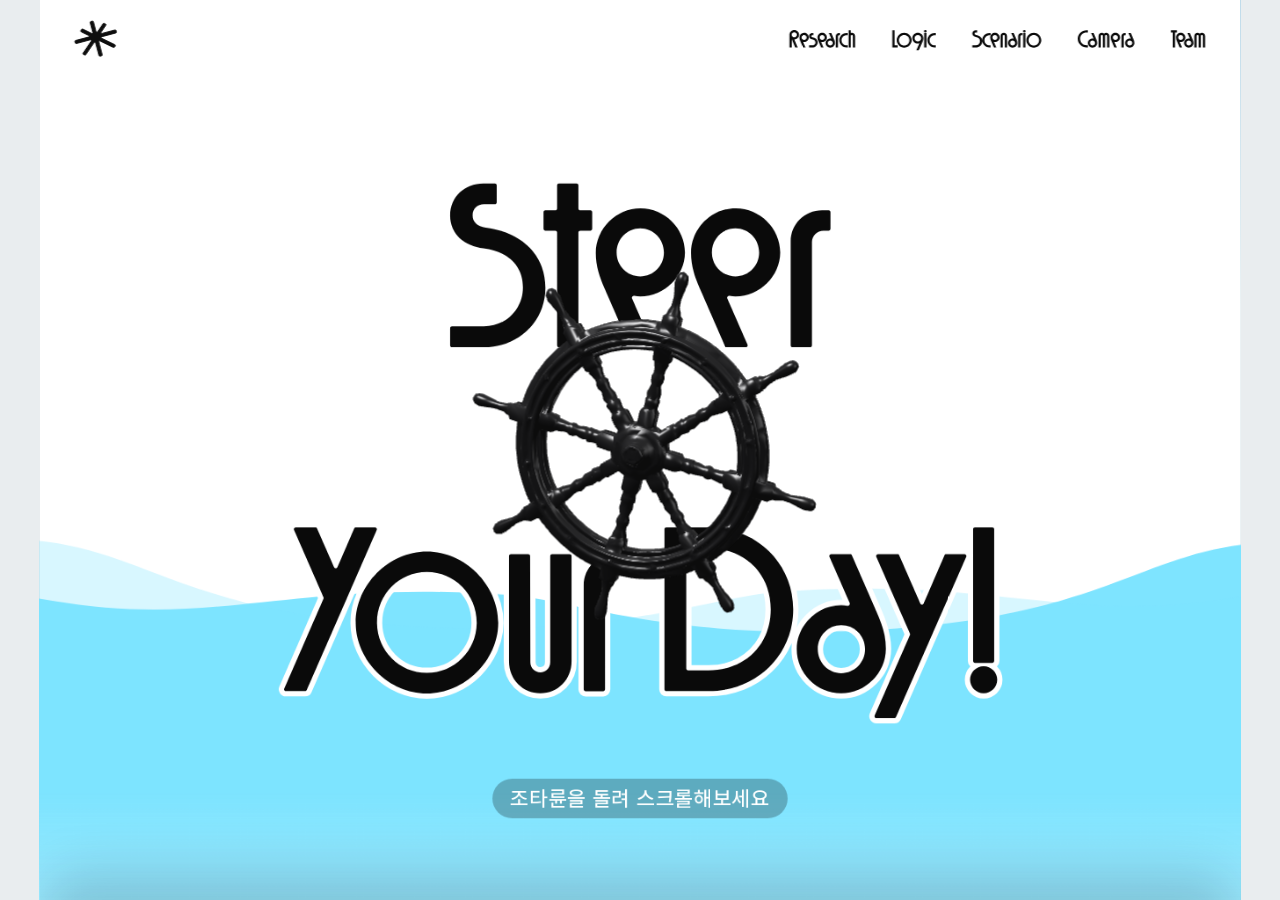
==== commit de0b7679: "터치 탭 표시 조정: 조타키 72px · 0.5초, 손가락에 가리지 않게 탭 지점 40px 위(화면 위쪽은 잘리지 않게 보정) Co-Authored-By: Claude Opus 5" ====
--- a/index.html
+++ b/index.html
@@ -4524,9 +4524,9 @@
 })();
 </script>
 <style>
-/* 터치 탭 표시(iPad): 누를 수 있는 곳을 손가락으로 탭하면 누름 커서와 같은 조타키(외곽선 심볼, Figma 1920:10976)가 0.3초 나타났다 사라진다.
+/* 터치 탭 표시(iPad): 누를 수 있는 곳을 손가락으로 탭하면 누름 커서와 같은 조타키(외곽선 심볼, Figma 1920:10976)가 72px로 0.5초 나타났다 사라진다. 손가락에 가리지 않게 탭 지점 40px 위에 띄운다.
    마우스는 기존 CSS 커서를 그대로 쓰므로 표시하지 않는다. 끌기(10px 이상 이동)·길게 누르기(0.6초 이상)에는 표시하지 않는다 */
-#tapHelm{position:fixed;left:0;top:0;width:48px;height:45px;margin:-23px 0 0 -24px;pointer-events:none;z-index:2147483647;opacity:0;will-change:transform,opacity}
+#tapHelm{position:fixed;left:0;top:0;width:72px;height:68px;margin:-74px 0 0 -36px;pointer-events:none;z-index:2147483647;opacity:0;will-change:transform,opacity}
 </style>
 <img id="tapHelm" alt="" aria-hidden="true" draggable="false" src="data:image/svg+xml,%3Csvg xmlns=%22http://www.w3.org/2000/svg%22 width=%2234%22 height=%2232%22 viewBox=%22-2 -2 74 70%22%3E%3Cpath d=%22M45.3775 22.6803C44.6165 23.7149 45.4231 25.1652 46.7036 25.0644L63.7162 23.7256C64.4583 23.6672 65.1311 24.162 65.2964 24.8879L65.8218 27.1945C66.025 28.0866 65.389 28.9512 64.4769 29.023L50.2381 30.1438C48.8528 30.2528 48.3476 32.0241 49.467 32.8475L68.1135 46.5626C68.7809 47.0535 68.9239 47.9924 68.4331 48.6597L67.0195 50.5816C66.5286 51.2489 65.5897 51.392 64.9224 50.9011L44.7795 36.0854C43.6601 35.262 42.1197 36.2718 42.4282 37.6267L48.0504 62.3198C48.2535 63.2118 47.6177 64.0763 46.7056 64.1481L44.348 64.3338C43.6057 64.3923 42.9329 63.8975 42.7676 63.1715L37.0727 38.1582C36.7876 36.9058 35.1629 36.5677 34.4018 37.6024L20.7837 56.117C20.2929 56.7843 19.354 56.9274 18.6866 56.4365L16.4517 54.7927C15.7843 54.3018 15.6412 53.3629 16.1321 52.6955L29.6999 34.2493C30.4609 33.2146 29.6543 31.7644 28.3738 31.8652L3.01478 33.8617C2.27252 33.9201 1.59974 33.4252 1.43447 32.6993L0.909521 30.3933C0.706453 29.5012 1.34233 28.6367 2.25437 28.5649L27.415 26.584C28.8002 26.475 29.3054 24.7036 28.186 23.8803L7.96368 9.00612C7.29633 8.51527 7.15326 7.57636 7.64411 6.90901L9.0577 4.98716C9.54856 4.31981 10.4875 4.17673 11.1548 4.66759L29.8801 18.4407C30.9995 19.264 32.54 18.2542 32.2315 16.8993L29.0419 2.8901C28.8388 1.99808 29.4746 1.13358 30.3867 1.06174L32.7444 0.876017C33.4866 0.817549 34.1594 1.31238 34.3248 2.03835L38.1042 18.6362C38.3894 19.8885 40.0141 20.2266 40.7751 19.1919L51.1698 5.05978C51.6606 4.39243 52.5995 4.24935 53.2669 4.74021L55.5018 6.38409C56.1692 6.87495 56.3123 7.81386 55.8214 8.4812L45.3775 22.6803Z%22 fill=%22%23FFFFFF%22 stroke=%22%230A0A0A%22 stroke-width=%222.6%22 stroke-linejoin=%22round%22/%3E%3C/svg%3E">
 <script>
@@ -4546,10 +4546,10 @@
     const d = down; down = null;
     if (!d || e.pointerId !== d.id || performance.now() - d.t > 600) return;
     if (anim) anim.cancel();
-    el.style.left = d.x + 'px'; el.style.top = d.y + 'px';
+    el.style.left = d.x + 'px'; el.style.top = Math.max(d.y, 76) + 'px';   // 화면 위쪽(내비)에서는 잘리지 않게 심볼 중심을 y36 아래로
     anim = el.animate(RM.matches ? [{opacity:1}, {opacity:0}]
       : [{opacity:1, transform:'scale(.6)'}, {opacity:1, transform:'scale(1)', offset:.45}, {opacity:0, transform:'scale(1.08)'}],
-      {duration:300, easing:'ease-out'});
+      {duration:500, easing:'ease-out'});
   }, {capture:true, passive:true});
 })();
 </script>
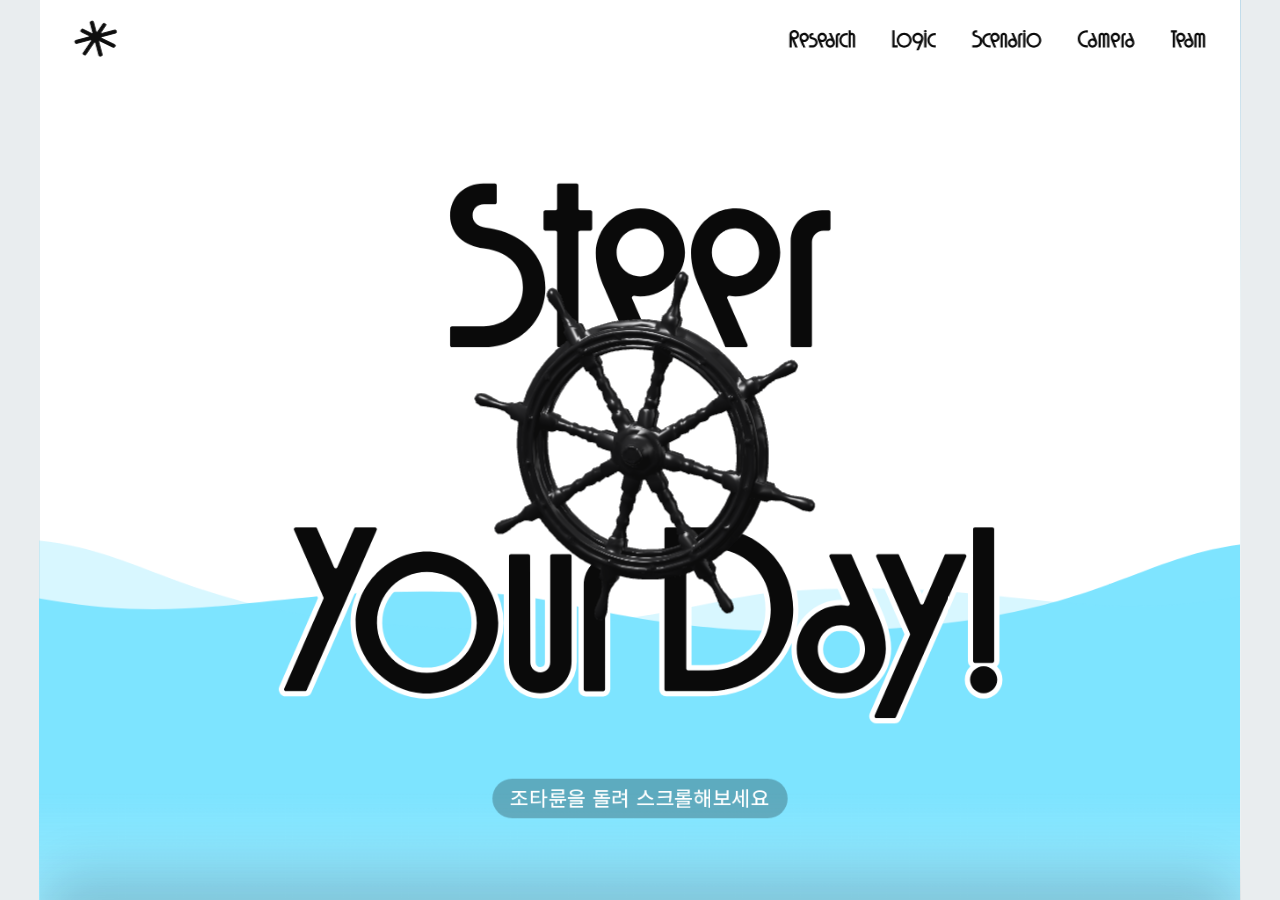
==== commit 59d171b3: "터치 탭 표시: 0.9초로 늘림(등장 0.16 · 머묾 0.38 · 사라짐 0.36초) Co-Authored-By: Claude Opus 5.5 <noreply@anthropic." ====
--- a/index.html
+++ b/index.html
@@ -4524,7 +4524,7 @@
 })();
 </script>
 <style>
-/* 터치 탭 표시(iPad): 누를 수 있는 곳을 손가락으로 탭하면 누름 커서와 같은 조타키(외곽선 심볼, Figma 1920:10976)가 72px로 0.5초 나타났다 사라진다. 손가락에 가리지 않게 탭 지점 40px 위에 띄운다.
+/* 터치 탭 표시(iPad): 누를 수 있는 곳을 손가락으로 탭하면 누름 커서와 같은 조타키(외곽선 심볼, Figma 1920:10976)가 72px로 0.9초 나타났다 사라진다(등장 0.16초 · 머묾 0.38초 · 사라짐 0.36초). 손가락에 가리지 않게 탭 지점 40px 위에 띄운다.
    마우스는 기존 CSS 커서를 그대로 쓰므로 표시하지 않는다. 끌기(10px 이상 이동)·길게 누르기(0.6초 이상)에는 표시하지 않는다 */
 #tapHelm{position:fixed;left:0;top:0;width:72px;height:68px;margin:-74px 0 0 -36px;pointer-events:none;z-index:2147483647;opacity:0;will-change:transform,opacity}
 </style>
@@ -4548,8 +4548,8 @@
     if (anim) anim.cancel();
     el.style.left = d.x + 'px'; el.style.top = Math.max(d.y, 76) + 'px';   // 화면 위쪽(내비)에서는 잘리지 않게 심볼 중심을 y36 아래로
     anim = el.animate(RM.matches ? [{opacity:1}, {opacity:0}]
-      : [{opacity:1, transform:'scale(.6)'}, {opacity:1, transform:'scale(1)', offset:.45}, {opacity:0, transform:'scale(1.08)'}],
-      {duration:500, easing:'ease-out'});
+      : [{opacity:0, transform:'scale(.6)'}, {opacity:1, transform:'scale(1)', offset:.18}, {opacity:1, transform:'scale(1)', offset:.6}, {opacity:0, transform:'scale(1.06)'}],
+      {duration:900, easing:'ease-out'});   // 0.16초 등장 → 0.38초 머묾 → 0.36초 사라짐
   }, {capture:true, passive:true});
 })();
 </script>
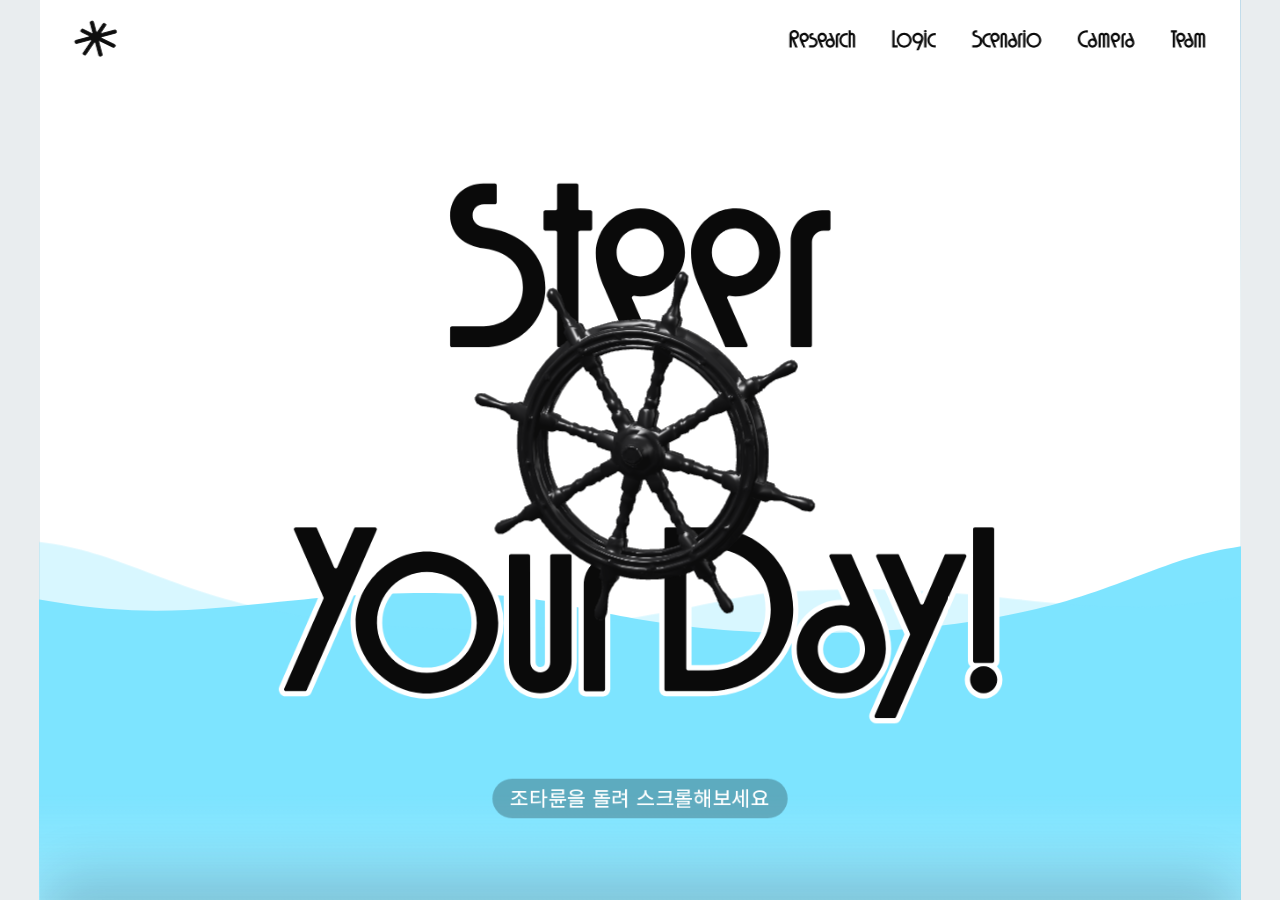
==== commit 99622713: "커서: 심볼 크기는 그대로 두고 오른쪽·아래 투명 여백(34×32 → 48×46)을 둬 노트북 Chrome에서 누름 커서가 잘리던 문제 방지 Co-Authored-By: Claud" ====
--- a/index.html
+++ b/index.html
@@ -82,9 +82,9 @@
 #screen .layer{position:absolute;left:0;top:0;width:1366px;height:1024px;overflow:visible}
 .logo{position:absolute;left:64px;top:60px;width:129px;height:95px}
 .nav{position:absolute;left:0;top:0;width:1366px;height:1024px;overflow:visible;pointer-events:none}
-/* custom cursor · Figma 1920:10976 — 기본: 채운 심볼 / 누를 수 있는 곳·조타륜을 잡고 있을 때: 외곽선 심볼 */
-html,body,#screen{cursor:url("data:image/svg+xml,%3Csvg xmlns=%22http://www.w3.org/2000/svg%22 width=%2234%22 height=%2232%22 viewBox=%22-2 -2 74 70%22%3E%3Cpath d=%22M45.3775 22.6803C44.6165 23.7149 45.4231 25.1652 46.7036 25.0644L63.7162 23.7256C64.4583 23.6672 65.1311 24.162 65.2964 24.8879L65.8218 27.1945C66.025 28.0866 65.389 28.9512 64.4769 29.023L50.2381 30.1438C48.8528 30.2528 48.3476 32.0241 49.467 32.8475L68.1135 46.5626C68.7809 47.0535 68.9239 47.9924 68.4331 48.6597L67.0195 50.5816C66.5286 51.2489 65.5897 51.392 64.9224 50.9011L44.7795 36.0854C43.6601 35.262 42.1197 36.2718 42.4282 37.6267L48.0504 62.3198C48.2535 63.2118 47.6177 64.0763 46.7056 64.1481L44.348 64.3338C43.6057 64.3923 42.9329 63.8975 42.7676 63.1715L37.0727 38.1582C36.7876 36.9058 35.1629 36.5677 34.4018 37.6024L20.7837 56.117C20.2929 56.7843 19.354 56.9274 18.6866 56.4365L16.4517 54.7927C15.7843 54.3018 15.6412 53.3629 16.1321 52.6955L29.6999 34.2493C30.4609 33.2146 29.6543 31.7644 28.3738 31.8652L3.01478 33.8617C2.27252 33.9201 1.59974 33.4252 1.43447 32.6993L0.909521 30.3933C0.706453 29.5012 1.34233 28.6367 2.25437 28.5649L27.415 26.584C28.8002 26.475 29.3054 24.7036 28.186 23.8803L7.96368 9.00612C7.29633 8.51527 7.15326 7.57636 7.64411 6.90901L9.0577 4.98716C9.54856 4.31981 10.4875 4.17673 11.1548 4.66759L29.8801 18.4407C30.9995 19.264 32.54 18.2542 32.2315 16.8993L29.0419 2.8901C28.8388 1.99808 29.4746 1.13358 30.3867 1.06174L32.7444 0.876017C33.4866 0.817549 34.1594 1.31238 34.3248 2.03835L38.1042 18.6362C38.3894 19.8885 40.0141 20.2266 40.7751 19.1919L51.1698 5.05978C51.6606 4.39243 52.5995 4.24935 53.2669 4.74021L55.5018 6.38409C56.1692 6.87495 56.3123 7.81386 55.8214 8.4812L45.3775 22.6803Z%22 fill=%22%230A0A0A%22 stroke=%22%230A0A0A%22 stroke-width=%222.4%22 stroke-linejoin=%22round%22/%3E%3C/svg%3E") 17 16,auto}
-a,button,[role=button],label,select,.pill,#screen:active,body.grabbing,body.grabbing *{cursor:url("data:image/svg+xml,%3Csvg xmlns=%22http://www.w3.org/2000/svg%22 width=%2234%22 height=%2232%22 viewBox=%22-2 -2 74 70%22%3E%3Cpath d=%22M45.3775 22.6803C44.6165 23.7149 45.4231 25.1652 46.7036 25.0644L63.7162 23.7256C64.4583 23.6672 65.1311 24.162 65.2964 24.8879L65.8218 27.1945C66.025 28.0866 65.389 28.9512 64.4769 29.023L50.2381 30.1438C48.8528 30.2528 48.3476 32.0241 49.467 32.8475L68.1135 46.5626C68.7809 47.0535 68.9239 47.9924 68.4331 48.6597L67.0195 50.5816C66.5286 51.2489 65.5897 51.392 64.9224 50.9011L44.7795 36.0854C43.6601 35.262 42.1197 36.2718 42.4282 37.6267L48.0504 62.3198C48.2535 63.2118 47.6177 64.0763 46.7056 64.1481L44.348 64.3338C43.6057 64.3923 42.9329 63.8975 42.7676 63.1715L37.0727 38.1582C36.7876 36.9058 35.1629 36.5677 34.4018 37.6024L20.7837 56.117C20.2929 56.7843 19.354 56.9274 18.6866 56.4365L16.4517 54.7927C15.7843 54.3018 15.6412 53.3629 16.1321 52.6955L29.6999 34.2493C30.4609 33.2146 29.6543 31.7644 28.3738 31.8652L3.01478 33.8617C2.27252 33.9201 1.59974 33.4252 1.43447 32.6993L0.909521 30.3933C0.706453 29.5012 1.34233 28.6367 2.25437 28.5649L27.415 26.584C28.8002 26.475 29.3054 24.7036 28.186 23.8803L7.96368 9.00612C7.29633 8.51527 7.15326 7.57636 7.64411 6.90901L9.0577 4.98716C9.54856 4.31981 10.4875 4.17673 11.1548 4.66759L29.8801 18.4407C30.9995 19.264 32.54 18.2542 32.2315 16.8993L29.0419 2.8901C28.8388 1.99808 29.4746 1.13358 30.3867 1.06174L32.7444 0.876017C33.4866 0.817549 34.1594 1.31238 34.3248 2.03835L38.1042 18.6362C38.3894 19.8885 40.0141 20.2266 40.7751 19.1919L51.1698 5.05978C51.6606 4.39243 52.5995 4.24935 53.2669 4.74021L55.5018 6.38409C56.1692 6.87495 56.3123 7.81386 55.8214 8.4812L45.3775 22.6803Z%22 fill=%22%23FFFFFF%22 stroke=%22%230A0A0A%22 stroke-width=%222.6%22 stroke-linejoin=%22round%22/%3E%3C/svg%3E") 17 16,pointer!important}
+/* custom cursor · Figma 1920:10976 — 기본: 채운 심볼 / 누를 수 있는 곳·조타륜을 잡고 있을 때: 외곽선 심볼  · 심볼(34×32)은 그대로, 오른쪽·아래에 투명 여백을 둬 48×46 이미지로 둔다(노트북 Chrome에서 커서가 확대 렌더링될 때 오른쪽·아래가 잘리던 문제 방지) */
+html,body,#screen{cursor:url("data:image/svg+xml,%3Csvg xmlns=%22http://www.w3.org/2000/svg%22 width=%2248%22 height=%2246%22 viewBox=%22-2 -2 104.47 100.63%22%3E%3Cpath d=%22M45.3775 22.6803C44.6165 23.7149 45.4231 25.1652 46.7036 25.0644L63.7162 23.7256C64.4583 23.6672 65.1311 24.162 65.2964 24.8879L65.8218 27.1945C66.025 28.0866 65.389 28.9512 64.4769 29.023L50.2381 30.1438C48.8528 30.2528 48.3476 32.0241 49.467 32.8475L68.1135 46.5626C68.7809 47.0535 68.9239 47.9924 68.4331 48.6597L67.0195 50.5816C66.5286 51.2489 65.5897 51.392 64.9224 50.9011L44.7795 36.0854C43.6601 35.262 42.1197 36.2718 42.4282 37.6267L48.0504 62.3198C48.2535 63.2118 47.6177 64.0763 46.7056 64.1481L44.348 64.3338C43.6057 64.3923 42.9329 63.8975 42.7676 63.1715L37.0727 38.1582C36.7876 36.9058 35.1629 36.5677 34.4018 37.6024L20.7837 56.117C20.2929 56.7843 19.354 56.9274 18.6866 56.4365L16.4517 54.7927C15.7843 54.3018 15.6412 53.3629 16.1321 52.6955L29.6999 34.2493C30.4609 33.2146 29.6543 31.7644 28.3738 31.8652L3.01478 33.8617C2.27252 33.9201 1.59974 33.4252 1.43447 32.6993L0.909521 30.3933C0.706453 29.5012 1.34233 28.6367 2.25437 28.5649L27.415 26.584C28.8002 26.475 29.3054 24.7036 28.186 23.8803L7.96368 9.00612C7.29633 8.51527 7.15326 7.57636 7.64411 6.90901L9.0577 4.98716C9.54856 4.31981 10.4875 4.17673 11.1548 4.66759L29.8801 18.4407C30.9995 19.264 32.54 18.2542 32.2315 16.8993L29.0419 2.8901C28.8388 1.99808 29.4746 1.13358 30.3867 1.06174L32.7444 0.876017C33.4866 0.817549 34.1594 1.31238 34.3248 2.03835L38.1042 18.6362C38.3894 19.8885 40.0141 20.2266 40.7751 19.1919L51.1698 5.05978C51.6606 4.39243 52.5995 4.24935 53.2669 4.74021L55.5018 6.38409C56.1692 6.87495 56.3123 7.81386 55.8214 8.4812L45.3775 22.6803Z%22 fill=%22%230A0A0A%22 stroke=%22%230A0A0A%22 stroke-width=%222.4%22 stroke-linejoin=%22round%22/%3E%3C/svg%3E") 17 16,auto}
+a,button,[role=button],label,select,.pill,#screen:active,body.grabbing,body.grabbing *{cursor:url("data:image/svg+xml,%3Csvg xmlns=%22http://www.w3.org/2000/svg%22 width=%2248%22 height=%2246%22 viewBox=%22-2 -2 104.47 100.63%22%3E%3Cpath d=%22M45.3775 22.6803C44.6165 23.7149 45.4231 25.1652 46.7036 25.0644L63.7162 23.7256C64.4583 23.6672 65.1311 24.162 65.2964 24.8879L65.8218 27.1945C66.025 28.0866 65.389 28.9512 64.4769 29.023L50.2381 30.1438C48.8528 30.2528 48.3476 32.0241 49.467 32.8475L68.1135 46.5626C68.7809 47.0535 68.9239 47.9924 68.4331 48.6597L67.0195 50.5816C66.5286 51.2489 65.5897 51.392 64.9224 50.9011L44.7795 36.0854C43.6601 35.262 42.1197 36.2718 42.4282 37.6267L48.0504 62.3198C48.2535 63.2118 47.6177 64.0763 46.7056 64.1481L44.348 64.3338C43.6057 64.3923 42.9329 63.8975 42.7676 63.1715L37.0727 38.1582C36.7876 36.9058 35.1629 36.5677 34.4018 37.6024L20.7837 56.117C20.2929 56.7843 19.354 56.9274 18.6866 56.4365L16.4517 54.7927C15.7843 54.3018 15.6412 53.3629 16.1321 52.6955L29.6999 34.2493C30.4609 33.2146 29.6543 31.7644 28.3738 31.8652L3.01478 33.8617C2.27252 33.9201 1.59974 33.4252 1.43447 32.6993L0.909521 30.3933C0.706453 29.5012 1.34233 28.6367 2.25437 28.5649L27.415 26.584C28.8002 26.475 29.3054 24.7036 28.186 23.8803L7.96368 9.00612C7.29633 8.51527 7.15326 7.57636 7.64411 6.90901L9.0577 4.98716C9.54856 4.31981 10.4875 4.17673 11.1548 4.66759L29.8801 18.4407C30.9995 19.264 32.54 18.2542 32.2315 16.8993L29.0419 2.8901C28.8388 1.99808 29.4746 1.13358 30.3867 1.06174L32.7444 0.876017C33.4866 0.817549 34.1594 1.31238 34.3248 2.03835L38.1042 18.6362C38.3894 19.8885 40.0141 20.2266 40.7751 19.1919L51.1698 5.05978C51.6606 4.39243 52.5995 4.24935 53.2669 4.74021L55.5018 6.38409C56.1692 6.87495 56.3123 7.81386 55.8214 8.4812L45.3775 22.6803Z%22 fill=%22%23FFFFFF%22 stroke=%22%230A0A0A%22 stroke-width=%222.6%22 stroke-linejoin=%22round%22/%3E%3C/svg%3E") 17 16,pointer!important}
 #scene{position:absolute;inset:0;perspective:1500px;perspective-origin:683px 568px;will-change:transform}
 #plane{position:absolute;inset:0;transform-origin:683px 568px;will-change:transform}
 .mbox{position:absolute;inset:0}
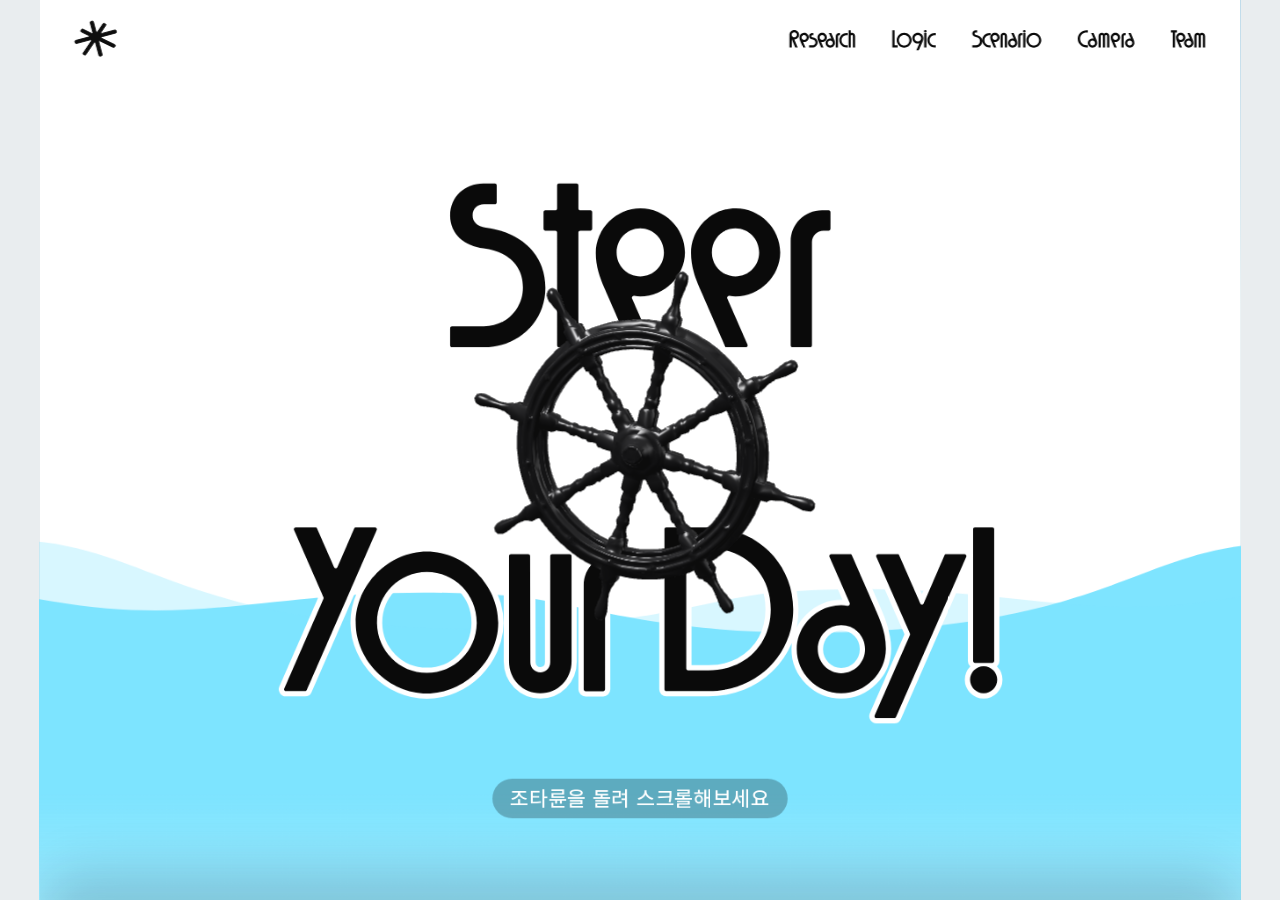
==== commit 2de5b8ef: "마우스 커서를 HTML/SVG 오버레이로 교체: CSS 이미지 커서가 노트북 Chrome에서 잘리던 문제 해결 - 기본 채운 조타키, 누를 수 있는 곳 호버 시 외곽선 + 1.1배" ====
--- a/index.html
+++ b/index.html
@@ -82,9 +82,20 @@
 #screen .layer{position:absolute;left:0;top:0;width:1366px;height:1024px;overflow:visible}
 .logo{position:absolute;left:64px;top:60px;width:129px;height:95px}
 .nav{position:absolute;left:0;top:0;width:1366px;height:1024px;overflow:visible;pointer-events:none}
-/* custom cursor · Figma 1920:10976 — 기본: 채운 심볼 / 누를 수 있는 곳·조타륜을 잡고 있을 때: 외곽선 심볼  · 심볼(34×32)은 그대로, 오른쪽·아래에 투명 여백을 둬 48×46 이미지로 둔다(노트북 Chrome에서 커서가 확대 렌더링될 때 오른쪽·아래가 잘리던 문제 방지) */
-html,body,#screen{cursor:url("data:image/svg+xml,%3Csvg xmlns=%22http://www.w3.org/2000/svg%22 width=%2248%22 height=%2246%22 viewBox=%22-2 -2 104.47 100.63%22%3E%3Cpath d=%22M45.3775 22.6803C44.6165 23.7149 45.4231 25.1652 46.7036 25.0644L63.7162 23.7256C64.4583 23.6672 65.1311 24.162 65.2964 24.8879L65.8218 27.1945C66.025 28.0866 65.389 28.9512 64.4769 29.023L50.2381 30.1438C48.8528 30.2528 48.3476 32.0241 49.467 32.8475L68.1135 46.5626C68.7809 47.0535 68.9239 47.9924 68.4331 48.6597L67.0195 50.5816C66.5286 51.2489 65.5897 51.392 64.9224 50.9011L44.7795 36.0854C43.6601 35.262 42.1197 36.2718 42.4282 37.6267L48.0504 62.3198C48.2535 63.2118 47.6177 64.0763 46.7056 64.1481L44.348 64.3338C43.6057 64.3923 42.9329 63.8975 42.7676 63.1715L37.0727 38.1582C36.7876 36.9058 35.1629 36.5677 34.4018 37.6024L20.7837 56.117C20.2929 56.7843 19.354 56.9274 18.6866 56.4365L16.4517 54.7927C15.7843 54.3018 15.6412 53.3629 16.1321 52.6955L29.6999 34.2493C30.4609 33.2146 29.6543 31.7644 28.3738 31.8652L3.01478 33.8617C2.27252 33.9201 1.59974 33.4252 1.43447 32.6993L0.909521 30.3933C0.706453 29.5012 1.34233 28.6367 2.25437 28.5649L27.415 26.584C28.8002 26.475 29.3054 24.7036 28.186 23.8803L7.96368 9.00612C7.29633 8.51527 7.15326 7.57636 7.64411 6.90901L9.0577 4.98716C9.54856 4.31981 10.4875 4.17673 11.1548 4.66759L29.8801 18.4407C30.9995 19.264 32.54 18.2542 32.2315 16.8993L29.0419 2.8901C28.8388 1.99808 29.4746 1.13358 30.3867 1.06174L32.7444 0.876017C33.4866 0.817549 34.1594 1.31238 34.3248 2.03835L38.1042 18.6362C38.3894 19.8885 40.0141 20.2266 40.7751 19.1919L51.1698 5.05978C51.6606 4.39243 52.5995 4.24935 53.2669 4.74021L55.5018 6.38409C56.1692 6.87495 56.3123 7.81386 55.8214 8.4812L45.3775 22.6803Z%22 fill=%22%230A0A0A%22 stroke=%22%230A0A0A%22 stroke-width=%222.4%22 stroke-linejoin=%22round%22/%3E%3C/svg%3E") 17 16,auto}
-a,button,[role=button],label,select,.pill,#screen:active,body.grabbing,body.grabbing *{cursor:url("data:image/svg+xml,%3Csvg xmlns=%22http://www.w3.org/2000/svg%22 width=%2248%22 height=%2246%22 viewBox=%22-2 -2 104.47 100.63%22%3E%3Cpath d=%22M45.3775 22.6803C44.6165 23.7149 45.4231 25.1652 46.7036 25.0644L63.7162 23.7256C64.4583 23.6672 65.1311 24.162 65.2964 24.8879L65.8218 27.1945C66.025 28.0866 65.389 28.9512 64.4769 29.023L50.2381 30.1438C48.8528 30.2528 48.3476 32.0241 49.467 32.8475L68.1135 46.5626C68.7809 47.0535 68.9239 47.9924 68.4331 48.6597L67.0195 50.5816C66.5286 51.2489 65.5897 51.392 64.9224 50.9011L44.7795 36.0854C43.6601 35.262 42.1197 36.2718 42.4282 37.6267L48.0504 62.3198C48.2535 63.2118 47.6177 64.0763 46.7056 64.1481L44.348 64.3338C43.6057 64.3923 42.9329 63.8975 42.7676 63.1715L37.0727 38.1582C36.7876 36.9058 35.1629 36.5677 34.4018 37.6024L20.7837 56.117C20.2929 56.7843 19.354 56.9274 18.6866 56.4365L16.4517 54.7927C15.7843 54.3018 15.6412 53.3629 16.1321 52.6955L29.6999 34.2493C30.4609 33.2146 29.6543 31.7644 28.3738 31.8652L3.01478 33.8617C2.27252 33.9201 1.59974 33.4252 1.43447 32.6993L0.909521 30.3933C0.706453 29.5012 1.34233 28.6367 2.25437 28.5649L27.415 26.584C28.8002 26.475 29.3054 24.7036 28.186 23.8803L7.96368 9.00612C7.29633 8.51527 7.15326 7.57636 7.64411 6.90901L9.0577 4.98716C9.54856 4.31981 10.4875 4.17673 11.1548 4.66759L29.8801 18.4407C30.9995 19.264 32.54 18.2542 32.2315 16.8993L29.0419 2.8901C28.8388 1.99808 29.4746 1.13358 30.3867 1.06174L32.7444 0.876017C33.4866 0.817549 34.1594 1.31238 34.3248 2.03835L38.1042 18.6362C38.3894 19.8885 40.0141 20.2266 40.7751 19.1919L51.1698 5.05978C51.6606 4.39243 52.5995 4.24935 53.2669 4.74021L55.5018 6.38409C56.1692 6.87495 56.3123 7.81386 55.8214 8.4812L45.3775 22.6803Z%22 fill=%22%23FFFFFF%22 stroke=%22%230A0A0A%22 stroke-width=%222.6%22 stroke-linejoin=%22round%22/%3E%3C/svg%3E") 17 16,pointer!important}
+/* 마우스 커서 · Figma 1920:10976 — 기본: 채운 조타키 / 누를 수 있는 곳·누르고 있을 때(조타륜 잡기 포함): 외곽선 조타키.
+   CSS 이미지 커서는 일부 노트북 Chrome에서 확대 렌더링되며 잘려, 아래 #mcur(HTML/SVG 오버레이)로 그린다. 오버레이가 켜진 동안만 시스템 커서를 숨기고(html.mcur),
+   스크립트 오류·터치 입력·창 밖에서는 시스템 커서로 돌아온다 */
+a,button,[role=button],label,select,.pill{cursor:pointer}
+body.grabbing,body.grabbing *{cursor:grabbing}
+html.mcur,html.mcur *{cursor:none!important}
+#mcur{position:fixed;left:0;top:0;width:34px;height:32px;pointer-events:none;z-index:2147483646;visibility:hidden;will-change:transform;contain:layout style}
+html.mcur #mcur.on{visibility:visible}
+#mcur .mc-in{width:34px;height:32px;transform-origin:17px 16px;transition:transform .12s ease-out}
+#mcur.h .mc-in{transform:scale(1.1)}
+#mcur svg{display:block;overflow:visible}
+#mcur path{fill:#0A0A0A;stroke:#0A0A0A;stroke-width:2.4;stroke-linejoin:round}
+#mcur.o path{fill:#FFFFFF;stroke-width:2.6}
+@media (prefers-reduced-motion:reduce){#mcur .mc-in{transition:none}#mcur.h .mc-in{transform:none}}
 #scene{position:absolute;inset:0;perspective:1500px;perspective-origin:683px 568px;will-change:transform}
 #plane{position:absolute;inset:0;transform-origin:683px 568px;will-change:transform}
 .mbox{position:absolute;inset:0}
@@ -4528,6 +4539,74 @@
    마우스는 기존 CSS 커서를 그대로 쓰므로 표시하지 않는다. 끌기(10px 이상 이동)·길게 누르기(0.6초 이상)에는 표시하지 않는다 */
 #tapHelm{position:fixed;left:0;top:0;width:72px;height:68px;margin:-74px 0 0 -36px;pointer-events:none;z-index:2147483647;opacity:0;will-change:transform,opacity}
 </style>
+<div id="mcur" aria-hidden="true"><div class="mc-in"><svg width="34" height="32" viewBox="-2 -2 74 70"><path d="M45.3775 22.6803C44.6165 23.7149 45.4231 25.1652 46.7036 25.0644L63.7162 23.7256C64.4583 23.6672 65.1311 24.162 65.2964 24.8879L65.8218 27.1945C66.025 28.0866 65.389 28.9512 64.4769 29.023L50.2381 30.1438C48.8528 30.2528 48.3476 32.0241 49.467 32.8475L68.1135 46.5626C68.7809 47.0535 68.9239 47.9924 68.4331 48.6597L67.0195 50.5816C66.5286 51.2489 65.5897 51.392 64.9224 50.9011L44.7795 36.0854C43.6601 35.262 42.1197 36.2718 42.4282 37.6267L48.0504 62.3198C48.2535 63.2118 47.6177 64.0763 46.7056 64.1481L44.348 64.3338C43.6057 64.3923 42.9329 63.8975 42.7676 63.1715L37.0727 38.1582C36.7876 36.9058 35.1629 36.5677 34.4018 37.6024L20.7837 56.117C20.2929 56.7843 19.354 56.9274 18.6866 56.4365L16.4517 54.7927C15.7843 54.3018 15.6412 53.3629 16.1321 52.6955L29.6999 34.2493C30.4609 33.2146 29.6543 31.7644 28.3738 31.8652L3.01478 33.8617C2.27252 33.9201 1.59974 33.4252 1.43447 32.6993L0.909521 30.3933C0.706453 29.5012 1.34233 28.6367 2.25437 28.5649L27.415 26.584C28.8002 26.475 29.3054 24.7036 28.186 23.8803L7.96368 9.00612C7.29633 8.51527 7.15326 7.57636 7.64411 6.90901L9.0577 4.98716C9.54856 4.31981 10.4875 4.17673 11.1548 4.66759L29.8801 18.4407C30.9995 19.264 32.54 18.2542 32.2315 16.8993L29.0419 2.8901C28.8388 1.99808 29.4746 1.13358 30.3867 1.06174L32.7444 0.876017C33.4866 0.817549 34.1594 1.31238 34.3248 2.03835L38.1042 18.6362C38.3894 19.8885 40.0141 20.2266 40.7751 19.1919L51.1698 5.05978C51.6606 4.39243 52.5995 4.24935 53.2669 4.74021L55.5018 6.38409C56.1692 6.87495 56.3123 7.81386 55.8214 8.4812L45.3775 22.6803Z"/></svg></div></div>
+<script>
+/* 마우스 조타키 커서(오버레이): 마우스 좌표에 바로 붙인다(보간·지연 없음). 기준점 (17,16) = 심볼 그래픽 중심.
+   누를 수 있는 곳 = a·button·[role=button]·label·select·.pill + 스타일시트에서 cursor:pointer/grab/grabbing인 요소(Team·Lens처럼 나중에 넣는 스타일 포함) */
+(() => {
+  const root = document.documentElement, el = document.getElementById('mcur');
+  if (!el || !window.PointerEvent) return;
+  const inner = el.firstElementChild, RM = matchMedia('(prefers-reduced-motion: reduce)');
+  const TAP = 'a,button,[role=button],label,select,.pill';
+  let PTR = '', DEF = '', nSheets = -1, last = null, lastClick = false, x = -99, y = -99, down = false, dead = false, clickAnim = null;
+  const off = () => { el.classList.remove('on'); root.classList.remove('mcur'); };
+  const fail = err => { dead = true; off(); try { console.warn('mcur off', err); } catch (_) {} };   // 오류 → 시스템 커서로 복구
+  function sheets(){   // 스타일시트 수가 바뀌었을 때만 다시 모은다
+    if (document.styleSheets.length === nSheets) return; nSheets = document.styleSheets.length;
+    const p = [], d = [];
+    const walk = rules => { for (const r of rules) { if (r.cssRules && !r.selectorText) { walk(r.cssRules); continue; }
+      const c = r.style && r.style.cursor; if (!c || !r.selectorText) continue;
+      if (/^(pointer|grab|grabbing)/.test(c)) p.push(r.selectorText); else if (/^(default|auto|not-allowed)/.test(c)) d.push(r.selectorText); } };
+    for (const sh of document.styleSheets) { try { walk(sh.cssRules); } catch (_) {} }   // 다른 출처(웹폰트) 시트는 건너뜀
+    PTR = p.filter(q => { try { document.querySelector(q); return true; } catch (_) { return false; } }).join(',');
+    DEF = d.filter(q => !/^(html|body|#screen)\b/.test(q)).filter(q => { try { document.querySelector(q); return true; } catch (_) { return false; } }).join(',');
+  }
+  function clickable(t){
+    sheets();
+    for (let e = t; e && e.nodeType === 1 && e !== root && e !== document.body; e = e.parentElement) {
+      if (e.disabled || e.getAttribute('aria-disabled') === 'true') return false;
+      if (DEF && e.matches(DEF)) return false;
+      const ic = e.style && e.style.cursor; if (ic && /^(pointer|grab)/.test(ic)) return true;
+      if (e.matches(TAP) || (PTR && e.matches(PTR))) return true;
+    }
+    return false;
+  }
+  function mode(t){ const c = t ? clickable(t) : false; lastClick = c;
+    el.classList.toggle('h', c);   // 누를 수 있는 곳 호버: 1.1배
+    el.classList.toggle('o', c || down || document.body.classList.contains('grabbing')); }   // 외곽선: 호버·누르는 중(조타륜 잡기 포함)
+  function move(e){
+    if (dead) return;
+    if (e.pointerType && e.pointerType !== 'mouse') { off(); return; }   // 터치·펜: 마우스 커서 끔(터치 피드백만)
+    try {
+      x = e.clientX; y = e.clientY;
+      el.style.transform = 'translate3d(' + (x - 17) + 'px,' + (y - 16) + 'px,0)';
+      if (!el.classList.contains('on')) { root.classList.add('mcur'); el.classList.add('on'); }
+      const t = e.target; if (t !== last) { last = t; mode(t); }
+    } catch (err) { fail(err); }
+  }
+  function recheck(){ if (dead || !el.classList.contains('on')) return; try { const t = document.elementFromPoint(x, y); last = t; mode(t); } catch (err) { fail(err); } }
+  addEventListener('pointermove', move, {capture:true, passive:true});
+  addEventListener('pointerdown', e => {
+    if (dead) return;
+    if (e.pointerType !== 'mouse') { off(); return; }
+    try {
+      move(e); down = true; const c = clickable(e.target); el.classList.add('o');
+      if (c && !RM.matches) {   // 누를 수 있는 곳만: 0.9배로 눌렸다가 복귀하며 12° 짧게 회전(조타륜 끌기에는 재생하지 않음)
+        if (clickAnim) clickAnim.cancel();
+        clickAnim = inner.animate([{transform:'scale(1.1) rotate(0deg)'}, {transform:'scale(.9) rotate(12deg)', offset:.4}, {transform:'scale(1.1) rotate(0deg)'}], {duration:220, easing:'ease-out'});
+      }
+    } catch (err) { fail(err); }
+  }, {capture:true, passive:true});
+  addEventListener('pointerup', e => { if (dead || e.pointerType !== 'mouse') return; down = false; mode(e.target); setTimeout(recheck, 0); setTimeout(recheck, 450); }, {capture:true, passive:true});
+  addEventListener('pointercancel', () => { down = false; }, {capture:true, passive:true});
+  addEventListener('wheel', () => { setTimeout(recheck, 0); }, {capture:true, passive:true});   // 스크롤·화면 전환으로 아래 요소가 바뀌면 모양 갱신
+  document.addEventListener('pointerleave', off, {passive:true});
+  root.addEventListener('mouseleave', off, {passive:true});
+  addEventListener('blur', off);
+  document.addEventListener('visibilitychange', () => { if (document.hidden) off(); });
+  window.steerCursor = {state: () => ({on: el.classList.contains('on'), outline: el.classList.contains('o'), x, y, dead}), off: () => fail('manual')};
+})();
+</script>
 <img id="tapHelm" alt="" aria-hidden="true" draggable="false" src="data:image/svg+xml,%3Csvg xmlns=%22http://www.w3.org/2000/svg%22 width=%2234%22 height=%2232%22 viewBox=%22-2 -2 74 70%22%3E%3Cpath d=%22M45.3775 22.6803C44.6165 23.7149 45.4231 25.1652 46.7036 25.0644L63.7162 23.7256C64.4583 23.6672 65.1311 24.162 65.2964 24.8879L65.8218 27.1945C66.025 28.0866 65.389 28.9512 64.4769 29.023L50.2381 30.1438C48.8528 30.2528 48.3476 32.0241 49.467 32.8475L68.1135 46.5626C68.7809 47.0535 68.9239 47.9924 68.4331 48.6597L67.0195 50.5816C66.5286 51.2489 65.5897 51.392 64.9224 50.9011L44.7795 36.0854C43.6601 35.262 42.1197 36.2718 42.4282 37.6267L48.0504 62.3198C48.2535 63.2118 47.6177 64.0763 46.7056 64.1481L44.348 64.3338C43.6057 64.3923 42.9329 63.8975 42.7676 63.1715L37.0727 38.1582C36.7876 36.9058 35.1629 36.5677 34.4018 37.6024L20.7837 56.117C20.2929 56.7843 19.354 56.9274 18.6866 56.4365L16.4517 54.7927C15.7843 54.3018 15.6412 53.3629 16.1321 52.6955L29.6999 34.2493C30.4609 33.2146 29.6543 31.7644 28.3738 31.8652L3.01478 33.8617C2.27252 33.9201 1.59974 33.4252 1.43447 32.6993L0.909521 30.3933C0.706453 29.5012 1.34233 28.6367 2.25437 28.5649L27.415 26.584C28.8002 26.475 29.3054 24.7036 28.186 23.8803L7.96368 9.00612C7.29633 8.51527 7.15326 7.57636 7.64411 6.90901L9.0577 4.98716C9.54856 4.31981 10.4875 4.17673 11.1548 4.66759L29.8801 18.4407C30.9995 19.264 32.54 18.2542 32.2315 16.8993L29.0419 2.8901C28.8388 1.99808 29.4746 1.13358 30.3867 1.06174L32.7444 0.876017C33.4866 0.817549 34.1594 1.31238 34.3248 2.03835L38.1042 18.6362C38.3894 19.8885 40.0141 20.2266 40.7751 19.1919L51.1698 5.05978C51.6606 4.39243 52.5995 4.24935 53.2669 4.74021L55.5018 6.38409C56.1692 6.87495 56.3123 7.81386 55.8214 8.4812L45.3775 22.6803Z%22 fill=%22%23FFFFFF%22 stroke=%22%230A0A0A%22 stroke-width=%222.6%22 stroke-linejoin=%22round%22/%3E%3C/svg%3E">
 <script>
 (() => {
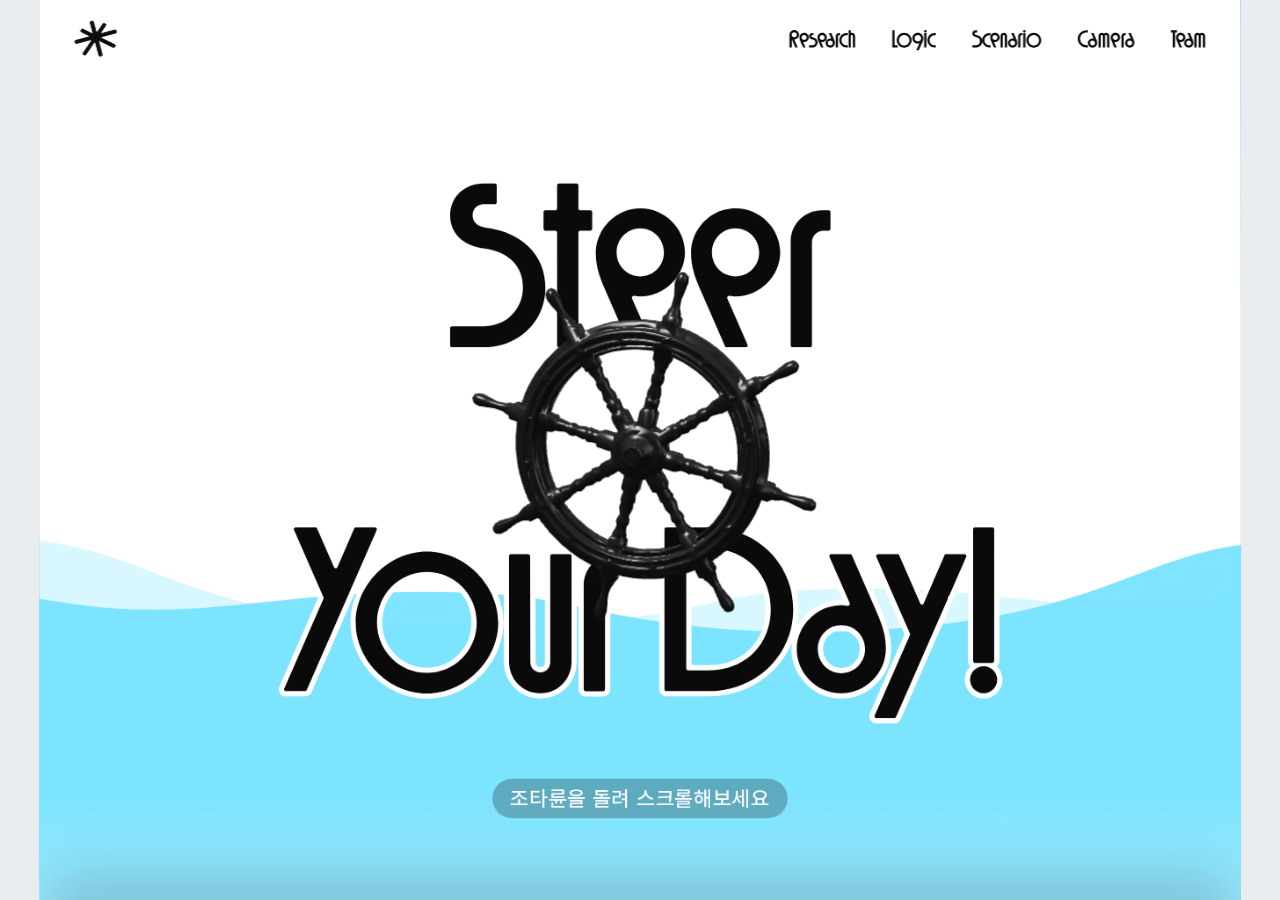
==== commit 4a6514d2: "초기 로딩 개선: 닫힌 Research·Logic의 이미지·영상과 화면 그리기를 첫 화면 이후로 미룸 - 각 화면 스크립트 끝에서 src를 data-dsrc로 옮겨 첫 요청에서 제" ====
--- a/index.html
+++ b/index.html
@@ -1,4 +1,33 @@
-<!doctype html><html><head><meta charset=utf8><meta name=viewport content="width=device-width,initial-scale=1,viewport-fit=cover"><script>/* 기존 홈 보기(?home=old)일 때만 새 홈을 끈다 — 새로고침 첫 화면에 기존 홈이 비치지 않게 기본값은 새 홈 */if(new URLSearchParams(location.search).get("home")==="old")document.documentElement.classList.add("homeOld");</script><style>html.homeOld #home9{display:none}</style><link rel="manifest" href="manifest.webmanifest"><meta name="apple-mobile-web-app-capable" content="yes"><meta name="mobile-web-app-capable" content="yes"><meta name="apple-mobile-web-app-status-bar-style" content="default"><meta name="apple-mobile-web-app-title" content="Steer"><link rel="apple-touch-icon" href="assets/app/icon-180.png"><style>:root{color-scheme:light;box-sizing:border-box;padding-top:env(safe-area-inset-top,0px);padding-bottom:env(safe-area-inset-bottom,0px)}html{scroll-padding-top:env(safe-area-inset-top,0px)}body{margin:0;padding:0;font:14px -apple-system,BlinkMacSystemFont,sans-serif;background:#fff;color:#000}img{max-width:100%}[hidden]:not([hidden=until-found i]){display:none!important}video::-webkit-media-controls,video::-webkit-media-controls-panel,video::-webkit-media-controls-overlay-play-button,video::-webkit-media-controls-start-playback-button{display:none!important;-webkit-appearance:none!important;opacity:0!important}
+<!doctype html><html><head><meta charset=utf8><meta name=viewport content="width=device-width,initial-scale=1,viewport-fit=cover"><script>/* 기존 홈 보기(?home=old)일 때만 새 홈을 끈다 — 새로고침 첫 화면에 기존 홈이 비치지 않게 기본값은 새 홈 */if(new URLSearchParams(location.search).get("home")==="old")document.documentElement.classList.add("homeOld");</script><style>html.homeOld #home9{display:none}</style><style>html.boot [role="region"][aria-hidden="true"]:not(.cvw),html.boot #rsx .rs-page[aria-hidden="true"]:not(.cvw),html.boot #lgd[aria-hidden="true"] .ldpg:not(.cvw){content-visibility:hidden}</style><script>/* 초기 로딩: 닫혀 있는 화면(Research·Logic)의 이미지·영상은 첫 화면이 뜬 뒤에 받는다.
+   첫 로딩 동안(html.boot)은 닫힌 화면 전체를 그리지 않아(content-visibility) 그 화면의 글꼴 조각도 나중에 받는다.
+   각 화면 스크립트가 끝날 때 steerDefer(root)로 src를 data-dsrc로 옮겨 두고(같은 작업 안이라 요청 전에 막힘),
+   ① 그 화면이 열릴 때(aria-hidden → false) 즉시 ② 첫 로딩이 끝나고 브라우저가 한가할 때 되돌린다 */
+(function(){
+  document.documentElement.classList.add('boot');
+  var Q = 'img[src]:not([src^="data:"]):not([src^="blob:"]),video[src],source[src]';
+  // full: 화면이 열릴 때 — 영상까지 원래대로(자동재생·preload 복구). 한가할 때(idle)는 이미지만 받고 영상은 메타데이터만(재생·디코딩 없음)
+  function wake(r, idle){ if (!r || !r.querySelectorAll) return; r.querySelectorAll('[data-dsrc]').forEach(function(e){
+      if (e.tagName === 'VIDEO' || e.tagName === 'SOURCE') { var v = e.tagName === 'VIDEO' ? e : e.parentElement;
+        if (idle) { if (!v.dataset.dmeta) { v.dataset.dmeta = '1'; v.preload = 'metadata'; e.setAttribute('src', e.getAttribute('data-dsrc')); } return; }
+        if (!v.dataset.dmeta) e.setAttribute('src', e.getAttribute('data-dsrc'));
+        e.removeAttribute('data-dsrc'); delete v.dataset.dmeta;
+        if (v.dataset.dpre) { v.preload = v.dataset.dpre; delete v.dataset.dpre; }
+        if (v.dataset.dauto) { v.autoplay = true; delete v.dataset.dauto; }
+        return; }
+      e.setAttribute('src', e.getAttribute('data-dsrc')); e.removeAttribute('data-dsrc'); }); }
+  window.steerDefer = function(r){ try { if (!r || r.getAttribute('aria-hidden') !== 'true') return;
+    r.querySelectorAll(Q).forEach(function(e){ e.setAttribute('data-dsrc', e.getAttribute('src')); e.removeAttribute('src'); if (e.tagName === 'VIDEO') { e.dataset.dpre = e.getAttribute('preload') || 'auto'; e.preload = 'none'; if (e.autoplay) { e.dataset.dauto = '1'; e.autoplay = false; } } }); } catch (_) {} };
+  window.steerWake = wake;
+  new MutationObserver(function(ms){ ms.forEach(function(m){ var r = m.target; if (r.getAttribute('aria-hidden') !== 'true' && r.querySelector && r.querySelector('[data-dsrc]')) wake(r);   /* 열림 = aria-hidden 제거 또는 false */ }); })
+    .observe(document.documentElement, {attributes:true, subtree:true, attributeFilter:['aria-hidden']});
+  // 첫 로딩 뒤: 닫힌 화면을 한 덩어리씩(한가할 때마다 하나) 그리고 이미지를 받는다 — 한 번에 하면 170ms 넘게 멈춰 조타륜 첫 조작과 겹칠 수 있어 나눈다
+  addEventListener('load', function(){ setTimeout(function(){
+    var parts = [].slice.call(document.querySelectorAll('[role="region"]')).concat([].slice.call(document.querySelectorAll('#rsx .rs-page, #lgd .ldpg')));
+    var idle = function(f){ setTimeout(function(){ if (window.requestIdleCallback) requestIdleCallback(f, {timeout:250}); else f(); }, 100); };   /* 홈 애니메이션이 계속 돌아 한가한 때가 드물어 최대 0.35초 간격으로 진행 */
+    (function next(){ var el = parts.shift(); if (!el) { document.documentElement.classList.remove('boot'); return; }
+      try { el.classList.add('cvw'); wake(el, true); if (performance.mark) performance.mark('steer-cvw:' + (el.id || 'part')); } catch (_) {} idle(next); })();
+  }, 2500); });
+})();</script><link rel="manifest" href="manifest.webmanifest"><meta name="apple-mobile-web-app-capable" content="yes"><meta name="mobile-web-app-capable" content="yes"><meta name="apple-mobile-web-app-status-bar-style" content="default"><meta name="apple-mobile-web-app-title" content="Steer"><link rel="apple-touch-icon" href="assets/app/icon-180.png"><style>:root{color-scheme:light;box-sizing:border-box;padding-top:env(safe-area-inset-top,0px);padding-bottom:env(safe-area-inset-bottom,0px)}html{scroll-padding-top:env(safe-area-inset-top,0px)}body{margin:0;padding:0;font:14px -apple-system,BlinkMacSystemFont,sans-serif;background:#fff;color:#000}img{max-width:100%}[hidden]:not([hidden=until-found i]){display:none!important}video::-webkit-media-controls,video::-webkit-media-controls-panel,video::-webkit-media-controls-overlay-play-button,video::-webkit-media-controls-start-playback-button{display:none!important;-webkit-appearance:none!important;opacity:0!important}
 </style></head><body class="bare">
 
 <!-- Google Analytics 4: put the measurement ID (G-…) below; until then nothing is sent -->
@@ -3350,6 +3379,7 @@
       cur = null; root.querySelectorAll('.rs-page.on').forEach(p => { p.classList.remove('on'); p.setAttribute('aria-hidden', 'true'); }); close(); }
   };
 
+  if (window.steerDefer) steerDefer(root);   // 닫힌 Research의 이미지·영상은 첫 화면 이후에 받는다(head 스크립트 참고)
   const h = (location.hash || '').slice(1).toUpperCase();
   if (h === 'RESEARCH') show('land'); else if (h === 'IE') show('I3'); else if (h === 'I6') show('I5'); else if (P[h]) show(h);   // 구 I6 주소는 새 I5로
 })();
@@ -3534,6 +3564,7 @@
   ['pointerdown','pointermove','pointerup','pointercancel','wheel','touchstart','touchmove','touchend'].forEach(t => root.addEventListener(t, e => e.stopPropagation(), {passive:true}));
   document.addEventListener('keydown', e => { if (isOpen() && e.key === 'Escape') close(); });
   window.steerL0 = {open, close};
+  if (window.steerDefer) steerDefer(root);   // 닫힌 Logic L0의 이미지는 첫 화면 이후에
   if ((location.hash || '').slice(1).toUpperCase() === 'LOGIC') open();
 })();
 </script>
@@ -4271,6 +4302,7 @@
   ['pointerdown','pointermove','pointerup','pointercancel','wheel','touchstart','touchmove','touchend'].forEach(t => root.addEventListener(t, e => e.stopPropagation(), {passive:true}));
   document.addEventListener('keydown', e => { if (isOpen() && e.key === 'Escape') { e.stopImmediatePropagation(); toL0(false); } }, true);
   show(0, false);
+  if (window.steerDefer) steerDefer(root);   // 닫힌 Logic 상세의 이미지는 첫 화면 이후에
   window.steerLD = {open, close, isOpen, page:() => PAGES[cur], go, select:setEl};
   const hs = (location.hash || '').slice(1).toUpperCase();
   const HS = {'LOGIC-T1':'translate-01', 'LOGIC-T2':'translate-02', 'LOGIC-C1':'combine-01', 'LOGIC-C2':'combine-02', 'LOGIC-E1':'explain-01', 'LOGIC-R1':'record-01', 'LOGIC-R2':'record-02'};
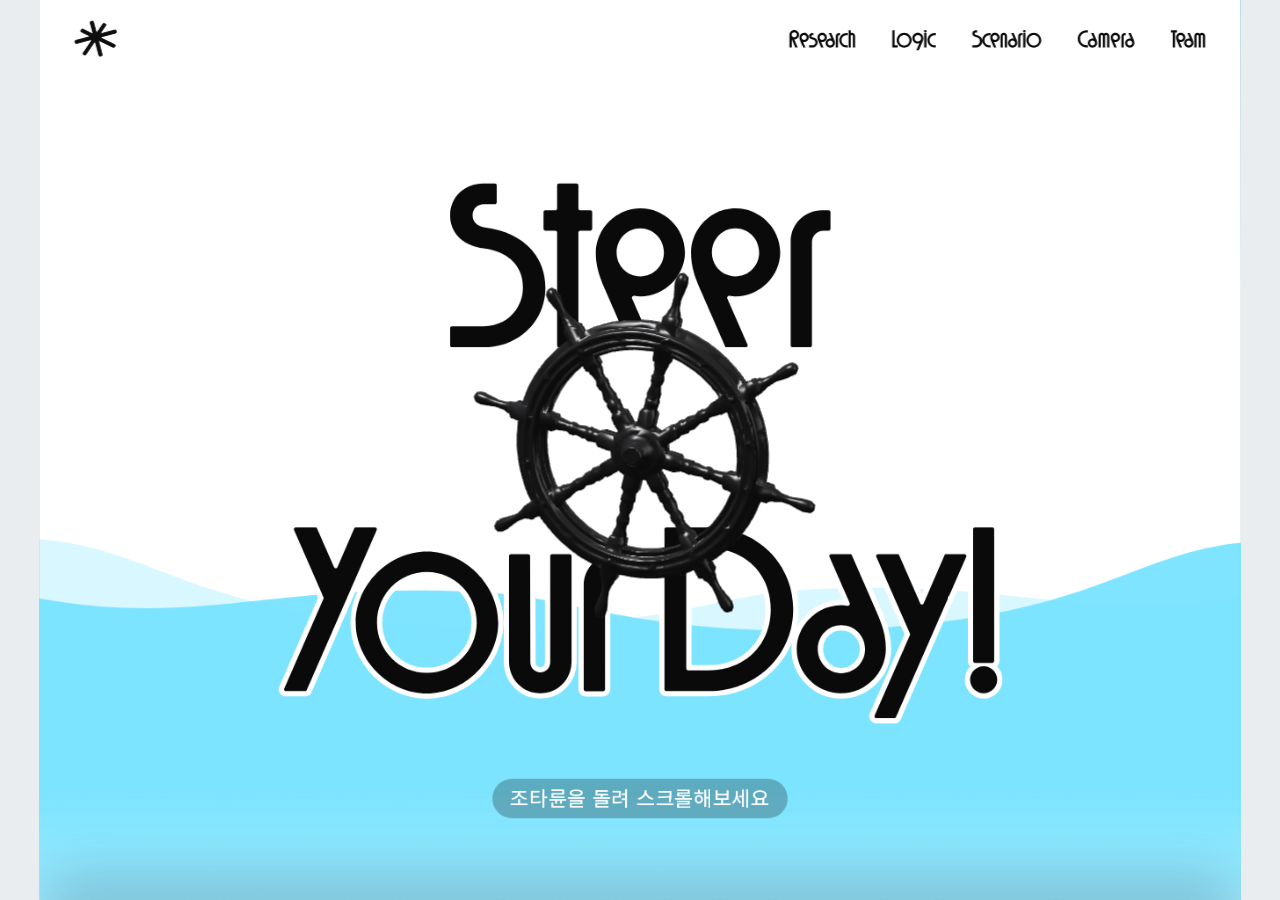
==== commit 8be3937e: "perf: 첫 화면·조작 가능 시점 2차 개선 - Google Fonts CSS 비동기 로드(첫 표시 차단 제거) - R6·I5 배경 영상 정적 포스터 추가, 포스터 우선 로드 -" ====
--- a/index.html
+++ b/index.html
@@ -1,13 +1,14 @@
-<!doctype html><html><head><meta charset=utf8><meta name=viewport content="width=device-width,initial-scale=1,viewport-fit=cover"><script>/* 기존 홈 보기(?home=old)일 때만 새 홈을 끈다 — 새로고침 첫 화면에 기존 홈이 비치지 않게 기본값은 새 홈 */if(new URLSearchParams(location.search).get("home")==="old")document.documentElement.classList.add("homeOld");</script><style>html.homeOld #home9{display:none}</style><style>html.boot [role="region"][aria-hidden="true"]:not(.cvw),html.boot #rsx .rs-page[aria-hidden="true"]:not(.cvw),html.boot #lgd[aria-hidden="true"] .ldpg:not(.cvw){content-visibility:hidden}</style><script>/* 초기 로딩: 닫혀 있는 화면(Research·Logic)의 이미지·영상은 첫 화면이 뜬 뒤에 받는다.
-   첫 로딩 동안(html.boot)은 닫힌 화면 전체를 그리지 않아(content-visibility) 그 화면의 글꼴 조각도 나중에 받는다.
-   각 화면 스크립트가 끝날 때 steerDefer(root)로 src를 data-dsrc로 옮겨 두고(같은 작업 안이라 요청 전에 막힘),
-   ① 그 화면이 열릴 때(aria-hidden → false) 즉시 ② 첫 로딩이 끝나고 브라우저가 한가할 때 되돌린다 */
+<!doctype html><html><head><meta charset=utf8><meta name=viewport content="width=device-width,initial-scale=1,viewport-fit=cover"><script>/* 기존 홈 보기(?home=old)일 때만 새 홈을 끈다 — 새로고침 첫 화면에 기존 홈이 비치지 않게 기본값은 새 홈 */if(new URLSearchParams(location.search).get("home")==="old")document.documentElement.classList.add("homeOld");</script><style>html.homeOld #home9{display:none}</style><style>[role="region"][aria-hidden="true"]:not(.cvw),#rsx .rs-page[aria-hidden="true"]:not(.cvw),#lgd[aria-hidden="true"] .ldpg:not(.cvw){content-visibility:hidden}</style><script>/* 초기 로딩 · 첫 화면 이후 준비
+   ① 한 번도 열리지 않은 화면(Research·Logic·Scenario·Camera·Team …)과 Research 각 장은 그리지 않는다(content-visibility).
+      처음 열리거나 보이는 순간 .cvw를 붙여 그 뒤로는 기존처럼 늘 그린다 — 닫힐 때의 사라짐 모션 유지
+   ② 닫힌 Research·Logic의 이미지·영상·포스터는 각 화면 스크립트 끝에서 steerDefer(root)로 src를 data-dsrc에 옮겨 첫 요청에서 뺀다
+   ③ 화면이 열릴 때·메뉴에 손이 닿을 때 즉시, 첫 로딩 1초 뒤부터는 조금씩(그리기 없이) 이미지·포스터·글꼴 조각을 미리 받는다 */
 (function(){
-  document.documentElement.classList.add('boot');
   var Q = 'img[src]:not([src^="data:"]):not([src^="blob:"]),video[src],source[src]';
-  // full: 화면이 열릴 때 — 영상까지 원래대로(자동재생·preload 복구). 한가할 때(idle)는 이미지만 받고 영상은 메타데이터만(재생·디코딩 없음)
+  // idle: 이미지·포스터만 받고 영상은 메타데이터만(재생·디코딩 없음) / full: 화면이 열릴 때 — 영상까지 원래대로(자동재생·preload 복구)
   function wake(r, idle){ if (!r || !r.querySelectorAll) return; r.querySelectorAll('[data-dsrc]').forEach(function(e){
       if (e.tagName === 'VIDEO' || e.tagName === 'SOURCE') { var v = e.tagName === 'VIDEO' ? e : e.parentElement;
+        if (v.dataset.dposter) { v.setAttribute('poster', v.dataset.dposter); delete v.dataset.dposter; }
         if (idle) { if (!v.dataset.dmeta) { v.dataset.dmeta = '1'; v.preload = 'metadata'; e.setAttribute('src', e.getAttribute('data-dsrc')); } return; }
         if (!v.dataset.dmeta) e.setAttribute('src', e.getAttribute('data-dsrc'));
         e.removeAttribute('data-dsrc'); delete v.dataset.dmeta;
@@ -16,17 +17,32 @@
         return; }
       e.setAttribute('src', e.getAttribute('data-dsrc')); e.removeAttribute('data-dsrc'); }); }
   window.steerDefer = function(r){ try { if (!r || r.getAttribute('aria-hidden') !== 'true') return;
-    r.querySelectorAll(Q).forEach(function(e){ e.setAttribute('data-dsrc', e.getAttribute('src')); e.removeAttribute('src'); if (e.tagName === 'VIDEO') { e.dataset.dpre = e.getAttribute('preload') || 'auto'; e.preload = 'none'; if (e.autoplay) { e.dataset.dauto = '1'; e.autoplay = false; } } }); } catch (_) {} };
+    r.querySelectorAll(Q).forEach(function(e){ e.setAttribute('data-dsrc', e.getAttribute('src')); e.removeAttribute('src');
+      if (e.tagName === 'VIDEO') { if (e.getAttribute('poster') && !/^data:/.test(e.getAttribute('poster'))) { e.dataset.dposter = e.getAttribute('poster'); e.removeAttribute('poster'); }
+        e.dataset.dpre = e.getAttribute('preload') || 'auto'; e.preload = 'none'; if (e.autoplay) { e.dataset.dauto = '1'; e.autoplay = false; } } }); } catch (_) {} };
   window.steerWake = wake;
-  new MutationObserver(function(ms){ ms.forEach(function(m){ var r = m.target; if (r.getAttribute('aria-hidden') !== 'true' && r.querySelector && r.querySelector('[data-dsrc]')) wake(r);   /* 열림 = aria-hidden 제거 또는 false */ }); })
+  function shown(r){   /* 처음 보이게 된 화면·장: 계속 그리기(.cvw) + 리소스 즉시 */
+    if (r.matches && r.matches('[role="region"],#rsx .rs-page,#lgd .ldpg')) r.classList.add('cvw');
+    if (r.id === 'lgd') r.querySelectorAll('.ldpg').forEach(function(pg){ pg.classList.add('cvw'); });
+    if (r.querySelector && r.querySelector('[data-dsrc]')) wake(r); }
+  new MutationObserver(function(ms){ ms.forEach(function(m){ var r = m.target; if (r.getAttribute('aria-hidden') !== 'true') shown(r); }); })   /* 열림 = aria-hidden 제거 또는 false */
     .observe(document.documentElement, {attributes:true, subtree:true, attributeFilter:['aria-hidden']});
-  // 첫 로딩 뒤: 닫힌 화면을 한 덩어리씩(한가할 때마다 하나) 그리고 이미지를 받는다 — 한 번에 하면 170ms 넘게 멈춰 조타륜 첫 조작과 겹칠 수 있어 나눈다
+  // 메뉴에 손이 닿는 순간(누르기 시작·마우스 올림) 그 화면 리소스를 먼저 받기 시작한다
+  function intent(e){ var t = e.target && e.target.closest ? e.target.closest('#rsNav,#lgNav') : null; if (!t) return;
+    wake(document.getElementById(t.id === 'rsNav' ? 'rsx' : 'lgx')); if (t.id === 'lgNav') wake(document.getElementById('lgd'), true); }
+  addEventListener('pointerdown', intent, {capture:true, passive:true}); addEventListener('pointerover', intent, {capture:true, passive:true});
   addEventListener('load', function(){ setTimeout(function(){
-    var parts = [].slice.call(document.querySelectorAll('[role="region"]')).concat([].slice.call(document.querySelectorAll('#rsx .rs-page, #lgd .ldpg')));
-    var idle = function(f){ setTimeout(function(){ if (window.requestIdleCallback) requestIdleCallback(f, {timeout:250}); else f(); }, 100); };   /* 홈 애니메이션이 계속 돌아 한가한 때가 드물어 최대 0.35초 간격으로 진행 */
-    (function next(){ var el = parts.shift(); if (!el) { document.documentElement.classList.remove('boot'); return; }
-      try { el.classList.add('cvw'); wake(el, true); if (performance.mark) performance.mark('steer-cvw:' + (el.id || 'part')); } catch (_) {} idle(next); })();
-  }, 2500); });
+    var later = function(f){ setTimeout(function(){ if (window.requestIdleCallback) requestIdleCallback(f, {timeout:300}); else f(); }, 150); };
+    var q = function(sel){ return [].slice.call(document.querySelectorAll(sel)); };
+    /* 우선순위: Research 첫 화면·각 장 → Logic → 나머지. 그리기는 하지 않으므로 짧은 작업으로 끝난다 */
+    var steps = q('#rsx .rs-page').concat(q('#lgx'), q('#lgd .ldpg'), q('#lgd'), q('[role="region"]')).map(function(el){ return function(){ wake(el, true); }; });
+    steps.push(function(){   /* 글꼴 조각: Research·Logic 글자에 쓰이는 Pretendard·Noto Sans KR 조각을 그리기 없이 미리 받는다 */
+      if (!document.fonts || !document.fonts.load) return; var seen = {}, t = '';
+      ['rsx', 'lgx', 'lgd'].forEach(function(id){ var r = document.getElementById(id); var s = r ? r.textContent : ''; for (var i = 0; i < s.length; i++) { var ch = s[i]; if (!seen[ch] && ch > ' ') { seen[ch] = 1; t += ch; } } });
+      [400, 500, 600, 700].forEach(function(w){ document.fonts.load(w + ' 16px Pretendard', t).catch(function(){}); });
+      [400, 500, 700].forEach(function(w){ document.fonts.load(w + ' 16px "Noto Sans KR"', t).catch(function(){}); }); });
+    (function next(){ var f = steps.shift(); if (!f) return; try { f(); } catch (_) {} later(next); })();
+  }, 1000); });
 })();</script><link rel="manifest" href="manifest.webmanifest"><meta name="apple-mobile-web-app-capable" content="yes"><meta name="mobile-web-app-capable" content="yes"><meta name="apple-mobile-web-app-status-bar-style" content="default"><meta name="apple-mobile-web-app-title" content="Steer"><link rel="apple-touch-icon" href="assets/app/icon-180.png"><style>:root{color-scheme:light;box-sizing:border-box;padding-top:env(safe-area-inset-top,0px);padding-bottom:env(safe-area-inset-bottom,0px)}html{scroll-padding-top:env(safe-area-inset-top,0px)}body{margin:0;padding:0;font:14px -apple-system,BlinkMacSystemFont,sans-serif;background:#fff;color:#000}img{max-width:100%}[hidden]:not([hidden=until-found i]){display:none!important}video::-webkit-media-controls,video::-webkit-media-controls-panel,video::-webkit-media-controls-overlay-play-button,video::-webkit-media-controls-start-playback-button{display:none!important;-webkit-appearance:none!important;opacity:0!important}
 </style></head><body class="bare">
 
@@ -72,7 +88,7 @@
 <title>Steer iPad Web</title>
 <meta name="claude:viewport-fit-sides" content="cover">
 <link rel="preconnect" href="https://fonts.googleapis.com">
-<link rel="stylesheet" href="https://fonts.googleapis.com/css2?family=Noto+Sans+KR:wght@400;500;700&family=Barlow+Condensed:wght@600&display=swap">
+<!-- 외부 글꼴(Noto Sans KR·Barlow Condensed — Research·Logic·Team·기존 홈용)은 첫 화면 표시를 막지 않도록 비동기로 받는다 --><link rel="stylesheet" href="https://fonts.googleapis.com/css2?family=Noto+Sans+KR:wght@400;500;700&family=Barlow+Condensed:wght@600&display=swap" media="print" onload="this.media='all'"><noscript><link rel="stylesheet" href="https://fonts.googleapis.com/css2?family=Noto+Sans+KR:wght@400;500;700&family=Barlow+Condensed:wght@600&display=swap"></noscript>
 <link rel="stylesheet" href="assets/fonts/pretendard/pretendard.css">
 <link rel="icon" type="image/svg+xml" href="assets/favicon.svg">
 <style>
@@ -2818,7 +2834,7 @@
     + '<span class="el ch5" data-g="k" style="left:1056px;top:585px"><i></i>걷기</span>'
     + '<span class="el ch5 ch-mm" data-g="k" style="left:149px;top:697px"><i></i>머무르기</span>'
     + '<span class="el ch5" data-g="k" style="left:895px;top:775px"><i></i>기록하기</span>',
-  R6: '<div class="el bgph" aria-hidden="true" style="left:0;top:0;width:1366px;height:1024px"><video muted playsinline webkit-playsinline disablepictureinpicture disableremoteplayback controlslist="nodownload nofullscreen noremoteplayback" loop autoplay preload="auto" src="assets/r6-bg.mp4" style="position:absolute;left:-57px;top:-331px;width:1472px;height:1953px;object-fit:cover"></video><i style="position:absolute;inset:0;background:rgba(0,0,0,.2)"></i></div>'
+  R6: '<div class="el bgph" aria-hidden="true" style="left:0;top:0;width:1366px;height:1024px"><video muted playsinline webkit-playsinline disablepictureinpicture disableremoteplayback controlslist="nodownload nofullscreen noremoteplayback" loop autoplay preload="auto" poster="assets/r6-bg-poster.jpg" src="assets/r6-bg.mp4" style="position:absolute;left:-57px;top:-331px;width:1472px;height:1953px;object-fit:cover"></video><i style="position:absolute;inset:0;background:rgba(0,0,0,.2)"></i></div>'
     + '<div class="el" data-g="h" style="left:0;top:284px;width:1366px;height:21px;text-align:center"><span class="eb">우리의 질문</span></div>'
     + '<div class="el" data-g="h" style="left:397px;top:319px;width:572px;height:174px"><span class="qh">운세가 새로운 경험의<br>계기가 될 수 있을까?</span></div>'
     + '<p class="el qp" data-g="d" style="left:323px;top:516px;width:720px;margin:0">운세에 대한 관심과 실제 방문 사이에 무엇이 작용하는지는,<br>사람들의 경험을 통해 확인할 필요가 있었습니다.</p>'
@@ -2861,7 +2877,7 @@
     + '<div class="el" data-g="h" style="left:40px;top:178px;width:1000px;height:62px"><span class="i4h">작은 실천을 시작하기 쉽도록 설계</span></div>'
     + '<p class="el i4d" data-g="d" style="left:40px;top:251px">사용자의 실천 부담과 전문가의 추천 기준을, 미션 조합·스팟 추천·추천 이유 등에 반영했습니다.</p>'
     + '<div class="el i4st" data-g="v" style="left:0;top:0;width:1366px;height:1024px;pointer-events:none"><div class="i4k kr" data-k="R" data-s="B" role="button" tabindex="0" aria-label="추천 이유 카드 보기"><div class="ga"><svg class="" aria-hidden="true"  style="left:38px;top:145px" width="405" height="240" viewBox="0 0 405 240" fill="none"><path class="d-c0" d="M105 203C150.84 203 188 165.84 188 120C188 74.1604 150.84 37 105 37C59.1604 37 22 74.1604 22 120C22 165.84 59.1604 203 105 203Z" fill="white" stroke="#0A0A0A" stroke-width="1.5"/><path class="d-c1" d="M300 203C345.84 203 383 165.84 383 120C383 74.1604 345.84 37 300 37C254.16 37 217 74.1604 217 120C217 165.84 254.16 203 300 203Z" fill="white" stroke="#0A0A0A" stroke-width="1.5"/><g stroke="#0A0A0A" stroke-width="3" stroke-linecap="round"><path class="d-l0" d="M267 91H329"/><path class="d-l1" d="M267 116H317"/><path class="d-l2" d="M267 141H307"/></g><path class="d-bd" d="M333 180C345.15 180 355 170.15 355 158C355 145.85 345.15 136 333 136C320.85 136 311 145.85 311 158C311 170.15 320.85 180 333 180Z" fill="#87E6FF"/><path class="d-ck" d="M325 158L331 164L343 151" stroke="#0A0A0A" stroke-width="2.5" stroke-linecap="round" stroke-linejoin="round"/><path class="d-ar" d="M190 119H208.5L202.5 113L204 111.5L212.5 120L204 128.5L202.5 127L208.5 121H190V119Z" fill="#0A0A0A"/></svg><img class="d-wt" src="assets/i4-water.webp" alt="" aria-hidden="true" style="left:83.4px;top:233px;width:120.2px;height:62px"><span class="lb" style="left:51px;width:184px">나의 용신</span><span class="lb" style="left:246px;width:184px">추천 활동</span></div><div class="cp"><b>추천 이유를 함께 설명</b><p>나의 용신과 추천 활동이 어떻게 이어지는지<br>설명해, 추천 이유를 이해할 수 있게 합니다.</p></div></div><div class="i4k ks" data-k="S" data-s="M" role="button" tabindex="0" aria-label="장소와 할 일 카드 보기"><div class="ga"><div class="d-med" style="left:117px;top:160px;width:230px;height:230px"><img src="assets/i4-spot-bookstore.webp" alt="" aria-hidden="true" decoding="async" draggable="false"></div><span class="lb cap" style="left:142px;top:415px;width:181px">책방에서 책 읽기</span></div><div class="cp"><b>장소와 할 일을 함께 제안</b><p>용신에 맞는 장소와 그곳에서 할 활동을<br>함께 제안해, 도착 후의 경험까지 안내합니다.</p></div></div><div class="i4k km" data-k="M" data-s="F" role="button" tabindex="0" aria-label="미션 조합 카드 보기"><div class="ga"><svg class="ob rng" aria-hidden="true" style="left:100.5px;top:136.5px" width="236" height="236" viewBox="0 0 236 236" fill="none"><circle cx="118" cy="118" r="116.5" stroke="white" stroke-width="3"/></svg><div class="orb"><span class="ob o3h" style="left:249px;top:101px"><svg class="" aria-hidden="true" width="103" height="103" viewBox="0 0 103 103" fill="none"><circle cx="51.1916" cy="51.1916" r="51.1916" fill="white"/><path d="M34.3514 65.2227V61.2451H41.055C45.2113 61.2451 48.4738 58.0274 48.4738 53.8711C48.4738 49.7595 45.2113 46.5418 41.055 46.5418H37.301V42.5643H41.0104C42.3511 42.5643 43.3343 41.5811 43.3343 40.2403C43.3343 38.8996 42.3511 37.9164 40.9657 37.9164H37.301V33.9389H41.055C44.4963 33.9389 47.4012 36.7097 47.4012 39.9275C47.4012 41.2682 46.8202 42.4749 45.9711 43.4134C49.9933 45.2457 52.7641 49.0892 52.7641 53.8711C52.7641 60.2619 47.6693 65.2227 41.055 65.2227H34.3514ZM53.4614 65.2227V33.9389H57.5283V38.989C58.1092 38.8102 58.7796 38.6761 59.45 38.6761C62.8018 38.6761 65.3939 41.3129 65.3939 44.7094V65.2227H61.4164L61.327 44.5754C61.327 43.5028 60.5226 42.6537 59.45 42.6537C58.3774 42.6537 57.5283 43.5028 57.5283 44.5754V65.2227H53.4614Z" fill="black"/></svg></span><span class="ob o1h" style="left:51px;top:174px"><svg class="" aria-hidden="true" width="103" height="103" viewBox="0 0 103 103" fill="none"><circle cx="51.1916" cy="51.1916" r="51.1916" fill="white"/><path d="M43.3907 65.2227V37.9164H39.9942V33.9389H47.547V65.2227H43.3907ZM49.8528 65.2227V33.9389H53.9197V38.989C54.5006 38.8102 55.171 38.6761 55.8414 38.6761C59.1932 38.6761 61.7853 41.3129 61.7853 44.7094V65.2227H57.8078L57.7184 44.5754C57.7184 43.5028 56.914 42.6537 55.8414 42.6537C54.7688 42.6537 53.9197 43.5028 53.9197 44.5754V65.2227H49.8528Z" fill="black"/></svg></span><span class="ob o30" style="left:173px;top:293px"><i class="rg"></i><svg class="" aria-hidden="true" width="87" height="39" viewBox="0 0 87 39" fill="none"><path d="M-0.000408173 38.0781V33.3051H8.04399C13.0315 33.3051 16.9465 29.4438 16.9465 24.4563C16.9465 19.5224 13.0315 15.6611 8.04399 15.6611H3.53913V10.8881H7.99036C9.59924 10.8881 10.7791 9.70822 10.7791 8.09935C10.7791 6.49047 9.59924 5.31062 7.93673 5.31062H3.53913V0.537613H8.04399C12.1734 0.537613 15.6593 3.86263 15.6593 7.72394C15.6593 9.33282 14.9622 10.7808 13.9432 11.907C18.7698 14.1058 22.0949 18.7179 22.0949 24.4563C22.0949 32.1253 15.9811 38.0781 8.04399 38.0781H-0.000408173ZM40.7641 38.6144C30.4137 38.6144 21.4576 29.6583 21.4576 19.3079C21.4576 8.95741 30.4137 0.00132055 40.7641 0.00132055C51.1146 0.00132055 60.1243 8.95741 60.1243 19.3079C60.1243 29.6583 51.1146 38.6144 40.7641 38.6144ZM40.7641 33.6805C48.6477 33.6805 54.9223 27.2986 54.9223 19.3079C54.9223 11.3171 48.6477 4.93522 40.7641 4.93522C32.9343 4.93522 26.606 11.3171 26.606 19.3079C26.606 27.2986 32.9343 33.6805 40.7641 33.6805ZM69.7478 6.22232C71.5176 6.22232 73.1801 6.86587 74.4136 7.99209C75.6471 6.86587 77.2559 6.22232 79.0793 6.22232C83.1015 6.22232 86.212 9.38645 86.212 13.4623V38.0781H81.3854L81.3318 13.3014C81.3318 12.0143 80.3664 10.9953 79.0793 10.9953C77.8459 10.9953 76.8805 12.0143 76.8805 13.3014V38.0781H72.0003V25.6898L71.9466 13.3014C71.9466 12.0143 70.9813 10.9953 69.7478 10.9953C68.4607 10.9953 67.4954 12.0143 67.4954 13.3014V38.0781H62.6151V13.4623C62.6151 9.38645 65.7256 6.22232 69.7478 6.22232Z" fill="white"/></svg><i class="bd"><svg class="" aria-hidden="true" width="19" height="15" viewBox="0 0 19 15" fill="none"><path d="M1.49316 8.45993L6.47012 13.4369L17.4194 1.49219" stroke="#141B34" stroke-width="2.98618" stroke-linecap="round" stroke-linejoin="round"/></svg></i></span></div></div><div class="cp"><b>오늘 할 수 있는 미션을 조합</b><p>용신과 일진을 바탕으로, 가능한 시간과<br>원하는 활동에 맞춰 미션을 조합합니다.</p></div></div></div>',
-  I5: '<div class="el bgph" aria-hidden="true" style="left:0;top:0;width:1366px;height:1024px"><video muted playsinline webkit-playsinline disablepictureinpicture disableremoteplayback controlslist="nodownload nofullscreen noremoteplayback" loop autoplay preload="auto" src="assets/i6-bg.mp4" style="position:absolute;left:-311px;top:-474px;width:1996px;height:1504px;object-fit:cover"></video><i style="position:absolute;inset:0;background:rgba(0,0,0,.2)"></i></div>'
+  I5: '<div class="el bgph" aria-hidden="true" style="left:0;top:0;width:1366px;height:1024px"><video muted playsinline webkit-playsinline disablepictureinpicture disableremoteplayback controlslist="nodownload nofullscreen noremoteplayback" loop autoplay preload="auto" poster="assets/i6-bg-poster.jpg" src="assets/i6-bg.mp4" style="position:absolute;left:-311px;top:-474px;width:1996px;height:1504px;object-fit:cover"></video><i style="position:absolute;inset:0;background:rgba(0,0,0,.2)"></i></div>'
     + '<div class="el" data-g="h" style="left:73px;top:278px;width:1220px;height:21px;text-align:center"><span class="i5eb">문제 정의 → 로직</span></div>'
     + '<div class="el" data-g="h" style="left:73px;top:317px;width:1220px;height:168px;text-align:center"><span class="i5h">내 운세에 맞춰<br>오늘 가볼 곳과 할 일을 제안한다면?</span></div>'
     + '<p class="el i5d" data-g="d" style="left:303px;top:503px;width:760px">나에게 필요한 기운을 장소와 활동에 연결하고,<br>지금 할 수 있는 미션으로 구체화했습니다.</p>'
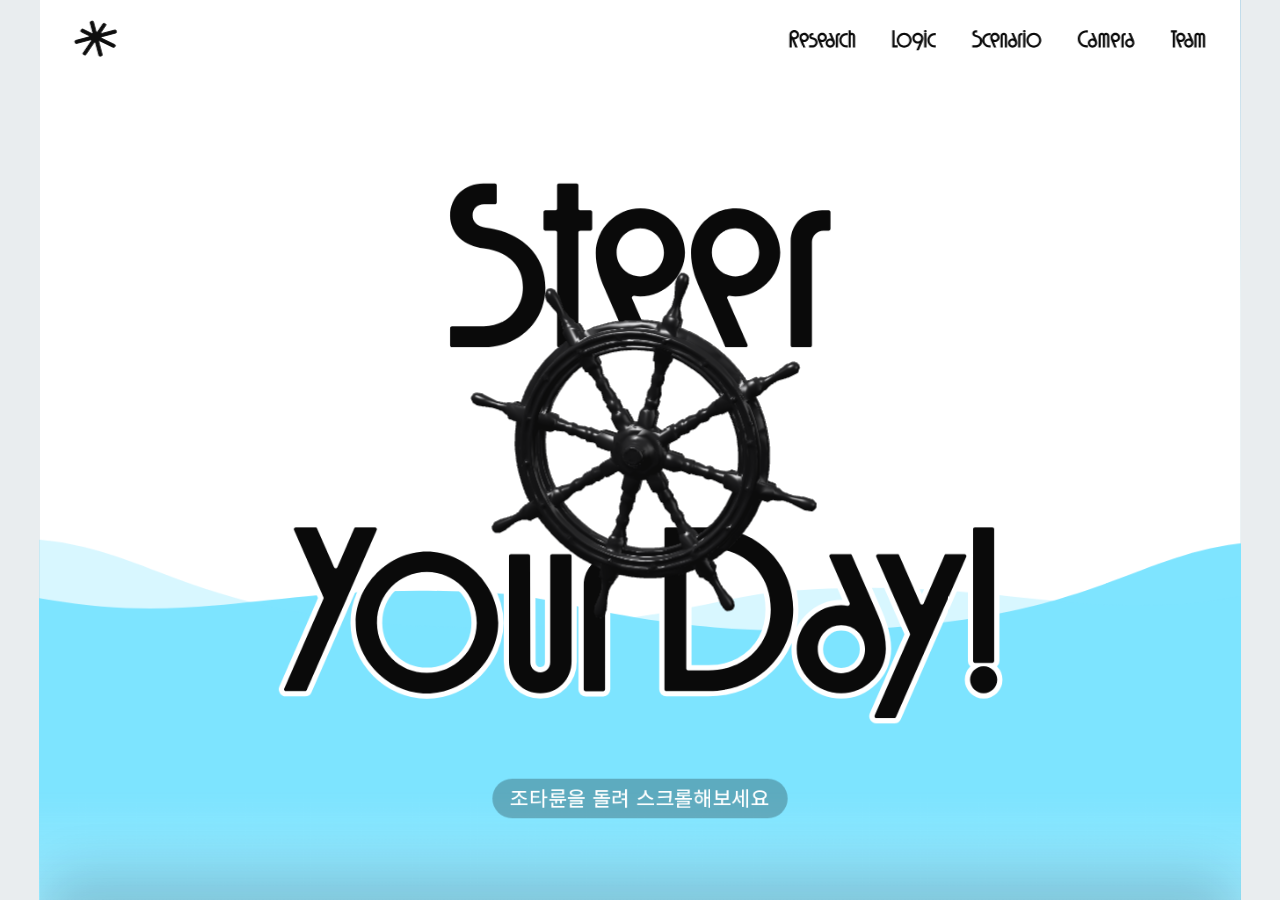
==== commit 0b02642f: "Team 첫 진입 속도 개선: 유휴 미리 준비 · 썸네일 우선 · 팀원 페이지 재사용 - 홈 첫 화면 이후(load + 3.5초, 한가할 때) Team 모듈을 받고 화면(DOM·시" ====
--- a/index.html
+++ b/index.html
@@ -32,7 +32,8 @@
     wake(document.getElementById(t.id === 'rsNav' ? 'rsx' : 'lgx')); if (t.id === 'lgNav') wake(document.getElementById('lgd'), true); }
   addEventListener('pointerdown', intent, {capture:true, passive:true}); addEventListener('pointerover', intent, {capture:true, passive:true});
   addEventListener('load', function(){ setTimeout(function(){
-    var later = function(f){ setTimeout(function(){ if (window.requestIdleCallback) requestIdleCallback(f, {timeout:300}); else f(); }, 150); };
+    var later = function(f){ setTimeout(function(){ var w = (window.steerBusyUntil || 0) - performance.now(); if (w > 0) { setTimeout(function(){ later(f); }, w); return; }   /* 화면 전환 중(steerBusyUntil, Team)이면 끝난 뒤로 */
+      if (window.requestIdleCallback) requestIdleCallback(f, {timeout:300}); else f(); }, 150); };
     var q = function(sel){ return [].slice.call(document.querySelectorAll(sel)); };
     /* 우선순위: Research 첫 화면·각 장 → Logic → 나머지. 그리기는 하지 않으므로 짧은 작업으로 끝난다 */
     var steps = q('#rsx .rs-page').concat(q('#lgx'), q('#lgd .ldpg'), q('#lgd'), q('[role="region"]')).map(function(el){ return function(){ wake(el, true); }; });
@@ -2591,7 +2592,7 @@
   let prev = performance.now(), probeT = 0, probeN = 0, probeSum = 0;
   function frame(now){
     // Camera가 화면을 덮고 있는 동안에는 홈(출항 · 바다 · 카드) 렌더를 멈춘다. 닫히면 시간이 튀지 않도록 prev만 갱신하며 대기
-    if (window.steerCam && window.steerCam.isOpen()){ prev = now; requestAnimationFrame(frame); return; }
+    if ((window.steerCam && window.steerCam.isOpen()) || (window.steerTeam && window.steerTeam.covers && window.steerTeam.covers())){ prev = now; requestAnimationFrame(frame); return; }   // Team이 화면을 다 덮은 동안도 같다
     if (now - prev < 14){ requestAnimationFrame(frame); return; }    // 120 Hz displays: render at 60
     const raw = (now - prev)/1000, dt = Math.min(.05, raw); prev = now; const t = now/1000;
     if (!document.hidden && t > 1.5 && q > 0){
@@ -4332,13 +4333,25 @@
   const stage = root.querySelector('.tmst'), nv = root.querySelector('.tmnv');
   nv.innerHTML = steerNav.art('team');
   let team = null, loading = null, lock = 0, want = null, entered = false;   // entered: 이 세션에서 메인 사진을 눌러 개인 페이지로 들어왔는지
-  const isOpen = () => root.classList.contains('open');
+  let pending = 0, openedAt = 0;   // pending: 모듈 준비를 기다리는 진입 요청 번호(0 = 없음)
+  const isOpen = () => root.classList.contains('open') || pending > 0;
+  // 모듈 미리 받기: 아래 의존 모듈을 Team 모듈과 동시에 받아 3단계 연쇄(team → mega·team-data → members) 대기를 없앤다.
+  // ※ 주소(?v=)는 assets/team/team.js · team-data.js의 import 주소와 같아야 효과가 있다(다르면 미리 받기만 헛돌 뿐 동작은 같음)
+  const TEAM_MOD = './assets/team/team.js?v=20261117-8';
+  const TEAM_DEPS = ['mega.js?v=20261117-1', 'team-data.js?v=20261117-7', 'members/chaeeun.js?v=20261117-7', 'members/sumin.js?v=20261117-3', 'members/yeongsil.js?v=20261117-1'];
+  let preloaded = false;
+  function preloadDeps(){ if (preloaded) return; preloaded = true;
+    [TEAM_MOD].concat(TEAM_DEPS.map(d => './assets/team/' + d)).forEach(href => { const l = document.createElement('link'); l.rel = 'modulepreload'; l.href = href; document.head.appendChild(l); });
+    // Team 메인 썸네일 3장(team-data.js의 photoBlur)도 모듈과 동시에 높은 우선순위로
+    ['m1-blur.webp', 'sumin-blur.webp', 'yeongsil-blur.webp'].forEach(f => { const l = document.createElement('link'); l.rel = 'preload'; l.as = 'image'; l.fetchPriority = 'high'; l.href = './assets/team/' + f; document.head.appendChild(l); }); }
   const track = (n, p) => { if (window.steerTrack) steerTrack(n, p || {}); };
   const hashOf = v => v ? '#TEAM-' + v : '#TEAM';
   const parse = h => { const m = /^#TEAM(?:-(\d))?$/i.exec(h || ''); return m ? {member:m[1] ? +m[1] : 0} : null; };
   function load(){
     if (loading) return loading;
-    loading = import('./assets/team/team.js?v=20261117-7')   /* ?v= : 배포마다 올려 iPad·CDN의 이전 모듈 캐시와 섞이지 않게 */.then(m => {
+    preloadDeps();
+    root.classList.add('cvw');   // 미방문 화면은 그리지 않는 규칙(content-visibility)의 예외: Team은 미리 만든 화면을 미리 그려 두어 첫 진입 때 바로 보이게
+    loading = import(TEAM_MOD)   /* ?v= : 배포마다 올려 iPad·CDN의 이전 모듈 캐시와 섞이지 않게 */.then(m => {
       team = m.createTeam(stage, {onMember:id => { entered = true; go(id, true); }, onBack:back});
       return team;
     }).catch(() => { loading = null; stage.innerHTML = '<p style="position:absolute;left:40px;top:160px;font:500 18px Pretendard,sans-serif">Team 화면을 불러오지 못했습니다. 새로고침 후 다시 시도해 주세요.</p>'; });
@@ -4356,9 +4369,25 @@
   // view: 0 = 메인, 1~3 = 개인 페이지. push: 기록을 남길지(브라우저 뒤로 가기용)
   function go(view, push){
     const now = performance.now(); if (now - lock < 450) return; lock = now;   // 빠른 연속 터치로 화면이 두 번 바뀌지 않게
+    want = view;
+    // 모듈이 아직 준비 중이면(유휴 미리 준비 전에 누른 경우) 클릭을 버리지 않고 기다렸다가 들어간다.
+    // 그동안 지금 화면을 그대로 두어 하얀 빈 화면이 보이지 않게 하고, 0.7초가 넘으면 기존처럼 먼저 연다
+    if (!team) { const id = ++pending, snap = others(), t = setTimeout(() => reveal(view, push, id, snap), 700);
+      load().then(tm => tm && tm.ready ? tm.ready() : null).then(() => { clearTimeout(t); reveal(view, push, id, snap); }); return; }   // 썸네일까지 준비되면 바로(최대 0.7초)
+    reveal(view, push, 0);
+  }
+  // 다른 화면들의 열림 상태(기다리는 사이 사용자가 다른 화면을 열었는지 보려고)
+  const others = () => [window.steerResearch && steerResearch.isOpen(), window.steerLD && steerLD.isOpen(), (document.getElementById('lgx') || {classList:{contains:() => false}}).classList.contains('open'),
+    window.steerCam && steerCam.isOpen(), window.steerScn && steerScn.isOpen()].map(v => !!v).join();   // !! : 아직 스크립트가 없는 화면(undefined)도 '닫힘'과 같게
+  function reveal(view, push, id, snap){
+    if (id && pending !== id) return; pending = 0;
+    if (want !== view) return;
+    if (id && snap !== others()) { want = null; return; }   // 기다리는 사이 다른 화면으로 갔으면 Team 진입은 취소
     closeOthers();
     if (push && !APP_MODE && location.hash.toUpperCase() !== hashOf(view)) history.pushState({steerTeam:view}, '', hashOf(view));
-    root.classList.add('open'); root.removeAttribute('aria-hidden'); want = view;
+    if (!root.classList.contains('open')) openedAt = performance.now();
+    window.steerBusyUntil = performance.now() + 900;   // 화면 전환 동안 첫 로딩 뒤 미리 받기(head 스크립트)를 잠시 미룬다
+    root.classList.add('open'); root.removeAttribute('aria-hidden');
     load().then(t => { if (!t || want !== view || !isOpen()) return;
       if (view) { if (!t.showMember(view)) { t.showMain(); view = 0; } } else t.showMain();
       root.classList.toggle('tmdark', !!view);
@@ -4369,10 +4398,10 @@
   function back(){ if (APP_MODE) { lock = 0; go(0, false); return; }
     if (entered && history.state && history.state.steerTeam > 0) { entered = false; history.back(); return; }
     history.replaceState({steerTeam:0}, '', '#TEAM'); lock = 0; go(0, false); }
-  function close(){ want = null; if (team) team.hide(); root.classList.remove('open', 'tmdark'); root.setAttribute('aria-hidden', 'true');
+  function close(){ want = null; pending = 0; if (team) team.hide(); root.classList.remove('open', 'tmdark'); root.setAttribute('aria-hidden', 'true');
     if (!APP_MODE && parse(location.hash)) history.replaceState(null, '', location.pathname + location.search); }
   window.addEventListener('popstate', () => { const r = parse(location.hash);
-    if (r) { lock = 0; go(r.member, false); } else if (isOpen()) { want = null; if (team) team.hide(); root.classList.remove('open', 'tmdark'); root.setAttribute('aria-hidden', 'true'); } });
+    if (r) { lock = 0; go(r.member, false); } else if (isOpen()) { want = null; pending = 0; if (team) team.hide(); root.classList.remove('open', 'tmdark'); root.setAttribute('aria-hidden', 'true'); } });
   // Team 화면의 상단 내비: Research · Logic · Scenario · Camera · Team(메인으로)
   const H = steerNav.HITS;
   const hit = (k, label, fn) => { const b = document.createElement(fn ? 'button' : 'span'); b.className = 'tmhit'; b.dataset.nw = k;
@@ -4388,7 +4417,18 @@
   const tn = document.getElementById('tmNav');
   if (tn) { ['pointerdown','pointermove','pointerup','pointercancel','wheel','touchstart','touchmove','touchend'].forEach(t => tn.addEventListener(t, e => e.stopPropagation(), {passive:true}));
     tn.addEventListener('click', () => open(0)); tn.addEventListener('pointerup', e => { if (e.pointerType !== 'mouse') open(0); }); }
-  window.steerTeam = {open, close, isOpen, view:() => team ? team.view() : null};
+  // covers: Team이 화면을 거의 덮은 상태(페이드 시작 0.12초 뒤, 불투명도 약 0.8 이상) — 홈 렌더 루프가 이때부터 쉰다(덮인 홈을 그리는 합성 비용 절약)
+  const covers = () => root.classList.contains('open') && performance.now() - openedAt > 120;
+  // 유휴 미리 준비: 홈 첫 화면이 안정된 뒤(load + 3.5초, 한가할 때) 모듈을 받고 Team 화면(DOM·시계·썸네일)을 숨긴 채 만들어 둔다.
+  // 팀원 개인 페이지 사진은 여기서 받지 않는다(Team 메인이 보인 뒤 낮은 우선순위로)
+  const prepare = () => { if (!loading) load(); };
+  const ric = f => window.requestIdleCallback ? requestIdleCallback(f, {timeout:1500}) : setTimeout(f, 200);
+  const later = () => setTimeout(() => ric(prepare), 3500);
+  if (document.readyState === 'complete') later(); else addEventListener('load', later, {once:true});
+  // Team 버튼에 손가락·마우스가 닿는 순간(누르기 전)부터 준비를 시작한다
+  const TEAM_BTN = '#tmNav,[data-nw="team"],.rs-tm';
+  ['pointerdown', 'pointerover'].forEach(t => addEventListener(t, e => { if (!loading && e.target && e.target.closest && e.target.closest(TEAM_BTN)) prepare(); }, {capture:true, passive:true}));
+  window.steerTeam = {open, close, isOpen, covers, prepare, view:() => team ? team.view() : null};
   const r0 = parse(location.hash); if (r0) { history.replaceState({steerTeam:r0.member}, '', hashOf(r0.member)); lock = 0; go(r0.member, false); }   // 주소로 바로 진입
 })();
 </script>
